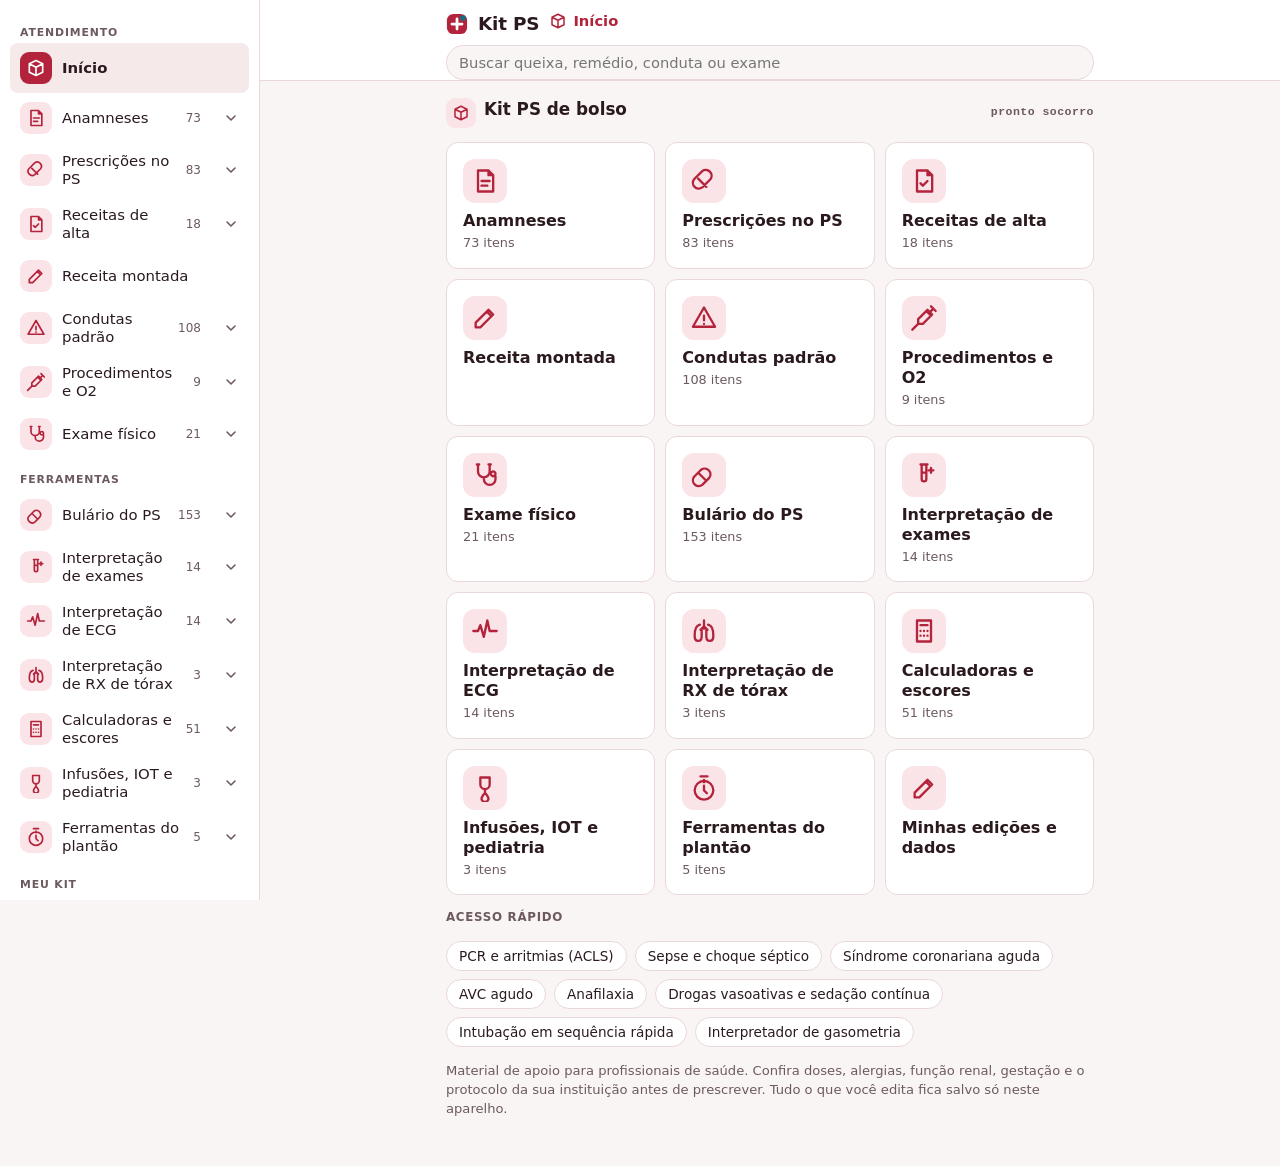
==== index.html @ 7ef032c7 "SOAP de sutura, retirada de pontos e evoluções com drenos, sondas e tubos Co-Authored-By: Claude Opu" ====
<!doctype html>
<html lang="pt-BR">
<head>
<meta charset="utf-8">
<meta name="viewport" content="width=device-width,initial-scale=1,viewport-fit=cover">
<title>Kit PS de bolso</title>
<meta name="description" content="Anamneses, prescrições, condutas, exames e calculadoras para o pronto socorro">
<meta name="theme-color" content="#b4233c">
<link rel="manifest" href="manifest.webmanifest">
<link rel="icon" href="icons/icon-192.png" type="image/png">
<link rel="apple-touch-icon" href="icons/apple-touch-icon.png">
<meta name="apple-mobile-web-app-capable" content="yes">
<meta name="mobile-web-app-capable" content="yes">
<meta name="apple-mobile-web-app-title" content="Kit PS">
<meta name="apple-mobile-web-app-status-bar-style" content="default">
<style>:root{box-sizing:border-box;padding-top:env(safe-area-inset-top,0px);padding-bottom:env(safe-area-inset-bottom,0px)}html{scroll-padding-top:env(safe-area-inset-top,0px)}body{margin:0;padding:0}img{max-width:100%}
.upd{position:fixed;left:50%;bottom:calc(84px + env(safe-area-inset-bottom,0px));transform:translateX(-50%);z-index:30;border:0;border-radius:999px;background:var(--accent);color:var(--accent-fg);font:600 .9rem var(--f-ui);padding:10px 18px;box-shadow:0 4px 14px rgb(0 0 0/.25);cursor:pointer}</style>
</head>
<body>
<style>
/* Layout: menu lateral de seções (gaveta no celular, fixo no PC) + abas internas em chips; paleta vermelha (pronto socorro) com destaque azul-petróleo */
:root{
  --bg:#faf5f5; --surface:#ffffff; --sunk:#f5e9ea; --line:#ead7d9;
  --fg:#2a1a1d; --muted:#6c5a5e; --accent:#b4233c; --accent-fg:#ffffff; --accent-soft:#fbe4e7; --accent2:#0b7285; --accent2-soft:#dcf1f4;
  --ok:#1f7a3a; --ok-soft:#dff1e4; --warn:#93600a; --warn-soft:#f8ecd3; --bad:#a3262a; --bad-soft:#f7dede;
  --f-ui: system-ui, -apple-system, "Segoe UI", Roboto, "Helvetica Neue", Arial, sans-serif;
  --f-mono: ui-monospace, "SF Mono", Menlo, Consolas, "Roboto Mono", monospace;
  --r:12px;
}
@media (prefers-color-scheme: dark){:root:not([data-theme="light"]){
  --bg:#1a1214; --surface:#22181b; --sunk:#2e2125; --line:#463338;
  --fg:#f6eced; --muted:#bfa9ad; --accent:#ff8597; --accent-fg:#2a0d13; --accent-soft:#4a2028; --accent2:#66d9e8; --accent2-soft:#163a40;
  --ok:#6fcf8a; --ok-soft:#163423; --warn:#e6b45a; --warn-soft:#3a2c12; --bad:#f08a8a; --bad-soft:#3d1a1b; color-scheme:dark}}
:root[data-theme="dark"]{
  --bg:#1a1214; --surface:#22181b; --sunk:#2e2125; --line:#463338;
  --fg:#f6eced; --muted:#bfa9ad; --accent:#ff8597; --accent-fg:#2a0d13; --accent-soft:#4a2028; --accent2:#66d9e8; --accent2-soft:#163a40;
  --ok:#6fcf8a; --ok-soft:#163423; --warn:#e6b45a; --warn-soft:#3a2c12; --bad:#f08a8a; --bad-soft:#3d1a1b; color-scheme:dark}

*{box-sizing:border-box}
[hidden]{display:none!important}
body{background:var(--bg);color:var(--fg);font-family:var(--f-ui);font-size:15px;line-height:1.45;-webkit-text-size-adjust:100%}
body::before{content:"";position:fixed;inset:0 0 auto;height:env(safe-area-inset-top,0px);z-index:10;background:var(--surface)}
.wrap{max-width:680px;margin:0 auto;padding-left:max(16px,env(safe-area-inset-left,0px));padding-right:max(16px,env(safe-area-inset-right,0px))}
header{position:sticky;top:env(safe-area-inset-top,0px);z-index:5;background:var(--surface);border-bottom:1px solid var(--line)}
header .wrap{padding-block:10px 0;display:grid;gap:8px}
.top{display:flex;align-items:center;justify-content:space-between;gap:8px 12px;flex-wrap:wrap}
.rx{margin:0;white-space:pre-wrap;font:13px/1.5 var(--f-mono);background:var(--bg);border:1px solid var(--line);border-radius:8px;padding:10px 12px;overflow-x:auto}
.rxcard h3{margin:0;font-size:.95rem}
.rec{font-size:.82rem;background:var(--accent-soft);color:var(--fg);border-radius:8px;padding:8px 12px}
h1{margin:0;font-size:1.15rem;letter-spacing:-.01em}
h1 small{font-weight:500;color:var(--muted);font-size:.8rem;margin-left:6px}
.search{position:relative}
.search input{padding:8px 12px;border-radius:999px;font-size:.92rem;background:var(--bg)}
#qres{position:absolute;left:0;right:0;top:calc(100% + 4px);background:var(--surface);border:1px solid var(--line);border-radius:var(--r);box-shadow:0 8px 24px rgb(0 0 0/.18);max-height:60vh;overflow-y:auto;z-index:8;display:grid}
.qr{display:grid;grid-template-columns:auto 1fr;gap:2px 8px;align-items:baseline;text-align:left;border:0;border-bottom:1px solid var(--line);background:none;color:var(--fg);font:inherit;padding:9px 12px;cursor:pointer}
.qr:hover,.qr:focus-visible{background:var(--accent-soft)}
.qr.none{display:block;color:var(--muted);font-size:.88rem;cursor:default}
.qs{font:700 .66rem var(--f-ui);text-transform:uppercase;letter-spacing:.06em;color:var(--accent);white-space:nowrap}
.ql{font-weight:600;font-size:.92rem}
.qd{grid-column:2;font-size:.78rem;color:var(--muted)}
.favs{padding-bottom:0;align-items:center}
.favlbl{color:var(--accent2);font-size:1rem;flex:none}
.chip.fav{border-color:var(--accent2)}
.chip.fav[aria-selected="true"]{background:var(--accent2);border-color:var(--accent2);color:#fff}
.ctag{font:700 .62rem var(--f-ui);text-transform:uppercase;letter-spacing:.05em;opacity:.7;margin-right:5px}
.star{margin-left:auto;border:1px solid var(--line);background:var(--surface);color:var(--accent2);font:600 .78rem var(--f-ui);padding:4px 10px;border-radius:999px;cursor:pointer}
.star[aria-pressed="true"]{background:var(--accent2-soft);border-color:var(--accent2)}
.star span{color:var(--fg)}
.menu-btn{flex:none;width:40px;height:40px;border:1px solid var(--line);border-radius:10px;background:var(--surface);display:grid;place-content:center;gap:4px;cursor:pointer}
.menu-btn span{display:block;width:18px;height:2px;background:var(--fg);border-radius:2px}
.ttl{display:flex;align-items:baseline;gap:10px;min-width:0;flex:1}
.sec-name{font-weight:600;font-size:.92rem;color:var(--accent);white-space:nowrap;overflow:hidden;text-overflow:ellipsis}
.top{justify-content:flex-start}
.menu{position:fixed;top:0;bottom:0;left:0;width:min(300px,86vw);background:var(--surface);border-right:1px solid var(--line);z-index:30;overflow-y:auto;padding:calc(12px + env(safe-area-inset-top,0px)) 10px calc(16px + env(safe-area-inset-bottom,0px)) max(10px,env(safe-area-inset-left,0px));transform:translateX(-105%);transition:transform .22s ease;box-shadow:4px 0 24px rgb(0 0 0/.18)}
.menu-h{font-weight:700;font-size:1.05rem;padding:6px 10px 4px}
.menu-bg{position:fixed;inset:0;background:rgb(0 0 0/.35);z-index:29;opacity:0;pointer-events:none;transition:opacity .2s}
body.menu-open .menu{transform:none}
body.menu-open .menu-bg{opacity:1;pointer-events:auto}
.mg{font:700 .68rem var(--f-ui);text-transform:uppercase;letter-spacing:.08em;color:var(--muted);padding:14px 10px 4px}
.mi{display:flex;align-items:center;gap:10px;width:100%;border:0;background:none;color:var(--fg);font:500 .93rem var(--f-ui);padding:9px 10px;border-radius:8px;cursor:pointer;text-align:left}
.mi:hover{background:var(--sunk)}
.mi[aria-current="true"]{background:var(--sunk);color:var(--fg);font-weight:700}
.mic{width:32px;height:32px;display:grid;place-items:center;flex:none;border-radius:9px;background:var(--accent-soft);color:var(--accent)}
.mi[aria-current="true"] .mic{background:var(--accent);color:var(--accent-fg)}
.logo{display:inline-grid;align-self:center}
.sec-name{display:inline-flex;align-items:center;gap:6px;min-width:0}
.sec-name span{overflow:hidden;text-overflow:ellipsis}
.ttl h1{white-space:nowrap}
.sec-name svg{flex:none}
.hic{display:inline-grid;place-items:center;width:30px;height:30px;border-radius:9px;background:var(--accent-soft);color:var(--accent);margin-right:8px;vertical-align:-7px}
.mrow{display:flex;align-items:center;gap:2px}
.mrow .mi{flex:1;min-width:0}
.mx{flex:none;width:36px;height:36px;border:0;background:none;color:var(--muted);border-radius:8px;cursor:pointer;display:grid;place-items:center}
.mx:hover{background:var(--sunk)}
.mx svg{transition:transform .15s}
.mx[aria-expanded="true"] svg{transform:rotate(180deg)}
.msub{display:grid;gap:1px;padding:2px 0 8px 52px}
.msi{border:0;background:none;color:var(--fg);font:400 .86rem var(--f-ui);text-align:left;padding:6px 8px;border-radius:7px;cursor:pointer;line-height:1.3}
.msi:hover{background:var(--sunk)}
.msi[aria-current="true"]{background:var(--accent-soft);color:var(--accent);font-weight:600}
.msi .ctag{display:inline-block;min-width:34px}
select.chip.pick{appearance:none;-webkit-appearance:none;background:var(--accent-soft);color:var(--accent);border-color:transparent;font-weight:600;padding-right:12px;max-width:9.5em}
.mn{margin-left:auto;font-size:.75rem;color:var(--muted);font-variant-numeric:tabular-nums}
@media (min-width:1000px){
  .menu{transform:none;box-shadow:none;width:260px;top:0}
  .menu-bg,.menu-btn{display:none}
  header,main{margin-left:260px}
  .menu-h{display:none}
}
@media print{.menu,.menu-bg{display:none!important}header,main{margin-left:0!important}}
.chips{display:flex;gap:6px;overflow-x:auto;padding-bottom:10px;scrollbar-width:none;margin-inline:-4px;padding-inline:4px}
.chips::-webkit-scrollbar{display:none}
.chip{flex:none;border:1px solid var(--line);background:var(--surface);color:var(--fg);font:500 .85rem var(--f-ui);padding:6px 12px;border-radius:999px;cursor:pointer;white-space:nowrap}
.chip[aria-selected="true"]{background:var(--accent);border-color:var(--accent);color:var(--accent-fg)}
button:focus-visible,input:focus-visible,textarea:focus-visible,select:focus-visible,label:focus-within{outline:2px solid var(--accent);outline-offset:2px}

main .wrap{padding-block:16px 48px;display:grid;gap:16px}
.panel{display:grid;gap:14px}
.ph{display:flex;align-items:baseline;justify-content:space-between;gap:10px;flex-wrap:wrap}
h2{margin:0;font-size:1.05rem;text-wrap:balance}
.code{font:600 .72rem var(--f-mono);color:var(--muted);letter-spacing:.04em}
.note{color:var(--muted);font-size:.82rem;margin:0}
.card{background:var(--surface);border:1px solid var(--line);border-radius:var(--r);padding:14px;display:grid;gap:12px}

textarea.soap{width:100%;min-height:60vh;resize:vertical;border:1px solid var(--line);border-radius:var(--r);background:var(--surface);color:var(--fg);font:13.5px/1.55 var(--f-mono);padding:12px}.rxadj{grid-column:2;display:grid;gap:4px;font-size:.84rem;line-height:1.4}.rxint .chip.tag,.rxadj .chip.tag{white-space:nowrap}#bnav{display:none}
@media (max-width:999px){body.has-bnav #bnav{display:flex;position:fixed;left:0;right:0;bottom:0;z-index:6;background:var(--surface);border-top:1px solid var(--line);padding-bottom:env(safe-area-inset-bottom,0px)}#bnav button{flex:1;min-width:0;border:0;background:none;color:var(--muted);display:grid;justify-items:center;gap:1px;padding:7px 2px 6px;font:600 .68rem var(--f-ui);cursor:pointer}#bnav small{font-size:.68rem;white-space:nowrap;overflow:hidden;text-overflow:ellipsis;max-width:100%}#bnav button[aria-current="page"]{color:var(--accent)}body.has-bnav main{padding-bottom:70px}body.has-bnav .sticky-bar{bottom:58px}}
.seg{display:inline-flex;border:1px solid var(--line);border-radius:999px;overflow:hidden;flex:none}.seg button{border:0;background:none;padding:6px 14px;font:600 .85rem var(--f-ui);color:var(--fg);cursor:pointer}.seg [aria-selected="true"]{background:var(--accent);color:var(--accent-fg)}
.inig{display:grid;grid-template-columns:repeat(2,minmax(0,1fr));gap:10px}@media (min-width:700px){.inig{grid-template-columns:repeat(3,minmax(0,1fr))}}
.init{display:grid;gap:4px;justify-items:start;align-content:start;text-align:left;padding:16px;border:1px solid var(--line);border-radius:var(--r);background:var(--surface);color:var(--fg);cursor:pointer;min-height:122px;font:inherit}.init b{font-size:1rem;line-height:1.25}.init small{color:var(--muted);font-size:.8rem;line-height:1.3}.inii{color:var(--accent);background:var(--accent-soft);border-radius:12px;padding:8px;display:inline-grid;margin-bottom:4px}.inil{display:grid;gap:6px}
.card.gd>.lbl-row{position:sticky;top:var(--hh,0px);z-index:2;background:var(--surface);margin:-14px -14px 0;padding:12px 14px 8px;border-radius:var(--r) var(--r) 0 0}
.card.gd.acc>.lbl-row>span{cursor:pointer}.card.gd.acc>.lbl-row>span::before{content:'▾ ';color:var(--muted)}.card.gd.acc-x>.lbl-row>span::before{content:'▸ '}.card.gd.acc-x>:not(.lbl-row){display:none}.card.gd.acc-x>.lbl-row{position:static}
.soapnav{position:sticky;top:var(--hh,0px);z-index:3;display:flex;gap:6px;background:var(--bg);padding:6px 0}.soapnav button{flex:1;max-width:64px;border:1px solid var(--line);border-radius:999px;background:var(--surface);font:700 .9rem var(--f-ui);padding:6px 0;color:var(--fg);cursor:pointer}.soapnav button[aria-current="true"]{background:var(--accent);color:var(--accent-fg);border-color:var(--accent)}.soapnav button:disabled{opacity:.35}
@media print{#bnav,.soapnav,.accbar{display:none!important}.card.gd.acc-x>:not(.lbl-row){display:revert}}
.soap.efn{min-height:80px;resize:none;overflow:hidden}
.bar{display:flex;gap:8px;flex-wrap:wrap;align-items:center}
.btn{border:1px solid var(--line);background:var(--surface);color:var(--fg);font:600 .88rem var(--f-ui);padding:9px 14px;border-radius:8px;cursor:pointer}
.btn.primary{background:var(--accent);border-color:var(--accent);color:var(--accent-fg)}
.btn.small{padding:6px 10px;font-size:.8rem}
.sticky-bar{position:sticky;bottom:0;background:var(--bg);padding-block:8px calc(8px + env(safe-area-inset-bottom,0px))}

.grid2{display:grid;grid-template-columns:repeat(auto-fit,minmax(140px,1fr));gap:10px}
.field{display:grid;gap:4px;min-width:0}
.field label,.lbl{font-size:.74rem;font-weight:600;color:var(--muted);text-transform:uppercase;letter-spacing:.06em}
input,select{width:100%;font:500 1rem var(--f-ui);color:var(--fg);background:var(--bg);border:1px solid var(--line);border-radius:8px;padding:9px 10px;min-width:0}
.inline{display:flex;gap:6px}
.inline input{flex:1}
.sexo{display:flex;gap:6px}
.sexo label{flex:1}

.result{border-radius:var(--r);padding:14px;display:grid;gap:6px;background:var(--sunk)}
.result .big{font-size:1.9rem;font-weight:700;font-variant-numeric:tabular-nums;letter-spacing:-.02em;line-height:1.1}
.result .big small{font-size:.9rem;font-weight:600;color:var(--muted);margin-left:4px}
.result .sub{font-size:.9rem}
.pill{display:inline-block;font:700 .78rem var(--f-ui);padding:3px 9px;border-radius:999px;background:var(--surface);border:1px solid currentColor}
.ok{color:var(--ok)} .warn{color:var(--warn)} .bad{color:var(--bad)}
.result.ok{background:var(--ok-soft)} .result.warn{background:var(--warn-soft)} .result.bad{background:var(--bad-soft)}
.result.ok,.result.warn,.result.bad{color:var(--fg)}
.rows{display:grid;gap:4px;font-size:.9rem;font-variant-numeric:tabular-nums}
.rows div{display:flex;justify-content:space-between;gap:12px;border-bottom:1px dashed var(--line);padding-block:3px}
.rows div span:first-child{color:var(--muted)}
.alert{border-left:4px solid var(--bad);background:var(--bad-soft);padding:10px 12px;border-radius:6px;font-size:.9rem}
.ex{font:600 .7rem var(--f-ui);text-transform:uppercase;letter-spacing:.08em;color:var(--warn)}

.q{border:1px solid var(--line);background:var(--surface);border-radius:var(--r);padding:12px;margin:0;display:grid;gap:8px}
.q legend{padding:0;font-size:.92rem;font-weight:500;float:left;width:100%}
.q legend b{color:var(--muted);font-variant-numeric:tabular-nums;margin-right:4px}
.opts{display:grid;grid-template-columns:repeat(auto-fit,minmax(118px,1fr));gap:6px;clear:both}
.opt{position:relative}
.opt input{position:absolute;opacity:0;inset:0;width:100%;height:100%;margin:0;cursor:pointer}
.opt span{display:block;border:1px solid var(--line);border-radius:8px;padding:7px 8px;font-size:.8rem;line-height:1.25;background:var(--bg);height:100%}
.opt span i{font-style:normal;font-family:var(--f-mono);color:var(--muted);margin-right:4px}
.opt input:checked+span{background:var(--accent);border-color:var(--accent);color:var(--accent-fg)}
.opt input:checked+span i{color:inherit}
.soft .opt input:checked+span{background:var(--accent-soft);color:var(--fg);border-color:var(--accent)}
.soft .opt span{padding-left:34px;position:relative}
.soft .opt span::before{content:'';position:absolute;left:10px;top:9px;width:14px;height:14px;border:2px solid var(--muted);border-radius:4px}
.soft .opt input:checked+span::before{background:var(--accent);border-color:var(--accent)}
.opt input:focus-visible+span{outline:2px solid var(--accent);outline-offset:2px}
.scale{width:100%;border-collapse:collapse;font-size:.84rem;font-variant-numeric:tabular-nums}
.scale td{padding:5px 6px;border-top:1px solid var(--line);vertical-align:top}
.scale td:first-child{white-space:nowrap;font-weight:600;width:1%}
.scale tr.on td{background:var(--accent-soft)}
details{font-size:.86rem;color:var(--muted)}
details summary{cursor:pointer;font-weight:600;color:var(--fg)}
.toast{position:fixed;left:50%;bottom:calc(20px + env(safe-area-inset-bottom,0px));transform:translateX(-50%);background:var(--fg);color:var(--bg);padding:9px 16px;border-radius:999px;font-weight:600;font-size:.88rem;z-index:20;opacity:0;transition:opacity .2s;pointer-events:none}
.toast.on{opacity:1}
footer{color:var(--muted);font-size:.78rem}
.flow{display:grid;gap:0;counter-reset:st}
.node{background:var(--surface);border:1px solid var(--line);border-radius:var(--r);padding:12px 14px;display:grid;gap:6px;font-size:.9rem}
.node h3{margin:0;font-size:.95rem}
.node.step h3::before{counter-increment:st;content:counter(st);display:inline-grid;place-items:center;width:22px;height:22px;border-radius:50%;background:var(--accent);color:var(--accent-fg);font-size:.75rem;margin-right:8px;vertical-align:1px}
.node.dec{border-style:dashed;border-color:var(--warn);background:var(--warn-soft)}
.node.dec h3{color:var(--fg)}
.node.goal{background:var(--ok-soft);border-color:var(--ok)}
.node ul{margin:0;padding-left:18px;display:grid;gap:3px}
.arrow{justify-self:center;width:2px;height:22px;background:var(--line);position:relative}
.arrow::after{content:"";position:absolute;left:50%;bottom:-1px;transform:translateX(-50%);border:6px solid transparent;border-top-color:var(--line);border-bottom:0}
.arrow:has(span){height:34px}
.arrow span{position:absolute;left:10px;top:50%;transform:translateY(-50%);width:min(280px,calc(50vw - 36px));font:600 .72rem/1.2 var(--f-ui);color:var(--muted)}
.branch{display:grid;grid-template-columns:repeat(auto-fit,minmax(180px,1fr));gap:8px}
.branch .node{font-size:.85rem;align-content:start}
.tag{font:700 .68rem var(--f-ui);text-transform:uppercase;letter-spacing:.06em}
.tag.ok{color:var(--ok)} .tag.warn{color:var(--warn)} .tag.bad{color:var(--bad)}
.node.bad{background:var(--bad-soft);border-color:var(--bad);color:var(--fg)} .node.bad h3{color:var(--bad)}
.branch .node.br-bad{border-left:4px solid var(--bad)} .branch .node.br-warn{border-left:4px solid var(--warn)} .branch .node.br-ok{border-left:4px solid var(--ok)}
.node .sub{color:var(--muted);font-size:.82rem}
.edtag{display:inline-block;margin-left:8px;padding:1px 7px;border-radius:999px;background:var(--accent2-soft);color:var(--accent2);font:700 .66rem var(--f-ui);text-transform:uppercase;letter-spacing:.05em;vertical-align:2px}
.edf{display:grid;gap:10px}
.edf textarea,textarea.nota{width:100%;resize:vertical;border:1px solid var(--line);border-radius:8px;background:var(--bg);color:var(--fg);font:13.5px/1.5 var(--f-mono);padding:10px}
textarea.nota{font-family:var(--f-ui);font-size:.9rem}
.btn svg{vertical-align:-2px}
.btn.danger{color:var(--bad);border-color:var(--bad)}
.lbl-row{display:flex;justify-content:space-between;align-items:center;gap:8px}
.lbl-row .btn{text-transform:none;letter-spacing:0}
.edlist{display:grid;gap:6px}
.edrow{display:grid;grid-template-columns:auto 1fr auto;gap:10px;align-items:center;text-align:left;background:var(--bg);border:1px solid var(--line);border-radius:8px;padding:8px 10px;color:var(--fg);font:500 .88rem var(--f-ui);cursor:pointer}
.edrow .edtag{margin:0}
.pdt td:first-child{white-space:normal;width:38%}
.gl{margin:0;padding-left:18px;display:grid;gap:4px;font-size:.9rem}
.gsvg img.ofoto{width:100%;max-width:420px;height:auto;display:block;margin:0 auto;border-radius:8px;background:#fff}
.dmg{display:grid;grid-template-columns:repeat(auto-fill,minmax(230px,1fr));gap:12px;align-items:start}.dmg .rxf{margin:0}.rxf.dmf img.ofoto{max-width:100%;background:#fff}.rxf.dmf figcaption{max-width:none}.rxf{margin:0 0 14px}.rxf img.ofoto{max-width:460px;background:#000}.rxf figcaption{font-size:12.5px;color:var(--muted);margin:6px auto 0;max-width:460px;line-height:1.4;text-align:center}.rxf figcaption b{color:var(--fg);font-weight:600}.gsvg svg{width:100%;max-width:420px;height:auto;display:block;margin:0 auto;color:var(--fg)}
.gsvg svg.ecg{max-width:640px;border-radius:6px}
.toc .tocl{display:flex;flex-wrap:wrap;gap:6px}
.toc .chip{flex:0 1 auto;max-width:100%;white-space:normal;text-align:left;line-height:1.3;font-size:.82rem;padding:5px 11px}
.totop{position:fixed;right:max(16px,env(safe-area-inset-right,0px));bottom:calc(80px + env(safe-area-inset-bottom,0px));z-index:6;width:44px;height:44px;border-radius:50%;border:0;background:var(--accent);color:var(--accent-fg);display:grid;place-items:center;cursor:pointer;box-shadow:0 4px 14px rgba(0,0,0,.25)}
.totop:focus-visible{outline:3px solid var(--accent-soft);outline-offset:2px}
.atsheet{background:#fff;color:#111;padding:28px 24px;font:15px/1.6 Georgia,'Times New Roman',serif;gap:22px}
.ath{text-align:center;font-weight:700;text-transform:uppercase;letter-spacing:.04em;font-size:.85rem}
.att{text-align:center;font-weight:700;letter-spacing:.06em}
.atb{white-space:normal;text-align:justify}
.atf{text-align:center}
.rxsheet{display:none}
.chip.tag{font-size:.74rem;padding:3px 9px;cursor:default;white-space:normal}
.chip.tag.ok{border-color:var(--ok);color:var(--ok)}.chip.tag.warn{border-color:var(--warn);color:var(--warn)}.chip.tag.bad{border-color:var(--bad);color:var(--bad)}
.farmb{gap:4px}
details.ea{margin:6px 0 2px;font-size:.88em;border:1px solid var(--warn-soft);border-radius:8px;padding:4px 8px}
details.ea summary{cursor:pointer;font-weight:600;color:var(--warn)}
.ea-i{padding:5px 0;border-top:1px dashed var(--warn-soft);line-height:1.4}
.ea-i:first-of-type{border-top:0}
.ea-w{color:var(--bad)}
@media (hover:hover) and (pointer:fine){.chips{scrollbar-width:thin;scrollbar-color:var(--line) transparent;padding-bottom:8px}.chips::-webkit-scrollbar{display:block;height:8px}.chips::-webkit-scrollbar-thumb{background:var(--line);border-radius:8px}.chips::-webkit-scrollbar-track{background:transparent}}
.side{display:none}
.sdh{font:700 .68rem var(--f-ui);text-transform:uppercase;letter-spacing:.08em;color:var(--muted);padding:4px 8px 8px}
@media (min-width:1180px){body.hasside .side{display:grid;align-content:start;gap:1px;position:fixed;top:0;right:0;bottom:0;width:240px;overflow-y:auto;background:var(--surface);border-left:1px solid var(--line);padding:16px 10px;z-index:6}
 body.hasside header,body.hasside main{margin-right:240px}}
@media print{.side{display:none!important}}
.rxp{white-space:pre-wrap;font:14px/1.65 var(--f-mono);min-height:40vh}
textarea.soap.rxta{min-height:0;overflow:hidden}
.srxv{margin:0;padding-bottom:4px;flex-wrap:wrap;overflow:visible}
.srxv .chip{flex:0 1 auto;max-width:100%;white-space:normal;text-align:left}
.rxpac{display:flex;gap:8px;align-items:flex-end}.rxpac span{flex:1;border-bottom:1px solid #111;height:1.2em}
.mi[data-s="urg"] .mic{background:var(--bad-soft);color:var(--bad)}
.mi[data-s="urg"][aria-current="true"] .mic{background:var(--bad);color:#fff}
.rxb-btn{margin-left:6px!important}#rxb-n{background:var(--accent2);color:#fff;border-radius:999px;padding:0 6px;font-size:.72rem;line-height:1.5}.rxbi{display:grid;grid-template-columns:auto 1fr;gap:4px 8px;align-items:start;margin:6px 0}.rxbi>b{padding-top:8px}.rxbb{grid-column:2;display:flex;gap:6px}.rxpg{display:grid;gap:22px}.rxpg+.rxpg{break-before:page;margin-top:40px}
.cons-btn{margin-left:auto;flex:none;display:inline-flex;align-items:center;gap:6px;border:1px solid var(--line);background:var(--surface);color:var(--accent);font:600 .82rem var(--f-ui);padding:7px 11px;border-radius:999px;cursor:pointer}
#cons-n{background:var(--accent2);color:#fff;border-radius:999px;padding:0 6px;font-size:.72rem;line-height:1.5}
.cs-it{grid-template-columns:1fr auto}
@media (max-width:420px){.cons-btn span{display:none}.cons-btn{padding:7px 9px}}
.lnk{background:none;border:0;padding:0;color:var(--accent);font:600 .84rem var(--f-ui);text-align:left;cursor:pointer;text-decoration:underline;text-underline-offset:2px}
.out{font-weight:600}
.sec-h{margin:6px 0 0;font-size:.8rem;text-transform:uppercase;letter-spacing:.06em;color:var(--muted)}
@media print{@page{margin:8mm}body{background:#fff}body::before,header,.toast{display:none!important}main .wrap>section>*:not(#sheet){display:none!important}#sheet{border:0!important;padding:0!important}#sheet.rxsheet{display:grid!important}.dzhead{display:none!important}main .wrap>.dzc>section>*:not(#sheet){display:none!important}#sheet.fit1>svg{max-height:279mm;width:auto!important;max-width:100%;margin:0 auto}main .wrap{padding:0!important;max-width:none}}
@media (prefers-reduced-motion:reduce){*{transition:none!important}}
:root{--g-cv:#c92a2a;--g-endo:#d9480f;--g-resp:#1971c2;--g-renal:#0c8599;--g-dig:#8d6e00;--g-inf:#2b8a3e;--g-neuro:#4263eb;--g-osteo:#5f6b78;--g-pele:#a0522d;--g-mental:#862e9c;--g-mulher:#c2255c;--g-crianca:#c98a00;--g-idoso:#087f5b;--g-geral:#868e96;}
@media (prefers-color-scheme: dark){:root:not([data-theme="light"]){--g-cv:#ff8787;--g-endo:#ffa94d;--g-resp:#74c0fc;--g-renal:#66d9e8;--g-dig:#e3c35a;--g-inf:#8ce99a;--g-neuro:#91a7ff;--g-osteo:#b8c4d0;--g-pele:#e8a77f;--g-mental:#e599f7;--g-mulher:#f783ac;--g-crianca:#ffd43b;--g-idoso:#63e6be;--g-geral:#adb5bd;}}
:root[data-theme="dark"]{--g-cv:#ff8787;--g-endo:#ffa94d;--g-resp:#74c0fc;--g-renal:#66d9e8;--g-dig:#e3c35a;--g-inf:#8ce99a;--g-neuro:#91a7ff;--g-osteo:#b8c4d0;--g-pele:#e8a77f;--g-mental:#e599f7;--g-mulher:#f783ac;--g-crianca:#ffd43b;--g-idoso:#63e6be;--g-geral:#adb5bd;}
[data-g="cv"]{--g:var(--g-cv)}[data-g="endo"]{--g:var(--g-endo)}[data-g="resp"]{--g:var(--g-resp)}[data-g="renal"]{--g:var(--g-renal)}[data-g="dig"]{--g:var(--g-dig)}[data-g="inf"]{--g:var(--g-inf)}[data-g="neuro"]{--g:var(--g-neuro)}[data-g="osteo"]{--g:var(--g-osteo)}[data-g="pele"]{--g:var(--g-pele)}[data-g="mental"]{--g:var(--g-mental)}[data-g="mulher"]{--g:var(--g-mulher)}[data-g="crianca"]{--g:var(--g-crianca)}[data-g="idoso"]{--g:var(--g-idoso)}[data-g="geral"]{--g:var(--g-geral)}
.chip[data-g]::before,.msi[data-g]::before{content:"";display:inline-block;width:8px;height:8px;border-radius:50%;background:var(--g);margin-right:6px;vertical-align:1px}
.chip[data-g][aria-selected="true"]::before{box-shadow:0 0 0 2px var(--accent-fg)}
.cgl{flex:none;align-self:center;font:700 .66rem var(--f-ui);text-transform:uppercase;letter-spacing:.06em;color:var(--g);padding:0 2px 0 8px;border-left:3px solid var(--g);margin-left:4px;white-space:nowrap}
.sgh{font:700 .64rem var(--f-ui);text-transform:uppercase;letter-spacing:.06em;color:var(--g);padding:10px 8px 2px}
.mi[data-g] .mic{background:var(--accent-soft);background:color-mix(in srgb,var(--g) 16%,transparent);color:var(--g)}
.mi[data-g][aria-current="true"] .mic{background:var(--g);color:var(--surface)}
.ph[data-g]{border-left:5px solid var(--g);padding-left:10px}
.ph[data-g] .hic{background:var(--accent-soft);background:color-mix(in srgb,var(--g) 16%,transparent);color:var(--g)}
.gtag{font:700 .68rem var(--f-ui);text-transform:uppercase;letter-spacing:.05em;color:var(--g);flex-basis:100%;order:3;margin-top:-6px}
.chip.ordb{font-weight:700}
.farmb .chip.tag{white-space:normal;max-width:100%;text-align:left}
.dzt{display:flex;flex-wrap:wrap;gap:6px;margin-top:10px}.dzt .chip{white-space:normal;text-align:left}
.dzhead{margin-bottom:6px}
@media(max-width:999px){.sticky-bar{flex-wrap:nowrap;overflow-x:auto}.sticky-bar .btn{flex:none}}
.lbre{background:none;border:0;color:var(--acc,#5b4bd6);text-decoration:underline;font:inherit;font-size:.85em;padding:0 2px;cursor:pointer}.lbrf{display:flex;gap:6px;margin-top:4px;flex-wrap:wrap}.lbrf input{width:72px}.lblk{display:block;margin-top:4px;background:none;border:0;padding:0;color:var(--bad,#c92a2a);font:inherit;font-size:.85em;font-weight:600;text-align:left;cursor:pointer;text-decoration:underline}
.encd{background:#fff;color:#111;border:1px solid var(--line,#ddd);border-radius:12px;padding:14px;margin-top:12px}.encd h3{margin:0 0 8px;font-size:1.05rem}.encd .eh{font-weight:700;margin:10px 0 4px;font-size:.9rem}.encd .eg{display:flex;flex-wrap:wrap;gap:6px 14px}.encd .ef{display:flex;gap:6px;align-items:flex-end;flex:1 1 180px}.encd .ef span{font-size:.85rem;white-space:nowrap}.encd .ef input{flex:1;min-width:80px;border:0;border-bottom:1px solid #555;border-radius:0;background:transparent;color:#111;padding:2px 0}.encd .ec{display:flex;gap:6px;align-items:center;font-size:.85rem}.encd .ebody{display:flex;gap:14px;flex-wrap:wrap;margin-top:8px}.encd .ebody svg{max-width:100%;height:auto}

.pcrgrid{display:grid;grid-template-columns:repeat(3,1fr);gap:8px;text-align:center}
.pcrbig{font:700 clamp(1.4rem,7vw,2.2rem) var(--f-mono);font-variant-numeric:tabular-nums}
.pcrbig.alert{color:var(--accent)}
.pcrbtns{display:grid;grid-template-columns:repeat(auto-fit,minmax(150px,1fr));gap:8px}
.pcrbtns .btn{padding:14px 10px}

</style>

<header>
  <div class="wrap">
    <div class="top">
      <button class="menu-btn" id="menu-btn" type="button" aria-label="Abrir menu" aria-expanded="false" aria-controls="menu"><span></span><span></span><span></span></button>
      <div class="ttl"><span class="logo" aria-hidden="true"><svg viewBox="0 0 24 24" width="22" height="22"><rect x="1" y="1" width="22" height="22" rx="7" fill="var(--accent)"/><path d="M12 6.5v11M6.5 12h11" stroke="#fff" stroke-width="3" stroke-linecap="round"/><circle cx="18.5" cy="5.5" r="3" fill="var(--accent2)"/></svg></span><h1>Kit PS</h1><span class="sec-name" id="sec-name"></span></div>
    </div>
    <div class="search"><input id="q" type="search" placeholder="Buscar queixa, remédio, conduta ou exame" aria-label="Buscar no kit" autocomplete="off"><div id="qres" hidden role="listbox"></div></div>
    <div class="chips favs" id="favs" hidden aria-label="Favoritos"></div>
    <div class="chips" id="chips" role="tablist" aria-label="Itens da seção"></div>
  </div>
</header>
<div class="menu-bg" id="menu-bg"></div>
<aside class="side" id="side" aria-label="Itens desta seção"></aside>
<nav class="menu" id="menu" aria-label="Menu"><div class="menu-h">Kit PS</div><div id="menu-list"></div></nav>

<main>
  <div class="wrap" id="main"></div>
</main>
<button id="totop" class="totop" type="button" aria-label="Voltar ao topo" title="Voltar ao topo" hidden><svg width="22" height="22" viewBox="0 0 24 24" fill="none" stroke="currentColor" stroke-width="2.4" stroke-linecap="round" stroke-linejoin="round" aria-hidden="true"><path d="M12 19V5 M5 12l7-7 7 7"/></svg></button>
<div class="toast" id="toast" role="status" aria-live="polite"></div>

<script>
(function(){
/* Kit PS: utilidades e registros. Os arquivos de conteúdo (anamneses.js, prescricoes.js, condutas.js, exames.js, calculadoras.js) preenchem os registros abaixo. */
"use strict";
const $=s=>document.querySelector(s);
const store={get(k){try{return localStorage.getItem(k)}catch(e){return null}},set(k,v){try{localStorage.setItem(k,v)}catch(e){}},del(k){try{localStorage.removeItem(k)}catch(e){}}};
const fmt=(n,d=1)=>n.toLocaleString('pt-BR',{minimumFractionDigits:d,maximumFractionDigits:d});
const nf=(n,d=0)=>n.toLocaleString('pt-BR',{maximumFractionDigits:d});
const num=v=>{if(v==null)return NaN;v=String(v).trim().replace(',','.');return v===''?NaN:Number(v)};
const esc=s=>String(s).replace(/[&<>"]/g,c=>({'&':'&amp;','<':'&lt;','>':'&gt;','"':'&quot;'}[c]));
const norm=s=>String(s).toLowerCase().normalize('NFD').replace(/[̀-ͯ]/g,'');
const strip=s=>String(s).replace(/<[^>]+>/g,'').replace(/&lt;/g,'<').replace(/&gt;/g,'>').replace(/&amp;/g,'&');

function toast(msg){const t=$('#toast');t.textContent=msg;t.classList.add('on');clearTimeout(t._h);t._h=setTimeout(()=>t.classList.remove('on'),1600)}
function copy(text,ta){
  const done=()=>toast('Copiado');
  const fallback=()=>{const el=ta||Object.assign(document.createElement('textarea'),{value:text});if(!ta){el.style.position='fixed';el.style.opacity='0';document.body.appendChild(el)}el.focus();el.select();let ok=false;try{ok=document.execCommand('copy')}catch(e){}if(!ta)el.remove();toast(ok?'Copiado':'Não consegui copiar: selecione e copie')};
  if(navigator.clipboard&&navigator.clipboard.writeText){navigator.clipboard.writeText(text).then(done,fallback)}else fallback();
}
function confirm2(btn,fn){if(btn.dataset.c){delete btn.dataset.c;btn.textContent=btn.dataset.l;fn()}else{btn.dataset.l=btn.textContent;btn.dataset.c=1;btn.textContent='Toque de novo para confirmar';setTimeout(()=>{if(btn.isConnected&&btn.dataset.c){delete btn.dataset.c;btn.textContent=btn.dataset.l}},3000)}}

/* Registros de conteúdo */
const AN={};   // anamneses: {t, code, g, body, rel}
const RX={};   // prescrições: {t, g, tipo:'h'|'a', rec, items:[{t, rx, n}], rel}
const CD={};   // condutas: {t, g, src, k, sec:[{h, intro, li, rows, alert}], rel}
const EX={};   // interpretação de exames: mesmo formato das condutas, ou {render}
const SC={};   // escores: {t, code, g, kind:'ck'|'q', ck|q, lv(t,v), note}
const NC={};   // cálculos numéricos: {t, code, g, f:[...], calc(v), note, tbl}
const FN={};   // telas especiais: {t, g, render(m)}

/* Grupos por sistema (cor da etiqueta) */
const GRP={cv:['Cardio','Cardiovascular'],resp:['Resp.','Respiratório'],neuro:['Neuro','Neurológico'],dig:['Digest.','Digestivo'],renal:['Renal','Renal, eletrólitos e ácido-base'],endo:['Endócrino','Endócrino e metabólico'],inf:['Infecção','Infecções e sepse'],osteo:['Trauma','Trauma, dor e pele'],mental:['Psiq./Tox.','Psiquiatria e intoxicações'],mulher:['Obstetrícia','Gestação e saúde da mulher'],crianca:['Pediatria','Pediatria'],geral:['Geral','Geral']};
const GORD=Object.keys(GRP);

/* Anamneses de admissão no PS: modelo editável por queixa. Campos entre colchetes para preencher. */
const AN_ID=`IDENTIFICAÇÃO: [nome], [ ] anos, [sexo], natural e procedente de [ ]. Acompanhante: [ ]. Chegada: [demanda espontânea / SAMU / transferência de __].
CLASSIFICAÇÃO DE RISCO: [vermelho / laranja / amarelo / verde / azul]`;
const AN_ANT=`ANTECEDENTES
Comorbidades: [nega / ]
Medicações de uso contínuo: [ ]
Alergias: [nega alergias medicamentosas]
Cirurgias / internações prévias: [nega / ]
Hábitos: tabagismo [nega / __ anos-maço], etilismo [nega / ], outras drogas [nega / ]
[Mulher em idade fértil: DUM __ | possibilidade de gestação: __]
Última refeição: [ ]`;
const AN_SV=`Sinais vitais: PA [ ]x[ ] mmHg | FC [ ] bpm | FR [ ] irpm | SpO2 [ ]% em [ar ambiente] | Tax [ ] °C | HGT [ ] mg/dL | Dor [ ]/10
Geral: [BEG], [corado, hidratado, acianótico, anictérico, afebril], [lúcido e orientado], Glasgow [15].`;
const AN_FIM=`Paciente e acompanhante orientados sobre a conduta, cientes e de acordo.`;
const an=(qp,hda,ef,hd,cd)=>`${AN_ID}

QP: "${qp}"

HDA: ${hda}

${AN_ANT}

EXAME FÍSICO
${AN_SV}
${ef}

HIPÓTESES DIAGNÓSTICAS
${hd}

CONDUTA
${cd}
${AN_FIM}`;
const EF_CV='ACV: RCR 2T, BNF, sem sopros. Pulsos periféricos [presentes e simétricos]. TEC [< 3 s]. Sem turgência jugular.';
const EF_AR='AR: MV+ bilateralmente, sem RA. Sem esforço respiratório.';
const EF_ABD='ABD: plano, RHA+, flácido, indolor à palpação, sem massas ou visceromegalias, sem sinais de irritação peritoneal.';
const EF_MMII='MMII: sem edema, panturrilhas livres.';
const EF_NEU='NEURO: lúcido, orientado em tempo e espaço, pupilas isocóricas e fotorreagentes, sem déficits focais, sem rigidez de nuca.';

Object.assign(AN,{
an_geral:{g:'geral',t:'Admissão geral',code:'modelo base',body:an('[ ]',
`Paciente refere [sintoma] há [ ] [horas/dias], de início [súbito/progressivo], [características]. Fatores de melhora: [ ]. Fatores de piora: [ ]. Sintomas associados: [ ]. Nega [ ]. Uso de medicações para o quadro: [ ].`,
`${EF_CV}\n${EF_AR}\n${EF_ABD}\n${EF_MMII}\n${EF_NEU}`,
'1. [ ]',
`- [Medicação sintomática]
- Exames: [ ]
- Reavaliação após medicação / resultados`)},

an_dtor:{g:'cv',t:'Dor torácica',code:'R07 · I20–I21',rel:[['heart','HEART'],['ecg_ps','ECG na emergência'],['cd_sca','Conduta SCA'],['rx_sca','Prescrição SCA'],['ex_trop','Troponina'],['wells_tep','Wells TEP']],body:an('Dor no peito',
`Paciente refere dor torácica há [ ] [minutos/horas], de início [súbito/progressivo] [em repouso/aos esforços], localizada em [região retroesternal/precordial/ ], tipo [aperto/queimação/pontada/rasgando], intensidade [ ]/10, com irradiação para [MSE/mandíbula/dorso/não irradia], duração [contínua/intermitente, episódios de __ min]. Fatores de piora: [esforço/respiração/movimento/palpação]. Melhora com [repouso/nitrato/posição/não melhora]. Sintomas associados: [dispneia/sudorese/náuseas/vômitos/síncope/palpitações]. [Episódios prévios semelhantes: __.]
Nega febre, tosse, trauma torácico. Nega dor em panturrilha, imobilização, cirurgia recente ou viagem longa.
Fatores de risco CV: [HAS / DM / dislipidemia / tabagismo / obesidade / DAC prévia / história familiar de DAC precoce]. Uso de cocaína: [nega].`,
`${EF_CV}
PA em ambos os membros superiores: MSD [ ]x[ ] / MSE [ ]x[ ] mmHg.
${EF_AR}
${EF_ABD}
${EF_MMII}
ECG (realizado em [ ] min da chegada): [ritmo sinusal, FC __ bpm, sem alterações isquêmicas agudas / supra de ST em __ / infra de ST em __ / BRE novo].`,
`1. Dor torácica a esclarecer: [SCA sem supra de ST / IAM com supra de ST / dor torácica de baixo risco / TEP / dissecção de aorta / pericardite / musculoesquelética / DRGE]
HEART: [ ] pontos ([baixo/moderado/alto] risco)`,
`- Monitorização cardíaca contínua, oximetria, acesso venoso periférico
- ECG seriado (repetir em 15–30 min ou se nova dor)
- Troponina [na chegada e com __ h]
- [AAS 300 mg mastigado] [se SCA provável e sem contraindicação]
- [Nitrato SL se dor e PAS > 90 mmHg, sem uso de iPDE5]
- Exames: hemograma, função renal, eletrólitos, coagulograma, RX de tórax
- Reavaliação com resultados`)},

an_disp:{g:'resp',t:'Dispneia',code:'R06',rel:[['cd_asma','Asma'],['cd_dpoc','DPOC'],['cd_eap','EAP'],['cd_tep','TEP'],['ex_gaso','Gasometria'],['curb65','CURB-65']],body:an('Falta de ar',
`Paciente refere dispneia há [ ] [horas/dias], de início [súbito/progressivo], [aos grandes/médios/pequenos esforços/em repouso], [com ortopneia (__ travesseiros) / dispneia paroxística noturna]. Associada a [tosse seca/produtiva com expectoração __/sibilância/dor torácica pleurítica/febre/edema de MMII/palpitações]. [Hemoptise: nega.]
Fatores desencadeantes: [infecção respiratória / exposição a alérgenos / má adesão / excesso de sal ou líquidos / ]. Uso de broncodilatador de resgate: [__ jatos nas últimas 24 h, sem melhora].
[Asma/DPOC: crises prévias, internações __, IOT prévia __, uso de corticoide oral recente __.]
Nega dor em panturrilha, imobilização, cirurgia recente.`,
`ACV: [RCR 2T, BNF, sem sopros / B3 / ritmo irregular]. Turgência jugular [ausente/presente a 45°].
AR: [MV+ bilateralmente, sem RA / sibilos difusos / crepitantes em bases / MV abolido em __]. Esforço respiratório: [ausente / uso de musculatura acessória / tiragem / fala entrecortada].
${EF_ABD}
MMII: [sem edema / edema __+/4+ até __], panturrilhas [livres].`,
`1. Dispneia aguda: [asma exacerbada / DPOC exacerbado / IC descompensada (EAP) / pneumonia / TEP / pneumotórax / ansiedade]`,
`- Cabeceira elevada, oximetria, monitorização
- O2 [cateter nasal __ L/min / máscara] para SpO2 [92–96% (88–92% se DPOC)]
- [Medicação conforme causa]
- Exames: gasometria arterial, hemograma, PCR, função renal, eletrólitos, [BNP], [D-dímero], [troponina], RX de tórax, ECG
- Reavaliação em 1 h`)},

an_abd:{g:'dig',t:'Dor abdominal',code:'R10',rel:[['alvarado','Alvarado'],['cd_pancr','Pancreatite'],['ex_hep','Enzimas hepáticas e pancreáticas'],['rx_sint','Sintomáticos']],body:an('Dor na barriga',
`Paciente refere dor abdominal há [ ] [horas/dias], de início [súbito/insidioso], localizada em [epigástrio/hipocôndrio D/mesogástrio/FID/FIE/hipogástrio/difusa], [com migração de __ para __], tipo [cólica/queimação/contínua], intensidade [ ]/10, irradiação para [dorso/em faixa/região lombar/genitais/não irradia].
Associada a [náuseas/vômitos (__ episódios, aspecto __)/febre/hiporexia/diarreia/parada de eliminação de flatos e fezes/icterícia/colúria/acolia/disúria/hematúria]. Último hábito intestinal: [ ]. Relação com alimentação: [ ].
[Mulher: DUM __, atraso menstrual __, corrimento __, sangramento vaginal __.]
Cirurgias abdominais prévias: [ ]. Uso de AINE/álcool: [ ].`,
`${EF_CV}
${EF_AR}
ABD: [plano/distendido], RHA [presentes/diminuídos/aumentados/metálicos], [flácido/tenso], doloroso à palpação [superficial/profunda] em [ ], [sem/com] defesa, DB [negativo/positivo], Murphy [ ], Rovsing [ ], psoas [ ], Giordano [negativo] bilateralmente. [Massas/hérnias: ].
[Toque retal / exame ginecológico: ]`,
`1. Dor abdominal a esclarecer: [apendicite / colecistite / pancreatite / cólica biliar / cólica renal / obstrução intestinal / úlcera perfurada / diverticulite / gastroenterite / gravidez ectópica / DIP]
Alvarado: [ ] pontos`,
`- Jejum [até definição diagnóstica]
- Acesso venoso, analgesia, antiemético
- Exames: hemograma, PCR, função renal, eletrólitos, TGO, TGP, FA, GGT, bilirrubinas, amilase, lipase, EAS, [beta-hCG], [lactato]
- Imagem: [USG de abdome / TC de abdome com contraste / RX de abdome agudo]
- [Avaliação da cirurgia geral]
- Reavaliação após analgesia`)},

an_cef:{g:'neuro',t:'Cefaleia',code:'R51 · G43',rel:[['cd_cef','Conduta cefaleia'],['rx_cef','Prescrição cefaleia'],['ex_lcr','Líquor']],body:an('Dor de cabeça',
`Paciente refere cefaleia há [ ] [horas/dias], de início [súbito, intensidade máxima em < 1 min / gradual], localização [holocraniana/frontal/temporal/occipital/unilateral __], tipo [pulsátil/em peso/pressão/pontada], intensidade [ ]/10. Associada a [náuseas/vômitos/fotofobia/fonofobia/aura visual/febre/rigidez de nuca/alteração visual/déficit neurológico/convulsão/alteração de consciência].
[Cefaleia prévia semelhante: sim, diagnóstico de __ / nunca teve dor assim (pior dor da vida).] Uso de analgésicos: [__, __ dias por mês].
Sinais de alarme: [nega início súbito, febre, rigidez de nuca, déficit focal, papiledema, piora com Valsalva, início após 50 anos, imunossupressão, câncer, gestação/puerpério, trauma, uso de anticoagulante].`,
`${EF_CV}
${EF_AR}
NEURO: Glasgow [15], pupilas [isocóricas e fotorreagentes], força [preservada e simétrica], sensibilidade [preservada], marcha [normal], coordenação [preservada], pares cranianos [sem alterações], sinais meníngeos [ausentes (rigidez de nuca, Kernig, Brudzinski)]. Fundo de olho: [ ].`,
`1. Cefaleia [primária: enxaqueca sem aura / tensional / em salvas] [secundária a investigar: HSA / meningite / AVC / crise hipertensiva / abuso de analgésico]`,
`- Analgesia: [dipirona + metoclopramida EV]
- [TC de crânio sem contraste se sinal de alarme]
- [Punção lombar se suspeita de HSA com TC normal após 6 h ou de meningite]
- Reavaliação após medicação`)},

an_avc:{g:'neuro',t:'Déficit neurológico agudo (AVC)',code:'I63 · I61 · G45',rel:[['nihss','NIHSS'],['cd_avc','Conduta AVC'],['rx_avc','Trombólise'],['abcd2','ABCD2'],['glasgow','Glasgow']],body:an('[Fraqueza em um lado do corpo / boca torta / dificuldade para falar]',
`Paciente [trazido por __] com [hemiparesia __ / desvio de rima / disartria / afasia / alteração visual / ataxia / vertigem / rebaixamento] de início [súbito].
ÚLTIMA VEZ VISTO BEM: [hora __:__] (ictus [presenciado/ao acordar]). Tempo até a chegada: [ ] min.
Evolução: [estável / melhorando / piorando / flutuante]. Convulsão no início: [nega]. Cefaleia: [nega]. Trauma: [nega]. Vômitos: [ ].
Uso de anticoagulante: [nega / __, última dose __]. AVC, cirurgia, sangramento ou trauma nos últimos 3 meses: [nega].
Fatores de risco: [HAS / DM / FA / tabagismo / AVC prévio / dislipidemia]. Funcionalidade prévia (mRS): [ ].`,
`${EF_CV} Ritmo [regular/irregular].
${EF_AR}
NEURO: Glasgow [ ]. NIHSS: [ ] pontos. Pupilas [ ]. [Descrição do déficit: força MSD __/5, MSE __/5, MID __/5, MIE __/5; paralisia facial __; linguagem __; campo visual __; desvio do olhar __; ataxia __; sensibilidade __; negligência __.]
HGT: [ ] mg/dL (afastar hipoglicemia).`,
`1. AVC isquêmico agudo [território __] / AVC hemorrágico / AIT
2. [Fonte provável: FA / aterosclerose de grandes artérias / pequenos vasos]`,
`- Ativado protocolo de AVC às [ ]
- TC de crânio sem contraste [+ angio-TC] imediata
- Glicemia, hemograma, coagulograma (TP/INR, TTPa), função renal, eletrólitos, troponina, ECG
- PA: [< 185x110 mmHg se candidato a trombólise / < 220x120 se não]
- [Trombólise: alteplase 0,9 mg/kg (máx. 90 mg) / tenecteplase 0,25 mg/kg] ou [contraindicada por __]
- [Trombectomia: avaliar se oclusão de grande vaso]
- Jejum, cabeceira 0–30°, avaliação de deglutição antes de dieta
- Vaga em unidade de AVC / UTI`)},

an_sinc:{g:'cv',t:'Síncope',code:'R55',rel:[['cd_sinc','Conduta síncope'],['ecg_ps','ECG na emergência']],body:an('Desmaiou',
`Paciente refere perda transitória da consciência há [ ], com duração de [ ] [segundos/minutos], com recuperação [espontânea e completa / lenta, com confusão pós-evento].
Antes do evento: [em pé por tempo prolongado / ambiente quente / dor / emoção / micção-tosse / ao levantar / durante esforço / deitado / sem pródromos]. Pródromos: [escurecimento visual, sudorese, náuseas, calor / palpitações / dor torácica / nenhum].
Durante: [palidez / abalos breves / liberação esfincteriana / mordedura de língua lateral] (relato de [testemunha]). Trauma associado: [ ].
Episódios prévios: [ ]. História familiar de morte súbita < 40 anos: [nega]. Medicações: [anti-hipertensivos, diuréticos, antiarrítmicos, drogas que alargam QT].`,
`${EF_CV}
PA deitado [ ]x[ ] / em pé após 3 min [ ]x[ ] mmHg, FC [ ] / [ ] bpm.
${EF_AR}
${EF_ABD}
${EF_NEU}
ECG: [ritmo sinusal, PR __ ms, QRS __ ms, QTc __ ms, sem pré-excitação, sem padrão de Brugada, sem BAV].`,
`1. Síncope [reflexa (vasovagal) / ortostática / cardiogênica (arritmia / estrutural) / a esclarecer]
Risco: [baixo / alto (sinais de alto risco: __)]`,
`- Monitorização, ECG
- Exames: hemograma, eletrólitos, glicemia, função renal, [troponina], [beta-hCG]
- [Alta com orientações se baixo risco / observação e investigação se alto risco]`)},

an_febre:{g:'inf',t:'Febre e suspeita de sepse',code:'R50 · A41',rel:[['qsofa','qSOFA'],['cd_sepse','Conduta sepse'],['rx_sepse','Antibióticos na sepse'],['ex_lact','Lactato']],body:an('Febre',
`Paciente refere febre há [ ] dias, aferida em [ ] °C, [com/sem] calafrios. Foco provável: [tosse produtiva/dispneia (respiratório) / disúria, polaciúria, dor lombar (urinário) / dor abdominal, diarreia (abdominal) / lesão de pele, celulite / cefaleia, rigidez de nuca / ferida operatória / cateter / sem foco aparente].
Associada a [mal-estar, mialgia, hiporexia, rebaixamento, oligúria, tontura].
Imunossupressão: [nega / quimioterapia, corticoide, HIV, transplante]. Internação ou antibiótico nos últimos 90 dias: [nega]. Dispositivos: [ ]. Viagem / exposição: [ ]. [Dengue/arboviroses no território: __.]`,
`${EF_CV} TEC [ ] s. Pele [quente/fria, rendilhado __].
${EF_AR}
${EF_ABD}
${EF_NEU}
Pele e partes moles: [sem lesões / ]. Diurese: [ ].
qSOFA: [ ] (FR ≥ 22 / PAS ≤ 100 / alteração do nível de consciência).`,
`1. [Sepse / choque séptico / infecção sem disfunção orgânica] de foco [ ]
2. [Disfunções: __]`,
`- Protocolo de sepse aberto às [ ]
- Lactato, hemoculturas (2 pares), culturas do foco, gasometria, hemograma, PCR, função renal, eletrólitos, bilirrubinas, coagulograma, EAS/urocultura, RX de tórax
- Antibiótico em até 1 hora: [ ]
- Cristaloide 30 mL/kg se hipotensão ou lactato ≥ 4 mmol/L
- [Noradrenalina se PAM < 65 mmHg após volume]
- Reavaliar volemia, perfusão e lactato`)},

an_conv:{g:'neuro',t:'Crise convulsiva',code:'R56 · G40 · G41',rel:[['cd_conv','Conduta crise e estado de mal'],['rx_conv','Prescrição crise convulsiva'],['glasgow','Glasgow']],body:an('Teve uma convulsão',
`Paciente [trazido por __] após episódio de [abalos tônico-clônicos generalizados / crise focal __ / ausência] há [ ], com duração de [ ] min, [com/sem] liberação esfincteriana e mordedura de língua, seguido de [confusão pós-ictal por __ min]. Número de crises: [ ]. Recuperou a consciência entre as crises: [sim/não].
[Epilepsia conhecida em uso de __, adesão __, última crise __ / primeira crise.]
Possíveis desencadeantes: [privação de sono / álcool ou abstinência / febre / suspensão de medicação / drogas / trauma / hipoglicemia / gestação].
Nega cefaleia intensa, febre, trauma craniano. [Gestante: __ semanas (pensar em eclâmpsia).]`,
`${EF_CV}
${EF_AR}
NEURO: Glasgow [ ], [pós-ictal / recuperado], pupilas [ ], déficit focal [ausente / paresia de Todd __], sinais meníngeos [ausentes]. Língua: [ ]. Sinais de trauma: [ ].
HGT: [ ] mg/dL.`,
`1. [Crise epiléptica provocada / não provocada / estado de mal epiléptico]
2. [Epilepsia com baixo nível sérico / má adesão / 1ª crise a esclarecer]`,
`- Decúbito lateral, aspirar vias aéreas, O2, monitorização, acesso venoso
- HGT; se < 70: glicose 50% 50 mL EV + tiamina
- [Diazepam 10 mg EV se crise > 5 min]
- Exames: glicemia, eletrólitos (Na, Ca, Mg), função renal, hemograma, CPK, [nível sérico de anticonvulsivante], [toxicológico], [beta-hCG]
- [TC de crânio se 1ª crise, déficit focal, trauma, anticoagulação, febre, imunossupressão]
- Observação até recuperação completa`)},

an_trauma:{g:'osteo',t:'Trauma (ATLS)',code:'T07 · V89',rel:[['cd_trauma','Conduta trauma'],['glasgow','Glasgow'],['ccthead','Canadian CT Head'],['parkland','Parkland']],body:`${AN_ID}

QP: "[ ]"

MECANISMO DO TRAUMA: [colisão carro x __ / motocicleta / atropelamento / queda de __ m / agressão / FAB / FAF] há [ ]. [Uso de capacete/cinto: __. Ejeção: __. Óbito no local: __. Velocidade estimada: __.] Atendimento pré-hospitalar: [ ].
AMPLE: Alergias [ ] | Medicações [ ] (anticoagulante: [ ]) | Passado médico/gestação [ ] | Última refeição [ ] | Eventos/ambiente [ ].

AVALIAÇÃO PRIMÁRIA (XABCDE)
X: hemorragia exsanguinante [ausente / controlada com __]
A: via aérea [pérvia, fala normal], coluna cervical [protegida com colar]
B: FR [ ] irpm, SpO2 [ ]%, MV [+ bilateralmente sem RA], expansibilidade [simétrica], traqueia [centrada], [sem enfisema subcutâneo]
C: PA [ ]x[ ] mmHg, FC [ ] bpm, TEC [ ] s, pele [ ], sangramento externo [ ], pelve [estável], FAST [negativo / positivo em __]
D: Glasgow [ ] (AO [ ] RV [ ] RM [ ]), pupilas [isocóricas e fotorreagentes], movimenta os 4 membros [sim], HGT [ ]
E: [despido, aquecido], lesões: [ ]

AVALIAÇÃO SECUNDÁRIA
Cabeça e face: [ ]
Pescoço: [sem dor à palpação da linha média, sem crepitação]
Tórax: [ ]
Abdome: [ ]
Pelve e períneo: [ ]
Dorso (rolamento em bloco): [ ]
Extremidades: [deformidades, pulsos distais, perfusão]
Neurológico: [ ]

HIPÓTESES DIAGNÓSTICAS
1. Politrauma / trauma [ ] por [ ]
2. [TCE leve/moderado/grave] [fratura de __] [ ]

CONDUTA
- Monitorização, O2, 2 acessos venosos calibrosos, aquecimento
- [Ácido tranexâmico 1 g EV em 10 min se sangramento importante em até 3 h]
- Exames: tipagem e prova cruzada, hemograma, coagulograma, gasometria, lactato, função renal, [beta-hCG], [álcool]
- Imagem: [RX de tórax e pelve na sala / TC de crânio / TC de coluna cervical / TC de tórax e abdome]
- Analgesia: [ ]
- Profilaxia antitetânica: [ ]
- Avaliação de [cirurgia geral / ortopedia / neurocirurgia]
${AN_FIM}`},

an_intox:{g:'mental',t:'Intoxicação exógena',code:'T36–T65 · X60–X69',rel:[['cd_intox','Conduta intoxicações'],['rx_antid','Antídotos']],body:an('[Tomou remédios / ingeriu __]',
`Paciente [trazido por __] após [ingestão / exposição] de [substância(s), apresentação e quantidade estimada: __] há [ ] horas, [intencional (tentativa de suicídio) / acidental / uso recreativo]. Embalagens trazidas: [sim/não].
Sintomas desde então: [sonolência/agitação/vômitos/sudorese/salivação/tremores/convulsão/palpitações/ ].
Coingestão de álcool: [ ]. Tentativas prévias: [ ]. Acompanhamento psiquiátrico: [ ]. Ideação suicida atual: [ ]. CIATox contatado: [sim, protocolo __ / não].`,
`${EF_CV}
${EF_AR}
${EF_ABD}
NEURO: Glasgow [ ], pupilas [mióticas/midriáticas/isocóricas], [agitação/sedação], [mioclonias/hiperreflexia/clônus].
Toxíndrome: [colinérgica (miose, sialorreia, broncorreia, bradicardia) / anticolinérgica (midríase, pele seca e quente, retenção urinária, delírio) / simpaticomimética (midríase, sudorese, taquicardia, hipertensão) / opioide (miose, bradipneia, rebaixamento) / sedativo-hipnótica / serotoninérgica / nenhuma].
Pele: [ ]. Temperatura: [ ].`,
`1. Intoxicação exógena por [ ] [intencional]
2. [Tentativa de suicídio]`,
`- Monitorização, ECG (QRS, QTc), HGT
- Contato com CIATox: 0800 722 6001
- [Carvão ativado 1 g/kg VO/SNG se até 1–2 h da ingestão, via aérea protegida e substância adsorvível]
- [Antídoto: __]
- Exames: gasometria, eletrólitos, função renal e hepática, CPK, [paracetamolemia 4 h], [nível sérico de __], [beta-hCG]
- Notificação compulsória (SINAN)
- Avaliação da psiquiatria após estabilização; vigilância contínua (risco de suicídio)`)},

an_has:{g:'cv',t:'Pressão alta (crise hipertensiva)',code:'I10 · I16',rel:[['cd_has','Conduta crise hipertensiva'],['rx_has','Prescrição crise hipertensiva']],body:an('Pressão alta',
`Paciente refere [PA elevada aferida em __ / cefaleia / tontura / dor torácica / dispneia / alteração visual / déficit neurológico] há [ ]. PA de [ ]x[ ] mmHg.
HAS conhecida há [ ] anos, em uso de [ ], adesão [boa/irregular, última dose __]. Uso de AINE, descongestionante, corticoide, cocaína/anfetamina: [nega]. Suspensão abrupta de clonidina/betabloqueador: [nega].
Lesão aguda de órgão-alvo: nega dor torácica, dispneia, déficit neurológico, confusão, convulsão, alteração visual importante, oligúria. [Gestante/puérpera: __.]`,
`PA: [ ]x[ ] mmHg (MSD) | [ ]x[ ] mmHg (MSE) — 2ª medida após repouso: [ ]x[ ]
${EF_CV}
${EF_AR}
${EF_ABD}
${EF_MMII}
${EF_NEU}
Fundo de olho: [ ].`,
`1. [PA elevada sem lesão aguda de órgão-alvo (urgência hipertensiva) / emergência hipertensiva: __ / pseudocrise (dor, ansiedade)]
2. HAS [não controlada]`,
`- Repouso em ambiente calmo, tratar dor e ansiedade, reaferir em 30 min
- [Sem lesão de órgão-alvo: reintroduzir/ajustar anti-hipertensivo oral, sem meta de queda rápida]
- [Emergência: anti-hipertensivo EV conforme o órgão-alvo, UTI]
- Exames: [ECG, função renal, eletrólitos, EAS, troponina, TC de crânio conforme quadro]
- Retorno à UBS em até 7 dias para ajuste`)},

an_dm:{g:'endo',t:'Hiperglicemia (CAD e EHH)',code:'E10.1 · E11.0',rel:[['cd_cad','Conduta CAD e EHH'],['rx_cad','Prescrição CAD'],['angap','Ânion gap'],['nacorr','Sódio corrigido'],['ex_gaso','Gasometria']],body:an('Glicose alta',
`Paciente com DM [tipo 1/tipo 2] há [ ] anos, em uso de [insulina NPH __ UI / regular __ / ADO __], refere há [ ] dias [poliúria, polidipsia, perda de peso, náuseas, vômitos, dor abdominal, astenia, sonolência, confusão]. HGT na chegada: [ ] mg/dL [HI].
Desencadeante provável: [infecção (__) / suspensão de insulina / abertura do quadro / IAM / AVC / pancreatite / uso de corticoide / iSGLT2 (CAD euglicêmica)].`,
`${EF_CV}
Hidratação: [desidratado __+/4+], mucosas [secas], TEC [ ] s.
AR: [MV+, sem RA], respiração [normal / Kussmaul], hálito [cetônico].
${EF_ABD}
${EF_NEU}`,
`1. [Cetoacidose diabética leve/moderada/grave / estado hiperglicêmico hiperosmolar / hiperglicemia sem crise]
2. Fator precipitante: [ ]`,
`- Monitorização, 2 acessos venosos, HGT de 1/1 h
- Exames: gasometria venosa, Na, K, Cl, Mg, P, ureia, creatinina, glicemia, cetonemia/cetonúria, hemograma, EAS, osmolaridade, [lipase], [troponina], ECG, culturas se febre
- SF 0,9% 1.000–1.500 mL na 1ª hora
- Insulina regular EV contínua 0,1 UI/kg/h após K ≥ 3,3
- Reposição de K conforme o nível
- Tratar fator precipitante; vaga em UTI se CAD grave`)},

an_hipo:{g:'endo',t:'Hipoglicemia',code:'E16.2',rel:[['cd_hipo','Conduta hipoglicemia']],body:an('Mal-estar / desmaio',
`Paciente [trazido por __] com [sudorese, tremores, palpitações, fome, confusão, rebaixamento, convulsão] há [ ]. HGT na chegada: [ ] mg/dL.
Em uso de [insulina __ / sulfonilureia __]. Causa provável: [jejum / erro de dose / exercício / álcool / piora da função renal / infecção]. Episódios prévios: [ ].`,
`${EF_CV}
${EF_AR}
${EF_ABD}
NEURO: Glasgow [ ], [sem déficits focais após correção].`,
`1. Hipoglicemia [leve/grave] por [ ]`,
`- Consciente e deglutindo: 15 g de carboidrato VO, repetir HGT em 15 min
- Rebaixado: glicose 50% 40–60 mL EV (ou glicose 25%/10%) + [tiamina 100 mg EV se etilista/desnutrido]
- Após correção: alimentação e manutenção com SG 10% se sulfonilureia ou insulina de longa ação
- HGT de 1/1 h por [ ] h
- Ajuste do esquema antes da alta`)},

an_resp:{g:'resp',t:'Crise asmática / DPOC exacerbado',code:'J45 · J44.1',rel:[['cd_asma','Conduta asma'],['cd_dpoc','Conduta DPOC'],['rx_asma','Prescrição asma'],['rx_dpoc','Prescrição DPOC']],body:an('Falta de ar e chiado',
`Paciente com [asma / DPOC] refere piora da dispneia há [ ] [horas/dias], com [sibilância, tosse, aumento da expectoração, mudança da cor do escarro para __, febre]. Fala [frases completas / frases curtas / palavras].
Uso de broncodilatador de resgate: [__ jatos nas últimas 24 h, sem melhora]. Tratamento de manutenção: [ ], adesão [ ]. Desencadeante: [IVAS / exposição / má adesão / ].
Exacerbações no último ano: [ ]. Internações / UTI / IOT prévias: [ ]. Corticoide oral recente: [ ]. Tabagismo: [ ].`,
`${EF_CV}
AR: [sibilos difusos / tórax silencioso], MV [ ], uso de musculatura acessória [ ], tiragem [ ], FR [ ] irpm. [PFE: __ L/min (__% do previsto).]
${EF_ABD}
${EF_MMII}
NEURO: [lúcido / sonolento / agitado].`,
`1. [Exacerbação de asma leve-moderada / grave / ameaçadora à vida] / [DPOC exacerbado [com/sem] insuficiência respiratória]
2. [Desencadeante: __]`,
`- O2 para SpO2 [93–95% asma / 88–92% DPOC]
- Broncodilatador: salbutamol [+ ipratrópio]
- Corticoide sistêmico
- [Sulfato de magnésio se grave]
- [Gasometria se grave ou DPOC]
- [RX de tórax se suspeita de pneumonia, pneumotórax ou sem melhora]
- Reavaliar após cada ciclo e em 1 h`)},

an_icc:{g:'cv',t:'Insuficiência cardíaca descompensada',code:'I50',rel:[['cd_eap','Conduta EAP e IC aguda'],['rx_eap','Prescrição EAP'],['ex_bnp','BNP']],body:an('Falta de ar e inchaço',
`Paciente com IC [FE reduzida / preservada] (última FE __% em __), refere piora da dispneia há [ ] dias, [ortopneia (__ travesseiros), DPN, edema de MMII, ganho de __ kg, oligúria, tosse noturna].
Fator de descompensação: [má adesão a medicação / excesso de sal ou líquidos / infecção / FA / isquemia / HAS não controlada / AINE / piora renal].
Medicações: [ ].`,
`ACV: [RCR / ritmo irregular], [B3], sopro [ ], turgência jugular [a 45°], refluxo hepatojugular [ ].
AR: [crepitantes em bases até __ / derrame pleural __].
${EF_ABD} [Hepatomegalia: __. Ascite: __.]
MMII: edema [ ]+/4+ até [ ], [frios / quentes].
Perfil hemodinâmico: [quente e úmido / frio e úmido / quente e seco / frio e seco].`,
`1. IC descompensada perfil [B — quente e úmido / C — frio e úmido / L / A]
2. Fator de descompensação: [ ]`,
`- Cabeceira elevada, O2 se SpO2 < 90%, [VNI se desconforto]
- Furosemida [ ] mg EV
- [Nitroglicerina EV se PAS > 110 mmHg]
- Balanço hídrico, peso diário, restrição hídrica [ ]
- Exames: ECG, troponina, BNP/NT-proBNP, função renal, eletrólitos, hemograma, RX de tórax
- [Ecocardiograma]`)},

an_aler:{g:'osteo',t:'Alergia e anafilaxia',code:'T78.2 · T78.3 · L50',rel:[['cd_anaf','Conduta anafilaxia'],['rx_anaf','Prescrição anafilaxia']],body:an('Alergia',
`Paciente refere [placas avermelhadas pruriginosas / inchaço em __ / falta de ar / chiado / rouquidão / dor abdominal / vômitos / tontura / desmaio] iniciado há [ ] min/h, após [medicamento __ / alimento __ / picada de inseto / látex / sem desencadeante identificado].
Episódios prévios: [ ]. Uso de IECA: [ ] (angioedema por bradicinina). Medicações já usadas: [ ].`,
`${EF_CV}
Pele: [urticas difusas / angioedema de lábios, língua, pálpebras / eritema]. Voz: [normal / rouca], estridor [ausente].
AR: [MV+ sem RA / sibilos].
${EF_ABD}
${EF_NEU}`,
`1. [Anafilaxia (critérios: __) / urticária aguda / angioedema [histaminérgico / por IECA]]
2. Desencadeante: [ ]`,
`- [Anafilaxia: adrenalina 0,5 mg IM na face anterolateral da coxa, repetir a cada 5–15 min se necessário]
- Decúbito com MMII elevados, O2, monitorização, acesso venoso, [SF 0,9% 1.000 mL rápido se hipotensão]
- Anti-histamínico e corticoide como adjuvantes
- Observação por no mínimo [6–12] h após anafilaxia
- Alta com orientação sobre o alérgeno, prescrição de anti-histamínico e encaminhamento ao alergista`)},

an_colrenal:{g:'renal',t:'Cólica renal',code:'N23 · N20',rel:[['rx_colica','Prescrição cólica renal'],['ex_eas','EAS']],body:an('Dor nas costas',
`Paciente refere dor em [flanco/região lombar D/E] há [ ] horas, de início súbito, tipo cólica, intensidade [ ]/10, com irradiação para [flanco anterior / FID / FIE / região inguinal / testículo / grande lábio]. Associada a [náuseas, vômitos, hematúria, disúria, polaciúria, inquietação].
Nega febre e calafrios. Episódios prévios de litíase: [ ]. Rim único / transplante: [nega].`,
`${EF_CV}
${EF_AR}
ABD: [flácido, sem sinais de irritação peritoneal], Giordano [positivo à D/E]. [Sem massa pulsátil abdominal.]`,
`1. Cólica renal [D/E] provável por nefrolitíase
2. [Afastar: pielonefrite obstrutiva / aneurisma de aorta (> 60 anos) / apendicite / gravidez ectópica]`,
`- Analgesia: [dipirona + cetoprofeno EV], [opioide se refratário]
- Antiemético se necessário
- Exames: EAS, hemograma, função renal, [beta-hCG], [urocultura]
- Imagem: [TC de abdome sem contraste / USG de vias urinárias]
- [Alta com analgesia + tansulosina se cálculo distal ≤ 10 mm, sem infecção e dor controlada]
- Urgência urológica se febre com obstrução, rim único obstruído, IRA ou dor refratária`)},

an_hd:{g:'dig',t:'Hemorragia digestiva',code:'K92',rel:[['gbs','Glasgow-Blatchford'],['cd_hda','Conduta HDA'],['rx_hda','Prescrição HDA']],body:an('[Vômito com sangue / fezes pretas]',
`Paciente refere [hematêmese (__ episódios, volume estimado __) / vômitos em borra de café / melena / hematoquezia] há [ ]. Associado a [tontura, síncope, dispneia, dor epigástrica, fraqueza].
Uso de AINE / AAS / anticoagulante / antiagregante: [ ]. Etilismo: [ ]. Hepatopatia conhecida: [ ]. Varizes ou HDA prévia: [ ]. Úlcera prévia: [ ].`,
`${EF_CV} TEC [ ] s. Mucosas [hipocoradas __+/4+].
${EF_AR}
ABD: [flácido, doloroso em epigástrio], [estigmas de hepatopatia: ascite, circulação colateral, aranhas vasculares, ginecomastia, eritema palmar].
Toque retal: [melena / sangue vivo / fezes normais].
${EF_NEU}`,
`1. Hemorragia digestiva [alta / baixa] [varicosa / não varicosa], [com/sem] instabilidade hemodinâmica
Glasgow-Blatchford: [ ]`,
`- Monitorização, 2 acessos calibrosos, jejum
- Cristaloide guiado por perfusão; transfusão se Hb < 7 g/dL (< 8 se coronariopata)
- Omeprazol 80 mg EV
- [Suspeita de varizes: terlipressina + ceftriaxona]
- Exames: tipagem, hemograma, coagulograma, função renal, ureia, eletrólitos, função hepática
- EDA em até 24 h (até 12 h se varicosa ou instável)`)},

an_gea:{g:'dig',t:'Diarreia, vômitos e desidratação',code:'A09 · E86',rel:[['rx_gea','Prescrição GEA'],['rx_alta_gea','Receita de alta GEA']],body:an('Diarreia e vômitos',
`Paciente refere [diarreia (__ episódios/dia, [líquida/pastosa], [com/sem] sangue ou muco) / vômitos (__ episódios)] há [ ] dias, associada a [dor abdominal em cólica, febre, náuseas, hiporexia].
Aceitação de líquidos: [ ]. Diurese: [ ]. Contactantes com quadro semelhante: [ ]. Alimento suspeito: [ ]. Viagem: [ ]. Uso recente de antibiótico: [ ].`,
`${EF_CV} TEC [ ] s.
Hidratação: [hidratado / desidratado __+/4+ (mucosas secas, olhos fundos, sinal da prega)].
${EF_AR}
ABD: [plano, RHA aumentados, flácido, levemente doloroso difusamente, sem sinais de irritação peritoneal].
${EF_NEU}`,
`1. Gastroenterite aguda [viral provável / bacteriana / disentérica]
2. [Desidratação leve/moderada/grave]`,
`- Hidratação [oral com SRO / venosa: SF 0,9% __ mL]
- Antiemético [ondansetrona]
- [Exames se desidratação grave, idoso, comorbidade: função renal, eletrólitos, hemograma]
- Reavaliação após hidratação e teste de aceitação oral`)},

an_itu:{g:'renal',t:'Infecção urinária e pielonefrite',code:'N39.0 · N10',rel:[['rx_pielo','Prescrição pielonefrite'],['rx_alta_itu','Receitas de alta ITU'],['ex_eas','EAS']],body:an('Ardência para urinar',
`Paciente refere [disúria, polaciúria, urgência, dor suprapúbica, hematúria] há [ ] dias, [com/sem] febre (até __ °C), calafrios, dor lombar [D/E], náuseas e vômitos.
Corrimento vaginal: [nega]. ITU de repetição: [ ]. Antibiótico recente: [ ]. Sonda / cálculo / alteração anatômica: [ ]. [Gestante: __.]`,
`${EF_CV}
${EF_AR}
ABD: [flácido, doloroso em hipogástrio], Giordano [positivo à D/E / negativo].
${EF_NEU}`,
`1. [Cistite não complicada / pielonefrite aguda [sem/com] critérios de gravidade / ITU complicada]`,
`- EAS e urocultura com antibiograma [antes do antibiótico]
- [Hemograma, PCR, função renal]
- Antibiótico: [ ]
- Analgesia e antiemético
- [USG de vias urinárias se sem melhora em 48–72 h, suspeita de obstrução ou sepse]`)},

an_pele:{g:'osteo',t:'Celulite, erisipela e abscesso',code:'L03 · L02 · A46',rel:[['rx_pele','Prescrição pele'],['rx_alta_pele','Receitas de alta pele']],body:an('Perna vermelha e inchada',
`Paciente refere [vermelhidão, calor, edema e dor] em [ ] há [ ] dias, com progressão [ ], [com/sem] febre e calafrios. Porta de entrada: [intertrigo/tínea interdigital / ferida / picada / úlcera / não identificada]. [Ponto de flutuação / drenagem de pus: __.]
DM: [ ]. Insuficiência venosa / linfedema: [ ]. Episódios prévios: [ ].`,
`${EF_CV}
${EF_AR}
Lesão: placa eritematosa [de bordas bem delimitadas e elevadas (erisipela) / mal delimitada (celulite)] em [ ], medindo [ ] cm, [quente, edemaciada, dolorosa], [flutuação __], [bolhas __], [necrose __], [crepitação __]. Limites marcados com caneta às [ ].
Linfangite / linfonodomegalia: [ ]. Tínea interdigital: [ ].
Sinais de fasceíte necrosante (dor desproporcional, bolhas hemorrágicas, crepitação, anestesia da pele, toxemia): [ausentes].`,
`1. [Erisipela / celulite / abscesso cutâneo] em [ ] [com/sem] critérios de gravidade`,
`- [Abscesso: drenagem]
- Antibiótico [oral / EV]: [ ]
- Elevação do membro, analgesia, tratar a porta de entrada
- Reavaliação em 48–72 h`)},

an_lomb:{g:'osteo',t:'Lombalgia',code:'M54.5',rel:[['rx_lomb','Prescrição lombalgia']],body:an('Dor nas costas',
`Paciente refere dor lombar há [ ] dias, de início [após esforço/súbito/insidioso], [com/sem] irradiação para [MID/MIE abaixo do joelho], intensidade [ ]/10, piora com [movimento/tosse], melhora com [repouso].
Sinais de alarme: nega febre, perda de peso, câncer prévio, trauma importante, uso de corticoide, imunossupressão, uso de droga EV, dor noturna que não melhora com repouso, anestesia em sela, retenção ou incontinência urinária/fecal, déficit motor progressivo, idade > 50 anos com 1º episódio.`,
`${EF_CV}
${EF_ABD} [Sem massa pulsátil.]
Coluna: [dor à palpação da musculatura paravertebral lombar, sem dor à percussão das apófises espinhosas]. Lasègue [negativo/positivo a __°]. Força, sensibilidade e reflexos de MMII [preservados / alterados em __]. Sensibilidade em sela [preservada].`,
`1. Lombalgia aguda [mecânica inespecífica / com radiculopatia L__–S__]
2. [Sem sinais de alarme]`,
`- Analgesia: [ ]
- [Alta com AINE por curto período + relaxante muscular + calor local, manter atividade conforme tolerância]
- Retorno se sinais de alarme
- Exames de imagem [não indicados na ausência de sinais de alarme]`)},

an_psiq:{g:'mental',t:'Agitação psicomotora',code:'R45.1 · F',rel:[['cd_agit','Conduta agitação'],['rx_agit','Prescrição agitação'],['ciwa','CIWA-Ar']],body:an('[Agitado / agressivo]',
`Paciente [trazido por __] com [agitação, agressividade, heteroagressividade, alucinações, delírio persecutório, fala desorganizada, insônia] há [ ].
Diagnóstico psiquiátrico prévio: [ ], em uso de [ ], adesão [ ]. Uso de álcool / drogas (última dose __): [ ]. Ideação suicida / homicida: [ ].
Causas orgânicas a afastar: [febre, trauma craniano, hipoglicemia, abstinência alcoólica, intoxicação, infecção, distúrbio metabólico, delirium em idoso].`,
`${AN_SV.replace('Geral: [BEG], [corado, hidratado, acianótico, anictérico, afebril], [lúcido e orientado], Glasgow [15].','')}
EXAME PSÍQUICO: aparência [ ], atitude [hostil/colaborativa], consciência [vígil], orientação [ ], atenção [ ], humor/afeto [ ], pensamento (curso/forma/conteúdo) [ ], sensopercepção [alucinações __], juízo crítico [ ], psicomotricidade [agitada].
Risco: [baixo/moderado/alto] para auto e heteroagressão.
${EF_NEU}`,
`1. Agitação psicomotora por [surto psicótico / mania / intoxicação / abstinência / delirium / transtorno de personalidade]`,
`- Abordagem verbal, ambiente calmo, equipe de segurança
- [Contenção química: __]
- [Contenção mecânica com prescrição e reavaliação a cada 15–30 min, se indispensável]
- HGT, sinais vitais, [exames para causa orgânica]
- Avaliação da psiquiatria`)},

an_ped:{g:'crianca',t:'Febre na criança',code:'R50 · pediatria',rel:[['pedi','Doses pediátricas'],['rx_ped','Prescrição pediátrica']],body:`IDENTIFICAÇÃO: [nome], [ ] anos e [ ] meses, [sexo], peso [ ] kg. Acompanhante: [mãe / pai / ]. Informante: [ ].

QP: "Febre"

HDA: Mãe refere febre há [ ] dias, máxima de [ ] °C, [com/sem] calafrios, que [cede/não cede] com antitérmico ([__] a cada __ h). Associada a [coriza, tosse, dor de garganta, otalgia, vômitos (__ x/dia), diarreia (__ x/dia), exantema, irritabilidade, sonolência, recusa alimentar, dificuldade para respirar]. Diurese [preservada / diminuída]. Aceitação alimentar e de líquidos: [ ].
Sinais de alarme: [nega convulsão, letargia, gemência, petéquias, rigidez de nuca, fontanela abaulada, desidratação].

ANTECEDENTES
Gestação e parto: [ ]. Doenças prévias e internações: [ ]. Alergias: [nega]. Medicações: [ ]. Vacinas: [em dia conforme caderneta]. Creche / escola: [ ]. Contatos doentes: [ ].

EXAME FÍSICO
Peso [ ] kg | FC [ ] bpm | FR [ ] irpm | SpO2 [ ]% | Tax [ ] °C | TEC [ ] s
Geral: [BEG, ativo e reativo, corado, hidratado, acianótico, anictérico, eupneico].
Oroscopia: [ ]. Otoscopia: [ ]. Rinoscopia: [ ].
AR: [MV+ sem RA, sem tiragens].
ACV: [RCR 2T, BNF, sem sopros].
ABD: [plano, flácido, indolor, sem visceromegalias].
Pele: [sem exantema, sem petéquias].
Neuro: [ativo, sem sinais meníngeos, fontanela normotensa].

HIPÓTESES DIAGNÓSTICAS
1. [IVAS / faringoamigdalite / OMA / pneumonia / ITU / GEA / arbovirose / febre sem sinais localizatórios]

CONDUTA
- Antitérmico: [dipirona / paracetamol / ibuprofeno] na dose por peso
- [Exames: hemograma, PCR, EAS e urocultura (sonda/jato médio), RX de tórax conforme quadro]
- [Antibiótico: __]
- Orientações de sinais de alarme e retorno em [48 h / se piora]
${AN_FIM}`},

an_evol:{g:'geral',t:'Evolução e reavaliação',code:'evolução no PS',body:`EVOLUÇÃO — [data] [hora]

S: Paciente refere [melhora/piora/manutenção] de [sintoma] após [medicação/conduta]. [Aceitando dieta. Diurese presente. Evacuações __.] Nega [ ].

O: PA [ ]x[ ] mmHg | FC [ ] bpm | FR [ ] irpm | SpO2 [ ]% em [ ] | Tax [ ] °C | HGT [ ] | Dor [ ]/10
[BEG, lúcido, orientado, corado, hidratado, eupneico.]
[Exame dirigido: ]
Exames: [Hb __ | Leuco __ | Plaq __ | PCR __ | Ur __ | Cr __ | Na __ | K __ | Trop __ | Lactato __ | Gaso: pH __ pCO2 __ HCO3 __ BE __]
Imagem: [ ]

A: [Diagnóstico] — [estável / em melhora / sem melhora / piora].

P:
- [Manter / ajustar conduta]
- [Alta com orientações / observação / internação em __ / vaga solicitada na CERCON às __ / avaliação de __]`},

an_alta:{g:'geral',t:'Nota de alta do PS',code:'sumário de alta',body:`NOTA DE ALTA — [data] [hora]

Paciente [nome], [ ] anos, admitido(a) às [ ] com quadro de [ ].
Durante a permanência: [medicações realizadas, exames e resultados relevantes].
Evoluiu com [melhora clínica], sinais vitais estáveis (PA [ ]x[ ] | FC [ ] | SpO2 [ ]% | Tax [ ]), [aceitando dieta via oral, deambulando, dor controlada].

Diagnóstico: [ ] (CID-10 [ ])

Conduta na alta:
- Receita: [ ]
- Orientações sobre sinais de alarme: [ ]
- Retorno ao PS se [ ]
- Acompanhamento na UBS em [ ] dias [com exames __]
- [Encaminhamento para __]
- [Atestado de __ dias]

Paciente e acompanhante orientados, compreenderam e concordaram com a conduta.`}
});

/* Acréscimos: meningite, abdome agudo, IVAS, pediatria respiratória, faringite, tireotoxicose, peçonhentos */
const AN_PED_ID=`IDENTIFICAÇÃO: [nome], [ ] anos e [ ] meses, [sexo], peso [ ] kg. Acompanhante/informante: [ ].
CLASSIFICAÇÃO DE RISCO: [ ]`;
const AN_PED_ANT=`ANTECEDENTES
Gestação e parto: [termo/prematuro de __ semanas], peso ao nascer [ ]. Internações prévias: [ ]. Sibilância prévia: [ ].
Doenças crônicas (cardiopatia, doença pulmonar, imunodeficiência): [nega]. Alergias: [nega]. Medicações: [ ].
Vacinas: [em dia conforme caderneta]. Creche/escola: [ ]. Contatos com quadro semelhante: [ ]. Tabagismo passivo: [ ].`;
Object.assign(AN,{
an_menin:{g:'neuro',t:'Meningite (suspeita)',code:'G00–G03 · A39',rel:[['cd_menin','Conduta meningite'],['rx_menin','Prescrição meningite'],['ex_lcr','Líquor'],['glasgow','Glasgow']],body:an('Febre e dor de cabeça',
`Paciente refere febre há [ ] [horas/dias] (até __ °C), associada a cefaleia [holocraniana, intensa], [rigidez/dor na nuca, vômitos, fotofobia, sonolência, confusão, convulsão, manchas na pele (petéquias/púrpura)]. Evolução: [rápida, em __ horas].
Pródromos: [IVAS, otite, sinusite __]. Contato com caso de meningite: [ ]. Imunossupressão (HIV, corticoide, quimioterapia, esplenectomia, etilismo): [nega]. TCE ou neurocirurgia recente / fístula liquórica: [nega]. Vacinas (meningocócica, pneumocócica, Hib): [ ]. Viagem / aglomeração: [ ].`,
`${EF_CV} TEC [ ] s.
${EF_AR}
${EF_ABD}
NEURO: Glasgow [ ], [orientado / confuso / sonolento], pupilas [ ], déficit focal [ausente], rigidez de nuca [presente/ausente], Kernig [ ], Brudzinski [ ]. Fundo de olho: [sem papiledema].
Pele: [sem lesões / petéquias e púrpura em __ (meningococcemia)]. Sinais de choque: [ ].`,
`1. Meningite [bacteriana provável / viral provável / meningococcemia] — [com/sem] sinais de gravidade`,
`- Precaução de gotículas
- Hemoculturas e exames gerais; NÃO atrasar o antibiótico
- Dexametasona 10 mg EV 15–20 min antes ou junto com a 1ª dose do antibiótico
- Ceftriaxona 2 g EV de 12/12 h [+ ampicilina se > 50 anos / imunossuprimido]
- [TC de crânio antes da punção se déficit focal, papiledema, convulsão, imunossupressão ou Glasgow < 10]
- Punção lombar: citologia, bioquímica, Gram, cultura, látex/PCR
- Notificação imediata à vigilância; quimioprofilaxia dos contatos íntimos`)},

an_abdag:{g:'dig',t:'Abdome agudo',code:'R10.0',rel:[['cd_abdag','Conduta abdome agudo'],['rx_abdag','Prescrição abdome agudo'],['alvarado','Alvarado'],['an_abd','Dor abdominal (modelo geral)']],body:an('Dor na barriga forte',
`Paciente refere dor abdominal há [ ] [horas/dias], de início [súbito/progressivo], inicialmente em [ ] e atualmente em [ ], tipo [cólica/contínua/em facada], intensidade [ ]/10, [que piora com movimento e tosse (peritonite)].
Associada a [náuseas/vômitos (__ episódios, [alimentar/bilioso/fecaloide])/febre/parada de eliminação de flatos e fezes há __/distensão/diarreia/hematoquezia/icterícia/síncope].
[Mulher: DUM __, atraso __, sangramento vaginal __, uso de DIU __.]
Cirurgias abdominais prévias: [ ]. Hérnias: [ ]. FA / doença vascular (isquemia mesentérica): [ ]. Uso de AINE, corticoide, anticoagulante: [ ]. Litíase biliar conhecida: [ ]. Etilismo: [ ].`,
`${EF_CV} TEC [ ] s.
${EF_AR}
ABD: [plano/distendido], [cicatrizes __], RHA [ausentes/diminuídos/aumentados/metálicos], timpanismo [ ], [flácido/defesa voluntária/abdome em tábua], dor à palpação em [ ], DB [positiva em __], Murphy [ ], Blumberg [ ], Rovsing [ ], psoas/obturador [ ], Giordano [ ], Jobert (perda da macicez hepática) [ ], massa pulsátil [ ], hérnias [redutíveis/encarceradas].
Toque retal: [ampola vazia / fezes / sangue / dor]. [Exame ginecológico: ]`,
`1. Abdome agudo [inflamatório (apendicite/colecistite/diverticulite/pancreatite) / obstrutivo / perfurativo / vascular / hemorrágico]
2. [Sepse de foco abdominal: sim/não]`,
`- Jejum, acesso venoso calibroso, monitorização
- Analgesia (não atrasa diagnóstico) e antiemético
- [SNG aberta em frasco se obstrução ou vômitos incoercíveis] [Sonda vesical se instável]
- Exames: hemograma, PCR, Ur, Cr, Na, K, TGO, TGP, FA, GGT, bilirrubinas, lipase, lactato, gasometria, EAS, beta-hCG, coagulograma, tipagem
- Imagem: [RX de abdome agudo (3 incidências) / USG / TC de abdome com contraste]
- [Antibiótico: __]
- Avaliação da cirurgia geral [urgente]`)},

an_ivas:{g:'resp',t:'IVAS e resfriado comum',code:'J00 · J06 · J11',rel:[['cd_ivas','Conduta IVAS'],['rx_alta_ivas','Receita de alta IVAS'],['an_farin','Faringoamigdalite']],body:an('Gripe / resfriado',
`Paciente refere há [ ] dias [coriza, obstrução nasal, espirros, dor de garganta, tosse (seca/produtiva), rouquidão, febre (até __ °C), mialgia, cefaleia, mal-estar].
Nega dispneia, dor torácica, sonolência, desidratação, piora após melhora inicial. [Dor facial/secreção purulenta > 10 dias: __.] [Otalgia: __.]
Grupo de risco para influenza (≥ 60 anos, gestante/puérpera, doença crônica, imunossupressão, obesidade IMC ≥ 40, indígena, < 5 anos): [ ]. Vacina da gripe [em dia / não vacinado]. Contatos doentes: [ ]. Teste para COVID-19/influenza: [ ].`,
`${EF_CV}
${EF_AR}
Oroscopia: [hiperemia leve de orofaringe, sem exsudato]. Rinoscopia: [mucosa hiperemiada, secreção hialina]. Otoscopia: [normal]. Linfonodos cervicais: [ ].
SpO2 [ ]% em ar ambiente.`,
`1. [Resfriado comum / síndrome gripal / IVAS viral]
2. [Sem sinais de síndrome respiratória aguda grave]`,
`- Sintomáticos, hidratação, lavagem nasal com SF 0,9%
- [Oseltamivir se síndrome gripal em grupo de risco (idealmente até 48 h, mas indicado mesmo após)]
- Antibiótico não indicado
- Afastamento e cuidados para não transmitir (máscara, higiene das mãos)
- Retorno se falta de ar, febre > 3 dias, piora após melhora, sonolência`)},

an_farin:{g:'inf',t:'Faringoamigdalite',code:'J02 · J03',rel:[['mcisaac','McIsaac (Centor)'],['cd_farin','Conduta faringoamigdalite'],['rx_alta_resp','Receitas de alta'],['rx_ped','Pediatria']],body:an('Dor de garganta',
`Paciente refere dor de garganta há [ ] dias, [com/sem] febre (até __ °C), odinofagia, [dificuldade para engolir saliva, trismo, voz abafada (de "batata quente"), sialorreia], [cefaleia, dor abdominal, náuseas (comuns na criança)].
Tosse: [ausente/presente]. Coriza, rouquidão, conjuntivite, aftas: [ ] (sugerem vírus). Exantema áspero: [ ]. Contato com caso de estreptococo: [ ]. Episódios no último ano: [ ]. Alergia à penicilina: [nega].`,
`${EF_CV}
Oroscopia: amígdalas [hipertrofiadas grau __], [hiperemiadas], [com exsudato purulento], [petéquias em palato], úvula [centrada], [abaulamento peritonsilar __], trismo [ausente].
Linfonodos cervicais anteriores: [aumentados e dolorosos].
${EF_AR}
${EF_ABD} [Esplenomegalia: __ (mononucleose).]`,
`1. Faringoamigdalite [bacteriana provável (estreptocócica) / viral]
McIsaac: [ ] pontos
2. [Sem complicação supurativa (abscesso periamigdaliano)]`,
`- Analgesia e antitérmico
- [Antibiótico: amoxicilina 10 dias ou penicilina benzatina dose única]
- [Teste rápido para estreptococo, se disponível]
- [Abscesso periamigdaliano: punção/drenagem e otorrino]
- Retorno se piora, dificuldade para engolir saliva ou abrir a boca`)},

an_tireo:{g:'endo',t:'Tireotoxicose / tempestade tireoidiana',code:'E05.5',rel:[['burch','Burch-Wartofsky'],['cd_tireo','Conduta tempestade tireoidiana'],['rx_tireo','Prescrição tempestade tireoidiana']],body:an('Coração acelerado',
`Paciente refere [palpitações, tremores, sudorese, intolerância ao calor, perda de peso, diarreia, agitação, insônia, febre, dispneia, confusão] há [ ].
Hipertireoidismo conhecido: [Graves / bócio nodular / tireoidite] em uso de [metimazol/PTU __], adesão [irregular/suspendeu há __]. Desencadeante: [infecção / cirurgia / trauma / parto / contraste iodado / amiodarona / iodo radioativo recente / suspensão de antitireoidiano / CAD].`,
`${EF_CV} Ritmo [regular/irregular (FA)], FC [ ] bpm. [Sinais de IC: estase jugular, crepitantes, edema __.]
${EF_AR}
${EF_ABD} [Icterícia: __.]
Tireoide: [bócio difuso / nódulo __], [sopro]. Olhos: [exoftalmia, retração palpebral].
NEURO: [agitado / delirium / sonolento], tremor fino de extremidades. Pele: [quente e úmida].
Temperatura: [ ] °C. Burch-Wartofsky: [ ] pontos.`,
`1. [Tempestade tireoidiana / tireotoxicose iminente / tireotoxicose sem crise]
2. Desencadeante: [ ]`,
`- Monitorização, UTI se tempestade
- Betabloqueador: propranolol
- Antitireoidiano: PTU (ou metimazol)
- Iodo (lugol) 1 hora após o antitireoidiano
- Hidrocortisona
- Resfriamento, paracetamol (evitar AAS)
- TSH, T4 livre, T3, hemograma, eletrólitos, função hepática, glicemia, ECG, culturas
- Tratar o desencadeante`)},

an_bronq:{g:'crianca',t:'Bronquiolite',code:'J21',rel:[['cd_bronq','Conduta bronquiolite'],['rx_bronq','Prescrição bronquiolite']],body:`${AN_PED_ID}

QP: "Cansaço e chiado"

HDA: Mãe refere que há [ ] dias iniciou com coriza, obstrução nasal e tosse, evoluindo há [ ] dias com [cansaço, respiração rápida, chiado, gemência, pausas respiratórias (apneia)]. Febre: [ ] (até __ °C). Aceitação alimentar: [ ]% do habitual (mamadas: [ ]). Diurese: [preservada / diminuída, __ fraldas/dia]. Vômitos: [ ]. Episódios prévios de sibilância: [nenhum (1º episódio)].

${AN_PED_ANT}

EXAME FÍSICO
Peso [ ] kg | FC [ ] bpm | FR [ ] irpm | SpO2 [ ]% em [ar ambiente] | Tax [ ] °C | TEC [ ] s
Geral: [ativo e reativo / irritado / hipoativo], [hidratado / desidratado __], [acianótico].
Respiratório: [batimento de asa de nariz], [tiragem subcostal / intercostal / de fúrcula], [gemência], MV [ ], [sibilos expiratórios difusos], [crepitantes finos difusos], [tempo expiratório prolongado].
ACV: [RCR 2T, BNF, sem sopros].
ABD: [flácido, sem visceromegalias].
Oroscopia/otoscopia: [ ].

HIPÓTESES DIAGNÓSTICAS
1. Bronquiolite viral aguda [leve / moderada / grave]
2. [Fatores de risco: prematuridade, < 3 meses, cardiopatia, doença pulmonar crônica, imunodeficiência]

CONDUTA
- Aspiração/lavagem nasal com SF 0,9% antes das mamadas
- [O2 se SpO2 < 90–92%]
- [Hidratação: oral fracionada / SNG / EV]
- Sem broncodilatador, corticoide ou antibiótico de rotina
- [Internação: __ / Alta com orientações e retorno em 24–48 h]
${AN_FIM}`},

an_crupe:{g:'crianca',t:'Crupe (laringite viral)',code:'J05.0',rel:[['westley','Westley'],['cd_crupe','Conduta crupe'],['rx_crupe','Prescrição crupe']],body:`${AN_PED_ID}

QP: "Tosse de cachorro"

HDA: Mãe refere que há [ ] dias iniciou coriza e febre baixa, evoluindo [à noite / há __ horas] com tosse rouca ("de cachorro"/"latido"), rouquidão e [ruído ao respirar (estridor) ao chorar / em repouso], [dificuldade para respirar], [agitação].
Nega engasgo ou início súbito durante alimentação/brincadeira (corpo estranho). Nega sialorreia, dificuldade para engolir, posição em tripé, toxemia (epiglotite/traqueíte). Episódios prévios: [ ].

${AN_PED_ANT}

EXAME FÍSICO
Peso [ ] kg | FC [ ] bpm | FR [ ] irpm | SpO2 [ ]% | Tax [ ] °C
Geral: [ativo, reativo, corado, hidratado, acianótico].
Respiratório: estridor inspiratório [ausente / à agitação / em repouso], retrações [ausentes / leves / moderadas / graves], entrada de ar [normal / diminuída], MV [ ].
Nível de consciência: [normal / agitado / desorientado]. Cianose: [ausente].
Westley: [ ] pontos.
Oroscopia (sem forçar abaixador se suspeita de epiglotite): [ ].

HIPÓTESES DIAGNÓSTICAS
1. Laringotraqueíte viral aguda (crupe) [leve / moderada / grave]

CONDUTA
- Manter a criança calma, no colo do responsável
- Dexametasona [0,15–0,6] mg/kg [VO/IM] dose única
- [Nebulização com adrenalina se estridor em repouso]
- [Observação 2–4 h após adrenalina]
- [Alta se sem estridor em repouso, com orientações / internação se moderado-grave persistente]
${AN_FIM}`},

an_pecon:{g:'mental',t:'Acidente por animal peçonhento',code:'T63 · X20–X29',rel:[['cd_ofid','Conduta: serpentes'],['cd_aracn','Conduta: escorpião, aranhas e outros'],['rx_pecon','Soroterapia']],body:an('Picada de [cobra / escorpião / aranha / lagarta / abelha]',
`Paciente refere [picada/mordida] por [serpente / escorpião / aranha / lagarta (taturana) / abelhas] há [ ] [horas], em [local do corpo], às [hora], em [zona rural / domicílio / __]. Animal [trazido / fotografado / descrito como __].
Sintomas locais: [dor, edema, eritema, equimose, bolhas, sangramento local, parestesia, placa marmórea (aranha marrom)]. Progressão do edema: [ ].
Sintomas sistêmicos: [sangramento (gengival, hematúria, hematêmese) / urina escura / ptose palpebral, visão turva ou dupla, "fácies miastênica" / dor muscular / sudorese, vômitos, sialorreia, agitação, priapismo (crianças - escorpião, armadeira) / dispneia / diarreia, bradicardia, hipotensão].
Medidas antes da chegada: [torniquete, sucção, incisão, substâncias no local: __]. Soro já recebido: [ ]. Vacina antitetânica: [ ].`,
`${EF_CV}
${EF_AR}
${EF_ABD}
NEURO: [sem ptose, sem oftalmoplegia, sem fraqueza / ptose palpebral bilateral, oftalmoplegia, diplopia, dificuldade para deglutir].
Local da picada: [marcas de presas __], edema até [ ] (segmentos acometidos: __), [equimose], [bolhas], [necrose], [sangramento], [sinais de síndrome compartimental].
Sangramentos sistêmicos: [ ]. Diurese e cor da urina: [ ].
Tempo de coagulação (TC): [ ] min [normal ≤ 10 min / incoagulável > 30 min].`,
`1. Acidente [botrópico / crotálico / laquético / elapídico / escorpiônico / por Phoneutria / por Loxosceles / por Lonomia / por abelhas] — [leve / moderado / grave]
2. [Complicações: __]`,
`- Repouso, membro elevado e estendido; retirar anéis e adornos; não usar torniquete
- Limpeza do local; analgesia; [lidocaína 2% sem vaso no local (escorpião)]
- Exames: TC (tempo de coagulação), hemograma, coagulograma, CPK, Ur, Cr, eletrólitos, EAS
- Soroterapia: [__ ampolas de soro __ EV] (ver tabela), com adrenalina e material de via aérea à beira-leito
- Profilaxia antitetânica conforme esquema
- Hidratação: diurese 1–2 mL/kg/h (crotálico: prevenir IRA por rabdomiólise)
- Notificação compulsória (SINAN); CIATox 0800 722 6001
- Observação mínima de [6–12 h (escorpião/aranha) / 24 h ou mais (serpentes)]`)}
});

/* Prescrições do PS. tipo 'h' = prescrição hospitalar (sala de medicação / observação); tipo 'a' = receita de alta.
   Doses para adulto com função renal e hepática normais, salvo indicação. */
const RS='Receita simples',RA='Receita simples em 2 vias (antibiótico: retenção na farmácia), validade 10 dias',RCE='Receita de Controle Especial em 2 vias',RH='Prescrição hospitalar';

Object.assign(RX,{
/* ---------- Prescrições hospitalares ---------- */
rx_sint:{tipo:'h',g:'geral',t:'Analgesia, antieméticos e sintomáticos',rec:RH,items:[
 {t:'Analgesia simples',rx:`1. Dipirona 1 g (2 mL) + água destilada 8 mL — EV lento, agora e de 6/6 h se dor ou febre
   ou Paracetamol 750 mg — VO, de 6/6 h se dor ou febre`,n:'Dipirona: cuidado com hipotensão se infundida rápido. Alergia à dipirona: paracetamol. Paracetamol máximo 4 g/dia (2 g/dia em hepatopata ou etilista).'},
 {t:'AINE injetável',rx:`1. Cetoprofeno 100 mg + SF 0,9% 100 mL — EV em 20 min, agora e de 12/12 h se dor
   ou Tenoxicam 20 mg + água destilada 2 mL — EV lento, 1 vez ao dia`,n:'Evitar em DRC, IRA, desidratação, úlcera péptica, sangramento, anticoagulação, IC descompensada, gestação (3º trimestre) e asma induzida por AINE. Máximo 200 mg/dia de cetoprofeno.'},
 {t:'Opioide fraco',rx:`1. Tramadol 100 mg (2 mL) + SF 0,9% 100 mL — EV em 30 min, de 8/8 h se dor intensa`,n:'Associar antiemético (náusea é comum). Dose máxima 400 mg/dia (300 mg/dia no idoso > 75 anos). Diminui o limiar convulsivo e soma risco serotoninérgico com ISRS.'},
 {t:'Morfina (dor intensa)',rx:`1. Morfina 10 mg/mL — diluir 1 ampola em 9 mL de água destilada (1 mg/mL)
   Fazer 2 a 4 mL (2–4 mg) EV lento; repetir 2 mg a cada 5–10 min até controle da dor (máx. 0,1 mg/kg por vez)
2. Naloxona 0,4 mg/mL — 1 ampola disponível à beira-leito`,n:'Monitorizar FR, SpO2 e sedação. Idoso, DRC e hepatopata: começar com 1 mg. Cuidado em hipotensão. Para infarto de VD e hipotensão, evitar.'},
 {t:'Antieméticos',rx:`1. Ondansetrona 8 mg (4 mL) + SF 0,9% 50 mL — EV em 15 min, agora e de 8/8 h se náusea ou vômito
   ou Metoclopramida 10 mg (2 mL) + SF 0,9% 50 mL — EV em 15 min, de 8/8 h se náusea ou vômito
   ou Bromoprida 10 mg (2 mL) + SF 0,9% 50 mL — EV em 15 min, de 8/8 h se náusea ou vômito`,n:'Ondansetrona prolonga o QT. Metoclopramida e bromoprida: risco de distonia e acatisia (tratar com biperideno 5 mg IM ou difenidramina); evitar em Parkinson e obstrução intestinal. Gestante: metoclopramida ou dimenidrinato.'},
 {t:'Cólica abdominal',rx:`1. Escopolamina 20 mg (1 mL) + SF 0,9% 100 mL — EV em 20 min, agora e de 8/8 h se cólica
   ou Escopolamina 20 mg + dipirona 2,5 g (1 ampola de 5 mL) + SF 0,9% 100 mL — EV em 20 min`,n:'Evitar em glaucoma de ângulo fechado, retenção urinária e taquiarritmias. Não usar para mascarar abdome agudo: examinar antes.'},
 {t:'Proteção gástrica e dispepsia',rx:`1. Omeprazol 40 mg + diluente próprio — EV lento, 1 vez ao dia
2. Hidróxido de alumínio + magnésio — 10 mL VO, se queimação`,n:'IBP profilático só se houver indicação (jejum prolongado com risco, ventilação mecânica, coagulopatia, AINE + corticoide).'},
 {t:'Febre alta refratária',rx:`1. Dipirona 1 g EV de 6/6 h (fixo)
2. Paracetamol 750 mg VO de 6/6 h, intercalado com a dipirona
3. Compressas mornas`,n:'Investigar foco. Febre com instabilidade: abrir protocolo de sepse.'},
 {t:'Hidratação venosa de manutenção (adulto)',rx:`1. SF 0,9% 500 mL + SG 5% 500 mL + KCl 19,1% 10 mL — EV em 12 h (manter 2 fases/dia)
   ou SG 5% 1.000 mL + NaCl 20% 20 mL + KCl 19,1% 10 mL — EV de 12/12 h`,n:'Manutenção: cerca de 25–30 mL/kg/dia de água, 1 mEq/kg/dia de Na e K. Não usar KCl se oligúria ou K > 5. Rever eletrólitos diariamente.'}]},

rx_sca:{tipo:'h',g:'cv',t:'Síndrome coronariana aguda',rec:RH,rel:[['cd_sca','Conduta SCA'],['heart','HEART'],['ecg_ps','ECG']],items:[
 {t:'SCA sem supra de ST (dupla antiagregação + anticoagulação)',rx:`1. Dieta zero até a avaliação, depois hipossódica e branda
2. AAS 100 mg — 3 comprimidos (300 mg) VO mastigados agora; depois 100 mg VO 1 vez ao dia no almoço
3. Clopidogrel 75 mg — 4 comprimidos (300 mg) VO agora; depois 75 mg VO 1 vez ao dia
   ou Ticagrelor 90 mg — 2 comprimidos (180 mg) VO agora; depois 90 mg VO de 12/12 h
4. Enoxaparina 1 mg/kg — SC de 12/12 h (≥ 75 anos: 0,75 mg/kg de 12/12 h; ClCr < 30: 1 mg/kg 1 vez ao dia)
5. Atorvastatina 80 mg — VO 1 vez ao dia à noite
6. Mononitrato/dinitrato de isossorbida 5 mg — SL se dor, até 3 vezes com intervalo de 5 min (se PAS > 90 mmHg)
7. Metoprolol (succinato) 25 mg — VO 1 vez ao dia, se FC > 60, PAS > 100 e sem sinais de IC ou choque
8. Monitorização cardíaca contínua; ECG seriado; troponina seriada
9. O2 se SpO2 < 90%`,n:'Nitrato contraindicado se uso de sildenafila/vardenafila nas últimas 24 h (tadalafila 48 h), infarto de VD ou PAS < 90. Ticagrelor: não associar a anticoagulante oral. Se estratégia invasiva precoce, discutir o 2º antiagregante com a hemodinâmica.'},
 {t:'IAM com supra de ST: preparo para angioplastia',rx:`1. AAS 100 mg — 3 comprimidos (300 mg) VO mastigados agora
2. Clopidogrel 75 mg — 8 comprimidos (600 mg) VO agora
   ou Ticagrelor 90 mg — 2 comprimidos (180 mg) VO agora
3. Heparina não fracionada 5.000 UI/mL — 70 a 100 UI/kg EV em bolus na sala de hemodinâmica (conforme protocolo do serviço)
4. Atorvastatina 80 mg — VO agora
5. Morfina 2 mg EV se dor refratária a nitrato
6. Acionar hemodinâmica: porta-balão < 90 min (< 120 min se transferência)`,n:'Se angioplastia não for possível em até 120 min do diagnóstico: fibrinólise (próximo item), idealmente em < 30 min da chegada.'},
 {t:'IAM com supra de ST: fibrinólise com tenecteplase',rx:`1. AAS 100 mg — 3 comprimidos (300 mg) VO mastigados agora
2. Clopidogrel 75 mg — 4 comprimidos (300 mg) VO agora (≥ 75 anos: 75 mg, sem ataque)
3. Tenecteplase — EV em bolus único em 5–10 s, conforme o peso:
   < 60 kg: 30 mg | 60–69 kg: 35 mg | 70–79 kg: 40 mg | 80–89 kg: 45 mg | ≥ 90 kg: 50 mg
   (≥ 75 anos: metade da dose)
4. Enoxaparina 30 mg EV em bolus + 1 mg/kg SC de 12/12 h (máx. 100 mg nas 2 primeiras doses SC)
   ≥ 75 anos: sem bolus; 0,75 mg/kg SC de 12/12 h (máx. 75 mg nas 2 primeiras)
5. Atorvastatina 80 mg — VO agora
6. ECG 60–90 min após: critérios de reperfusão (queda do supra ≥ 50%, alívio da dor, arritmia de reperfusão)`,n:'Sem reperfusão em 60–90 min: angioplastia de resgate. Com sucesso: cateterismo em 2–24 h. Alternativa: alteplase 15 mg EV em bolus + 0,75 mg/kg em 30 min (máx. 50 mg) + 0,5 mg/kg em 60 min (máx. 35 mg). Contraindicações absolutas: AVCh prévio, AVCi < 3 meses, neoplasia do SNC, sangramento ativo, suspeita de dissecção de aorta, TCE ou cirurgia intracraniana < 2 meses.'}]},

rx_has:{tipo:'h',g:'cv',t:'Crise hipertensiva',rec:RH,rel:[['cd_has','Conduta crise hipertensiva'],['drogas','Drogas vasoativas']],items:[
 {t:'PA elevada sem lesão de órgão-alvo (urgência)',rx:`1. Repouso em local calmo por 30 min e reaferir a PA
2. Tratar dor e ansiedade se presentes
3. Tomar agora a medicação anti-hipertensiva de uso habitual, se não tomou
4. Se mantiver PA ≥ 180x110 mmHg: Captopril 25 mg VO (repetir em 1 h se necessário)
   ou Clonidina 0,100 mg VO (repetir em 1 h, máx. 0,6 mg)
5. Reaferir PA em 1 h. Meta: reduzir gradualmente em 24–48 h, não normalizar no PS`,n:'Não usar nifedipino de ação rápida SL (risco de isquemia). Alta com ajuste do esquema e retorno à UBS em até 7 dias.'},
 {t:'Emergência hipertensiva: nitroprussiato',rx:`1. Nitroprussiato de sódio 50 mg (2 mL) + SG 5% 248 mL (200 mcg/mL) — EV em bomba de infusão, frasco e equipo fotoprotegidos
   Iniciar 0,3 mcg/kg/min (70 kg: ~6 mL/h) e titular a cada 5 min até a meta; máx. 10 mcg/kg/min
2. PAM: reduzir no máximo 20–25% na 1ª hora, depois 160x100 mmHg em 2–6 h
3. PA invasiva ou não invasiva de 5/5 min durante a titulação`,n:'Usar com cautela em IRA/DRC e por mais de 48 h (toxicidade por cianeto/tiocianato). Exceções de meta: dissecção de aorta (PAS < 120 em 20 min), AVC (ver conduta), pré-eclâmpsia.'},
 {t:'Emergência hipertensiva: nitroglicerina (SCA ou EAP)',rx:`1. Nitroglicerina 50 mg (10 mL) + SG 5% 240 mL (200 mcg/mL) — EV em bomba de infusão
   Iniciar 5–10 mcg/min (1,5–3 mL/h) e aumentar 10 mcg/min a cada 3–5 min até alívio dos sintomas ou PA alvo; máx. 200 mcg/min`,n:'Contraindicada com inibidor da PDE-5 recente, infarto de VD, PAS < 90. Cefaleia é comum. Usar frasco de vidro ou bolsa sem PVC.'},
 {t:'Dissecção de aorta',rx:`1. Metoprolol 5 mg (5 mL) — EV lento em 2 min; repetir a cada 5 min até FC < 60 bpm (máx. 15 mg)
   ou Esmolol: 500 mcg/kg EV em 1 min, depois 50–300 mcg/kg/min
2. Após betabloqueio, se PAS > 120 mmHg: Nitroprussiato (ver item acima)
3. Morfina para dor
4. Angio-TC de aorta e avaliação da cirurgia vascular/cardíaca imediata`,n:'Meta: FC < 60 bpm e PAS 100–120 mmHg em 20 min. Betabloqueio antes do vasodilatador (evita taquicardia reflexa).'},
 {t:'Pré-eclâmpsia grave / eclâmpsia',rx:`1. Sulfato de magnésio — esquema de Zuspan:
   Ataque: MgSO4 50% 8 mL (4 g) + água destilada 12 mL — EV em 15–20 min
   Manutenção: MgSO4 50% 10 mL (5 g) + SG 5% 490 mL — EV a 100 mL/h (1 g/h) em bomba, por 24 h após o parto ou a última crise
2. Hidralazina 20 mg/mL — diluir 1 ampola em 19 mL de água destilada (1 mg/mL)
   Fazer 5 mL (5 mg) EV se PA ≥ 160x110; repetir 5 mg a cada 20 min (máx. 30 mg)
   ou Nifedipino 10 mg VO, repetir a cada 20–30 min (máx. 30 mg)
3. Gluconato de cálcio 10% 10 mL à beira-leito (antídoto do magnésio)
4. Sonda vesical de demora; diurese horária; reflexo patelar e FR de 1/1 h`,n:'Suspender o magnésio se reflexo patelar abolido, FR < 16 irpm ou diurese < 25 mL/h. Insuficiência renal: manter só ataque ou reduzir manutenção. Avaliação obstétrica imediata.'}]},

rx_eap:{tipo:'h',g:'cv',t:'Edema agudo de pulmão / IC descompensada',rec:RH,rel:[['cd_eap','Conduta EAP']],items:[
 {t:'EAP hipertensivo / IC perfil quente e úmido',rx:`1. Cabeceira elevada a 45°, pernas pendentes
2. O2 para SpO2 ≥ 90%; VNI (CPAP 5–10 cmH2O ou BiPAP) se desconforto respiratório
3. Dinitrato de isossorbida 5 mg — SL, repetir a cada 5 min se PAS > 110 mmHg (até 3 doses)
4. Furosemida 20 mg (2 mL) — 40 mg EV (2 ampolas) em bolus; se já usa furosemida, dose EV de 1 a 2,5 vezes a dose oral diária
5. Nitroglicerina EV em bomba se PAS > 110 mmHg (ver crise hipertensiva)
6. Sonda vesical ou controle de diurese; meta > 100–150 mL/h nas primeiras 6 h
7. Balanço hídrico, peso diário, restrição hídrica 1–1,5 L/dia
8. Profilaxia de TEV: enoxaparina 40 mg SC 1 vez ao dia`,n:'Diurese < 100 mL/h em 2 h: dobrar a dose de furosemida. Hipotensão ou má perfusão (frio e úmido): inotrópico (dobutamina) e UTI; não usar nitrato. Morfina não é rotina.'}]},

rx_fa:{tipo:'h',g:'cv',t:'Fibrilação atrial e taquiarritmias',rec:RH,rel:[['cd_fa','Conduta FA'],['cha2ds2','CHA2DS2-VASc'],['acls','PCR e arritmias']],items:[
 {t:'FA com resposta ventricular alta, estável (controle de FC)',rx:`1. Metoprolol 5 mg (5 mL) — EV lento em 2 min; repetir a cada 5 min se necessário (máx. 15 mg)
   ou Diltiazem 25 mg — 0,25 mg/kg EV em 2 min (70 kg: ~17,5 mg); repetir 0,35 mg/kg após 15 min se necessário
2. Depois: metoprolol (tartarato) 25–50 mg VO de 12/12 h
3. Anticoagulação conforme CHA2DS2-VASc: enoxaparina 1 mg/kg SC de 12/12 h até definir anticoagulante oral`,n:'Evitar betabloqueador EV e diltiazem em IC com FE reduzida descompensada, hipotensão ou pré-excitação (WPW). Nesses casos: amiodarona ou digoxina (IC). Meta inicial FC < 110 bpm.'},
 {t:'FA com IC ou FE reduzida',rx:`1. Amiodarona 150 mg (3 mL) + SG 5% 100 mL — EV em 10–20 min
   Depois amiodarona 900 mg (6 ampolas) + SG 5% 500 mL — EV a 1 mg/min por 6 h (33 mL/h), depois 0,5 mg/min por 18 h (17 mL/h)
   ou Deslanosídeo 0,4 mg EV lento (digitálico), repetir 0,2 mg após 2–4 h se necessário`,n:'Amiodarona pode reverter a FA: se FA > 48 h e sem anticoagulação, há risco de embolia. Diluir só em SG 5%. Flebite em acesso periférico: preferir veia calibrosa.'},
 {t:'Cardioversão química da FA < 48 h (estável)',rx:`1. Amiodarona 300 mg + SG 5% 250 mL — EV em 1 h, depois 900 mg em 24 h
   ou Propafenona 600 mg VO dose única (sem cardiopatia estrutural, após betabloqueador ou bloqueador de canal de cálcio)
2. Enoxaparina 1 mg/kg SC antes da cardioversão`,n:'FA > 48 h ou tempo indeterminado: anticoagular 3 semanas antes ou ecocardiograma transesofágico. Instável (hipotensão, dor torácica isquêmica, EAP, rebaixamento): cardioversão elétrica sincronizada.'},
 {t:'Taquicardia supraventricular paroxística',rx:`1. Manobra vagal modificada (Valsalva em semirreclinado, depois deitar com pernas elevadas)
2. Adenosina 6 mg (2 mL) — EV rápido em veia calibrosa seguido de flush de 20 mL de SF; se não reverter: 12 mg; pode repetir 12 mg
3. Se refratária: metoprolol 5 mg EV ou diltiazem 0,25 mg/kg EV`,n:'Avisar o paciente sobre a sensação de mal-estar transitório da adenosina. Evitar em asma grave. Instável: cardioversão sincronizada 50–100 J.'}]},

rx_tev:{tipo:'h',g:'cv',t:'TEP e TVP',rec:RH,rel:[['cd_tep','Conduta TEP'],['wells_tep','Wells TEP'],['wells_tvp','Wells TVP']],items:[
 {t:'Anticoagulação plena (enoxaparina)',rx:`1. Enoxaparina 1 mg/kg — SC de 12/12 h
   (ClCr < 30: 1 mg/kg 1 vez ao dia; obesidade grave: ajustar com anti-Xa se disponível)
2. Hemograma e plaquetas a cada 2–3 dias`,n:'Contraindicações: sangramento ativo, plaquetas < 50 mil, cirurgia/AVC hemorrágico recente. Instável ou candidato a trombólise: preferir heparina não fracionada.'},
 {t:'Heparina não fracionada em bomba',rx:`1. Heparina 5.000 UI/mL — 80 UI/kg EV em bolus
2. Heparina 25.000 UI (5 mL) + SF 0,9% 245 mL (100 UI/mL) — EV em bomba a 18 UI/kg/h
3. TTPa 6 h após o início e a cada 6 h após cada ajuste; meta TTPa 1,5–2,5 vezes o controle`,n:'Preferir em DRC grave, alto risco de sangramento, possibilidade de procedimento ou trombólise. Antídoto: protamina 1 mg para cada 100 UI de heparina das últimas 2–3 h.'},
 {t:'TEP de alto risco (com choque): trombólise',rx:`1. Alteplase 100 mg — EV em 2 h (ou 0,6 mg/kg em 15 min, máx. 50 mg, na PCR/peri-PCR)
2. Suspender heparina durante a infusão; reiniciar quando TTPa < 2 vezes o controle
3. Noradrenalina se hipotensão; evitar expansão volêmica excessiva (> 500 mL)`,n:'Avaliar contraindicações (sangramento, AVC, cirurgia recente). Discutir com UTI.'},
 {t:'TVP/TEP de baixo risco: anticoagulante oral',rx:`1. Rivaroxabana 15 mg — VO de 12/12 h com alimento por 21 dias; depois 20 mg VO 1 vez ao dia
   ou Apixabana 10 mg VO de 12/12 h por 7 dias; depois 5 mg VO de 12/12 h`,n:'Não usar em gestante, SAF, ClCr < 30 (rivaroxabana < 15), hepatopatia grave. Duração mínima 3 meses. Ver também receitas de alta.'}]},

rx_avc:{tipo:'h',g:'neuro',t:'AVC isquêmico agudo',rec:RH,rel:[['cd_avc','Conduta AVC'],['nihss','NIHSS']],items:[
 {t:'Trombólise com alteplase',rx:`1. Alteplase 0,9 mg/kg (máx. 90 mg)
   10% da dose EV em bolus em 1 min; restante EV em bomba em 60 min
   (ex.: 70 kg = 63 mg: 6,3 mg em bolus + 56,7 mg em 1 h)
2. Manter PA < 180x105 mmHg por 24 h (antes da trombólise: < 185x110)
3. Sinais vitais e escala neurológica: 15/15 min nas 2 primeiras horas, 30/30 min até 6 h, 1/1 h até 24 h
4. Jejum; não puncionar artéria nem passar SNG ou sonda vesical nas primeiras 24 h, se possível
5. Sem antiagregante ou anticoagulante por 24 h; TC de controle em 24 h`,n:'Janela: até 4,5 h do último momento visto bem. Piora neurológica, cefaleia intensa, vômitos ou hipertensão aguda: parar a infusão e fazer TC urgente. Angioedema orolingual pode ocorrer (sobretudo com IECA).'},
 {t:'Trombólise com tenecteplase',rx:`1. Tenecteplase 0,25 mg/kg (máx. 25 mg) — EV em bolus único em 5 s
   (ex.: 70 kg = 17,5 mg)
2. Mesmos cuidados de PA, monitorização e restrições da alteplase`,n:'Atenção: a dose do AVC (0,25 mg/kg, máx. 25 mg) é diferente da dose do IAM.'},
 {t:'Controle de PA antes e após trombólise',rx:`1. Metoprolol 5 mg EV lento, repetir a cada 10 min se PA > 185x110 (máx. 15 mg)
   ou Nitroprussiato 0,3–3 mcg/kg/min em bomba (ver crise hipertensiva)
2. Sem trombólise: tratar só se PA > 220x120 mmHg, reduzindo 15% nas primeiras 24 h`,n:'Evitar hipotensão. Tratar febre (> 37,5 °C) e manter glicemia 140–180 mg/dL.'},
 {t:'AVC isquêmico sem trombólise',rx:`1. AAS 100 mg — 3 comprimidos (300 mg) VO agora (após TC sem sangramento e teste de deglutição), depois 100 mg/dia
2. AVC menor (NIHSS ≤ 3) ou AIT de alto risco: AAS + clopidogrel 300 mg de ataque, depois 75 mg/dia por 21 dias
3. Atorvastatina 40–80 mg VO à noite
4. Cabeceira a 0–30°, avaliação fonoaudiológica antes de dieta oral
5. Profilaxia de TEV: enoxaparina 40 mg SC 1 vez ao dia após 24 h`,n:'Se FA: anticoagulação após 1–14 dias, conforme o tamanho do infarto.'}]},

rx_asma:{tipo:'h',g:'resp',t:'Crise asmática',rec:RH,rel:[['cd_asma','Conduta asma'],['rx_alta_resp','Receitas de alta respiratórias']],items:[
 {t:'Crise leve a moderada',rx:`1. Salbutamol spray 100 mcg/jato — 4 a 10 jatos com espaçador a cada 20 min na 1ª hora
   ou Nebulização: fenoterol 10 gotas + ipratrópio 40 gotas + SF 0,9% 3–5 mL com O2 a 6–8 L/min — a cada 20 min, 3 vezes
2. Prednisona 20 mg — 2 comprimidos (40 mg) VO agora
3. O2 para SpO2 93–95%
4. Reavaliar após 1 h (FR, uso de musculatura, fala, SpO2, PFE)`,n:'Ipratrópio somado ao beta-2 na 1ª hora em crises moderadas a graves. Spray com espaçador é tão eficaz quanto nebulização e dá menos taquicardia.'},
 {t:'Crise grave',rx:`1. O2 para SpO2 93–95%
2. Salbutamol spray 100 mcg/jato 10 jatos com espaçador + ipratrópio spray 20 mcg/jato 4–8 jatos a cada 20 min na 1ª hora
   ou Nebulização: fenoterol 10 gotas + ipratrópio 40 gotas + SF 0,9% 3 mL a cada 20 min
3. Metilprednisolona 125 mg — EV agora
   ou Hidrocortisona 200 mg — EV agora
4. Sulfato de magnésio 50% 4 mL (2 g) + SF 0,9% 100 mL — EV em 20 min
5. Gasometria arterial; RX de tórax
6. Monitorização contínua; avaliar UTI`,n:'Sinais de iminência de parada (sonolência, confusão, tórax silencioso, bradicardia, pCO2 normal ou alta): preparar IOT (cetamina é a indução preferida).'}]},

rx_dpoc:{tipo:'h',g:'resp',t:'DPOC exacerbado',rec:RH,rel:[['cd_dpoc','Conduta DPOC']],items:[
 {t:'Exacerbação de DPOC',rx:`1. O2 por cateter nasal 1–2 L/min, alvo SpO2 88–92%
2. Nebulização: fenoterol 10 gotas + ipratrópio 40 gotas + SF 0,9% 3–5 mL com ar comprimido — a cada 20 min, 3 vezes, depois de 4/4 h
   ou Salbutamol spray 4–8 jatos + ipratrópio spray 4–8 jatos com espaçador
3. Prednisona 40 mg VO 1 vez ao dia por 5 dias
   ou Metilprednisolona 40 mg EV 1 vez ao dia (se não tolera VO)
4. Antibiótico se escarro purulento ou VNI/IOT:
   Amoxicilina + clavulanato 875/125 mg VO de 12/12 h por 5–7 dias
   ou Ceftriaxona 1 g EV 1 vez ao dia (internado) ± azitromicina 500 mg/dia
5. Gasometria arterial
6. VNI (BiPAP) se pH < 7,35 e pCO2 > 45 mmHg`,n:'Não usar O2 em alto fluxo sem necessidade (risco de hipercapnia). Nebulizar com ar comprimido em retentores de CO2.'}]},

rx_anaf:{tipo:'h',g:'osteo',t:'Anafilaxia e alergia',rec:RH,rel:[['cd_anaf','Conduta anafilaxia']],items:[
 {t:'Anafilaxia',rx:`1. Adrenalina 1 mg/mL — 0,5 mL (0,5 mg) IM na face anterolateral da coxa, agora
   Repetir a cada 5–15 min se não melhorar (criança: 0,01 mg/kg, máx. 0,3–0,5 mg)
2. Decúbito dorsal com MMII elevados (gestante: decúbito lateral esquerdo; dispneia: sentado)
3. O2 6–10 L/min por máscara
4. SF 0,9% 1.000 mL EV rápido se hipotensão (criança: 20 mL/kg); repetir conforme resposta
5. Adjuvantes (não substituem a adrenalina):
   Prometazina 25 mg/mL — 2 mL (50 mg) IM ou difenidramina 50 mg EV lento
   Hidrocortisona 200 mg EV ou metilprednisolona 125 mg EV
6. Broncoespasmo persistente: salbutamol spray 4–8 jatos ou fenoterol nebulizado
7. Refratária (após 2 doses IM e volume): adrenalina 1 mg + SF 0,9% 100 mL (10 mcg/mL) EV em bomba a 0,1 mcg/kg/min, titulando
8. Em uso de betabloqueador e refratária: glucagon 1–5 mg EV em 5 min`,n:'Observação mínima de 6 h (12–24 h se grave, bifásica prévia, asma ou precisou de mais de 1 dose de adrenalina). Alta com receita de anti-histamínico e encaminhamento ao alergista.'},
 {t:'Urticária aguda e angioedema sem anafilaxia',rx:`1. Prometazina 25 mg/mL — 2 mL (50 mg) IM
   ou Dexclorfeniramina 2 mg VO
2. Hidrocortisona 100–200 mg EV ou dexametasona 4–10 mg EV/IM se extenso
3. Observar 1–2 h`,n:'Angioedema sem urticária em usuário de IECA: bradicinina, não responde a anti-histamínico/corticoide/adrenalina como na alergia. Suspender o IECA e vigiar a via aérea; considerar plasma fresco ou icatibanto se grave.'}]},

rx_colica:{tipo:'h',g:'renal',t:'Cólica renal',rec:RH,rel:[['an_colrenal','Anamnese'],['rx_alta_uro','Receita de alta']],items:[
 {t:'Cólica renal',rx:`1. Dipirona 1 g (2 mL) + água destilada 8 mL — EV lento agora
2. Cetoprofeno 100 mg + SF 0,9% 100 mL — EV em 20 min agora (se função renal normal)
3. Ondansetrona 8 mg EV se náusea
4. Se dor persistente após 30–60 min: Tramadol 100 mg + SF 0,9% 100 mL EV em 30 min
   ou Morfina 2–4 mg EV (ver analgesia)
5. Hidratação apenas para corrigir desidratação (sem hiper-hidratação)`,n:'AINE é o analgésico de 1ª linha. Evitar AINE em DRC, gestante e se TFG desconhecida em idoso. Escopolamina não tem benefício comprovado na cólica renal.'}]},

rx_cef:{tipo:'h',g:'neuro',t:'Cefaleia e enxaqueca',rec:RH,rel:[['cd_cef','Conduta cefaleia']],items:[
 {t:'Crise de enxaqueca no PS',rx:`1. Dipirona 1 g (2 mL) + água destilada 8 mL — EV lento
2. Metoclopramida 10 mg (2 mL) + SF 0,9% 100 mL — EV em 15 min
3. Dexametasona 10 mg — EV (reduz recorrência em 72 h)
4. Se sem melhora em 1 h: Cetoprofeno 100 mg + SF 0,9% 100 mL EV em 20 min
   ou Sumatriptano 6 mg SC (sem doença coronariana/cerebrovascular, HAS não controlada, gestação)
5. Refratária: Clorpromazina 0,1 mg/kg (máx. 25 mg) + SF 0,9% 100 mL — EV em 30 min, após 500 mL de SF 0,9%`,n:'Evitar opioide na enxaqueca (piora resposta e cronifica). Clorpromazina: risco de hipotensão postural, deixar o paciente deitado. Enxaqueca > 72 h (estado de mal): dexametasona + bloqueio do nervo occipital maior.'},
 {t:'Cefaleia tensional',rx:`1. Dipirona 1 g EV ou VO
   ou Ibuprofeno 600 mg VO / Cetoprofeno 100 mg EV`,n:'Sem sinais de alarme não precisa de exame de imagem.'}]},

rx_vert:{tipo:'h',g:'neuro',t:'Vertigem',rec:RH,rel:[['cd_vert','Conduta vertigem']],items:[
 {t:'Crise de vertigem (síndrome vestibular aguda ou VPPB)',rx:`1. Dimenidrinato 30 mg + piridoxina 50 mg (1 ampola de 10 mL) + SF 0,9% 100 mL — EV em 20 min, de 6/6 h se necessário
   ou Dimenidrinato 50 mg + piridoxina 50 mg (1 ampola de 1 mL) — IM
2. Ondansetrona 8 mg EV se náusea persistente
3. Se refratária: Diazepam 5 mg EV lento ou VO
4. Hidratação se vômitos`,n:'Sintomáticos vestibulares só por até 3 dias (atrasam a compensação). VPPB: manobra de Epley. HINTS sugestivo de AVC (impulso cefálico normal, nistagmo que muda de direção, skew deviation) ou déficit neurológico: imagem e protocolo de AVC.'}]},

rx_gea:{tipo:'h',g:'dig',t:'Gastroenterite e desidratação',rec:RH,rel:[['an_gea','Anamnese'],['rx_alta_gea','Receita de alta']],items:[
 {t:'Desidratação leve a moderada',rx:`1. Terapia de reidratação oral: SRO 50–100 mL/kg em 4 h, em pequenos volumes
2. Ondansetrona 8 mg EV ou 8 mg VO (comprimido orodispersível)
3. Escopolamina 20 mg + SF 0,9% 100 mL EV se cólica
4. Dipirona 1 g EV se dor ou febre
5. Teste de aceitação oral após medicação`,n:'Tentar hidratação oral primeiro. Sinais de alarme: sangue nas fezes com febre alta, idoso, imunossuprimido, desidratação grave, abdome agudo.'},
 {t:'Desidratação grave (adulto)',rx:`1. SF 0,9% ou Ringer lactato 20–30 mL/kg (1.000–2.000 mL) — EV rápido; reavaliar após cada 500 mL
2. Depois: manutenção e reposição de perdas (SF 0,9% 500 mL + SG 5% 500 mL de 8/8 h)
3. Ondansetrona 8 mg EV de 8/8 h
4. Função renal, eletrólitos, gasometria venosa
5. Repor K conforme exame (não repor se oligúria)`,n:'Cuidado com hidratação rápida em IC, DRC e idosos frágeis: reavaliar ausculta e diurese a cada etapa.'}]},

rx_hda:{tipo:'h',g:'dig',t:'Hemorragia digestiva alta',rec:RH,rel:[['cd_hda','Conduta HDA'],['gbs','Glasgow-Blatchford']],items:[
 {t:'HDA não varicosa',rx:`1. Dieta zero; cabeceira elevada; 2 acessos venosos calibrosos
2. Ringer lactato ou SF 0,9% 500 mL EV rápido se instável; reavaliar
3. Omeprazol 80 mg EV em bolus; depois 40 mg EV de 12/12 h (ou 8 mg/h em bomba)
4. Concentrado de hemácias se Hb < 7 g/dL (< 8 se doença cardiovascular ou instabilidade)
5. Suspender AAS/AINE/anticoagulante; reverter anticoagulação se sangramento grave
6. EDA em até 24 h (até 12 h se instável após ressuscitação)`,n:'Metoclopramida 10 mg EV ou eritromicina 250 mg EV 30–120 min antes da EDA melhora a visualização.'},
 {t:'HDA varicosa (suspeita em hepatopata)',rx:`1. Dieta zero; 2 acessos calibrosos; proteção de via aérea se rebaixado ou hematêmese volumosa
2. Terlipressina 1 mg/5 mL — 2 mg EV de 4/4 h (1 mg se < 50 kg); após controle, 1 mg de 4/4 h, por 2–5 dias
   ou Octreotida 50 mcg EV em bolus + 50 mcg/h em bomba
3. Ceftriaxona 1 g EV 1 vez ao dia por 7 dias (profilaxia de PBE)
4. Omeprazol 80 mg EV até a EDA
5. Transfusão restritiva: Hb alvo 7–8 g/dL (evitar hipervolemia)
6. Lactulose 20 mL VO/SNG de 8/8 h (prevenção de encefalopatia)
7. EDA em até 12 h`,n:'Terlipressina: cuidado em coronariopatia e doença arterial periférica (isquemia). Sangramento incontrolável: balão de Sengstaken-Blakemore como ponte.'}]},

rx_panc:{tipo:'h',g:'dig',t:'Pancreatite aguda',rec:RH,rel:[['cd_pancr','Conduta pancreatite']],items:[
 {t:'Pancreatite aguda leve a moderada',rx:`1. Dieta oral com baixo teor de gordura assim que tolerar (não manter jejum prolongado)
2. Ringer lactato — 10 mL/kg EV em 1 h se hipovolemia; depois 1,5 mL/kg/h; reavaliar em 12 h (evitar hidratação agressiva)
3. Dipirona 1 g EV de 6/6 h fixo
4. Tramadol 100 mg EV de 8/8 h se dor ou Morfina 2–4 mg EV de 4/4 h se dor intensa
5. Ondansetrona 8 mg EV de 8/8 h se náusea
6. Enoxaparina 40 mg SC 1 vez ao dia
7. Exames: hemograma, Ur, Cr, eletrólitos, Ca, glicemia, TGO, TGP, bilirrubinas, triglicerídeos, PCR, gasometria; USG de abdome (litíase)`,n:'Antibiótico profilático não é indicado. Pancreatite biliar com colangite: CPRE em 24 h. Avaliar gravidade (falência orgânica > 48 h = grave).'}]},

rx_cad:{tipo:'h',g:'endo',t:'Cetoacidose e estado hiperosmolar',rec:RH,rel:[['cd_cad','Conduta CAD'],['angap','Ânion gap'],['nacorr','Sódio corrigido']],items:[
 {t:'Cetoacidose diabética (adulto)',rx:`1. Dieta zero inicialmente; monitorização; 2 acessos venosos
2. SF 0,9% 1.000–1.500 mL EV na 1ª hora (15–20 mL/kg)
   Depois 250–500 mL/h: SF 0,45% se Na corrigido normal ou alto; SF 0,9% se Na corrigido baixo
3. Quando glicemia < 200 mg/dL: SG 5% + SF 0,45% (ou SG 5% 500 mL + NaCl 20% 10 mL) a 150–250 mL/h
4. Potássio:
   K < 3,3: KCl 19,1% 10–20 mL (25–50 mEq) em SF 0,9% 500 mL — EV em 1–2 h ANTES da insulina
   K 3,3–5,2: KCl 19,1% 8–12 mL (20–30 mEq) em cada litro de soro
   K > 5,2: não repor; dosar de 2/2 h
5. Insulina regular 100 UI + SF 0,9% 100 mL (1 UI/mL) — EV em bomba a 0,1 UI/kg/h (ou 0,14 UI/kg/h sem bolus)
   Meta de queda da glicemia 50–75 mg/dL/h; se cair menos de 10% na 1ª h, dar bolus 0,14 UI/kg
   Quando glicemia < 200 mg/dL: reduzir para 0,02–0,05 UI/kg/h e manter glicemia 150–200 mg/dL
6. Bicarbonato apenas se pH < 6,9: NaHCO3 8,4% 100 mL + água destilada 400 mL + KCl 19,1% 8 mL — EV em 2 h
7. HGT de 1/1 h; Na, K, Cl, glicemia e gasometria venosa de 2/2 h a 4/4 h; fósforo e magnésio
8. Tratar fator precipitante`,n:'Resolução: glicemia < 200 + 2 de: HCO3 ≥ 15, pH venoso > 7,3, ânion gap ≤ 12. Transição: insulina SC (NPH + regular) e manter a bomba por mais 2 h. CAD euglicêmica com iSGLT2: usar soro glicosado desde o início.'},
 {t:'Estado hiperglicêmico hiperosmolar',rx:`1. SF 0,9% 1.000–1.500 mL EV na 1ª hora; depois conforme Na corrigido e diurese (geralmente 250–500 mL/h)
2. Potássio como na CAD
3. Insulina regular EV em bomba 0,05–0,1 UI/kg/h, iniciada após a hidratação inicial (a hidratação sozinha já reduz a glicemia)
4. Quando glicemia < 300 mg/dL: SG 5% + SF 0,45% e reduzir insulina para 0,02–0,05 UI/kg/h, manter glicemia 250–300 mg/dL
5. Osmolaridade: queda de no máximo 3–8 mOsm/kg/h; Na corrigido não cair mais que 10 mEq/L/24 h
6. Enoxaparina 40 mg SC (alto risco de trombose)`,n:'Cuidado com edema cerebral por queda rápida da osmolaridade. Idosos: buscar IAM, AVC e infecção.'}]},

rx_hipo:{tipo:'h',g:'endo',t:'Hipoglicemia',rec:RH,rel:[['cd_hipo','Conduta hipoglicemia']],items:[
 {t:'Hipoglicemia',rx:`Consciente: 15 g de carboidrato VO (1 copo de suco ou 1 colher de sopa de açúcar); repetir HGT em 15 min
Rebaixado ou sem via oral:
1. Tiamina 100 mg EV antes, se etilista ou desnutrido (não atrasar a glicose)
2. Glicose 50% — 40–60 mL (20–30 g) EV em veia calibrosa (criança: glicose 10% 2–5 mL/kg)
   Sem acesso venoso: glucagon 1 mg IM ou SC
3. HGT após 15 min; repetir se < 70 mg/dL
4. Manutenção: SG 10% 500 mL EV a 80–100 mL/h, se sulfonilureia ou insulina de longa ação
5. HGT de 1/1 h até estabilizar, depois de 2/2 h`,n:'Hipoglicemia por sulfonilureia: observação mínima de 24 h; refratária: octreotida 50 mcg SC de 6/6–8/8 h. Glucagon não funciona em etilista/desnutrido (sem glicogênio).'}]},

rx_ele:{tipo:'h',g:'renal',t:'Distúrbios do potássio e sódio',rec:RH,rel:[['cd_k','Conduta hipercalemia'],['cd_na','Conduta hiponatremia'],['nadef','Correção do sódio']],items:[
 {t:'Hipercalemia (K ≥ 6,0 ou alteração no ECG)',rx:`1. Monitorização cardíaca; ECG
2. Gluconato de cálcio 10% 10 mL (1 g) + SF 0,9% 100 mL — EV em 5–10 min se alteração no ECG; repetir em 5 min se persistir (até 3 vezes)
3. Insulina regular 10 UI + glicose 50% 50 mL (25 g) — EV em 15–30 min (se glicemia > 250 mg/dL, sem glicose); HGT de 1/1 h por 6 h
4. Beta-2 inalatório: salbutamol 10–20 mg nebulizado ou fenoterol 10 gotas em SF 0,9% 5 mL
5. Bicarbonato de sódio 8,4% 100 mL EV em 30 min, se acidose metabólica
6. Furosemida 40–80 mg EV, se não hipovolêmico e com diurese
7. Poliestirenossulfonato de cálcio 30 g VO de 8/8 h
8. Diálise se refratária, IRA oligúrica ou K > 7 com insuficiência renal
9. Repetir K em 2 h; suspender IECA, BRA, espironolactona, AINE, suplemento de K`,n:'O cálcio estabiliza a membrana mas não baixa o K (efeito de 30–60 min). Insulina e beta-2 baixam 0,5–1 mEq/L em 30–60 min.'},
 {t:'Hipocalemia',rx:`Leve (3,0–3,4) sem sintomas: KCl xarope 6% 15 mL VO de 8/8 h (ou KCl 600 mg 2 comprimidos de 8/8 h)
Moderada a grave (< 3,0) ou sintomática:
1. KCl 19,1% 10 mL (25 mEq) + SF 0,9% 500 mL — EV em 2–3 h (máx. 10 mEq/h em veia periférica; 20 mEq/h em central com monitor)
2. Sulfato de magnésio 10% 10 mL (1 g) + SF 0,9% 100 mL EV em 1 h, se Mg baixo
3. Repetir K em 4–6 h`,n:'Concentração máxima em veia periférica: 40 mEq/L (até 60 mEq/L em situações selecionadas). Evitar soro glicosado na diluição (a glicose baixa mais o K).'},
 {t:'Hiponatremia grave sintomática',rx:`1. Preparo de NaCl 3%: SF 0,9% 890 mL + NaCl 20% 110 mL (513 mEq/L)
2. NaCl 3% 150 mL — EV em 20 min (criança: 2 mL/kg); repetir até 2 vezes, dosando Na a cada bolus
3. Meta: subir 4–6 mEq/L nas primeiras horas ou até cessar os sintomas
4. Limite: não subir mais que 8–10 mEq/L em 24 h (8 se alcoolismo, desnutrição, hipocalemia, cirrose)
5. Na de 4/4 h; diurese horária`,n:'Sintomas graves: convulsão, rebaixamento, vômitos persistentes, sofrimento respiratório. Se correção exceder o limite: SG 5% 3–6 mL/kg ± desmopressina 2 mcg EV (relowering). Ver calculadora de correção de sódio.'}]},

rx_conv:{tipo:'h',g:'neuro',t:'Crise convulsiva e estado de mal',rec:RH,rel:[['cd_conv','Conduta crise convulsiva']],items:[
 {t:'Crise > 5 min ou crises repetidas',rx:`0–5 min: decúbito lateral, aspirar, O2, HGT, acesso venoso
1. Diazepam 10 mg (2 mL) — EV lento (2–5 mg/min), sem diluir; repetir 1 vez em 5 min se persistir
   Sem acesso venoso: Midazolam 10 mg IM (≥ 40 kg; 5 mg se 13–40 kg)
2. Se HGT < 70: tiamina 100 mg EV + glicose 50% 50 mL EV
3. Persistindo após 2 doses de benzodiazepínico (10–20 min), escolher um:
   Fenitoína 20 mg/kg (ampola 250 mg/5 mL) em SF 0,9% 250 mL — EV a no máximo 50 mg/min (idoso/cardiopata 25 mg/min), com monitorização; ex.: 70 kg = 1.400 mg em 30–40 min
   ou Levetiracetam 60 mg/kg (máx. 4.500 mg) em SF 0,9% 100 mL — EV em 15 min
   ou Ácido valproico 40 mg/kg (máx. 3.000 mg) — EV em 10 min (evitar em hepatopata e gestante)
   ou Fenobarbital 20 mg/kg — EV a 50–100 mg/min (causa depressão respiratória)
4. Manutenção: fenitoína 100 mg EV de 8/8 h após 8–12 h`,n:'Fenitoína: só em SF (precipita em glicose), não fazer IM, risco de hipotensão, bradicardia e flebite. Eclâmpsia: sulfato de magnésio. Estado de mal refratário (> 30–40 min): IOT e midazolam ou propofol contínuo na UTI.'}]},

rx_agit:{tipo:'h',g:'mental',t:'Agitação psicomotora',rec:RH,rel:[['cd_agit','Conduta agitação']],items:[
 {t:'Agitação psicótica ou maníaca',rx:`1. Abordagem verbal e oferta de medicação VO primeiro: Haloperidol 5 mg VO ou Risperidona 2 mg VO
2. Se recusar ou agitação grave:
   Haloperidol 5 mg (1 mL) + Prometazina 50 mg (2 mL) — IM na mesma seringa
   ou Haloperidol 5 mg + Midazolam 5 mg (1 mL) — IM
   ou Olanzapina 10 mg IM (não associar a benzodiazepínico parenteral)
3. Reavaliar em 30–60 min; pode repetir 1 vez
4. Sinais vitais de 15/15 min na 1ª hora; ECG assim que possível (QTc)`,n:'Distonia aguda por haloperidol: biperideno 5 mg IM. Evitar haloperidol em intoxicação por estimulantes, abstinência alcoólica, Parkinson e QT longo.'},
 {t:'Agitação por intoxicação por estimulantes ou abstinência',rx:`1. Midazolam 5–10 mg IM ou EV lento (repetir se necessário)
   ou Diazepam 10 mg EV lento, repetir a cada 10 min até sedação leve`,n:'Hipertermia, rigidez e rabdomiólise: resfriar, hidratar, dosar CPK.'},
 {t:'Delirium no idoso',rx:`1. Tratar a causa (infecção, retenção urinária, dor, fecaloma, medicação, hipóxia, distúrbio metabólico)
2. Medidas não farmacológicas: acompanhante, orientação, óculos e aparelho auditivo, luz e sono
3. Se agitação com risco: Haloperidol 0,5–1 mg VO ou IM; repetir em 30–60 min (máx. 5 mg/dia)
   ou Quetiapina 12,5–25 mg VO à noite (Parkinson/demência com corpos de Lewy)`,n:'Evitar benzodiazepínico no delirium (piora), exceto abstinência alcoólica.'},
 {t:'Abstinência alcoólica',rx:`1. Tiamina 100–300 mg EV ou IM 1 vez ao dia (antes de soro glicosado)
2. Diazepam 10–20 mg VO de 1/1 h se CIWA-Ar ≥ 10 (ou 10 mg EV lento se não tolera VO), até sedação leve
   Hepatopata grave ou idoso: Lorazepam 2 mg VO de 1/1 h
3. Hidratação; repor Mg, K, P
4. CIWA-Ar de 1/1 h até < 10 por 24 h`,n:'Wernicke (confusão, ataxia, oftalmoplegia): tiamina 500 mg EV de 8/8 h por 3 dias. Delirium tremens: doses altas de benzodiazepínico e UTI.'}]},

rx_sepse:{tipo:'h',g:'inf',t:'Sepse: antibiótico empírico por foco',rec:RH,rel:[['cd_sepse','Conduta sepse'],['qsofa','qSOFA']],items:[
 {t:'Pacote da 1ª hora',rx:`1. Lactato sérico (repetir em 2–4 h se > 2)
2. Hemoculturas: 2 amostras de sítios diferentes, antes do antibiótico (sem atrasá-lo)
3. Antibiótico de amplo espectro em até 1 h (ver foco)
4. Se hipotensão ou lactato ≥ 4: Ringer lactato ou SF 0,9% 30 mL/kg EV em até 3 h (70 kg: ~2.000 mL)
5. Se PAM < 65 mmHg durante ou após o volume: Noradrenalina (ver drogas vasoativas), meta PAM ≥ 65 mmHg
6. Sonda vesical; diurese horária (meta ≥ 0,5 mL/kg/h)`,n:'Reavaliar volemia após cada 500 mL (ausculta, SpO2, perfusão, USG). Hidrocortisona 50 mg EV de 6/6 h se choque com noradrenalina ≥ 0,25 mcg/kg/min.'},
 {t:'Pneumonia comunitária grave',rx:`1. Ceftriaxona 2 g — EV 1 vez ao dia (ou 1 g de 12/12 h)
2. Azitromicina 500 mg — EV 1 vez ao dia (ou claritromicina 500 mg EV de 12/12 h)
   Alternativa: Levofloxacino 750 mg EV 1 vez ao dia (monoterapia)`,n:'Fator de risco para Pseudomonas ou MRSA (colonização prévia, internação com antibiótico EV nos últimos 90 dias): piperacilina-tazobactam ± vancomicina.'},
 {t:'Foco urinário',rx:`1. Ceftriaxona 1–2 g — EV 1 vez ao dia
   Hospitalização recente, sonda ou ESBL prévio: Piperacilina-tazobactam 4,5 g EV de 6/6 h ou Ertapenem 1 g EV 1 vez ao dia`,n:'Obstrução (cálculo, hiperplasia prostática) com infecção: desobstrução urgente.'},
 {t:'Foco abdominal',rx:`1. Ceftriaxona 2 g EV 1 vez ao dia + Metronidazol 500 mg EV de 8/8 h
   Grave ou hospitalar: Piperacilina-tazobactam 4,5 g EV de 6/6 h
2. Avaliação cirúrgica para controle do foco`,n:''},
 {t:'Pele e partes moles grave / fasceíte necrosante',rx:`1. Oxacilina 2 g EV de 4/4 h (ou cefazolina 2 g EV de 8/8 h)
   Fasceíte: Piperacilina-tazobactam 4,5 g EV de 6/6 h + Clindamicina 600–900 mg EV de 8/8 h + Vancomicina se risco de MRSA
2. Cirurgia de urgência (desbridamento) se fasceíte`,n:''},
 {t:'Meningite bacteriana',rx:`1. Dexametasona 10 mg EV de 6/6 h por 4 dias — 1ª dose 15–20 min antes ou junto com o antibiótico
2. Ceftriaxona 2 g EV de 12/12 h
3. > 50 anos, imunossuprimido, etilista ou gestante: + Ampicilina 2 g EV de 4/4 h
4. Pós-neurocirurgia ou TCE penetrante: Vancomicina + Cefepime 2 g EV de 8/8 h
5. Isolamento respiratório (gotículas) por 24 h`,n:'Não atrasar o antibiótico pela TC ou punção. TC antes da punção se: déficit focal, papiledema, convulsão nova, imunossupressão, Glasgow < 10.'},
 {t:'Sem foco definido / hospitalar / neutropenia',rx:`1. Piperacilina-tazobactam 4,5 g EV de 6/6 h
   ou Meropeném 1 g EV de 8/8 h (ESBL conhecido ou choque com uso prévio de antibiótico)
2. + Vancomicina 25–30 mg/kg EV de ataque (máx. 3 g), depois 15–20 mg/kg de 12/12 h se risco de MRSA (cateter, pele, colonização)
3. Neutropenia febril: Cefepime 2 g EV de 8/8 h (alternativa)`,n:'Ajustar todas as doses pela função renal após a 1ª dose. Descalonar com culturas em 48–72 h.'}]},

rx_pac:{tipo:'h',g:'resp',t:'Pneumonia (internação em enfermaria)',rec:RH,rel:[['curb65','CURB-65'],['rx_alta_resp','Receitas de alta']],items:[
 {t:'PAC em enfermaria',rx:`1. Dieta livre conforme aceitação; cabeceira elevada
2. Ceftriaxona 1 g — EV de 12/12 h (ou 2 g 1 vez ao dia)
3. Azitromicina 500 mg — VO ou EV 1 vez ao dia por 3–5 dias
4. Dipirona 1 g EV de 6/6 h se febre ou dor
5. O2 se SpO2 < 92%
6. Enoxaparina 40 mg SC 1 vez ao dia
7. Fisioterapia respiratória`,n:'Duração total 5–7 dias. Trocar para VO (amoxicilina + clavulanato) após 48–72 h de estabilidade clínica. Aspiração: amoxicilina-clavulanato ou ceftriaxona (sem necessidade de cobrir anaeróbio de rotina).'}]},

rx_pielo:{tipo:'h',g:'renal',t:'Pielonefrite',rec:RH,rel:[['an_itu','Anamnese'],['rx_alta_itu','Receitas de alta']],items:[
 {t:'Pielonefrite com necessidade de antibiótico EV',rx:`1. Ceftriaxona 1 g — EV agora e 1 vez ao dia
2. Dipirona 1 g EV de 6/6 h se dor ou febre
3. Ondansetrona 8 mg EV de 8/8 h se náusea
4. Hidratação conforme aceitação
5. Urocultura e hemograma antes do antibiótico`,n:'Gestante: internar, ceftriaxona 1 g/dia. Trocar para VO após 48 h afebril, conforme antibiograma, completando 7 (quinolona) a 10–14 dias (betalactâmico).'}]},

rx_pele:{tipo:'h',g:'osteo',t:'Celulite, erisipela e abscesso',rec:RH,rel:[['an_pele','Anamnese'],['rx_alta_pele','Receitas de alta']],items:[
 {t:'Erisipela/celulite com antibiótico EV',rx:`1. Cefazolina 1–2 g — EV de 8/8 h
   ou Oxacilina 2 g — EV de 4/4 h (celulite purulenta)
   ou Penicilina G cristalina 2–4 milhões UI EV de 4/4 h (erisipela)
   Alergia grave a betalactâmico: Clindamicina 600 mg EV de 8/8 h
2. Elevação do membro; marcar limites da lesão
3. Analgesia com dipirona
4. Tratar porta de entrada (tínea interdigital: antifúngico tópico)`,n:'Critérios de EV: sinais sistêmicos, progressão rápida, imunossupressão, falha do antibiótico oral, face/órbita. Diabético com úlcera infectada: cobrir gram-negativos e anaeróbios (amoxicilina-clavulanato ou ceftriaxona + metronidazol / clindamicina).'},
 {t:'Drenagem de abscesso',rx:`1. Lidocaína 2% sem vasoelevador — infiltrar a pele sobre o abscesso
2. Incisão, drenagem, lavagem com SF 0,9%; dreno de Penrose ou gaze se cavidade grande
3. Antibiótico só se celulite extensa, sinais sistêmicos, imunossupressão ou área difícil de drenar:
   Sulfametoxazol + trimetoprima 800/160 mg — 1 a 2 comprimidos VO de 12/12 h por 5–7 dias`,n:'Retorno em 24–48 h para curativo.'}]},

rx_antid:{tipo:'h',g:'mental',t:'Intoxicações: antídotos',rec:RH,rel:[['cd_intox','Conduta intoxicações']],items:[
 {t:'Opioide',rx:`1. Naloxona 0,4 mg/mL — 0,4 mg EV (ou IM/SC/intranasal 2 mg); repetir a cada 2–3 min até FR ≥ 12 (máx. 10 mg)
   Dependente de opioide: começar com 0,04–0,1 mg EV
2. Se recorrência: infusão de 2/3 da dose eficaz por hora`,n:'A naloxona dura 30–90 min: observar no mínimo 4–6 h (mais com metadona ou liberação prolongada).'},
 {t:'Benzodiazepínico',rx:`1. Suporte ventilatório
2. Flumazenil 0,2 mg EV em 30 s; repetir 0,2 mg a cada 1 min (máx. 1 mg)`,n:'Evitar em usuário crônico de benzodiazepínico, coingestão de tricíclico ou pró-convulsivante e epilepsia (risco de convulsão).'},
 {t:'Paracetamol',rx:`N-acetilcisteína EV (esquema de 21 h):
1. 150 mg/kg em SG 5% 200 mL — EV em 1 h
2. 50 mg/kg em SG 5% 500 mL — EV em 4 h
3. 100 mg/kg em SG 5% 1.000 mL — EV em 16 h
Oral (se EV indisponível): 140 mg/kg de ataque, depois 70 mg/kg de 4/4 h por 17 doses`,n:'Indicar pelo nomograma de Rumack-Matthew (paracetamolemia ≥ 4 h). Ingestão > 150 mg/kg (ou > 7,5–10 g) sem nível disponível: iniciar NAC. Melhor benefício até 8 h.'},
 {t:'Organofosforado / carbamato (síndrome colinérgica)',rx:`1. Descontaminação da pele (retirar roupas, lavar com água e sabão); proteção da equipe
2. Atropina 0,25 mg/mL ou 0,5 mg/mL — 1–2 mg EV; dobrar a dose a cada 5 min até secar as secreções brônquicas (atropinização)
3. Manutenção: 10–20% da dose total de ataque por hora em bomba
4. Pralidoxima 30 mg/kg EV em 30 min, depois 8–10 mg/kg/h (se disponível; organofosforado)
5. Diazepam para convulsão`,n:'Alvo da atropinização: pulmões limpos, FC > 80, PAS > 80, pupilas sem miose, pele seca. Taquicardia não é contraindicação.'},
 {t:'Tricíclicos (QRS > 100 ms)',rx:`1. Bicarbonato de sódio 8,4% — 1–2 mEq/kg (1–2 mL/kg) EV em bolus; repetir até QRS < 100 ms
2. Manutenção: NaHCO3 8,4% 150 mL + SG 5% 850 mL a 150–250 mL/h, alvo pH 7,45–7,55
3. Benzodiazepínico para convulsão; evitar fenitoína e antiarrítmico classe IA/IC`,n:''},
 {t:'Betabloqueador / bloqueador de canal de cálcio',rx:`1. Atropina 1 mg EV (efeito limitado)
2. Gluconato de cálcio 10% 30 mL (3 g) EV em 10 min (ou cloreto de cálcio 10% 10 mL em veia central); repetir
3. Glucagon 3–5 mg EV em 2 min; repetir; manutenção 2–5 mg/h
4. Insulina em alta dose: 1 UI/kg EV em bolus + 0,5–1 UI/kg/h, com glicose 25–50 g/h e K monitorizado
5. Noradrenalina/adrenalina conforme PA`,n:'Emulsão lipídica 20% 1,5 mL/kg em bolus para casos refratários com drogas lipofílicas.'},
 {t:'Outros antídotos',rx:`Varfarina com sangramento grave: Vitamina K 10 mg EV lento + complexo protrombínico 25–50 UI/kg (ou plasma 15 mL/kg)
Heparina: Protamina 1 mg para cada 100 UI de heparina (máx. 50 mg)
Metanol / etilenoglicol: Etanol 10% EV (ataque 8 mL/kg, manutenção 1–2 mL/kg/h) ou fomepizol; hemodiálise
Cianeto (incêndio): Hidroxocobalamina 5 g EV em 15 min
Metemoglobinemia: Azul de metileno 1% 1–2 mg/kg EV em 5 min
Sulfonilureia: Glicose + Octreotida 50 mcg SC de 6/6 h
Anestésico local (toxicidade): Emulsão lipídica 20% 1,5 mL/kg em 1 min + 0,25 mL/kg/min
Isoniazida: Piridoxina 1 g para cada grama ingerido (máx. 5 g) EV`,n:'Dúvidas: CIATox 0800 722 6001 (24 h).'},
 {t:'Descontaminação',rx:`1. Carvão ativado 1 g/kg (máx. 50 g) diluído em 250 mL de água ou SF — VO ou por SNG, dose única
   Idealmente até 1 h da ingestão (até 2–4 h em liberação prolongada)
2. Múltiplas doses (0,5 g/kg de 4/4 h) para carbamazepina, fenobarbital, dapsona, quinino, teofilina`,n:'Não usar carvão em: via aérea desprotegida, cáusticos, hidrocarbonetos, ferro, lítio, álcoois, íleo/obstrução. Lavagem gástrica não é rotina.'}]},

rx_tetano:{tipo:'h',g:'osteo',t:'Profilaxia do tétano e raiva',rec:RH,rel:[['cd_trauma','Trauma']],items:[
 {t:'Profilaxia do tétano em ferimentos',rx:`Ferimento limpo e superficial:
- Vacina (dT) se esquema incompleto/desconhecido ou última dose há > 10 anos
Ferimento de risco (profundo, sujo, corpo estranho, queimadura, mordedura, esmagamento):
- Vacina (dT) se esquema incompleto/desconhecido ou última dose há > 5 anos
- + Imunoglobulina antitetânica 250 UI IM (ou soro antitetânico 5.000 UI IM) se esquema incompleto ou desconhecido
1. Vacina dupla adulto (dT) 0,5 mL — IM no deltoide
2. Limpeza do ferimento com SF 0,9% e desbridamento`,n:'Vacina e imunoglobulina em locais diferentes. Completar esquema de 3 doses na UBS.'},
 {t:'Mordedura de animal: cuidado local e antibiótico',rx:`1. Lavar abundantemente com água e sabão; não suturar se possível (exceto face, após limpeza)
2. Amoxicilina + clavulanato 875/125 mg VO de 12/12 h por 3–5 dias (profilaxia) ou 7–10 dias (infecção)
3. Profilaxia de raiva conforme o protocolo do MS (animal, tipo de exposição, observação do animal por 10 dias)
4. Notificação (SINAN)`,n:'Ver o fluxo de profilaxia antirrábica da secretaria. Soro/imunoglobulina antirrábica quando indicado deve ser infiltrado no ferimento.'}]},

/* ---------- Receitas de alta ---------- */
rx_alta_sint:{tipo:'a',g:'geral',t:'Sintomáticos (alta)',rec:RS,items:[
 {t:'Dor ou febre',rx:`Uso oral
1. Dipirona 500 mg ...... 20 comprimidos
   Tomar 1 a 2 comprimidos de 6 em 6 horas, se dor ou febre.
2. Paracetamol 750 mg ...... 20 comprimidos
   Tomar 1 comprimido de 6 em 6 horas, se dor ou febre persistente (pode intercalar com a dipirona).`,n:'Paracetamol máximo 4 g/dia (2–3 g em hepatopata, etilista ou idoso frágil).'},
 {t:'Anti-inflamatório por curto período',rx:`Uso oral
1. Ibuprofeno 600 mg ...... 15 comprimidos
   Tomar 1 comprimido de 8 em 8 horas, após as refeições, por até 5 dias.
   ou Naproxeno 500 mg: 1 comprimido de 12 em 12 horas por até 5 dias.`,n:'Evitar em DRC, úlcera, anticoagulados, IC, gestação, idoso frágil.'},
 {t:'Náusea e vômitos',rx:`Uso oral
1. Ondansetrona 8 mg (comprimido orodispersível) ...... 10 comprimidos
   Dissolver 1 comprimido na boca de 8 em 8 horas, se náusea ou vômito.
   ou Metoclopramida 10 mg: 1 comprimido de 8 em 8 horas, 30 min antes das refeições, se náusea.`,n:''},
 {t:'Cólica abdominal',rx:`Uso oral
1. Escopolamina 10 mg + dipirona 250 mg ...... 20 comprimidos
   Tomar 1 a 2 comprimidos de 8 em 8 horas, se cólica.`,n:''},
 {t:'Dor moderada a forte (opioide fraco)',rx:`Uso oral
1. Tramadol 50 mg ...... 15 cápsulas
   Tomar 1 cápsula de 8 em 8 horas, se dor forte, por até 5 dias.`,rec:RCE,n:'Receita de Controle Especial em 2 vias. Associar laxativo se uso > 3 dias. Pode causar náusea e tontura.'}]},

rx_alta_itu:{tipo:'a',g:'renal',t:'Infecção urinária (alta)',rec:RA,items:[
 {t:'Cistite não complicada (mulher não gestante)',rx:`Uso oral
1. Nitrofurantoína 100 mg ...... 20 cápsulas
   Tomar 1 cápsula de 6 em 6 horas por 5 dias.
   ou Fosfomicina trometamol 3 g ...... 1 envelope
   Dissolver em meio copo de água e tomar em dose única, à noite, após esvaziar a bexiga.
2. Fenazopiridina 200 mg ...... 6 comprimidos
   Tomar 1 comprimido de 8 em 8 horas por até 2 dias, se ardência. (A urina fica alaranjada.)`,n:'Nitrofurantoína não é indicada se TFG < 30 ou pielonefrite.'},
 {t:'Pielonefrite sem gravidade (alta)',rx:`Uso oral
1. Ciprofloxacino 500 mg ...... 14 comprimidos
   Tomar 1 comprimido de 12 em 12 horas por 7 dias.
2. Dipirona 500 mg ...... 20 comprimidos
   Tomar 1 a 2 comprimidos de 6 em 6 horas, se dor ou febre.`,n:'Fazer ceftriaxona 1 g EV/IM antes da alta se resistência a quinolona > 10% na região. Retorno em 48–72 h se febre persistir. Alternativa: sulfametoxazol + trimetoprima 800/160 mg 12/12 h por 14 dias (se sensível).'},
 {t:'Cistite na gestação',rx:`Uso oral
1. Cefalexina 500 mg ...... 28 cápsulas
   Tomar 1 cápsula de 6 em 6 horas por 7 dias.`,n:'Alternativas: nitrofurantoína 100 mg 6/6 h por 7 dias (evitar no fim da gestação), fosfomicina dose única. Urocultura de controle.'}]},

rx_alta_resp:{tipo:'a',g:'resp',t:'Respiratório (alta)',rec:RA,items:[
 {t:'Pneumonia comunitária sem comorbidade',rx:`Uso oral
1. Amoxicilina 500 mg ...... 21 cápsulas
   Tomar 1 cápsula de 8 em 8 horas por 7 dias.
   ou Azitromicina 500 mg: 1 comprimido por dia por 5 dias (alergia à penicilina).`,n:'Retorno em 48–72 h para reavaliação.'},
 {t:'Pneumonia comunitária com comorbidade',rx:`Uso oral
1. Amoxicilina 875 mg + clavulanato de potássio 125 mg ...... 14 comprimidos
   Tomar 1 comprimido de 12 em 12 horas por 7 dias.
2. Azitromicina 500 mg ...... 5 comprimidos
   Tomar 1 comprimido por dia por 5 dias.`,n:'Alternativa: levofloxacino 750 mg 1x/dia por 5 dias. Comorbidades: DPOC, DM, IC, DRC, hepatopatia, etilismo, imunossupressão.'},
 {t:'Faringoamigdalite bacteriana',rx:`Uso oral
1. Amoxicilina 500 mg ...... 30 cápsulas
   Tomar 1 cápsula de 8 em 8 horas por 10 dias.
   ou Uso intramuscular: Benzilpenicilina benzatina 1.200.000 UI, dose única.`,n:'Alergia não anafilática: cefalexina 500 mg 6/6 h por 10 dias; anafilática: azitromicina 500 mg/dia por 5 dias ou clindamicina.'},
 {t:'Sinusite bacteriana / otite média aguda',rx:`Uso oral
1. Amoxicilina 500 mg ...... 21 cápsulas
   Tomar 1 cápsula de 8 em 8 horas por 7 dias.
Uso nasal
2. Soro fisiológico 0,9% ...... 1 frasco
   Lavar as narinas com 10 mL em cada lado, 3 a 4 vezes ao dia.`,n:'Sinusite bacteriana só se > 10 dias, piora após melhora inicial ou febre alta com secreção purulenta ≥ 3 dias.'},
 {t:'Asma após crise',rx:`Uso oral
1. Prednisona 20 mg ...... 10 comprimidos
   Tomar 2 comprimidos pela manhã por 5 dias.
Uso inalatório
2. Salbutamol 100 mcg/jato (spray) ...... 1 frasco
   Fazer 2 a 4 jatos com espaçador de 4 em 4 horas, se falta de ar ou chiado.
3. Budesonida + formoterol 200/6 mcg ...... 1 frasco
   Fazer 1 inalação de 12 em 12 horas e enxaguar a boca após.`,n:'Toda alta de crise asmática deve sair com corticoide inalatório de manutenção e retorno à UBS em até 1 semana.'},
 {t:'DPOC após exacerbação',rx:`Uso oral
1. Prednisona 20 mg ...... 10 comprimidos
   Tomar 2 comprimidos pela manhã por 5 dias.
2. Amoxicilina 875 mg + clavulanato de potássio 125 mg ...... 14 comprimidos
   Tomar 1 comprimido de 12 em 12 horas por 7 dias (se escarro purulento).
Uso inalatório
3. Salbutamol 100 mcg/jato + ipratrópio (ou fenoterol + ipratrópio spray) ...... 1 frasco
   Fazer 2 jatos com espaçador de 6 em 6 horas, se falta de ar.`,n:'Rever tratamento de manutenção (LAMA ± LABA) na UBS.'}]},

rx_alta_pele:{tipo:'a',g:'osteo',t:'Pele e partes moles (alta)',rec:RA,items:[
 {t:'Erisipela / celulite',rx:`Uso oral
1. Cefalexina 500 mg ...... 28 cápsulas
   Tomar 1 cápsula de 6 em 6 horas por 7 dias.
2. Dipirona 500 mg ...... 20 comprimidos
   Tomar 1 a 2 comprimidos de 6 em 6 horas, se dor ou febre.
Orientação: manter a perna elevada; tratar frieira entre os dedos.`,n:'Erisipela: alternativa amoxicilina 500 mg 8/8 h. Alergia: clindamicina 300 mg 6/6 h. Reavaliar em 48–72 h.'},
 {t:'Abscesso drenado / suspeita de MRSA',rx:`Uso oral
1. Sulfametoxazol 800 mg + trimetoprima 160 mg ...... 14 comprimidos
   Tomar 1 comprimido de 12 em 12 horas por 7 dias.`,n:'Associar cefalexina se celulite extensa ao redor (SMX-TMP cobre mal o estreptococo).'},
 {t:'Herpes-zóster',rx:`Uso oral
1. Aciclovir 400 mg ...... 70 comprimidos
   Tomar 2 comprimidos (800 mg) 5 vezes ao dia por 7 dias.
   ou Valaciclovir 500 mg: 2 comprimidos (1 g) de 8 em 8 horas por 7 dias.
2. Dipirona 500 mg ...... 20 comprimidos
   Tomar 1 a 2 comprimidos de 6 em 6 horas, se dor.`,n:'Melhor benefício até 72 h do início das lesões. Zóster oftálmico: avaliação oftalmológica. Ajustar dose na DRC.'},
 {t:'Urticária aguda',rx:`Uso oral
1. Loratadina 10 mg ...... 10 comprimidos
   Tomar 1 comprimido por dia por 10 dias (pode tomar até 2 vezes ao dia se coceira intensa).
2. Prednisona 20 mg ...... 6 comprimidos
   Tomar 2 comprimidos pela manhã por 3 dias (se extensa).`,n:'Afastar o desencadeante. Após anafilaxia: encaminhar ao alergista e orientar sinais de alarme.'}]},

rx_alta_gea:{tipo:'a',g:'dig',t:'Gastroenterite (alta)',rec:RS,items:[
 {t:'Gastroenterite aguda',rx:`Uso oral
1. Sais para reidratação oral ...... 6 envelopes
   Dissolver 1 envelope em 1 litro de água filtrada e beber aos goles após cada evacuação ou vômito.
2. Ondansetrona 8 mg (orodispersível) ...... 10 comprimidos
   Dissolver 1 comprimido na boca de 8 em 8 horas, se vômito.
3. Escopolamina 10 mg ...... 10 comprimidos
   Tomar 1 comprimido de 8 em 8 horas, se cólica.
4. Racecadotrila 100 mg ...... 9 cápsulas
   Tomar 1 cápsula de 8 em 8 horas, se diarreia, por até 3 dias.`,n:'Evitar loperamida se febre ou sangue nas fezes. Disenteria com febre: ciprofloxacino 500 mg 12/12 h por 3 dias ou azitromicina 500 mg/dia por 3 dias.'}]},

rx_alta_uro:{tipo:'a',g:'renal',t:'Cólica renal (alta)',rec:RS,items:[
 {t:'Nefrolitíase com cálculo distal ≤ 10 mm',rx:`Uso oral
1. Tansulosina 0,4 mg ...... 30 cápsulas
   Tomar 1 cápsula por dia até a eliminação do cálculo (até 4 semanas).
2. Cetoprofeno 100 mg ...... 10 comprimidos
   Tomar 1 comprimido de 12 em 12 horas por até 5 dias, se dor.
3. Dipirona 500 mg ...... 20 comprimidos
   Tomar 1 a 2 comprimidos de 6 em 6 horas, se dor.`,n:'Tansulosina pode causar tontura ao levantar. Retornar se febre, vômitos que impedem medicação, dor refratária ou redução da urina.'}]},

rx_alta_dor:{tipo:'a',g:'osteo',t:'Dor musculoesquelética e cefaleia (alta)',rec:RS,rel:[['an_lomb','Lombalgia']],items:[
 {t:'Lombalgia aguda',rx:`Uso oral
1. Ibuprofeno 600 mg ...... 15 comprimidos
   Tomar 1 comprimido de 8 em 8 horas, após as refeições, por até 5 dias.
2. Ciclobenzaprina 5 mg ...... 10 comprimidos
   Tomar 1 a 2 comprimidos à noite, se contratura, por até 7 dias.
3. Dipirona 500 mg ...... 20 comprimidos
   Tomar 1 a 2 comprimidos de 6 em 6 horas, se dor.
Orientação: calor local 20 minutos 3 vezes ao dia; manter atividades conforme a dor permitir.`,n:'Ciclobenzaprina dá sono; evitar em idoso.'},
 {t:'Enxaqueca',rx:`Uso oral
1. Naproxeno 500 mg ...... 10 comprimidos
   Tomar 1 comprimido no início da crise; pode repetir em 12 horas.
2. Sumatriptano 50 mg ...... 4 comprimidos
   Tomar 1 comprimido no início da crise; pode repetir após 2 horas (máx. 200 mg/dia).
3. Metoclopramida 10 mg ...... 10 comprimidos
   Tomar 1 comprimido junto com o analgésico, se náusea.`,n:'Evitar analgésico > 10 dias/mês (cefaleia por uso excessivo). Se ≥ 4 crises/mês: profilaxia na UBS.'},
 {t:'Gota (crise aguda)',rx:`Uso oral
1. Colchicina 0,5 mg ...... 20 comprimidos
   Tomar 2 comprimidos agora e 1 comprimido após 1 hora; depois 1 comprimido de 12 em 12 horas até melhorar.
   ou Prednisona 20 mg: 2 comprimidos ao dia por 5 dias.
   ou Naproxeno 500 mg: 1 comprimido de 12 em 12 horas por 5–7 dias.`,n:'Não iniciar nem suspender alopurinol durante a crise. Colchicina: reduzir em DRC; diarreia é sinal de toxicidade.'},
 {t:'Vertigem (alta)',rx:`Uso oral
1. Dimenidrinato 50 mg + piridoxina 10 mg ...... 9 comprimidos
   Tomar 1 comprimido de 8 em 8 horas, se tontura, por até 3 dias.
   ou Meclizina 25 mg: 1 comprimido de 12 em 12 horas por até 3 dias.`,n:'Uso curto. VPPB: manobra de reposição e exercícios de Brandt-Daroff.'}]},

rx_alta_tev:{tipo:'a',g:'cv',t:'Anticoagulação (alta)',rec:RS,items:[
 {t:'TVP / TEP de baixo risco',rx:`Uso oral
1. Rivaroxabana 15 mg ...... 42 comprimidos
   Tomar 1 comprimido de 12 em 12 horas, com alimento, por 21 dias.
2. Rivaroxabana 20 mg ...... 30 comprimidos
   Após os 21 dias, tomar 1 comprimido por dia, com alimento.
   ou Apixabana 5 mg: 2 comprimidos de 12 em 12 horas por 7 dias, depois 1 comprimido de 12 em 12 horas.`,n:'Orientar sinais de sangramento. Duração mínima 3 meses. Rivaroxabana e apixabana estão no componente especializado conforme o protocolo; confira acesso antes da alta (alternativa: varfarina com ponte de enoxaparina).'}]},

rx_ped:{tipo:'a',g:'crianca',t:'Pediatria (alta)',rec:RS,rel:[['pedi','Doses pediátricas']],items:[
 {t:'Febre e dor (por peso)',rx:`Uso oral
1. Dipirona 500 mg/mL (gotas) ...... 1 frasco
   Dar __ gotas (1 gota/kg, máx. 40 gotas) de 6 em 6 horas, se febre ou dor.
2. Paracetamol 200 mg/mL (gotas) ...... 1 frasco
   Dar __ gotas (1 gota/kg, máx. 35 gotas) de 6 em 6 horas, se febre persistente.`,n:'Use a calculadora de doses pediátricas para dose em mg e mL. O número de gotas por mL varia entre fabricantes: confira a bula do produto.'},
 {t:'Amoxicilina (OMA, faringite, pneumonia)',rx:`Uso oral
1. Amoxicilina 250 mg/5 mL (suspensão) ...... __ frascos
   Dar __ mL de 8 em 8 horas por __ dias. (50 mg/kg/dia; OMA e pneumonia: até 80–90 mg/kg/dia)`,n:'Calcule em Doses pediátricas.'}]}
});

/* Condutas padrão no PS: resumo para consulta rápida. Formato: sec:[{h, intro, li, rows, alert}] */
Object.assign(CD,{
acls:{g:'cv',t:'PCR e arritmias (ACLS)',src:'AHA 2020/2023',k:'parada cardiorrespiratoria rcp acls fv tv assistolia aesp choque desfibrilacao bradicardia taquicardia',rel:[['drogas','Drogas vasoativas'],['iot','Intubação']],sec:[
 {h:'RCP de alta qualidade',li:['Compressões 100–120/min, profundidade 5–6 cm, retorno completo do tórax, mínimo de interrupções (< 10 s)','Sem via aérea avançada: 30 compressões : 2 ventilações. Com via aérea avançada: compressões contínuas e 1 ventilação a cada 6 s (10/min)','Trocar quem comprime a cada 2 min (a cada checagem de ritmo)','Capnografia: EtCO2 < 10 mmHg indica RCP de baixa qualidade; aumento súbito (> 35–40) sugere RCE']},
 {h:'Ritmo chocável (FV / TV sem pulso)',li:['Choque: bifásico 120–200 J (ou carga máxima); monofásico 360 J','RCP 2 min logo após o choque, sem checar pulso','Adrenalina 1 mg EV/IO a cada 3–5 min (após o 2º choque)','Amiodarona 300 mg EV em bolus após o 3º choque; 2ª dose 150 mg (ou lidocaína 1–1,5 mg/kg, depois 0,5–0,75 mg/kg)','FV refratária: considerar trocar a posição das pás (anteroposterior)']},
 {h:'Ritmo não chocável (assistolia / AESP)',li:['Adrenalina 1 mg EV/IO o mais rápido possível, depois a cada 3–5 min','RCP 2 min entre as checagens','Assistolia: protocolo da linha reta (checar cabos, aumentar ganho, trocar derivação)','Buscar e tratar causas reversíveis (5H e 5T)']},
 {h:'5H e 5T',rows:[['Hipovolemia','Volume, hemoderivados'],['Hipóxia','Via aérea, O2'],['H+ (acidose)','Ventilação; bicarbonato se acidose grave conhecida, hipercalemia ou tricíclico'],['Hipo/hipercalemia','Hipercalemia: gluconato de cálcio 10% 30 mL, bicarbonato, insulina + glicose'],['Hipotermia','Reaquecimento'],['Tensão no tórax (pneumotórax)','Descompressão com agulha no 4º–5º EIC linha axilar média ou toracostomia'],['Tamponamento','Pericardiocentese guiada por USG'],['Toxinas','Antídoto específico'],['Trombose pulmonar','Alteplase 50 mg EV em bolus; manter RCP 60–90 min'],['Trombose coronária','Cateterismo após RCE']]},
 {h:'Após o retorno da circulação',li:['Via aérea avançada, SpO2 92–98%, PaCO2 35–45 mmHg','PAS ≥ 90 / PAM ≥ 65 mmHg (volume e noradrenalina)','ECG de 12 derivações: supra de ST → cateterismo de urgência','Controle de temperatura 32–37,5 °C por ≥ 24 h, evitar febre','Glicemia 140–180; tratar convulsão; prognóstico neurológico só após 72 h']},
 {h:'Bradicardia com pulso (FC < 50 e instável)',intro:'Instabilidade: hipotensão, alteração aguda da consciência, choque, dor torácica isquêmica, IC aguda.',li:['Atropina 1 mg EV a cada 3–5 min (máx. 3 mg)','Se ineficaz: marca-passo transcutâneo ou dopamina 5–20 mcg/kg/min ou adrenalina 2–10 mcg/min','BAV de alto grau / BAVT: atropina costuma não funcionar; preparar marca-passo','Buscar causas: hipercalemia, isquemia (IAM inferior), betabloqueador, BCC, digoxina']},
 {h:'Taquicardia com pulso',li:['Instável (hipotensão, rebaixamento, choque, dor torácica, IC): cardioversão elétrica sincronizada, com sedação se possível','Cargas sincronizadas: QRS estreito regular 50–100 J; FA 120–200 J; QRS largo regular 100 J; flutter 50–100 J','QRS largo irregular instável (FV/TV polimórfica): desfibrilação (não sincronizada)','Estável QRS estreito regular: manobra vagal → adenosina 6 mg → 12 mg → 12 mg','Estável QRS largo: amiodarona 150 mg EV em 10 min (repetir); adenosina só se regular e monomórfica','Torsades de pointes: sulfato de magnésio 2 g EV em 5–10 min']}]},

cd_sca:{g:'cv',t:'Síndrome coronariana aguda',src:'SBC · ESC 2023 · AHA',k:'iam infarto angina supra st troponina dor toracica',rel:[['rx_sca','Prescrição SCA'],['heart','HEART'],['ecg_ps','ECG'],['ex_trop','Troponina']],sec:[
 {h:'Primeiros 10 minutos',li:['ECG em até 10 min da chegada; repetir se dor persistente ou recorrente (a cada 15–30 min)','Monitorização, acesso venoso, O2 só se SpO2 < 90%','AAS 300 mg mastigado se não houver contraindicação','Troponina na chegada (ultrassensível: repetir em 1–3 h conforme o protocolo)','Derivações V7–V8 (IAM posterior) e V3R–V4R (VD) se IAM inferior ou infra de V1–V3']},
 {h:'Critérios de IAM com supra de ST',li:['Supra de ST novo no ponto J em 2 derivações contíguas: ≥ 1 mm (exceto V2–V3)','V2–V3: ≥ 2 mm em homens ≥ 40 anos, ≥ 2,5 mm em homens < 40 anos, ≥ 1,5 mm em mulheres','Equivalentes: BRE novo com clínica de isquemia (critérios de Sgarbossa), IAM posterior (infra de V1–V3 com R ampla), supra em aVR com infra difuso (lesão de TCE/multiarterial), De Winter','Conduta: reperfusão. Angioplastia primária se porta-balão < 90 min (< 120 min com transferência); senão fibrinólise em < 30 min']},
 {h:'SCA sem supra: estratificação',li:['Muito alto risco (cateterismo < 2 h): instabilidade hemodinâmica, choque, dor refratária, arritmia grave, complicação mecânica, IC aguda, infra de ST > 1 mm em ≥ 6 derivações com supra em aVR','Alto risco (cateterismo < 24 h): troponina subindo (IAM sem supra), alteração dinâmica de ST/T, GRACE > 140','Demais: estratégia invasiva seletiva, teste funcional ou angio-TC','HEART ≤ 3 com troponinas negativas: baixo risco, alta com seguimento ambulatorial']},
 {h:'Contraindicações à fibrinólise',rows:[['Absolutas','AVC hemorrágico prévio; AVC isquêmico < 3 meses; neoplasia ou malformação do SNC; sangramento ativo (exceto menstrual); suspeita de dissecção de aorta; TCE ou face < 3 meses; cirurgia intracraniana ou medular < 2 meses'],['Relativas','PAS > 180 ou PAD > 110 não controlada; AVC isquêmico > 3 meses; RCP traumática ou > 10 min; cirurgia de grande porte < 3 semanas; sangramento interno < 4 semanas; gestação; anticoagulação oral; úlcera ativa']]},
 {h:'Atenção',li:['Infarto de VD (supra em V4R): evitar nitrato e morfina; volume se hipotenso','Uso de cocaína: benzodiazepínico; evitar betabloqueador na fase aguda','Dissecção de aorta antes de antiagregar/anticoagular: dor rasgando irradiada ao dorso, diferença de PA entre braços, alargamento de mediastino']}]},

cd_tep:{g:'cv',t:'TEP e TVP',src:'ESC 2019 · ACCP',k:'tromboembolismo pulmonar trombose venosa profunda d-dimero wells perc anticoagulacao',rel:[['wells_tep','Wells TEP'],['perc','PERC'],['wells_tvp','Wells TVP'],['rx_tev','Prescrição'],['ex_ddim','D-dímero']],sec:[
 {h:'Suspeita de TEP: fluxo',li:['Instável (choque ou PAS < 90 por > 15 min): ECO à beira-leito; disfunção de VD + sem outra causa → tratar como TEP de alto risco (trombólise) e angio-TC quando possível','Estável: probabilidade clínica (Wells ou julgamento)','Baixa probabilidade: PERC; se PERC negativo (todos os 8 critérios ausentes), TEP afastado','Probabilidade baixa/intermediária: D-dímero (ajustado pela idade > 50 anos: idade × 10 ng/mL). Negativo: afasta','Alta probabilidade ou D-dímero positivo: angio-TC de tórax (ou cintilografia V/Q se contraste contraindicado; USG de MMII positivo em suspeita de TEP também confirma)','Alta probabilidade: iniciar anticoagulação enquanto aguarda a imagem, se baixo risco de sangramento']},
 {h:'Estratificação após confirmar',rows:[['Alto risco','Choque/hipotensão → trombólise (alteplase 100 mg em 2 h) ou embolectomia'],['Intermediário-alto','sPESI ≥ 1 + disfunção de VD na imagem + troponina positiva → anticoagulação plena, monitorização em UTI; trombólise de resgate se instabilizar'],['Intermediário-baixo','sPESI ≥ 1 com só um ou nenhum dos marcadores → internação e anticoagulação'],['Baixo','sPESI 0 → considerar alta precoce com DOAC']]},
 {h:'sPESI (1 ponto cada)',li:['Idade > 80 anos','Câncer','Doença cardiopulmonar crônica','FC ≥ 110 bpm','PAS < 100 mmHg','SpO2 < 90%']},
 {h:'TVP',li:['Wells TVP ≤ 1 (improvável): D-dímero; negativo afasta','Wells ≥ 2 ou D-dímero positivo: USG Doppler venoso (compressão)','Tratamento: DOAC ou enoxaparina → varfarina; mínimo 3 meses','TVP distal isolada sem sintomas graves: pode repetir USG em 1 semana em vez de anticoagular']}]},

cd_eap:{g:'cv',t:'EAP e IC aguda',src:'SBC 2021 · ESC 2021',k:'edema agudo pulmao insuficiencia cardiaca descompensada perfil hemodinamico',rel:[['rx_eap','Prescrição EAP'],['drogas','Drogas vasoativas'],['ex_bnp','BNP']],sec:[
 {h:'Perfil hemodinâmico (Stevenson)',rows:[['Quente e úmido (B, o mais comum)','Diurético + vasodilatador'],['Frio e úmido (C)','Inotrópico (dobutamina) ± vasopressor se PAS < 90; diurético após melhorar perfusão; UTI'],['Quente e seco (A)','Compensado: ajustar medicação oral'],['Frio e seco (L)','Volume com cautela (250 mL), reavaliar']]},
 {h:'Sinais',li:['Congestão (úmido): ortopneia, DPN, estase jugular, crepitantes, edema, hepatomegalia, B3, refluxo hepatojugular','Baixo débito (frio): extremidades frias, pressão de pulso estreita, oligúria, sonolência, hipotensão, lactato alto']},
 {h:'EAP hipertensivo',li:['Sentar, O2, VNI precoce (CPAP/BiPAP) — reduz IOT','Nitrato: SL e depois nitroglicerina EV em doses altas, titulando rápido','Furosemida 40–80 mg EV (ou 1–2,5 × a dose oral habitual)','Buscar causa: SCA (ECG, troponina), arritmia, crise hipertensiva, valvopatia aguda, infecção, má adesão']},
 {h:'Choque cardiogênico',li:['Noradrenalina se PAS < 90 (preferida para manter PAM ≥ 65)','Dobutamina 2,5–10 mcg/kg/min para baixo débito','ECG: IAM → hemodinâmica de emergência','Ecocardiograma: complicação mecânica, tamponamento']}]},

cd_fa:{g:'cv',t:'Fibrilação atrial no PS',src:'SBC · ESC 2024',k:'fa flutter resposta ventricular cardioversao anticoagulacao frequencia ritmo',rel:[['rx_fa','Prescrição FA'],['cha2ds2','CHA2DS2-VASc'],['hasbled','HAS-BLED']],sec:[
 {h:'Decisão',li:['Instável (hipotensão, IC aguda, isquemia, rebaixamento): cardioversão elétrica sincronizada 120–200 J bifásico, com sedação','Estável: controle de frequência (meta < 110 bpm) e tratar o gatilho (sepse, hipovolemia, tireotoxicose, TEP, álcool, dor)','Controle de ritmo no PS se FA < 48 h (ou anticoagulado ≥ 3 semanas, ou ECO transesofágico sem trombo)','Pré-excitação (WPW, QRS largo e irregular muito rápido): NÃO usar betabloqueador, BCC, digoxina ou adenosina; procainamida ou cardioversão']},
 {h:'Controle de frequência',rows:[['FE preservada','Metoprolol EV ou diltiazem EV'],['FE reduzida / IC','Amiodarona EV ou digitálico; betabloqueador oral com cautela'],['DPOC/asma grave','Diltiazem']]},
 {h:'Anticoagulação',li:['CHA2DS2-VASc ≥ 2 (homem) ou ≥ 3 (mulher): anticoagular; 1 (homem) / 2 (mulher): considerar','Cardioversão: anticoagular antes (enoxaparina ou DOAC) e manter por ≥ 4 semanas depois, qualquer que seja o escore','HAS-BLED alto não contraindica: indica corrigir fatores modificáveis','Prótese mecânica ou estenose mitral moderada a grave: varfarina (não DOAC)']}]},

cd_has:{g:'cv',t:'Crise hipertensiva',src:'SBC · Diretriz Brasileira de HAS 2020',k:'urgencia emergencia hipertensiva pressao alta lesao orgao alvo',rel:[['rx_has','Prescrição'],['an_has','Anamnese']],sec:[
 {h:'Classificação',rows:[['Emergência','PA elevada (geralmente ≥ 180x120) + lesão aguda de órgão-alvo → anti-hipertensivo EV, UTI'],['Urgência / PA elevada sem lesão aguda','Sem lesão de órgão-alvo → medicação oral, redução gradual em 24–48 h, seguimento ambulatorial'],['Pseudocrise','PA elevada por dor, ansiedade, abstinência → tratar a causa']]},
 {h:'Lesões de órgão-alvo e meta',rows:[['Encefalopatia hipertensiva','Reduzir PAM 20–25% em 1 h (nitroprussiato)'],['AVC isquêmico','Sem trombólise: tratar só se > 220x120 (reduzir 15% em 24 h). Com trombólise: < 185x110 antes e < 180x105 por 24 h'],['AVC hemorrágico','PAS 140–160 mmHg em 1 h (evitar < 130)'],['SCA','Nitroglicerina EV; betabloqueador se sem IC'],['EAP','Nitroglicerina EV + furosemida + VNI'],['Dissecção de aorta','FC < 60 e PAS 100–120 em 20 min: betabloqueador EV primeiro, depois nitroprussiato'],['Pré-eclâmpsia/eclâmpsia','PA < 160x110 (meta 140–150x90–100): hidralazina ou nifedipino + sulfato de magnésio'],['Simpaticomimética (cocaína)','Benzodiazepínico; nitroglicerina/nitroprussiato; evitar betabloqueador isolado']]},
 {h:'Investigação conforme quadro',li:['ECG, troponina, função renal, eletrólitos, EAS (proteinúria, hematúria), hemograma (hemólise)','Fundo de olho (hemorragias, exsudatos, papiledema)','TC de crânio se sintomas neurológicos','RX de tórax / angio-TC se suspeita de dissecção']}]},

cd_sinc:{g:'cv',t:'Síncope',src:'ESC 2018 · Canadian Syncope Risk Score',k:'desmaio perda consciencia vasovagal ortostatica arritmia',rel:[['an_sinc','Anamnese'],['ecg_ps','ECG']],sec:[
 {h:'Sinais de alto risco (internar / investigar)',li:['Síncope ao esforço ou deitado','Palpitação antes do evento; sem pródromo','Dor torácica, dispneia, cefaleia súbita, dor abdominal','Cardiopatia estrutural, IC, coronariopatia conhecida','História familiar de morte súbita < 40 anos','PAS < 90 persistente; anemia grave (Hb < 9); sangramento','ECG: BAV 2º Mobitz II ou 3º grau, bradicardia sinusal < 40, pausas > 3 s, TV, QRS ≥ 120 ms, pré-excitação, QTc > 460 ms, padrão de Brugada, onda épsilon, isquemia aguda']},
 {h:'Baixo risco (alta com orientação)',li:['Pródromo típico (calor, sudorese, náusea, escurecimento visual) com gatilho (dor, ficar em pé muito tempo, ambiente quente, emoção, micção)','Ao levantar (ortostática) com causa identificável','Exame físico e ECG normais','Orientar hidratação, contramanobras (cruzar pernas, apertar as mãos), rever medicação hipotensora']},
 {h:'Exames',li:['ECG de 12 derivações em todos','Glicemia capilar; hemograma e eletrólitos conforme quadro','Beta-hCG em mulher em idade fértil','Troponina, BNP, ECO, Holter: conforme suspeita (não rotina)','Hipotensão ortostática: queda de PAS ≥ 20 ou PAD ≥ 10 mmHg em 3 min em pé']}]},

cd_avc:{g:'neuro',t:'AVC agudo',src:'AHA/ASA 2019 · MS Linha de Cuidado do AVC',k:'acidente vascular cerebral isquemico hemorragico trombolise trombectomia ait',rel:[['nihss','NIHSS'],['rx_avc','Trombólise'],['abcd2','ABCD2'],['an_avc','Anamnese']],sec:[
 {h:'Na chegada (porta-agulha < 60 min)',li:['Hora do último momento visto bem (não a hora em que foi encontrado)','Glicemia capilar (hipoglicemia simula AVC)','NIHSS','TC de crânio sem contraste imediata (± angio-TC para oclusão de grande vaso)','Exames sem atrasar a trombólise: só a glicemia é obrigatória antes; INR/plaquetas se uso de anticoagulante ou suspeita de coagulopatia']},
 {h:'Trombólise EV (até 4,5 h)',li:['Alteplase 0,9 mg/kg (máx. 90 mg): 10% em bolus, restante em 1 h','Tenecteplase 0,25 mg/kg (máx. 25 mg) em bolus','PA < 185x110 antes e < 180x105 por 24 h','Sem antitrombóticos por 24 h; TC de controle em 24 h']},
 {h:'Principais contraindicações à trombólise',li:['Hemorragia na TC ou hipodensidade extensa (> 1/3 da ACM)','TCE grave ou AVC isquêmico nos últimos 3 meses','Hemorragia intracraniana prévia, neoplasia intracraniana, MAV','Cirurgia intracraniana ou medular < 3 meses','Sangramento gastrointestinal < 21 dias; sangramento ativo','Plaquetas < 100 mil, INR > 1,7, TTPa elevado, enoxaparina plena < 24 h, DOAC < 48 h (salvo exames específicos normais)','Glicemia < 50 mg/dL (corrigir e reavaliar)','Endocardite infecciosa; dissecção de aorta']},
 {h:'Trombectomia mecânica',li:['Oclusão de grande vaso (carótida interna, ACM M1/M2, basilar) até 6 h','Até 24 h em pacientes selecionados por imagem (mismatch)','Fazer trombólise antes se elegível, sem atrasar a transferência']},
 {h:'AVC hemorrágico',li:['PAS alvo 140–160 mmHg','Reverter anticoagulação: varfarina (vitamina K + complexo protrombínico), dabigatrana (idarucizumabe), heparina (protamina)','Neurocirurgia: hematoma cerebelar > 3 cm, hidrocefalia, deterioração','Cabeceira a 30°, normoglicemia, normotermia, tratar convulsão']},
 {h:'AIT',li:['ABCD2 ≥ 4, estenose carotídea, FA ou déficit motor/fala: investigação em até 24 h','AAS + clopidogrel por 21 dias (AIT alto risco / AVC menor), estatina, controle de PA']}]},

cd_cef:{g:'neuro',t:'Cefaleia no PS',src:'SBCe · ACEP',k:'dor de cabeca enxaqueca hemorragia subaracnoidea sinais de alarme snoop',rel:[['rx_cef','Prescrição'],['an_cef','Anamnese'],['ex_lcr','Líquor']],sec:[
 {h:'Sinais de alarme (SNOOP)',rows:[['S — Sistêmicos','Febre, perda de peso, câncer, HIV, imunossupressão, gestação/puerpério'],['N — Neurológicos','Déficit focal, confusão, convulsão, papiledema, rigidez de nuca'],['O — Onset (início)','Súbito (trovoada: máximo em < 1 min)'],['O — Older','Início após 50 anos'],['P — Padrão','Mudança de padrão, progressiva, piora com Valsalva/decúbito, desencadeada por esforço/tosse/sexo, posicional']]},
 {h:'Suspeita de hemorragia subaracnoidea',li:['TC sem contraste em até 6 h do início: sensibilidade ~100% (normal afasta, com interpretação adequada)','Após 6 h e TC normal: punção lombar (xantocromia, hemácias que não clareiam) ou angio-TC','Regra de Ottawa: ≥ 40 anos, dor/rigidez cervical, perda de consciência presenciada, início ao esforço, trovoada, flexão cervical limitada → investigar']},
 {h:'Tratamento da enxaqueca no PS',li:['Dipirona EV + metoclopramida EV; dexametasona 10 mg reduz recorrência','AINE EV como alternativa ou associação','Sumatriptano SC se sem contraindicação','Refratária: clorpromazina EV (após SF) ou bloqueio do nervo occipital maior','Evitar opioide']}]},

cd_conv:{g:'neuro',t:'Crise convulsiva e estado de mal',src:'AES 2016 · Neurocritical Care Society',k:'epilepsia convulsao estado de mal epileptico benzodiazepinico fenitoina',rel:[['rx_conv','Prescrição'],['an_conv','Anamnese']],sec:[
 {h:'Linha do tempo',rows:[['0–5 min','ABC, decúbito lateral, O2, monitorização, HGT, acesso venoso'],['5–20 min','Benzodiazepínico: diazepam 10 mg EV (repetir 1 vez) ou midazolam 10 mg IM'],['20–40 min','2ª linha: fenitoína 20 mg/kg, levetiracetam 60 mg/kg ou valproato 40 mg/kg'],['> 40 min (refratário)','IOT + midazolam ou propofol em infusão contínua, UTI, EEG contínuo']]},
 {h:'Exames',li:['Glicemia, Na, Ca, Mg, função renal e hepática, hemograma, CPK, gasometria, lactato (transitoriamente alto após crise)','Nível sérico de anticonvulsivante se em uso','Toxicológico e beta-hCG conforme o caso','TC de crânio: 1ª crise, déficit focal, trauma, anticoagulação, febre, imunossupressão, câncer, crise prolongada','Punção lombar se febre ou suspeita de infecção do SNC (após imagem)']},
 {h:'1ª crise provocada x não provocada',li:['Provocada (hipoglicemia, hiponatremia, abstinência, droga, febre na criança): tratar a causa; geralmente sem anticonvulsivante','Não provocada com exame normal e recuperação completa: alta com orientações, EEG e imagem ambulatorial, encaminhar à neurologia','Orientar: não dirigir, não nadar sozinho, evitar alturas até avaliação']}]},

cd_vert:{g:'neuro',t:'Vertigem aguda',src:'HINTS · AAO-HNS',k:'tontura vppb neurite vestibular hints avc posterior epley dix hallpike',rel:[['rx_vert','Prescrição']],sec:[
 {h:'Tipos',rows:[['Episódica desencadeada (segundos, ao mudar de posição)','VPPB → Dix-Hallpike e manobra de Epley'],['Episódica espontânea (minutos a horas)','Enxaqueca vestibular, Ménière, AIT vertebrobasilar'],['Contínua aguda (dias) com nistagmo','Neurite vestibular x AVC de circulação posterior → HINTS']]},
 {h:'HINTS (em vertigem contínua com nistagmo)',intro:'Qualquer achado central = suspeitar AVC (sensibilidade maior que a da RM nas primeiras 48 h, quando feito por examinador treinado).',rows:[['Impulso cefálico','Normal (olho fica no alvo) = CENTRAL; com sacada corretiva = periférico'],['Nistagmo','Muda de direção com o olhar ou vertical = CENTRAL; horizontal unidirecional = periférico'],['Skew (teste de cobertura)','Desvio vertical = CENTRAL']]},
 {h:'Sinais de alarme',li:['Déficit neurológico, disartria, diplopia, ataxia de marcha (não consegue ficar em pé sem apoio)','Cefaleia ou cervicalgia súbita (dissecção vertebral)','Surdez súbita associada','Fatores de risco vascular com HINTS central']}]},

cd_sepse:{g:'inf',t:'Sepse e choque séptico',src:'Surviving Sepsis Campaign 2021 · ILAS',k:'infeccao choque septico lactato qsofa antibiotico noradrenalina',rel:[['rx_sepse','Antibióticos'],['qsofa','qSOFA'],['ex_lact','Lactato'],['drogas','Noradrenalina']],sec:[
 {h:'Definições',li:['Sepse: infecção + disfunção orgânica (aumento de ≥ 2 pontos no SOFA)','Choque séptico: vasopressor para PAM ≥ 65 + lactato > 2 mmol/L após volume adequado','Triagem: qSOFA ≥ 2 ou SIRS ou NEWS alterado → abrir protocolo (qSOFA não deve ser usado isolado para afastar)']},
 {h:'Disfunções orgânicas (ILAS)',li:['PAS < 90 ou PAM < 65 mmHg','Lactato > 2 mmol/L (ou acima do valor de referência)','Rebaixamento de consciência, agitação, delirium','SpO2 < 90% com necessidade de O2 / PaO2/FiO2 < 300','Diurese < 0,5 mL/kg/h ou creatinina > 2 mg/dL','Plaquetas < 100 mil ou INR > 1,5 / TTPa > 60 s','Bilirrubina > 2 mg/dL']},
 {h:'Pacote da 1ª hora',li:['Lactato','Hemoculturas antes do antibiótico','Antibiótico de amplo espectro','Cristaloide 30 mL/kg se hipotensão ou lactato ≥ 4 (reavaliar responsividade a volume)','Vasopressor (noradrenalina) se PAM < 65 durante ou após volume — pode iniciar em veia periférica calibrosa']},
 {h:'Depois',li:['Repetir lactato em 2–4 h se inicial > 2','Reavaliar perfusão: TEC, diurese, consciência, lactato','Controle do foco (drenagem, retirada de cateter, cirurgia) em até 6–12 h','Hidrocortisona 200 mg/dia se dose de noradrenalina ≥ 0,25 mcg/kg/min por ≥ 4 h','Vasopressina 0,03 UI/min se noradrenalina alta (0,25–0,5 mcg/kg/min)','Meta de glicemia 140–180 mg/dL; profilaxia de TEV e de úlcera de estresse']}]},

cd_dengue:{g:'inf',t:'Dengue: classificação e hidratação',src:'MS 2024 · Dengue: diagnóstico e manejo clínico',k:'dengue arbovirose chikungunya zika plaquetas hematocrito sinais de alarme grupo a b c d',rel:[['ex_hemo','Hemograma']],sec:[
 {h:'Grupos',rows:[['A','Sem sinal de alarme, sem condição especial, sem risco social, prova do laço negativa → hidratação oral 60 mL/kg/dia em casa'],['B','Sem sinal de alarme, com sangramento espontâneo de pele ou prova do laço positiva ou condição especial (gestante, < 2 anos, > 65 anos, comorbidades) → hemograma obrigatório; hidratação oral enquanto aguarda'],['C','Com sinal de alarme → SF 0,9% 10 mL/kg na 1ª hora, internação, reavaliar'],['D','Choque ou disfunção grave → SF 0,9% 20 mL/kg em 20 min (até 3 vezes), UTI']]},
 {h:'Sinais de alarme',li:['Dor abdominal intensa e contínua','Vômitos persistentes','Acúmulo de líquidos (ascite, derrame pleural, pericárdico)','Hipotensão postural ou lipotimia','Hepatomegalia > 2 cm','Sangramento de mucosa','Letargia ou irritabilidade','Aumento progressivo do hematócrito']},
 {h:'Grupo B: o que fazer',li:['Hemograma: hematócrito normal → tratar como A com retorno diário','Hematócrito aumentado > 10% ou plaquetas < 100 mil → hidratação oral supervisionada e reavaliação'],intro:''},
 {h:'Grupo C',li:['SF 0,9% 10 mL/kg na 1ª hora; reavaliar (clínica e hematócrito em 2 h)','Sem melhora: repetir até 3 vezes; se melhora, manutenção 25 mL/kg em 6 h, depois 25 mL/kg em 8 h','Persistência: conduzir como grupo D']},
 {h:'Grupo D',li:['SF 0,9% 20 mL/kg em 20 min, repetir até 3 vezes','Hematócrito subindo com choque persistente: albumina 0,5–1 g/kg','Hematócrito caindo com choque: investigar hemorragia, concentrado de hemácias','Vasopressor e UTI']},
 {h:'Medicações',li:['Paracetamol ou dipirona para dor e febre','NÃO usar AAS, AINE (ibuprofeno, diclofenaco, nimesulida, cetoprofeno) nem corticoide','Notificação compulsória']}]},

cd_trauma:{g:'osteo',t:'Trauma: avaliação inicial',src:'ATLS 10ª ed.',k:'politrauma xabcde atls choque hemorragico fast tce coluna cervical',rel:[['an_trauma','Anamnese'],['glasgow','Glasgow'],['ccthead','Canadian CT Head'],['nexus','NEXUS'],['parkland','Parkland'],['rx_tetano','Tétano']],sec:[
 {h:'XABCDE',rows:[['X','Hemorragia exsanguinante: compressão direta, torniquete'],['A','Via aérea com proteção da coluna cervical; IOT se Glasgow ≤ 8, via aérea ameaçada, incapacidade de oxigenar'],['B','Pneumotórax hipertensivo (descompressão), aberto (curativo de 3 pontas), hemotórax maciço (drenagem), tórax instável'],['C','2 acessos calibrosos, controlar sangramento, FAST, pelve (cinta pélvica), ácido tranexâmico'],['D','Glasgow, pupilas, déficit focal, glicemia'],['E','Expor e prevenir hipotermia']]},
 {h:'Choque hemorrágico',rows:[['Classe I (< 15%)','FC normal, PA normal'],['Classe II (15–30%)','FC 100–120, PA normal, pressão de pulso diminuída'],['Classe III (30–40%)','FC 120–140, PA baixa, confusão → hemoderivados'],['Classe IV (> 40%)','FC > 140, PA muito baixa, letárgico → protocolo de transfusão maciça']]},
 {h:'Ressuscitação',li:['Cristaloide no máximo 1 L aquecido; depois hemoderivados (hemácias:plasma:plaquetas 1:1:1)','Hipotensão permissiva (PAS 80–90) até controle do sangramento, exceto TCE (PAS ≥ 100–110)','Ácido tranexâmico 1 g EV em 10 min (até 3 h do trauma) + 1 g em 8 h','Evitar a tríade letal: hipotermia, acidose, coagulopatia (cálcio)']},
 {h:'TCE',li:['Leve (Glasgow 13–15): Canadian CT Head para decidir TC','Moderado (9–12) e grave (≤ 8): TC, neurocirurgia; grave → IOT','Evitar hipotensão (PAS < 100) e hipóxia (SpO2 < 90)','Anticoagulado com TCE: TC mesmo se leve; reverter se sangramento']}]},

cd_anaf:{g:'osteo',t:'Anafilaxia',src:'WAO 2020 · ASBAI',k:'alergia choque anafilatico adrenalina urticaria angioedema',rel:[['rx_anaf','Prescrição']],sec:[
 {h:'Critérios (provável anafilaxia)',li:['Início agudo de sintomas de pele/mucosa (urticária, prurido, angioedema) + comprometimento respiratório OU hipotensão/disfunção orgânica OU sintomas gastrointestinais graves','OU após exposição a alérgeno provável: hipotensão, broncoespasmo ou acometimento laríngeo, mesmo sem pele']},
 {h:'Tratamento',li:['Adrenalina IM 0,01 mg/kg (máx. 0,5 mg adulto / 0,3 mg criança) na coxa — PRIMEIRA medida, sem atraso','Repetir a cada 5–15 min se necessário','Posição: deitado com pernas elevadas; não levantar bruscamente','Volume: SF 1–2 L rápido no adulto se hipotensão','Anti-histamínico e corticoide são adjuvantes (não previnem reação bifásica de forma comprovada)','Refratária: adrenalina EV em infusão; glucagon se betabloqueador']},
 {h:'Alta',li:['Observar 6–12 h (24 h se grave)','Anti-histamínico oral por 3–5 dias; corticoide opcional','Orientar evitar o desencadeante; encaminhar ao alergista','Prescrever adrenalina autoinjetável quando disponível']}]},

cd_asma:{g:'resp',t:'Crise asmática',src:'GINA 2024 · SBPT',k:'asma broncoespasmo exacerbacao sibilancia salbutamol magnesio',rel:[['rx_asma','Prescrição'],['rx_alta_resp','Receita de alta']],sec:[
 {h:'Gravidade',rows:[['Leve a moderada','Fala frases, prefere sentar, sem musculatura acessória, FR aumentada, FC 100–120, SpO2 90–95%, PFE > 50%'],['Grave','Fala palavras, sentado inclinado, agitado, musculatura acessória, FR > 30, FC > 120, SpO2 < 90%, PFE ≤ 50%'],['Risco de vida','Sonolência, confusão, tórax silencioso, cianose, bradicardia, hipotensão, pCO2 normal ou alta']]},
 {h:'Tratamento',li:['Beta-2 de curta: salbutamol 4–10 jatos com espaçador a cada 20 min na 1ª hora','Ipratrópio associado nas crises moderadas a graves','Corticoide sistêmico na 1ª hora: prednisona 40–50 mg VO (equivalente EV se não tolera)','O2 para SpO2 93–95%','Sulfato de magnésio 2 g EV em 20 min nas crises graves','Não usar aminofilina de rotina nem sedativos']},
 {h:'Após 1 hora',li:['Boa resposta (PFE > 60–80%, SpO2 > 94% em ar ambiente): alta com corticoide oral 5–7 dias + corticoide inalatório + plano escrito + retorno em 1 semana','Resposta parcial: manter tratamento e reavaliar; internar se não melhora em 4 h','Grave sem melhora ou sinais de risco de vida: UTI, considerar VNI com cautela, IOT com cetamina']}]},

cd_dpoc:{g:'resp',t:'DPOC exacerbado',src:'GOLD 2025',k:'dpoc enfisema bronquite cronica exacerbacao vni hipercapnia',rel:[['rx_dpoc','Prescrição'],['ex_gaso','Gasometria']],sec:[
 {h:'Avaliação',li:['Gasometria arterial: acidose respiratória (pH < 7,35 com pCO2 > 45) indica VNI','RX de tórax (pneumonia, pneumotórax, congestão)','ECG, troponina e BNP conforme quadro; afastar TEP se piora sem causa']},
 {h:'Tratamento',li:['O2 controlado: SpO2 88–92%','Broncodilatador de curta (beta-2 + anticolinérgico)','Prednisona 40 mg por 5 dias','Antibiótico se: aumento de purulência + (dispneia ou volume) ou necessidade de VNI/IOT; 5–7 dias','VNI: pH 7,25–7,35 e pCO2 > 45; falha em 1–2 h ou pH < 7,25 com rebaixamento → IOT']},
 {h:'Internação',li:['Sintomas graves, insuficiência respiratória, cianose ou edema novos','Falha do tratamento inicial, comorbidade grave, sem suporte em casa']}]},

cd_cad:{g:'endo',t:'CAD e estado hiperosmolar',src:'ADA 2024 · SBD',k:'cetoacidose diabetica hiperglicemia hiperosmolar insulina potassio',rel:[['rx_cad','Prescrição'],['angap','Ânion gap'],['nacorr','Sódio corrigido'],['osm','Osmolaridade']],sec:[
 {h:'Diagnóstico',rows:[['CAD','Glicemia ≥ 200 (ou DM conhecido) + cetonemia ≥ 3 mmol/L ou cetonúria ≥ 2+ + pH < 7,3 e/ou HCO3 < 18'],['Leve','pH 7,25–7,30, HCO3 15–18, alerta'],['Moderada','pH 7,00–7,24, HCO3 10–15, alerta ou sonolento'],['Grave','pH < 7,00, HCO3 < 10, estupor ou coma'],['EHH','Glicemia > 600, osmolaridade efetiva > 300 (geralmente > 320), pH > 7,3, HCO3 ≥ 15, cetose leve']]},
 {h:'Pilares',li:['Volume: SF 0,9% 1–1,5 L na 1ª hora; depois conforme Na corrigido','Potássio ANTES/junto com insulina: não iniciar insulina se K < 3,3','Insulina regular EV 0,1 UI/kg/h','Glicose no soro quando glicemia < 200 (CAD) ou < 300 (EHH), mantendo a insulina até resolver a acidose','Bicarbonato só se pH < 6,9','Fósforo só se < 1 mg/dL ou disfunção cardíaca/respiratória']},
 {h:'Critérios de resolução e transição',li:['CAD: glicemia < 200 + 2 de: HCO3 ≥ 15, pH venoso > 7,3, ânion gap ≤ 12','EHH: osmolaridade normal e consciência recuperada','Insulina SC (basal + rápida) 1–2 h antes de desligar a bomba; dose total ~0,5–0,8 UI/kg/dia (ou retomar esquema prévio)']},
 {h:'Fatores precipitantes',li:['Infecção (o mais comum), omissão de insulina, abertura de DM1','IAM, AVC, pancreatite, trauma, álcool, drogas','Medicações: corticoide, tiazídico, antipsicótico atípico, iSGLT2 (CAD euglicêmica)']}]},

cd_hipo:{g:'endo',t:'Hipoglicemia',src:'ADA · SBD',k:'hipoglicemia glicose insulina sulfonilureia',rel:[['rx_hipo','Prescrição']],sec:[
 {h:'Níveis',rows:[['Nível 1','< 70 mg/dL'],['Nível 2','< 54 mg/dL'],['Nível 3 (grave)','Alteração mental/física que exige ajuda de outra pessoa, qualquer valor']]},
 {h:'Tratamento',li:['Consciente: regra dos 15 (15 g de carboidrato, reavaliar em 15 min)','Inconsciente: glicose 50% 40–60 mL EV ou glucagon 1 mg IM','Tiamina antes da glicose em etilista/desnutrido (sem atrasar a glicose)','Sulfonilureia ou insulina de ação longa: observar ≥ 24 h, soro glicosado de manutenção']},
 {h:'Alta',li:['Causa identificada e corrigida, alimentando-se, glicemias estáveis','Revisar esquema (reduzir dose, trocar sulfonilureia por droga sem risco de hipoglicemia)','Orientar reconhecimento e tratamento; retorno à UBS']}]},

cd_k:{g:'renal',t:'Hipercalemia e hipocalemia',src:'KDIGO · UK Kidney Association 2023',k:'potassio hipercalemia hipocalemia ecg gluconato calcio insulina',rel:[['rx_ele','Prescrição'],['ecg_ps','ECG']],sec:[
 {h:'Hipercalemia: gravidade',rows:[['Leve','5,5–5,9 mEq/L'],['Moderada','6,0–6,4 mEq/L'],['Grave','≥ 6,5 mEq/L ou qualquer valor com alteração no ECG']]},
 {h:'ECG da hipercalemia (em ordem)',li:['Onda T apiculada (em tenda)','Achatamento ou perda da onda P, PR longo','QRS alargado','Bradicardia, ritmo idioventricular, onda sinusoidal, FV/assistolia']},
 {h:'Tratamento em 3 passos',rows:[['1. Estabilizar membrana','Gluconato de cálcio 10% 30 mL em 10 min (se ECG alterado ou K ≥ 6,5)'],['2. Desviar K para dentro da célula','Insulina 10 UI + glicose 25 g; beta-2 inalatório; bicarbonato se acidose'],['3. Remover K do corpo','Diurético de alça, resina (poliestirenossulfonato), diálise']]},
 {h:'Hipocalemia',li:['Repor Mg junto (hipomagnesemia impede correção do K)','Cada 10 mEq de KCl aumenta ~0,1 mEq/L o K sérico (déficit varia)','Via oral sempre que possível; EV se < 3,0 com sintomas, arritmia ou sem VO','ECG: onda U, infra de ST, QT(U) longo, arritmias']}]},

cd_na:{g:'renal',t:'Hiponatremia e hipernatremia',src:'European Guideline 2014 · Adrogué-Madias',k:'sodio hiponatremia hipernatremia salina hipertonica desmielinizacao',rel:[['rx_ele','Prescrição'],['nadef','Correção do sódio'],['osm','Osmolaridade'],['aguafree','Déficit de água livre']],sec:[
 {h:'Hiponatremia: primeiro passo',li:['Sintomas graves (vômitos, convulsão, rebaixamento, sofrimento respiratório): NaCl 3% 150 mL em 20 min, repetir até alvo de +5 mEq/L','Sintomas moderados (náusea, confusão, cefaleia): NaCl 3% 150 mL uma vez, investigar','Assintomática crônica: tratar a causa; restrição hídrica se SIADH']},
 {h:'Classificação (osmolaridade sérica e volemia)',rows:[['Hipertônica/isotônica','Hiperglicemia (Na corrigido), manitol, pseudo-hiponatremia'],['Hipovolêmica','Diarreia, vômitos, diurético (tiazídico), insuficiência adrenal → SF 0,9%'],['Euvolêmica','SIADH, hipotireoidismo, insuficiência adrenal, polidipsia, potomania → restrição hídrica'],['Hipervolêmica','IC, cirrose, síndrome nefrótica, DRC → restrição hídrica e diurético']]},
 {h:'Segurança da correção',li:['Máximo 8–10 mEq/L em 24 h (8 se alto risco: Na < 120, alcoolismo, desnutrição, hipocalemia, cirrose)','Dosar Na a cada 2–4 h no início','Risco de desmielinização osmótica se corrigir rápido','Atenção à poliúria aquosa ao corrigir a causa (hipovolemia, suspensão de tiazídico): pode subir o Na muito rápido']},
 {h:'Hipernatremia',li:['Geralmente déficit de água (idoso sem acesso à água, diabetes insípido, perdas)','Calcular o déficit de água livre e repor com SG 5% ou água por SNG','Reduzir no máximo 10–12 mEq/L em 24 h se crônica (> 48 h)','Hipovolemia associada: corrigir primeiro com SF 0,9%']}]},

cd_hda:{g:'dig',t:'Hemorragia digestiva',src:'ACG 2021 · Baveno VII',k:'hda hdb hematemese melena varizes ulcera endoscopia',rel:[['rx_hda','Prescrição'],['gbs','Glasgow-Blatchford']],sec:[
 {h:'Avaliação inicial',li:['Estabilidade hemodinâmica, 2 acessos calibrosos, tipagem','Glasgow-Blatchford 0–1: baixo risco, pode ter EDA ambulatorial','Suspeita de varizes: hepatopatia, etilismo, estigmas → terlipressina + ceftriaxona antes da EDA','Ureia desproporcionalmente alta em relação à creatinina sugere HDA']},
 {h:'Transfusão',li:['Restritiva: Hb < 7 g/dL (meta 7–9)','Doença cardiovascular: Hb < 8 g/dL','Plaquetas < 50 mil com sangramento ativo: transfundir','Anticoagulado: suspender e reverter se grave']},
 {h:'HDB',li:['Hematoquezia com instabilidade: pensar em HDA volumosa → EDA primeiro','Estável: colonoscopia após preparo','Causas comuns: doença diverticular, angiodisplasia, hemorroidas, neoplasia, colite isquêmica']}]},

cd_pancr:{g:'dig',t:'Pancreatite aguda',src:'ACG 2024 · Atlanta revisada',k:'pancreatite lipase amilase hidratacao biliar alcoolica',rel:[['rx_panc','Prescrição'],['ex_hep','Enzimas']],sec:[
 {h:'Diagnóstico (2 de 3)',li:['Dor abdominal típica (epigástrica em faixa, irradiada ao dorso)','Lipase ou amilase ≥ 3 vezes o limite superior','Imagem compatível (TC só se dúvida diagnóstica ou após 72 h se má evolução)']},
 {h:'Gravidade (Atlanta)',rows:[['Leve','Sem falência orgânica nem complicação local'],['Moderada','Falência orgânica transitória (< 48 h) ou complicação local'],['Grave','Falência orgânica persistente (> 48 h)']]},
 {h:'Tratamento',li:['Hidratação moderada guiada por metas (Ringer lactato), evitar agressiva','Analgesia adequada (opioide pode ser usado)','Dieta oral precoce assim que tolerar (em 24–48 h)','Sem antibiótico profilático','USG para litíase; colecistectomia na mesma internação se biliar leve','CPRE em 24 h se colangite']},
 {h:'Causas',li:['Biliar e álcool (mais comuns)','Hipertrigliceridemia (> 1.000 mg/dL), hipercalcemia, medicações, pós-CPRE, trauma, autoimune, tumor']}]},

cd_agit:{g:'mental',t:'Agitação psicomotora',src:'ABP · Projeto BETA',k:'agitacao agressividade contencao surto psicotico haloperidol midazolam',rel:[['rx_agit','Prescrição'],['an_psiq','Anamnese']],sec:[
 {h:'Passos',li:['Segurança da equipe e do paciente; retirar objetos perigosos','Afastar causas orgânicas (hipoglicemia, hipóxia, intoxicação, abstinência, TCE, infecção, delirium)','Abordagem verbal (desescalada): tom calmo, oferecer escolhas, escuta','Oferecer medicação VO antes da IM','Contenção química IM se risco iminente','Contenção mecânica só como último recurso, com prescrição, registro, monitorização a cada 15–30 min e retirada assim que possível']},
 {h:'Escolha da medicação',rows:[['Psicose/mania','Haloperidol + prometazina IM ou haloperidol + midazolam IM; olanzapina IM'],['Intoxicação por estimulantes / abstinência','Benzodiazepínico'],['Delirium (idoso)','Tratar causa; haloperidol em dose baixa'],['Intoxicação alcoólica','Evitar benzodiazepínico se rebaixado; haloperidol se necessário']]}]},

cd_intox:{g:'mental',t:'Intoxicações: abordagem',src:'CIATox · ABRACIT',k:'intoxicacao exogena envenenamento antidoto carvao toxindrome',rel:[['rx_antid','Antídotos'],['an_intox','Anamnese']],sec:[
 {h:'Abordagem',li:['ABCDE; glicemia capilar; ECG (QRS > 100 ms, QTc longo)','Identificar substância, dose, hora, via; coingestão; intenção','CIATox: 0800 722 6001 (24 h)','Descontaminação: carvão ativado até 1 h (selecionados)','Antídoto específico quando indicado','Notificação compulsória; avaliação psiquiátrica se tentativa de suicídio']},
 {h:'Toxíndromes',rows:[['Colinérgica (organofosforado, carbamato)','Miose, sialorreia, lacrimejamento, broncorreia, bradicardia, diarreia, fasciculações → atropina'],['Anticolinérgica (tricíclico, anti-histamínico, atropina)','Midríase, pele seca e quente, rubor, retenção urinária, íleo, delirium, taquicardia → suporte, benzodiazepínico'],['Simpaticomimética (cocaína, anfetamina)','Midríase, sudorese, taquicardia, hipertensão, hipertermia, agitação → benzodiazepínico'],['Opioide','Miose, bradipneia, rebaixamento → naloxona'],['Sedativo-hipnótica (benzodiazepínico, barbitúrico, álcool)','Rebaixamento com sinais vitais pouco alterados → suporte'],['Serotoninérgica (ISRS, tramadol, linezolida)','Clônus, hiperreflexia, hipertermia, agitação, diarreia → suspender, benzodiazepínico, ciproeptadina']]}]},

cd_queim:{g:'osteo',t:'Queimaduras',src:'MS · ABA · ATLS',k:'queimadura parkland superficie corporal regra dos nove hidratacao',rel:[['parkland','Parkland']],sec:[
 {h:'Profundidade',rows:[['1º grau','Eritema, dor, sem bolhas — não entra no cálculo de SCQ'],['2º grau superficial','Bolhas, leito rosado, muito doloroso'],['2º grau profundo','Leito pálido/mosqueado, menos doloroso'],['3º grau','Branco ou carbonizado, seco, indolor']]},
 {h:'Regra dos nove (adulto)',rows:[['Cabeça e pescoço','9%'],['Cada membro superior','9%'],['Tronco anterior','18%'],['Tronco posterior','18%'],['Cada membro inferior','18%'],['Períneo','1%'],['Palma da mão do paciente (com dedos)','≈ 1%']]},
 {h:'Conduta',li:['Interromper a queimadura; água corrente em temperatura ambiente por até 20 min (não gelo)','Via aérea: queimadura de face, vibrissas queimadas, escarro carbonáceo, rouquidão, estridor → IOT precoce','Hidratação se SCQ ≥ 20% (2º e 3º graus): Parkland (Ringer lactato) com meta de diurese 0,5 mL/kg/h (1 mL/kg/h em criança)','Analgesia potente; profilaxia de tétano','Inalação de fumaça: O2 100% (monóxido de carbono); hidroxocobalamina se suspeita de cianeto','Encaminhar a centro de queimados: > 10% SCQ de 2º/3º grau, 3º grau, face, mãos, pés, genitais, articulações, elétrica, química, inalatória, criança/idoso']}]}
});

/* Interpretação de exames no PS. Mesmo formato das condutas. A gasometria tem interpretador (FN gasocalc em calculadoras.js). */
Object.assign(EX,{
ex_gaso:{g:'renal',t:'Gasometria arterial: passo a passo',src:'Fisiologia ácido-base · fórmula de Winter',k:'gasometria ph pco2 bicarbonato acidose alcalose anion gap delta',rel:[['gasocalc','Interpretador de gasometria'],['angap','Ânion gap']],sec:[
 {h:'Valores normais',rows:[['pH','7,35–7,45'],['pCO2','35–45 mmHg'],['HCO3','22–26 mEq/L'],['BE','−2 a +2'],['pO2','80–100 mmHg (em ar ambiente)'],['SatO2','> 95%'],['Ânion gap','8–12 mEq/L (sem K)'],['Lactato','< 2 mmol/L']]},
 {h:'1. pH: acidemia ou alcalemia?',li:['pH < 7,35: acidemia','pH > 7,45: alcalemia','pH normal com pCO2 e HCO3 alterados: distúrbio misto']},
 {h:'2. Qual o distúrbio primário?',rows:[['Acidose metabólica','pH ↓ e HCO3 ↓'],['Acidose respiratória','pH ↓ e pCO2 ↑'],['Alcalose metabólica','pH ↑ e HCO3 ↑'],['Alcalose respiratória','pH ↑ e pCO2 ↓']]},
 {h:'3. A compensação é adequada?',rows:[['Acidose metabólica','pCO2 esperada = 1,5 × HCO3 + 8 (± 2) (Winter). Acima: acidose respiratória associada; abaixo: alcalose respiratória associada'],['Alcalose metabólica','pCO2 esperada = 0,7 × HCO3 + 21 (± 2)'],['Acidose respiratória','Aguda: HCO3 sobe 1 para cada 10 de pCO2. Crônica: sobe 3,5–4'],['Alcalose respiratória','Aguda: HCO3 cai 2 para cada 10 de pCO2. Crônica: cai 4–5']]},
 {h:'4. Acidose metabólica: ânion gap',intro:'AG = Na − (Cl + HCO3). Corrigir pela albumina: AG + 2,5 × (4 − albumina).',rows:[['AG aumentado (> 12)','Cetoacidose (DM, álcool, jejum), lactato (choque, sepse, metformina), insuficiência renal, intoxicação (metanol, etilenoglicol, salicilato) — lembrar GOLDMARK'],['AG normal (hiperclorêmica)','Diarreia, fístula, acidose tubular renal, excesso de SF 0,9%, acetazolamida, ureterossigmoidostomia']]},
 {h:'5. Delta-delta (se AG aumentado)',li:['Δ/Δ = (AG − 12) / (24 − HCO3)','< 1: acidose de AG normal associada','1–2: acidose de AG aumentado pura','> 2: alcalose metabólica associada (ou acidose respiratória crônica)']},
 {h:'Oxigenação',li:['Relação P/F = pO2 / FiO2 (FiO2 em decimal). > 400 normal; < 300 hipoxemia leve; < 200 moderada; < 100 grave (SDRA)','FiO2 aproximada com cateter nasal: 21% + 4% por L/min','Gradiente A-a = (FiO2 × 713 − pCO2/0,8) − pO2; normal ≈ idade/4 + 4. Aumentado: distúrbio V/Q, shunt, difusão; normal com hipoxemia: hipoventilação']},
 {h:'Gasometria venosa',li:['pH venoso ≈ 0,03–0,05 menor que o arterial; HCO3 semelhante','pCO2 venosa ≈ 4–6 mmHg maior: útil para triagem (pCO2 venosa normal afasta hipercapnia)','Suficiente para seguir CAD e acidose metabólica; não serve para avaliar oxigenação']}]},

ex_ira:{g:'renal',t:'Função renal e IRA',src:'KDIGO 2012',k:'creatinina ureia lesao renal aguda ira kdigo pre renal necrose tubular',rel:[['cg','Cockcroft-Gault'],['cd_k','Potássio']],sec:[
 {h:'Critérios de IRA (KDIGO)',li:['Aumento da creatinina ≥ 0,3 mg/dL em 48 h, ou','Aumento ≥ 1,5 vez a basal nos últimos 7 dias, ou','Diurese < 0,5 mL/kg/h por 6 h']},
 {h:'Estágios',rows:[['1','Cr 1,5–1,9 × basal ou +0,3; diurese < 0,5 mL/kg/h por 6–12 h'],['2','Cr 2,0–2,9 × basal; diurese < 0,5 mL/kg/h por ≥ 12 h'],['3','Cr ≥ 3 × basal ou ≥ 4,0 ou diálise; diurese < 0,3 mL/kg/h por ≥ 24 h ou anúria ≥ 12 h']]},
 {h:'Pré-renal x renal',rows:[['Relação ureia/creatinina','> 40 (ureia em mg/dL) sugere pré-renal ou HDA'],['FENa','< 1% pré-renal; > 2% necrose tubular (sem diurético)'],['FEUreia','< 35% pré-renal (útil em uso de diurético)'],['EAS','Cilindros granulosos (NTA), hemáticos (glomerulonefrite), leucocitários (nefrite intersticial)']]},
 {h:'Indicações de diálise de urgência (AEIOU)',li:['A: acidose metabólica grave refratária (pH < 7,1)','E: eletrólitos — hipercalemia refratária','I: intoxicação dialisável (lítio, metanol, salicilato, etilenoglicol)','O: overload — hipervolemia refratária (EAP)','U: uremia sintomática (pericardite, encefalopatia, sangramento)']},
 {h:'Conduta inicial',li:['Avaliar volemia; USG de vias urinárias (obstrução); sonda vesical se retenção','Suspender nefrotóxicos (AINE, aminoglicosídeo, contraste, IECA/BRA na fase aguda) e ajustar doses','Corrigir hipovolemia com cristaloide; evitar hiper-hidratação']}]},

ex_hemo:{g:'geral',t:'Hemograma no PS',src:'Referências laboratoriais adulto',k:'hemograma anemia leucocitose leucopenia plaquetopenia neutrofilia desvio',rel:[['cd_dengue','Dengue']],sec:[
 {h:'Série vermelha',rows:[['Hb normal','Homem 13–17; mulher 12–15,5 g/dL'],['Hb < 7 (ou < 8 cardiopata)','Considerar transfusão'],['VCM < 80','Microcítica: ferropriva, talassemia, doença crônica'],['VCM > 100','Macrocítica: B12/folato, álcool, hepatopatia, hipotireoidismo, medicações (MTX, hidroxiureia)'],['Queda aguda de Hb','Hemorragia (Hb pode demorar a cair), hemólise (LDH ↑, bilirrubina indireta ↑, haptoglobina ↓, reticulócitos ↑)']]},
 {h:'Leucócitos',rows:[['Leucocitose com neutrofilia e desvio (bastões > 10%)','Infecção bacteriana; também estresse, corticoide, pós-crise convulsiva'],['> 25–30 mil','Infecção grave, C. difficile, reação leucemoide; > 50–100 mil pensar em leucemia (blastos?)'],['Leucopenia / neutropenia < 1.000 (< 500 grave)','Neutropenia febril = emergência: antibiótico em até 1 h'],['Linfocitose atípica','Viroses (mononucleose, dengue, CMV)'],['Eosinofilia','Parasitose, alergia, drogas (DRESS), insuficiência adrenal']]},
 {h:'Plaquetas',rows:[['< 150 mil','Plaquetopenia'],['< 50 mil','Risco de sangramento em procedimentos'],['< 20 mil','Risco de sangramento espontâneo'],['< 10 mil','Transfusão profilática'],['Causas no PS','Dengue, sepse/CIVD, hiperesplenismo (cirrose), PTI, PTT/SHU (esquizócitos + hemólise + IRA), HIT (queda > 50% 5–10 dias após heparina), medicações, pseudoplaquetopenia (EDTA: colher em citrato)']]}]},

ex_trop:{g:'cv',t:'Troponina',src:'4ª Definição Universal de IAM · ESC 2023',k:'troponina ultrassensivel infarto lesao miocardica delta',rel:[['cd_sca','SCA'],['heart','HEART']],sec:[
 {h:'Conceitos',li:['Lesão miocárdica: troponina acima do percentil 99 do kit','IAM: lesão miocárdica AGUDA (subida e/ou queda) + evidência de isquemia (sintoma, ECG, imagem)','Sempre interpretar com o valor de referência do kit do seu laboratório (varia entre ensaios e por sexo)']},
 {h:'Protocolos rápidos (troponina ultrassensível)',li:['0/1 h ou 0/2 h conforme o ensaio validado','Muito baixa na chegada (com dor > 3 h) ou baixa e sem delta: descarta IAM','Alta na chegada ou delta significativo: confirma','Zona intermediária: repetir em 3 h e estratificar','Troponina convencional: repetir em 3–6 h']},
 {h:'Elevação sem SCA tipo 1',li:['IAM tipo 2 (desequilíbrio oferta/demanda): taquiarritmia, anemia, hipotensão, crise hipertensiva, hipoxemia','Miocardite, pericardite, Takotsubo, contusão cardíaca','TEP, IC descompensada, sepse, AVC/HSA','DRC (valores basais cronicamente altos: o delta é o que importa)']}]},

ex_ddim:{g:'cv',t:'D-dímero',src:'ESC 2019 · ADJUST-PE',k:'d-dimero tep tvp idade ajustado',rel:[['cd_tep','TEP'],['wells_tep','Wells TEP']],sec:[
 {h:'Como usar',li:['Só em probabilidade clínica baixa ou intermediária (ou TEP improvável)','Negativo: afasta TEP/TVP; positivo: NÃO confirma (precisa de imagem)','Alta probabilidade: não pedir; ir direto à imagem']},
 {h:'Ponto de corte',rows:[['Padrão','< 500 ng/mL (FEU) = negativo'],['Ajustado pela idade (> 50 anos)','Idade × 10 ng/mL (ex.: 78 anos → < 780)'],['YEARS','Sem critérios YEARS (sinais de TVP, hemoptise, TEP como diagnóstico mais provável): corte de 1.000 ng/mL']]},
 {h:'Aumenta sem trombose',li:['Idade, gestação, câncer, infecção, cirurgia ou trauma recente, inflamação, IRA/DRC, CIVD, dissecção de aorta']}]},

ex_lact:{g:'inf',t:'Lactato',src:'SSC 2021',k:'lactato hiperlactatemia sepse choque perfusao',rel:[['cd_sepse','Sepse']],sec:[
 {h:'Interpretação',rows:[['< 2 mmol/L','Normal'],['2–4 mmol/L','Hiperlactatemia: hipoperfusão possível; repetir em 2–4 h'],['≥ 4 mmol/L','Alto risco; ressuscitação volêmica (30 mL/kg)'],['Conversão','mg/dL ÷ 9 = mmol/L (ex.: 36 mg/dL = 4 mmol/L)']]},
 {h:'Causas não ligadas à hipoperfusão',li:['Convulsão recente, exercício intenso','Metformina, salbutamol/adrenalina (beta-2), propofol, linezolida, álcool','Hepatopatia (menor depuração), deficiência de tiamina, neoplasia','Garrote prolongado na coleta']},
 {h:'Uso',li:['Clareamento (queda ≥ 10–20% em 2 h) indica boa resposta','Associar a TEC e clínica para guiar ressuscitação']}]},

ex_hep:{g:'dig',t:'Enzimas hepáticas, bilirrubinas e pancreáticas',src:'ACG',k:'tgo tgp ast alt fosfatase alcalina ggt bilirrubina amilase lipase hepatite colestase',rel:[['cd_pancr','Pancreatite']],sec:[
 {h:'Padrões',rows:[['Hepatocelular','TGO/TGP muito elevadas (> 5–10 × LSN), FA pouco alterada'],['Colestático','FA e GGT elevadas, bilirrubina direta ↑; USG para dilatação de vias biliares'],['Misto','Ambos'],['Bilirrubina indireta isolada','Hemólise, Gilbert']]},
 {h:'Pistas',rows:[['TGO/TGP > 1.000','Hepatite viral aguda, isquêmica (choque), medicamentosa (paracetamol), coledocolitíase aguda (sobe e cai rápido)'],['TGO/TGP > 2','Álcool (geralmente < 300–400)'],['FA ↑ com GGT normal','Origem óssea, gestação'],['Colangite (Charcot)','Febre + icterícia + dor em hipocôndrio D → antibiótico e CPRE']]},
 {h:'Amilase e lipase',li:['Lipase ≥ 3 × LSN: mais específica para pancreatite','Amilase também sobe em parotidite, perfuração/isquemia intestinal, gravidez ectópica rota, DRC, macroamilasemia','O nível não se correlaciona com a gravidade']},
 {h:'Insuficiência hepática aguda',li:['Coagulopatia (INR ≥ 1,5) + encefalopatia em paciente sem hepatopatia prévia, < 26 semanas','Pensar em paracetamol (NAC mesmo sem nível), hepatites, medicamentos; avaliar centro de transplante']}]},

ex_coag:{g:'geral',t:'Coagulograma',src:'Referências gerais',k:'tp inr ttpa coagulograma fibrinogenio anticoagulante varfarina heparina reversao',rel:[['rx_antid','Reversão de anticoagulantes']],sec:[
 {h:'Exames',rows:[['TP / INR','Via extrínseca (fatores VII, X, V, II, fibrinogênio). Alterado: varfarina, hepatopatia, deficiência de vitamina K, CIVD'],['TTPa','Via intrínseca. Alterado: heparina não fracionada, hemofilia, anticoagulante lúpico, CIVD'],['Fibrinogênio','< 150 mg/dL: consumo (CIVD, hemorragia maciça) → crioprecipitado se < 150–200 com sangramento'],['Plaquetas','Ver hemograma']]},
 {h:'INR elevado por varfarina',rows:[['INR 4,5–10 sem sangramento','Suspender 1–2 doses; vitamina K 2,5 mg VO se fator de risco para sangramento'],['INR > 10 sem sangramento','Suspender; vitamina K 2,5–5 mg VO'],['Sangramento maior (qualquer INR)','Vitamina K 10 mg EV + complexo protrombínico (ou plasma 15 mL/kg)']]},
 {h:'DOAC',li:['Rivaroxabana/apixabana: TP pode estar normal mesmo com efeito; anti-Xa calibrado se disponível','Dabigatrana: TTPa e tempo de trombina','Reversão em sangramento grave: complexo protrombínico (ou andexanete), idarucizumabe para dabigatrana']}]},

ex_eas:{g:'renal',t:'EAS (urina tipo 1)',src:'Referências gerais',k:'eas urina tipo 1 nitrito leucocito esterase hematuria proteinuria cilindros itu',rel:[['an_itu','ITU'],['rx_alta_itu','Receitas ITU']],sec:[
 {h:'ITU',li:['Nitrito positivo: alta especificidade (bactérias gram-negativas)','Esterase leucocitária e leucocitúria (> 10/campo ou > 10.000/mL): sensibilidade alta','Sintomas típicos de cistite na mulher: pode tratar sem EAS','Bacteriúria assintomática: NÃO tratar (exceto gestante e antes de procedimento urológico)','Urocultura: pielonefrite, gestante, homem, ITU complicada ou recorrente, falha terapêutica']},
 {h:'Outros achados',rows:[['Hematúria','Litíase, ITU, neoplasia (idoso, tabagista), glomerulopatia (hemácias dismórficas, cilindros hemáticos)'],['Proteinúria','Glomerulopatia, pré-eclâmpsia na gestante (> 20 semanas)'],['Cetonúria','CAD, jejum, vômitos'],['Glicosúria','Hiperglicemia, iSGLT2'],['Cilindros granulosos','Necrose tubular aguda'],['Mioglobina (sangue + sem hemácias)','Rabdomiólise']]}]},

ex_lcr:{g:'neuro',t:'Líquor (LCR)',src:'Referências gerais',k:'liquor lcr puncao lombar meningite hemorragia subaracnoidea xantocromia',rel:[['rx_sepse','Meningite'],['cd_cef','Cefaleia']],sec:[
 {h:'Padrões',rows:[['Normal','Límpido; células < 5/mm³; proteína 15–45 mg/dL; glicose > 60% da sérica'],['Bacteriana','Turvo; 1.000–5.000 células, predomínio de neutrófilos; proteína > 100–200; glicose < 40% da sérica; lactato > 3,5'],['Viral','Límpido; 10–500 células, linfócitos (neutrófilos no início); proteína normal ou pouco ↑; glicose normal'],['Tuberculosa / fúngica','Linfócitos; proteína muito ↑; glicose baixa; ADA ↑ (TB); tinta da China/antígeno criptocócico'],['HSA','Hemácias que não diminuem do 1º ao 4º tubo; xantocromia após 12 h']]},
 {h:'Antes da punção',li:['TC se: déficit focal, papiledema, convulsão nova, imunossupressão, Glasgow < 10','Não atrasar antibiótico na suspeita de meningite bacteriana','Plaquetas < 50 mil ou INR > 1,5: corrigir antes']}]},

ex_pleural:{g:'resp',t:'Líquido pleural e ascítico',src:'Critérios de Light · AASLD',k:'derrame pleural light exsudato transudato empiema ascite gasa pbe',rel:[],sec:[
 {h:'Derrame pleural: critérios de Light (exsudato se ≥ 1)',li:['Proteína pleural / sérica > 0,5','LDH pleural / sérica > 0,6','LDH pleural > 2/3 do limite superior do LDH sérico']},
 {h:'Derrame parapneumônico',rows:[['pH < 7,2, glicose < 60, LDH > 1.000 ou pus/gram positivo','Complicado/empiema → drenagem torácica'],['ADA > 40 com linfócitos','Tuberculose pleural']]},
 {h:'Ascite',rows:[['GASA = albumina sérica − albumina do líquido','≥ 1,1: hipertensão portal (cirrose, IC); < 1,1: carcinomatose, TB, pancreatite, nefrótica'],['PBE','Neutrófilos ≥ 250/mm³ → ceftriaxona 2 g/dia (ou cefotaxima) + albumina 1,5 g/kg no D1 e 1 g/kg no D3'],['Bacteriana secundária','Proteína > 1 g/dL, glicose < 50, LDH alta, múltiplos germes → TC, cirurgia']]}]},

ex_bnp:{g:'cv',t:'BNP e NT-proBNP',src:'ESC 2021',k:'bnp nt-probnp insuficiencia cardiaca dispneia',rel:[['cd_eap','IC aguda']],sec:[
 {h:'Dispneia aguda: afastar IC',rows:[['BNP < 100 pg/mL','IC improvável'],['NT-proBNP < 300 pg/mL','IC improvável'],['NT-proBNP alto (por idade)','> 450 (< 50 anos), > 900 (50–75), > 1.800 (> 75): IC provável']]},
 {h:'Interferências',li:['Sobem: idade, DRC, FA, TEP, sepse, SCA','Mais baixos: obesidade, EAP instantâneo, pericardite constritiva','Sacubitril-valsartana eleva o BNP (usar NT-proBNP)']}]},

ex_ck:{g:'osteo',t:'CPK e rabdomiólise',src:'Referências gerais',k:'cpk ck rabdomiolise mioglobinuria hidratacao',rel:[['ex_ira','IRA']],sec:[
 {h:'Diagnóstico',li:['CPK > 5 × LSN (geralmente > 1.000 U/L) com contexto (esforço, trauma, imobilização, convulsão, drogas, estatina, hipertermia)','Urina escura; EAS com sangue positivo sem hemácias','Risco de IRA maior se CPK > 5.000–15.000']},
 {h:'Tratamento',li:['Hidratação vigorosa com cristaloide: alvo de diurese 200–300 mL/h (≈ 3 mL/kg/h)','Monitorizar K, Ca, P, função renal; síndrome compartimental','Bicarbonato e manitol não têm benefício comprovado de rotina','Hipercalemia refratária ou IRA grave: diálise']}]},

ecg_ps:{g:'cv',t:'ECG na emergência',src:'SBC · AHA',k:'ecg eletrocardiograma supra st bloqueio arritmia qt brugada wellens',rel:[['acls','Arritmias'],['cd_sca','SCA'],['cd_k','Hipercalemia'],['qtc','QTc']],sec:[
 {h:'Leitura sistemática',li:['Ritmo e FC (300 ÷ quadrados grandes entre R)','Eixo (DI e aVF)','PR (120–200 ms), QRS (< 120 ms), QTc (< 450 H / < 460 M)','Ondas P, QRS (Q patológica, sobrecargas, bloqueios), ST, T','Comparar com ECG anterior']},
 {h:'Isquemia: localização do supra',rows:[['Anterosseptal','V1–V4 (DA)'],['Lateral','DI, aVL, V5–V6 (circunflexa / diagonal)'],['Inferior','DII, DIII, aVF (CD ou circunflexa); fazer V3R/V4R'],['Posterior','Infra de V1–V3 com R ampla; supra em V7–V9'],['aVR com infra difuso','Lesão de tronco/multiarterial ou isquemia subendocárdica difusa']]},
 {h:'Padrões que não podem passar',rows:[['Wellens','T bifásica ou profundamente invertida em V2–V3 sem dor: estenose crítica da DA → não fazer teste de esforço'],['De Winter','Infra ascendente do ST em V1–V6 com T alta e simétrica: equivalente de IAM anterior'],['Sgarbossa (BRE / marca-passo)','Supra concordante ≥ 1 mm; infra concordante ≥ 1 mm em V1–V3; supra discordante proporcional (≥ 25% do S)'],['Hipercalemia','T apiculada, P achatada, QRS largo'],['Brugada tipo 1','Supra de ST em V1–V2 em cúpula com T negativa'],['Pré-excitação (WPW)','PR curto, onda delta'],['QT longo','QTc > 500 ms: risco de torsades → suspender drogas, repor K e Mg'],['Pericardite','Supra difuso côncavo + infra de PR (exceto aVR)'],['TEP','Taquicardia sinusal (mais comum), S1Q3T3, BRD novo, T invertida V1–V4']]},
 {h:'Bloqueios atrioventriculares',rows:[['1º grau','PR > 200 ms, todas as P conduzem'],['2º grau Mobitz I','PR aumenta até uma P bloqueada (geralmente benigno)'],['2º grau Mobitz II','PR fixo com P bloqueadas súbitas → marca-passo'],['3º grau (BAVT)','P e QRS dissociados → marca-passo']]}]}
});

/* Escores (SC), cálculos numéricos (NC) e telas especiais (FN): gasometria, drogas em infusão, intubação e doses pediátricas. */
const opts=(...o)=>o.map((x,i)=>Array.isArray(x)?x:[x,i]);
Object.assign(SC,{
heart:{g:'cv',t:'HEART (dor torácica)',code:'Six AJ 2008',kind:'q',q:[
 {q:'História',o:[['Pouco suspeita',0],['Moderadamente suspeita',1],['Muito suspeita',2]]},
 {q:'ECG',o:[['Normal',0],['Alteração inespecífica de repolarização (BRE, HVE, marca-passo, digital)',1],['Infra de ST significativo',2]]},
 {q:'Idade',o:[['< 45 anos',0],['45–64 anos',1],['≥ 65 anos',2]]},
 {q:'Fatores de risco (HAS, DM, dislipidemia, tabagismo, obesidade, história familiar)',o:[['Nenhum',0],['1 ou 2',1],['≥ 3 ou doença aterosclerótica conhecida',2]]},
 {q:'Troponina inicial',o:[['≤ limite normal',0],['1 a 3 vezes o limite',1],['> 3 vezes o limite',2]]}],
 lv:t=>t<=3?['ok','Baixo risco','MACE em 6 semanas ~1,7%. Com troponinas seriadas negativas: alta com seguimento ambulatorial.']:t<=6?['warn','Risco moderado','MACE ~12–17%. Observação, troponina seriada e investigação (teste funcional/angio-TC ou cateterismo).']:['bad','Alto risco','MACE ~50–65%. Estratégia invasiva precoce.'],
 note:'Não usar em IAM com supra de ST ou instabilidade (conduta imediata).'},
wells_tep:{g:'cv',t:'Wells para TEP',code:'Wells 2000',kind:'ck',ck:[['Sinais clínicos de TVP (edema e dor à palpação de veias profundas)',3],['TEP é o diagnóstico mais provável',3],['FC > 100 bpm',1.5],['Imobilização ≥ 3 dias ou cirurgia nas últimas 4 semanas',1.5],['TVP ou TEP prévios',1.5],['Hemoptise',1],['Câncer ativo (tratamento nos últimos 6 meses ou paliativo)',1]],
 lv:t=>t<=4?['ok','TEP improvável (≤ 4)','Baixa probabilidade (< 2): aplicar PERC. Improvável: D-dímero; negativo afasta.']:['bad','TEP provável (> 4)','Angio-TC de tórax. Considerar anticoagular enquanto aguarda, se baixo risco de sangramento.'],note:'Três níveis: < 2 baixa, 2–6 intermediária, > 6 alta probabilidade.'},
perc:{g:'cv',t:'PERC (afastar TEP)',code:'Kline 2004',kind:'ck',ck:[['Idade ≥ 50 anos',1],['FC ≥ 100 bpm',1],['SpO2 < 95% em ar ambiente',1],['Hemoptise',1],['Uso de estrogênio (ACO, TRH)',1],['TVP ou TEP prévios',1],['Edema unilateral de membro inferior',1],['Cirurgia ou trauma com internação nas últimas 4 semanas',1]],
 lv:t=>t===0?['ok','PERC negativo','Se a probabilidade clínica é BAIXA (< 15%), TEP está afastado sem exames.']:['warn','PERC positivo','Não afasta TEP: seguir com D-dímero ou imagem conforme Wells.'],note:'Só vale em pacientes de baixa probabilidade pré-teste.',unit:' critério(s)'},
wells_tvp:{g:'cv',t:'Wells para TVP',code:'Wells 2003',kind:'ck',ck:[['Câncer ativo',1],['Paralisia, paresia ou imobilização gessada recente de MMII',1],['Acamado > 3 dias ou cirurgia de grande porte nas últimas 12 semanas',1],['Dor à palpação no trajeto do sistema venoso profundo',1],['Edema de toda a perna',1],['Panturrilha > 3 cm maior que a outra (10 cm abaixo da tuberosidade tibial)',1],['Edema depressível só na perna sintomática',1],['Veias superficiais colaterais (não varicosas)',1],['TVP prévia documentada',1],['Diagnóstico alternativo tão ou mais provável',-2]],
 lv:t=>t>=2?['bad','TVP provável (≥ 2)','USG Doppler venoso.']:['ok','TVP improvável (< 2)','D-dímero; negativo afasta. Positivo: USG.']},
curb65:{g:'resp',t:'CURB-65 (pneumonia)',code:'BTS',kind:'ck',ck:[['Confusão mental (nova)',1],['Ureia > 50 mg/dL',1],['FR ≥ 30 irpm',1],['PAS < 90 ou PAD ≤ 60 mmHg',1],['Idade ≥ 65 anos',1]],
 lv:t=>t<=1?['ok','Baixo risco','Mortalidade < 3%. Tratamento ambulatorial (se sem hipoxemia, comorbidade descompensada ou problema social).']:t===2?['warn','Risco intermediário','Mortalidade ~9%. Internação ou observação.']:['bad','Grave','Mortalidade 15–40%. Internação; considerar UTI se 4–5.'],note:'Sem ureia: CRB-65 (0 ambulatorial; ≥ 1 avaliar internação). Hipoxemia (SpO2 < 92%) indica internação independentemente do escore.'},
qsofa:{g:'inf',t:'qSOFA',code:'Sepsis-3',kind:'ck',ck:[['FR ≥ 22 irpm',1],['PAS ≤ 100 mmHg',1],['Alteração do nível de consciência (Glasgow < 15)',1]],
 lv:t=>t>=2?['bad','qSOFA positivo','Maior risco de morte: investigar disfunção orgânica, lactato, abrir protocolo de sepse.']:['ok','qSOFA < 2','Não afasta sepse: use também SIRS, NEWS e julgamento clínico.']},
glasgow:{g:'neuro',t:'Escala de coma de Glasgow',code:'Glasgow-P (2018)',kind:'q',q:[
 {q:'Abertura ocular',o:[['Espontânea',4],['Ao som (chamado)',3],['À pressão',2],['Nenhuma',1]]},
 {q:'Resposta verbal',o:[['Orientado',5],['Confuso',4],['Palavras',3],['Sons',2],['Nenhuma',1]]},
 {q:'Resposta motora',o:[['Obedece a comandos',6],['Localiza estímulo',5],['Flexão normal (retirada)',4],['Flexão anormal (decorticação)',3],['Extensão (descerebração)',2],['Nenhuma',1]]},
 {q:'Reatividade pupilar (opcional, Glasgow-P)',o:[['Ambas reagem',0],['Uma não reage',-1],['Nenhuma reage',-2]]}],
 lv:t=>t>=13?['ok','TCE leve / alteração leve','13–15.']:t>=9?['warn','Moderado','9–12. TC de crânio, observação, neurocirurgia.']:['bad','Grave (≤ 8)','Proteger via aérea (IOT).'],note:'Glasgow-P = Glasgow − pontos de reatividade pupilar (vai de 1 a 15). Não pontuar resposta não testável (intubado: registrar "T").'},
nihss:{g:'neuro',t:'NIHSS',code:'NIH Stroke Scale',kind:'q',q:[
 {q:'1a. Nível de consciência',o:[['Alerta',0],['Sonolento (desperta com estímulo leve)',1],['Estupor (só com estímulo repetido/doloroso)',2],['Coma / só reflexos',3]]},
 {q:'1b. Perguntas (mês e idade)',o:[['Ambas corretas',0],['Uma correta',1],['Nenhuma',2]]},
 {q:'1c. Comandos (abrir e fechar olhos, apertar a mão)',o:[['Ambos corretos',0],['Um correto',1],['Nenhum',2]]},
 {q:'2. Olhar conjugado',o:[['Normal',0],['Paralisia parcial',1],['Desvio forçado',2]]},
 {q:'3. Campos visuais',o:[['Sem perda',0],['Hemianopsia parcial',1],['Hemianopsia completa',2],['Bilateral / cegueira',3]]},
 {q:'4. Paralisia facial',o:[['Normal',0],['Menor (apagamento do sulco)',1],['Parcial (face inferior)',2],['Completa',3]]},
 {q:'5a. Motor do braço esquerdo (90° sentado / 45° deitado, 10 s)',o:[['Sem queda',0],['Queda antes de 10 s, sem tocar a cama',1],['Algum esforço contra a gravidade',2],['Sem esforço contra a gravidade',3],['Nenhum movimento',4]]},
 {q:'5b. Motor do braço direito',o:[['Sem queda',0],['Queda antes de 10 s, sem tocar a cama',1],['Algum esforço contra a gravidade',2],['Sem esforço contra a gravidade',3],['Nenhum movimento',4]]},
 {q:'6a. Motor da perna esquerda (30°, 5 s)',o:[['Sem queda',0],['Queda antes de 5 s, sem tocar a cama',1],['Algum esforço contra a gravidade',2],['Sem esforço contra a gravidade',3],['Nenhum movimento',4]]},
 {q:'6b. Motor da perna direita',o:[['Sem queda',0],['Queda antes de 5 s, sem tocar a cama',1],['Algum esforço contra a gravidade',2],['Sem esforço contra a gravidade',3],['Nenhum movimento',4]]},
 {q:'7. Ataxia de membros',o:[['Ausente',0],['Em um membro',1],['Em dois membros',2]]},
 {q:'8. Sensibilidade',o:[['Normal',0],['Perda leve a moderada',1],['Perda grave ou total',2]]},
 {q:'9. Linguagem',o:[['Normal',0],['Afasia leve a moderada',1],['Afasia grave',2],['Mutismo / afasia global',3]]},
 {q:'10. Disartria',o:[['Normal',0],['Leve a moderada',1],['Grave / ininteligível',2]]},
 {q:'11. Extinção e negligência',o:[['Nenhuma',0],['Em uma modalidade',1],['Profunda / mais de uma modalidade',2]]}],
 lv:t=>t===0?['ok','Sem déficit mensurável','']:t<=4?['warn','AVC menor (1–4)','Trombólise se déficit incapacitante. Dupla antiagregação se não trombolisado (NIHSS ≤ 3).']:t<=15?['bad','AVC moderado (5–15)','Avaliar trombólise e oclusão de grande vaso.']:t<=20?['bad','Moderado a grave (16–20)','Alta chance de oclusão de grande vaso: angio-TC, trombectomia.']:['bad','Grave (21–42)','Alta chance de oclusão de grande vaso; risco de transformação hemorrágica.']},
cha2ds2:{g:'cv',t:'CHA2DS2-VASc',code:'FA não valvar',kind:'ck',ck:[['Insuficiência cardíaca / disfunção de VE',1],['Hipertensão',1],['Idade ≥ 75 anos',2],['Diabetes',1],['AVC, AIT ou tromboembolismo prévio',2],['Doença vascular (IAM, DAP, placa aórtica)',1],['Idade 65–74 anos',1],['Sexo feminino',1]],
 lv:t=>t<=1?['ok','Baixo','Homem 0 / mulher 1: sem anticoagulação. Homem 1: considerar.']:t===2?['warn','Intermediário','Homem 2: anticoagular. Mulher 2 (1 fator além do sexo): considerar.']:['bad','Alto','Anticoagulação oral indicada.'],note:'ESC 2024 propõe o CHA2DS2-VA (sem o sexo): anticoagular com ≥ 2, considerar com 1.'},
hasbled:{g:'cv',t:'HAS-BLED',code:'risco de sangramento',kind:'ck',ck:[['Hipertensão não controlada (PAS > 160)',1],['Função renal alterada (diálise, transplante, Cr ≥ 2,3)',1],['Função hepática alterada (cirrose ou bilirrubina > 2 × e TGO/TGP > 3 ×)',1],['AVC prévio',1],['Sangramento prévio ou predisposição',1],['INR lábil',1],['Idade > 65 anos',1],['Drogas (antiagregante, AINE)',1],['Álcool (≥ 8 doses/semana)',1]],
 lv:t=>t>=3?['warn','Alto risco de sangramento (≥ 3)','Não contraindica anticoagular: corrigir fatores modificáveis e seguir de perto.']:['ok','Risco baixo a moderado','']},
abcd2:{g:'neuro',t:'ABCD2 (AIT)',code:'Johnston 2007',kind:'q',q:[
 {q:'Idade ≥ 60 anos',o:[['Não',0],['Sim',1]]},
 {q:'PA ≥ 140x90 na avaliação',o:[['Não',0],['Sim',1]]},
 {q:'Clínica',o:[['Outros sintomas',0],['Distúrbio de fala sem fraqueza',1],['Fraqueza unilateral',2]]},
 {q:'Duração',o:[['< 10 min',0],['10–59 min',1],['≥ 60 min',2]]},
 {q:'Diabetes',o:[['Não',0],['Sim',1]]}],
 lv:t=>t<=3?['ok','Baixo risco','AVC em 2 dias ~1%. Investigação ambulatorial rápida (< 1 semana).']:t<=5?['warn','Risco moderado','AVC em 2 dias ~4%. Investigar em 24 h.']:['bad','Alto risco','AVC em 2 dias ~8%. Internar/investigar imediatamente.'],note:'Hoje se recomenda investigar todo AIT rapidamente, independente do escore.'},
ccthead:{g:'neuro',t:'Canadian CT Head Rule',code:'TCE leve (Glasgow 13–15)',kind:'ck',ck:[['ALTO RISCO: Glasgow < 15 duas horas após o trauma',10],['ALTO RISCO: suspeita de fratura aberta ou com afundamento',10],['ALTO RISCO: sinal de fratura de base (hemotímpano, olhos de guaxinim, Battle, fístula liquórica)',10],['ALTO RISCO: vômitos ≥ 2 episódios',10],['ALTO RISCO: idade ≥ 65 anos',10],['MÉDIO RISCO: amnésia retrógrada ≥ 30 min',1],['MÉDIO RISCO: mecanismo perigoso (atropelamento, ejeção, queda > 1 m ou 5 degraus)',1]],
 lv:t=>t>=10?['bad','Alto risco: TC indicada','Risco de intervenção neurocirúrgica.']:t>=1?['warn','Médio risco: TC indicada','Risco de lesão cerebral na TC.']:['ok','Sem critérios','TC não necessária pela regra (se aplicável).'],unit:'',note:'Aplicável a ≥ 16 anos com perda de consciência, amnésia ou desorientação presenciadas e Glasgow 13–15. NÃO se aplica a: anticoagulados, convulsão pós-trauma, trauma penetrante, déficit focal, gestante.'},
nexus:{g:'osteo',t:'NEXUS (coluna cervical)',code:'Hoffman 2000',kind:'ck',ck:[['Dor à palpação da linha média cervical posterior',1],['Déficit neurológico focal',1],['Alteração do nível de consciência',1],['Intoxicação (álcool/drogas)',1],['Lesão dolorosa que distrai',1]],
 lv:t=>t===0?['ok','Sem critérios NEXUS','Dispensa imagem da coluna cervical.']:['warn','Imagem indicada','TC de coluna cervical (preferida em adultos).'],unit:' critério(s)'},
alvarado:{g:'dig',t:'Alvarado (apendicite)',code:'Alvarado 1986',kind:'ck',ck:[['Dor migratória para FID',1],['Anorexia',1],['Náuseas ou vômitos',1],['Dor à palpação da FID',2],['Descompressão brusca positiva',1],['Febre ≥ 37,3 °C',1],['Leucocitose > 10.000',2],['Desvio à esquerda (neutrofilia > 75%)',1]],
 lv:t=>t<=4?['ok','Baixa probabilidade','Considerar outros diagnósticos; observar.']:t<=6?['warn','Intermediária','Imagem (USG ou TC) e avaliação cirúrgica.']:['bad','Alta probabilidade','Avaliação cirúrgica.']},
ciwa:{g:'mental',t:'CIWA-Ar (abstinência alcoólica)',code:'Sullivan 1989',kind:'q',q:[
 {q:'Náuseas e vômitos',o:opts(['Nenhum',0],['Náusea leve sem vômito',1],['Náusea intermitente com ânsia',4],['Náusea constante, vômitos frequentes',7])},
 {q:'Tremor (braços estendidos)',o:opts(['Nenhum',0],['Não visível, sentido nos dedos',1],['Moderado com braços estendidos',4],['Intenso mesmo sem estender',7])},
 {q:'Sudorese',o:opts(['Nenhuma',0],['Palmas úmidas',1],['Gotas na testa',4],['Sudorese profusa',7])},
 {q:'Ansiedade',o:opts(['Calmo',0],['Levemente ansioso',1],['Moderadamente ansioso, reservado',4],['Pânico, equivalente a delírio',7])},
 {q:'Agitação',o:opts(['Atividade normal',0],['Um pouco acima do normal',1],['Inquieto, mexendo-se',4],['Anda de um lado para outro',7])},
 {q:'Alterações táteis (coceira, formigamento, insetos)',o:opts(['Nenhuma',0],['Muito leve',1],['Moderada',3],['Alucinações graves a contínuas',6])},
 {q:'Alterações auditivas',o:opts(['Nenhuma',0],['Muito leve',1],['Moderada',3],['Alucinações graves a contínuas',6])},
 {q:'Alterações visuais (luz, cores)',o:opts(['Nenhuma',0],['Muito leve',1],['Moderada',3],['Alucinações graves a contínuas',6])},
 {q:'Cefaleia / cabeça pesada',o:opts(['Nenhuma',0],['Muito leve',1],['Moderada',3],['Muito intensa',6])},
 {q:'Orientação',o:opts(['Orientado',0],['Incerto da data',1],['Erra a data por ≤ 2 dias',2],['Erra a data por > 2 dias',3],['Desorientado no lugar ou pessoa',4])}],
 lv:t=>t<=9?['ok','Abstinência leve (< 10)','Sem necessidade de benzodiazepínico; reavaliar de 4/4 h.']:t<=18?['warn','Moderada (10–18)','Diazepam conforme sintoma; reavaliar de 1/1 h.']:['bad','Grave (≥ 19)','Diazepam em doses repetidas, considerar UTI.'],note:'Escala simplificada nas âncoras (0, 1, 4, 7). Pontuação máxima 67.'}
});

/* ---------- Cálculos numéricos ---------- */
const TBWF=(sx,age)=>sx==='F'?(age>=65?0.45:0.5):(age>=65?0.5:0.6);
Object.assign(NC,{
angap:{g:'renal',t:'Ânion gap e delta-delta',code:'AG = Na − (Cl + HCO3)',f:[{k:'na',l:'Na (mEq/L)',v:'138'},{k:'cl',l:'Cl (mEq/L)',v:'104'},{k:'hco3',l:'HCO3 (mEq/L)',v:'12'},{k:'alb',l:'Albumina (g/dL) — opcional',v:''}],
 calc:v=>{if(!(v.na>0&&v.cl>0&&v.hco3>0))return null;const ag=v.na-(v.cl+v.hco3),agc=v.alb>0?ag+2.5*(4-v.alb):ag,dd=v.hco3<24?(agc-12)/(24-v.hco3):null;
  const hi=agc>12;return {cls:hi?'warn':'ok',big:fmt(agc,1)+' <small>mEq/L'+(v.alb>0?' (corrigido)':'')+'</small>',sub:[hi?'<b>Ânion gap aumentado</b>: cetoacidose, lactato, IRA, intoxicações (metanol, etilenoglicol, salicilato).':'<b>Ânion gap normal</b>: se acidose, pensar em diarreia, ATR, excesso de SF 0,9%.',v.alb>0?'AG sem correção: '+fmt(ag,1):'Albumina baixa mascara AG alto: informe a albumina.',dd!=null&&hi?`Delta-delta: <b>${fmt(dd,2)}</b> — ${dd<1?'acidose de AG normal associada':dd<=2?'acidose de AG aumentado pura':'alcalose metabólica associada'}`:''].filter(Boolean),line:`Ânion gap ${fmt(agc,1)} mEq/L${v.alb>0?' (corrigido pela albumina)':''}${dd!=null&&hi?', delta-delta '+fmt(dd,2):''}.`}}},
nacorr:{g:'endo',t:'Sódio corrigido pela glicemia',code:'Katz / Hillier',f:[{k:'na',l:'Na medido (mEq/L)',v:'130'},{k:'gl',l:'Glicemia (mg/dL)',v:'600'}],
 calc:v=>{if(!(v.na>0&&v.gl>0))return null;const d=Math.max(0,v.gl-100)/100,k=v.na+1.6*d,h=v.na+2.4*d;return {cls:'',big:fmt(h,1)+' <small>mEq/L (Hillier, fator 2,4)</small>',sub:['Katz (fator 1,6): <b>'+fmt(k,1)+'</b> mEq/L','Na corrigido normal ou alto na CAD/EHH: hidratar com SF 0,45%; baixo: SF 0,9%.'],line:`Na corrigido: ${fmt(h,1)} mEq/L (Hillier) / ${fmt(k,1)} (Katz).`}}},
osm:{g:'renal',t:'Osmolaridade plasmática',code:'2 Na + glicose/18 + ureia/6',f:[{k:'na',l:'Na (mEq/L)',v:'140'},{k:'gl',l:'Glicemia (mg/dL)',v:'100'},{k:'ur',l:'Ureia (mg/dL)',v:'30'},{k:'om',l:'Osmolalidade medida (opcional)',v:''}],
 calc:v=>{if(!(v.na>0&&v.gl>0))return null;const ef=2*v.na+v.gl/18,tot=ef+(v.ur>0?v.ur/6:0),gap=v.om>0?v.om-tot:null;
  return {cls:ef>320?'bad':ef>295?'warn':'ok',big:fmt(tot,0)+' <small>mOsm/kg</small>',sub:['Efetiva (tonicidade): <b>'+fmt(ef,0)+'</b> mOsm/kg '+(ef>320?'— compatível com estado hiperosmolar':''),'Normal 275–295.',gap!=null?`Gap osmolar: <b>${fmt(gap,0)}</b> ${gap>10?'— aumentado: pensar em metanol, etilenoglicol, etanol, manitol':'(normal < 10)'}`:''].filter(Boolean),line:`Osmolaridade calculada ${fmt(tot,0)} mOsm/kg (efetiva ${fmt(ef,0)}).`}}},
nadef:{g:'renal',t:'Correção do sódio (Adrogué-Madias)',code:'variação do Na por litro infundido',f:[{k:'kg',l:'Peso (kg)',v:'70'},{k:'age',l:'Idade (anos)',v:'60'},{k:'sx',l:'Sexo',o:[['M','Masculino'],['F','Feminino']]},{k:'na',l:'Na atual (mEq/L)',v:'118'},{k:'sol',l:'Solução',o:[['513','NaCl 3% (513 mEq/L)'],['154','SF 0,9% (154)'],['130','Ringer lactato (130)'],['77','SF 0,45% (77)'],['0','SG 5% / água livre (0)']]},{k:'alvo',l:'Variação desejada em 24 h (mEq/L)',v:'8'}],
 calc:v=>{if(!(v.kg>0&&v.na>0))return null;const tbw=TBWF(v.sx,v.age||0)*v.kg,inf=+v.sol,dl=(inf-v.na)/(tbw+1);if(Math.abs(dl)<0.01)return {cls:'warn',big:'0 <small>mEq/L por litro</small>',sub:['Esta solução não altera o Na.'],line:''};
  const alvo=Math.abs(v.alvo||8),L=alvo/Math.abs(dl),ok=(dl>0&&v.na<135)||(dl<0&&v.na>145);
  return {cls:ok?'':'warn',big:(dl>0?'+':'')+fmt(dl,1)+' <small>mEq/L por litro</small>',sub:[`Água corporal total estimada: ${fmt(tbw,1)} L.`,`Para variar ${fmt(alvo,0)} mEq/L: <b>${fmt(L*1000,0)} mL</b> em 24 h (≈ ${fmt(L*1000/24,0)} mL/h).`,'Não inclui perdas (diurese, que pode acelerar a correção). Dosar Na a cada 2–4 h. Limite 8–10 mEq/L/24 h na hiponatremia; 10–12 na hipernatremia.'],line:`Adrogué-Madias: ${(dl>0?'+':'')}${fmt(dl,1)} mEq/L por litro; ${fmt(L*1000,0)} mL em 24 h para ${fmt(alvo,0)} mEq/L.`}}},
aguafree:{g:'renal',t:'Déficit de água livre',code:'hipernatremia',f:[{k:'kg',l:'Peso (kg)',v:'60'},{k:'age',l:'Idade (anos)',v:'80'},{k:'sx',l:'Sexo',o:[['F','Feminino'],['M','Masculino']]},{k:'na',l:'Na atual (mEq/L)',v:'160'}],
 calc:v=>{if(!(v.kg>0&&v.na>145))return v.na>0?{cls:'ok',big:'Sem déficit',sub:['Na ≤ 145 mEq/L.'],line:''}:null;const tbw=TBWF(v.sx,v.age||0)*v.kg,d=tbw*(v.na/140-1);
  return {cls:'warn',big:fmt(d,1)+' <small>litros</small>',sub:['Repor em 48–72 h (crônica) com SG 5% ou água via SNG, além das perdas diárias.','Reduzir o Na no máximo 10–12 mEq/L em 24 h. Use Adrogué-Madias para o ritmo.'],line:`Déficit de água livre: ${fmt(d,1)} L.`}}},
cg:{g:'renal',t:'Clearance de creatinina (Cockcroft-Gault)',code:'ajuste de doses',f:[{k:'age',l:'Idade (anos)',v:'70'},{k:'kg',l:'Peso (kg)',v:'70'},{k:'cr',l:'Creatinina (mg/dL)',v:'1,2'},{k:'sx',l:'Sexo',o:[['M','Masculino'],['F','Feminino']]}],
 calc:v=>{if(!(v.age>0&&v.kg>0&&v.cr>0))return null;const c=(140-v.age)*v.kg/(72*v.cr)*(v.sx==='F'?0.85:1);return {cls:c<30?'bad':c<60?'warn':'ok',big:fmt(c,0)+' <small>mL/min</small>',sub:[c<15?'Muito reduzido: evitar nefrotóxicos; ajustar todas as drogas.':c<30?'< 30: ajustar enoxaparina (1 mg/kg/dia), evitar nitrofurantoína, rivaroxabana com cautela.':c<60?'30–59: ajustar várias drogas (antibióticos, DOAC).':'Sem ajuste para a maioria das drogas.','Superestima em idosos sarcopênicos e não vale em IRA (creatinina não estável).'],line:`ClCr (Cockcroft-Gault): ${fmt(c,0)} mL/min.`}}},
cacorr:{g:'renal',t:'Cálcio corrigido pela albumina',code:'Ca + 0,8 × (4 − albumina)',f:[{k:'ca',l:'Cálcio total (mg/dL)',v:'7,8'},{k:'alb',l:'Albumina (g/dL)',v:'2,5'}],
 calc:v=>{if(!(v.ca>0&&v.alb>0))return null;const c=v.ca+0.8*(4-v.alb);return {cls:c<8.5||c>10.5?'warn':'ok',big:fmt(c,1)+' <small>mg/dL</small>',sub:['Normal 8,5–10,5 mg/dL. Prefira cálcio iônico quando disponível.',c>12?'Hipercalcemia moderada a grave: SF 0,9% 200–300 mL/h, zoledronato, calcitonina.':c<7.5?'Hipocalcemia importante: gluconato de cálcio EV se sintomas ou QT longo.':''].filter(Boolean),line:`Cálcio corrigido: ${fmt(c,1)} mg/dL.`}}},
parkland:{g:'osteo',t:'Parkland (queimados)',code:'4 mL × kg × %SCQ',f:[{k:'kg',l:'Peso (kg)',v:'70'},{k:'scq',l:'% de superfície corporal queimada (2º e 3º graus)',v:'30'},{k:'h',l:'Horas desde a queimadura',v:'1'}],
 calc:v=>{if(!(v.kg>0&&v.scq>0))return null;const tot=4*v.kg*v.scq,h1=tot/2,rest=Math.max(0.5,8-(v.h||0));return {cls:'',big:fmt(tot,0)+' <small>mL de Ringer lactato em 24 h</small>',sub:[`Metade (<b>${fmt(h1,0)} mL</b>) nas primeiras 8 h do momento da queimadura: faltam ${fmt(rest,1)} h → <b>${fmt(h1/rest,0)} mL/h</b>.`,`Restante (${fmt(h1,0)} mL) nas 16 h seguintes: <b>${fmt(h1/16,0)} mL/h</b>.`,'Titular pela diurese: 0,5 mL/kg/h no adulto (1 mL/kg/h na criança; 1–1,5 mL/kg/h na queimadura elétrica). Fórmula atual do ATLS: 2 mL/kg/% no adulto.'],line:`Parkland: ${fmt(tot,0)} mL de RL em 24 h (${fmt(h1,0)} mL nas primeiras 8 h).`}}},
gotas:{g:'geral',t:'Gotejamento',code:'macro e microgotas',f:[{k:'v',l:'Volume (mL)',v:'500'},{k:'h',l:'Tempo (horas)',v:'6'}],
 calc:v=>{if(!(v.v>0&&v.h>0))return null;const mlh=v.v/v.h;return {cls:'',big:fmt(mlh,0)+' <small>mL/h</small>',sub:[`Macrogotas: <b>${fmt(v.v/(3*v.h),0)}</b> gotas/min (20 gotas = 1 mL)`,`Microgotas: <b>${fmt(mlh,0)}</b> microgotas/min (60 = 1 mL)`],line:`${fmt(v.v,0)} mL em ${fmt(v.h,1)} h: ${fmt(mlh,0)} mL/h = ${fmt(v.v/(3*v.h),0)} gotas/min.`}}},
gbs:{g:'dig',t:'Glasgow-Blatchford (HDA)',code:'Blatchford 2000',f:[{k:'ur',l:'Ureia (mg/dL)',v:'40'},{k:'hb',l:'Hemoglobina (g/dL)',v:'12'},{k:'sx',l:'Sexo',o:[['M','Masculino'],['F','Feminino']]},{k:'pas',l:'PAS (mmHg)',v:'110'},{k:'fc',l:'FC ≥ 100 bpm',o:[['0','Não'],['1','Sim']]},{k:'mel',l:'Melena',o:[['0','Não'],['1','Sim']]},{k:'sin',l:'Síncope',o:[['0','Não'],['2','Sim']]},{k:'hep',l:'Hepatopatia',o:[['0','Não'],['2','Sim']]},{k:'ic',l:'Insuficiência cardíaca',o:[['0','Não'],['2','Sim']]}],
 calc:v=>{if(!(v.ur>0&&v.hb>0&&v.pas>0))return null;let s=0;const u=v.ur;s+=u>=150?6:u>=60?4:u>=48?3:u>=39?2:0;
  s+=v.sx==='M'?(v.hb<10?6:v.hb<12?3:v.hb<13?1:0):(v.hb<10?6:v.hb<12?1:0);s+=v.pas<90?3:v.pas<100?2:v.pas<110?1:0;s+=+v.fc+ +v.mel+ +v.sin+ +v.hep+ +v.ic;
  return {cls:s<=1?'ok':s<=7?'warn':'bad',big:s+' <small>pontos</small>',sub:[s<=1?'<b>Baixo risco</b>: pode ser manejado ambulatorialmente com EDA eletiva.':s<=7?'Risco intermediário: internação e EDA em 24 h.':'Alto risco: necessidade provável de intervenção (transfusão, endoscopia terapêutica).'],line:`Glasgow-Blatchford: ${s} pontos.`}}}
});

/* ---------- Telas especiais ---------- */
function fieldsHTML(f,pre){return `<div class="grid2">${f.map(x=>x.o?`<div class="field"><label for="${pre}-${x.k}">${esc(x.l)}</label><select id="${pre}-${x.k}">${x.o.map(o=>`<option value="${o[0]}"${o[0]===x.v?' selected':''}>${esc(o[1])}</option>`).join('')}</select></div>`:`<div class="field"><label for="${pre}-${x.k}">${esc(x.l)}</label><input id="${pre}-${x.k}" inputmode="decimal" value="${x.v||''}"></div>`).join('')}</div>`}
function readF(f,pre){const v={};f.forEach(x=>{const e=$('#'+pre+'-'+x.k);v[x.k]=x.o?e.value:num(e.value)});return v}

/* Gasometria: interpretador */
FN.gasocalc={g:'renal',t:'Interpretador de gasometria',code:'arterial',k:'gasometria interpretar acidose alcalose winter',render(m){
  const F=[{k:'ph',l:'pH',v:'7,25'},{k:'pco2',l:'pCO2 (mmHg)',v:'28'},{k:'hco3',l:'HCO3 (mEq/L)',v:'12'},{k:'na',l:'Na (mEq/L)',v:'138'},{k:'cl',l:'Cl (mEq/L)',v:'104'},{k:'alb',l:'Albumina (g/dL) — opcional',v:''},{k:'po2',l:'pO2 (mmHg) — opcional',v:''},{k:'fio2',l:'FiO2 (%) — opcional',v:'21'}];
  m.innerHTML=`<section class="panel"><div class="ph"><h2>Interpretador de gasometria</h2><span class="code">passo a passo automático</span></div>
   <div class="card">${fieldsHTML(F,'gs')}<p class="ex">Exemplo: substitua pelos dados do paciente</p></div>${resultBox('gs-r')}${copyBtn()}
   <p class="note">Ferramenta de apoio: confira com a clínica. Distúrbios triplos podem não ser identificados.</p></section>`;
  let line='';const upd=()=>{const v=readF(F,'gs'),r=$('#gs-r');if(!(v.ph>6.5&&v.ph<8&&v.pco2>0&&v.hco3>0)){r.className='result';r.innerHTML='<div class="sub">Preencha pH, pCO2 e HCO3.</div>';line='';return}
   const L=[];let prim='',cls='warn';const ac=v.ph<7.35,al=v.ph>7.45;
   if(ac){const me=v.hco3<22,re=v.pco2>45;prim=me&&re?'misto_ac':me?'met_ac':re?'resp_ac':'ind'}
   else if(al){const me=v.hco3>26,re=v.pco2<35;prim=me&&re?'misto_al':me?'met_al':re?'resp_al':'ind'}
   else{prim=(v.pco2<35&&v.hco3<22)||(v.pco2>45&&v.hco3>26)?'misto_n':'normal'}
   const N={met_ac:'Acidose metabólica',resp_ac:'Acidose respiratória',misto_ac:'Acidose mista (metabólica + respiratória)',met_al:'Alcalose metabólica',resp_al:'Alcalose respiratória',misto_al:'Alcalose mista (metabólica + respiratória)',misto_n:'pH normal com pCO2 e HCO3 alterados: distúrbio misto compensando-se',normal:'Gasometria sem distúrbio ácido-base',ind:'Valores incoerentes: confira pH, pCO2 e HCO3'};
   if(prim==='normal')cls='ok';if(/misto|ac/.test(prim)&&v.ph<7.2)cls='bad';
   if(prim==='met_ac'){const e=1.5*v.hco3+8;L.push(`Compensação (Winter): pCO2 esperada <b>${fmt(e-2,0)}–${fmt(e+2,0)}</b> mmHg → ${v.pco2>e+2?'<b>acidose respiratória associada</b>':v.pco2<e-2?'<b>alcalose respiratória associada</b>':'compensação adequada'}.`)}
   if(prim==='met_al'){const e=0.7*v.hco3+21;L.push(`pCO2 esperada <b>${fmt(e-2,0)}–${fmt(e+2,0)}</b> mmHg → ${v.pco2>e+2?'acidose respiratória associada':v.pco2<e-2?'alcalose respiratória associada':'compensação adequada'}.`)}
   if(prim==='resp_ac'){const d=(v.pco2-40)/10;L.push(`HCO3 esperado: aguda <b>${fmt(24+d,0)}</b>, crônica <b>${fmt(24+3.5*d,0)}</b> mEq/L → ${v.hco3<24+d-2?'acidose metabólica associada':v.hco3>24+4*d+2?'alcalose metabólica associada':v.hco3<24+2*d?'padrão de distúrbio agudo':'padrão de distúrbio crônico'}.`)}
   if(prim==='resp_al'){const d=(40-v.pco2)/10;L.push(`HCO3 esperado: aguda <b>${fmt(24-2*d,0)}</b>, crônica <b>${fmt(24-4.5*d,0)}</b> mEq/L → ${v.hco3<24-5*d-2?'acidose metabólica associada':v.hco3>24-2*d+2?'alcalose metabólica associada':v.hco3>24-3*d?'padrão agudo':'padrão crônico'}.`)}
   if(v.na>0&&v.cl>0){const ag=v.na-(v.cl+v.hco3),agc=v.alb>0?ag+2.5*(4-v.alb):ag;L.push(`Ânion gap${v.alb>0?' corrigido':''}: <b>${fmt(agc,1)}</b> ${agc>12?'(aumentado)':'(normal)'}`);
    if(agc>12&&v.hco3<24){const dd=(agc-12)/(24-v.hco3);L.push(`Delta-delta: <b>${fmt(dd,2)}</b> → ${dd<1?'acidose de AG normal associada':dd<=2?'acidose de AG aumentado pura':'alcalose metabólica associada'}`)}
    else if(agc>12&&!/met_ac|misto_ac/.test(prim))L.push('AG aumentado mesmo sem acidemia: há acidose metabólica oculta.');
    if(/met_ac|misto_ac/.test(prim))L.push(agc>12?'Causas de AG alto: cetoacidose, lactato, IRA, metanol, etilenoglicol, salicilato.':'AG normal: diarreia, ATR, excesso de SF 0,9%.')}
   if(v.po2>0&&v.fio2>0){const fi=v.fio2/100,pf=v.po2/fi,aa=fi*713-v.pco2/0.8-v.po2;L.push(`P/F: <b>${fmt(pf,0)}</b> ${pf<100?'(grave)':pf<200?'(moderada)':pf<300?'(leve)':'(normal)'} · gradiente A-a: <b>${fmt(aa,0)}</b> mmHg`)}
   r.className='result '+cls;r.innerHTML=`<div class="big" style="font-size:1.15rem">${N[prim]}</div>${L.map(x=>`<div class="sub">${x}</div>`).join('')}`;
   line=`Gasometria: pH ${fmt(v.ph,2)}, pCO2 ${fmt(v.pco2,0)}, HCO3 ${fmt(v.hco3,1)}. ${N[prim]}. `+L.map(x=>strip(x)).join(' ')};
  m.querySelectorAll('input,select').forEach(e=>{e.oninput=upd;e.onchange=upd});upd();bindCopy(()=>line)}};

/* Drogas em infusão contínua */
const DRG=[
 {id:'nora',n:'Noradrenalina',dil:'4 ampolas (4 mg/4 mL cada = 16 mg) + SG 5% 234 mL = 250 mL',c:64,cu:'mcg',u:'mcg/kg/min',min:0.05,max:1,ini:0.1,note:'Vasopressor de 1ª escolha no choque. Pode iniciar em veia periférica calibrosa por curto período, vigiando extravasamento.'},
 {id:'adre',n:'Adrenalina',dil:'4 ampolas (1 mg/mL) + SG 5% 246 mL = 250 mL',c:16,cu:'mcg',u:'mcg/kg/min',min:0.05,max:1,ini:0.05,note:'Choque refratário, anafilaxia refratária, bradicardia (2–10 mcg/min).'},
 {id:'dobu',n:'Dobutamina',dil:'1 ampola (250 mg/20 mL) + SF 0,9% 230 mL = 250 mL',c:1000,cu:'mcg',u:'mcg/kg/min',min:2.5,max:20,ini:5,note:'Choque cardiogênico/baixo débito. Pode causar taquicardia, arritmia e hipotensão.'},
 {id:'vaso',n:'Vasopressina',dil:'1 ampola (20 UI/mL) + SF 0,9% 99 mL = 100 mL',c:0.2,cu:'UI',u:'UI/min',min:0.01,max:0.04,ini:0.03,fixed:1,note:'Dose fixa 0,03 UI/min (associada à noradrenalina).'},
 {id:'ntg',n:'Nitroglicerina',dil:'50 mg (10 mL) + SG 5% 240 mL = 250 mL',c:200,cu:'mcg',u:'mcg/min',min:5,max:200,ini:10,fixed:1,note:'SCA, EAP, crise hipertensiva. Frasco de vidro / equipo sem PVC.'},
 {id:'nipride',n:'Nitroprussiato de sódio',dil:'50 mg (2 mL) + SG 5% 248 mL = 250 mL (fotoproteger)',c:200,cu:'mcg',u:'mcg/kg/min',min:0.3,max:10,ini:0.3,note:'Emergência hipertensiva. Toxicidade por cianeto em uso prolongado ou doses altas.'},
 {id:'amio',n:'Amiodarona (manutenção)',dil:'900 mg (6 ampolas) + SG 5% 500 mL',c:1.8,cu:'mg',u:'mg/min',min:0.5,max:1,ini:1,fixed:1,note:'1 mg/min por 6 h, depois 0,5 mg/min por 18 h.'},
 {id:'mida',n:'Midazolam',dil:'150 mg (3 ampolas de 50 mg/10 mL) + SF 0,9% 120 mL = 150 mL',c:1,cu:'mg',u:'mg/kg/h',min:0.02,max:0.2,ini:0.05,note:'Sedação contínua. Acumula em DRC, idosos e obesos.'},
 {id:'fenta',n:'Fentanil',dil:'Puro: 50 mcg/mL (ampolas de 10 mL)',c:50,cu:'mcg',u:'mcg/kg/h',min:0.5,max:5,ini:1,note:'Analgesia contínua (analgossedação).'},
 {id:'propo',n:'Propofol 1%',dil:'Puro: 10 mg/mL',c:10,cu:'mg',u:'mg/kg/h',min:0.3,max:4,ini:1,note:'Hipotensão; síndrome de infusão do propofol em doses > 4 mg/kg/h por > 48 h. Trocar equipo a cada 12 h.'},
 {id:'ceta',n:'Cetamina',dil:'500 mg (10 mL) + SF 0,9% 90 mL = 100 mL',c:5,cu:'mg',u:'mg/kg/h',min:0.1,max:2,ini:0.3,note:'Analgesia (0,1–0,3 mg/kg/h) ou sedação (até 1–2 mg/kg/h). Mantém PA e broncodilata.'},
 {id:'dex',n:'Dexmedetomidina',dil:'2 ampolas (200 mcg/2 mL) + SF 0,9% 96 mL = 100 mL',c:4,cu:'mcg',u:'mcg/kg/h',min:0.2,max:1.4,ini:0.4,note:'Sedação leve, delirium agitado. Bradicardia e hipotensão.'},
 {id:'insu',n:'Insulina regular',dil:'100 UI + SF 0,9% 100 mL',c:1,cu:'UI',u:'UI/kg/h',min:0.02,max:0.14,ini:0.1,note:'CAD/EHH. HGT de 1/1 h.'},
 {id:'hep',n:'Heparina não fracionada',dil:'25.000 UI (5 mL) + SF 0,9% 245 mL = 250 mL',c:100,cu:'UI',u:'UI/kg/h',min:10,max:30,ini:18,note:'Ajustar pelo TTPa (1,5–2,5 × controle).'}];
FN.drogas={g:'cv',t:'Drogas vasoativas e sedação contínua',code:'diluição padrão e mL/h',k:'droga vasoativa noradrenalina adrenalina dobutamina vasopressina nitroglicerina nitroprussiato midazolam fentanil propofol cetamina dexmedetomidina insulina heparina bomba infusao ml/h',render(m){
  const st={kg:store.get('kitps:kg')||'70'};
  m.innerHTML=`<section class="panel"><div class="ph"><h2>Drogas vasoativas e sedação contínua</h2><span class="code">diluição padrão → mL/h</span></div>
   <div class="card"><div class="grid2"><div class="field"><label for="dg-kg">Peso (kg)</label><input id="dg-kg" inputmode="decimal" value="${esc(st.kg)}"></div></div></div>
   <div id="dg-l"></div>
   <p class="note">Diluições comuns no Brasil; confira o padrão da sua instituição e a concentração da ampola disponível. Dose → mL/h = dose × peso (se por kg) × 60 (se por minuto) ÷ concentração.</p></section>`;
  const draw=()=>{const kg=num($('#dg-kg').value);store.set('kitps:kg',$('#dg-kg').value);
   $('#dg-l').innerHTML=DRG.map(d=>{const per=d.u.includes('/kg'),min=d.u.endsWith('/min');const ml=x=>x*(per?kg:1)*(min?60:1)/d.c;const dose=y=>y*d.c/((per?kg:1)*(min?60:1));
    const rows=[d.min,d.ini,d.max].filter((x,i,a)=>a.indexOf(x)===i).sort((a,b)=>a-b);
    return `<article class="card rxcard" id="dg-${d.id}"><h3>${esc(d.n)}</h3><p class="note" style="color:var(--fg)">${esc(d.dil)} → <b>${String(d.c).replace('.',',')} ${d.cu}/mL</b></p>
     ${per&&!(kg>0)?'<p class="note">Informe o peso.</p>':`<table class="scale"><tbody>${rows.map(x=>`<tr><td>${String(x).replace('.',',')} ${d.u}${x===d.ini?' (início)':x===d.min?' (mínima)':' (máxima usual)'}</td><td><b>${fmt(ml(x),1)} mL/h</b></td></tr>`).join('')}</tbody></table>
     <div class="grid2" style="margin-top:8px"><div class="field"><label for="dg-${d.id}-d">Dose (${d.u})</label><input id="dg-${d.id}-d" data-d="${d.id}" inputmode="decimal" placeholder="ex.: ${String(d.ini).replace('.',',')}"></div><div class="field"><label for="dg-${d.id}-m">ou vazão (mL/h)</label><input id="dg-${d.id}-m" data-m="${d.id}" inputmode="decimal"></div></div><div class="sub" id="dg-${d.id}-o"></div>`}
     <p class="note">${esc(d.note)}</p></article>`}).join('');
   m.querySelectorAll('[data-d]').forEach(i=>i.oninput=()=>{const d=DRG.find(x=>x.id===i.dataset.d),per=d.u.includes('/kg'),mi=d.u.endsWith('/min'),x=num(i.value),o=$('#dg-'+d.id+'-o');if(!(x>0)){o.textContent='';return}const v=x*(per?kg:1)*(mi?60:1)/d.c;$('#dg-'+d.id+'-m').value='';o.innerHTML=`→ <b>${fmt(v,1)} mL/h</b>${x>d.max?' · acima da dose máxima usual':''}`});
   m.querySelectorAll('[data-m]').forEach(i=>i.oninput=()=>{const d=DRG.find(x=>x.id===i.dataset.m),per=d.u.includes('/kg'),mi=d.u.endsWith('/min'),x=num(i.value),o=$('#dg-'+d.id+'-o');if(!(x>0)){o.textContent='';return}const v=x*d.c/((per?kg:1)*(mi?60:1));$('#dg-'+d.id+'-d').value='';o.innerHTML=`→ <b>${fmt(v,v<1?3:2)} ${d.u}</b>`});
  };$('#dg-kg').oninput=draw;draw()}};

/* Intubação em sequência rápida */
FN.iot={g:'resp',t:'Intubação em sequência rápida',code:'doses por peso',k:'iot intubacao sequencia rapida etomidato cetamina propofol succinilcolina rocuronio fentanil ventilacao mecanica peso predito',render(m){
  const F=[{k:'kg',l:'Peso real (kg)',v:store.get('kitps:kg')||'70'},{k:'alt',l:'Altura (cm)',v:'170'},{k:'sx',l:'Sexo',o:[['M','Masculino'],['F','Feminino']]}];
  m.innerHTML=`<section class="panel"><div class="ph"><h2>Intubação em sequência rápida</h2><span class="code">doses por peso</span></div>
   <div class="card">${fieldsHTML(F,'io')}</div><div id="io-o"></div>
   <div class="card gd"><div class="lbl">Os 7 Ps</div><ul class="gl"><li><b>Preparação</b>: material (laringoscópio, tubos 7,0–8,0, bougie, aspirador, máscara laríngea), monitor, acesso venoso, drogas aspiradas, plano B e C</li><li><b>Pré-oxigenação</b>: O2 a 100% por 3–5 min (máscara com reservatório ou VNI); cateter nasal 15 L/min durante a laringoscopia (oxigenação apneica)</li><li><b>Pré-tratamento / otimização</b>: corrigir hipotensão antes (volume, noradrenalina); fentanil se HIC ou dissecção</li><li><b>Paralisia com indução</b>: indutor seguido imediatamente do bloqueador</li><li><b>Posicionamento</b>: rampa (orelha na altura do esterno); sem ventilar com bolsa, salvo SpO2 &lt; 93%</li><li><b>Passagem do tubo</b>: confirmar com capnografia (padrão-ouro) e ausculta</li><li><b>Pós-intubação</b>: fixar, RX de tórax, analgesia e sedação contínua, ventilação protetora</li></ul></div>
   <p class="note">Contraindicações da succinilcolina: hipercalemia ou risco (DRC com K alto, queimado/trauma/imobilização > 24–72 h, rabdomiólise), doença neuromuscular, história de hipertermia maligna. Nesses casos usar rocurônio.</p></section>`;
  const D=[['Fentanil (opcional, 3 min antes)',1,3,'mcg',50,'50 mcg/mL','HIC, dissecção de aorta, SCA. Evitar no choque.'],
   ['Etomidato',0.3,0.3,'mg',2,'2 mg/mL','Estabilidade hemodinâmica. Supressão adrenal transitória.'],
   ['Cetamina',1,2,'mg',50,'50 mg/mL','Choque (usar 0,5–1 mg/kg), asma. Broncodilatador, mantém PA.'],
   ['Propofol',1,2,'mg',10,'10 mg/mL','Hipotensão: evitar no instável; idoso 0,5–1 mg/kg.'],
   ['Midazolam (alternativa)',0.1,0.3,'mg',5,'5 mg/mL','Início lento, hipotensão; evitar como 1ª escolha.'],
   ['Succinilcolina',1.5,1.5,'mg',10,'100 mg diluída em 10 mL = 10 mg/mL','Início 45–60 s, duração 6–10 min.'],
   ['Rocurônio',1.2,1.2,'mg',10,'10 mg/mL','Início 60 s, duração 45–70 min. Reversão: sugamadex 16 mg/kg.']];
  const upd=()=>{const v=readF(F,'io');if(!(v.kg>0)){$('#io-o').innerHTML='';return}store.set('kitps:kg',String(v.kg).replace('.',','));
   const pp=v.alt>0?(v.sx==='F'?45.5:50)+0.91*(v.alt-152.4):null;
   $('#io-o').innerHTML=`<table class="scale pdt"><tbody>${D.map(d=>{const a=d[1]*v.kg,b=d[2]*v.kg;const mg=a===b?fmt(a,0):fmt(a,0)+'–'+fmt(b,0),ml=a===b?fmt(a/d[4],1):fmt(a/d[4],1)+'–'+fmt(b/d[4],1);return `<tr><td><b>${d[0]}</b><br><small>${String(d[1]).replace('.',',')}${d[1]!==d[2]?'–'+String(d[2]).replace('.',','):''} ${d[3]}/kg · ${d[5]}</small></td><td><b>${mg} ${d[3]}</b> = ${ml} mL<br><small>${d[6]}</small></td></tr>`}).join('')}</tbody></table>
    ${pp?`<div class="result"><div class="big">${fmt(pp*6,0)} <small>mL de volume corrente (6 mL/kg de peso predito)</small></div><div class="sub">Peso predito: <b>${fmt(pp,1)} kg</b>. Ajuste inicial: VC 6–8 mL/kg, FR 16–20 (asma/DPOC 10–12), PEEP 5, FiO2 100% e reduzir para SpO2 92–96%, pressão de platô &lt; 30 cmH2O. Gasometria em 30 min.</div></div>`:''}`};
  m.querySelectorAll('input,select').forEach(e=>{e.oninput=upd;e.onchange=upd});upd()}};

/* Doses pediátricas: c = [rótulo, mg/mL, gotas/mL], r = receita (mg/kg, intervalo, complemento), f = dose por faixa de peso. */
const PD=[
 {n:'Dipirona',a:15,b:25,d:'mg/kg/dose de 6/6 h',mx:1000,c:[['500 mg/mL gotas',500,20],['50 mg/mL solução oral',50]],note:'Máx. 1 g/dose. Evitar abaixo de 3 meses ou 5 kg.',r:[20,'de 6/6 h','se dor ou febre']},
 {n:'Paracetamol',a:10,b:15,d:'mg/kg/dose de 6/6 h',mx:750,c:[['200 mg/mL gotas',200,15],['32 mg/mL suspensão',32]],note:'Máx. 75 mg/kg/dia.',r:[15,'de 6/6 h','se dor ou febre']},
 {n:'Ibuprofeno',a:5,b:10,d:'mg/kg/dose de 6/6–8/8 h',mx:400,c:[['50 mg/mL gotas',50,10],['100 mg/mL gotas',100]],note:'Acima de 6 meses. Evitar na dengue, varicela e desidratação.',r:[10,'de 8/8 h','se dor ou febre, após alimentação']},
 {n:'Amoxicilina',a:25,b:30,d:'mg/kg/dose de 8/8 h (75–90 mg/kg/dia na OMA/pneumonia)',mx:1000,c:[['250 mg/5 mL suspensão',50],['400 mg/5 mL suspensão',80]],note:'Máx. 1 g/dose. Faringite: 50 mg/kg/dia por 10 dias.',r:[30,'de 8/8 h','por 10 dias']},
 {n:'Amoxicilina + clavulanato',a:22.5,b:45,d:'mg/kg/dose de 12/12 h (de amoxicilina)',mx:875,c:[['400 + 57 mg/5 mL suspensão',80],['250 + 62,5 mg/5 mL suspensão (8/8 h)',50]],note:'Diarreia é comum.',r:[45,'de 12/12 h','por 10 dias']},
 {n:'Azitromicina',a:10,b:10,d:'mg/kg/dose 1 vez ao dia por 3–5 dias',mx:500,c:[['200 mg/5 mL suspensão',40]],note:'Máx. 500 mg/dia. Coqueluche: 10 mg/kg no 1º dia e 5 mg/kg do 2º ao 5º.',r:[10,'1 vez ao dia','por 3 dias']},
 {n:'Cefalexina',a:12.5,b:25,d:'mg/kg/dose de 6/6 h',mx:1000,c:[['250 mg/5 mL suspensão',50]],note:'50–100 mg/kg/dia.',r:[12.5,'de 6/6 h','por 7 dias']},
 {n:'Cefuroxima',a:15,b:15,d:'mg/kg/dose de 12/12 h',mx:500,c:[['250 mg/5 mL suspensão',50]],note:'Sinusite, OMA (alergia não grave à penicilina), ITU.',r:[15,'de 12/12 h','após as refeições, por 10 dias']},
 {n:'Claritromicina',a:7.5,b:7.5,d:'mg/kg/dose de 12/12 h',mx:500,c:[['250 mg/5 mL suspensão',50],['125 mg/5 mL suspensão',25]],note:'Alternativa na alergia à penicilina.',r:[7.5,'de 12/12 h','por 7 dias']},
 {n:'Sulfametoxazol + trimetoprima',a:4,b:5,d:'mg/kg/dose de trimetoprima de 12/12 h',mx:160,c:[['200 + 40 mg/5 mL suspensão (8 mg/mL de TMP)',8]],note:'Dose calculada pela trimetoprima. Acima de 2 meses.',r:[4,'de 12/12 h','por 7 dias']},
 {n:'Metronidazol',a:5,b:10,d:'mg/kg/dose de 8/8 h (giardíase 5; amebíase 10–15)',mx:500,c:[['40 mg/mL suspensão',40]],note:'Gosto ruim; dar com alimento.',r:[5,'de 8/8 h','por 7 dias']},
 {n:'Prednisolona',a:1,b:2,d:'mg/kg/dia 1 vez ao dia',mx:40,c:[['3 mg/mL solução oral',3],['1 mg/mL solução oral',1]],note:'Asma: 3–5 dias.',r:[1,'1 vez ao dia','pela manhã, por 5 dias']},
 {n:'Dexametasona (laringite)',a:0.15,b:0.6,d:'mg/kg dose única (VO/IM/EV)',mx:10,c:[['4 mg/mL injetável',4],['0,1 mg/mL elixir',0.1]],note:'Laringite viral: 0,15–0,6 mg/kg.'},
 {n:'Ondansetrona',a:0.15,b:0.15,d:'mg/kg/dose de 8/8 h',mx:8,c:[['2 mg/mL injetável',2],['4 mg/5 mL solução oral',0.8]],note:'Acima de 6 meses.',r:[0.15,'de 8/8 h','se vômitos, por até 3 dias'],ri:1},
 {n:'Dexclorfeniramina',a:0.05,b:0.05,d:'mg/kg/dose de 8/8 h',mx:2,c:[['2 mg/5 mL solução oral',0.4]],note:'Acima de 2 anos. Dá sono.',r:[0.05,'de 8/8 h','se coceira, por 5 dias']},
 {n:'Hidroxizina',a:0.5,b:0.7,d:'mg/kg/dose de 8/8 h (2 mg/kg/dia)',mx:25,c:[['2 mg/mL solução oral',2]],note:'Dá sono.',r:[0.5,'de 8/8 h','se coceira, por 5 dias']},
 {n:'Loratadina',d:'5 mg (< 30 kg) ou 10 mg (≥ 30 kg) 1 vez ao dia',c:[['1 mg/mL xarope',1]],note:'Acima de 2 anos.',f:kg=>{const mg=kg<30?5:10;return {ds:mg+' mg = '+mg+' mL',rx:['Loratadina 1 mg/mL xarope',`${mg} mL 1 vez ao dia, por 5 dias`]}}},
 {n:'Oseltamivir',d:'≥ 1 ano: ≤ 15 kg 30 mg; 15–23 kg 45 mg; 23–40 kg 60 mg; > 40 kg 75 mg, de 12/12 h por 5 dias (< 1 ano: 3 mg/kg)',c:[['6 mg/mL suspensão',6]],note:'Sem suspensão: abrir a cápsula de 30, 45 ou 75 mg e misturar em alimento pastoso.',f:kg=>{const mg=kg<=15?30:kg<=23?45:kg<=40?60:75;return {ds:`${mg} mg = ${fmt(mg/6,1)} mL (se ≥ 1 ano)`,rx:['Oseltamivir 6 mg/mL suspensão',`${fmt(mg/6,1)} mL de 12/12 h, por 5 dias`]}}},
 {n:'Albendazol',d:'400 mg dose única (1–2 anos: 200 mg)',c:[['40 mg/mL suspensão',40]],note:'Repetir em 15 dias se necessário.',f:()=>({ds:'400 mg = 10 mL',rx:['Albendazol 40 mg/mL suspensão','10 mL em dose única; repetir em 15 dias']})},
 {n:'Ivermectina',d:'200 mcg/kg dose única (só ≥ 15 kg)',c:[],note:'Escabiose: repetir em 7 dias.',f:kg=>{if(kg<15)return {ds:'Não usar abaixo de 15 kg'};const cp=kg<25?'½':kg<36?'1':kg<51?'1 e ½':kg<66?'2':'2 e ½';return {ds:cp+' comprimido de 6 mg',rx:['Ivermectina 6 mg',`${cp} comprimido em dose única, em jejum; repetir em 7 dias`]}}},
 {n:'Diazepam (crise convulsiva)',a:0.3,b:0.5,d:'mg/kg (EV 0,2–0,3; retal 0,5)',mx:10,c:[['5 mg/mL',5]],note:'Máx. 10 mg.'},
 {n:'Midazolam (crise, IM/intranasal)',a:0.2,b:0.2,d:'mg/kg',mx:10,c:[['5 mg/mL',5]],note:'Máx. 10 mg.'},
 {n:'Adrenalina (anafilaxia IM)',a:0.01,b:0.01,d:'mg/kg IM',mx:0.5,c:[['1 mg/mL',1]],note:'Máx. 0,3 mg (< 30 kg) / 0,5 mg.'},
 {n:'Salbutamol spray 100 mcg',a:0.5,b:0.5,d:'jato/kg (1 jato a cada 2 kg) a cada 20 min',mx:10,c:[],note:'Mínimo 4, máximo 10 jatos, com espaçador.',u:'jatos'},
 {n:'SF 0,9% (expansão)',a:20,b:20,d:'mL/kg em 10–20 min',mx:1000,c:[],note:'Reavaliar após cada bolus.',u:'mL'},
 {n:'Glicose 10% (hipoglicemia)',a:2,b:5,d:'mL/kg EV',mx:250,c:[],note:'Equivale a 0,2–0,5 g/kg.',u:'mL'}];
const r1=x=>x<2?Math.round(x*10)/10:Math.round(x*2)/2;
function pdRx(p,kg){if(p.f){const o=p.f(kg);return o.rx?`Uso oral\n1. ${o.rx[0]} ———— 1 frasco\nTomar ${o.rx[1]}.`:''}
  if(!p.r)return '';const c=p.c[p.ri||0],mg=Math.min(p.r[0]*kg,p.mx),ml=r1(mg/c[1]);
  const q=c[2]?`${Math.round(mg/c[1]*c[2])} gotas`:`${fmt(ml,1)} mL`;
  return `Uso oral\n1. ${p.n} ${c[0]} ———— 1 frasco\nTomar ${q} ${p.r[1]}, ${p.r[2]}.`}
FN.pedi={g:'crianca',t:'Doses pediátricas',code:'por peso',k:'pediatria crianca dose peso dipirona paracetamol ibuprofeno amoxicilina azitromicina prednisolona ondansetrona cefuroxima claritromicina oseltamivir loratadina albendazol ivermectina metronidazol gotas ml receita',render(m){
  m.innerHTML=`<section class="panel"><div class="ph"><h2>Doses pediátricas</h2><span class="code">por peso</span></div>
   <div class="card"><div class="grid2"><div class="field"><label for="pd-kg">Peso (kg)</label><input id="pd-kg" inputmode="decimal" value="${esc(store.get('kitps:pkg')||'15')}"></div></div></div><div id="pd-o"></div>
   <p class="note">“+ Receita” leva a dose sugerida para a Receita montada, onde dá para editar. Confira a idade mínima, a concentração do produto disponível e o número de gotas por mL, que varia entre fabricantes.</p></section>`;
  const upd=()=>{const kg=num($('#pd-kg').value);store.set('kitps:pkg',$('#pd-kg').value);if(!(kg>0)){$('#pd-o').innerHTML='';return}
   $('#pd-o').innerHTML=`<table class="scale pdt"><tbody>${PD.map((p,i)=>{const rx=pdRx(p,kg),btn=rx?`<br><button class="btn small" type="button" data-pdrx="${i}" style="margin-top:4px">+ Receita</button>`:'';
    if(p.f)return `<tr><td><b>${p.n}</b><br><small>${p.d}</small></td><td><b>${esc(p.f(kg).ds)}</b><br><small>${p.note}</small>${btn}</td></tr>`;
    const a=Math.min(p.a*kg,p.mx),b=Math.min(p.b*kg,p.mx),u=p.u||'mg',f1=x=>fmt(x,x<10?1:0);
    let ds=a===b?f1(a):f1(a)+'–'+f1(b);if(u==='jatos')ds=String(Math.max(4,Math.min(10,Math.round(a))));
    const rg=(k,dg)=>a===b?fmt(a/k,dg):fmt(a/k,dg)+'–'+fmt(b/k,dg);
    return `<tr><td><b>${p.n}</b><br><small>${String(p.a).replace('.',',')}${p.a!==p.b?'–'+String(p.b).replace('.',','):''} ${p.d}</small></td><td><b>${ds} ${u}</b>${p.c.map(c=>`<br><small>${c[0]}: ${rg(c[1],1)} mL${c[2]?` (${a===b?Math.round(a/c[1]*c[2]):Math.round(a/c[1]*c[2])+'–'+Math.round(b/c[1]*c[2])} gotas)`:''}</small>`).join('')}<br><small>${p.note}</small>${btn}</td></tr>`}).join('')}</tbody></table>`;
   $('#pd-o').querySelectorAll('[data-pdrx]').forEach(b=>b.onclick=()=>rxbAdd(pdRx(PD[+b.dataset.pdrx],kg)))};
  $('#pd-kg').oninput=upd;upd()}};

/* Trazido do Kit APS de bolso: exame físico (ilustrações e fotos), ECG (traçados desenhados) e RX de tórax (imagens do Campana, cap. 6). */
/* Exame físico: ilustrações esquemáticas próprias (SVG inline, currentColor) */
const SVGT=(vb,body)=>`<svg viewBox="${vb}" fill="none" stroke="currentColor" stroke-width="1.6" stroke-linecap="round" stroke-linejoin="round" font-family="system-ui,sans-serif" role="img">${body}</svg>`;
const DOT=(x,y,l,dx=10,dy=4,c='var(--accent)',fs=11)=>`<circle cx="${x}" cy="${y}" r="6" style="fill:${c}" stroke="none"/><text x="${x+dx}" y="${y+dy}" font-size="${fs}" fill="currentColor" stroke="none">${l}</text>`;
const LEG='<path d="M85 8 L195 8 Q192 80 178 130 Q172 150 175 170 Q170 220 162 255 Q168 275 185 295 Q190 308 170 310 L128 310 Q118 305 122 290 L124 258 Q115 220 108 170 Q110 150 104 130 Q88 80 85 8 Z" opacity=".6"/>';
const LBL=(x,y,ly,t)=>{const [a,b]=t.split('|');return `<path d="M${x} ${y} L204 ${ly}" opacity=".45" stroke-width="1"/><text x="208" y="${ly+4}" font-size="10.5" fill="currentColor" stroke="none">${a}</text>${b?`<text x="208" y="${ly+17}" font-size="10" style="fill:var(--muted)" stroke="none">${b}</text>`:''}`};
const OFOTO={o_spurling:'<img class="ofoto" src="[data-uri]" width="504" height="462" alt="Foto da manobra, do resumo de ortopedia" loading="lazy">',o_adson:'<img class="ofoto" src="[data-uri]" width="501" height="569" alt="Foto da manobra, do resumo de ortopedia" loading="lazy">',o_schober:'<img class="ofoto" src="[data-uri]" width="560" height="329" alt="Foto da manobra, do resumo de ortopedia" loading="lazy">',lasegue:'<img class="ofoto" src="[data-uri]" width="560" height="314" alt="Foto da manobra, do resumo de ortopedia" loading="lazy">',o_neer:'<img class="ofoto" src="[data-uri]" width="504" height="428" alt="Foto da manobra, do resumo de ortopedia" loading="lazy">',o_hawkins:'<img class="ofoto" src="[data-uri]" width="456" height="491" alt="Foto da manobra, do resumo de ortopedia" loading="lazy">',o_yocum:'<img class="ofoto" src="[data-uri]" width="299" height="168" alt="Foto da manobra, do resumo de ortopedia" loading="lazy">',o_speed:'<img class="ofoto" src="[data-uri]" width="482" height="465" alt="Foto da manobra, do resumo de ortopedia" loading="lazy">',o_yergason:'<img class="ofoto" src="[data-uri]" width="525" height="464" alt="Foto da manobra, do resumo de ortopedia" loading="lazy">',o_jobe:'<img class="ofoto" src="[data-uri]" width="520" height="484" alt="Foto da manobra, do resumo de ortopedia" loading="lazy">',o_patte:'<img class="ofoto" src="[data-uri]" width="450" height="443" alt="Foto da manobra, do resumo de ortopedia" loading="lazy">',o_gerber:'<img class="ofoto" src="[data-uri]" width="502" height="500" alt="Foto da manobra, do resumo de ortopedia" loading="lazy">',o_gaenslen:'<img class="ofoto" src="[data-uri]" width="473" height="319" alt="Foto da manobra, do resumo de ortopedia" loading="lazy">',o_patrick:'<img class="ofoto" src="[data-uri]" width="471" height="358" alt="Foto da manobra, do resumo de ortopedia" loading="lazy">',o_lachman:'<img class="ofoto" src="[data-uri]" width="560" height="368" alt="Foto da manobra, do resumo de ortopedia" loading="lazy">',o_gaveta:'<img class="ofoto" src="[data-uri]" width="560" height="339" alt="Foto da manobra, do resumo de ortopedia" loading="lazy">',o_mcmurray:'<img class="ofoto" src="[data-uri]" width="560" height="331" alt="Foto da manobra, do resumo de ortopedia" loading="lazy">',o_apley:'<img class="ofoto" src="[data-uri]" width="560" height="362" alt="Foto da manobra, do resumo de ortopedia" loading="lazy">',o_phalen:'<img class="ofoto" src="[data-uri]" width="560" height="298" alt="Foto da manobra, do resumo de ortopedia" loading="lazy">'};
const EFSVG={
 cv:SVGT('-75 0 450 260','<path d="M70 20 Q150 0 230 20 L250 240 Q150 260 50 240 Z" opacity=".5"/><path d="M150 18 V170" opacity=".6"/><path d="M95 60 Q150 75 205 60 M85 95 Q150 110 215 95 M80 130 Q150 145 220 130 M78 165 Q150 180 222 165" opacity=".25"/>'
  +DOT(132,62,'Aórtico (2º EIC D)',-152,5,undefined,15)+DOT(168,62,'Pulmonar (2º EIC E)',10,5,undefined,15)+DOT(166,96,'Aórtico acessório (3º EIC E)',10,5,undefined,15)+DOT(150,140,'Tricúspide (4º–5º EIC E, BEE)',-218,5,undefined,15)+DOT(200,160,'Mitral (5º EIC E, LHC)',10,5,undefined,15)),
 abd:SVGT('0 0 300 250','<rect x="40" y="15" width="220" height="220" rx="30" opacity=".5"/><path d="M113 15 V235 M187 15 V235 M40 88 H260 M40 162 H260" opacity=".4" stroke-dasharray="4 4"/>'
  +[['Hipocôndrio D',76,55],['Epigástrio',150,55],['Hipocôndrio E',224,55],['Flanco D',76,128],['Mesogástrio',150,128],['Flanco E',224,128],['Fossa ilíaca D',76,200],['Hipogástrio',150,200],['Fossa ilíaca E',224,200]].map(r=>`<text x="${r[1]}" y="${r[2]}" font-size="9" text-anchor="middle" fill="currentColor" stroke="none">${r[0]}</text>`).join('')
  +'<circle style="fill:var(--accent2)" cx="92" cy="178" r="5" stroke="none"/><text style="fill:var(--accent2)" x="100" y="174" font-size="9.5" stroke="none">McBurney</text>'),
 resp:SVGT('0 0 300 250','<path d="M70 20 Q150 0 230 20 L248 230 Q150 250 52 230 Z" opacity=".5"/><path d="M150 15 V235" opacity=".5" stroke-dasharray="3 4"/><path d="M95 40 L120 70 M205 40 L180 70" opacity=".35"/>'
  +[[112,70],[188,70],[108,110],[192,110],[104,150],[196,150],[100,190],[200,190]].map((p,i)=>`<circle style="fill:var(--accent)" cx="${p[0]}" cy="${p[1]}" r="9" stroke="none"/><text x="${p[0]}" y="${p[1]+4}" font-size="10" text-anchor="middle" fill="#fff" stroke="none">${i+1}</text>`).join('')
  +'<text x="150" y="246" font-size="11" text-anchor="middle" fill="currentColor" stroke="none">Dorso: compare sempre um lado com o outro</text>'),
 oto:SVGT('0 0 460 470','<defs><radialGradient id="otc" cx="50%" cy="50%" r="50%"><stop offset="70%" stop-color="#f2b7ae"/><stop offset="100%" stop-color="#c8655a"/></radialGradient><radialGradient id="otm" cx="55%" cy="55%" r="60%"><stop offset="0%" stop-color="#d9d3dc"/><stop offset="70%" stop-color="#b9adb9"/><stop offset="100%" stop-color="#cdb3b5"/></radialGradient><linearGradient id="otl" x1="0" y1="0" x2="1" y2="1"><stop offset="0%" stop-color="#fff" stop-opacity=".95"/><stop offset="100%" stop-color="#fff" stop-opacity=".25"/></linearGradient><radialGradient id="otr" cx="50%" cy="45%" r="60%"><stop offset="0%" stop-color="#f0c27a"/><stop offset="55%" stop-color="#d9534f"/><stop offset="100%" stop-color="#a8322e"/></radialGradient><radialGradient id="ote" cx="50%" cy="50%" r="60%"><stop offset="0%" stop-color="#e8cf98"/><stop offset="100%" stop-color="#c79a55"/></radialGradient></defs><circle cx="230" cy="150" r="126" fill="#1f1a1a" stroke="none"/><circle cx="230" cy="150" r="118" fill="url(#otc)" stroke="none"/><ellipse cx="234" cy="152" rx="96" ry="100" fill="none" stroke="#f6e9e4" stroke-width="5" opacity=".85"/><ellipse cx="234" cy="152" rx="93" ry="97" fill="url(#otm)" stroke="none"/><path d="M262 80 Q233 68 196 70 Q222 52 262 52 Q300 52 306 70 Q286 70 262 80 Z" fill="#e7a9a4" stroke="none" opacity=".95"/><path d="M196 70 Q232 68 262 80 Q286 70 306 70" fill="none" stroke="#f3e6df" stroke-width="2"/><path d="M201 98 Q205 114 210 128" fill="none" stroke="#efe0bf" stroke-width="5" opacity=".45"/><path d="M263 80 L238 158" fill="none" stroke="#f3e8c9" stroke-width="7"/><path d="M263 80 L238 158" fill="none" stroke="#d6c08c" stroke-width="1.2" opacity=".7"/><circle cx="263" cy="80" r="6" fill="#f6eed6" stroke="#d6c08c" stroke-width="1"/><circle cx="238" cy="158" r="4.5" fill="#e9dcb8" stroke="none"/><path d="M242 164 L292 220 L264 236 Z" fill="url(#otl)" stroke="none"/><path d="M286 62 L350 36" stroke-width="1" opacity=".55"/><text x="354" y="40" font-size="11.5" font-weight="400" text-anchor="start" fill="currentColor" stroke="none">pars flácida</text><path d="M268 80 L350 66" stroke-width="1" opacity=".55"/><text x="354" y="70" font-size="11.5" font-weight="400" text-anchor="start" fill="currentColor" stroke="none">processo lateral</text><path d="M252 118 L350 98" stroke-width="1" opacity=".55"/><text x="354" y="102" font-size="11.5" font-weight="400" text-anchor="start" fill="currentColor" stroke="none">cabo do martelo</text><text x="362" y="154" font-size="12" font-weight="700" text-anchor="start" fill="var(--accent)" stroke="none">ANTERIOR</text><path d="M240 160 L350 186" stroke-width="1" opacity=".55"/><text x="354" y="190" font-size="11.5" font-weight="400" text-anchor="start" fill="currentColor" stroke="none">umbo</text><path d="M274 220 L350 232" stroke-width="1" opacity=".55"/><text x="354" y="236" font-size="11.5" font-weight="400" text-anchor="start" fill="currentColor" stroke="none">triângulo luminoso</text><path d="M206 112 L110 92" stroke-width="1" opacity=".55"/><text x="106" y="96" font-size="11.5" font-weight="400" text-anchor="end" fill="currentColor" stroke="none">bigorna (por</text><text x="106" y="110" font-size="11.5" font-weight="400" text-anchor="end" fill="currentColor" stroke="none">transparência)</text><text x="98" y="154" font-size="12" font-weight="700" text-anchor="end" fill="var(--accent)" stroke="none">POSTERIOR</text><path d="M185 196 L110 200" stroke-width="1" opacity=".55"/><text x="106" y="204" font-size="11.5" font-weight="400" text-anchor="end" fill="currentColor" stroke="none">pars tensa</text><path d="M160 222 L110 240" stroke-width="1" opacity=".55"/><text x="106" y="244" font-size="11.5" font-weight="400" text-anchor="end" fill="currentColor" stroke="none">ânulo</text><text x="230" y="16" font-size="12" font-weight="700" text-anchor="middle" fill="var(--accent)" stroke="none">SUPERIOR</text><text x="230" y="292" font-size="12" font-weight="700" text-anchor="middle" fill="var(--accent)" stroke="none">INFERIOR</text><text x="230" y="312" font-size="11" font-weight="400" text-anchor="middle" fill="currentColor" stroke="none">MT direita normal: cone de luz às 5 h (esquerda: 7 h)</text><circle cx="80" cy="382" r="50" fill="#1f1a1a" stroke="none"/><circle cx="80" cy="382" r="46" fill="url(#otc)" stroke="none"/><ellipse cx="82" cy="383" rx="36" ry="38" fill="url(#otm)" stroke="#f6e9e4" stroke-width="2"/><path d="M93 355 L83 386" stroke="#f3e8c9" stroke-width="3.5"/><path d="M85 389 L104 411 L93 417 Z" fill="#fff" opacity=".85" stroke="none"/><circle cx="230" cy="382" r="50" fill="#1f1a1a" stroke="none"/><circle cx="230" cy="382" r="46" fill="#c95a50" stroke="none"/><ellipse cx="232" cy="383" rx="38" ry="40" fill="url(#otr)" stroke="#e98f86" stroke-width="2"/><path d="M243 356 L234 384" stroke="#f3e8c9" stroke-width="2" opacity=".25"/><ellipse cx="226" cy="376" rx="14" ry="10" fill="#f4d9a0" opacity=".55" stroke="none"/><circle cx="380" cy="382" r="50" fill="#1f1a1a" stroke="none"/><circle cx="380" cy="382" r="46" fill="url(#otc)" stroke="none"/><ellipse cx="382" cy="383" rx="36" ry="38" fill="url(#ote)" stroke="#f6e9e4" stroke-width="2"/><path d="M393 355 L383 386" stroke="#f3e8c9" stroke-width="3.5"/><path d="M350 392 Q382 384 414 392" fill="none" stroke="#8a6630" stroke-width="1.6"/><circle cx="366" cy="402" r="5" fill="none" stroke="#fff7e6" stroke-width="1.2"/><circle cx="380" cy="408" r="3.5" fill="none" stroke="#fff7e6" stroke-width="1.2"/><circle cx="396" cy="401" r="4.5" fill="none" stroke="#fff7e6" stroke-width="1.2"/><text x="80" y="448" font-size="11.5" font-weight="700" text-anchor="middle" fill="currentColor" stroke="none">Normal</text><text x="80" y="462" font-size="10.5" font-weight="400" text-anchor="middle" fill="var(--muted)" stroke="none">cone de luz</text><text x="230" y="448" font-size="11.5" font-weight="700" text-anchor="middle" fill="currentColor" stroke="none">Otite média aguda</text><text x="230" y="462" font-size="10.5" font-weight="400" text-anchor="middle" fill="var(--muted)" stroke="none">abaulada, vermelha</text><text x="380" y="448" font-size="11.5" font-weight="700" text-anchor="middle" fill="currentColor" stroke="none">Otite com efusão</text><text x="380" y="462" font-size="10.5" font-weight="400" text-anchor="middle" fill="var(--muted)" stroke="none">líquido e bolhas</text>'),
 o_spurling:SVGT('0 0 220 155','<rect x="133" y="53" width="34" height="97" rx="12" fill="#dbe4ee" stroke="#8fa3b8" stroke-width="1.5"/><circle cx="150" cy="40" r="11" fill="#cf9468" stroke="none"/><path d="M139 39 a11 11 0 0 1 22 0 q-11 -5 -22 0z" fill="#b0b6bd" stroke="none"/><path d="M110 150 L110 92" stroke="#e6b08a" stroke-width="30" fill="none" stroke-linecap="round" stroke-linejoin="round" opacity="1"/><path d="M96 98 L78 140" stroke="#e6b08a" stroke-width="11" fill="none" stroke-linecap="round" stroke-linejoin="round" opacity="1"/><path d="M124 98 L142 140" stroke="#e6b08a" stroke-width="11" fill="none" stroke-linecap="round" stroke-linejoin="round" opacity="1"/><path d="M110 80 L114 72" stroke="#e6b08a" stroke-width="9" fill="none" stroke-linecap="round" stroke-linejoin="round" opacity="1"/><circle cx="118" cy="60" r="13" fill="#e6b08a" stroke="none"/><path d="M105 59 a13 13 0 0 1 26 0 q-13 -5 -26 0z" fill="#6b5b53" stroke="none"/><path d="M140 62 L124 46 L114 44" stroke="#8fa3b8" stroke-width="15.5" fill="none" stroke-linecap="round" stroke-linejoin="round" opacity="1"/><path d="M140 62 L124 46 L114 44" stroke="#dbe4ee" stroke-width="13" fill="none" stroke-linecap="round" stroke-linejoin="round" opacity="1"/><circle cx="114" cy="44" r="5" fill="#cf9468" stroke="none"/><path d="M160 64 L140 46 L122 44" stroke="#8fa3b8" stroke-width="15.5" fill="none" stroke-linecap="round" stroke-linejoin="round" opacity="1"/><path d="M160 64 L140 46 L122 44" stroke="#dbe4ee" stroke-width="13" fill="none" stroke-linecap="round" stroke-linejoin="round" opacity="1"/><circle cx="121" cy="45" r="5" fill="#cf9468" stroke="none"/><path d="M117 16 L117 36" stroke="#e2694f" stroke-width="2.6" fill="none" stroke-linecap="round"/><path d="M117 36 L114.0 29.7 L120.0 29.7 Z" fill="#e2694f" stroke="none"/><path d="M128 100 L136 108 L132 116 L140 124 L136 132 L144 140" stroke="#7c3aed" stroke-width="2.2" fill="none" stroke-linejoin="round"/>'),
 o_adson:SVGT('0 0 220 155','<rect x="179" y="57" width="34" height="93" rx="12" fill="#dbe4ee" stroke="#8fa3b8" stroke-width="1.5"/><circle cx="196" cy="44" r="11" fill="#cf9468" stroke="none"/><path d="M185 43 a11 11 0 0 1 22 0 q-11 -5 -22 0z" fill="#b0b6bd" stroke="none"/><path d="M90 150 L90 92" stroke="#e6b08a" stroke-width="30" fill="none" stroke-linecap="round" stroke-linejoin="round" opacity="1"/><path d="M76 98 L66 140" stroke="#e6b08a" stroke-width="11" fill="none" stroke-linecap="round" stroke-linejoin="round" opacity="1"/><path d="M104 96 L150 118 L186 126" stroke="#e6b08a" stroke-width="11" fill="none" stroke-linecap="round" stroke-linejoin="round" opacity="1"/><circle cx="96" cy="62" r="13" fill="#e6b08a" stroke="none"/><path d="M83 61 a13 13 0 0 1 26 0 q-13 -5 -26 0z" fill="#6b5b53" stroke="none"/><path d="M76.9 51.0 A22 22 0 0 1 107.0 42.9" stroke="#e2694f" stroke-width="2.6" fill="none" stroke-linecap="round"/><path d="M107.0 42.9 L100.0 42.4 L103.1 37.1 Z" fill="#e2694f" stroke="none"/><path d="M186 66 L186 110 L186 124" stroke="#8fa3b8" stroke-width="15.5" fill="none" stroke-linecap="round" stroke-linejoin="round" opacity="1"/><path d="M186 66 L186 110 L186 124" stroke="#dbe4ee" stroke-width="13" fill="none" stroke-linecap="round" stroke-linejoin="round" opacity="1"/><circle cx="186" cy="126" r="6" fill="#cf9468" stroke="none"/><circle cx="182" cy="128" r="3" fill="#e2694f" stroke="none"/><text x="30" y="30" font-size="10" font-weight="700" text-anchor="start" fill="#e2694f" stroke="none">inspira fundo</text>'),
 o_schober:SVGT('0 0 220 155','<path d="M30 40 q22 -10 44 0 l4 90 q-26 8 -52 0z" fill="#e6b08a" stroke="none"/><circle cx="44" cy="118" r="3" fill="#e2694f" stroke="none"/><circle cx="60" cy="118" r="3" fill="#e2694f" stroke="none"/><path d="M52 118 V70" stroke="#e2694f" stroke-width="2" stroke-dasharray="3 3"/><circle cx="52" cy="70" r="3" fill="#e2694f" stroke="none"/><text x="52" y="148" font-size="10" font-weight="400" text-anchor="middle" fill="currentColor" stroke="none">em pé: 10 cm</text><path d="M120 130 q4 -50 34 -70 q24 -14 50 0" stroke="#e6b08a" stroke-width="30" fill="none" stroke-linecap="round"/><circle cx="128" cy="118" r="3" fill="#e2694f" stroke="none"/><path d="M128 118 Q130 84 150 66" stroke="#e2694f" stroke-width="2" stroke-dasharray="3 3" fill="none"/><circle cx="150" cy="66" r="3" fill="#e2694f" stroke="none"/><text x="162" y="148" font-size="10" font-weight="400" text-anchor="middle" fill="currentColor" stroke="none">flexão: ≥ 15 cm</text>'),
 o_patrick:SVGT('0 0 230 135','<rect x="115" y="31" width="34" height="73" rx="12" fill="#dbe4ee" stroke="#8fa3b8" stroke-width="1.5"/><circle cx="132" cy="18" r="11" fill="#cf9468" stroke="none"/><path d="M121 17 a11 11 0 0 1 22 0 q-11 -5 -22 0z" fill="#b0b6bd" stroke="none"/><rect x="10" y="104" width="210" height="8" rx="3" fill="#c3ccd5" stroke="none"/><path d="M20 112 v22 M210 112 v22" stroke="#c3ccd5" stroke-width="5"/><circle cx="28" cy="92" r="11" fill="#e6b08a" stroke="none"/><path d="M17 91 a11 11 0 0 1 22 0 q-11 -5 -22 0z" fill="#6b5b53" stroke="none"/><path d="M40 96 L120 96" stroke="#e6b08a" stroke-width="24" fill="none" stroke-linecap="round" stroke-linejoin="round" opacity="1"/><path d="M120 98 L200 98" stroke="#e6b08a" stroke-width="11" fill="none" stroke-linecap="round" stroke-linejoin="round" opacity="1"/><path d="M120 96 L150 62 L168 94" stroke="#e6b08a" stroke-width="11" fill="none" stroke-linecap="round" stroke-linejoin="round" opacity="1"/><path d="M142 40 L150 52 L152 60" stroke="#8fa3b8" stroke-width="15.5" fill="none" stroke-linecap="round" stroke-linejoin="round" opacity="1"/><path d="M142 40 L150 52 L152 60" stroke="#dbe4ee" stroke-width="13" fill="none" stroke-linecap="round" stroke-linejoin="round" opacity="1"/><circle cx="152" cy="62" r="6" fill="#cf9468" stroke="none"/><path d="M122 40 L112 70 L110 86" stroke="#8fa3b8" stroke-width="15.5" fill="none" stroke-linecap="round" stroke-linejoin="round" opacity="1"/><path d="M122 40 L112 70 L110 86" stroke="#dbe4ee" stroke-width="13" fill="none" stroke-linecap="round" stroke-linejoin="round" opacity="1"/><circle cx="110" cy="88" r="6" fill="#cf9468" stroke="none"/><path d="M162 32 L160 52" stroke="#e2694f" stroke-width="2.6" fill="none" stroke-linecap="round"/><path d="M160 52 L157.6 45.4 L163.7 46.0 Z" fill="#e2694f" stroke="none"/>'),
 o_gaenslen:SVGT('0 0 230 140','<rect x="183" y="47" width="34" height="93" rx="12" fill="#dbe4ee" stroke="#8fa3b8" stroke-width="1.5"/><circle cx="200" cy="34" r="11" fill="#cf9468" stroke="none"/><path d="M189 33 a11 11 0 0 1 22 0 q-11 -5 -22 0z" fill="#b0b6bd" stroke="none"/><rect x="10" y="92" width="150" height="8" rx="3" fill="#c3ccd5" stroke="none"/><path d="M20 100 v22 M150 100 v22" stroke="#c3ccd5" stroke-width="5"/><circle cx="28" cy="80" r="11" fill="#e6b08a" stroke="none"/><path d="M17 79 a11 11 0 0 1 22 0 q-11 -5 -22 0z" fill="#6b5b53" stroke="none"/><path d="M40 84 L130 84" stroke="#e6b08a" stroke-width="24" fill="none" stroke-linecap="round" stroke-linejoin="round" opacity="1"/><path d="M130 82 L104 52 L80 64" stroke="#e6b08a" stroke-width="11" fill="none" stroke-linecap="round" stroke-linejoin="round" opacity="1"/><path d="M70 24 L84 52 L88 60" stroke="#8fa3b8" stroke-width="15.5" fill="none" stroke-linecap="round" stroke-linejoin="round" opacity="1"/><path d="M70 24 L84 52 L88 60" stroke="#dbe4ee" stroke-width="13" fill="none" stroke-linecap="round" stroke-linejoin="round" opacity="1"/><circle cx="88" cy="62" r="6" fill="#cf9468" stroke="none"/><path d="M132 88 L176 118 L214 122" stroke="#e6b08a" stroke-width="11" fill="none" stroke-linecap="round" stroke-linejoin="round" opacity="1"/><path d="M190 56 L186 96 L182 112" stroke="#8fa3b8" stroke-width="15.5" fill="none" stroke-linecap="round" stroke-linejoin="round" opacity="1"/><path d="M190 56 L186 96 L182 112" stroke="#dbe4ee" stroke-width="13" fill="none" stroke-linecap="round" stroke-linejoin="round" opacity="1"/><circle cx="182" cy="114" r="6" fill="#cf9468" stroke="none"/><path d="M196 96 L198 128" stroke="#e2694f" stroke-width="2.6" fill="none" stroke-linecap="round"/><path d="M198 128 L194.6 121.9 L200.6 121.5 Z" fill="#e2694f" stroke="none"/>'),
 o_neer:SVGT('0 0 220 155','<rect x="123" y="47" width="34" height="103" rx="12" fill="#dbe4ee" stroke="#8fa3b8" stroke-width="1.5"/><circle cx="140" cy="34" r="11" fill="#cf9468" stroke="none"/><path d="M129 33 a11 11 0 0 1 22 0 q-11 -5 -22 0z" fill="#b0b6bd" stroke="none"/><path d="M80 150 L80 92" stroke="#e6b08a" stroke-width="30" fill="none" stroke-linecap="round" stroke-linejoin="round" opacity="1"/><circle cx="80" cy="62" r="13" fill="#e6b08a" stroke="none"/><path d="M67 61 a13 13 0 0 1 26 0 q-13 -5 -26 0z" fill="#6b5b53" stroke="none"/><path d="M66 98 L58 140" stroke="#e6b08a" stroke-width="11" fill="none" stroke-linecap="round" stroke-linejoin="round" opacity="1"/><path d="M94 96 L104 50 L106 20" stroke="#e6b08a" stroke-width="11" fill="none" stroke-linecap="round" stroke-linejoin="round" opacity="1"/><circle cx="106" cy="16" r="5" fill="#cf9468" stroke="none"/><path d="M130 56 L118 36 L108 22" stroke="#8fa3b8" stroke-width="15.5" fill="none" stroke-linecap="round" stroke-linejoin="round" opacity="1"/><path d="M130 56 L118 36 L108 22" stroke="#dbe4ee" stroke-width="13" fill="none" stroke-linecap="round" stroke-linejoin="round" opacity="1"/><circle cx="108" cy="20" r="5.5" fill="#cf9468" stroke="none"/><path d="M132 64 L110 86 L98 96" stroke="#8fa3b8" stroke-width="15.5" fill="none" stroke-linecap="round" stroke-linejoin="round" opacity="1"/><path d="M132 64 L110 86 L98 96" stroke="#dbe4ee" stroke-width="13" fill="none" stroke-linecap="round" stroke-linejoin="round" opacity="1"/><circle cx="96" cy="96" r="6" fill="#cf9468" stroke="none"/><path d="M151.1 85.9 A58 58 0 0 0 104.1 38.9" stroke="#e2694f" stroke-width="2.6" fill="none" stroke-linecap="round"/><path d="M104.1 38.9 L110.8 37.0 L109.8 43.0 Z" fill="#e2694f" stroke="none"/><text x="60" y="22" font-size="9.5" font-weight="700" text-anchor="middle" fill="#e2694f" stroke="none">polegar para baixo</text>'),
 o_hawkins:SVGT('0 0 220 155','<rect x="153" y="53" width="34" height="97" rx="12" fill="#dbe4ee" stroke="#8fa3b8" stroke-width="1.5"/><circle cx="170" cy="40" r="11" fill="#cf9468" stroke="none"/><path d="M159 39 a11 11 0 0 1 22 0 q-11 -5 -22 0z" fill="#b0b6bd" stroke="none"/><path d="M70 150 L70 92" stroke="#e6b08a" stroke-width="30" fill="none" stroke-linecap="round" stroke-linejoin="round" opacity="1"/><circle cx="70" cy="62" r="13" fill="#e6b08a" stroke="none"/><path d="M57 61 a13 13 0 0 1 26 0 q-13 -5 -26 0z" fill="#6b5b53" stroke="none"/><path d="M56 98 L48 140" stroke="#e6b08a" stroke-width="11" fill="none" stroke-linecap="round" stroke-linejoin="round" opacity="1"/><path d="M84 96 L124 92 L126 58" stroke="#e6b08a" stroke-width="11" fill="none" stroke-linecap="round" stroke-linejoin="round" opacity="1"/><circle cx="126" cy="54" r="5" fill="#cf9468" stroke="none"/><path d="M160 62 L140 58 L130 56" stroke="#8fa3b8" stroke-width="15.5" fill="none" stroke-linecap="round" stroke-linejoin="round" opacity="1"/><path d="M160 62 L140 58 L130 56" stroke="#dbe4ee" stroke-width="13" fill="none" stroke-linecap="round" stroke-linejoin="round" opacity="1"/><circle cx="128" cy="57" r="5.5" fill="#cf9468" stroke="none"/><path d="M160 68 L136 90 L124 94" stroke="#8fa3b8" stroke-width="15.5" fill="none" stroke-linecap="round" stroke-linejoin="round" opacity="1"/><path d="M160 68 L136 90 L124 94" stroke="#dbe4ee" stroke-width="13" fill="none" stroke-linecap="round" stroke-linejoin="round" opacity="1"/><circle cx="122" cy="93" r="6" fill="#cf9468" stroke="none"/><path d="M124.0 60.0 A32 32 0 0 1 155.5 86.4" stroke="#e2694f" stroke-width="2.6" fill="none" stroke-linecap="round"/><path d="M155.5 86.4 L151.4 80.7 L157.4 79.7 Z" fill="#e2694f" stroke="none"/>'),
 o_yocum:SVGT('0 0 220 155','<rect x="143" y="53" width="34" height="97" rx="12" fill="#dbe4ee" stroke="#8fa3b8" stroke-width="1.5"/><circle cx="160" cy="40" r="11" fill="#cf9468" stroke="none"/><path d="M149 39 a11 11 0 0 1 22 0 q-11 -5 -22 0z" fill="#b0b6bd" stroke="none"/><path d="M90 150 L90 92" stroke="#e6b08a" stroke-width="30" fill="none" stroke-linecap="round" stroke-linejoin="round" opacity="1"/><circle cx="90" cy="62" r="13" fill="#e6b08a" stroke="none"/><path d="M77 61 a13 13 0 0 1 26 0 q-13 -5 -26 0z" fill="#6b5b53" stroke="none"/><path d="M76 98 L68 140" stroke="#e6b08a" stroke-width="11" fill="none" stroke-linecap="round" stroke-linejoin="round" opacity="1"/><path d="M104 96 L118 74 L84 90" stroke="#e6b08a" stroke-width="11" fill="none" stroke-linecap="round" stroke-linejoin="round" opacity="1"/><circle cx="82" cy="91" r="5" fill="#cf9468" stroke="none"/><path d="M150 62 L134 66 L122 70" stroke="#8fa3b8" stroke-width="15.5" fill="none" stroke-linecap="round" stroke-linejoin="round" opacity="1"/><path d="M150 62 L134 66 L122 70" stroke="#dbe4ee" stroke-width="13" fill="none" stroke-linecap="round" stroke-linejoin="round" opacity="1"/><circle cx="120" cy="72" r="6" fill="#cf9468" stroke="none"/><path d="M118 110 L118 82" stroke="#e2694f" stroke-width="2.6" fill="none" stroke-linecap="round"/><path d="M118 82 L121.0 88.3 L115.0 88.3 Z" fill="#e2694f" stroke="none"/>'),
 o_speed:SVGT('0 0 220 155','<rect x="181" y="43" width="34" height="107" rx="12" fill="#dbe4ee" stroke="#8fa3b8" stroke-width="1.5"/><circle cx="198" cy="30" r="11" fill="#cf9468" stroke="none"/><path d="M187 29 a11 11 0 0 1 22 0 q-11 -5 -22 0z" fill="#b0b6bd" stroke="none"/><path d="M60 150 L60 92" stroke="#e6b08a" stroke-width="30" fill="none" stroke-linecap="round" stroke-linejoin="round" opacity="1"/><circle cx="60" cy="62" r="13" fill="#e6b08a" stroke="none"/><path d="M47 61 a13 13 0 0 1 26 0 q-13 -5 -26 0z" fill="#6b5b53" stroke="none"/><path d="M46 98 L38 140" stroke="#e6b08a" stroke-width="11" fill="none" stroke-linecap="round" stroke-linejoin="round" opacity="1"/><path d="M74 96 L120 80 L166 66" stroke="#e6b08a" stroke-width="11" fill="none" stroke-linecap="round" stroke-linejoin="round" opacity="1"/><circle cx="170" cy="64" r="5" fill="#cf9468" stroke="none"/><path d="M164 58 q6 -4 12 0" stroke="#cf9468" stroke-width="3" fill="none"/><path d="M186 52 L176 56 L168 58" stroke="#8fa3b8" stroke-width="15.5" fill="none" stroke-linecap="round" stroke-linejoin="round" opacity="1"/><path d="M186 52 L176 56 L168 58" stroke="#dbe4ee" stroke-width="13" fill="none" stroke-linecap="round" stroke-linejoin="round" opacity="1"/><circle cx="167" cy="59" r="6" fill="#cf9468" stroke="none"/><path d="M186 36 L180 58" stroke="#e2694f" stroke-width="2.6" fill="none" stroke-linecap="round"/><path d="M180 58 L178.7 51.1 L184.6 52.7 Z" fill="#e2694f" stroke="none"/><path d="M146 94 L146 74" stroke="#7c3aed" stroke-width="2.6" fill="none" stroke-linecap="round"/><path d="M146 74 L149.0 80.3 L143.0 80.3 Z" fill="#7c3aed" stroke="none"/><text x="130" y="112" font-size="9.5" font-weight="700" text-anchor="middle" fill="#e2694f" stroke="none">palma para cima</text>'),
 o_yergason:SVGT('0 0 220 155','<rect x="169" y="73" width="34" height="77" rx="12" fill="#dbe4ee" stroke="#8fa3b8" stroke-width="1.5"/><circle cx="186" cy="60" r="11" fill="#cf9468" stroke="none"/><path d="M175 59 a11 11 0 0 1 22 0 q-11 -5 -22 0z" fill="#b0b6bd" stroke="none"/><path d="M70 150 L70 92" stroke="#e6b08a" stroke-width="30" fill="none" stroke-linecap="round" stroke-linejoin="round" opacity="1"/><circle cx="70" cy="62" r="13" fill="#e6b08a" stroke="none"/><path d="M57 61 a13 13 0 0 1 26 0 q-13 -5 -26 0z" fill="#6b5b53" stroke="none"/><path d="M56 98 L48 140" stroke="#e6b08a" stroke-width="11" fill="none" stroke-linecap="round" stroke-linejoin="round" opacity="1"/><path d="M84 98 L92 128 L140 128" stroke="#e6b08a" stroke-width="11" fill="none" stroke-linecap="round" stroke-linejoin="round" opacity="1"/><circle cx="144" cy="128" r="5" fill="#cf9468" stroke="none"/><path d="M176 82 L164 110 L150 128" stroke="#8fa3b8" stroke-width="15.5" fill="none" stroke-linecap="round" stroke-linejoin="round" opacity="1"/><path d="M176 82 L164 110 L150 128" stroke="#dbe4ee" stroke-width="13" fill="none" stroke-linecap="round" stroke-linejoin="round" opacity="1"/><circle cx="148" cy="128" r="6" fill="#cf9468" stroke="none"/><path d="M133.0 122.5 A16 16 0 0 1 163.0 122.5" stroke="#e2694f" stroke-width="2.6" fill="none" stroke-linecap="round"/><path d="M163.0 122.5 L158.0 117.6 L163.7 115.5 Z" fill="#e2694f" stroke="none"/>'),
 o_jobe:SVGT('0 0 220 155','<path d="M110 150 L110 92" stroke="#e6b08a" stroke-width="30" fill="none" stroke-linecap="round" stroke-linejoin="round" opacity="1"/><circle cx="110" cy="62" r="13" fill="#e6b08a" stroke="none"/><path d="M97 61 a13 13 0 0 1 26 0 q-13 -5 -26 0z" fill="#6b5b53" stroke="none"/><path d="M96 96 L52 100 L18 104" stroke="#e6b08a" stroke-width="11" fill="none" stroke-linecap="round" stroke-linejoin="round" opacity="1"/><path d="M124 96 L168 100 L202 104" stroke="#e6b08a" stroke-width="11" fill="none" stroke-linecap="round" stroke-linejoin="round" opacity="1"/><circle cx="16" cy="104" r="5" fill="#cf9468" stroke="none"/><circle cx="204" cy="104" r="5" fill="#cf9468" stroke="none"/><path d="M12 112 l4 -4 4 4" stroke="#cf9468" stroke-width="2.5" fill="none"/><path d="M200 112 l4 -4 4 4" stroke="#cf9468" stroke-width="2.5" fill="none"/><path d="M36 72 L38 94" stroke="#e2694f" stroke-width="2.6" fill="none" stroke-linecap="round"/><path d="M38 94 L34.4 88.0 L40.5 87.4 Z" fill="#e2694f" stroke="none"/><path d="M184 72 L182 94" stroke="#e2694f" stroke-width="2.6" fill="none" stroke-linecap="round"/><path d="M182 94 L179.5 87.4 L185.6 88.0 Z" fill="#e2694f" stroke="none"/><text x="110" y="22" font-size="9.5" font-weight="700" text-anchor="middle" fill="#e2694f" stroke="none">abdução 90°, polegares para baixo</text>'),
 o_patte:SVGT('0 0 220 155','<rect x="159" y="53" width="34" height="97" rx="12" fill="#dbe4ee" stroke="#8fa3b8" stroke-width="1.5"/><circle cx="176" cy="40" r="11" fill="#cf9468" stroke="none"/><path d="M165 39 a11 11 0 0 1 22 0 q-11 -5 -22 0z" fill="#b0b6bd" stroke="none"/><path d="M70 150 L70 92" stroke="#e6b08a" stroke-width="30" fill="none" stroke-linecap="round" stroke-linejoin="round" opacity="1"/><circle cx="70" cy="62" r="13" fill="#e6b08a" stroke="none"/><path d="M57 61 a13 13 0 0 1 26 0 q-13 -5 -26 0z" fill="#6b5b53" stroke="none"/><path d="M56 98 L48 140" stroke="#e6b08a" stroke-width="11" fill="none" stroke-linecap="round" stroke-linejoin="round" opacity="1"/><path d="M84 96 L124 96 L124 58" stroke="#e6b08a" stroke-width="11" fill="none" stroke-linecap="round" stroke-linejoin="round" opacity="1"/><circle cx="124" cy="54" r="5" fill="#cf9468" stroke="none"/><path d="M166 62 L146 56 L129 55" stroke="#8fa3b8" stroke-width="15.5" fill="none" stroke-linecap="round" stroke-linejoin="round" opacity="1"/><path d="M166 62 L146 56 L129 55" stroke="#dbe4ee" stroke-width="13" fill="none" stroke-linecap="round" stroke-linejoin="round" opacity="1"/><circle cx="127" cy="55" r="6" fill="#cf9468" stroke="none"/><path d="M166 70 L140 92 L126 98" stroke="#8fa3b8" stroke-width="15.5" fill="none" stroke-linecap="round" stroke-linejoin="round" opacity="1"/><path d="M166 70 L140 92 L126 98" stroke="#dbe4ee" stroke-width="13" fill="none" stroke-linecap="round" stroke-linejoin="round" opacity="1"/><circle cx="124" cy="97" r="6" fill="#cf9468" stroke="none"/><path d="M137.7 58.4 A40 40 0 0 0 98.3 65.4" stroke="#e2694f" stroke-width="2.6" fill="none" stroke-linecap="round"/><path d="M98.3 65.4 L101.2 59.0 L105.1 63.7 Z" fill="#e2694f" stroke="none"/>'),
 o_gerber:SVGT('0 0 220 155','<rect x="19" y="73" width="34" height="77" rx="12" fill="#dbe4ee" stroke="#8fa3b8" stroke-width="1.5"/><circle cx="36" cy="60" r="11" fill="#cf9468" stroke="none"/><path d="M25 59 a11 11 0 0 1 22 0 q-11 -5 -22 0z" fill="#b0b6bd" stroke="none"/><path d="M84 40 q26 -8 52 0 l6 100 q-32 8 -64 0z" fill="#e6b08a" stroke="none"/><circle cx="110" cy="26" r="13" fill="#e6b08a" stroke="none"/><path d="M97 25 a13 13 0 0 1 26 0 q-13 -5 -26 0z" fill="#6b5b53" stroke="none"/><path d="M86 48 L76 90 L100 118" stroke="#e6b08a" stroke-width="11" fill="none" stroke-linecap="round" stroke-linejoin="round" opacity="1"/><circle cx="104" cy="118" r="5" fill="#cf9468" stroke="none"/><path d="M46 82 L74 108 L96 122" stroke="#8fa3b8" stroke-width="15.5" fill="none" stroke-linecap="round" stroke-linejoin="round" opacity="1"/><path d="M46 82 L74 108 L96 122" stroke="#dbe4ee" stroke-width="13" fill="none" stroke-linecap="round" stroke-linejoin="round" opacity="1"/><circle cx="98" cy="122" r="6" fill="#cf9468" stroke="none"/><path d="M110 124 L140 132" stroke="#e2694f" stroke-width="2.6" fill="none" stroke-linecap="round"/><path d="M140 132 L133.1 133.3 L134.7 127.4 Z" fill="#e2694f" stroke="none"/>'),
 o_phalen:SVGT('0 0 220 145','<path d="M20 60 L70 72" stroke="#e6b08a" stroke-width="14" fill="none" stroke-linecap="round" stroke-linejoin="round" opacity="1"/><path d="M200 60 L150 72" stroke="#e6b08a" stroke-width="14" fill="none" stroke-linecap="round" stroke-linejoin="round" opacity="1"/><path d="M70 72 L104 112" stroke="#e6b08a" stroke-width="12" fill="none" stroke-linecap="round" stroke-linejoin="round" opacity="1"/><path d="M150 72 L116 112" stroke="#e6b08a" stroke-width="12" fill="none" stroke-linecap="round" stroke-linejoin="round" opacity="1"/><path d="M108 62 v54" stroke="#e2694f" stroke-width="1.5" stroke-dasharray="3 3"/><path d="M98 118 L94 126 L100 132 L96 140" stroke="#7c3aed" stroke-width="2.2" fill="none" stroke-linejoin="round"/><text x="110" y="30" font-size="10" font-weight="700" text-anchor="middle" fill="#e2694f" stroke="none">Phalen: dorso com dorso, 60 s</text>'),
 o_tinel:SVGT('0 0 220 130','<path d="M20 90 L120 90" stroke="#e6b08a" stroke-width="18" fill="none" stroke-linecap="round" stroke-linejoin="round" opacity="1"/><ellipse cx="150" cy="90" rx="28" ry="16" fill="#e6b08a" stroke="none"/><path d="M170 82 L200 78" stroke="#e6b08a" stroke-width="7" fill="none" stroke-linecap="round" stroke-linejoin="round" opacity="1"/><path d="M172 90 L206 90" stroke="#e6b08a" stroke-width="7" fill="none" stroke-linecap="round" stroke-linejoin="round" opacity="1"/><path d="M170 98 L202 102" stroke="#e6b08a" stroke-width="7" fill="none" stroke-linecap="round" stroke-linejoin="round" opacity="1"/><rect x="112" y="40" width="10" height="34" rx="3" fill="#b0b6bd" stroke="none"/><rect x="104" y="30" width="26" height="12" rx="4" fill="#8fa3b8" stroke="none"/><path d="M117 60 L117 78" stroke="#e2694f" stroke-width="2.6" fill="none" stroke-linecap="round"/><path d="M117 78 L114.0 71.7 L120.0 71.7 Z" fill="#e2694f" stroke="none"/><path d="M180 70 L186 64 L192 70 L198 64" stroke="#7c3aed" stroke-width="2.2" fill="none" stroke-linejoin="round"/>'),
 o_finkelstein:SVGT('0 0 220 135','<path d="M20 80 L110 80" stroke="#e6b08a" stroke-width="18" fill="none" stroke-linecap="round" stroke-linejoin="round" opacity="1"/><rect x="108" y="64" width="40" height="34" rx="12" fill="#e6b08a" stroke="none"/><path d="M118 70 q14 6 24 0" stroke="#cf9468" stroke-width="3" fill="none"/><path d="M155.1 63.6 A48 48 0 0 1 146.8 110.9" stroke="#e2694f" stroke-width="2.6" fill="none" stroke-linecap="round"/><path d="M146.8 110.9 L148.5 104.1 L153.2 108.0 Z" fill="#e2694f" stroke="none"/><circle cx="112" cy="68" r="5" fill="none" stroke="#7c3aed" stroke-width="2"/>'),
 o_lachman:SVGT('0 0 230 135','<rect x="148" y="27" width="34" height="77" rx="12" fill="#dbe4ee" stroke="#8fa3b8" stroke-width="1.5"/><circle cx="165" cy="14" r="11" fill="#cf9468" stroke="none"/><path d="M154 13 a11 11 0 0 1 22 0 q-11 -5 -22 0z" fill="#b0b6bd" stroke="none"/><rect x="10" y="104" width="210" height="8" rx="3" fill="#c3ccd5" stroke="none"/><path d="M20 112 v22 M210 112 v22" stroke="#c3ccd5" stroke-width="5"/><circle cx="28" cy="92" r="11" fill="#e6b08a" stroke="none"/><path d="M17 91 a11 11 0 0 1 22 0 q-11 -5 -22 0z" fill="#6b5b53" stroke="none"/><path d="M40 96 L120 96" stroke="#e6b08a" stroke-width="24" fill="none" stroke-linecap="round" stroke-linejoin="round" opacity="1"/><path d="M120 96 L160 84 L204 96" stroke="#e6b08a" stroke-width="11" fill="none" stroke-linecap="round" stroke-linejoin="round" opacity="1"/><path d="M155 36 L148 62 L148 78" stroke="#8fa3b8" stroke-width="15.5" fill="none" stroke-linecap="round" stroke-linejoin="round" opacity="1"/><path d="M155 36 L148 62 L148 78" stroke="#dbe4ee" stroke-width="13" fill="none" stroke-linecap="round" stroke-linejoin="round" opacity="1"/><circle cx="148" cy="82" r="6" fill="#cf9468" stroke="none"/><path d="M175 36 L180 70 L178 88" stroke="#8fa3b8" stroke-width="15.5" fill="none" stroke-linecap="round" stroke-linejoin="round" opacity="1"/><path d="M175 36 L180 70 L178 88" stroke="#dbe4ee" stroke-width="13" fill="none" stroke-linecap="round" stroke-linejoin="round" opacity="1"/><circle cx="176" cy="90" r="6" fill="#cf9468" stroke="none"/><path d="M178 110 L178 80" stroke="#e2694f" stroke-width="2.6" fill="none" stroke-linecap="round"/><path d="M178 80 L181.0 86.3 L175.0 86.3 Z" fill="#e2694f" stroke="none"/><text x="112" y="70" font-size="10" font-weight="700" text-anchor="middle" fill="#e2694f" stroke="none">15–30°</text>'),
 o_gaveta:SVGT('0 0 230 135','<rect x="191" y="43" width="34" height="61" rx="12" fill="#dbe4ee" stroke="#8fa3b8" stroke-width="1.5"/><circle cx="208" cy="30" r="11" fill="#cf9468" stroke="none"/><path d="M197 29 a11 11 0 0 1 22 0 q-11 -5 -22 0z" fill="#b0b6bd" stroke="none"/><rect x="10" y="104" width="210" height="8" rx="3" fill="#c3ccd5" stroke="none"/><path d="M20 112 v22 M210 112 v22" stroke="#c3ccd5" stroke-width="5"/><circle cx="28" cy="92" r="11" fill="#e6b08a" stroke="none"/><path d="M17 91 a11 11 0 0 1 22 0 q-11 -5 -22 0z" fill="#6b5b53" stroke="none"/><path d="M40 96 L120 96" stroke="#e6b08a" stroke-width="24" fill="none" stroke-linecap="round" stroke-linejoin="round" opacity="1"/><path d="M120 96 L160 56 L178 100" stroke="#e6b08a" stroke-width="11" fill="none" stroke-linecap="round" stroke-linejoin="round" opacity="1"/><path d="M178 100 L196 100" stroke="#e6b08a" stroke-width="8" fill="none" stroke-linecap="round" stroke-linejoin="round" opacity="1"/><path d="M198 52 L178 58 L166 64" stroke="#8fa3b8" stroke-width="15.5" fill="none" stroke-linecap="round" stroke-linejoin="round" opacity="1"/><path d="M198 52 L178 58 L166 64" stroke="#dbe4ee" stroke-width="13" fill="none" stroke-linecap="round" stroke-linejoin="round" opacity="1"/><circle cx="166" cy="64" r="6" fill="#cf9468" stroke="none"/><path d="M198 58 L186 76 L174 82" stroke="#8fa3b8" stroke-width="15.5" fill="none" stroke-linecap="round" stroke-linejoin="round" opacity="1"/><path d="M198 58 L186 76 L174 82" stroke="#dbe4ee" stroke-width="13" fill="none" stroke-linecap="round" stroke-linejoin="round" opacity="1"/><circle cx="172" cy="82" r="6" fill="#cf9468" stroke="none"/><path d="M164 40 L184 32" stroke="#e2694f" stroke-width="2.6" fill="none" stroke-linecap="round"/><path d="M184 32 L179.3 37.2 L177.0 31.5 Z" fill="#e2694f" stroke="none"/><path d="M176 30 L154 42" stroke="#7c3aed" stroke-width="2.6" fill="none" stroke-linecap="round"/><path d="M154 42 L158.1 36.3 L161.0 41.7 Z" fill="#7c3aed" stroke="none"/>'),
 o_mcmurray:SVGT('0 0 230 135','<rect x="143" y="23" width="34" height="81" rx="12" fill="#dbe4ee" stroke="#8fa3b8" stroke-width="1.5"/><circle cx="160" cy="10" r="11" fill="#cf9468" stroke="none"/><path d="M149 9 a11 11 0 0 1 22 0 q-11 -5 -22 0z" fill="#b0b6bd" stroke="none"/><rect x="10" y="104" width="210" height="8" rx="3" fill="#c3ccd5" stroke="none"/><path d="M20 112 v22 M210 112 v22" stroke="#c3ccd5" stroke-width="5"/><circle cx="28" cy="92" r="11" fill="#e6b08a" stroke="none"/><path d="M17 91 a11 11 0 0 1 22 0 q-11 -5 -22 0z" fill="#6b5b53" stroke="none"/><path d="M40 96 L120 96" stroke="#e6b08a" stroke-width="24" fill="none" stroke-linecap="round" stroke-linejoin="round" opacity="1"/><path d="M120 96 L146 50 L118 80" stroke="#e6b08a" stroke-width="11" fill="none" stroke-linecap="round" stroke-linejoin="round" opacity="1"/><circle cx="116" cy="82" r="5" fill="#cf9468" stroke="none"/><path d="M150 32 L124 62 L116 78" stroke="#8fa3b8" stroke-width="15.5" fill="none" stroke-linecap="round" stroke-linejoin="round" opacity="1"/><path d="M150 32 L124 62 L116 78" stroke="#dbe4ee" stroke-width="13" fill="none" stroke-linecap="round" stroke-linejoin="round" opacity="1"/><path d="M170 32 L156 46 L148 52" stroke="#8fa3b8" stroke-width="15.5" fill="none" stroke-linecap="round" stroke-linejoin="round" opacity="1"/><path d="M170 32 L156 46 L148 52" stroke="#dbe4ee" stroke-width="13" fill="none" stroke-linecap="round" stroke-linejoin="round" opacity="1"/><circle cx="146" cy="52" r="6" fill="#cf9468" stroke="none"/><path d="M106.7 77.9 A12 12 0 1 1 106.7 86.1" stroke="#e2694f" stroke-width="2.6" fill="none" stroke-linecap="round"/><path d="M106.7 86.1 L111.7 91.0 L106.0 93.1 Z" fill="#e2694f" stroke="none"/><path d="M150 64 L196 92" stroke="#7c3aed" stroke-width="2.6" fill="none" stroke-linecap="round"/><path d="M196 92 L189.0 91.3 L192.2 86.1 Z" fill="#7c3aed" stroke="none"/>'),
 o_apley:SVGT('0 0 230 135','<rect x="185" y="23" width="34" height="81" rx="12" fill="#dbe4ee" stroke="#8fa3b8" stroke-width="1.5"/><circle cx="202" cy="10" r="11" fill="#cf9468" stroke="none"/><path d="M191 9 a11 11 0 0 1 22 0 q-11 -5 -22 0z" fill="#b0b6bd" stroke="none"/><rect x="10" y="104" width="210" height="8" rx="3" fill="#c3ccd5" stroke="none"/><path d="M20 112 v22 M210 112 v22" stroke="#c3ccd5" stroke-width="5"/><circle cx="28" cy="92" r="11" fill="#e6b08a" stroke="none"/><path d="M17 91 a11 11 0 0 1 22 0 q-11 -5 -22 0z" fill="#6b5b53" stroke="none"/><path d="M20 86 h0" /><path d="M40 96 L160 96" stroke="#e6b08a" stroke-width="24" fill="none" stroke-linecap="round" stroke-linejoin="round" opacity="1"/><path d="M160 96 L160 46" stroke="#e6b08a" stroke-width="11" fill="none" stroke-linecap="round" stroke-linejoin="round" opacity="1"/><circle cx="160" cy="42" r="5" fill="#cf9468" stroke="none"/><path d="M190 32 L172 36 L162 38" stroke="#8fa3b8" stroke-width="15.5" fill="none" stroke-linecap="round" stroke-linejoin="round" opacity="1"/><path d="M190 32 L172 36 L162 38" stroke="#dbe4ee" stroke-width="13" fill="none" stroke-linecap="round" stroke-linejoin="round" opacity="1"/><circle cx="160" cy="38" r="6" fill="#cf9468" stroke="none"/><path d="M160 8 L160 28" stroke="#e2694f" stroke-width="2.6" fill="none" stroke-linecap="round"/><path d="M160 28 L157.0 21.7 L163.0 21.7 Z" fill="#e2694f" stroke="none"/><path d="M146.8 35.2 A14 14 0 0 1 172.1 33.0" stroke="#7c3aed" stroke-width="2.6" fill="none" stroke-linecap="round"/><path d="M172.1 33.0 L166.3 29.1 L171.6 26.0 Z" fill="#7c3aed" stroke="none"/>'),
 mama:SVGT('0 0 300 230','<circle cx="150" cy="115" r="85" opacity=".6"/><circle style="fill:var(--accent-soft);stroke:var(--accent)" cx="150" cy="115" r="10"/><path d="M150 30 V200 M65 115 H235" opacity=".4" stroke-dasharray="4 4"/><path style="stroke:var(--accent2)" d="M75 75 Q40 40 30 20"/>'
  +'<text x="98" y="78" font-size="11" text-anchor="middle" fill="currentColor" stroke="none">QSE</text><text x="202" y="78" font-size="11" text-anchor="middle" fill="currentColor" stroke="none">QSI</text><text x="98" y="160" font-size="11" text-anchor="middle" fill="currentColor" stroke="none">QIE</text><text x="202" y="160" font-size="11" text-anchor="middle" fill="currentColor" stroke="none">QII</text><text style="fill:var(--accent2)" x="14" y="16" font-size="10" stroke="none">prolongamento axilar</text><text x="150" y="224" font-size="11" text-anchor="middle" fill="currentColor" stroke="none">Mama direita, vista de frente</text>'),
 lasegue:SVGT('-45 0 390 170','<path d="M20 140 H280" opacity=".4"/><circle cx="40" cy="122" r="10"/><path d="M50 128 H150"/><path d="M150 128 L250 132" opacity=".35" stroke-dasharray="4 4"/><path d="M150 128 L230 60" stroke-width="2.4"/><path d="M230 60 l14 -4" stroke-width="2.4"/><path style="stroke:var(--accent)" d="M190 128 A40 40 0 0 0 182 102"/><text style="fill:var(--accent)" x="196" y="112" font-size="11" stroke="none">30–70°</text><path d="M95 128 l-4 12 M120 128 l-3 12" opacity=".5"/><text x="150" y="162" font-size="11" text-anchor="middle" fill="currentColor" stroke="none">Elevar a perna estendida: positivo se dor irradiada abaixo do joelho</text>'),
 dix:SVGT('-10 0 350 190','<path d="M10 120 H140" opacity=".4"/><circle cx="40" cy="58" r="10"/><path style="stroke:var(--accent)" d="M35 58 l-6 -4"/><path d="M40 68 V100 M40 100 H85 M85 100 V120 M40 78 L62 90"/><text style="fill:var(--accent)" x="70" y="40" font-size="10" stroke="none">cabeça 45° para o lado</text><path style="stroke:var(--accent)" d="M150 85 l20 0 m-6 -5 l6 5 -6 5"/>'
  +'<path d="M185 130 H310" opacity=".4"/><circle cx="196" cy="140" r="10"/><path d="M206 132 H290 M290 132 V150" /><path d="M188 130 L180 120" opacity=".4"/><text style="fill:var(--accent)" x="240" y="172" font-size="10" text-anchor="middle" stroke="none">deitar rápido, cabeça 20–30° pendente</text><text x="160" y="186" font-size="10" text-anchor="middle" fill="currentColor" stroke="none">Observar nistagmo por 30–60 s; repetir do outro lado</text>'),
 pe:SVGT('0 0 220 300','<path d="M110 20 C150 20 165 60 160 110 C156 160 168 200 160 245 C152 285 70 290 62 250 C55 210 70 170 64 120 C58 70 70 20 110 20 Z" opacity=".6"/>'
  +DOT(96,48,'hálux',14,4)+DOT(80,110,'1ª',-26,4)+DOT(112,104,'3ª',-6,-10)+DOT(146,112,'5ª',10,4)+'<text x="110" y="292" font-size="11" text-anchor="middle" fill="currentColor" stroke="none">Hálux e cabeças metatarsais (1ª, 3ª, 5ª)</text>'),
 ulc:SVGT('0 0 340 340','<path d="M104 10 L152 10 Q156 100 148 192 Q160 214 200 222 L296 236 Q314 246 300 258 L98 258 Q78 250 84 226 Q94 210 100 192 Q98 150 88 100 Q84 50 104 10 Z" opacity=".6"/>'
  +'<path style="fill:var(--accent-soft);stroke:var(--accent)" d="M95 132 H151 L149 192 Q130 202 100 194 Z" opacity=".9"/><circle cx="124" cy="206" r="6" opacity=".6"/>'
  +[[300,246],[232,226],[149,80],[86,236]].map(p=>`<circle cx="${p[0]}" cy="${p[1]}" r="6" style="fill:var(--bad)" stroke="none"/>`).join('')
  +[[262,258],[292,256]].map(p=>`<circle cx="${p[0]}" cy="${p[1]}" r="6" style="fill:var(--accent)" stroke="none"/>`).join('')
  +'<circle cx="118" cy="258" r="6" style="fill:var(--accent2)" stroke="none"/>'
  +'<path d="M118 210 L60 214" opacity=".45" stroke-width="1"/><text x="56" y="218" font-size="10" text-anchor="end" fill="currentColor" stroke="none">maléolo</text>'
  +'<rect x="20" y="276" width="14" height="10" rx="2" style="fill:var(--accent-soft);stroke:var(--accent)"/><text x="40" y="285" font-size="11" fill="currentColor" stroke="none">Venosa: polaina, acima do maléolo medial</text>'
  +'<circle cx="27" cy="300" r="6" style="fill:var(--bad)" stroke="none"/><text x="40" y="304" font-size="11" fill="currentColor" stroke="none">Arterial: dedos, dorso, calcanhar, pré-tibial</text>'
  +'<circle cx="27" cy="317" r="6" style="fill:var(--accent)" stroke="none"/><text x="40" y="321" font-size="11" fill="currentColor" stroke="none">Neuropática: planta, cabeças metatarsais</text>'
  +'<circle cx="27" cy="334" r="6" style="fill:var(--accent2)" stroke="none"/><text x="40" y="338" font-size="11" fill="currentColor" stroke="none">Pressão: calcâneo (e sacro, trocânter)</text>'),
 ven:SVGT('0 0 360 336',LEG+'<path style="stroke:var(--accent2)" d="M112 28 Q100 90 112 140 Q122 200 128 262" stroke-width="2.6" stroke-dasharray="5 4"/>'
  +'<path style="stroke:var(--accent)" d="M82 48 H198" stroke-width="5" opacity=".7"/>'
  +'<circle cx="112" cy="28" r="6" style="fill:var(--accent2)" stroke="none"/>'+[[126,270],[134,276],[142,272],[150,278]].map(p=>`<circle cx="${p[0]}" cy="${p[1]}" r="3" style="fill:var(--accent2)" stroke="none"/>`).join('')
  +LBL(112,28,24,'Junção safeno-femoral')+LBL(198,48,56,'Garrote (Trendelenburg)')+LBL(108,110,120,'Safena magna|(face medial)')+LBL(118,200,190,'Pigmentação ocre|e úlcera venosa')+LBL(150,278,262,'Coroa flebectásica')
  +'<text x="180" y="332" font-size="10" text-anchor="middle" fill="currentColor" stroke="none">Examinar em pé · perna direita, vista de frente</text>'),
 pulsos:SVGT('0 0 360 336',LEG+'<circle cx="140" cy="145" r="12" opacity=".35"/>'
  +[[140,22],[140,158],[124,262],[152,290]].map(p=>`<circle cx="${p[0]}" cy="${p[1]}" r="6" style="fill:var(--accent)" stroke="none"/>`).join('')
  +LBL(140,22,24,'Femoral|abaixo do lig. inguinal')+LBL(140,158,150,'Poplíteo|atrás do joelho fletido')+LBL(124,262,236,'Tibial posterior|atrás do maléolo medial')+LBL(152,290,290,'Pedioso|dorso, lateral ao hálux')
  +'<text x="180" y="332" font-size="10" text-anchor="middle" fill="currentColor" stroke="none">Graduar: 0 ausente · 1+ diminuído · 2+ normal</text>')
};
EFSVG.reflexos=SVGT('0 0 400 730',`<defs><marker id="rfa" viewBox="0 0 10 10" refX="8" refY="5" markerWidth="5" markerHeight="5" orient="auto-start-reverse"><path d="M0 0L10 5L0 10z" fill="#e8590c" stroke="none"/></marker></defs><g transform="translate(0 0)"><rect x="2" y="2" width="191" height="171" rx="12" fill="#fff8f0" stroke="#e9ecef"/><text x="97.5" y="20" text-anchor="middle" font-size="12" font-weight="700" fill="currentColor" stroke="none">MORO</text><ellipse cx="97" cy="98" rx="19" ry="25" fill="#f6d2b8" stroke="currentColor" stroke-width="1.6"/><path d="M84 84 L46 62M110 84 L148 62" stroke="#f6d2b8" stroke-width="9"/><path d="M84 84 L46 62M110 84 L148 62" stroke="currentColor" stroke-width="1.4" stroke-dasharray="0"/><circle cx="43" cy="60" r="6" fill="#f6d2b8" stroke="currentColor" stroke-width="1.6"/><circle cx="151" cy="60" r="6" fill="#f6d2b8" stroke="currentColor" stroke-width="1.6"/><path d="M37 55l-5-4M38 61l-7 0M41 66l-4 5M157 55l5-4M156 61l7 0M153 66l4 5" stroke-width="1.3"/><path d="M88 120 L76 146M106 120 L118 146" stroke="#f6d2b8" stroke-width="10"/><path d="M88 120 L76 146M106 120 L118 146" stroke="currentColor" stroke-width="1.2"/><circle cx="97" cy="60" r="15" fill="#f6d2b8" stroke="currentColor" stroke-width="1.6"/><path d="M90 57l4 2M104 57l-4 2" stroke-width="1.3"/><ellipse cx="97" cy="66" rx="3.5" ry="3" fill="#c2255c" stroke-width="1.2"/><path d="M58 84 q-14 -6 -22 -22" stroke="#e8590c" stroke-width="2.2" fill="none" marker-end="url(#rfa)"/><path d="M136 84 q14 -6 22 -22" stroke="#e8590c" stroke-width="2.2" fill="none" marker-end="url(#rfa)"/><text x="97.5" y="165" text-anchor="middle" font-size="10" fill="#495057" stroke="none">some aos 4–6 meses</text></g><g transform="translate(205 0)"><rect x="2" y="2" width="191" height="171" rx="12" fill="#fff8f0" stroke="#e9ecef"/><text x="97.5" y="20" text-anchor="middle" font-size="12" font-weight="700" fill="currentColor" stroke="none">BUSCA (PROCURA)</text><path d="M30 150 q10 -50 50 -55 l20 0 q20 10 10 55z" fill="#f6d2b8" stroke="currentColor" stroke-width="1.6"/><circle cx="82" cy="78" r="30" fill="#f6d2b8" stroke="currentColor" stroke-width="1.6"/><path d="M108 70 q8 8 4 18 q-3 4 -8 3" fill="#f6d2b8" stroke="currentColor" stroke-width="1.6"/><path d="M96 70q3 2 6 0M104 92q-4 3 -8 1" stroke-width="1.3"/><ellipse cx="104" cy="94" rx="3" ry="2.5" fill="#c2255c" stroke-width="1.1"/><path d="M190 100 L118 96 q-8 0 -8 6 q0 6 8 6 L190 114" fill="#e9b996" stroke="currentColor" stroke-width="1.6"/><path d="M64 42 q24 -14 46 2" stroke="#e8590c" stroke-width="2.2" fill="none" marker-end="url(#rfa)"/><text x="97.5" y="165" text-anchor="middle" font-size="10" fill="#495057" stroke="none">some aos 3–4 meses</text></g><g transform="translate(0 185)"><rect x="2" y="2" width="191" height="171" rx="12" fill="#fff8f0" stroke="#e9ecef"/><text x="97.5" y="20" text-anchor="middle" font-size="12" font-weight="700" fill="currentColor" stroke="none">SUCÇÃO</text><path d="M30 150 q10 -50 50 -55 l20 0 q20 10 10 55z" fill="#f6d2b8" stroke="currentColor" stroke-width="1.6"/><circle cx="82" cy="78" r="30" fill="#f6d2b8" stroke="currentColor" stroke-width="1.6"/><path d="M108 70 q8 8 4 18 q-3 4 -8 3" fill="#f6d2b8" stroke="currentColor" stroke-width="1.6"/><path d="M90 64q3 3 7 0" stroke-width="1.3"/><path d="M190 86 L116 88 q-6 1 -6 5 q0 4 6 5 L190 102" fill="#e9b996" stroke="currentColor" stroke-width="1.6"/><path d="M118 108 q6 4 12 0M118 76 q6 -4 12 0" stroke="#e8590c" stroke-width="1.8"/><text x="150" y="128" font-size="11" fill="#e8590c" stroke="none" text-anchor="middle">suga ritmado</text><text x="97.5" y="165" text-anchor="middle" font-size="10" fill="#495057" stroke="none">vira voluntária aos 4–6 meses</text></g><g transform="translate(205 185)"><rect x="2" y="2" width="191" height="171" rx="12" fill="#fff8f0" stroke="#e9ecef"/><text x="97.5" y="20" text-anchor="middle" font-size="12" font-weight="700" fill="currentColor" stroke="none">PREENSÃO PALMAR</text><path d="M190 70 L60 74 q-10 1 -10 9 q0 9 10 9 L190 96" fill="#e9b996" stroke="currentColor" stroke-width="1.6"/><path d="M40 130 q-8 -30 8 -48 l24 -6 q14 2 14 14 l-2 30 q-4 14 -22 14z" fill="#f6d2b8" stroke="currentColor" stroke-width="1.6"/><path d="M52 82 q8 -14 18 -8 q8 -10 16 -2 q8 -8 14 4 l-2 16" fill="#f6d2b8" stroke="currentColor" stroke-width="1.5"/><path d="M60 92 q4 -6 10 -2M72 92 q4 -6 10 -2M84 94 q4 -6 8 -1" stroke-width="1.2"/><path d="M30 150 l14 -24 M52 152 l4 -22" stroke="#f6d2b8" stroke-width="12"/><path d="M120 112 q-20 14 -40 6" stroke="#e8590c" stroke-width="2.2" fill="none" marker-end="url(#rfa)"/><text x="140" y="138" font-size="10" fill="#e8590c" stroke="none" text-anchor="middle">pressão na palma</text><text x="97.5" y="165" text-anchor="middle" font-size="10" fill="#495057" stroke="none">some aos 4–6 meses</text></g><g transform="translate(0 370)"><rect x="2" y="2" width="191" height="171" rx="12" fill="#fff8f0" stroke="#e9ecef"/><text x="97.5" y="20" text-anchor="middle" font-size="12" font-weight="700" fill="currentColor" stroke="none">PREENSÃO PLANTAR</text><path d="M70 150 q-22 -40 -10 -90 q8 -28 34 -28 q26 0 32 30 q8 40 -12 88z" fill="#f6d2b8" stroke="currentColor" stroke-width="1.6"/><path d="M66 48 q0 -6 6 -6" stroke-width="1.6"/><path d="M80 40 q0 -6 6 -6" stroke-width="1.6"/><path d="M94 37 q0 -6 6 -6" stroke-width="1.6"/><path d="M108 40 q0 -6 6 -6" stroke-width="1.6"/><path d="M120 48 q0 -6 6 -6" stroke-width="1.6"/><ellipse cx="96" cy="56" rx="22" ry="9" fill="#e9b996" stroke="currentColor" stroke-width="1.6"/><path d="M118 56 L176 66 L176 80 L116 64" fill="#e9b996" stroke="currentColor" stroke-width="1.6"/><text x="150" y="112" font-size="10" fill="#e8590c" stroke="none" text-anchor="middle">dedos fletem</text><path d="M140 100 q-10 -24 -28 -40" stroke="#e8590c" stroke-width="2.2" fill="none" marker-end="url(#rfa)"/><text x="97.5" y="165" text-anchor="middle" font-size="10" fill="#495057" stroke="none">some aos 12–15 meses</text></g><g transform="translate(205 370)"><rect x="2" y="2" width="191" height="171" rx="12" fill="#fff8f0" stroke="#e9ecef"/><text x="97.5" y="20" text-anchor="middle" font-size="12" font-weight="700" fill="currentColor" stroke="none">CUTÂNEO-PLANTAR</text><path d="M70 150 q-22 -40 -10 -90 q8 -28 34 -28 q26 0 32 30 q8 40 -12 88z" fill="#f6d2b8" stroke="currentColor" stroke-width="1.6"/><ellipse cx="72" cy="30" rx="8" ry="10" fill="#f6d2b8" stroke="currentColor" stroke-width="1.6" transform="rotate(-25 72 30)"/><ellipse cx="92" cy="26" rx="5" ry="7" fill="#f6d2b8" stroke="currentColor" stroke-width="1.6" transform="rotate(-10 92 26)"/><ellipse cx="106" cy="28" rx="5" ry="7" fill="#f6d2b8" stroke="currentColor" stroke-width="1.6" transform="rotate(12 106 28)"/><ellipse cx="118" cy="34" rx="5" ry="7" fill="#f6d2b8" stroke="currentColor" stroke-width="1.6" transform="rotate(28 118 34)"/><ellipse cx="128" cy="44" rx="5" ry="7" fill="#f6d2b8" stroke="currentColor" stroke-width="1.6" transform="rotate(42 128 44)"/><path d="M112 140 q16 -40 12 -76 q-4 -10 -30 -10" stroke="#e8590c" stroke-width="2.4" stroke-dasharray="5 4" fill="none" marker-end="url(#rfa)"/><path d="M58 38 l-14 -16" stroke="#e8590c" stroke-width="2.2" fill="none" marker-end="url(#rfa)"/><text x="156" y="112" font-size="10" fill="#e8590c" stroke="none" text-anchor="middle">hálux sobe</text><text x="156" y="125" font-size="10" fill="#e8590c" stroke="none" text-anchor="middle">dedos abrem</text><text x="97.5" y="165" text-anchor="middle" font-size="10" fill="#495057" stroke="none">em extensão até 12–18 meses</text></g><g transform="translate(0 555)"><rect x="2" y="2" width="191" height="171" rx="12" fill="#fff8f0" stroke="#e9ecef"/><text x="97.5" y="20" text-anchor="middle" font-size="12" font-weight="700" fill="currentColor" stroke="none">MARCHA REFLEXA</text><path d="M20 150 H175" stroke="#adb5bd" stroke-width="2"/><ellipse cx="97" cy="88" rx="17" ry="24" fill="#f6d2b8" stroke="currentColor" stroke-width="1.6"/><circle cx="97" cy="48" r="14" fill="#f6d2b8" stroke="currentColor" stroke-width="1.6"/><path d="M91 46q2 2 4 0M99 46q2 2 4 0M94 54q3 2 6 0" stroke-width="1.3"/><path d="M84 76 L44 40 L34 50 L78 88z" fill="#e9b996" stroke="currentColor" stroke-width="1.6"/><path d="M110 76 L150 40 L160 50 L116 88z" fill="#e9b996" stroke="currentColor" stroke-width="1.6"/><path d="M90 110 L80 128 L84 150M104 110 L118 122 L124 136" stroke="#f6d2b8" stroke-width="10"/><path d="M90 110 L80 128 L84 150M104 110 L118 122 L124 136" stroke="currentColor" stroke-width="1.2"/><path d="M78 150 h12M120 138 h12" stroke-width="2"/><path d="M134 128 q14 -6 18 8" stroke="#e8590c" stroke-width="2.2" fill="none" marker-end="url(#rfa)"/><text x="97.5" y="165" text-anchor="middle" font-size="10" fill="#495057" stroke="none">some aos 2 meses</text></g><g transform="translate(205 555)"><rect x="2" y="2" width="191" height="171" rx="12" fill="#fff8f0" stroke="#e9ecef"/><text x="97.5" y="20" text-anchor="middle" font-size="12" font-weight="700" fill="currentColor" stroke="none">TÔNICO-CERVICAL (RTCA)</text><ellipse cx="97" cy="98" rx="19" ry="25" fill="#f6d2b8" stroke="currentColor" stroke-width="1.6"/><path d="M110 84 L160 84M84 84 L66 66 L82 50" stroke="#f6d2b8" stroke-width="9"/><path d="M110 84 L160 84M84 84 L66 66 L82 50" stroke="currentColor" stroke-width="1.2"/><circle cx="164" cy="84" r="6" fill="#f6d2b8" stroke="currentColor" stroke-width="1.6"/><circle cx="84" cy="48" r="5.5" fill="#f6d2b8" stroke="currentColor" stroke-width="1.6"/><path d="M106 120 L124 146M88 120 L80 132 L92 146" stroke="#f6d2b8" stroke-width="10"/><path d="M106 120 L124 146M88 120 L80 132 L92 146" stroke="currentColor" stroke-width="1.2"/><circle cx="104" cy="58" r="15" fill="#f6d2b8" stroke="currentColor" stroke-width="1.6"/><path d="M110 56q2 2 4 0M106 66q3 2 5 0" stroke-width="1.3"/><path d="M122 44 q14 2 18 14" stroke="#e8590c" stroke-width="2.2" fill="none" marker-end="url(#rfa)"/><text x="97.5" y="165" text-anchor="middle" font-size="10" fill="#495057" stroke="none">some aos 3–4 meses</text></g>`);
Object.assign(EX,{
 ef_geral:{s:'Geral',t:'Ectoscopia e sinais vitais',src:'semiologia',k:'exame fisico geral ectoscopia sinais vitais pressao arterial tecnica',sec:[
  {h:'Técnica',li:['Estado geral, nível de consciência, fácies, postura e marcha ao entrar na sala','Mucosas: coradas ou hipocoradas (graduar +/4+), úmidas ou secas; cianose, icterícia (esclera, sob luz natural)','Edema: cacifo na região pré-tibial e maleolar, graduar +/4+','PA: repouso de 5 min, sentado, braço na altura do coração, manguito com bolsa cobrindo 80% do braço; 2–3 medidas e usar a média; na 1ª consulta medir nos dois braços','Circunferência abdominal: ponto médio entre a última costela e a crista ilíaca, ao final da expiração']},
  {h:'Achados alterados',rows:[['PA diferente &gt; 15 mmHg entre os braços','Usar o braço de maior valor; investigar doença arterial (e dissecção se dor).'],['Queda de PAS ≥ 20 ou PAD ≥ 10 em pé (1–3 min)','Hipotensão ortostática: revisar medicamentos, hidratação, disautonomia.'],['Mucosas hipocoradas','Hemograma.'],['Icterícia','Bilirrubinas, enzimas hepáticas, hemograma.']]},
  {h:'Texto normal',normal:'BEG, LOTE, corado(a), hidratado(a), acianótico(a), anictérico(a), afebril, eupneico(a) em ar ambiente.\nPA [ ]x[ ] mmHg | FC [ ] bpm | FR [ ] irpm | Tax [ ] °C | SpO2 [ ]% em ar ambiente\nPeso [ ] kg | Altura [ ] m | IMC [ ] kg/m² | CA [ ] cm'}]},
 ef_cv:{s:'Cardiovascular',t:'Aparelho cardiovascular',src:'semiologia',k:'exame cardiovascular ausculta cardiaca focos sopro ictus pulsos edema estase jugular',sec:[
  {h:'Focos de ausculta',svg:EFSVG.cv,li:['Ausculte com o diafragma (sons agudos) e a campânula (B3, B4, estenose mitral)','Foco mitral em decúbito lateral esquerdo; foco aórtico com a pessoa sentada, inclinada para frente, em expiração','Ictus: 5º EIC E na linha hemiclavicular, 1–2 polpas digitais','Estase jugular: cabeceira a 45°, medir acima do ângulo de Louis (&gt; 3–4 cm é anormal); refluxo hepatojugular','Pulsos: radiais, femorais, poplíteos, pediosos e tibiais posteriores; comparar os lados','Sopros: tempo (sistólico/diastólico), foco, irradiação, intensidade 1 a 6']},
  {h:'Achados alterados',rows:[['Ritmo irregularmente irregular','Fibrilação atrial: ECG, CHA₂DS₂-VASc.'],['Sopro sistólico aórtico irradiado para carótidas','Estenose aórtica: ecocardiograma; se síncope, angina ou dispneia, prioridade.'],['Sopro sistólico mitral irradiado para axila','Insuficiência mitral: ecocardiograma.'],['B3, estase jugular, estertores, edema','Insuficiência cardíaca congestiva: BNP/eco, diurético.'],['Ictus desviado para baixo e para fora','Cardiomegalia: ECG, Rx, eco.'],['Pulsos pediosos ausentes, pele fria, sem pelos','Doença arterial periférica: índice tornozelo-braquial.'],['Edema unilateral com dor na panturrilha','TVP: Wells.']]},
  {h:'Texto normal',normal:'Ictus não visível, palpável no 5º EIC E na LHC, 1 polpa digital. RCR em 2T, BNF, sem sopros. Sem estase jugular a 45°. Pulsos periféricos palpáveis e simétricos. TEC < 3 s. Sem edema de MMII.'}]},
 ef_resp:{s:'Respiratório',t:'Aparelho respiratório',src:'semiologia',k:'exame respiratorio ausculta pulmonar murmurio estertores sibilos fremito percussao',sec:[
  {h:'Sequência',svg:EFSVG.resp,li:['Inspeção: padrão e frequência respiratória, tiragem, uso de musculatura acessória, formato do tórax, baqueteamento digital','Palpação: expansibilidade (mãos nas bases) e frêmito toracovocal ("trinta e três")','Percussão: som claro pulmonar; macicez (consolidação, derrame), hipersonoridade/timpanismo (enfisema, pneumotórax)','Ausculta: de cima para baixo, comparando os lados, com respiração pela boca; anterior, lateral e posterior']},
  {h:'Achados alterados',rows:[['Estertores finos localizados + FTV aumentado + febre','Pneumonia (CURB-65, Rx se disponível).'],['Macicez + FTV e MV abolidos','Derrame pleural: Rx e encaminhar.'],['Timpanismo + MV abolido + dispneia súbita','Pneumotórax: urgência.'],['Sibilos difusos','Asma, DPOC, bronquiolite, congestão.'],['Estertores finos bibasais "em velcro"','Fibrose pulmonar (ou congestão): Rx, TC, pneumologia.'],['Estridor','Obstrução alta (crupe, corpo estranho, anafilaxia): urgência.']]},
  {h:'Texto normal',normal:'Tórax simétrico, eupneico(a), sem uso de musculatura acessória. Expansibilidade preservada. FTV preservado e simétrico. Som claro pulmonar à percussão. MV presente bilateralmente, sem ruídos adventícios.'}]},
 ef_abd:{s:'Abdome',t:'Abdome',src:'semiologia',k:'exame abdome abdominal palpacao blumberg murphy giordano rovsing psoas hepatimetria ascite baco',sec:[
  {h:'Regiões e sequência',svg:EFSVG.abd,li:['Ordem: inspeção, ausculta, percussão e palpação (a ausculta antes, para não alterar os ruídos)','Palpação superficial e depois profunda, começando longe da dor','Fígado: hepatimetria 6–12 cm na LHC; borda à inspiração profunda','Baço: posição de Schuster (decúbito lateral direito); espaço de Traube','Ascite: macicez móvel de decúbito, piparote']},
  {h:'Sinais e o que sugerem',rows:[['Blumberg (dor à descompressão brusca)','Irritação peritoneal: abdome agudo, encaminhar.'],['Rovsing, psoas, obturador, dor em McBurney','Apendicite.'],['Murphy (parada da inspiração à palpação do hipocôndrio D)','Colecistite aguda.'],['Giordano (punho-percussão lombar dolorosa)','Pielonefrite ou litíase.'],['Massa pulsátil periumbilical','Aneurisma de aorta: USG; se dor, urgência.'],['Hepatomegalia','Enzimas, USG; pensar em esteatose, ICC, álcool, hepatites.']]},
  {h:'Texto normal',normal:'Abdome plano, RHA presentes, timpânico à percussão, flácido, indolor à palpação superficial e profunda, sem massas ou visceromegalias palpáveis. Blumberg e Murphy negativos. Giordano negativo bilateralmente.'}]},
 ef_neuro:{s:'Neurológico',t:'Exame neurológico',src:'semiologia',k:'exame neurologico forca reflexos babinski romberg coordenacao pares cranianos meningeos glasgow',sec:[
  {h:'Roteiro rápido',li:['Estado mental: consciência (Glasgow), orientação, linguagem','Pares cranianos: pupilas e reflexo fotomotor, movimentos oculares, mímica facial, língua e palato','Força (0 a 5): manobras de Mingazzini e Barré; comparar os lados','Reflexos: bicipital (C5–6), tricipital (C7), patelar (L4), aquileu (S1); cutâneo-plantar (Babinski)','Sensibilidade tátil, dolorosa e vibratória; coordenação: índex-nariz, calcanhar-joelho, movimentos alternados','Romberg (pés juntos, olhos fechados) e marcha; sinais meníngeos: rigidez de nuca, Kernig, Brudzinski']},
  {h:'Achados alterados',rows:[['Déficit súbito: face caída, braço que cai, fala alterada','AVC: SAMU 192, anotar a hora do início, glicemia capilar.'],['Babinski (extensão do hálux)','Lesão do trato piramidal.'],['Romberg positivo','Ataxia sensitiva (B12, neuropatia, tabes) ou vestibular.'],['Ataxia, dismetria e nistagmo','Lesão cerebelar: investigar com urgência se aguda.'],['Rigidez de nuca com febre','Meningite: urgência.'],['Tremor de repouso, rigidez, bradicinesia','Parkinsonismo: revisar medicamentos (metoclopramida, antipsicóticos), neurologia.']]},
  {h:'Texto normal',normal:'Vígil, orientado(a) em tempo e espaço, Glasgow 15. Pupilas isocóricas e fotorreagentes. Pares cranianos sem alterações. Força grau V nos 4 membros, tônus preservado. Reflexos profundos presentes e simétricos (2+), cutâneo-plantar em flexão bilateral. Sensibilidade preservada. Coordenação sem alterações. Romberg negativo. Marcha atípica. Sem sinais meníngeos.'}]},
 ef_cp:{s:'Cabeça e pescoço',t:'Cabeça e pescoço: oroscopia, otoscopia, linfonodos, tireoide',src:'semiologia',k:'otoscopia membrana timpanica otite oroscopia amigdala linfonodo tireoide rinoscopia',sec:[
  {h:'Otoscopia',svg:EFSVG.oto,li:['Tracionar o pavilhão para cima e para trás no adulto (para baixo e para trás na criança) e usar o maior espéculo que caiba','Segurar o otoscópio como uma caneta, com a mão apoiada na cabeça da pessoa','Normal: membrana íntegra, translúcida, cinza-perolada, cabo do martelo visível, triângulo luminoso anteroinferior']},
  {h:'Achados alterados',rows:[['MT abaulada, opaca e hiperemiada, com otalgia','Otite média aguda (amoxicilina; ver Doses pediátricas).'],['MT opaca, retraída, nível líquido, sem dor','Otite média com efusão: observar 3 meses.'],['Conduto edemaciado, dor ao tracionar o pavilhão','Otite externa: gotas otológicas, evitar água.'],['Amígdalas com exsudato','Centor/McIsaac.'],['Linfonodo &gt; 1 cm, endurecido, fixo, supraclavicular ou por mais de 4–6 semanas','Investigar (hemograma, sorologias, imagem, biópsia).'],['Nódulo de tireoide','TSH e USG de tireoide.']]},
  {h:'Texto normal',normal:'Oroscopia: mucosas úmidas e coradas, amígdalas grau [ ], sem hiperemia ou exsudato. Otoscopia: CAE pérvio, MT íntegras, translúcidas, com triângulo luminoso presente bilateralmente. Rinoscopia anterior: mucosa rósea, sem secreção. Linfonodos cervicais não palpáveis. Tireoide de tamanho normal, sem nódulos palpáveis.'}]},
 ef_pele:{s:'Pele',t:'Pele e anexos',src:'semiologia dermatológica',k:'pele lesao dermatologico macula papula placa nodulo vesicula hanseniase sensibilidade abcde',sec:[
  {h:'Tipos de lesões de pele (foto)',svg:'<img class="ofoto" src="[data-uri]" width="347" height="447" alt="Tipos de lesões de pele: mácula, mancha, pápula, placa, nódulo, vesícula, bolha, pústula, urtica, escama, crosta, fissura, erosão, úlcera, escoriação, cicatriz" loading="lazy">'},{h:'Lesões elementares',intro:'Primeiro diga o tipo de lesão, depois cor, tamanho, forma, limites, número e distribuição.',svg:SVGT('0 0 400 528','<defs><radialGradient id="lsk" cx="50%" cy="40%" r="70%"><stop offset="0%" stop-color="#f6d2b8"/><stop offset="100%" stop-color="#e2ab88"/></radialGradient></defs><g transform="translate(0,0)"><text x="50" y="14" font-size="10.5" font-weight="700" text-anchor="middle" fill="currentColor" stroke="none">MÁCULA</text><rect x="8" y="20" width="84" height="66" rx="8" fill="url(#lsk)" stroke="none"/><g transform="translate(8,20)" stroke="none"><path d="M36 28 q8 -6 14 0 q6 6 0 12 q-8 6 -14 0 q-5 -6 0 -12z" fill="#a8704a" opacity=".85"/></g><text x="50" y="102" font-size="9" text-anchor="middle" fill="currentColor" stroke="none">Plana, só muda a cor,</text><text x="50" y="114" font-size="9" text-anchor="middle" fill="currentColor" stroke="none">até 1 cm</text></g><g transform="translate(100,0)"><text x="50" y="14" font-size="10.5" font-weight="700" text-anchor="middle" fill="currentColor" stroke="none">MANCHA (PATCH)</text><rect x="8" y="20" width="84" height="66" rx="8" fill="url(#lsk)" stroke="none"/><g transform="translate(8,20)" stroke="none"><path d="M16 22 q18 -12 40 -4 q16 8 10 24 q-10 14 -32 10 q-22 -4 -18 -30z" fill="#c98663" opacity=".75"/></g><text x="50" y="102" font-size="9" text-anchor="middle" fill="currentColor" stroke="none">Plana, só muda a cor,</text><text x="50" y="114" font-size="9" text-anchor="middle" fill="currentColor" stroke="none">maior que 1 cm</text></g><g transform="translate(200,0)"><text x="50" y="14" font-size="10.5" font-weight="700" text-anchor="middle" fill="currentColor" stroke="none">PÁPULA</text><rect x="8" y="20" width="84" height="66" rx="8" fill="url(#lsk)" stroke="none"/><g transform="translate(8,20)" stroke="none"><ellipse cx="42" cy="40" rx="12" ry="5" fill="#000" opacity=".12"/><path d="M30 38 q12 -18 24 0z" fill="#d56b5c"/><ellipse cx="38" cy="31" rx="3" ry="2" fill="#fff" opacity=".6"/></g><text x="50" y="102" font-size="9" text-anchor="middle" fill="currentColor" stroke="none">Elevada, sólida,</text><text x="50" y="114" font-size="9" text-anchor="middle" fill="currentColor" stroke="none">até 1 cm</text></g><g transform="translate(300,0)"><text x="50" y="14" font-size="10.5" font-weight="700" text-anchor="middle" fill="currentColor" stroke="none">PLACA</text><rect x="8" y="20" width="84" height="66" rx="8" fill="url(#lsk)" stroke="none"/><g transform="translate(8,20)" stroke="none"><path d="M14 26 q28 -10 56 0 l2 18 q-30 10 -60 0z" fill="#d98a78"/><path d="M14 26 q28 -10 56 0 q-28 8 -56 0z" fill="#e7a596"/><path d="M24 26 l6 -2 M40 22 l7 1 M54 25 l6 -1 M32 29 l5 0" stroke="#fff" stroke-width="1.5" opacity=".8"/></g><text x="50" y="102" font-size="9" text-anchor="middle" fill="currentColor" stroke="none">Elevada, topo plano,</text><text x="50" y="114" font-size="9" text-anchor="middle" fill="currentColor" stroke="none">maior que 1 cm</text></g><g transform="translate(0,132)"><text x="50" y="14" font-size="10.5" font-weight="700" text-anchor="middle" fill="currentColor" stroke="none">NÓDULO</text><rect x="8" y="20" width="84" height="66" rx="8" fill="url(#lsk)" stroke="none"/><g transform="translate(8,20)" stroke="none"><ellipse cx="44" cy="48" rx="22" ry="7" fill="#000" opacity=".16"/><path d="M22 46 q22 -40 44 0z" fill="#d9a080"/><ellipse cx="36" cy="30" rx="6" ry="4" fill="#fff" opacity=".45"/></g><text x="50" y="102" font-size="9" text-anchor="middle" fill="currentColor" stroke="none">Sólido, profundo,</text><text x="50" y="114" font-size="9" text-anchor="middle" fill="currentColor" stroke="none">1 a 3 cm</text></g><g transform="translate(100,132)"><text x="50" y="14" font-size="10.5" font-weight="700" text-anchor="middle" fill="currentColor" stroke="none">VESÍCULA</text><rect x="8" y="20" width="84" height="66" rx="8" fill="url(#lsk)" stroke="none"/><g transform="translate(8,20)" stroke="none"><ellipse cx="42" cy="38" rx="11" ry="4" fill="#000" opacity=".1"/><path d="M31 37 q11 -18 22 0z" fill="#f6efe0" opacity=".85"/><ellipse cx="38" cy="30" rx="3" ry="2" fill="#fff"/></g><text x="50" y="102" font-size="9" text-anchor="middle" fill="currentColor" stroke="none">Bolha pequena com</text><text x="50" y="114" font-size="9" text-anchor="middle" fill="currentColor" stroke="none">líquido claro, &lt; 1 cm</text></g><g transform="translate(200,132)"><text x="50" y="14" font-size="10.5" font-weight="700" text-anchor="middle" fill="currentColor" stroke="none">BOLHA (BULA)</text><rect x="8" y="20" width="84" height="66" rx="8" fill="url(#lsk)" stroke="none"/><g transform="translate(8,20)" stroke="none"><ellipse cx="42" cy="46" rx="24" ry="8" fill="#000" opacity=".12"/><path d="M18 44 q24 -40 48 0z" fill="#f2d27a" opacity=".8"/><ellipse cx="32" cy="28" rx="7" ry="4" fill="#fff" opacity=".8"/></g><text x="50" y="102" font-size="9" text-anchor="middle" fill="currentColor" stroke="none">Bolha com líquido,</text><text x="50" y="114" font-size="9" text-anchor="middle" fill="currentColor" stroke="none">maior que 1 cm</text></g><g transform="translate(300,132)"><text x="50" y="14" font-size="10.5" font-weight="700" text-anchor="middle" fill="currentColor" stroke="none">PÚSTULA</text><rect x="8" y="20" width="84" height="66" rx="8" fill="url(#lsk)" stroke="none"/><g transform="translate(8,20)" stroke="none"><circle cx="42" cy="34" r="16" fill="#e07a6a" opacity=".55"/><path d="M33 37 q9 -14 18 0z" fill="#f4e3a0"/><circle cx="42" cy="32" r="3" fill="#fffbe6"/></g><text x="50" y="102" font-size="9" text-anchor="middle" fill="currentColor" stroke="none">Elevada com</text><text x="50" y="114" font-size="9" text-anchor="middle" fill="currentColor" stroke="none">pus (amarelo)</text></g><g transform="translate(0,264)"><text x="50" y="14" font-size="10.5" font-weight="700" text-anchor="middle" fill="currentColor" stroke="none">URTICA (HABÃO)</text><rect x="8" y="20" width="84" height="66" rx="8" fill="url(#lsk)" stroke="none"/><g transform="translate(8,20)" stroke="none"><circle cx="42" cy="33" r="25" fill="#e6847a" opacity=".45"/><path d="M24 30 q6 -14 18 -10 q14 -6 20 6 q8 10 -4 18 q-10 8 -22 2 q-16 -4 -12 -16z" fill="#f6cdbf"/></g><text x="50" y="102" font-size="9" text-anchor="middle" fill="currentColor" stroke="none">Edema elevado que</text><text x="50" y="114" font-size="9" text-anchor="middle" fill="currentColor" stroke="none">some em até 24 h</text></g><g transform="translate(100,264)"><text x="50" y="14" font-size="10.5" font-weight="700" text-anchor="middle" fill="currentColor" stroke="none">ESCAMA</text><rect x="8" y="20" width="84" height="66" rx="8" fill="url(#lsk)" stroke="none"/><g transform="translate(8,20)" stroke="none"><path d="M14 18 q28 -8 56 2 l0 28 q-28 8 -56 0z" fill="#e3a39a" opacity=".6"/><path d="M20 24 l12 -3 l3 6 l-12 2z M38 22 l14 -2 l2 7 l-13 2z M24 36 l14 -3 l2 6 l-14 3z M44 34 l14 -2 l1 6 l-13 2z M30 46 l12 -2 l1 5 l-12 2z" fill="#fbf7f2"/></g><text x="50" y="102" font-size="9" text-anchor="middle" fill="currentColor" stroke="none">Lâminas soltas da</text><text x="50" y="114" font-size="9" text-anchor="middle" fill="currentColor" stroke="none">camada córnea</text></g><g transform="translate(200,264)"><text x="50" y="14" font-size="10.5" font-weight="700" text-anchor="middle" fill="currentColor" stroke="none">CROSTA</text><rect x="8" y="20" width="84" height="66" rx="8" fill="url(#lsk)" stroke="none"/><g transform="translate(8,20)" stroke="none"><path d="M20 30 q10 -16 28 -10 q20 2 18 18 q-4 14 -24 12 q-26 -2 -22 -20z" fill="#b5651d"/><path d="M28 30 q8 -6 14 -2 q8 2 12 8" stroke="#e3b04b" stroke-width="3" fill="none"/><circle cx="34" cy="38" r="3" fill="#7a3e12"/></g><text x="50" y="102" font-size="9" text-anchor="middle" fill="currentColor" stroke="none">Secreção seca (soro,</text><text x="50" y="114" font-size="9" text-anchor="middle" fill="currentColor" stroke="none">pus ou sangue)</text></g><g transform="translate(300,264)"><text x="50" y="14" font-size="10.5" font-weight="700" text-anchor="middle" fill="currentColor" stroke="none">FISSURA</text><rect x="8" y="20" width="84" height="66" rx="8" fill="url(#lsk)" stroke="none"/><g transform="translate(8,20)" stroke="none"><path d="M18 46 l12 -8 l8 4 l10 -12 l8 2 l10 -12" stroke="#e2a08c" stroke-width="7" fill="none"/><path d="M18 46 l12 -8 l8 4 l10 -12 l8 2 l10 -12" stroke="#a83a2e" stroke-width="2.5" fill="none"/></g><text x="50" y="102" font-size="9" text-anchor="middle" fill="currentColor" stroke="none">Rachadura linear</text><text x="50" y="114" font-size="9" text-anchor="middle" fill="currentColor" stroke="none">profunda na pele</text></g><g transform="translate(0,396)"><text x="50" y="14" font-size="10.5" font-weight="700" text-anchor="middle" fill="currentColor" stroke="none">EROSÃO</text><rect x="8" y="20" width="84" height="66" rx="8" fill="url(#lsk)" stroke="none"/><g transform="translate(8,20)" stroke="none"><path d="M20 30 q12 -14 30 -8 q18 6 14 20 q-8 12 -26 8 q-22 -4 -18 -20z" fill="#e8786a"/><path d="M26 30 q12 -8 26 -4" stroke="#fff" stroke-width="2" opacity=".5" fill="none"/></g><text x="50" y="102" font-size="9" text-anchor="middle" fill="currentColor" stroke="none">Perda superficial,</text><text x="50" y="114" font-size="9" text-anchor="middle" fill="currentColor" stroke="none">só da epiderme</text></g><g transform="translate(100,396)"><text x="50" y="14" font-size="10.5" font-weight="700" text-anchor="middle" fill="currentColor" stroke="none">ÚLCERA</text><rect x="8" y="20" width="84" height="66" rx="8" fill="url(#lsk)" stroke="none"/><g transform="translate(8,20)" stroke="none"><ellipse cx="42" cy="34" rx="24" ry="17" fill="#8e2f25"/><ellipse cx="42" cy="35" rx="19" ry="12" fill="#c9483a"/><ellipse cx="44" cy="36" rx="10" ry="6" fill="#e9c46a"/></g><text x="50" y="102" font-size="9" text-anchor="middle" fill="currentColor" stroke="none">Perda profunda,</text><text x="50" y="114" font-size="9" text-anchor="middle" fill="currentColor" stroke="none">atinge a derme</text></g><g transform="translate(200,396)"><text x="50" y="14" font-size="10.5" font-weight="700" text-anchor="middle" fill="currentColor" stroke="none">ESCORIAÇÃO</text><rect x="8" y="20" width="84" height="66" rx="8" fill="url(#lsk)" stroke="none"/><g transform="translate(8,20)" stroke="none"><path d="M16 20 l50 22 M20 32 l40 18 M28 16 l44 20" stroke="#c0392b" stroke-width="2.5" opacity=".8"/></g><text x="50" y="102" font-size="9" text-anchor="middle" fill="currentColor" stroke="none">Arranhão linear</text><text x="50" y="114" font-size="9" text-anchor="middle" fill="currentColor" stroke="none">(coçar, trauma)</text></g><g transform="translate(300,396)"><text x="50" y="14" font-size="10.5" font-weight="700" text-anchor="middle" fill="currentColor" stroke="none">CICATRIZ</text><rect x="8" y="20" width="84" height="66" rx="8" fill="url(#lsk)" stroke="none"/><g transform="translate(8,20)" stroke="none"><path d="M14 36 q30 -10 58 -2" stroke="#f7e1d3" stroke-width="9" fill="none"/><path d="M14 36 q30 -10 58 -2" stroke="#e9b9a3" stroke-width="2" fill="none"/><path d="M24 28 l2 12 M36 26 l2 12 M48 25 l2 12 M60 27 l2 12" stroke="#e9b9a3" stroke-width="1.5"/></g><text x="50" y="102" font-size="9" text-anchor="middle" fill="currentColor" stroke="none">Tecido fibroso</text><text x="50" y="114" font-size="9" text-anchor="middle" fill="currentColor" stroke="none">de reparação</text></g>')},
  {h:'Como descrever uma lesão',li:['Tipo: mácula (plana), pápula (&lt; 1 cm elevada), placa (&gt; 1 cm), nódulo, vesícula, bolha, pústula, úlcera, crosta, escama, liquenificação','Cor, tamanho (em cm), forma, limites, superfície, número e distribuição (localizada, simétrica, em dermátomo)','Lesões pigmentadas: ABCDE e sinal do patinho feio (ver Melanoma)','Mancha hipocrômica, eritematosa ou área dormente: testar sensibilidade térmica, dolorosa e tátil (hanseníase)']},
  {h:'Achados alterados',rows:[['Lesão com alteração de sensibilidade','Suspeita de hanseníase: avaliar nervos, baciloscopia, notificar.'],['Lesão pigmentada assimétrica, irregular ou que mudou','Ver Melanoma; encaminhar à dermatologia com prioridade.'],['Úlcera em perna','Venosa (maléolo medial, edema, dermatite ocre) x arterial (pé, dolorosa, pulsos ausentes): ITB antes de compressão.']]},
  {h:'Texto normal',normal:'Pele íntegra, normocorada, hidratada, sem lesões. Fâneros sem alterações.'}]},
 ef_mama:{s:'Mamas',t:'Exame das mamas',src:'semiologia · INCA',k:'mama exame clinico das mamas nodulo descarga papilar axila quadrantes',sec:[
  {h:'Técnica',svg:EFSVG.mama,li:['Inspeção estática (braços ao longo do corpo) e dinâmica (mãos na cintura pressionando e braços elevados): assimetria, retrações, abaulamentos, pele em casca de laranja','Palpação em decúbito dorsal, braço sob a cabeça, com as polpas digitais em movimentos circulares, cobrindo toda a mama e o prolongamento axilar','Axilas, fossas supra e infraclaviculares sentada','Expressão mamilar só se houver queixa de descarga']},
  {h:'Achados alterados',rows:[['Nódulo endurecido, irregular, aderido','Mamografia diagnóstica e USG; encaminhar à mastologia com prioridade.'],['Retração de pele ou mamilo, casca de laranja','Suspeita de câncer: investigar com prioridade.'],['Descarga espontânea, uniductal, sanguinolenta ou cristalina','Investigar (mamografia, USG).'],['Descarga bilateral, multiductal, à expressão','Geralmente benigna: revisar medicamentos, prolactina e TSH se láctea.']]},
  {h:'Texto normal',normal:'Mamas simétricas, sem abaulamentos ou retrações, mamilos sem alterações. À palpação, sem nódulos ou espessamentos. Sem descarga papilar. Axilas e fossas supraclaviculares livres.'}]},
 ef_gin:{s:'Ginecológico',t:'Exame ginecológico',src:'semiologia · INCA',k:'ginecologico especular preventivo citopatologico colo toque bimanual vulva',sec:[
  {h:'Técnica',li:['Explicar, pedir consentimento, oferecer acompanhante; posição ginecológica','Inspeção da vulva e do períneo','Espéculo do tamanho adequado, introduzido oblíquo e girado; visualizar paredes, conteúdo e colo','Coleta do citopatológico: espátula de Ayre na ectocérvice (giro de 360°) e escova na endocérvice; lâmina identificada e fixada logo','Toque bimanual: colo (mobilização dolorosa?), útero (posição, volume, mobilidade) e anexos']},
  {h:'Achados alterados',rows:[['Dor à mobilização do colo + febre ou dor pélvica','Doença inflamatória pélvica: tratar e reavaliar em 72 h.'],['Lesão visível no colo','Encaminhar à colposcopia independente do citopatológico.'],['Útero aumentado e irregular','Mioma: USG transvaginal.'],['Massa anexial','USG transvaginal; urgência se dor intensa (torção) ou atraso menstrual (gestação ectópica).']]},
  {h:'Texto normal',normal:'Vulva e períneo sem lesões. Ao exame especular: paredes vaginais íntegras, conteúdo fisiológico, colo epitelizado, sem lesões visíveis. Coletado citopatológico [sim/não]. Toque bimanual: colo fibroelástico, indolor à mobilização, útero em AVF, de volume normal, anexos não palpáveis.'}]},
 ef_ped:{s:'Lactente',t:'Exame físico do lactente',src:'semiologia pediátrica · Caderneta da Criança',k:'exame fisico crianca lactente recem-nascido fontanela reflexo vermelho ortolani barlow moro testiculos',sec:[
  {h:'Pontos que não podem faltar',li:['Peso, comprimento e perímetro cefálico nas curvas da Caderneta','Fontanelas: anterior fecha entre 9 e 18 meses; abaulada (hipertensão intracraniana) ou deprimida (desidratação)','Reflexo vermelho com oftalmoscópio a 50 cm, em ambiente escuro','Pulsos femorais (coarctação de aorta) e ausculta cardíaca','Quadril: Ortolani e Barlow até 3 meses; depois, limitação da abdução e assimetria de pregas','Genitália: testículos na bolsa, hipospádia, aderência de pequenos lábios','Reflexos primitivos: Moro e preensão palmar somem até 4–6 meses']},
  {h:'Achados alterados',rows:[['Reflexo vermelho ausente, assimétrico ou leucocoria','Oftalmologia com urgência (catarata congênita, retinoblastoma).'],['Pulsos femorais fracos ou ausentes','Cardiologia pediátrica (coarctação).'],['Ortolani ou Barlow positivos','USG de quadril e ortopedia.'],['Testículo fora da bolsa após 6 meses','Cirurgia pediátrica.'],['PC fora de −2 a +2 escores-z ou crescendo rápido','Investigar (microcefalia, hidrocefalia).']]},
  {h:'Texto normal',normal:'BEG, ativo(a), reativo(a), corado(a), hidratado(a), acianótico(a), anictérico(a). Fontanela anterior normotensa, [ ] x [ ] cm. Reflexo vermelho presente bilateralmente. ACV: RCR 2T, BNF, sem sopros; pulsos femorais palpáveis. AR: MV+ sem RA. Abdome flácido, sem visceromegalias. Genitália típica, testículos tópicos. Ortolani e Barlow negativos. Reflexos primitivos presentes e simétricos.'}]},
 efp_cerv:{s:'Coluna cervical',t:'Coluna cervical: radiculopatia e desfiladeiro torácico',src:'semiologia ortopédica',k:'cervical cervicalgia pescoco radiculopatia spurling adson desfiladeiro toracico costela cervical braquialgia',sec:[
  {h:'Spurling',svg:(OFOTO.o_spurling||EFSVG.o_spurling),li:['Paciente sentado; extensão e rotação da cabeça para o lado afetado e compressão axial no topo da cabeça','<b>Positivo:</b> reproduz ou piora a dor irradiada para o braço: radiculopatia cervical']},
  {h:'Adson',svg:(OFOTO.o_adson||EFSVG.o_adson),li:['Braço abduzido e estendido, palpar o pulso radial; paciente inspira fundo, estende e roda o pescoço para o lado afetado','<b>Positivo:</b> pulso radial diminui ou some, com dor e formigamento no 4º e 5º dedos (C8–T1) e palidez: síndrome do desfiladeiro torácico']},
  {h:'Sinais de alarme',li:['Fraqueza progressiva, alteração de marcha, sinais de mielopatia (hiper-reflexia, Hoffmann)','Febre, perda de peso, câncer, trauma: imagem e encaminhamento']},
  {h:'Texto normal',normal:'Coluna cervical sem deformidades, sem dor à palpação, mobilidade preservada. Spurling negativo bilateralmente. Adson negativo. Força, reflexos e sensibilidade em MMSS preservados.'}]},
 efp_osteo:{s:'Roteiro osteoarticular',t:'Exame osteoarticular: roteiro',src:'semiologia ortopédica',k:'exame osteoarticular ortopedia reumatologia inspecao amplitude movimento adm goniometro palpacao flogose',sec:[
  {h:'1. Inspeção estática',li:['Região despida; comparar sempre um lado com o outro','Trofismo: atrofias (ex.: escápula alada, nervo torácico longo)','Pele: manchas café com leite, hematomas','Deformidades: pé plano, desvio ulnar (artrite reumatoide), nódulos, aumento de volume']},
  {h:'2. Inspeção dinâmica',li:['Observar desde a entrada: como levanta, marcha, posições antálgicas, equilíbrio','Pedir para simular o movimento que dói','Andar na ponta dos pés (S1) e nos calcanhares (L5) na lombociatalgia']},
  {h:'3. Amplitude de movimento',li:['Ativa: o paciente move sozinho','Passiva: o examinador move. Passiva preservada com ativa limitada = dor; ambas limitadas = restrição mecânica (ex.: ombro congelado)','Contra resistência: força e dor tendínea','Goniômetro para quantificar em graus']},
  {h:'4. Palpação',li:['Pontos ósseos, referências anatômicas, musculatura (contraturas) e interlinhas articulares','Sinais flogísticos (calor, rubor), edema e derrame articular']},
  {h:'5. Manobras por região',li:['Coluna cervical: Spurling, Adson','Lombar e sacroilíacas: Lasègue, Schöber, Patrick, Gaenslen','Ombro: Neer, Hawkins, Yocum, Jobe, Patte, Gerber, Speed, Yergason','Punho: Phalen, Tinel, Finkelstein','Joelho: Lachman, gaveta, McMurray, Apley']}]},
 efp_lomb:{s:'Lombalgia',t:'Lombalgia, ciática e sacroilíacas',src:'semiologia ortopédica',k:'lombalgia lasegue ciatica radiculopatia l4 l5 s1 dermatomos schober sacroiliaca patrick faber gaenslen espondiloartrite exame',sec:[
  {h:'Lasègue',svg:(OFOTO.lasegue||EFSVG.lasegue),li:['Decúbito dorsal; elevar a perna estendida segurando o calcanhar','<b>Positivo:</b> dor irradiada abaixo do joelho (choque, formigamento) entre 30° e 70°. Lasègue cruzado (dor ao elevar a perna sadia) é muito específico para hérnia discal']},
  {h:'Schöber modificado',svg:(OFOTO.o_schober||EFSVG.o_schober),li:['Em pé, pés juntos: marcar a linha das covinhas lombares (EIPS) e 10 cm acima; pedir para fletir o tronco sem dobrar os joelhos','<b>Positivo:</b> a distância aumenta menos de 5 cm: perda de mobilidade lombar (espondiloartrite, contratura grave)']},
  {h:'Patrick (FABER)',svg:(OFOTO.o_patrick||EFSVG.o_patrick),li:['Decúbito dorsal, tornozelo sobre o joelho oposto (forma um “4”); pressionar o joelho fletido para baixo e estabilizar a crista ilíaca oposta','<b>Positivo:</b> dor na sacroilíaca do lado da perna dobrada. Dor anterior, na virilha, sugere quadril (coxofemoral)']},
  {h:'Gaenslen',svg:(OFOTO.o_gaenslen||EFSVG.o_gaenslen),li:['Na beira da maca: uma perna fletida contra o peito, a outra pendente para fora; forçar a perna pendente para baixo','<b>Positivo:</b> dor na sacroilíaca do lado da perna pendente']},
  {h:'Raiz acometida',rows:[['L4','Fraqueza para estender o joelho; reflexo patelar diminuído; sensibilidade na face medial da perna.'],['L5','Fraqueza para estender o hálux e andar nos calcanhares; sensibilidade no dorso do pé.'],['S1','Fraqueza para andar na ponta dos pés; reflexo aquileu diminuído; sensibilidade na borda lateral e planta do pé.'],['Anestesia em sela, retenção urinária','Síndrome da cauda equina: urgência.']]},
  {h:'Lombalgia mecânica aguda',li:['Sem sinais de alarme (idade avançada, febre, perda de peso, trauma grave, déficit neurológico, câncer), o exame clínico basta','Raio-X ou ressonância não são indicados na fase aguda: hérnias assintomáticas são comuns e levam a intervenções desnecessárias']},
  {h:'Texto normal',normal:'Coluna lombar sem deformidades, sem dor à palpação de processos espinhosos, contratura paravertebral [ausente]. Mobilidade preservada (Schöber [ ] cm). Lasègue negativo bilateralmente. Patrick e Gaenslen negativos. Força preservada em MMII (L4, L5, S1), reflexos patelar e aquileu presentes e simétricos, sensibilidade preservada.'}]},
 efp_ombro:{s:'Ombro doloroso',t:'Ombro doloroso',src:'semiologia ortopédica',k:'ombro dor manguito rotador neer hawkins yocum jobe patte gerber speed yergason capsulite tendinite bursite impacto biceps',sec:[
  {h:'Antes das manobras',li:['Inspeção: atrofia, escápula alada (nervo torácico longo), assimetria','ADM ativa e passiva: passiva preservada com ativa limitada = dor ou lesão de tendão; ambas limitadas, sobretudo a rotação externa = capsulite adesiva (ombro congelado), comum no DM','Arco doloroso: dor entre 60° e 120° de abdução (impacto, supraespinal)']},
  {h:'Neer (impacto)',svg:(OFOTO.o_neer||EFSVG.o_neer),li:['Estabilizar a escápula e elevar passivamente o braço à frente, com rotação interna (polegar para baixo)','<b>Positivo:</b> dor anterior ou lateral no ombro: impacto subacromial (bursite, tendinite)']},
  {h:'Hawkins (impacto)',svg:(OFOTO.o_hawkins||EFSVG.o_hawkins),li:['Ombro e cotovelo fletidos a 90°; o examinador força a rotação interna','<b>Positivo:</b> dor: impacto subacromial']},
  {h:'Yocum (impacto)',svg:(OFOTO.o_yocum||EFSVG.o_yocum),li:['Mão do paciente no ombro oposto; ele eleva o cotovelo contra a resistência do examinador','<b>Positivo:</b> dor: impacto subacromial']},
  {h:'Jobe (supraespinal)',svg:(OFOTO.o_jobe||EFSVG.o_jobe),li:['Braços abduzidos a 90° e 30° à frente, polegares para baixo (“empty can”); paciente eleva contra resistência','<b>Positivo:</b> dor = tendinopatia; fraqueza = possível rotura do supraespinal']},
  {h:'Patte (infraespinal)',svg:(OFOTO.o_patte||EFSVG.o_patte),li:['Braço abduzido a 90° e cotovelo a 90°; paciente faz rotação externa contra resistência','<b>Positivo:</b> dor ou fraqueza: infraespinal']},
  {h:'Gerber, lift-off (subescapular)',svg:(OFOTO.o_gerber||EFSVG.o_gerber),li:['Dorso da mão nas costas, na altura da lombar; paciente afasta a mão das costas contra resistência','<b>Positivo:</b> não consegue afastar ou dor: subescapular']},
  {h:'Speed, palm-up (bíceps)',svg:(OFOTO.o_speed||EFSVG.o_speed),li:['Braço estendido à frente, cotovelo reto, palma para cima; paciente eleva contra resistência','<b>Positivo:</b> dor no sulco bicipital: tendinite da cabeça longa do bíceps']},
  {h:'Yergason (bíceps)',svg:(OFOTO.o_yergason||EFSVG.o_yergason),li:['Cotovelo fletido a 90° junto ao corpo, antebraço pronado; paciente faz supinação contra resistência','<b>Positivo:</b> dor no sulco bicipital: tendinite do bíceps']},
  {h:'Quando pedir imagem ou ortopedia',li:['Fraqueza importante após trauma ou idade acima de 60 anos: possível rotura do manguito, USG e ortopedia','Sem melhora após 6–12 semanas de tratamento clínico e fisioterapia']},
  {h:'Texto normal',normal:'Ombro [D/E] sem deformidades ou atrofias, sem dor à palpação. ADM ativa e passiva preservada. Arco doloroso ausente. Testes de Neer, Hawkins, Yocum, Jobe, Patte, Gerber, Speed e Yergason negativos.'}]},
 efp_joelho:{s:'Joelho',t:'Joelho',src:'semiologia ortopédica · regra de Ottawa',k:'joelho lachman gaveta mcmurray apley menisco ligamento cruzado derrame ottawa marcha anserina',sec:[
  {h:'Lachman (LCA)',svg:(OFOTO.o_lachman||EFSVG.o_lachman),li:['Decúbito dorsal, joelho fletido a 15–30°; uma mão estabiliza o fêmur e a outra puxa a tíbia para a frente','<b>Positivo:</b> deslocamento anterior maior que o lado são, sem parada firme: lesão do ligamento cruzado anterior (principal teste)']},
  {h:'Gaveta anterior e posterior',svg:(OFOTO.o_gaveta||EFSVG.o_gaveta),li:['Joelho a 90°, pé apoiado na maca (examinador senta sobre o pé); puxar a tíbia para a frente e empurrar para trás','<b>Positivo:</b> anteriorização excessiva = LCA; posteriorização = LCP']},
  {h:'McMurray (menisco)',svg:(OFOTO.o_mcmurray||EFSVG.o_mcmurray),li:['Joelho totalmente fletido, dedos na interlinha articular; rodar a tíbia (interna e externa) enquanto estende o joelho','<b>Positivo:</b> estalido ou dor na interlinha: lesão meniscal (medial com rotação externa, lateral com interna)']},
  {h:'Apley (menisco)',svg:(OFOTO.o_apley||EFSVG.o_apley),li:['Decúbito ventral, joelho a 90°; comprimir o calcanhar para baixo e rodar a tíbia','<b>Positivo:</b> dor na interlinha: lesão meniscal']},
  {h:'Outros achados',rows:[['Dor à palpação da interlinha ou na marcha anserina (andar agachado, “de pato”)','Sugere lesão meniscal quando as manobras são difíceis.'],['Derrame (sinal da tecla ou da ondulação)','Lesão intra-articular, artrose agudizada, gota, infecção (febre: puncionar/urgência).'],['Estresse em valgo e varo a 30°','Ligamentos colaterais medial e lateral.'],['Dor à compressão patelar','Síndrome femoropatelar.']]},
  {h:'Raio-X após trauma (Ottawa)',li:['Idade ≥ 55 anos','Dor isolada na patela ou na cabeça da fíbula','Incapaz de fletir até 90°','Incapaz de dar 4 passos logo após o trauma e na consulta']},
  {h:'Texto normal',normal:'Joelho [D/E] sem edema, derrame ou sinais flogísticos. ADM preservada, sem crepitação. Lachman e gavetas negativos, McMurray e Apley negativos, estresse em varo e valgo estável.'}]},
 efp_vert:{s:'Vertigem',t:'Exame na vertigem',src:'AAO-HNS · HINTS',k:'vertigem dix-hallpike epley head roll hints nistagmo tontura vppb',sec:[
  {h:'Dix-Hallpike',svg:EFSVG.dix,li:['Sentado na maca, virar a cabeça 45° para o lado testado','Deitar rápido com a cabeça 20–30° abaixo da maca, segurando-a; observar os olhos por 30–60 s','Positivo (VPPB de canal posterior): nistagmo torcional para cima, com latência de segundos e duração &lt; 1 min, que cansa ao repetir']},
  {h:'Manobra de Epley (lado positivo)',li:['1. Posição final do Dix-Hallpike por 30–60 s','2. Girar a cabeça 90° para o outro lado, manter 30–60 s','3. Rolar o corpo para o mesmo lado, olhando para o chão, 30–60 s','4. Sentar devagar; pode repetir 2–3 vezes']},
  {h:'Vertigem contínua: HINTS',rows:[['Impulso cefálico','Alterado (sacada corretiva) sugere periférico; normal em vertigem contínua sugere central.'],['Nistagmo','Horizontal unidirecional: periférico. Muda de direção com o olhar ou vertical: central.'],['Skew (teste de cobertura)','Desvio vertical presente: central.'],['Qualquer achado central ou ataxia intensa','Emergência (suspeita de AVC).']]},
  {h:'Texto normal',normal:'Nistagmo espontâneo ausente. Dix-Hallpike negativo bilateralmente. Head roll negativo. Impulso cefálico normal. Romberg negativo, marcha sem alterações. Exame neurológico sem déficits.'}]},
 efp_tunel:{s:'Punho e mão',t:'Túnel do carpo e punho',src:'semiologia ortopédica',k:'tunel do carpo phalen tinel finkelstein de quervain mao formigamento mediano',sec:[
  {h:'Phalen e Phalen invertido',svg:(OFOTO.o_phalen||EFSVG.o_phalen),li:['Flexão forçada dos punhos (dorso com dorso) por 1 minuto; no invertido, extensão (palma com palma)','<b>Positivo:</b> formigamento no território do mediano (polegar, indicador, médio e metade do anelar), poupando o mínimo: túnel do carpo']},
  {h:'Tinel',svg:EFSVG.o_tinel,li:['Percutir com o dedo ou martelo sobre o nervo mediano, na face anterior do punho','<b>Positivo:</b> choque no território do mediano: túnel do carpo']},
  {h:'Finkelstein',svg:EFSVG.o_finkelstein,li:['Polegar fechado dentro da mão e desvio ulnar do punho','<b>Positivo:</b> dor no processo estiloide radial: tenossinovite de De Quervain']},
  {h:'Gravidade',rows:[['Atrofia tenar, fraqueza para abduzir o polegar','Túnel do carpo avançado: eletroneuromiografia e cirurgia.'],['Sintomas no 4º e 5º dedos','Pensar em nervo ulnar (cotovelo) ou desfiladeiro torácico (ver Coluna cervical).']]},
  {h:'Texto normal',normal:'Punhos e mãos sem edema ou deformidades, sem atrofias. Phalen e Tinel negativos bilateralmente. Finkelstein negativo. Força e sensibilidade preservadas.'}]},
 efp_pe:{s:'Pé diabético',t:'Pé diabético',src:'IWGDF · SBD',k:'pe diabetico monofilamento diapasao neuropatia pulsos itb ulcera calosidade',sec:[
  {h:'Monofilamento 10 g',svg:EFSVG.pe,li:['Mostrar antes na mão da pessoa; depois, olhos fechados','Aplicar perpendicular à pele até curvar, por cerca de 2 s, nos 4 pontos (hálux, 1ª, 3ª e 5ª cabeças metatarsais), evitando calos','Perda da sensibilidade em qualquer ponto = neuropatia (perda da sensibilidade protetora)','Diapasão 128 Hz na falange distal do hálux; reflexo aquileu; pulsos pediosos e tibiais posteriores']},
  {h:'Risco e seguimento (IWGDF)',rows:[['0: sem perda de sensibilidade e sem doença arterial','Exame anual.'],['1: perda de sensibilidade ou doença arterial','A cada 6–12 meses; orientar calçados e autoexame.'],['2: perda de sensibilidade + doença arterial ou deformidade','A cada 3–6 meses; calçado adequado, podologia.'],['3: úlcera ou amputação prévia, ou DRC terminal','A cada 1–3 meses; equipe especializada.'],['Úlcera ativa, pé quente e edemaciado (Charcot) ou isquemia','Encaminhar com prioridade; infecção grave: urgência.']]},
  {h:'Texto normal',normal:'Pés com pele íntegra, sem calosidades, fissuras ou micoses, unhas sem alterações, sem deformidades. Monofilamento 10 g: sensível nos 4 pontos bilateralmente. Diapasão 128 Hz: vibração presente. Reflexo aquileu presente. Pulsos pediosos e tibiais posteriores palpáveis e simétricos.'}]},
 efp_ulc:{s:'Úlceras',t:'Úlceras e feridas crônicas',src:'WOCN · NPIAP 2016 · IWGDF · protocolos de feridas da APS',k:'ulcera ferida curativo lesao por pressao escara venosa arterial neuropatica wagner push braden cobertura esfacelo necrose granulacao exsudato',rel:[['push','Escala PUSH'],['braden','Escala de Braden'],['itb','Calculadora ITB'],['efp_ven','Insuficiência venosa'],['efp_art','Insuficiência arterial'],['efp_pe','Pé diabético']],sec:[
  {h:'Onde costuma aparecer cada tipo',svg:EFSVG.ulc,li:['<b>Venosa:</b> terço distal da perna, sobretudo acima do maléolo medial (região da polaina)','<b>Arterial:</b> dedos, dorso do pé, calcanhar, maléolo lateral e região pré-tibial','<b>Neuropática (pé diabético):</b> planta, cabeças metatarsais, hálux, áreas de calo','<b>Lesão por pressão:</b> sobre proeminências ósseas (sacro, calcâneo, trocânter, ísquio, maléolos)']},
  {h:'Como descrever a ferida',li:['Localização e tempo de evolução','Tamanho: maior comprimento (sentido cabeça-pé) × maior largura perpendicular × profundidade, em cm; fotografar com régua','Leito: % de granulação (vermelho vivo), esfacelo (amarelo, aderido), necrose (preta ou marrom, seca ou úmida), epitelização (rosa, nas bordas)','Exsudato: ausente, pouco, moderado ou abundante; seroso, sanguinolento, purulento','Bordas: regulares ou irregulares, aderidas, maceradas, descoladas (solapamento), hiperqueratose','Pele ao redor: eritema, edema, maceração, dermatite ocre, eczema, calor','Odor (após limpeza), dor (0–10), sinais de infecção, exposição de tendão ou osso']},
  {h:'Diferenciar pelo exame',rows:[['Venosa','Rasa, bordas irregulares, leito com granulação ou fibrina, muito exsudato. Pele com hiperpigmentação ocre, eczema, lipodermatoesclerose, edema e varizes. Pulsos presentes. Dor que melhora com a perna elevada.'],['Arterial','Profunda, “em saca-bocado”, bordas regulares, leito pálido ou necrótico, pouco exsudato. Pele fria, brilhante, sem pelos, pulsos diminuídos ou ausentes, enchimento capilar &gt; 2 s. Dor intensa que piora com a perna elevada e à noite.'],['Neuropática','Indolor, sobre área de pressão plantar, com calo ao redor (hiperqueratose). Pé quente, pulsos presentes, monofilamento alterado.'],['Mista','Sinais venosos com ITB entre 0,5 e 0,8: compressão só reduzida e com especialista.'],['Atípica (pensar em outras causas)','Localização incomum, não cicatriza em 3 meses de tratamento adequado, bordas elevadas ou vegetantes: biópsia (carcinoma, pioderma gangrenoso, vasculite, hanseníase).']]},
  {h:'Lesão por pressão: estágios (NPIAP)',rows:[['Estágio 1','Pele íntegra com eritema que não embranquece à digitopressão.'],['Estágio 2','Perda parcial da pele: leito vermelho-rosado úmido ou bolha íntegra/rompida, sem esfacelo.'],['Estágio 3','Perda total da pele, gordura visível, pode ter esfacelo, sem osso, tendão ou músculo expostos.'],['Estágio 4','Perda total com exposição de fáscia, músculo, tendão, cartilagem ou osso.'],['Não classificável','Leito coberto por esfacelo ou escara que impede ver a profundidade.'],['Tissular profunda','Área vermelho-escura, marrom ou púrpura persistente, ou bolha com sangue.']]},
  {h:'Pé diabético: classificação de Wagner',rows:[['Grau 0','Sem úlcera, pé de risco (deformidade, calo).'],['Grau 1','Úlcera superficial.'],['Grau 2','Úlcera profunda até tendão, cápsula ou osso, sem abscesso.'],['Grau 3','Úlcera profunda com abscesso, osteomielite ou artrite séptica: encaminhar com urgência.'],['Grau 4','Gangrena localizada (dedos, antepé): urgência vascular.'],['Grau 5','Gangrena de todo o pé: urgência.']]},
  {h:'Infecção (IWGDF/IDSA)',rows:[['Sem infecção','Sem sinais inflamatórios ou purulência: não usar antibiótico.'],['Leve','2 ou mais: edema ou endurecimento, eritema de 0,5 a 2 cm ao redor, dor ou sensibilidade, calor, secreção purulenta. Antibiótico oral 1–2 semanas (cefalexina 500 mg 6/6 h ou amoxicilina-clavulanato 875/125 mg 12/12 h).'],['Moderada','Eritema &gt; 2 cm ou acometendo estruturas profundas (abscesso, osteomielite, fasciíte), sem sinais sistêmicos: avaliar no mesmo dia, raio-X, discutir internação.'],['Grave','Com sinais sistêmicos (febre, FC &gt; 90, FR &gt; 20, leucocitose): urgência.'],['Osso palpável com a sonda (probe-to-bone) ou exposto','Osteomielite provável: raio-X e encaminhar.']]},
  {h:'Cobertura conforme o leito',rows:[['Limpeza','Soro fisiológico 0,9% morno em jato (seringa 20 mL, agulha 40×12) em toda troca; secar só a pele ao redor.'],['Granulação, pouco exsudato','Ácidos graxos essenciais (AGE), hidrocoloide ou espuma; manter úmido.'],['Esfacelo','Hidrogel ou papaína 4–10%; desbridamento instrumental conservador se capacitado.'],['Muito exsudato','Alginato de cálcio ou espuma; proteger a pele ao redor (creme barreira).'],['Infectada ou colonizada crítica','Cobertura com prata ou PHMB, trocas mais frequentes; antibiótico sistêmico só se infecção clínica.'],['Necrose seca em membro isquêmico','Não desbridar nem umedecer: manter seca e encaminhar ao vascular.'],['Úlcera venosa','Compressão é o tratamento principal (se ITB ≥ 0,8): bota de Unna ou bandagem multicamadas, trocar a cada 5–7 dias.']]},
  {h:'Texto para o O do SOAP',normal:'Úlcera em [terço distal medial da perna D], medindo [ ] × [ ] cm, profundidade [superficial / __ cm], bordas [regulares, aderidas], leito com [__% granulação, __% esfacelo, sem necrose], exsudato [pouco, seroso], sem odor fétido. Pele perilesional [com hiperpigmentação ocre, sem eritema ou calor]. Sem exposição de tendão ou osso. Pulsos pediosos e tibiais posteriores [palpáveis]. ITB [ ]. Escala PUSH: [ ].'}]},
 efp_ven:{s:'Insuf. venosa',t:'Insuficiência venosa crônica',src:'SBACV · ESVS 2022 · CEAP 2020',k:'insuficiencia venosa varizes ceap edema dermatite ocre lipodermatoesclerose trendelenburg perthes meia de compressao ulcera venosa',rel:[['rx_ven','Receitas: meia e diosmina'],['efp_ulc','Úlceras'],['itb','Calculadora ITB'],['wells_tvp','Wells TVP'],['efp_art','Insuficiência arterial']],sec:[
  {h:'Anamnese',li:['Peso, dor, cansaço e queimação nas pernas, piores no fim do dia e no calor, que melhoram com elevação','Edema vespertino, cãibras noturnas, prurido, pernas inquietas','Fatores: gestações, obesidade, ortostatismo prolongado, história familiar, TVP prévia (síndrome pós-trombótica)','Sinais de alarme: edema unilateral súbito e doloroso (TVP), sangramento de variz, tromboflebite (cordão endurecido, quente e doloroso)']},
  {h:'Exame (paciente em pé, pernas expostas da virilha aos pés)',svg:EFSVG.ven,li:['Inspeção: telangiectasias, veias reticulares, varizes (≥ 3 mm), coroa flebectásica no tornozelo, edema, hiperpigmentação ocre, eczema, lipodermatoesclerose (pele endurecida, “garrafa invertida”), atrofia branca, úlcera aberta ou cicatrizada','Palpação: cacifo, temperatura, dor no trajeto venoso, cordões endurecidos; medir a circunferência da panturrilha bilateral','Pulsos distais sempre (antes de prescrever compressão) e ITB se pulsos fracos ou fatores de risco','Sinal de Stemmer (não consegue pinçar a pele do dorso do 2º dedo): sugere linfedema']},
  {h:'Testes clínicos',rows:[['Brodie-Trendelenburg','Deitado, elevar a perna para esvaziar as veias, garrotear a coxa abaixo da virilha e pôr de pé: enchimento rápido após soltar o garrote indica refluxo da junção safeno-femoral; enchimento rápido com o garrote, refluxo de perfurantes.'],['Perthes','Garrote na coxa, paciente caminha: varizes que esvaziam indicam sistema profundo pérvio; se pioram e doem, suspeitar obstrução profunda.'],['Schwartz (percussão)','Percutir a variz embaixo e sentir a onda na safena acima: veia insuficiente.'],['Na prática','O Doppler venoso (eco-Doppler) confirma o refluxo e é solicitado quando há indicação de tratamento intervencionista.']]},
  {h:'Classificação clínica CEAP e conduta',rows:[['C0','Sem sinais visíveis (podem existir sintomas). MEV.'],['C1','Telangiectasias ou veias reticulares (&lt; 3 mm). Estético; MEV.'],['C2','Varizes (≥ 3 mm). MEV, meia 20–30 mmHg se sintomas; encaminhar se sintomas refratários ou complicações.'],['C3','Edema de origem venosa. Meia 20–30 ou 30–40 mmHg, elevação, exercícios de panturrilha.'],['C4a','Pigmentação ocre ou eczema. Compressão, hidratar a pele, corticoide tópico no eczema; encaminhar ao vascular.'],['C4b','Lipodermatoesclerose ou atrofia branca. Compressão e encaminhar (alto risco de úlcera).'],['C4c','Coroa flebectásica.'],['C5','Úlcera venosa cicatrizada. Meia 30–40 mmHg contínua para evitar recidiva.'],['C6','Úlcera venosa ativa. Curativo + compressão (bota de Unna ou multicamadas) se ITB ≥ 0,8; encaminhar ao vascular.'],['Sufixo r','Recorrente (ex.: C2r, C6r).']]},
  {h:'Tratamento na APS',li:['Elevar as pernas 30 min 3–4 vezes ao dia, caminhar, exercitar a panturrilha, perder peso, evitar ficar muito tempo parado em pé ou sentado','Meia elástica de compressão graduada (3/4 ou 7/8), colocar ao acordar: 20–30 mmHg (C2–C3) ou 30–40 mmHg (C4–C6)','Não comprimir se ITB &lt; 0,5 ou doença arterial grave; ITB 0,5–0,8: compressão reduzida com especialista','Flebotônicos para sintomas e edema: diosmina + hesperidina 1.000 mg/dia, por 2–3 meses, reavaliando','Encaminhar ao vascular: C4b em diante, úlcera, varicorragia, tromboflebite de repetição ou próxima da junção safeno-femoral, sintomas que limitam apesar da compressão']},
  {h:'Diagnósticos diferenciais do edema',rows:[['TVP','Edema unilateral agudo, dor, empastamento da panturrilha: aplicar Wells TVP.'],['Linfedema','Edema duro, Stemmer positivo, acomete o dorso do pé.'],['Insuficiência cardíaca, renal ou hepática, hipotireoidismo','Edema bilateral simétrico com outros sinais sistêmicos.'],['Medicamentos','Anlodipino e outros BCC, pioglitazona, AINE, corticoide, pregabalina/gabapentina.'],['Lipedema','Mulher, gordura simétrica dolorosa nas pernas, poupando os pés.'],['Celulite','Unilateral, eritema, calor, febre (mais raro bilateral: pensar em dermatite de estase).']]},
  {h:'Texto para o O do SOAP',normal:'Membros inferiores (ortostatismo): [varizes em trajeto de safena magna à D/E], [telangiectasias], [edema +/4+ em tornozelos, depressível], [hiperpigmentação ocre em terço distal medial bilateral]. Sem lipodermatoesclerose, sem úlceras. Panturrilhas livres, sem empastamento, circunferência [ ] cm D / [ ] cm E. Pulsos pediosos e tibiais posteriores palpáveis e simétricos. Classificação CEAP: [C2/C3].'}]},
 efp_art:{s:'Insuf. arterial',t:'Doença arterial periférica',src:'SBACV · ESC/ESVS 2024 · AHA/ACC 2024',k:'doenca arterial periferica dap claudicacao intermitente pulsos itb indice tornozelo braquial fontaine rutherford buerger isquemia aguda cilostazol',rel:[['itb','Calculadora ITB'],['efp_ulc','Úlceras'],['efp_pe','Pé diabético'],['rcv','Risco CV'],['efp_ven','Insuficiência venosa']],sec:[
  {h:'Anamnese',li:['Claudicação intermitente: dor, cãibra ou cansaço na panturrilha (ou coxa e nádega) ao caminhar, que passa em até 10 min de repouso; anotar a distância','Dor em repouso: no pé, pior à noite e deitado, melhora com a perna pendente (dorme sentado)','Feridas que não cicatrizam, mudança de cor dos dedos','Fatores: tabagismo, diabetes, HAS, dislipidemia, DRC, idade ≥ 65, doença coronariana ou carotídea']},
  {h:'Exame',svg:EFSVG.pulsos,li:['Inspeção: palidez, cianose, rarefação de pelos, unhas espessas, pele fina e brilhante, atrofia muscular, úlceras e gangrena (dedos, calcanhar)','Temperatura comparando os dois lados com o dorso da mão','Pulsos: femoral (abaixo do ligamento inguinal), poplíteo (fossa poplítea com o joelho levemente fletido), tibial posterior (atrás do maléolo medial) e pedioso (dorso do pé, lateral ao tendão do hálux). Graduar: 0 ausente, 1+ diminuído, 2+ normal','Enchimento capilar no hálux: &gt; 2 s alterado','Ausculta de sopro femoral e abdominal','Teste de Buerger: elevar a perna a 45° por 1–2 min (palidez = isquemia) e depois deixar pendente (rubor tardio e demorado = isquemia grave)']},
  {h:'ITB (índice tornozelo-braquial)',li:['Repouso deitado por 5–10 min; manguito no braço e logo acima do maléolo','Medir a PAS com Doppler portátil (ou pela palpação, menos preciso) nos 2 braços, na tibial posterior e na pediosa de cada lado','ITB de cada perna = maior PAS do tornozelo daquele lado ÷ maior PAS braquial','Use a calculadora de ITB para fazer a conta e interpretar']},
  {h:'Interpretação do ITB',rows:[['&gt; 1,40','Artérias incompressíveis (calcificadas: diabetes, DRC). Não exclui DAP: índice hálux-braquial ou Doppler arterial.'],['1,00–1,40','Normal.'],['0,91–0,99','Limítrofe: repetir após exercício se sintomas.'],['0,70–0,90','DAP leve.'],['0,40–0,69','DAP moderada.'],['&lt; 0,40','DAP grave: risco de isquemia crítica.']]},
  {h:'Classificação de Fontaine e Rutherford',rows:[['Fontaine I · Rutherford 0','Assintomático (ITB alterado). Tratar fatores de risco.'],['Fontaine IIa · Rutherford 1','Claudicação leve (&gt; 200 m). Tratamento clínico e caminhada.'],['Fontaine IIb · Rutherford 2–3','Claudicação moderada a grave (&lt; 200 m). Tratamento clínico; encaminhar se limita a vida apesar dele.'],['Fontaine III · Rutherford 4','Dor isquêmica em repouso: encaminhar com prioridade (isquemia crônica que ameaça o membro).'],['Fontaine IV · Rutherford 5–6','Úlcera ou gangrena: encaminhar com prioridade; infecção ou gangrena úmida, urgência.']]},
  {h:'Tratamento na APS',li:['Parar de fumar (o principal), caminhar 30–45 min pelo menos 3 vezes por semana até a dor moderada, parar e retomar','AAS 100 mg/dia (ou clopidogrel 75 mg) se sintomático ou revascularizado','Estatina de alta intensidade (atorvastatina 40–80 mg ou rosuvastatina 20–40 mg), meta de LDL &lt; 55','PA &lt; 130/80 (IECA/BRA), controle glicêmico, cuidado diário dos pés','Cilostazol 100 mg 12/12 h para claudicação que limita (contraindicado na insuficiência cardíaca); reavaliar em 3 meses','Não usar meia de compressão se ITB &lt; 0,5']},
  {h:'Isquemia aguda: emergência',li:['Início súbito dos 6 P: dor (pain), palidez, ausência de pulso, parestesia, paralisia e frio (poiquilotermia)','Pensar em embolia (fibrilação atrial) ou trombose sobre placa','Acionar o SAMU ou encaminhar à emergência vascular imediatamente; não elevar o membro; heparina conforme orientação da regulação']},
  {h:'Texto para o O do SOAP',normal:'Membros inferiores com pele de coloração e temperatura normais e simétricas, pelos preservados, sem úlceras ou lesões tróficas. Pulsos femorais, poplíteos, tibiais posteriores e pediosos 2+ e simétricos. Enchimento capilar < 2 s. Sem sopros femorais. Buerger negativo. ITB: D [ ] / E [ ].'}]}
});
const EF_IDS=["ef_geral", "ef_cv", "ef_resp", "ef_abd", "ef_neuro", "ef_cp", "ef_pele", "ef_mama", "ef_gin", "ef_ped", "ef_reflex", "efp_osteo", "efp_cerv", "efp_lomb", "efp_ombro", "efp_joelho", "efp_vert", "efp_tunel", "efp_pe", "efp_ulc", "efp_ven", "efp_art"];
Object.entries({"ef_geral": "geral", "ef_cv": "cv", "ef_resp": "resp", "ef_abd": "dig", "ef_neuro": "neuro", "ef_cp": "geral", "ef_pele": "osteo", "ef_mama": "mulher", "ef_gin": "mulher", "ef_ped": "crianca", "ef_reflex": "neuro", "efp_osteo": "osteo", "efp_cerv": "osteo", "efp_lomb": "osteo", "efp_ombro": "osteo", "efp_joelho": "osteo", "efp_vert": "neuro", "efp_tunel": "osteo", "efp_pe": "endo", "efp_ulc": "osteo", "efp_ven": "cv", "efp_art": "cv"}).forEach(([k,g])=>{if(EX[k])EX[k].g=g});
/* ECG: traçados desenhados em papel milimetrado (25 mm/s, 10 mm/mV). Cada onda é uma gaussiana ['g',t,dp,mm]
   ou um patamar ['b',t1,t2,mm,suavização], com t em ms a partir do pico do QRS do batimento */
const EW=(c,t)=>{let y=0;for(const k of c){if(k[0]==='g'){const d=(t-k[1])/k[2];if(d>-5&&d<5)y+=k[3]*Math.exp(-d*d/2)}else{const s=x=>1/(1+Math.exp(-x));y+=k[3]*s((t-k[1])/k[4])*s((k[2]-t)/k[4])}}return y};
function ECGS(P,o={}){
  const H=o.h||26,B=o.base||16,W=P.reduce((a,p)=>a+p.ms/40,0),F=o.fs||Math.max(1.9,Math.min(3,W/22)),f2=(F*0.87).toFixed(2);let g='',tr='',x0=0;
  for(let x=0;x<=W+1e-6;x++)g+=`<path d="M${x} 0V${H}" stroke-width="${x%5?0.05:0.13}" opacity="${x%5?0.35:0.7}"/>`;
  for(let y=0;y<=H;y++)g+=`<path d="M0 ${y}H${W}" stroke-width="${y%5?0.05:0.13}" opacity="${y%5?0.35:0.7}"/>`;
  P.forEach((p,i)=>{let d='';
    for(let t=0;t<=p.ms;t+=2){let v=p.f?p.f(t):0;for(const b of p.b)v+=EW(b[1],t-b[0]);const y=Math.min(H-0.3,Math.max(0.3,B-v));d+=(t?'L':'M')+(x0+t/40).toFixed(2)+' '+y.toFixed(2)}
    tr+=`<path d="${d}" style="stroke:var(--fg)" stroke-width="0.32" fill="none" stroke-linejoin="round"/>`;
    if(p.lab)tr+=`<rect x="${x0+0.5}" y="0.5" width="${(p.lab.length*F*0.58+1.2).toFixed(2)}" height="${(F*1.35).toFixed(2)}" rx="0.8" style="fill:var(--surface)" opacity="0.85"/><text x="${x0+1.1}" y="${(F*1.12).toFixed(2)}" font-size="${F}" style="fill:var(--fg)">${p.lab}</text>`;
    if(i)tr+=`<path d="M${x0} 0V${H}" style="stroke:var(--fg)" stroke-width="0.35"/>`;
    x0+=p.ms/40});
  (o.ann||[]).forEach(a=>{const x1=a[0]/40,x2=a[1]/40,y=a[2];tr+=`<path d="M${x1} ${y}H${x2}M${x1} ${y-1}V${y+1}M${x2} ${y-1}V${y+1}" style="stroke:var(--accent)" stroke-width="0.3"/><text x="${(x1+x2)/2}" y="${y-1.2}" font-size="${f2}" text-anchor="middle" style="fill:var(--accent)" font-weight="600">${a[3]}</text>`});
  (o.lbl||[]).forEach(a=>{tr+=`<text x="${a[0]/40}" y="${a[1]}" font-size="${f2}" text-anchor="middle" style="fill:var(--accent)" font-weight="600">${a[2]}</text>`});
  return `<svg class="ecg" viewBox="0 0 ${W} ${H}" role="img" font-family="system-ui,sans-serif"><g style="stroke:var(--accent2)">${g}</g>${tr}</svg>`;
}
const EB=(t0,dt,n,c)=>Array.from({length:n},(_,i)=>[t0+i*dt,c]);
const EP=['g',-165,20,1.5],EQ=[['g',-22,6,-1],['g',0,9,11],['g',20,7,-2.5]],ET=['g',260,40,3],EN=[EP,...EQ,ET];
const ENP=o=>[['g',-o,20,1.5],...EQ,ET];
const ESV=[['g',0,24,11],['g',60,30,-3],['g',240,45,-4]];
const ONE=(lab,c,ms=760,t=300)=>({lab,ms,b:[[t,c]]});
const ECGSVG={
 normal:ECGS([{lab:'DII',ms:1100,b:[[420,EN]]}],{h:22,base:15,ann:[[210,380,20,'PR'],[380,460,4,'QRS'],[380,770,20,'QT']],lbl:[[255,11.5,'P'],[690,9.5,'T'],[515,13.6,'ST']]}),
 sinusal:ECGS([{lab:'DII',ms:3000,b:EB(250,860,4,EN)}]),
 taqsin:ECGS([{lab:'DII',ms:3000,b:EB(230,500,6,EN)}]),
 bradsin:ECGS([{lab:'DII',ms:3000,b:EB(300,1400,3,EN)}]),
 fa:ECGS([{lab:'DII',ms:3000,f:t=>0.32*(Math.sin(t/17)+Math.sin(t/29+1.3)+Math.sin(t/11+.4)),b:[150,610,1010,1580,1850,2480,2790].map(t=>[t,[...EQ,['g',250,40,2.2]]])}]),
 flutter:ECGS([{lab:'DII',ms:3000,f:t=>{const p=((t+60)%200)/200;return p<0.78?1.2-3.2*p:-1.3+(p-0.78)/0.22*2.5},b:EB(300,800,4,[...EQ,['g',240,40,1]])}]),
 tsv:ECGS([{lab:'DII',ms:3000,b:EB(150,330,9,[...EQ,['g',170,30,2.2]])}]),
 tv:ECGS([{lab:'DII',ms:3000,b:EB(150,330,9,[['g',0,28,11],['g',75,35,-7]])}],{h:30,base:17}),
 fv:ECGS([{lab:'DII',ms:3000,b:[],f:t=>4.2*Math.sin(t/36)*(0.55+0.45*Math.sin(t/260+0.5))+1.4*Math.sin(t/21+1)}],{h:26,base:13}),
 esv:ECGS([{lab:'DII',ms:3200,b:[[300,EN],[1150,EN],[1600,ESV],[2850,EN]]}],{h:30,base:17,lbl:[[1600,2.6,'ESV']]}),
 bav1:ECGS([{lab:'DII',ms:3000,b:EB(400,950,3,ENP(330))}],{ann:[[975,1310,22.5,'PR > 200 ms']]}),
 mob1:ECGS([{lab:'DII',ms:3300,b:[[150+200,ENP(200)],[950+290,ENP(290)],[1750+360,ENP(360)],[2550+165,[EP]]]}],{lbl:[[2600,23,'P bloqueada']]}),
 mob2:ECGS([{lab:'DII',ms:3300,b:[[150+210,ENP(210)],[950+210,ENP(210)],[1750+165,[EP]],[2550+210,ENP(210)]]}],{lbl:[[1800,23,'P bloqueada']]}),
 bav21:ECGS([{lab:'DII',ms:3000,b:[[100+200,ENP(200)],[700+165,[EP]],[1300+200,ENP(200)],[1900+165,[EP]],[2500+200,ENP(200)]]}]),
 bavt:ECGS([{lab:'DII',ms:3200,b:[...EB(265,700,5,[EP]),[600,[['g',0,22,9],['g',50,25,-3],['g',290,50,-3]]],[2250,[['g',0,22,9],['g',50,25,-3],['g',290,50,-3]]]]}],{h:26,base:16}),
 mp:ECGS([{lab:'DII',ms:3000,b:EB(250,860,4,[['g',-45,2,12],['g',10,24,-8],['g',70,25,3],['g',290,50,4]])}],{h:30,base:17}),
 sobat:ECGS([ONE('DII normal',EN),ONE('DII SAE',[['g',-200,18,1.3],['g',-135,18,1.4],...EQ,ET]),ONE('DII SAD',[['g',-160,16,3.3],...EQ,ET])],{h:22,base:15}),
 sobv1:ECGS([ONE('V1 normal',[['g',-180,14,1],['g',-140,14,-0.5],['g',-10,6,2],['g',10,8,-8],['g',260,40,1]]),ONE('V1 SAE',[['g',-195,14,1],['g',-140,22,-1.7],['g',-10,6,2],['g',10,8,-8],['g',260,40,1]]),ONE('V1 SAD',[['g',-175,15,2.4],['g',-135,14,-0.3],['g',-10,6,2],['g',10,8,-8],['g',260,40,1]])],{h:24,base:12}),
 sve:ECGS([ONE('V1',[['g',-180,18,1],['g',-15,6,1.5],['g',8,10,-17],['b',40,180,1.2,20],['g',250,45,2]],900,330),ONE('V5',[EP,['g',-20,6,-0.5],['g',0,10,19],['g',22,6,-1],['b',40,170,-1.5,20],['g',250,50,-4]],900,330)],{h:44,base:22,lbl:[[340,42.5,'S profunda'],[1300,42.5,'R alta + strain']]}),
 svd:ECGS([ONE('V1',[['g',-180,18,1.4],['g',-5,9,10],['g',22,7,-3],['b',40,170,-1,20],['g',250,45,-3]],900,330),ONE('V6',[EP,['g',-5,9,4],['g',22,10,-8],['g',260,40,2]],900,330)],{h:28,base:15}),
 brd:ECGS([ONE('V1',[['g',-190,18,1],['g',-35,7,3],['g',-8,9,-3.5],['g',35,14,9],['g',275,45,-2.5]],900,330),ONE('V6',[['g',-190,20,1.5],['g',-25,9,11],['g',35,20,-3],['g',275,45,2.5]],900,330)],{h:26,base:16,lbl:[[480,3,'rSR′'],[1270,20.5,'S empastada']]}),
 bre:ECGS([ONE('V1',[['g',-200,18,1],['g',-50,6,0.8],['g',10,28,-12],['b',90,200,1.5,25],['g',280,45,3.5]],900,330),ONE('V6',[['g',-200,20,1.5],['g',-25,16,9],['g',35,16,10],['b',95,200,-1.5,25],['g',280,45,-3]],900,330)],{h:30,base:15,lbl:[[330,29,'QS largo'],[1270,29,'R larga e entalhada']]}),
 bdas:ECGS([ONE('DI',[EP,['g',-20,6,-1],['g',0,9,8],['g',20,6,-0.5],['g',260,40,2]]),ONE('DII',[EP,['g',-15,6,2.5],['g',10,8,-6],['g',260,40,1]]),ONE('aVF',[EP,['g',-15,6,2],['g',10,9,-8],['g',260,40,0.6]])],{h:24,base:13}),
 isq1:ECGS([ONE('Normal',EN),ONE('Supra de ST',[EP,['g',-22,6,-0.5],['g',0,9,10],['g',18,7,-1],['b',35,230,4,18],['g',210,50,3]]),ONE('Infra de ST',[EP,...EQ,['b',35,190,-2,12],['g',270,35,2]])],{h:22,base:14}),
 isq2:ECGS([ONE('T invertida',[EP,...EQ,['g',260,38,-4]]),ONE('Onda Q',[EP,['g',-12,13,-5],['g',14,9,7],['g',30,6,-1],['g',260,40,-1.5]]),ONE('Wellens (V2)',[['g',-180,18,1],['g',-5,7,3],['g',18,9,-8],['b',35,150,0.8,15],['g',215,28,2.2],['g',300,30,-3]])],{h:24,base:14}),
 isq3:ECGS([ONE('Pericardite',[['g',-165,20,1.5],['b',-115,-45,-0.9,8],...EQ,['b',35,210,2,25],['g',250,45,2.5]]),ONE('R. precoce',[EP,...EQ,['g',30,8,1.6],['b',35,200,1.5,25],['g',260,40,4.5]]),ONE('Brugada (V1)',[['g',-180,18,1],['g',-15,6,1.5],['g',5,7,-5],['g',50,45,4.5],['g',240,40,-2.5]])],{h:22,base:14}),
 k:ECGS([ONE('Hiper K',[EP,...EQ,['g',250,22,9]]),ONE('K grave',[['g',-190,30,0.5],['g',0,25,8],['g',55,25,-4],['g',260,30,8]]),ONE('Hipo K',[EP,...EQ,['b',40,190,-0.8,20],['g',230,40,1],['g',410,40,2]],760,250)],{h:24,base:15,lbl:[[2180,11,'U']]}),
 pad:ECGS([ONE('WPW',[['g',-115,20,1.5],['g',-40,16,3.5],['g',0,9,9],['g',22,6,-1.5],['g',260,40,2.5]]),ONE('Hipotermia',[EP,...EQ,['g',42,10,4],ET]),ONE('Digital',[EP,['g',-22,6,-1],['g',0,9,11],['g',20,7,-1.5],['b',30,220,-2,35],['g',260,35,1]])],{h:22,base:14,lbl:[[170,18,'delta'],[1170,9,'J']]}),
 tep:ECGS([ONE('DI',[EP,['g',0,9,6],['g',22,8,-5],['g',260,40,2]]),ONE('DIII',[EP,['g',-15,8,-3],['g',8,9,6],['g',260,40,-2.5]]),ONE('V1',[['g',-180,18,1],['g',-35,7,2],['g',-8,9,-3],['g',30,12,5],['g',270,40,-2.5]])],{h:22,base:13}),
 qt:ECGS([{lab:'DII',ms:1400,b:[[300,EN],[1150,EN]]}],{h:22,base:14,ann:[[260,690,19,'QT'],[300,1150,3.4,'RR']]}),
 hex:SVGT('-135 -128 270 256',(()=>{const R=88,pt=(a,r=R)=>[(r*Math.cos(a*Math.PI/180)).toFixed(1),(r*Math.sin(a*Math.PI/180)).toFixed(1)];
   const sec=(a1,a2,c)=>{const p1=pt(a1),p2=pt(a2);return `<path d="M0 0L${p1[0]} ${p1[1]}A${R} ${R} 0 0 1 ${p2[0]} ${p2[1]}Z" style="fill:var(${c})" stroke="none"/>`};
   const lead=(a,l)=>{const p=pt(a,R+4),q=pt(a+180,R),t=pt(a,R+20);return `<path d="M${q[0]} ${q[1]}L${p[0]} ${p[1]}" opacity=".45" stroke-width="1"/><text x="${t[0]}" y="${(+t[1]+4).toFixed(1)}" font-size="11" text-anchor="middle" fill="currentColor" stroke="none" font-weight="600">${l}</text>`};
   const tx=(a,r,l,c)=>{const p=pt(a,r);return `<text x="${p[0]}" y="${p[1]}" font-size="10" text-anchor="middle" style="fill:var(${c})" stroke="none" font-weight="600">${l}</text>`};
   return sec(-30,90,'--ok-soft')+sec(-90,-30,'--warn-soft')+sec(90,180,'--warn-soft')+sec(180,270,'--bad-soft')+`<circle r="${R}" opacity=".5"/>`
    +lead(0,'DI 0°')+lead(60,'DII +60°')+lead(120,'DIII +120°')+lead(90,'aVF +90°')+lead(-30,'aVL −30°')+lead(-150,'aVR −150°')
    +tx(30,52,'Normal','--ok')+tx(-62,58,'Desvio E','--warn')+tx(135,56,'Desvio D','--warn')+tx(-135,56,'Extremo','--bad')})())
};
/* ECG: guias de interpretação (usa ECGSVG) e calculadoras */
Object.assign(EX,{
 ecg_passo:{s:'Passo a passo',t:'ECG: passo a passo da leitura',src:'SBC 2022 (análise e laudo do ECG) · ECG na prática (Coelho e Valente, 2024)',k:'ecg eletrocardiograma interpretacao leitura passo a passo laudo papel quadradinho frequencia cardiaca ritmo sinusal derivacoes paredes',rel:[['fcecg','FC pelo ECG'],['eixo','Calcular eixo'],['qtc','Calcular QTc'],['ecg_taqui','Taquiarritmias'],['ecg_isq','Isquemia']],sec:[
  {h:'Antes de ler',li:['O ECG se interpreta junto com a clínica: o mesmo supra de ST é infarto em quem tem dor típica e pode ser só repolarização de SVE em hipertenso sem dor','Compare sempre com um ECG anterior, se houver','Confira a técnica: velocidade de 25 mm/s e calibração de 10 mm/mV (o pulso de calibração tem 10 mm de altura; N/2 = metade)','Artefatos: tremor, interferência elétrica, eletrodo solto','Troca dos eletrodos dos braços: DI todo negativo (P, QRS e T) com aVR positivo. Dextrocardia faz o mesmo, mas com perda de R de V1 a V6']},
  {h:'O papel',svg:ECGSVG.normal,rows:[['1 quadradinho (horizontal)','1 mm = 40 ms'],['1 quadradão (horizontal)','5 mm = 200 ms; 5 quadradões = 1 segundo'],['1 quadradinho (vertical)','1 mm = 0,1 mV'],['2 quadradões (vertical)','10 mm = 1 mV']]},
  {h:'Roteiro de leitura',li:['<b>1. Ritmo:</b> sinusal? Regular ou irregular?','<b>2. Frequência cardíaca</b>','<b>3. Onda P:</b> presente, morfologia, duração e amplitude (sobrecargas atriais)','<b>4. Intervalo PR:</b> 120–200 ms','<b>5. QRS:</b> duração (bloqueios), eixo, amplitude (sobrecargas), progressão de R de V1 a V6, ondas Q','<b>6. Segmento ST:</b> supra ou infra, medido no ponto J','<b>7. Onda T:</b> polaridade, simetria, amplitude','<b>8. Intervalo QT corrigido</b>','<b>9. Onda U</b>, se presente','<b>10. Conclusão:</b> diagnóstico + comparação com ECG anterior']},
  {h:'Método dos 4 passos (prioridade clínica)',rows:[['Passo 1: arritmias','Taqui ou bradiarritmia? É o que pode exigir conduta imediata.'],['Passo 2: isquemia','Supra de ST, infra de ST, alterações de T, ondas Q e padrões de alto risco (Wellens, De Winter, aVR).'],['Passo 3: QT corrigido','Longo (risco de torsades) ou curto.'],['Passo 4: padrões típicos','Sobrecargas, bloqueios de ramo, distúrbios do potássio e do cálcio, TEP, pericardite, WPW, Brugada, marcapasso, efeito digitálico.']]},
  {h:'Valores normais (adulto)',rows:[['Onda P','Duração ≤ 120 ms e amplitude ≤ 2,5 mm; positiva em DI, DII e aVF.'],['Intervalo PR','120–200 ms. Curto: pré-excitação; longo: BAV de 1º grau.'],['QRS','&lt; 120 ms (110–119: atraso ou bloqueio incompleto).'],['Eixo do QRS','Entre −30° e +90°.'],['Onda Q','Normal: &lt; 40 ms e &lt; 25% do R (pequenas em DI, aVL, V5 e V6).'],['Progressão de R','R cresce de V1 a V6, com transição (R = S) em V3–V4.'],['Segmento ST','Isoelétrico; pequeno supra em V2–V3 pode ser normal.'],['Onda T','Positiva em DI, DII e V3–V6, negativa em aVR. Pode ser negativa em DIII, aVL, aVF e V1.'],['QTc','Até 450 ms (homem) e 470 ms (mulher).']]},
  {h:'Frequência cardíaca',li:['Ritmo regular: 300 ÷ número de quadradões entre dois R, ou 1500 ÷ número de quadradinhos','Sequência rápida (R sobre linha grossa): 300, 150, 100, 75, 60, 50','Ritmo irregular (FA): conte os QRS na tira longa de 10 s e multiplique por 6','Normal: 50–100 bpm. Abaixo de 50, bradicardia; acima de 100, taquicardia']},
  {h:'Ritmo sinusal',svg:ECGSVG.sinusal,li:['Onda P positiva em DI, DII e aVF e negativa em aVR','Uma P antes de cada QRS, com PR constante','Arritmia sinusal: variação do RR com a respiração, normal em jovens']},
  {h:'Derivações e paredes',rows:[['DII, DIII, aVF','Parede inferior (coronária direita; às vezes circunflexa). No IAM inferior, fazer V3R e V4R (VD).'],['DI, aVL, V5, V6','Parede lateral (circunflexa ou diagonal).'],['V1, V2','Septal.'],['V3, V4','Anterior (descendente anterior).'],['V1 a V6 + DI e aVL','Anterior extensa (descendente anterior proximal).'],['V7, V8, V9','Posterior (lateral): suspeitar se infra de ST em V1–V3 com R ampla.'],['aVR','Supra em aVR com infra difuso: tronco da coronária esquerda, multiarterial ou isquemia difusa.']]},
  {h:'Modelo de laudo',normal:'ECG de 12 derivações: ritmo sinusal, FC [ ] bpm. Onda P de morfologia normal. PR [ ] ms. QRS [ ] ms, eixo elétrico entre 0° e +90° (normal). QTc [ ] ms. Sem sobrecargas de câmaras, sem distúrbios de condução. Segmento ST e onda T sem alterações. Conclusão: ECG dentro dos limites da normalidade.'}]},
 ecg_taqui:{s:'Taquiarritmias',t:'ECG: taquiarritmias e extrassístoles',src:'SBC 2022 · AHA ACLS 2020 · ECG na prática',k:'ecg taquicardia taquiarritmia fibrilacao atrial fa flutter tsv taquicardia supraventricular tv taquicardia ventricular fv extrassistole qrs largo estreito adenosina manobra vagal',rel:[['chads','CHA₂DS₂-VASc'],['hasbled','HAS-BLED'],['ecg_bradi','Bradiarritmias'],['ecg_passo','Passo a passo']],sec:[
  {h:'Primeiro: está estável?',li:['Instabilidade: hipotensão, rebaixamento da consciência, dor torácica isquêmica, congestão pulmonar ou choque','Instável: SAMU 192, monitorar, O2, acesso venoso; cardioversão elétrica sincronizada onde houver','Sem pulso (TV ou FV): RCP e desfibrilação imediatas','Estável: ECG de 12 derivações e classificar pelo QRS e pela regularidade']},
  {h:'Algoritmo pelo QRS',rows:[['QRS estreito (&lt; 120 ms) e regular','Taquicardia sinusal, TSV por reentrada (nodal ou por via acessória), flutter 2:1 (FC fixa perto de 150), taquicardia atrial.'],['QRS estreito e irregular','Fibrilação atrial, flutter com condução variável, taquicardia atrial multifocal (DPOC).'],['QRS largo (≥ 120 ms) e regular','TV até prova em contrário (TSV com aberrância é a exceção). Em dúvida, tratar como TV.'],['QRS largo e irregular','FA com bloqueio de ramo, FA pré-excitada (WPW) ou TV polimórfica (torsades).']]},
  {h:'Taquicardia sinusal',svg:ECGSVG.taqsin,li:['P sinusal antes de cada QRS, FC &gt; 100 (raramente acima de 220 − idade)','Tratar a causa: febre, dor, desidratação, anemia, hipertireoidismo, TEP, ansiedade, cafeína, salbutamol']},
  {h:'Fibrilação atrial',svg:ECGSVG.fa,li:['RR irregularmente irregular, sem onda P, linha de base com ondas f finas ou grosseiras','Estável com FC alta: controlar a FC (metoprolol 25–50 mg 12/12 h ou diltiazem; digoxina se IC com FE reduzida); meta inicial &lt; 110 em repouso','Anticoagular conforme CHA₂DS₂-VASc (ver calculadora); avaliar sangramento com HAS-BLED','Início há menos de 48 h, sintomas importantes ou instabilidade: serviço de urgência','Investigar: TSH, eletrólitos, função renal, ecocardiograma; álcool, apneia do sono, HAS']},
  {h:'Flutter atrial',svg:ECGSVG.flutter,li:['Ondas F em “dente de serra” a cerca de 300 por minuto, melhor vistas em DII, DIII e aVF','Condução 2:1 (FC 150) é a mais comum: desconfie de taquicardia regular fixa em 150','Conduta parecida com a da FA (controle de FC e anticoagulação); encaminhar à cardiologia (ablação)']},
  {h:'TSV paroxística (reentrada)',svg:ECGSVG.tsv,li:['Regular, QRS estreito, FC 150–250, início e fim súbitos','P não visível ou retrógrada logo após o QRS (pseudo-r′ em V1, pseudo-S em DII)','Estável: manobra vagal modificada (Valsalva soprando uma seringa de 10 mL por 15 s, depois deitar e elevar as pernas)','Adenosina 6 mg IV em bolus rápido com flush de 20 mL de SF, depois 12 mg (em ambiente monitorado)','Após reverter: ECG em ritmo sinusal (procurar pré-excitação) e encaminhar à cardiologia']},
  {h:'Taquicardia ventricular',svg:ECGSVG.tv,li:['QRS largo, regular, FC 100–250','Favorecem TV: dissociação AV, batimentos de captura ou fusão, concordância precordial (todos positivos ou negativos de V1 a V6), eixo extremo, cardiopatia ou infarto prévio','Emergência: SAMU. Sem pulso: RCP e desfibrilação']},
  {h:'Fibrilação ventricular',svg:ECGSVG.fv,li:['Ondas caóticas, sem QRS identificável','Parada cardíaca: RCP e desfibrilar imediatamente']},
  {h:'Extrassístoles',svg:ECGSVG.esv,rows:[['Ventricular (ESV)','Precoce, QRS largo e bizarro sem P antes, T oposta ao QRS, pausa compensatória.'],['Supraventricular (ESSV)','P precoce com morfologia diferente, QRS estreito igual ao de base.'],['Bigeminismo, trigeminismo','Uma extrassístole a cada 1 ou 2 batimentos normais.'],['Isoladas, sem sintomas e sem cardiopatia','Benignas: reduzir cafeína, álcool e estimulantes; checar K, Mg e TSH.'],['Frequentes, sintomáticas, em salvas, ou com cardiopatia ou síncope','Holter, ecocardiograma e cardiologia; betabloqueador para sintomas.']]}]},
 ecg_bradi:{s:'Bradiarritmias',t:'ECG: bradiarritmias e bloqueios AV',src:'SBC 2022 · AHA ACLS 2020 · ECG na prática',k:'ecg bradicardia bradiarritmia bav bloqueio atrioventricular primeiro grau mobitz wenckebach bavt total marcapasso atropina',rel:[['ecg_taqui','Taquiarritmias'],['ecg_passo','Passo a passo']],sec:[
  {h:'Primeiro: está estável?',li:['FC &lt; 50 com hipotensão, síncope, confusão, dor torácica ou congestão: instável, SAMU','Atropina 1 mg IV a cada 3–5 min (máx. 3 mg) enquanto aguarda; marcapasso transcutâneo onde houver','Revisar causas: betabloqueador, verapamil ou diltiazem, digoxina, amiodarona, ivabradina, donepezila; hipercalemia, hipotireoidismo, hipotermia, IAM inferior, apneia do sono']},
  {h:'Bradicardia sinusal',svg:ECGSVG.bradsin,li:['Ritmo sinusal com FC &lt; 50','Comum em atletas, no sono e com betabloqueador','Sintomática (tontura, síncope, cansaço) ou pausas &gt; 3 s: Holter e cardiologia (doença do nó sinusal)']},
  {h:'BAV de 1º grau',svg:ECGSVG.bav1,li:['PR &gt; 200 ms constante, toda P é conduzida','Geralmente benigno: revisar medicamentos que lentificam o nó AV']},
  {h:'BAV de 2º grau Mobitz I (Wenckebach)',svg:ECGSVG.mob1,li:['PR aumenta progressivamente até uma P não ser conduzida; depois o ciclo recomeça','Em geral no nó AV e benigno (vagal, sono, atletas, medicamentos, IAM inferior)','Assintomático: observar e revisar medicamentos']},
  {h:'BAV de 2º grau Mobitz II',svg:ECGSVG.mob2,li:['PR constante com P bloqueada de repente, sem aumento prévio','Bloqueio abaixo do nó (His-Purkinje), QRS muitas vezes largo','Risco de evoluir para BAVT: encaminhar com prioridade (marcapasso); sintomático, urgência']},
  {h:'BAV 2:1 e avançado',svg:ECGSVG.bav21,li:['Uma P conduzida a cada duas: não dá para dizer se é Mobitz I ou II','QRS largo ou 2 ou mais P seguidas bloqueadas (BAV avançado): tratar como grave e encaminhar com prioridade']},
  {h:'BAV total (3º grau)',svg:ECGSVG.bavt,li:['P e QRS sem relação (dissociação AV): PP regular, RR regular e mais lento','Escape estreito (juncional, 40–60 bpm) ou largo (ventricular, 20–40 bpm)','Urgência: SAMU ou emergência para marcapasso; atropina pode não funcionar no escape largo']},
  {h:'Ritmo de marcapasso',svg:ECGSVG.mp,li:['Espícula vertical antes do QRS (estimulação ventricular: QRS largo, com padrão de BRE quando o eletrodo está no VD); espícula antes da P na estimulação atrial','Espícula sem QRS depois (falha de captura) ou espículas fora de hora (falha de sensibilidade): encaminhar ao serviço de marcapasso','Paciente com marcapasso e síncope ou FC abaixo da programada: urgência']}]},
 ecg_eixo:{s:'Eixo',t:'ECG: eixo elétrico do QRS',src:'SBC 2022 · ECG na prática',k:'ecg eixo eletrico desvio para esquerda direita hexaxial di avf quadrante isodifasica',rel:[['eixo','Calcular eixo'],['ecg_bloq','Bloqueios divisionais'],['ecg_sobrec','Sobrecargas']],sec:[
  {h:'Método rápido: DI e aVF',svg:ECGSVG.hex,rows:[['DI positivo e aVF positivo','Normal (0° a +90°).'],['DI positivo e aVF negativo','Olhe DII: positivo = 0° a −30° (normal); negativo = desvio para a esquerda (além de −30°).'],['DI negativo e aVF positivo','Desvio para a direita (+90° a +180°).'],['DI negativo e aVF negativo','Desvio extremo (−90° a ±180°, “terra de ninguém”).']]},
  {h:'Refinando o ângulo',li:['Positivo ou negativo = soma da parte acima e da parte abaixo da linha de base no QRS','Ache a derivação isodifásica (positivo ≈ negativo): o eixo é perpendicular a ela, do lado da derivação mais positiva','Exemplo: aVL isodifásico e DII positivo: eixo em +60°','Pares perpendiculares: DI e aVF, DII e aVL, DIII e aVR']},
  {h:'Causas',rows:[['Desvio para a esquerda (além de −30°)','Bloqueio divisional anterossuperior (o mais comum), SVE, IAM inferior antigo, WPW, marcapasso de VD, hipercalemia.'],['Desvio para a direita (além de +90°)','SVD (hipertensão pulmonar, DPOC, TEP), bloqueio divisional posteroinferior, IAM lateral, dextrocardia, troca de eletrodos. Pode ser normal em crianças e jovens longilíneos.'],['Desvio extremo','TV, hipercalemia grave, ritmo de marcapasso, troca de eletrodos.']]}]},
 ecg_sobrec:{s:'Sobrecargas',t:'ECG: sobrecargas atriais e ventriculares',src:'SBC 2022 · ECG na prática',k:'ecg sobrecarga hipertrofia sae sad sve svd sokolow cornell peguero strain p mitrale p pulmonale morris',rel:[['sve','Calcular critérios de SVE'],['ecg_eixo','Eixo'],['ecg_bloq','Bloqueios']],sec:[
  {h:'Sobrecarga atrial em DII',svg:ECGSVG.sobat,rows:[['Normal','P ≤ 120 ms e ≤ 2,5 mm.'],['Átrio esquerdo (SAE)','P com duração ≥ 120 ms, muitas vezes bífida (“P mitrale”). Causas: HAS, valvopatia mitral ou aórtica, disfunção do VE, FA prévia.'],['Átrio direito (SAD)','P com amplitude &gt; 2,5 mm, pontiaguda (“P pulmonale”). Causas: DPOC, hipertensão pulmonar, TEP, valvopatia tricúspide, cardiopatias congênitas.'],['Biatrial','P alta e larga ao mesmo tempo.']]},
  {h:'Sobrecarga atrial em V1',svg:ECGSVG.sobv1,rows:[['Normal','P bifásica: parte positiva (AD) &lt; 1,5 mm; parte negativa (AE) &lt; 1 mm e &lt; 40 ms.'],['SAE: índice de Morris','Parte negativa ≥ 1 mm de profundidade e ≥ 40 ms (cabe um quadradinho inteiro).'],['SAD','Parte positiva ≥ 1,5 mm. Na FA, o sinal de Peñaloza-Tranchesi (QRS pequeno em V1 que dobra em V2) sugere SAD.']]},
  {h:'Sobrecarga do ventrículo esquerdo (SVE)',svg:ECGSVG.sve,rows:[['Sokolow-Lyon','S de V1 + R de V5 ou V6 (o maior) &gt; 35 mm.'],['Cornell','R de aVL + S de V3 &gt; 28 mm (homem) ou &gt; 20 mm (mulher).'],['Peguero-Lo Presti (o mais sensível)','S mais profunda de qualquer derivação + S de V4 ≥ 28 mm (homem) ou ≥ 23 mm (mulher).'],['R de aVL','&gt; 11 mm sozinho já sugere SVE.'],['Padrão strain','Infra de ST com T invertida e assimétrica em V5, V6, DI e aVL: “alteração de repolarização secundária à SVE”.'],['Pode imitar','Supra de ST em V1–V3 (sem espelho inferior, com strain lateral): diferencial de IAM. Q estreitas inferolaterais: pensar em cardiomiopatia hipertrófica.'],['Na APS','Em hipertenso, SVE é lesão de órgão-alvo: alto risco CV, intensificar o tratamento, considerar ecocardiograma.']]},
  {h:'Sobrecarga do ventrículo direito (SVD)',svg:ECGSVG.svd,rows:[['R ampla em V1','R &gt; 7 mm ou R/S &gt; 1 em V1 (o critério principal).'],['Desvio do eixo para a direita','QRS negativo em DI e positivo em aVF.'],['S profunda em V5 e V6','S de V5 ou V6 &gt; 7–10 mm.'],['Strain de VD','Infra de ST com T invertida de V1 a V3.'],['Diferenciais da R ampla em V1','BRD, IAM posterior, WPW, dextrocardia, cardiomiopatia hipertrófica, criança.']]}]},
 ecg_bloq:{s:'Bloqueios de ramo',t:'ECG: bloqueios de ramo e divisionais',src:'SBC 2022 · ECG na prática',k:'ecg bloqueio de ramo direito esquerdo brd bre divisional anterossuperior bdas bdasd posteroinferior bdpi bifascicular rsr orelha de coelho sgarbossa',rel:[['ecg_eixo','Eixo'],['ecg_isq','Isquemia e Sgarbossa'],['ecg_bradi','Bloqueios AV']],sec:[
  {h:'Regra rápida: olhe V1',li:['QRS ≥ 120 ms (3 quadradinhos) = bloqueio de ramo completo','V1 com QRS predominantemente positivo (R′): <b>ramo direito</b>','V1 predominantemente negativo (QS ou rS largo): <b>ramo esquerdo</b>','Dica: como a seta do carro, para a direita a alavanca sobe (BRD positivo), para a esquerda desce (BRE negativo)','QRS 110–119 ms com a mesma morfologia: bloqueio incompleto (atraso de condução)']},
  {h:'Bloqueio de ramo direito (BRD)',svg:ECGSVG.brd,li:['QRS ≥ 120 ms','V1: rSR′ (“orelha de coelho”), com T negativa','V5, V6, DI e aVL: onda S larga e empastada','Isolado e assintomático é comum e geralmente benigno (pode ser normal)','Novo, com dispneia súbita: pensar em TEP. Com BDAS: bifascicular']},
  {h:'Bloqueio de ramo esquerdo (BRE)',svg:ECGSVG.bre,li:['QRS ≥ 120 ms','V1: QS ou rS largo; V5, V6, DI e aVL: R larga e entalhada, sem onda q','ST e T opostos ao QRS (secundários)','Quase sempre indica doença cardíaca: ecocardiograma (cardiomiopatia, HAS, valvopatia aórtica, isquemia)','Impede analisar SVE e isquemia pelos critérios habituais. BRE novo ou presumido novo com dor torácica: tratar como síndrome coronariana (critérios de Sgarbossa)']},
  {h:'Bloqueio divisional anterossuperior (BDAS)',svg:ECGSVG.bdas,li:['Eixo além de −45° (desvio para a esquerda)','rS em DII, DIII e aVF, com S de DIII maior que S de DII','qR em DI e aVL','QRS &lt; 120 ms (se não houver BRD associado)','Isolado é frequente e benigno; investigar HAS e cardiopatia']},
  {h:'Outros',rows:[['Bloqueio divisional posteroinferior (BDPI)','Eixo além de +90°, rS em DI e aVL, qR em DII, DIII e aVF. Raro: só após excluir SVD, biotipo longilíneo e IAM lateral.'],['Bifascicular (BRD + BDAS ou BDPI)','Risco de BAV total: síncope ou pré-síncope é urgência; assintomático, cardiologia.'],['Bifascicular + BAV de 1º grau','Chamado de “trifascicular”: encaminhar com prioridade.'],['BRE alternando com BRD','Doença grave do sistema de condução: urgência.']]}]},
 ecg_isq:{s:'Isquemia',t:'ECG: isquemia, lesão e necrose',src:'SBC 2022 · 4ª Definição Universal de IAM · ECG na prática',k:'ecg isquemia infarto iam supra de st infra de st onda t invertida onda q area inativa wellens de winter avr sgarbossa pericardite repolarizacao precoce brugada',rel:[['u_tor','Urgência: dor torácica'],['ecg_passo','Derivações e paredes'],['rcv','Risco CV']],sec:[
  {h:'Supra de ST (lesão)',svg:ECGSVG.isq1,li:['Medir no ponto J (fim do QRS) em relação à linha PR','≥ 1 mm em 2 derivações contíguas (exceto V2–V3)','Em V2–V3: ≥ 2 mm em homens ≥ 40 anos; ≥ 2,5 mm em homens &lt; 40; ≥ 1,5 mm em mulheres','Imagem em espelho (infra nas derivações opostas) reforça o infarto','Com dor torácica: IAM com supra, SAMU e reperfusão (ver Urgência: dor torácica)']},
  {h:'Infra de ST e onda T',svg:ECGSVG.isq2,li:['Infra horizontal ou descendente ≥ 0,5 mm em 2 derivações contíguas: isquemia subendocárdica (SCA sem supra)','Infra de V1 a V3 com R ampla: pensar em IAM posterior, fazer V7–V9','T invertida simétrica ≥ 1 mm em 2 contíguas com R proeminente: isquemia','T hiperaguda (alta, larga e simétrica): fase muito precoce do IAM','Diferenciais: strain de SVE, bloqueios de ramo, efeito digitálico, hipocalemia, pós-taquicardia']},
  {h:'Onda Q patológica (área inativa)',li:['Q ≥ 40 ms ou ≥ 25% da altura do R, em 2 derivações contíguas','Complexos QS de V1 a V3, ou ausência de progressão de R','Indica infarto prévio: prevenção secundária (AAS, estatina de alta intensidade, betabloqueador, IECA/BRA) e ecocardiograma','Q estreitas inferolaterais com SVE: cardiomiopatia hipertrófica']},
  {h:'Padrões de alto risco',rows:[['Wellens','Fora da dor, T bifásica (positiva-negativa) ou profundamente invertida em V2–V3, sem Q: lesão crítica da descendente anterior proximal. Não fazer teste de esforço; encaminhar com urgência.'],['De Winter','Infra de ST ascendente no ponto J com T alta e simétrica de V1 a V6: equivalente de IAM com supra.'],['Supra em aVR + infra difuso','Supra em aVR com infra em 6 ou mais derivações: tronco da coronária esquerda, multiarterial ou isquemia difusa grave.'],['BRE com dor (Sgarbossa)','Supra de ST ≥ 1 mm concordante com o QRS; infra ≥ 1 mm concordante em V1–V3; supra discordante ≥ 25% da S (critério de Smith).'],['IAM posterior','Infra de V1 a V3 com R ampla e T positiva: V7–V9 com supra ≥ 0,5 mm.']]},
  {h:'Diferenciais do supra de ST',svg:ECGSVG.isq3,rows:[['Pericardite','Supra difuso e côncavo, infra do PR (supra do PR em aVR), sem imagem em espelho e sem Q; dor pleurítica que melhora sentado, atrito.'],['Repolarização precoce','Jovem, supra côncavo com entalhe no ponto J, T altas, estável em ECGs seriados.'],['Brugada tipo 1','Supra ≥ 2 mm em V1–V2 em cúpula, descendente, com T negativa: risco de morte súbita, encaminhar à cardiologia; febre pode desmascarar.'],['Outros','SVE, BRE, hipercalemia, aneurisma de VE (supra persistente com Q após IAM), Takotsubo, ritmo de marcapasso.']]}]},
 ecg_qt:{s:'QT',t:'ECG: intervalo QT',src:'SBC 2022 · AHA · CredibleMeds · ECG na prática',k:'ecg qt qtc longo curto bazett fridericia framingham torsades medicamentos prolongam',rel:[['qtc','Calcular QTc'],['ecg_padroes','Distúrbios eletrolíticos']],sec:[
  {h:'Como medir',svg:ECGSVG.qt,li:['Do início do QRS ao fim da onda T, em DII ou V5 (onde a T termina mais nítida)','Fim da T: onde a tangente à descida da T cruza a linha de base; não incluir a onda U','Medir o RR anterior ao QT medido (ou usar a FC)','Corrigir pela FC: Bazett superestima com FC alta; prefira Fridericia ou Framingham (use a calculadora)']},
  {h:'Valores',rows:[['Normal','QTc 350–450 ms no homem, até 470 ms na mulher, até 460 ms na criança.'],['Longo','Acima do normal; &gt; 500 ms: risco alto de torsades de pointes.'],['Aumento &gt; 60 ms após iniciar um remédio','Risco alto mesmo com QTc &lt; 500.'],['Curto','QTc &lt; 350 ms; &lt; 330 ms: risco, pensar em QT curto congênito, hipercalcemia, efeito digitálico.']]},
  {h:'Remédios comuns na APS que prolongam o QT',li:['Antibióticos: azitromicina, claritromicina, eritromicina, levofloxacino, ciprofloxacino, moxifloxacino, fluconazol','Antieméticos e procinéticos: ondansetrona, domperidona, bromoprida e metoclopramida (em altas doses)','Psicotrópicos: haloperidol, clorpromazina, quetiapina, risperidona, citalopram e escitalopram (dose dependente), tricíclicos (amitriptilina, nortriptilina), lítio','Outros: metadona, hidroxicloroquina, amiodarona, sotalol, tamoxifeno','O risco aumenta com hipocalemia, hipomagnesemia, bradicardia, sexo feminino, idade avançada, IC, DRC e associação de remédios']},
  {h:'Conduta',li:['QTc &gt; 500 ms ou aumento &gt; 60 ms: suspender ou trocar o remédio, corrigir K (manter &gt; 4) e Mg','QT longo sem causa, síncope ou história familiar de morte súbita: cardiologia (QT longo congênito)','Torsades de pointes: emergência, sulfato de magnésio 2 g IV']}]},
 ecg_padroes:{s:'Padrões típicos',t:'ECG: eletrólitos, TEP, WPW e outros padrões',src:'SBC 2022 · ECG na prática',k:'ecg hipercalemia hipocalemia potassio calcio tep s1q3t3 wpw pre-excitacao onda delta hipotermia osborn digital digitalico baixa voltagem derrame pericardico dpoc davd epsilon',rel:[['ecg_isq','Isquemia'],['ecg_qt','QT'],['wells_tep','Wells TEP']],sec:[
  {h:'Potássio',svg:ECGSVG.k,rows:[['Hipercalemia, em sequência','T apiculada, estreita e simétrica → PR longo e P achatada → QRS largo → padrão sinusoidal, FV ou assistolia.'],['Conduta na hipercalemia','K ≥ 6,5 ou qualquer alteração no ECG: emergência. Gluconato de cálcio 10% 10 mL IV em 2–3 min (estabiliza a membrana), insulina regular 10 UI + glicose 50% 50 mL IV, salbutamol inalatório; transferir.'],['Hipocalemia','T achatada, onda U proeminente, infra de ST, QT(U) longo, extrassístoles. Repor K e Mg; abaixo de 2,5 ou com arritmia, urgência.']]},
  {h:'Cálcio',rows:[['Hipercalcemia','QT curto por encurtamento do ST.'],['Hipocalcemia','QT longo por alongamento do ST (a T é normal).']]},
  {h:'Pré-excitação, hipotermia e digital',svg:ECGSVG.pad,rows:[['WPW (pré-excitação)','PR &lt; 120 ms, onda delta (início empastado do QRS), QRS largo, ST-T secundários. Encaminhar à cardiologia (ablação). Em FA pré-excitada, não usar adenosina, verapamil, diltiazem, betabloqueador ou digoxina.'],['Hipotermia','Onda J de Osborn (corcova no fim do QRS), bradicardia, QT longo, tremor na linha de base.'],['Efeito digitálico','Infra de ST “em colher” (em pá), T achatada, QT curto: esperado em quem usa digoxina.'],['Intoxicação digitálica','Náusea, visão amarelada, confusão + ESV bigeminadas, taquicardia atrial com BAV, TV bidirecional, bradiarritmias: suspender, dosar digoxina e K, urgência.']]},
  {h:'Tromboembolismo pulmonar',svg:ECGSVG.tep,li:['Taquicardia sinusal é o achado mais comum','S1Q3T3: S em DI, Q e T invertida em DIII (pouco sensível)','BRD novo, T invertida de V1 a V4, desvio do eixo para a direita, SAD','ECG normal não afasta TEP: use Wells e a clínica']},
  {h:'Outros padrões',rows:[['Baixa voltagem','QRS &lt; 5 mm em todas as derivações do plano frontal e &lt; 10 mm nas precordiais: derrame pericárdico, obesidade, DPOC, hipotireoidismo, amiloidose.'],['Alternância elétrica','QRS que alterna de altura a cada batimento + baixa voltagem + taquicardia: tamponamento cardíaco, emergência.'],['DPOC','Baixa voltagem, P pulmonale, desvio para a direita, progressão lenta de R.'],['Cardiomiopatia arritmogênica do VD','Onda épsilon (entalhe após o QRS) e T invertida de V1 a V3 em jovem com palpitação ou síncope: cardiologia.'],['Brugada','Ver Isquemia, diferenciais do supra.']]}]}
});

Object.assign(NC,{
 fcecg:{t:'Frequência cardíaca pelo ECG',code:'25 mm/s · 1 quadradinho = 40 ms',f:[{k:'q',l:'Quadradinhos (1 mm) entre dois R seguidos',v:'20'},{k:'c',l:'Ou, se irregular: nº de QRS na tira de 10 s',v:''}],
  calc:v=>{const fc=v.c>0?v.c*6:v.q>0?1500/v.q:0;if(!fc)return null;const cls=fc<50||fc>100?(fc<40||fc>150?'bad':'warn'):'ok';
   return {cls,big:`${nf(fc,0)} <small>bpm</small>`,sub:[v.c>0?'Ritmo irregular: QRS em 10 s × 6.':`RR = ${nf(v.q*40,0)} ms (${nf(v.q,0)} quadradinhos × 40 ms).`,fc<50?'Bradicardia: ver bradiarritmias.':fc>100?'Taquicardia: ver taquiarritmias.':'FC normal (50–100 bpm).'],
    line:`FC pelo ECG: ${nf(fc,0)} bpm.`}}},
 eixo:{t:'Eixo elétrico do QRS',code:'método DI + aVF (+ DII)',f:[{k:'di',l:'QRS em DI',o:[['p','Positivo'],['n','Negativo'],['i','Isodifásico']]},{k:'avf',l:'QRS em aVF',o:[['p','Positivo'],['n','Negativo'],['i','Isodifásico']]},{k:'dii',l:'QRS em DII',o:[['p','Positivo'],['n','Negativo'],['i','Isodifásico']]}],
  calc:v=>{const k=v.di+v.avf;let r;
   if(k==='pp')r=['ok','Normal','0° a +90°',''];
   else if(k==='pn')r=v.dii==='p'?['ok','Normal','0° a −30°','Leve desvio, ainda normal.']:v.dii==='i'?['warn','Limite','≈ −30°','No limite da normalidade.']:['warn','Desvio para a esquerda','−30° a −90°','Pensar em BDAS (se além de −45° com rS em DII, DIII e aVF), SVE, IAM inferior antigo.'];
   else if(k==='np')r=['warn','Desvio para a direita','+90° a +180°','Pensar em SVD, BDPI, TEP, DPOC, IAM lateral, troca de eletrodos; pode ser normal em jovem longilíneo.'];
   else if(k==='nn')r=['bad','Desvio extremo','−90° a ±180°','Pensar em TV, hipercalemia grave, marcapasso, troca de eletrodos.'];
   else if(k==='ip')r=['ok','Normal','≈ +90°','Perpendicular a DI.'];else if(k==='in')r=['bad','Desvio extremo/esquerda','≈ −90°',''];
   else if(k==='pi')r=['ok','Normal','≈ 0°','Perpendicular a aVF.'];else if(k==='ni')r=['warn','Desvio para a direita','≈ ±180°',''];
   else r=['warn','Indeterminado','—','QRS isodifásico em todas: eixo indeterminado (pode ocorrer em DPOC).'];
   return {cls:r[0],big:`${r[2]} <small>${r[1]}</small>`,sub:r[3]?[r[3]]:[],line:`Eixo elétrico do QRS: ${r[2]} (${r[1].toLowerCase()}).`}}},
 qtc:{t:'QT corrigido (QTc)',code:'Bazett · Fridericia · Framingham',f:[{k:'qt',l:'QT medido (ms)',v:'400'},{k:'fc',l:'Frequência cardíaca (bpm)',v:'75'},{k:'sx',l:'Sexo',o:[['f','Feminino'],['m','Masculino']]}],
  calc:v=>{if(!(v.qt>0&&v.fc>0))return null;const rr=60/v.fc,b=v.qt/Math.sqrt(rr),fr=v.qt/Math.cbrt(rr),fm=v.qt+154*(1-rr),lim=v.sx==='m'?450:470;
   const q=fr,cls=q>500||q<330?'bad':q>lim||q<350?'warn':'ok';
   return {cls,big:`${nf(fr,0)} <small>ms (Fridericia)</small>`,sub:[`Bazett: <b>${nf(b,0)} ms</b> · Framingham: <b>${nf(fm,0)} ms</b>`,q>500?'<b>QTc &gt; 500 ms:</b> risco alto de torsades. Suspender remédios que prolongam o QT, corrigir K e Mg.':q>lim?`QTc longo (normal até ${lim} ms): revisar remédios e eletrólitos.`:q<350?'QTc curto: pensar em hipercalcemia, efeito digitálico, QT curto congênito.':`Normal (até ${lim} ms).`,v.fc>100||v.fc<60?'Com FC fora de 60–100, Bazett erra mais: use Fridericia ou Framingham.':''].filter(Boolean),
    line:`QTc ${nf(fr,0)} ms (Fridericia), ${nf(b,0)} ms (Bazett); QT ${nf(v.qt,0)} ms, FC ${nf(v.fc,0)} bpm.`}}},
 sve:{t:'Critérios de sobrecarga do VE',code:'Sokolow-Lyon · Cornell · Peguero-Lo Presti',f:[{k:'sv1',l:'S de V1 (mm)',v:'14'},{k:'rv5',l:'R de V5 (mm)',v:'22'},{k:'rv6',l:'R de V6 (mm)',v:'18'},{k:'ravl',l:'R de aVL (mm)',v:'8'},{k:'sv3',l:'S de V3 (mm)',v:'15'},{k:'sv4',l:'S de V4 (mm)',v:'10'},{k:'sd',l:'S mais profunda de qualquer derivação (mm)',v:'15'},{k:'sx',l:'Sexo',o:[['m','Masculino'],['f','Feminino']]}],
  calc:v=>{const z=x=>x>0?x:0,m=v.sx==='m';const so=z(v.sv1)+Math.max(z(v.rv5),z(v.rv6)),co=z(v.ravl)+z(v.sv3),pe=z(v.sd)+z(v.sv4);if(!(so||co||pe))return null;
   const L=[['Sokolow-Lyon',so,so>35,'&gt; 35'],['Cornell',co,co>(m?28:20),'&gt; '+(m?28:20)],['Peguero-Lo Presti',pe,pe>=(m?28:23),'≥ '+(m?28:23)],['R de aVL',z(v.ravl),z(v.ravl)>11,'&gt; 11']];
   const pos=L.filter(x=>x[2]);
   return {cls:pos.length?'warn':'ok',big:pos.length?`SVE <small>${pos.length} critério(s)</small>`:'Sem SVE <small>pelos critérios</small>',
    sub:[...L.map(x=>`${x[0]}: <b>${nf(x[1],0)} mm</b> (${x[3]}) ${x[2]?'✔':''}`),pos.length?'Em hipertenso: lesão de órgão-alvo. Considerar ecocardiograma.':'O ECG tem baixa sensibilidade: ecocardiograma se a suspeita clínica for forte.'],
    line:`Critérios de SVE: Sokolow ${nf(so,0)} mm, Cornell ${nf(co,0)} mm, Peguero ${nf(pe,0)} mm${pos.length?' (positivo: '+pos.map(x=>x[0]).join(', ')+')':' (negativos)'}.`}},
  note:'Medidas com calibração N (10 mm/mV). No Peguero, se a S mais profunda for a própria V4, some o dobro de S de V4. Bloqueio de ramo esquerdo invalida os critérios.'}
});
const RXTI={"pneumonia_pa": "[data-uri]", "pneumonia_perfil": "[data-uri]", "intersticial": "[data-uri]", "dpoc_pa": "[data-uri]", "dpoc_perfil": "[data-uri]", "fibroatel": "[data-uri]", "atelectasia": "[data-uri]", "derrame_pa": "[data-uri]", "derrame_perfil": "[data-uri]", "ptx_interst": "[data-uri]", "ptx": "[data-uri]"};
/* RX de tórax: leitura sistemática, padrões, exemplos (imagens do Campana, cap. 6) e condutas na APS */
const RXTSRC='Campana ÁO. Exame clínico: sintomas e sinais em clínica médica. Rio de Janeiro: Guanabara Koogan, 2010';
const rxtf=(k,cap,fig,pg)=>`<figure class="rxf"><img class="ofoto" loading="lazy" src="${RXTI[k]}" alt="${cap.replace(/<[^>]+>/g,'')}"><figcaption><b>${cap}</b><br>Fonte: ${RXTSRC}, fig. ${fig}, p. ${pg}.</figcaption></figure>`;
const RXTB={"tb_lsd": "[data-uri]", "tb_cav": "[data-uri]", "tb_miliar": "[data-uri]", "tb_seq": "[data-uri]", "tb_derr": "[data-uri]", "tb_cav2": "[data-uri]"};
const rxtb=(k,cap,cred,url)=>`<figure class="rxf"><img class="ofoto" loading="lazy" src="${RXTB[k]}" alt="${cap.replace(/<[^>]+>/g,'')}"><figcaption><b>${cap}</b><br>Fonte: ${cred} (${url}). Licença CC BY-NC-SA, imagem convertida para tons de cinza e reduzida.</figcaption></figure>`;
Object.assign(EX,{
 rxt_passo:{s:'Passo a passo',t:'RX de tórax: leitura sistemática',src:'Campana, Exame clínico (2010), cap. 6 · roteiro ABCDE de leitura do RX de tórax',k:'rx raio x radiografia radiograma torax leitura sistematica passo a passo abcde qualidade tecnica rotacao inspiracao penetracao ict indice cardiotoracico silhueta laudo',rel:[['rxt_pad','Padrões'],['rxt_ex','Exemplos com imagens'],['rxt_aps','Quando pedir']],sec:[
  {h:'Antes de ler',li:['Confira nome, data e lado (marcador D/E). Compare sempre com um RX anterior, se houver','Leia junto com a clínica e o exame físico do tórax','<b>PA em pé, em inspiração profunda</b> é a incidência padrão. <b>AP</b> (no leito) aumenta a área cardíaca: não avalie cardiomegalia no AP','<b>Perfil</b> localiza lesões, mostra o espaço retroesternal e os seios costofrênicos posteriores (derrame pequeno aparece antes no perfil que no PA)']},
  {h:'Qualidade técnica',rows:[['Rotação','Extremidades mediais das clavículas equidistantes dos processos espinhosos. A rotação muda o tamanho do mediastino e a densidade dos campos'],['Inspiração','9 a 10 arcos costais posteriores (ou 6 anteriores) acima da cúpula direita. Inspiração ruim simula cardiomegalia e opacidade nas bases'],['Penetração','Corpos vertebrais vistos tenuemente atrás do coração. Muito branco: pouco penetrado (simula opacidade); muito preto: hiperpenetrado (esconde lesões)'],['Enquadramento','Ápices, seios costofrênicos e paredes laterais incluídos']]},
  {h:'Roteiro ABCDE',rows:[['<b>A</b>: vias aéreas','Traqueia centrada, carina e brônquios principais. Desvio para o lado da lesão (atelectasia, fibrose) ou para o lado oposto (derrame volumoso, pneumotórax hipertensivo)'],['<b>B</b>: ossos e partes moles','Costelas (fraturas, lesões líticas), clavículas, coluna, enfisema subcutâneo, sombras mamárias'],['<b>C</b>: coração e mediastino','Índice cardiotorácico &lt; 0,5 no PA. Contornos cardíacos, botão aórtico, alargamento do mediastino. Hilos: o esquerdo costuma ser um pouco mais alto que o direito'],['<b>D</b>: diafragma','Cúpula direita 1 a 2 cm mais alta que a esquerda, contornos nítidos, seios costofrênicos agudos. Ar livre sob o diafragma = pneumoperitônio'],['<b>E</b>: campos pulmonares (e o resto)','Compare direita e esquerda, faixa por faixa, de cima para baixo: opacidades, hipertransparências, linha pleural, nódulos, trama vascular até a periferia']]},
  {h:'Áreas escondidas (olhe duas vezes)',li:['Ápices (atrás das clavículas e 1ª costela): TB, tumor de Pancoast, pneumotórax pequeno','Atrás do coração: pneumonia de lobo inferior esquerdo, hérnia de hiato','Atrás das cúpulas e nos seios costofrênicos posteriores (ver no perfil)','Hilos: linfonodomegalia, massa','Abaixo do diafragma: ar livre, bolha gástrica']},
  {h:'Sinal da silhueta',intro:'Duas estruturas de mesma densidade, encostadas, perdem o contorno entre si. A borda que some diz onde está a lesão.',rows:[['Borda cardíaca direita apagada','Lobo médio'],['Borda cardíaca esquerda apagada','Língula'],['Cúpula diafragmática apagada','Lobo inferior (ou derrame)'],['Botão aórtico apagado','Lobo superior esquerdo (segmento apicoposterior)'],['Opacidade sobre o coração com a borda cardíaca nítida','Lesão posterior: lobo inferior']]},
  {h:'Modelo de laudo',normal:'RX de tórax PA e perfil: boa técnica (sem rotação, inspiração e penetração adequadas). Traqueia centrada. Arcabouço ósseo e partes moles sem alterações. Área cardíaca normal (ICT < 0,5). Mediastino e hilos de aspecto habitual. Cúpulas diafragmáticas regulares, seios costofrênicos livres. Campos pulmonares com transparência preservada, sem opacidades, nódulos ou pneumotórax. Conclusão: RX de tórax sem alterações.'}]},
 rxt_pad:{s:'Padrões',t:'RX de tórax: principais padrões e correlação com o exame físico',src:'Campana, Exame clínico (2010), cap. 6 (síndromes pulmonares)',k:'rx torax padroes consolidacao broncograma aereo atelectasia derrame pleural pneumotorax intersticial reticular hiperinsuflacao nodulo massa cavitacao cardiomegalia congestao kerley sindromes pulmonares ftv macicez',rel:[['rxt_ex','Exemplos com imagens'],['rxt_passo','Passo a passo'],['ef_resp','Exame do aparelho respiratório']],sec:[
  {h:'Três perguntas diante de uma alteração',li:['<b>Branco ou preto?</b> Branco = densidade de água, partes moles ou osso (opacidade). Preto = ar (hipertransparência)','<b>Onde?</b> Lobo ou segmento (use o sinal da silhueta e o perfil), uni ou bilateral','<b>E o volume?</b> Aumentado empurra o mediastino para o outro lado (derrame, pneumotórax hipertensivo); reduzido puxa para o mesmo lado (atelectasia, fibrose)']},
  {h:'Padrões no RX',rows:[['Consolidação (alveolar)','Opacidade não homogênea, limites imprecisos, <b>broncograma aéreo</b>, volume preservado. Pneumonia, edema, hemorragia'],['Atelectasia','Opacidade homogênea <b>com redução de volume</b> (desvio de traqueia e mediastino para o lado, elevação da cúpula), sem broncograma. Obstrução por secreção, tumor ou corpo estranho'],['Derrame pleural','Velamento homogêneo das bases com menisco (curva de Damoiseau), apaga seio costofrênico e cúpula. O volumoso empurra o mediastino'],['Pneumotórax','Linha pleural visceral fina, sem trama vascular além dela. Hipertensivo desvia o mediastino (diagnóstico clínico, não espere o RX)'],['Intersticial','Linhas reticulares, micronódulos, faveolamento, volumes pulmonares reduzidos'],['Hiperinsuflação (DPOC)','Cúpulas rebaixadas e retificadas, mais de 10 arcos posteriores, coração em gota, hipertransparência, diâmetro anteroposterior e espaço retroesternal aumentados no perfil'],['Nódulo ou massa','Opacidade arredondada: nódulo &lt; 3 cm, massa ≥ 3 cm'],['Cavitação','Lesão com ar no interior e parede própria. TB, abscesso, neoplasia'],['Cardiomegalia e congestão','ICT &gt; 0,5 no PA; cefalização da trama, linhas B de Kerley, edema peri-hilar em asa de borboleta, derrame bilateral']]},
  {h:'Correlação com o exame físico',rows:[['Condensação','Expansibilidade ↓ local, FTV ↑, macicez ou submacicez, MV substituído por som brônquico, crepitações, ausculta da voz ↑'],['Atelectasia','Expansibilidade ↓, FTV ↓ ou abolido, macicez, MV ↓ ou abolido, retração do hemitórax'],['Derrame pleural (barreira)','Expansibilidade ↓, FTV ↓ ou abolido, macicez, MV ↓ ou abolido, ausculta da voz ↓ (egofonia no limite superior)'],['Pneumotórax','Expansibilidade ↓, FTV ↓ ou abolido, hipertimpanismo, MV ↓ ou abolido'],['Hiperinsuflação','Tórax globoso, expansibilidade ↓ global, FTV ↓ global, hipersonoridade, MV ↓ global, sibilos e roncos'],['Doença intersticial','Taquipneia, expansibilidade ↓, crepitações finas em velcro nas bases, baqueteamento digital'],['Fibroatelectasia','Retração local, FTV ↑, macicez, crepitações grossas, ausculta da voz ↑']]}]},
 rxt_ex:{s:'Exemplos com imagens',t:'RX de tórax: exemplos das principais doenças',src:'Imagens: '+RXTSRC+', cap. 6 · TB: Radiopaedia.org e Eurorad (CC BY-NC-SA)',k:'rx torax exemplos imagens radiografia tuberculose tb miliar cavitacao cavidade sequela granuloma pleural pneumonia consolidacao atelectasia derrame pleural pneumotorax dpoc enfisema hiperinsuflacao doenca intersticial fibrose bronquiectasia fibroatelectasia campana',rel:[['rxt_pad','Padrões'],['rxt_passo','Passo a passo'],['curb65','CURB-65'],['ex_espiro','Espirometria'],['tb','Tuberculose']],sec:[
  {h:'Pneumonia (consolidação)',svg:rxtf('pneumonia_pa','Pneumonia: opacidade não homogênea na base direita com broncograma aéreo (seta)','6.18A',107)+rxtf('pneumonia_perfil','Perfil: opacidade borrando a coluna torácica inferior, com broncograma aéreo (seta)','6.18B',108),li:['Opacidade não homogênea, limites imprecisos, <b>broncograma aéreo</b>, volume preservado','No perfil, a coluna torácica inferior fica mais branca em vez de escurecer de cima para baixo (sinal da coluna): pense em lobo inferior','Na APS, a PAC do adulto estável é diagnóstico clínico (CURB-65): o RX ajuda se houver dúvida, gravidade, falha do tratamento ou imunossupressão','RX de controle em 6 a 8 semanas só se os sintomas persistirem ou houver risco de neoplasia (mais de 50 anos, tabagismo)']},
  {h:'Atelectasia',svg:rxtf('atelectasia','Atelectasia do lobo superior direito: opacidade homogênea sem broncograma, com redução de volume (seta 1). Condensação à esquerda (seta 2)','6.25',115),li:['Opacidade homogênea <b>com perda de volume</b>: traqueia e mediastino puxados para o lado, cisura deslocada, cúpula elevada','Sem broncograma aéreo (o brônquio está obstruído)','Em adulto, sobretudo tabagista, atelectasia lobar pede investigação de lesão endobrônquica (TC e broncoscopia): encaminhe']},
  {h:'Derrame pleural',svg:rxtf('derrame_pa','Derrame pleural: opacificação homogênea dos 2/3 inferiores do hemitórax esquerdo, apagando a silhueta cardíaca e a cúpula','6.27A',117)+rxtf('derrame_perfil','Perfil: velamento homogêneo dos 2/3 inferiores (seta)','6.27B',117),li:['Velamento homogêneo com menisco côncavo (curva de Damoiseau), apaga o seio costofrênico','Pequenos volumes aparecem primeiro no seio costofrênico posterior, no perfil','Bilateral e com cardiomegalia: pense em insuficiência cardíaca','Unilateral com febre: parapneumônico. Unilateral em jovem: TB. Em idoso com perda de peso: neoplasia','Derrame unilateral sem causa clara ou volumoso: encaminhar para toracocentese']},
  {h:'Pneumotórax',svg:rxtf('ptx','Pneumotórax à direita (seta) com parênquima pulmonar normal','6.29B',120)+rxtf('ptx_interst','Doença intersticial com pneumotórax à esquerda: ar entre a pleura visceral e a parietal (seta)','6.29A',119),li:['Procure a <b>linha pleural visceral</b> (fina e branca) e a ausência de trama vascular além dela, sobretudo nos ápices','Espontâneo primário: homem jovem, longilíneo, tabagista, com dor torácica e dispneia súbitas','Secundário: DPOC, doença intersticial, TB','Conduta: encaminhar para urgência. Hipotensão, desvio de traqueia e hipertimpanismo = pneumotórax hipertensivo, SAMU 192']},
  {h:'DPOC (hiperinsuflação)',svg:rxtf('dpoc_pa','DPOC: coração em gota, cúpulas rebaixadas e retificadas (setas)','6.22A',112)+rxtf('dpoc_perfil','Perfil: aumento do diâmetro anteroposterior e retificação do diafragma','6.22B',113),li:['Cúpulas rebaixadas e retificadas, hipertransparência, coração em gota, espaço retroesternal aumentado','O RX <b>não diagnostica</b> DPOC (o diagnóstico é a espirometria: VEF1/CVF &lt; 0,70 pós-broncodilatador)','Serve para excluir outras causas de dispneia, ver bolhas e avaliar exacerbações (pneumonia, pneumotórax, IC)']},
  {h:'Doença pulmonar intersticial',svg:rxtf('intersticial','Doença intersticial: volumes pulmonares reduzidos, pequenos nódulos (seta) e linhas reticulares','6.20A',110),li:['Reticulado e micronódulos, predomínio basal e periférico, volumes reduzidos','Clínica: dispneia progressiva, tosse seca, crepitações em velcro nas bases, baqueteamento','O RX pode ser normal no início: TC de alta resolução','Pergunte sobre exposição ocupacional, medicamentos (amiodarona, metotrexato, nitrofurantoína) e doença reumatológica. Encaminhe à pneumologia']},
  {h:'Fibroatelectasia e bronquiectasias',svg:rxtf('fibroatel','A: fibroatelectasia paracardíaca direita (seta), brônquios dilatados com paredes espessadas e redução de volume. B: broncografia com brônquios dilatados e deformados','6.24A e B',114),li:['Sequela de infecção (TB, pneumonias de repetição, coqueluche e sarampo na infância)','Opacidade com redução de volume e imagens tubulares ou anelares (brônquios dilatados com parede espessa)','Clínica: tosse produtiva crônica, infecções de repetição, hemoptise','A TC de tórax confirma (a broncografia da imagem B não se usa mais)']},
  {h:'Tuberculose pulmonar',svg:rxtb('tb_lsd','TB pós-primária: consolidação no lobo superior esquerdo e dois granulomas calcificados à esquerda (baciloscopia e cultura positivas)','caso cortesia de Assoc Prof Frank Gaillard, Radiopaedia.org, rID 12569','radiopaedia.org/cases/tuberculosis-left-upper-lobe-3')+rxtb('tb_cav','TB com cavitação: consolidação no lobo inferior direito com cavidade no segmento apical (superior) e pequenos nódulos mal definidos no terço médio do pulmão esquerdo, em homem de 20 anos','Eurorad, caso 4210','eurorad.org/case/4210')+rxtb('tb_cav2','TB avançada: consolidações no lobo superior e no segmento superior do lobo inferior direito (seta); à esquerda, nível hidroaéreo com pneumotórax (ponta de seta). Homem de 28 anos com 1 ano de perda de peso, febre e tosse','Eurorad, caso 12749','eurorad.org/case/12749')+rxtb('tb_miliar','TB miliar: incontáveis micronódulos de 2 a 4 mm espalhados pelos dois pulmões, em paciente em uso de adalimumabe (imunobiológico anti-TNF)','caso cortesia de Assoc Prof Frank Gaillard, Radiopaedia.org, rID 15435','radiopaedia.org/cases/miliary-tuberculosis-2')+rxtb('tb_derr','TB pleural: derrame pleural volumoso à esquerda com desvio do mediastino, em mulher jovem com febre de origem obscura','Eurorad, caso 10096','eurorad.org/case/10096')+rxtb('tb_seq','Sequela de TB tratada: nódulos calcificados bilaterais (granulomas cicatrizados), espessamento pleural apical esquerdo e bolhas na base esquerda','caso cortesia de Dr Callum Smith, Radiopaedia.org, rID 51543','radiopaedia.org/cases/bilateral-pulmonary-nodules-tuberculous-granulomas-1'),li:['<b>Pós-primária (reativação, a forma do adulto):</b> consolidações e cavidades nos segmentos apicais e posteriores dos lobos superiores e no segmento superior dos lobos inferiores','<b>Cavidade</b> = doença ativa e bacilífera até prova em contrário: escarro (TRM-TB e baciloscopia), máscara e notificação','<b>Miliar:</b> micronódulos difusos e uniformes (grão de painço). Pense em imunossuprimidos (HIV, anti-TNF, corticoide) e crianças. É grave: encaminhar','<b>Pleural:</b> derrame unilateral em jovem com febre e emagrecimento. Encaminhar para toracocentese (ADA no líquido) e biópsia pleural','<b>Sequela:</b> nódulos calcificados, fibrose e retração apical, bronquiectasias, espessamento pleural. Não confunda com doença ativa: compare com RX antigos e peça escarro se houver sintomas','<b>Primária (criança):</b> linfonodomegalia hilar ou mediastinal, consolidação e, às vezes, derrame','Rastreio de ILTB antes de imunobiológicos (como nos casos com adalimumabe): PT ou IGRA e RX de tórax','RX normal não exclui TB, principalmente em PVHIV']},
  {h:'Sobre as imagens',li:['Radiografias das doenças gerais reproduzidas do livro '+RXTSRC+', capítulo 6 (Exame do tórax)','Radiografias de tuberculose: casos do Radiopaedia.org e do Eurorad (Sociedade Europeia de Radiologia), sob licença Creative Commons BY-NC-SA (uso não comercial, com atribuição), obtidos pelo COVID-19 Image Data Collection (Cohen et al., github.com/ieee8023/covid-chestxray-dataset)','Cada imagem traz a origem; as de TB foram convertidas para tons de cinza e reduzidas, e seguem a mesma licença']}]}
});
['ecg_passo','ecg_taqui','ecg_bradi','ecg_eixo','ecg_sobrec','ecg_bloq','ecg_isq','ecg_qt','ecg_padroes'].forEach(k=>EX[k].g='cv');['rxt_passo','rxt_pad','rxt_ex'].forEach(k=>EX[k].g='resp');['fcecg','eixo','qtc','sve'].forEach(k=>NC[k].g='cv');

/* Lesões ambientais (out/2026): queimaduras, afogamento e lesão elétrica (inclui raio). */

/* ---------- Anamneses ---------- */
Object.assign(AN,{
an_queim:{g:'osteo',t:'Queimadura',code:'T20–T32 · X00–X19',rel:[['cd_queim','Conduta queimaduras'],['rx_queim','Prescrição'],['parkland','Hidratação do queimado']],body:an('Se queimou',
`Paciente [trazido por __] com queimadura por [chama / líquido quente (escaldadura) / contato com superfície quente / química (agente: __) / elétrica / explosão] há [ ] h, ocorrida em [ambiente fechado / aberto].
Mecanismo: [ ]. Roupas incendiadas: [ ]. Tempo de exposição: [ ]. Medidas antes da chegada: [resfriamento com água por __ min / pasta de dente, manteiga, pó de café (não recomendados) / nenhuma].
Inalação: [ambiente fechado, perda de consciência, rouquidão, tosse com escarro escuro, dispneia, estridor: nega / __].
Trauma associado (queda, explosão, fuga): [ ]. Dor [ ]/10.
Peso: [ ] kg. Vacina antitetânica: [ ]. Em criança/idoso/vulnerável: história compatível com o padrão da lesão? [ ] (pensar em maus-tratos).`,
`${EF_CV}
${EF_AR}
${EF_ABD}
${EF_NEU}
VIA AÉREA: [sem queimadura de face, vibrissas preservadas, sem fuligem em orofaringe, voz normal, sem estridor].
QUEIMADURAS: [descrever local, profundidade e extensão]
- 1º grau (eritema): [locais], não entra no cálculo
- 2º grau superficial (bolhas, leito rosado e doloroso): [locais]
- 2º grau profundo (leito pálido, menos doloroso): [locais]
- 3º grau (branco/carbonizado, indolor): [locais]
SCQ (2º e 3º graus): [ ]% pela [regra dos nove / Lund-Browder / palma da mão]. Circunferencial: [não / membro __, tórax]. Áreas especiais (face, mãos, pés, genitais/períneo, grandes articulações): [ ].
Perfusão distal das extremidades queimadas: [preservada].`,
`1. Queimadura de [2º/3º] grau por [agente], [ ]% SCQ, acometendo [ ]
2. [Lesão inalatória / intoxicação por CO: suspeita]
3. [Pequeno / médio / grande queimado]`,
`- [O2 100% em máscara não reinalante se suspeita de inalação/CO]
- [Acesso venoso calibroso em pele íntegra; Ringer lactato pela fórmula (meta de diurese __ mL/h)]
- [Sonda vesical de demora para controle de diurese]
- Analgesia; profilaxia antitetânica [conforme cartão]
- [Limpeza e curativo com sulfadiazina de prata 1%]
- [Exames: hemograma, eletrólitos, função renal, gasometria com lactato, carboxi-hemoglobina, CPK, ECG]
- [Contato com centro de queimados / regulação]`)},

an_afog:{g:'resp',t:'Afogamento',code:'T75.1 · W65–W74',rel:[['cd_afog','Conduta afogamento'],['rx_afog','Prescrição']],body:an('Se afogou',
`Paciente [trazido por __] após afogamento em [piscina / mar / rio / lago / banheira / balde] há [ ] min/h. Tempo estimado de submersão: [ ] min. Água [doce / salgada], temperatura [fria / ambiente].
Resgate por [ ]; ao resgate: [consciente / inconsciente], [respirava / não respirava], [tinha pulso / PCR]. RCP no local: [não / sim, por __ min, com retorno da circulação em __ min]. Vômitos: [ ].
Sintomas atuais: [tosse, espuma em boca/nariz, dispneia, dor torácica, confusão, sonolência, convulsão].
Circunstância: [mergulho em água rasa (risco de trauma raquimedular) / uso de álcool ou drogas / convulsão, síncope ou arritmia prévia (pode ter causado o afogamento) / tentativa de autoextermínio / criança sem supervisão].`,
`AR: [MV+ bilateralmente, sem RA / estertores em __ campos / espuma em vias aéreas], FR [ ] irpm, SpO2 [ ]%, esforço respiratório [ ].
${EF_CV}
${EF_ABD}
NEURO: Glasgow [ ], pupilas [ ]. [Sem déficits focais].
Temperatura central/axilar: [ ] °C ([normotermia / hipotermia leve 32–35 °C / moderada 28–32 °C / grave < 28 °C]).
Coluna cervical: [sem dor ou déficit (não há indicação de imobilização se não houve mergulho ou trauma)].
Classificação de Szpilman: grau [resgate / 1 / 2 / 3 / 4 / 5 / 6].`,
`1. Afogamento grau [ ] de Szpilman
2. [Hipotermia __]
3. [Pneumonite aspirativa / SDRA]`,
`- [O2 por __ (meta SpO2 ≥ 92%) / VNI / IOT com PEEP]
- [Aquecimento: retirar roupas molhadas, cobertores, fluidos aquecidos]
- [Gasometria arterial, lactato, eletrólitos, glicemia, função renal, CPK, hemograma, RX de tórax, ECG]
- [Observação por no mínimo 6–8 h / internação / UTI]`)},

an_eletr:{g:'osteo',t:'Choque elétrico e raio',code:'T75.0 · T75.4 · W85–W87 · X33',rel:[['cd_eletr','Conduta lesão elétrica'],['rx_eletr','Prescrição']],body:an('Levou choque',
`Paciente [trazido por __] após choque elétrico há [ ] h, por [rede doméstica 127/220 V (baixa voltagem) / rede de alta tensão ≥ 1.000 V / raio], corrente [alternada / contínua], ao [ ].
Mecanismo: [contato com fio / tomada / equipamento / arco voltaico / raio direto ou indireto]. Tempo de contato: [ ]. Ficou "preso" à fonte (tetania): [ ]. Arremessado ou queda: [não / sim, altura __ m].
Perda de consciência: [ ]. PCR/RCP no local: [ ]. Sintomas: [palpitação, dor torácica, dispneia, dor muscular, fraqueza, parestesias, urina escura, alteração visual ou auditiva].
Gestante: [não / sim, __ semanas: avaliar o feto].`,
`${EF_CV} Ritmo [regular].
${EF_AR}
${EF_ABD}
NEURO: Glasgow [ ], pupilas [ ], força e sensibilidade [ ] (pesquisar déficits periféricos e medulares).
LESÕES: ponto de entrada em [ ] e de saída em [ ], [ ]% SCQ. Queimaduras por arco/chama: [ ]. Figuras de Lichtenberg (raio): [ ].
Compartimentos dos membros: [flácidos / tensos, dor à extensão passiva]. Pulsos distais: [ ].
Otoscopia (raio/explosão): [membranas timpânicas íntegras]. Olhos: [ ].
Coluna e trauma associado: [ ].
ECG: [ritmo sinusal, sem alterações / __].`,
`1. Lesão elétrica por [baixa / alta voltagem / raio]
2. [Queimadura de __ grau em pontos de entrada/saída]
3. [Rabdomiólise / arritmia / síndrome compartimental: suspeita]`,
`- ECG [e monitorização cardíaca por 24 h, se indicada]
- [CPK, mioglobina/EAS (sangue no fita sem hemácias), eletrólitos, função renal, troponina]
- [Hidratação com Ringer lactato para diurese 1–1,5 mL/kg/h se rabdomiólise ou alta voltagem]
- [Avaliação da cirurgia/ortopedia se síndrome compartimental]
- Profilaxia antitetânica [conforme cartão]`)}
});

/* ---------- Prescrições ---------- */
Object.assign(RX,{
rx_queim:{tipo:'h',g:'osteo',t:'Queimaduras',rec:RH,rel:[['cd_queim','Conduta queimaduras'],['parkland','Hidratação do queimado']],items:[
 {t:'Grande queimado adulto: hidratação (ATLS)',rx:`1. Dieta zero; cabeceira a 30°
2. O2 conforme SpO2 (100% em máscara não reinalante se suspeita de inalação/CO)
3. Ringer lactato — 2 mL × peso (kg) × %SCQ (2º e 3º graus) nas primeiras 24 h, EV
   Metade nas primeiras 8 h contadas do momento da queimadura; metade nas 16 h seguintes
   (ex.: 70 kg e 30%: 4.200 mL/24 h → 262 mL/h nas 8 primeiras horas e 131 mL/h nas 16 seguintes)
4. Sonda vesical de demora; diurese horária. Meta: 0,5 mL/kg/h (30–50 mL/h no adulto)
   Diurese abaixo da meta: aumentar a infusão em 1/3; acima de 1 mL/kg/h: reduzir 1/3
5. Morfina 10 mg/mL — 1 mL + 9 mL de AD (1 mg/mL): 2 a 4 mL EV a cada 5–10 min até controle da dor
6. Dipirona 1 g — 1 ampola EV de 6/6 h
7. Omeprazol 40 mg EV 1x/dia (profilaxia de úlcera de estresse)
8. Profilaxia antitetânica conforme esquema vacinal
9. Aquecer o ambiente; cobrir com lençóis limpos e secos`,n:'Fórmula de Parkland clássica usa 4 mL/kg/%; o ATLS 10ª ed. recomenda iniciar com 2 mL e titular pela diurese. Não usar antibiótico profilático sistêmico nem corticoide.'},
 {t:'Criança queimada (≥ 10% SCQ): hidratação',rx:`1. Ringer lactato — 3 mL × peso (kg) × %SCQ nas primeiras 24 h, EV
   Metade nas primeiras 8 h; metade nas 16 h seguintes
   (ex.: 20 kg e 20%: 1.200 mL/24 h → 75 mL/h nas 8 primeiras horas e 38 mL/h depois)
2. MAIS soro de manutenção com glicose 5% (Holliday-Segar) se < 30 kg
   (ex.: 20 kg = 1.500 mL/dia ≈ 62 mL/h)
3. Glicemia capilar de 4/4 h
4. Sonda vesical; meta de diurese 1 mL/kg/h
5. Morfina 0,05–0,1 mg/kg EV lento (dose máx. inicial 4 mg), repetir conforme dor
6. Dipirona 15–25 mg/kg EV de 6/6 h`,n:'Hidratação venosa no adulto se SCQ ≥ 20%, na criança se ≥ 10% (MS). Pesar a criança.'},
 {t:'Pequeno queimado: analgesia e curativo no PS',rx:`1. Dipirona 1 g — 1 ampola EV ou Tramadol 50 mg EV em 100 mL de SF 0,9% se dor intensa
   (criança: dipirona 15–25 mg/kg)
2. Resfriar com água corrente em temperatura ambiente por até 20 min (se < 3 h da queimadura); não usar gelo
3. Limpeza com água e clorexidina degermante 2% ou sabão neutro; enxaguar com SF 0,9%
4. Bolhas: manter íntegras as pequenas; desbridar as rotas ou grandes e tensas
5. Sulfadiazina de prata 1% creme em camada fina + gaze + atadura (não usar na face)
   Face: vaselina sólida ou hidratante, sem oclusão
6. Profilaxia antitetânica conforme esquema vacinal`,n:'Sulfadiazina evitada em gestante a termo, RN < 2 meses e alergia a sulfa: usar curativo com hidrocoloide, alginato ou vaselina.'},
 {t:'Inalação de fumaça, monóxido de carbono e cianeto',rx:`1. O2 100% em máscara não reinalante 15 L/min (ou via IOT) até carboxi-hemoglobina < 3–5% e sem sintomas
2. IOT precoce se: estridor, rouquidão progressiva, queimadura de face extensa, fuligem em orofaringe com desconforto, Glasgow ≤ 8
   Usar tubo calibroso (≥ 8,0 no adulto)
3. Suspeita de cianeto (incêndio em local fechado + lactato > 8 mmol/L, coma, choque):
   Hidroxocobalamina 5 g EV em 15 min (criança 70 mg/kg); pode repetir 5 g
4. Gasometria arterial com lactato e carboxi-hemoglobina; ECG; troponina`,n:'A oximetria de pulso é falsamente normal na intoxicação por CO. Considerar câmara hiperbárica: COHb > 25% (> 15% na gestante), perda de consciência, déficit neurológico, isquemia miocárdica.'}]},

rx_alta_queim:{tipo:'a',g:'osteo',t:'Queimadura (alta)',rec:RS,rel:[['cd_queim','Conduta queimaduras']],items:[
 {t:'Pequeno queimado: curativo domiciliar',rx:`USO TÓPICO
1. Sulfadiazina de prata 1% creme ———— 1 bisnaga
   Lavar a ferida com água corrente e sabão neutro, secar com cuidado e aplicar camada fina 1 vez ao dia. Cobrir com gaze e atadura.

USO ORAL
2. Dipirona 500 mg ———— 1 caixa
   Tomar 1 a 2 comprimidos de 6/6 h se dor.
3. Paracetamol 750 mg ———— 1 caixa
   Tomar 1 comprimido de 6/6 h se dor persistente, intercalando com a dipirona.

ORIENTAÇÕES
- Não estourar bolhas; não usar pasta de dente, manteiga, pó de café ou gelo
- Manter o membro elevado
- Retornar à unidade em 24–48 h para troca do curativo
- Retornar antes se febre, secreção purulenta, vermelhidão que se espalha ou piora da dor
- Após cicatrizar: hidratante e protetor solar na área por 6 a 12 meses`,n:'Face: vaselina ou hidratante em vez de sulfadiazina. Criança: dipirona 15–25 mg/kg e paracetamol 10–15 mg/kg/dose.'}]},

rx_afog:{tipo:'h',g:'resp',t:'Afogamento',rec:RH,rel:[['cd_afog','Conduta afogamento']],items:[
 {t:'Grau 2 (pouca espuma, estertores em alguns campos)',rx:`1. Dieta oral após melhora
2. O2 por cateter nasal 5 L/min; meta SpO2 ≥ 92%
3. Aquecimento: retirar roupas molhadas, cobertores
4. Monitorização: SpO2, FC, FR, PA
5. RX de tórax, gasometria arterial
6. Observação por 6 a 24 h; alta se assintomático, SpO2 normal em ar ambiente e exame normal`,n:'Graus resgate e 1 (tosse sem espuma, ausculta normal) podem ser liberados após avaliação, sem necessidade de O2.'},
 {t:'Graus 3 e 4 (edema pulmonar ± hipotensão)',rx:`1. Dieta zero; cabeceira a 30°
2. O2 15 L/min em máscara não reinalante; VNI (CPAP/BiPAP) se consciente e colaborativo
3. IOT se SpO2 < 92% com O2, Glasgow ≤ 8 ou esforço importante. VM protetora:
   VC 6 mL/kg de peso predito, PEEP inicial 5–10 cmH2O (titular), platô ≤ 30
4. Hipotensão (grau 4): Ringer lactato ou SF 0,9% 500 mL EV (criança 10–20 mL/kg) aquecido; reavaliar
   Persistindo: Noradrenalina 4 mg/4 mL — 4 ampolas + 234 mL de SG 5% (64 mcg/mL), iniciar 0,05–0,1 mcg/kg/min
5. Sonda nasogástrica aberta (distensão gástrica por água deglutida)
6. Aquecimento ativo se hipotermia (fluidos aquecidos a 38–42 °C, manta térmica)
7. Exames: gasometria com lactato, eletrólitos, glicemia, função renal, CPK, hemograma, RX de tórax, ECG
8. Internação em UTI`,n:'Não usar diurético para o edema pulmonar, nem corticoide. Antibiótico só se pneumonia (febre persistente, infiltrado novo após 48 h) ou água muito contaminada. Não é preciso tratar diferente água doce e salgada.'}]},

rx_eletr:{tipo:'h',g:'osteo',t:'Lesão elétrica',rec:RH,rel:[['cd_eletr','Conduta lesão elétrica']],items:[
 {t:'Alta voltagem ou rabdomiólise',rx:`1. Monitorização cardíaca contínua por 24 h
2. Ringer lactato — 4 mL × peso (kg) × %SCQ nas primeiras 24 h (metade nas primeiras 8 h)
   Se pigmentúria (urina escura): aumentar até diurese de 1–1,5 mL/kg/h (≈ 100 mL/h no adulto) até a urina clarear
3. Sonda vesical de demora; diurese horária
4. Morfina 10 mg/mL — 1 mL + 9 mL de AD (1 mg/mL): 2 a 4 mL EV a cada 5–10 min se dor
5. Dipirona 1 g — 1 ampola EV de 6/6 h
6. Profilaxia antitetânica conforme esquema vacinal
7. Curativo das queimaduras de entrada e saída com sulfadiazina de prata 1%
8. Exames: ECG seriado, CPK de 6/6–12/12 h, eletrólitos (K), função renal, EAS, troponina se alteração no ECG ou dor torácica, gasometria
9. Avaliar compartimentos dos membros de 2/2 h (dor, tensão, parestesia)`,n:'A extensão da queimadura cutânea subestima a lesão muscular profunda: guiar a hidratação pela diurese. Fasciotomia/escarotomia pela cirurgia se síndrome compartimental.'},
 {t:'Baixa voltagem, assintomático',rx:`1. ECG de 12 derivações
2. Exame das lesões de entrada e saída; curativo se necessário
3. Profilaxia antitetânica conforme esquema vacinal
4. Alta se ECG normal, sem perda de consciência, sem queimaduras significativas e sem outras lesões`,n:'Não precisa de monitorização nem enzimas se assintomático com ECG normal após choque doméstico (< 1.000 V).'}]}
});

/* ---------- Condutas ---------- */
Object.assign(CD,{
cd_queim:{g:'osteo',t:'Queimaduras',src:'ATLS 10ª ed. · MS Cartilha para tratamento de emergência das queimaduras 2012 · ABA',k:'queimadura queimado parkland superficie corporal regra dos nove lund browder hidratacao inalacao monoxido carbono cianeto escarotomia quimica escaldadura',rel:[['parkland','Hidratação do queimado'],['rx_queim','Prescrição'],['rx_alta_queim','Receita de alta'],['an_queim','Anamnese'],['cd_eletr','Lesão elétrica']],sec:[
 {h:'Atendimento inicial (XABCDE)',li:['Interromper a queimadura: retirar roupas e adornos; resfriar com água corrente em temperatura ambiente por até 20 min (não gelo; cuidado com hipotermia em grandes áreas e crianças)','A: via aérea. IOT precoce se estridor, rouquidão progressiva, queimadura profunda de face/pescoço, fuligem em orofaringe com sintomas, SCQ > 40–50%, Glasgow ≤ 8. O edema piora nas primeiras 24 h','B: O2 100% se suspeita de inalação ou CO. Queimadura circunferencial de tórax restringindo a ventilação: escarotomia','C: 2 acessos calibrosos (de preferência em pele íntegra). Hipotensão precoce não é da queimadura: procurar trauma associado','D: rebaixamento sugere CO, cianeto, TCE ou hipóxia','E: estimar profundidade e % SCQ; manter aquecido']},
 {h:'Profundidade',rows:[['1º grau','Eritema, dor, sem bolhas. Não entra no cálculo de SCQ'],['2º grau superficial','Bolhas, leito rosado e úmido, muito doloroso. Cicatriza em 2–3 semanas'],['2º grau profundo','Leito pálido ou mosqueado, menos doloroso. Pode precisar de enxerto'],['3º grau','Branco nacarado ou carbonizado, seco, endurecido, indolor. Precisa de enxerto']]},
 {h:'Extensão (% SCQ)',rows:[['Adulto: regra dos nove','Cabeça e pescoço 9% · cada MS 9% · tronco anterior 18% · tronco posterior 18% · cada MI 18% · períneo 1%'],['Lactente (< 1 ano)','Cabeça 18% · cada MS 9% · tronco anterior 18% · posterior 18% · cada MI 14%'],['Criança > 1 ano','A cada ano, cabeça −1% e cada MI +0,5%, até chegar ao adulto (≈ 10 anos). Mais preciso: tabela de Lund-Browder'],['Queimaduras pequenas ou esparsas','Palma da mão do paciente (com os dedos) ≈ 1%']]},
 {h:'Hidratação',li:['Indicada se SCQ (2º e 3º graus) ≥ 20% no adulto ou ≥ 10% na criança','Ringer lactato. ATLS: 2 mL/kg/% no adulto, 3 mL/kg/% na criança, 4 mL/kg/% na lesão elétrica (Parkland clássica: 4 mL/kg/%)','Metade nas primeiras 8 h contadas da hora da queimadura (não da chegada); metade nas 16 h seguintes','Criança < 30 kg: acrescentar soro de manutenção com glicose','A fórmula é só o ponto de partida: titular pela diurese. Meta 0,5 mL/kg/h no adulto, 1 mL/kg/h na criança < 30 kg, 1–1,5 mL/kg/h na lesão elétrica com pigmentúria','Evitar hiperidratação (síndrome compartimental abdominal, edema pulmonar)']},
 {h:'Inalação, CO e cianeto',li:['Suspeitar: incêndio em ambiente fechado, queimadura de face, vibrissas queimadas, escarro carbonáceo, rouquidão','CO: cefaleia, náuseas, confusão, coma. SpO2 falsamente normal: dosar carboxi-hemoglobina na gasometria. O2 100% reduz a meia-vida do CO de ~4–5 h para ~1 h','Câmara hiperbárica (se disponível): COHb > 25% (> 15% em gestante), perda de consciência, déficit neurológico, isquemia miocárdica','Cianeto: lactato > 8 mmol/L, acidose grave, choque ou coma após incêndio fechado → hidroxocobalamina 5 g EV em 15 min (criança 70 mg/kg)']},
 {h:'Cuidados com a ferida',li:['Limpeza com água e clorexidina degermante 2% ou sabão neutro','Bolhas pequenas íntegras podem ser mantidas; desbridar bolhas rotas, grandes ou tensas','Sulfadiazina de prata 1% (exceto face, gestante a termo, RN < 2 meses, alergia a sulfa). Face: vaselina, sem oclusão','Escarotomia se queimadura circunferencial de membro com perda de pulso/perfusão ou de tórax restringindo a ventilação','Profilaxia antitetânica. Sem antibiótico profilático sistêmico']},
 {h:'Queimadura química',li:['Retirar roupas contaminadas e escovar o pó seco antes de molhar','Irrigação abundante com água corrente por 20–30 min ou mais (álcalis: até normalizar o pH da pele)','Não tentar neutralizar com ácido ou base (reação exotérmica)','Olhos: irrigar com SF 0,9% por no mínimo 30 min (álcalis: até 1–2 h), checar pH, avaliação oftalmológica','Ácido fluorídrico: gluconato de cálcio gel 2,5% tópico; risco de hipocalcemia grave']},
 {h:'Grande queimado e transferência (MS)',li:['Grande queimado: 2º grau > 20% SCQ no adulto (> 10% em < 12 anos) ou 3º grau > 10% no adulto (> 5% em < 12 anos)','Também: queimadura de face, mãos, pés, períneo/genitais, grandes articulações; circunferencial; elétrica; química; inalatória; politrauma ou comorbidade grave associada','Encaminhar a centro de referência em queimados pela regulação, após estabilização (via aérea, acessos, hidratação iniciada, SVD, analgesia)','Criança ou idoso com lesão incompatível com a história: notificar suspeita de maus-tratos']}]},

cd_afog:{g:'resp',t:'Afogamento',src:'Szpilman 1997 · SOBRASAM · AHA 2020/ERC 2021 (afogamento)',k:'afogamento submersao szpilman espuma hipotermia rcp piscina mar agua',rel:[['rx_afog','Prescrição'],['an_afog','Anamnese']],sec:[
 {h:'Classificação de Szpilman',rows:[['Resgate','Sem tosse nem espuma. Avaliar e liberar no local'],['Grau 1','Tosse sem espuma; ausculta normal. Repouso, aquecimento, sem O2. Liberar'],['Grau 2','Pouca espuma em boca/nariz; estertores em alguns campos. O2 5 L/min por cateter; observar 6–24 h'],['Grau 3','Muita espuma; edema pulmonar agudo; pulso radial presente, sem hipotensão. O2 15 L/min em máscara, VNI ou IOT; UTI'],['Grau 4','Edema pulmonar agudo com hipotensão. O2/VM, volume, vasopressor se necessário; UTI'],['Grau 5','Parada respiratória com pulso. Ventilar até respirar; depois tratar como grau 4'],['Grau 6','PCR. RCP começando pelas ventilações; ACLS']]},
 {h:'PCR por afogamento',li:['A causa é hipóxia: começar com 5 ventilações de resgate (ERC) e manter ventilação de boa qualidade com O2 (ABC)','IOT precoce; aspirar espuma só o necessário, sem interromper ventilação','Não fazer manobra de Heimlich nem tentar "drenar" a água','Ritmo mais comum: assistolia/AESP','Iniciar RCP se submersão < 1 h (ou duração desconhecida); não iniciar se rigidez cadavérica ou decomposição','Hipotermia grave: manter RCP prolongada e aquecer ativamente ("ninguém está morto até estar quente e morto"); se < 30 °C, adiar drogas e espaçar desfibrilação conforme ACLS']},
 {h:'Após o resgate',li:['Coluna cervical: imobilizar só se mergulho em água rasa, trauma evidente ou mecanismo de alto impacto','Hipotermia: retirar roupas molhadas, aquecimento passivo/ativo, fluidos aquecidos','VM protetora com PEEP (o edema é por lesão do surfactante, não por sobrecarga)','Não usar diurético, corticoide ou antibiótico profilático','Água doce x salgada: na prática não muda a conduta','Pesquisar a causa do afogamento: convulsão, síncope, arritmia (QT longo), IAM, trauma, álcool/drogas, autoextermínio, negligência infantil']},
 {h:'Exames',li:['Graus 2 a 6: gasometria arterial com lactato, RX de tórax, eletrólitos, glicemia, função renal, CPK, hemograma, ECG','TC de crânio/coluna se trauma ou rebaixamento sem causa clara','Alcoolemia e toxicológico conforme história']},
 {h:'Alta',li:['Resgate e grau 1: alta após avaliação','Grau 2: observar 6–24 h; alta se assintomático, SpO2 normal em ar ambiente e ausculta normal','Orientar sinais de piora em 24 h (dispneia, tosse persistente, febre)']}]},

cd_eletr:{g:'osteo',t:'Lesão elétrica e raio',src:'ATLS 10ª ed. · AHA 2020 (situações especiais) · MS',k:'choque eletrico queimadura eletrica alta voltagem raio fulguracao rabdomiolise arritmia mioglobinuria sindrome compartimental lichtenberg',rel:[['rx_eletr','Prescrição'],['an_eletr','Anamnese'],['cd_queim','Queimaduras']],sec:[
 {h:'Classificação',rows:[['Baixa voltagem (< 1.000 V)','Rede doméstica. Lesões em geral leves; risco de FV com corrente alternada'],['Alta voltagem (≥ 1.000 V)','Rede de transmissão. Lesão profunda grave (músculo, nervo, vaso) com pele pouco lesada, rabdomiólise, síndrome compartimental, trauma por queda/arremesso'],['Raio','Corrente contínua de altíssima voltagem e curta duração: assistolia/parada respiratória, queimaduras superficiais, figuras de Lichtenberg, rotura timpânica, queratoparalisia']]},
 {h:'Avaliação',li:['Garantir que a fonte foi desligada antes de tocar no paciente','XABCDE; tratar como politrauma (queda, arremesso, contrações tetânicas: fraturas e luxações, inclusive luxação posterior do ombro)','ECG em todos','Procurar pontos de entrada e saída; examinar compartimentos e pulsos distais','A % SCQ subestima a lesão interna']},
 {h:'Monitorização cardíaca por 24 h se',li:['Alta voltagem ou raio','Perda de consciência','ECG inicial alterado ou arritmia','Dor torácica ou troponina elevada','Doença cardíaca prévia','Baixa voltagem, assintomático e ECG normal: alta sem monitorização nem enzimas']},
 {h:'Rabdomiólise e rim',li:['Dosar CPK, K, Cr, EAS (sangue na fita sem hemácias = mioglobina)','Ringer lactato 4 mL/kg/% SCQ como ponto de partida','Se pigmentúria: diurese 1–1,5 mL/kg/h (≈ 100 mL/h no adulto) até a urina clarear','Alcalinização com bicarbonato e manitol: sem benefício comprovado, só conforme protocolo local','Vigiar hipercalemia']},
 {h:'Síndrome compartimental',li:['Dor desproporcional, dor à extensão passiva, tensão do compartimento, parestesia; pulso ausente é sinal tardio','Medir pressão compartimental se disponível','Fasciotomia de urgência pela cirurgia; escarotomia se queimadura circunferencial']},
 {h:'Raio: particularidades',li:['Triagem reversa em múltiplas vítimas: priorizar as que estão em PCR (parada respiratória prolongada após retorno do ritmo é comum)','RCP e ventilação prolongadas; pupilas fixas e dilatadas não indicam morte','Otoscopia e avaliação oftalmológica; seguimento para catarata tardia']},
 {h:'Situações especiais',li:['Gestante: avaliar vitalidade fetal (CTG/USG) mesmo com choque de baixa voltagem','Criança que mordeu fio: queimadura de comissura labial; risco de sangramento da artéria labial em 5–14 dias (orientar compressão e retorno)','Sequelas tardias: neuropatia, catarata, alterações cognitivas']}]}
});

/* ---------- Calculadora: hidratação do queimado (substitui a Parkland fixa em 4 mL) ---------- */
NC.parkland={g:'osteo',t:'Hidratação do queimado (Parkland/ATLS)',code:'mL × kg × %SCQ',f:[{k:'tp',l:'Paciente',o:[['a','Adulto: 2 mL/kg/% (ATLS)'],['a4','Adulto: 4 mL/kg/% (Parkland clássica)'],['c','Criança: 3 mL/kg/% (ATLS)'],['e','Lesão elétrica: 4 mL/kg/%']],v:'a'},{k:'kg',l:'Peso (kg)',v:'70'},{k:'scq',l:'% de superfície corporal queimada (2º e 3º graus)',v:'30'},{k:'h',l:'Horas desde a queimadura',v:'1'}],
 calc:v=>{if(!(v.kg>0&&v.scq>0))return null;const ml={a:2,a4:4,c:3,e:4}[v.tp]||2,tot=ml*v.kg*v.scq,h1=tot/2,rest=Math.max(0.5,8-(v.h||0)),kid=v.tp==='c';
  const meta=kid?'1 mL/kg/h':v.tp==='e'?'1–1,5 mL/kg/h se pigmentúria (até a urina clarear)':'0,5 mL/kg/h';
  const hs=v.kg<=10?v.kg*100:v.kg<=20?1000+(v.kg-10)*50:1500+(v.kg-20)*20;
  const sub=[`Metade (<b>${fmt(h1,0)} mL</b>) nas primeiras 8 h contadas da queimadura: faltam ${fmt(rest,1)} h → <b>${fmt(h1/rest,0)} mL/h</b>.`,`Restante (${fmt(h1,0)} mL) nas 16 h seguintes: <b>${fmt(h1/16,0)} mL/h</b>.`,`Titular pela diurese: meta <b>${meta}</b> (${fmt((kid?1:0.5)*v.kg,0)} mL/h para ${fmt(v.kg,0)} kg).`];
  if(kid&&v.kg<30)sub.push(`Criança < 30 kg: somar soro de manutenção com glicose 5% (Holliday-Segar): <b>${fmt(hs/24,0)} mL/h</b> (${fmt(hs,0)} mL/dia).`);
  if(!kid&&v.scq<20||kid&&v.scq<10)sub.push('SCQ abaixo do limiar de hidratação venosa formal (≥ 20% no adulto, ≥ 10% na criança).');
  return {cls:'',big:fmt(tot,0)+' <small>mL de Ringer lactato em 24 h</small>',sub,line:`Hidratação do queimado (${ml} mL/kg/%): ${fmt(tot,0)} mL de RL em 24 h (${fmt(h1,0)} mL nas primeiras 8 h).`}}};

/* Clínica e cardio (out/2026): IRA, rabdomiólise, doença falciforme, insuficiência adrenal, coma mixedematoso, hipercalcemia,
   cirrose descompensada/encefalopatia hepática, delirium, abstinência alcoólica/Wernicke, sedação paliativa, bradiarritmias, pericardite/tamponamento. */

/* ---------- Anamneses ---------- */
Object.assign(AN,{
an_ira:{g:'renal',t:'Lesão renal aguda',code:'N17',rel:[['cd_ira','Conduta LRA'],['rx_ira','Prescrição'],['ex_ira','Função renal']],body:an('Está urinando pouco',
`Paciente [encaminhado / trazido] por [redução do volume urinário há __ dias / creatinina elevada em exame (__ mg/dL; basal __ mg/dL em __) / edema / dispneia / náuseas e vômitos / confusão].
Diurese: [ ] mL/dia ou [ ] vezes ao dia; urina [escura / espumosa / com sangue]. Sede, tontura ao levantar: [ ].
Perdas: [vômitos, diarreia, febre, baixa ingesta, sangramento]. Infecção recente: [ ].
Medicações e exposições: [AINE, IECA/BRA, diurético, metformina, aminoglicosídeo, vancomicina, contraste iodado há __ dias, outros nefrotóxicos].
Obstrução: [jato fraco, gotejamento, dor suprapúbica, cólica renal, HPB, neoplasia pélvica].
Trauma muscular, exercício extenuante, imobilização prolongada, convulsão, uso de drogas: [ ] (rabdomiólise). Sintomas urêmicos (prurido, soluço, sonolência, dor torácica): [ ].`,
`ESTADO GERAL: [hidratado / desidratado __+/4+], [eupneico / dispneico]. Peso: [ ] kg.
${EF_CV} Turgência jugular [ ]. Atrito pericárdico [ ].
AR: [MV+ bilateralmente, sem RA / crepitações em bases].
ABD: [ ]. Globo vesical: [ausente / presente]. Punho-percussão lombar [ ].
MMII: edema [ ]/4+. Massas musculares: [dor, edema].
NEURO: [ ]. Asterixis: [ ].`,
`1. Lesão renal aguda KDIGO [1/2/3], provavelmente [pré-renal / renal (NTA, nefrite intersticial, glomerular) / pós-renal]
2. [Rabdomiólise / hipercalemia / acidose metabólica / hipervolemia]`,
`- [Sondagem vesical de alívio para afastar obstrução / USG de rins e vias urinárias]
- [Expansão volêmica com __ / furosemida __]
- Suspender nefrotóxicos [ ]; ajustar doses ao clearance
- [Ureia, creatinina, Na, K, gasometria, EAS, Na e creatinina urinários (FeNa), CPK, hemograma]
- Balanço hídrico e diurese horária; peso diário
- [Avaliação da nefrologia: indicação de diálise __]`)},

an_falc:{g:'geral',t:'Doença falciforme em crise',code:'D57.0',rel:[['cd_falc','Conduta falciforme'],['rx_falc','Prescrição']],body:an('Crise de dor',
`Paciente com doença falciforme [HbSS / HbSC / Sβ-talassemia], com dor em [membros / coluna / tórax / abdome] há [ ] h, intensidade [ ]/10, [semelhante / diferente] das crises habituais. Analgesia em casa: [ ] às [ ] h, sem melhora.
Fatores desencadeantes: [frio, desidratação, infecção, esforço, estresse].
Febre: [ ]. Tosse, dispneia, dor torácica: [ ] (síndrome torácica aguda). Palidez, cansaço, aumento do baço: [ ] (sequestro / crise aplásica).
Sinais neurológicos (fraqueza, fala, convulsão, cefaleia intensa): [ ]. Priapismo: [ ] (há __ h).
Hb basal: [ ] g/dL. Uso de hidroxiureia: [ ]. Transfusões prévias e aloimunização: [ ]. Última internação: [ ]. Vacinas e penicilina profilática (criança): [ ].`,
`${EF_CV}
${EF_AR} SpO2 [ ]% em ar ambiente.
ABD: [ ]. Baço: [não palpável / palpável a __ cm do RCE]. Fígado [ ].
Mucosas [coradas / hipocoradas __+/4+], [anictéricas / ictéricas __+/4+].
MMII: [úlceras maleolares: ]. Articulações: [ ].
${EF_NEU}`,
`1. Doença falciforme em crise [vaso-oclusiva / síndrome torácica aguda / sequestro esplênico / crise aplásica / AVC]
2. [Febre em paciente com asplenia funcional]`,
`- Analgesia em até 30–60 min da chegada (morfina) e reavaliação a cada 30 min
- [Hidratação: __]
- [O2 se SpO2 < 95%]
- [Hemograma com reticulócitos, LDH, bilirrubinas, hemocultura, RX de tórax, tipagem]
- [Ceftriaxona __ se febre]
- [Espirometria de incentivo]`)},

an_hepat:{g:'dig',t:'Cirrose descompensada',code:'K72.9 · K74.6 · K65.2',rel:[['cd_hepat','Conduta cirrose descompensada'],['rx_hepat','Prescrição']],body:an('Está confuso / barriga inchada',
`Paciente com cirrose hepática por [álcool / hepatite B / C / esteatose / __], Child-Pugh [ ], com [confusão mental / sonolência / inversão do sono / aumento do volume abdominal / icterícia / febre / dor abdominal / redução da diurese / sangramento] há [ ] dias.
Precipitantes: [infecção, sangramento digestivo (melena, hematêmese), constipação (última evacuação __), uso de diurético, desidratação, benzodiazepínico/opioide, abuso de álcool recente, não adesão à lactulose].
Medicações: [propranolol, espironolactona, furosemida, lactulose, rifaximina, norfloxacino].
Último consumo de álcool: [ ]. Paracenteses prévias: [ ]. Episódios prévios de encefalopatia, PBE, HDA varicosa: [ ].`,
`ESTADO GERAL: [ ], [ictérico __+/4+], [hidratado / desidratado].
Estigmas: [aranhas vasculares, eritema palmar, ginecomastia, circulação colateral].
${EF_CV}
${EF_AR}
ABD: [globoso, ascite (piparote __ / macicez móvel)], [doloroso / indolor], [sem sinais de irritação peritoneal]. Hérnia umbilical [ ].
NEURO: Glasgow [ ]; orientação [ ]; asterixis [presente / ausente]. Encefalopatia West Haven grau [ ].
Toque retal: [fezes __, sem melena].`,
`1. Cirrose hepática [etiologia] descompensada por [encefalopatia hepática grau __ / ascite / PBE / síndrome hepatorrenal / HDA]
2. Fator precipitante: [ ]`,
`- [Lactulose __]
- [Paracentese diagnóstica (celularidade, albumina, cultura em frasco de hemocultura) / de alívio com albumina]
- [Ceftriaxona 2 g/dia se PBE ou HDA]
- Suspender diurético [se LRA, hiponatremia grave ou encefalopatia]; evitar benzodiazepínico
- [Hemograma, TAP/INR, albumina, bilirrubinas, Na, K, ureia, creatinina, glicemia, EAS, urocultura, hemocultura, RX de tórax]`)},

an_delir:{g:'neuro',t:'Delirium / confusão aguda',code:'F05',rel:[['cd_delir','Conduta delirium'],['rx_delir','Prescrição'],['qat4','4AT']],body:an('Está confuso',
`Paciente [idoso], trazido por [familiar __] por [confusão mental / agitação / sonolência / fala desconexa / alucinações] de início [agudo, há __ h/dias], com [flutuação ao longo do dia / piora à noite].
Estado cognitivo basal: [independente / demência __ (CDR/estágio)]; funcionalidade habitual: [ ].
Possíveis causas: febre, tosse, disúria, dor, constipação (última evacuação __), retenção urinária, queda/trauma, pouca ingesta, perda de peso.
Medicações novas ou alteradas: [benzodiazepínico, anticolinérgico, opioide, antidepressivo, antiparkinsoniano, corticoide, anti-histamínico]. Álcool e abstinência: [ ].
Óculos/aparelho auditivo: [ ]. Mudança de ambiente/internação recente: [ ].`,
`${EF_CV}
${EF_AR}
${EF_ABD} Globo vesical: [ ].
Toque retal: [fecaloma ausente].
NEURO: Glasgow [ ]; nível de consciência [alerta / sonolento / hiperalerta]; atenção (meses de trás para frente) [ ]; orientação [ ]; sinais focais [ausentes]; rigidez de nuca [ ].
Pele: [desidratação, lesões por pressão].
4AT: [ ] pontos.`,
`1. Delirium [hiperativo / hipoativo / misto]
2. Provável causa: [ITU / pneumonia / medicamento __ / retenção urinária / constipação / distúrbio hidroeletrolítico / dor]`,
`- Tratar a causa; revisar e suspender medicações deletérias
- Medidas não farmacológicas: acompanhante, orientação, óculos e aparelho auditivo, luz de dia, sono à noite, evitar contenção e sondas desnecessárias
- [Haloperidol 0,5–1 mg só se agitação com risco]
- [Hemograma, eletrólitos (Na, Ca), glicemia, ureia, creatinina, EAS, urocultura, RX de tórax, ECG, gasometria; TC de crânio se trauma, anticoagulação ou sinal focal]`)},

an_etil:{g:'mental',t:'Abstinência alcoólica',code:'F10.3 · F10.4 · E51.2',rel:[['cd_etil','Conduta abstinência'],['rx_etil','Prescrição'],['ciwa','CIWA-Ar']],body:an('Parou de beber',
`Paciente etilista há [ ] anos, consumo de [__ doses/dia de cachaça/cerveja/__], última dose há [ ] h.
Sintomas: [tremor, sudorese, ansiedade, insônia, náuseas/vômitos, palpitação, alucinações visuais/táteis/auditivas, confusão, desorientação, convulsão (há __ h, número __)].
Abstinências prévias: [ ]; delirium tremens prévio: [ ]; convulsões prévias: [ ].
Uso de outras substâncias: [benzodiazepínico, cocaína/crack, tabaco]. Trauma/queda recente: [ ].
Sintomas de Wernicke: [confusão, ataxia, diplopia/alteração da movimentação ocular]. Alimentação: [ ].
Comorbidades: [cirrose, pancreatite, HDA, epilepsia].`,
`ESTADO GERAL: [ ], [hidratado / desidratado], [sudoreico], tremor [ausente / leve / grosseiro].
${EF_CV}
${EF_AR}
ABD: [ ]. Estigmas de hepatopatia [ ].
NEURO: Glasgow [ ]; orientação [ ]; alucinações [ ]; nistagmo/oftalmoparesia [ ]; marcha/ataxia [ ]; sinais focais [ ]. Sinais de trauma craniano [ ].
CIWA-Ar: [ ] pontos.`,
`1. Síndrome de abstinência alcoólica [leve / moderada / grave / delirium tremens / com convulsão]
2. [Encefalopatia de Wernicke: suspeita]
3. [Distúrbio hidroeletrolítico / hepatopatia]`,
`- Tiamina antes de qualquer glicose
- [Diazepam conforme CIWA-Ar]
- Hidratação; reposição de Mg, K, P; glicemia capilar
- [Hemograma, eletrólitos com Mg e P, glicemia, função hepática, TAP, lipase, ureia, creatinina, CPK; TC de crânio se trauma, convulsão nova/focal ou rebaixamento]`)},

an_bradi:{g:'cv',t:'Bradicardia sintomática',code:'R00.1 · I44.2',rel:[['cd_bradi','Conduta bradiarritmias'],['rx_bradi','Prescrição'],['ecg_bradi','ECG: bradiarritmias']],body:an('Coração lento / desmaio',
`Paciente com [tontura / pré-síncope / síncope / dispneia / dor torácica / fadiga / confusão] há [ ] h/dias. FC aferida em casa: [ ].
Medicações: [betabloqueador, verapamil/diltiazem, digoxina, amiodarona, ivabradina, clonidina, donepezila] (dose, mudança recente).
Sintomas de IAM: [ ]. Hipotireoidismo: [ ]. Doença renal (hipercalemia): [ ]. Intoxicação: [ ]. Doença de Chagas: [ ]. Apneia do sono, atleta: [ ].
Marca-passo/CDI prévio: [ ].`,
`${EF_CV} FC [ ] bpm, [regular / irregular]. Sinais de baixo débito: [hipotensão, alteração mental, extremidades frias, TEC > 3 s].
${EF_AR}
${EF_ABD}
${EF_NEU}
ECG: [bradicardia sinusal / BAV 1º grau / BAV 2º grau Mobitz I / Mobitz II / BAV 2:1 / BAVT com escape de QRS __ / FA de baixa resposta / ritmo juncional], FC [ ], QRS [ ] ms.`,
`1. Bradicardia [ ] [com / sem] instabilidade
2. Causa: [medicamentosa __ / hipercalemia / IAM inferior / degenerativa / Chagas / hipotireoidismo]`,
`- Monitorização, O2 se SpO2 < 94%, acesso venoso, pás de marca-passo posicionadas
- [Atropina 1 mg EV / marca-passo transcutâneo / dopamina ou adrenalina em BIC]
- [K, Mg, Ca, ureia, creatinina, troponina, TSH, nível de digoxina]
- [Avaliação da cardiologia para marca-passo transvenoso/definitivo]`)},

an_peric:{g:'cv',t:'Pericardite / derrame pericárdico',code:'I30 · I31.4',rel:[['cd_peric','Conduta pericardite'],['rx_peric','Prescrição']],body:an('Dor no peito',
`Paciente com dor torácica há [ ] dias, [ventilatório-dependente / em pontada], que [melhora ao inclinar o tronco para frente e piora deitado], irradiada para [trapézio / ombro]. Febre: [ ]. Quadro viral prévio (há __ semanas): [ ].
Dispneia, ortopneia, tontura, síncope: [ ] (tamponamento). Palpitação: [ ].
Causas: [IAM recente / cirurgia cardíaca / doença renal (uremia) / neoplasia / tuberculose / doença autoimune / trauma / uso de anticoagulante]. Episódios prévios: [ ].`,
`${EF_CV} Atrito pericárdico: [ ]. Bulhas: [normo/hipofonéticas]. Turgência jugular: [ ]. Pulso paradoxal (queda da PAS > 10 mmHg na inspiração): [ ].
${EF_AR}
${EF_ABD}
${EF_MMII}
ECG: [supra de ST difuso côncavo + infra de PR / baixa voltagem / alternância elétrica].
POCUS: [derrame pericárdico __ / colapso diastólico do VD / VCI pletórica].`,
`1. Pericardite aguda [viral/idiopática / __] [com / sem] derrame pericárdico
2. [Tamponamento cardíaco]`,
`- [Ibuprofeno + colchicina]
- [Hemograma, PCR, troponina, ureia, creatinina, RX de tórax, ecocardiograma]
- [Internação se alto risco: febre > 38 °C, derrame volumoso, tamponamento, troponina elevada, anticoagulado, imunossuprimido, trauma, sem melhora com AINE em 1 semana]
- [Pericardiocentese de urgência se tamponamento]`)}
});

/* ---------- Prescrições ---------- */
Object.assign(RX,{
rx_ira:{tipo:'h',g:'renal',t:'Lesão renal aguda e rabdomiólise',rec:RH,rel:[['cd_ira','Conduta LRA']],items:[
 {t:'LRA pré-renal (hipovolemia)',rx:`1. Dieta conforme aceitação; [restringir K se hipercalemia]
2. SF 0,9% ou Ringer lactato 500 mL EV em 30 min; reavaliar (PA, FC, diurese, congestão pulmonar) e repetir se necessário
3. Manutenção: Ringer lactato [__] mL/h conforme diurese e volemia
4. Suspender: AINE, IECA/BRA, diuréticos, metformina, outros nefrotóxicos
5. Ajustar doses de antibióticos e outros medicamentos ao clearance
6. Balanço hídrico rigoroso; diurese de 2/2 h; peso diário
7. Ureia, creatinina, Na, K e gasometria diários`,n:'Evitar contraste iodado se possível. Sonda vesical só se obstrução ou necessidade de diurese horária.'},
 {t:'LRA com hipervolemia (congesto)',rx:`1. Restrição hídrica [1.000 mL/dia] e de sal
2. Furosemida 20 mg/2 mL — 1 mg/kg EV (1,5 mg/kg se já usava diurético); avaliar diurese em 2 h
   Diurese < 200 mL em 2 h após a dose: baixa resposta → discutir diálise
3. Manter furosemida 40–80 mg EV de 8/8 a 12/12 h conforme resposta
4. Balanço hídrico rigoroso; peso diário`,n:'Indicações de diálise (AEIOU): acidose grave refratária, eletrólitos (K ≥ 6,5 refratário), intoxicação dialisável, overload (congestão refratária), uremia (encefalopatia, pericardite, sangramento).'},
 {t:'Rabdomiólise',rx:`1. SF 0,9% 1.000 mL EV na 1ª hora (sem sinais de congestão)
2. Depois SF 0,9% ou Ringer lactato 200–300 mL/h, meta de diurese 200–300 mL/h (≈ 3 mL/kg/h) até CPK < 5.000 U/L e urina clara
3. Sonda vesical de demora; diurese horária
4. CPK, K, Ca, P, ureia, creatinina de 12/12 h; ECG se K alterado
5. Suspender estatinas e outros miotóxicos
6. Analgesia sem AINE: Dipirona 1 g EV de 6/6 h`,n:'Bicarbonato e manitol sem benefício comprovado de rotina. Hipocalcemia assintomática não deve ser corrigida (rebote de hipercalcemia na recuperação). Avaliar síndrome compartimental.'}]},

rx_falc:{tipo:'h',g:'geral',t:'Doença falciforme',rec:RH,rel:[['cd_falc','Conduta falciforme']],items:[
 {t:'Crise vaso-oclusiva (adulto)',rx:`1. Dieta livre; estimular ingesta hídrica
2. Morfina 10 mg/mL — 1 mL + 9 mL de AD (1 mg/mL): 0,1 mg/kg EV (máx. 10 mg) em até 30–60 min da chegada
   Reavaliar em 15–30 min; repetir 0,05 mg/kg (máx. 5 mg) a cada 20–30 min até controle da dor
   Depois: morfina fixa de 4/4 h ou analgesia controlada pelo paciente
3. Dipirona 1 g EV de 6/6 h (associada)
4. Ondansetrona 4 mg EV de 8/8 h se náuseas
5. SF 0,9% 500 mL EV em 1 h se desidratado; depois hidratação total (VO + EV) ≈ 1,5 × a manutenção (evitar hiperidratação)
6. O2 se SpO2 < 95% (ou 3% abaixo do basal)
7. Espirometria de incentivo 10 vezes a cada 2 h acordado
8. Enoxaparina 40 mg SC 1x/dia (internados adultos)
9. Hemograma com reticulócitos, LDH, bilirrubinas, ureia, creatinina, RX de tórax se sintomas respiratórios`,n:'Não usar meperidina. Criança: morfina 0,1 mg/kg EV (máx. 5–10 mg) e dipirona 15–25 mg/kg. Não transfundir crise vaso-oclusiva não complicada.'},
 {t:'Febre em doente falciforme',rx:`1. Hemograma, reticulócitos, hemocultura, EAS, urocultura, RX de tórax
2. Ceftriaxona 1 g — 2 g EV 1x/dia (criança 75 mg/kg, máx. 2 g) logo após a hemocultura
3. Se síndrome torácica aguda: + Azitromicina 500 mg VO/EV 1x/dia (criança 10 mg/kg)
4. Se sinais de sepse ou meningite: Vancomicina 15 mg/kg EV de 12/12 h (criança 15 mg/kg 6/6 h)
5. Dipirona 1 g EV de 6/6 h se febre`,n:'Asplenia funcional: risco de sepse fulminante por pneumococo. Febre ≥ 38,5 °C = antibiótico em até 1 h.'},
 {t:'Síndrome torácica aguda',rx:`1. O2 para SpO2 ≥ 95%; VNI se desconforto
2. Ceftriaxona 2 g EV 1x/dia + Azitromicina 500 mg VO/EV 1x/dia
3. Analgesia como na crise vaso-oclusiva (dor torácica limita a ventilação)
4. Espirometria de incentivo de 2/2 h
5. Transfusão simples de concentrado de hemácias se Hb < 9 g/dL (meta Hb ≈ 10 g/dL, não passar de 11)
6. Hipoxemia progressiva, Hb já ≥ 9 ou piora rápida: exsanguineotransfusão (hematologia); UTI
7. Broncodilatador se sibilância`,n:'Diagnóstico: infiltrado novo no RX + febre e/ou sintomas respiratórios ou dor torácica.'}]},

rx_adren:{tipo:'h',g:'endo',t:'Insuficiência adrenal e coma mixedematoso',rec:RH,rel:[['cd_adren','Conduta insuficiência adrenal'],['cd_mixed','Conduta coma mixedematoso']],items:[
 {t:'Crise adrenal',rx:`1. Colher cortisol e ACTH antes (sem atrasar o tratamento)
2. Hidrocortisona 100 mg — 100 mg EV em bolus
   Depois 50 mg EV de 6/6 h (ou 200 mg/24 h em infusão contínua)
   Criança: 50–100 mg/m² EV (≈ 2 mg/kg, máx. 100 mg), depois 50–100 mg/m²/dia de 6/6 h
3. SF 0,9% 1.000 mL EV na 1ª hora; depois conforme volemia (≈ 3–4 L nas primeiras 24 h, cuidado em cardiopatas)
4. Se hipoglicemia: Glicose 50% 40 mL EV (criança SG 10% 2–5 mL/kg) e SG 5% na manutenção
5. Tratar o fator desencadeante (infecção, cirurgia, suspensão abrupta do corticoide)
6. Glicemia capilar de 2/2 h; Na e K de 6/6 h`,n:'Sem hidrocortisona: dexametasona 4 mg EV (não trata a deficiência mineralocorticoide) ou metilprednisolona 40 mg. Reduzir para dose de manutenção em 1–3 dias se estável.'},
 {t:'Coma mixedematoso',rx:`1. UTI; suporte ventilatório (hipercapnia é comum)
2. Hidrocortisona 100 mg EV de 8/8 h ANTES/junto do hormônio tireoidiano (até afastar insuficiência adrenal)
3. Levotiroxina: ataque 200–400 mcg EV (ou 300–500 mcg VO/SNG se não houver EV)
   Depois 1,6 mcg/kg/dia (EV: 75% da dose oral)
   Idoso, coronariopata, baixo peso: ataque menor (100–200 mcg)
4. Aquecimento passivo (cobertores); evitar aquecimento ativo (vasodilatação e choque)
5. Hiponatremia: restrição hídrica; SF 3% se Na < 120 com sintomas
6. Glicemia capilar de 2/2 h; SG 5% se hipoglicemia
7. Tratar desencadeante (infecção, frio, sedativos, suspensão da levotiroxina)`,n:'Colher TSH, T4L e cortisol antes. Liotiroxina (T3) EV pode ser associada onde disponível.'}]},

rx_hcal:{tipo:'h',g:'endo',t:'Hipercalcemia',rec:RH,rel:[['cd_hcal','Conduta hipercalcemia'],['cacorr','Cálcio corrigido']],items:[
 {t:'Hipercalcemia moderada ou grave (Ca corrigido ≥ 12–14 mg/dL ou sintomas)',rx:`1. SF 0,9% 1.000–2.000 mL EV nas primeiras 2 h; depois 200–300 mL/h para diurese de 100–150 mL/h
   (reduzir em cardiopatas e renais)
2. Ácido zoledrônico 4 mg em 100 mL de SF 0,9% EV em ≥ 15 min, dose única
   (ClCr < 30: evitar ou usar denosumabe 120 mg SC)
   ou Pamidronato 60–90 mg EV em 2–4 h
3. Calcitonina de salmão 4 UI/kg SC ou IM de 12/12 h por 48 h (efeito em horas, ponte até o bisfosfonato)
4. Furosemida 20–40 mg EV só se hipervolemia após hidratação
5. Suspender: tiazídico, lítio, cálcio, vitamina D
6. Ca iônico/total, albumina, P, Mg, ureia, creatinina de 12/12 h; ECG (QT curto)`,n:'Linfoma, granulomatose ou intoxicação por vitamina D: prednisona 40–60 mg/dia. Ca > 18 mg/dL com sintomas neurológicos ou insuficiência renal: hemodiálise.'}]},

rx_hepat:{tipo:'h',g:'dig',t:'Cirrose descompensada',rec:RH,rel:[['cd_hepat','Conduta cirrose']],items:[
 {t:'Encefalopatia hepática',rx:`1. Dieta oral normoproteica (1,2–1,5 g/kg/dia) se consciente; SNE se rebaixado e sem proteção de via aérea (IOT se grau 3–4)
2. Lactulose 667 mg/mL — 30 mL VO/SNE de 1/1 h a 2/2 h até a primeira evacuação
   Depois 20–30 mL de 8/8 a 12/12 h, meta 2–3 evacuações pastosas/dia
   Sem VO: enema com 300 mL de lactulose + 700 mL de água, retido por 30–60 min, de 6/6 a 8/8 h
3. Rifaximina 550 mg VO de 12/12 h (recorrência ou associada à lactulose)
4. Corrigir hipocalemia e desidratação; suspender diuréticos se distúrbio eletrolítico ou LRA
5. Evitar benzodiazepínicos e opioides
6. Pesquisar e tratar o precipitante (infecção, HDA, constipação, eletrólitos)`,n:'Se agitação perigosa: haloperidol 0,5–1 mg é preferível a benzodiazepínico.'},
 {t:'Peritonite bacteriana espontânea (PMN ≥ 250/mm³)',rx:`1. Ceftriaxona 1 g — 2 g EV 1x/dia por 5–7 dias
   (infecção hospitalar ou uso recente de antibiótico: piperacilina-tazobactam 4,5 g EV 6/6 h ou meropeném)
2. Albumina 20% — 1,5 g/kg EV no D1 (em até 6 h) e 1 g/kg no D3 (máx. 100 g/dose)
   (ex.: 70 kg: 105 g → 100 g = 10 frascos de 50 mL no D1)
3. Suspender diuréticos e betabloqueador se hipotensão ou LRA
4. Após: profilaxia secundária com norfloxacino 400 mg VO 1x/dia`,n:'Paracentese diagnóstica em todo cirrótico com ascite que interna: celularidade, albumina (GASA), proteína total, cultura em frasco de hemocultura à beira do leito.'},
 {t:'Paracentese de alívio e síndrome hepatorrenal',rx:`Paracentese de alívio:
1. Retirar até a drenagem cessar; se > 5 L, Albumina 20% 6–8 g por litro retirado EV
   (ex.: 8 L → 48–64 g = 5 a 6 frascos de 50 mL)

Síndrome hepatorrenal (LRA sem resposta a volume):
1. Suspender diuréticos, AINE, betabloqueador
2. Albumina 20% 1 g/kg/dia EV (máx. 100 g) por 2 dias
3. Sem melhora: Terlipressina 1 mg EV de 4/4 a 6/6 h (ou 2 mg/24 h em infusão), aumentar até 2 mg 4/4 h se Cr não cair 25% em 3 dias
   + Albumina 20–40 g/dia EV
   (sem terlipressina: noradrenalina 0,5–3 mg/h em UTI)`,n:'Terlipressina: risco de isquemia e sobrecarga pulmonar; evitar se SpO2 < 90%, coronariopatia ou doença vascular grave.'}]},

rx_delir:{tipo:'h',g:'neuro',t:'Delirium',rec:RH,rel:[['cd_delir','Conduta delirium'],['qat4','4AT']],items:[
 {t:'Delirium no idoso',rx:`1. Acompanhante 24 h; luz natural de dia e escuro à noite; óculos e aparelho auditivo
2. Reorientação frequente (relógio, calendário); evitar contenção física, sondas e acessos desnecessários
3. Mobilização precoce; hidratação e dieta com auxílio
4. Suspender: benzodiazepínicos (exceto abstinência), anticolinérgicos (prometazina, hidroxizina, amitriptilina, escopolamina), dimenidrinato
5. Analgesia regular (dor é causa comum): Paracetamol 750 mg VO de 6/6 h
6. Se agitação com risco para si ou para outros:
   Haloperidol 5 mg/mL — 0,5–1 mg (0,1–0,2 mL) IM ou EV, ou 0,5–1 mg VO; repetir em 30–60 min se necessário (máx. ≈ 3–5 mg/dia no idoso)
   ou Quetiapina 25 mg — 12,5–25 mg VO à noite ou de 12/12 h
7. ECG (QTc) antes/depois do antipsicótico`,n:'Parkinson ou demência por corpos de Lewy: evitar haloperidol; quetiapina em dose baixa. Delirium hipoativo: não sedar, só tratar a causa.'}]},

rx_etil:{tipo:'h',g:'mental',t:'Abstinência alcoólica e Wernicke',rec:RH,rel:[['cd_etil','Conduta abstinência'],['ciwa','CIWA-Ar']],items:[
 {t:'Abstinência alcoólica',rx:`1. Tiamina 100 mg/mL — 100–300 mg EV/IM antes de qualquer glicose; manter 100–300 mg/dia
2. Diazepam 10 mg — 10–20 mg VO (ou EV lento) a cada 1 h se CIWA-Ar ≥ 10 (dose guiada por sintomas)
   Reavaliar CIWA-Ar de 1/1 h enquanto ≥ 10; depois de 4/4 h
   Hepatopatia grave ou idoso: Lorazepam 1–2 mg VO a cada 1–2 h
3. SF 0,9% ou Ringer lactato conforme hidratação; SG 5% só depois da tiamina
4. Sulfato de magnésio 10% — 2 g (20 mL) EV em 1 h se Mg baixo
5. Repor K e P conforme exames
6. Ácido fólico 5 mg VO 1x/dia; Complexo B
7. Glicemia capilar de 6/6 h`,n:'Não usar haloperidol isolado (baixa o limiar convulsivo). Convulsão por abstinência: diazepam 10 mg EV; fenitoína não previne.'},
 {t:'Delirium tremens',rx:`1. UTI/sala de emergência; monitorização; leito com grades
2. Diazepam 10 mg EV a cada 5–10 min (até 20 mg por dose) até sedação leve (paciente calmo, desperto ao chamado)
   Midazolam 5 mg EV se diazepam indisponível
3. Refratário (> 200 mg de diazepam em poucas horas): Fenobarbital 10 mg/kg EV em 30 min, ou propofol/dexmedetomidina com IOT
4. Tiamina 500 mg EV de 8/8 h
5. Hidratação vigorosa (perdas por febre, sudorese); eletrólitos; glicemia`,n:'Mortalidade sem tratamento de até 5–15%. Procurar infecção, TCE, pancreatite, HDA.'},
 {t:'Encefalopatia de Wernicke (suspeita)',rx:`1. Tiamina 500 mg em 100 mL de SF 0,9% EV em 30 min de 8/8 h por 3 dias
2. Depois 250 mg EV/IM 1x/dia por mais 3–5 dias, e manter VO 100 mg/dia
3. Sulfato de magnésio se Mg baixo (a tiamina não age sem Mg)`,n:'Tríade clássica (confusão, ataxia, oftalmoparesia) aparece em poucos casos: tratar com 1 sinal em etilista, desnutrido, pós-bariátrica ou hiperêmese.'}]},

rx_paliat:{tipo:'h',g:'geral',t:'Fim de vida e sedação paliativa',rec:RH,rel:[['cd_paliat','Conduta cuidados de fim de vida']],items:[
 {t:'Controle de sintomas no fim de vida',rx:`1. Suspender medicações sem benefício de conforto (estatina, anti-hipertensivo, hipoglicemiante, vitaminas); suspender dieta forçada e exames
2. Dor/dispneia: Morfina 10 mg/mL — 1 mL + 9 mL de AD (1 mg/mL)
   Sem uso prévio de opioide: 2–3 mg SC/EV de 4/4 h + 2 mg de resgate até de 1/1 h
   Em infusão: 10–20 mg/24 h SC/EV (titular pelos resgates)
3. Secreção em vias aéreas (ronco terminal): Butilbrometo de escopolamina 20 mg/mL — 20 mg SC/EV de 6/6 h; mudança de decúbito; evitar aspiração frequente
4. Delirium/agitação: Haloperidol 5 mg/mL — 1–2,5 mg SC/EV de 8/8 h + resgates
5. Náuseas: Haloperidol 0,5–1 mg SC/EV ou Metoclopramida 10 mg SC/EV de 8/8 h
6. Febre/desconforto: Dipirona 1 g SC/EV de 6/6 h se necessário
7. Cuidados de boca (umedecer lábios e mucosa); hidratação por hipodermóclise só se trouxer conforto`,n:'Via subcutânea (hipodermóclise) é a preferida quando não há acesso venoso. Registrar no prontuário a decisão compartilhada com a família.'},
 {t:'Sedação paliativa (sintoma refratário)',rx:`1. Midazolam 5 mg/mL — 2,5–5 mg SC/EV em bolus (idoso/frágil: 1–2,5 mg); repetir a cada 15–30 min até conforto
2. Infusão contínua: Midazolam 50 mg (10 mL) + 40 mL de SF 0,9% (1 mg/mL): iniciar 0,5–1 mg/h SC/EV
   Ajustar 30–50% conforme conforto (faixa usual 1–5 mg/h; até 20 mg/h)
3. Manter opioide se havia dor ou dispneia (não substituir)
4. Refratário ou delirium agitado: Levomepromazina 12,5–25 mg SC/EV ou Fenobarbital (especialista)
5. Avaliar conforto (RASS, expressão facial, respiração) de 1/1 h até estabilizar, depois de 4/4 h`,n:'Indicação: sintoma refratário (dispneia, delirium, dor, sangramento maciço) em paciente com doença em fase final, com consentimento do paciente ou da família. Objetivo é o alívio, não a abreviação da vida.'}]},

rx_bradi:{tipo:'h',g:'cv',t:'Bradicardia sintomática',rec:RH,rel:[['cd_bradi','Conduta bradiarritmias'],['drogas','Drogas vasoativas']],items:[
 {t:'Bradicardia instável (ACLS)',rx:`1. Monitorização; O2 se SpO2 < 94%; acesso venoso; ECG de 12 derivações
2. Atropina 0,5 mg/mL — 1 mg (2 mL) EV em bolus; repetir a cada 3–5 min (máx. 3 mg)
3. Sem resposta: marca-passo transcutâneo e/ou
   Dopamina 50 mg/10 mL — 5 ampolas (250 mg) + 200 mL de SG 5% (1.000 mcg/mL): 5–20 mcg/kg/min
   (70 kg: 5 mcg/kg/min = 21 mL/h)
   ou Adrenalina 1 mg/mL — 4 mL + 246 mL de SF 0,9% (16 mcg/mL): 2–10 mcg/min = 7,5–37,5 mL/h
4. Analgesia/sedação para o marca-passo: Fentanil 50 mcg EV ± Midazolam 1–2 mg EV
5. Tratar causa: hipercalemia (gluconato de cálcio 10% 30 mL EV), intoxicação por betabloqueador/BCC (glucagon, cálcio, insulina em alta dose), digital (anticorpo antidigoxina)
6. Cardiologia: marca-passo transvenoso`,n:'Atropina pouco eficaz em BAV 2º grau Mobitz II e BAVT com QRS largo e em transplantado cardíaco: ir direto para marca-passo/drogas.'}]},

rx_peric:{tipo:'h',g:'cv',t:'Pericardite aguda',rec:RH,rel:[['cd_peric','Conduta pericardite']],items:[
 {t:'Pericardite aguda (baixo risco, alta)',rx:`USO ORAL
1. Ibuprofeno 600 mg ———— 1 comprimido de 8/8 h por 1–2 semanas (depois reduzir 200–400 mg por semana)
   ou AAS 500 mg — 2 comprimidos (1 g) de 8/8 h (preferir no pós-IAM)
2. Colchicina 0,5 mg ———— 1 comprimido de 12/12 h por 3 meses (1x/dia se < 70 kg)
3. Omeprazol 20 mg ———— 1 cápsula em jejum enquanto usar o AINE

ORIENTAÇÕES
- Evitar atividade física intensa até remissão (atleta: no mínimo 3 meses)
- Retornar se febre, falta de ar, desmaio ou piora da dor
- Reavaliação com PCR em 1–2 semanas`,n:'Corticoide só se contraindicação a AINE, doença autoimune ou falha (aumenta recorrência). Colchicina reduz recorrência pela metade.'}]}
});

/* ---------- Condutas ---------- */
Object.assign(CD,{
cd_ira:{g:'renal',t:'Lesão renal aguda e rabdomiólise',src:'KDIGO 2012 · KDIGO 2024 (consenso) · UpToDate',k:'ira lra lesao renal aguda insuficiencia renal creatinina oliguria anuria fena dialise rabdomiolise cpk mioglobina nefrotoxico contraste',rel:[['rx_ira','Prescrição'],['an_ira','Anamnese'],['ex_ira','Função renal'],['cd_k','Potássio'],['cg','Cockcroft-Gault']],sec:[
 {h:'Definição e estágios (KDIGO)',rows:[['Definição','Cr ↑ ≥ 0,3 mg/dL em 48 h, ou ≥ 1,5 × o basal em 7 dias, ou diurese < 0,5 mL/kg/h por 6 h'],['Estágio 1','Cr 1,5–1,9 × basal ou ↑ ≥ 0,3; diurese < 0,5 mL/kg/h por 6–12 h'],['Estágio 2','Cr 2,0–2,9 × basal; diurese < 0,5 mL/kg/h por ≥ 12 h'],['Estágio 3','Cr ≥ 3 × basal ou ≥ 4 mg/dL ou terapia dialítica; diurese < 0,3 mL/kg/h por ≥ 24 h ou anúria ≥ 12 h']]},
 {h:'Causas',rows:[['Pré-renal','Hipovolemia, choque, IC, cirrose, AINE/IECA/BRA. Ureia/Cr > 40, FeNa < 1%, FeUreia < 35% (se em uso de diurético), urina concentrada, sedimento normal'],['Renal','NTA (isquemia, sepse, contraste, aminoglicosídeo, rabdomiólise): FeNa > 2%, cilindros granulosos. Nefrite intersticial (beta-lactâmico, IBP, AINE): leucocitúria, eosinofilia. Glomerulonefrite: hematúria dismórfica, proteinúria, HAS'],['Pós-renal','HPB, neoplasia pélvica, cálculo bilateral/rim único, sonda obstruída. USG com hidronefrose; globo vesical']]},
 {h:'Conduta',li:['Afastar obstrução (sondagem de alívio, USG)','Avaliar volemia: expandir se hipovolêmico; diurético se congesto (não acelera a recuperação, só trata a sobrecarga)','Suspender nefrotóxicos e ajustar todas as doses pelo clearance estimado','Monitorizar K, bicarbonato, Na, ureia e diurese','Evitar contraste iodado se possível; se necessário, hidratação com SF 0,9% antes e depois em pacientes de risco','Não usar dopamina "renal" nem manitol']},
 {h:'Indicações de diálise de urgência (AEIOU)',rows:[['A: acidose','pH < 7,1–7,15 refratário'],['E: eletrólitos','K ≥ 6,5 mEq/L ou com ECG alterado refratário ao tratamento clínico'],['I: intoxicação','Lítio, metanol, etilenoglicol, salicilato, ácido valproico, metformina com acidose grave'],['O: overload','Congestão/EAP refratários a diurético'],['U: uremia','Encefalopatia, pericardite, sangramento urêmico']]},
 {h:'Rabdomiólise',li:['CPK > 5 × o normal (em geral > 1.000 U/L); risco de LRA maior se > 5.000–15.000','Causas: trauma/esmagamento, imobilização, convulsão, exercício extenuante, calor, drogas (cocaína, álcool), estatina, infecção, hipocalemia','Mioglobinúria: urina escura, fita com sangue e sedimento sem hemácias','Hidratação agressiva precoce com cristaloide (meta de diurese 200–300 mL/h) até CPK < 5.000','Vigiar hipercalemia, hiperfosfatemia, hipocalcemia (não corrigir se assintomática), síndrome compartimental']}]},

cd_falc:{g:'geral',t:'Doença falciforme: emergências',src:'MS Doença falciforme: condutas básicas 2012 · ASH 2020',k:'anemia falciforme doenca falciforme crise vaso oclusiva dor sindrome toracica aguda sequestro esplenico crise aplasica priapismo hbss',rel:[['rx_falc','Prescrição'],['an_falc','Anamnese']],sec:[
 {h:'Crise vaso-oclusiva (dor)',li:['Analgesia em até 30–60 min da chegada; acreditar na dor relatada','Opioide EV (morfina) para dor moderada a grave; reavaliar a cada 15–30 min','Hidratação moderada (VO de preferência); evitar hiperidratação (risco de síndrome torácica)','O2 só se hipoxemia; espirometria de incentivo','Não transfundir crise não complicada']},
 {h:'Complicações graves',rows:[['Febre ≥ 38,5 °C','Asplenia funcional: hemocultura e ceftriaxona em até 1 h'],['Síndrome torácica aguda','Infiltrado novo + febre, tosse, dispneia ou dor torácica. O2, ceftriaxona + azitromicina, analgesia, transfusão simples (Hb < 9) ou exsanguineotransfusão (grave)'],['Sequestro esplênico','Queda da Hb ≥ 2 g/dL + aumento do baço, choque hipovolêmico (criança). Transfusão em alíquotas de 5 mL/kg (meta Hb ≈ basal, risco de hiperviscosidade)'],['Crise aplásica','Queda da Hb com reticulócitos baixos (parvovírus B19). Transfusão'],['AVC','Déficit focal, convulsão, cefaleia intensa. TC/RM; exsanguineotransfusão urgente (meta HbS < 30%)'],['Priapismo','> 2–4 h: hidratação, analgesia, urologia (aspiração e irrigação com fenilefrina)']]},
 {h:'Transfusão',li:['Não elevar a Hb acima de 10–11 g/dL (hiperviscosidade)','Concentrado de hemácias fenotipado e leucorreduzido','Investigar aloanticorpos (muitos transfundidos)']}]},

cd_adren:{g:'endo',t:'Insuficiência adrenal aguda',src:'Endocrine Society 2016 · SBEM',k:'insuficiencia adrenal crise adrenal addison hidrocortisona choque refratario hiponatremia hipercalemia corticoide suspensao',rel:[['rx_adren','Prescrição'],['cd_na','Sódio'],['cd_k','Potássio']],sec:[
 {h:'Suspeitar',li:['Choque refratário a volume e vasopressor sem outra causa','Náuseas, vômitos, dor abdominal, fraqueza, confusão, febre','Hiponatremia, hipercalemia (na primária), hipoglicemia, eosinofilia','Hiperpigmentação (Addison)','Uso crônico de corticoide (≥ 5 mg/dia de prednisona por > 3–4 semanas) suspenso ou com estresse agudo (infecção, cirurgia, trauma)']},
 {h:'Conduta',li:['Não atrasar: hidrocortisona 100 mg EV imediata (colher cortisol e ACTH antes, se possível)','Manter 200 mg/24 h (50 mg 6/6 h ou infusão contínua)','SF 0,9% vigoroso; glicose se hipoglicemia','Tratar desencadeante','Após estabilizar: reduzir em 1–3 dias para dose oral; fludrocortisona na primária quando hidrocortisona < 50 mg/dia']},
 {h:'Dose de estresse em quem usa corticoide',rows:[['Doença leve (febre, gripe)','Dobrar ou triplicar a dose habitual por 2–3 dias'],['Vômitos/sem VO','Hidrocortisona 100 mg IM/EV e procurar o PS'],['Cirurgia grande, sepse, trauma','Hidrocortisona 100 mg EV na indução/admissão + 200 mg/24 h']]}]},

cd_mixed:{g:'endo',t:'Coma mixedematoso',src:'ATA 2014 · SBEM',k:'coma mixedematoso hipotireoidismo grave levotiroxina hipotermia hiponatremia hipercapnia',rel:[['rx_adren','Prescrição'],['cd_tireo','Tempestade tireoidiana']],sec:[
 {h:'Quadro',li:['Rebaixamento ou alteração do estado mental','Hipotermia, bradicardia, hipotensão, hipoventilação com hipercapnia','Hiponatremia, hipoglicemia, CPK elevada','Edema não depressível, pele seca, macroglossia, reflexos lentificados','Desencadeantes: infecção, frio, AVC, IAM, sedativos/opioides, suspensão da levotiroxina, amiodarona, lítio']},
 {h:'Conduta',li:['UTI; via aérea e ventilação (IOT se hipercapnia/rebaixamento)','Hidrocortisona 100 mg EV 8/8 h antes da levotiroxina','Levotiroxina 200–400 mcg EV de ataque (VO/SNG 300–500 mcg se não houver EV), depois 1,6 mcg/kg/dia; dose menor em idoso/coronariopata','Aquecimento passivo','Corrigir hiponatremia e hipoglicemia; volume com cautela','Tratar o desencadeante; mortalidade de 25–50%']}]},

cd_hcal:{g:'endo',t:'Hipercalcemia',src:'Endocrine Society · UpToDate',k:'hipercalcemia calcio alto hiperparatireoidismo neoplasia pthrp zoledronato calcitonina bisfosfonato',rel:[['rx_hcal','Prescrição'],['cacorr','Cálcio corrigido']],sec:[
 {h:'Gravidade (Ca total corrigido)',rows:[['Leve','< 12 mg/dL: em geral assintomática'],['Moderada','12–14 mg/dL'],['Grave','> 14 mg/dL ou sintomas (confusão, poliúria, desidratação, vômitos, arritmia, QT curto, LRA)']]},
 {h:'Causas',li:['90%: hiperparatireoidismo primário (ambulatorial, leve) e neoplasia (PTHrP, metástase óssea, mieloma; em geral grave e de início rápido)','Outras: vitamina D, granulomatoses, tiazídico, lítio, imobilização, tireotoxicose','Dosar PTH: alto/normal = hiperparatireoidismo; suprimido = neoplasia ou outra']},
 {h:'Tratamento',rows:[['Hidratação','SF 0,9% vigoroso (o paciente está desidratado pela poliúria); meta diurese 100–150 mL/h'],['Calcitonina','4 UI/kg SC/IM 12/12 h; age em 4–6 h, taquifilaxia em 48 h'],['Bisfosfonato','Zoledronato 4 mg EV (age em 2–4 dias, efeito por semanas). Ajustar/evitar se ClCr < 30'],['Denosumabe','120 mg SC; opção na insuficiência renal'],['Corticoide','Linfoma, granulomatose, vitamina D'],['Diálise','Ca > 18 mg/dL com sintomas neurológicos ou LRA/IC que impeçam hidratação'],['Furosemida','Só após correção da volemia e se sobrecarga']]}]},

cd_hepat:{g:'dig',t:'Cirrose descompensada',src:'EASL 2018 · AASLD 2021 · SBH',k:'cirrose encefalopatia hepatica lactulose ascite paracentese peritonite bacteriana espontanea pbe albumina sindrome hepatorrenal terlipressina asterixis west haven',rel:[['rx_hepat','Prescrição'],['an_hepat','Anamnese'],['cd_hda','HDA']],sec:[
 {h:'Encefalopatia hepática (West Haven)',rows:[['Grau 1','Alteração leve de atenção, euforia/ansiedade, inversão do sono'],['Grau 2','Letargia, desorientação no tempo, comportamento inadequado, asterixis'],['Grau 3','Sonolência mas responde a estímulos, confusão grosseira, desorientação total'],['Grau 4','Coma']]},
 {h:'Encefalopatia: conduta',li:['Diagnóstico clínico; amônia não é necessária (normal fala contra)','Afastar outras causas: hipoglicemia, TCE (coagulopatia), infecção do SNC, intoxicações, Wernicke','Procurar precipitante: infecção (inclusive PBE), HDA, constipação, hipocalemia, desidratação, diurético, sedativos','Lactulose até 2–3 evacuações pastosas/dia; enema se sem VO','Rifaximina associada se recorrente','Grau 3–4: proteger via aérea']},
 {h:'Ascite e PBE',li:['Paracentese diagnóstica em todo cirrótico com ascite internado, febre, dor abdominal, encefalopatia, LRA ou HDA','PBE: PMN ≥ 250/mm³ → ceftriaxona + albumina 1,5 g/kg D1 e 1 g/kg D3 (reduz LRA e mortalidade)','GASA ≥ 1,1 = hipertensão portal','Paracentese de alívio > 5 L: albumina 6–8 g/L retirado','Dieta com 2 g de sódio; espironolactona 100 mg + furosemida 40 mg (proporção 100:40)']},
 {h:'Síndrome hepatorrenal (SHR-LRA)',li:['Cirrose com ascite + LRA (KDIGO) sem resposta a 2 dias de suspensão de diuréticos e albumina 1 g/kg, sem choque, sem nefrotóxicos, sem doença renal estrutural','Tratamento: terlipressina + albumina (ou noradrenalina + albumina em UTI)','Avaliar transplante hepático']},
 {h:'HDA no cirrótico',li:['Ver HDA: octreotide/terlipressina, ceftriaxona 1 g/dia por 7 dias, EDA em até 12 h, transfusão restritiva (Hb 7–8)']}]},

cd_delir:{g:'neuro',t:'Delirium',src:'NICE CG103 2023 · AGS · SCCM PADIS 2018',k:'delirium confusao aguda idoso agitacao haloperidol quetiapina cam 4at hipoativo',rel:[['rx_delir','Prescrição'],['an_delir','Anamnese'],['qat4','4AT'],['cd_agit','Agitação']],sec:[
 {h:'Reconhecer',li:['Início agudo e curso flutuante','Desatenção (não consegue dizer os meses de trás para frente)','Pensamento desorganizado ou alteração do nível de consciência','Hipoativo (sonolento, quieto) é o mais comum e o mais esquecido','Ferramentas: 4AT (≥ 4 = provável delirium) ou CAM']},
 {h:'Causas (procurar sempre)',rows:[['Infecção','ITU, pneumonia, pele, sepse'],['Medicamentos','Benzodiazepínico, opioide, anticolinérgico, anti-histamínico, corticoide, antiparkinsoniano, polifarmácia'],['Metabólico','Na, Ca, glicose, uremia, hipóxia, hipercapnia, desidratação'],['Retenção','Urinária (globo vesical) e fecal (fecaloma)'],['Dor','Fraturas, úlceras, abdome agudo'],['SNC','AVC, TCE/hematoma subdural, convulsão não convulsiva'],['Abstinência','Álcool, benzodiazepínico']]},
 {h:'Tratamento',li:['Tratar a causa','Medidas não farmacológicas (primeira linha): acompanhante, reorientação, óculos/aparelho auditivo, sono, mobilização, hidratação, evitar contenção','Antipsicótico só se agitação com risco ou sofrimento intenso: haloperidol 0,5–1 mg ou quetiapina 12,5–25 mg, menor dose pelo menor tempo','Benzodiazepínico só na abstinência alcoólica/benzodiazepínica','Delirium é emergência médica: aumenta mortalidade']}]},

cd_etil:{g:'mental',t:'Abstinência alcoólica e Wernicke',src:'ASAM 2020 · RCP/NICE · ABEAD',k:'abstinencia alcoolica alcool etilista delirium tremens ciwa diazepam tiamina wernicke korsakoff convulsao',rel:[['rx_etil','Prescrição'],['an_etil','Anamnese'],['ciwa','CIWA-Ar']],sec:[
 {h:'Cronologia',rows:[['6–24 h','Tremor, ansiedade, sudorese, taquicardia, náuseas, insônia'],['12–48 h','Alucinose alcoólica (alucinações com sensório claro); convulsões tônico-clônicas'],['48–96 h','Delirium tremens: confusão, agitação, alucinações, febre, hipertensão, taquicardia, sudorese profusa']]},
 {h:'Tratamento',li:['CIWA-Ar < 10: sintomático, sem benzodiazepínico obrigatório','CIWA-Ar ≥ 10: diazepam guiado por sintomas (10–20 mg a cada 1 h até CIWA < 10)','Lorazepam (ou oxazepam) se hepatopatia grave ou idoso','Delirium tremens: diazepam EV em bolus repetidos até sedação leve; refratário: fenobarbital, propofol/IOT','Tiamina SEMPRE antes de glicose; repor Mg, K, P','Internar: CIWA ≥ 20, DT ou convulsão, comorbidade grave, abstinência complicada prévia, sem suporte']},
 {h:'Encefalopatia de Wernicke',li:['Confusão, ataxia, oftalmoplegia/nistagmo (tríade completa em < 20%)','Tratar com qualquer sinal em população de risco: tiamina 500 mg EV 8/8 h por 3 dias, depois 250 mg/dia por 3–5 dias','Sem tratamento evolui para Korsakoff (amnésia anterógrada, confabulação)']},
 {h:'Na alta',li:['Oferecer tratamento para dependência (CAPS AD)','Naltrexona, acamprosato ou dissulfiram no seguimento ambulatorial','Não prescrever benzodiazepínico para casa sem supervisão']}]},

cd_paliat:{g:'geral',t:'Cuidados de fim de vida e sedação paliativa',src:'ANCP Manual de Cuidados Paliativos 2012 · EAPC 2009 · CFM Res. 1.805/2006',k:'paliativo fim de vida sedacao paliativa morfina midazolam ronco terminal dispneia terminal hipodermoclise conforto',rel:[['rx_paliat','Prescrição']],sec:[
 {h:'Reconhecer a fase final',li:['Doença avançada e progressiva com declínio rápido','Sinais de últimos dias: rebaixamento, ingesta mínima, respiração irregular/apneias, ronco terminal, extremidades frias, oligúria','Conversar com paciente/família: prognóstico, objetivos de cuidado, desejos; registrar no prontuário (diretivas antecipadas, não reanimação se decidido)']},
 {h:'Controle de sintomas',rows:[['Dor e dispneia','Morfina (SC/EV); ventilador/ar no rosto; O2 só se traz conforto'],['Ronco terminal','Escopolamina (butilbrometo), decúbito lateral; evitar aspiração'],['Delirium/agitação','Haloperidol; levomepromazina; midazolam se refratário'],['Náuseas','Haloperidol, metoclopramida'],['Boca seca','Umedecer mucosa e lábios']]},
 {h:'Sedação paliativa',li:['Indicação: sintoma refratário a tratamento adequado, em doença terminal, com consentimento','Midazolam é a 1ª escolha (bolus + infusão SC/EV), titulado até o alívio','Proporcional: o mínimo de sedação que controla o sintoma','Não é eutanásia: a intenção é aliviar sofrimento; não abrevia a sobrevida quando bem feita','Manter cuidados de higiene, conforto e presença da família']}]},

cd_bradi:{g:'cv',t:'Bradiarritmias e marca-passo transcutâneo',src:'AHA ACLS 2020 · ACC/AHA/HRS 2018',k:'bradicardia bradiarritmia bav bloqueio atrioventricular total mobitz atropina marca passo transcutaneo dopamina adrenalina',rel:[['rx_bradi','Prescrição'],['an_bradi','Anamnese'],['ecg_bradi','ECG: bradiarritmias'],['acls','PCR e arritmias']],sec:[
 {h:'Instabilidade (qualquer um)',li:['Hipotensão / choque','Alteração aguda do estado mental','Dor torácica isquêmica','Insuficiência cardíaca aguda','Síncope']},
 {h:'Sequência (ACLS)',li:['Atropina 1 mg EV a cada 3–5 min (máx. 3 mg)','Sem resposta: marca-passo transcutâneo OU dopamina 5–20 mcg/kg/min OU adrenalina 2–10 mcg/min','Preparar marca-passo transvenoso (cardiologia)','Estável: monitorizar, procurar causa, ECG e cardiologia']},
 {h:'Marca-passo transcutâneo: passo a passo',li:['Pás adesivas: anteroposterior (esterno/precórdio + entre as escápulas) ou anterolateral','Ligar o modo marca-passo (demanda); frequência 60–80 bpm','Começar com corrente baixa e aumentar até captura elétrica (espícula seguida de QRS largo e onda T)','Confirmar captura mecânica pelo pulso FEMORAL (o pulso carotídeo confunde com contração muscular) ou POCUS','Ajustar a corrente 10% acima do limiar','Analgesia e sedação: fentanil ± midazolam','É uma ponte: solicitar transvenoso']},
 {h:'Causas reversíveis',rows:[['Medicamentos','Betabloqueador, verapamil/diltiazem, digoxina, amiodarona, clonidina'],['Hipercalemia','Gluconato de cálcio, insulina + glicose'],['IAM inferior','BAV geralmente transitório, responde à atropina'],['Outras','Hipotireoidismo, hipotermia, hipóxia, HIC (Cushing), Chagas, Lyme']]}]},

cd_peric:{g:'cv',t:'Pericardite e tamponamento',src:'ESC 2015 (doenças do pericárdio) · ESC 2025',k:'pericardite derrame pericardico tamponamento beck pulso paradoxal pericardiocentese colchicina atrito',rel:[['rx_peric','Prescrição'],['an_peric','Anamnese'],['ecg_padroes','ECG: padrões']],sec:[
 {h:'Diagnóstico (≥ 2 de 4)',li:['Dor torácica pleurítica que melhora ao inclinar para frente','Atrito pericárdico','ECG: supra de ST difuso côncavo + infra de PR (sem imagem em espelho, exceto aVR e V1)','Derrame pericárdico novo ou que aumenta','Apoio: PCR/VHS elevados, troponina (miopericardite)']},
 {h:'Alto risco: internar',li:['Febre > 38 °C','Início subagudo (dias a semanas)','Derrame volumoso (> 20 mm) ou tamponamento','Sem resposta ao AINE em 1 semana','Miopericardite (troponina elevada)','Imunossupressão, trauma, anticoagulação oral']},
 {h:'Tratamento',li:['AINE em dose alta (ibuprofeno 600 mg 8/8 h ou AAS 1 g 8/8 h) por 1–2 semanas + IBP','Colchicina 0,5 mg 12/12 h (1x/dia se < 70 kg) por 3 meses','Corticoide só em situações específicas','Restrição de esforço até remissão']},
 {h:'Tamponamento cardíaco',li:['Tríade de Beck: hipotensão, turgência jugular, bulhas abafadas','Pulso paradoxal > 10 mmHg; taquicardia; ECG com baixa voltagem/alternância elétrica','POCUS: derrame + colapso diastólico de AD/VD + VCI pletórica sem variação','Conduta: pericardiocentese de urgência guiada por USG (ou drenagem cirúrgica no trauma)','Ponte: volume (500 mL de cristaloide); evitar diurético, vasodilatador e, se possível, ventilação com pressão positiva','Pericardiocentese subxifoide: agulha entre o apêndice xifoide e o rebordo costal esquerdo, 30–45° com a pele, apontando para o ombro esquerdo, aspirando']}]}
});

/* ---------- Escore ---------- */
Object.assign(SC,{
qat4:{g:'neuro',t:'4AT (delirium)',code:'MacLullich 2014',kind:'q',q:[
 {q:'Alerta: o paciente está sonolento ou agitado/hiperativo?',o:[['Normal (totalmente alerta, sem agitação)',0],['Sonolência leve < 10 s após acordar, depois normal',0],['Claramente anormal',4]]},
 {q:'AMT4: idade, data de nascimento, local atual, ano atual',o:[['Nenhum erro',0],['1 erro',1],['2 ou mais erros, ou não testável',2]]},
 {q:'Atenção: "diga os meses do ano de trás para frente, começando por dezembro"',o:[['Diz 7 ou mais meses corretamente',0],['Começa mas acerta < 7, ou recusa',1],['Não testável (sonolento, desatento)',2]]},
 {q:'Mudança aguda ou curso flutuante (atenção, cognição, nas últimas 2 semanas e ainda presente nas últimas 24 h)',o:[['Não',0],['Sim',4]]}],
 lv:t=>t>=4?['bad','Provável delirium (≥ 4)','Procurar e tratar a causa; medidas não farmacológicas.']:t>=1?['warn','Possível comprometimento cognitivo (1–3)','Pode haver demência ou delirium; avaliação mais detalhada.']:['ok','Delirium ou comprometimento cognitivo grave improvável (0)','Repetir se o quadro mudar.']}
});

/* Neuro e ambiente (out/2026): AVC hemorrágico, HSA, Guillain-Barré, crise miastênica, síndrome serotoninérgica,
   síndrome neuroléptica maligna, angioedema por IECA/bradicinina, hipotermia, insolação. */

/* ---------- Anamneses ---------- */
Object.assign(AN,{
an_hsa:{g:'neuro',t:'Cefaleia súbita (HSA)',code:'I60 · R51',rel:[['cd_hsa','Conduta HSA'],['ottawahsa','Ottawa HSA'],['rx_hsa','Prescrição']],body:an('Pior dor de cabeça da vida',
`Paciente com cefaleia de início [súbito, atingindo intensidade máxima em __ (segundos/minutos) / gradual], há [ ] h, [durante esforço / relação sexual / evacuação / em repouso], intensidade [ ]/10, "a pior da vida": [sim/não]. Localização [ ].
Sintomas associados: [perda de consciência transitória, vômitos, rigidez de nuca, fotofobia, convulsão, diplopia, déficit focal, confusão].
Cefaleia sentinela nas últimas semanas: [ ]. Padrão diferente das cefaleias habituais: [ ].
Fatores de risco: [HAS, tabagismo, etilismo, cocaína/anfetamina, história familiar de aneurisma/HSA, rins policísticos, Marfan/Ehlers-Danlos, aneurisma conhecido].
Uso de anticoagulante/antiagregante: [ ]. Trauma: [ ].`,
`${EF_CV}
${EF_AR}
NEURO: Glasgow [ ]; pupilas [isocóricas e fotorreagentes / midríase __ (III par)]; força [ ]; sensibilidade [ ]; pares cranianos [ ]; rigidez de nuca [ausente / presente]; limitação da flexão do pescoço [ ]; fundo de olho [ ].
Hunt-Hess: [ ]. WFNS: [ ].
Ottawa HSA: [critérios presentes: __ / nenhum].`,
`1. Cefaleia súbita (thunderclap) a esclarecer: HSA [suspeita / confirmada, Hunt-Hess __, Fisher __]
2. [Outras: síndrome de vasoconstrição cerebral reversível, dissecção arterial, trombose venosa cerebral, apoplexia hipofisária]`,
`- TC de crânio sem contraste [em até 6 h do início]
- [Punção lombar se TC normal e > 6 h (xantocromia, hemácias)]
- [AngioTC de crânio]
- Analgesia, antiemético, repouso, cabeceira a 30°
- [PAS < 160 mmHg]
- [Nimodipino 60 mg 4/4 h se HSA confirmada]
- Avaliação da neurocirurgia`)},

an_fraq:{g:'neuro',t:'Fraqueza aguda (Guillain-Barré, miastenia)',code:'G61.0 · G70.0',rel:[['cd_gbs','Guillain-Barré'],['cd_miast','Crise miastênica'],['rx_neurom','Prescrição']],body:an('Fraqueza nas pernas',
`Paciente com fraqueza [ascendente, iniciada em membros inferiores / proximal / flutuante, piora ao fim do dia] há [ ] dias, progressiva. Dificuldade para [andar, subir escadas, levantar os braços, pentear o cabelo].
Parestesias / dor lombar ou em membros: [ ]. Sintomas bulbares: [disfagia, engasgos, voz anasalada, disartria, dificuldade para mastigar]. Ptose, diplopia: [ ]. Dispneia, ortopneia, tosse fraca: [ ]. Retenção urinária ou constipação: [ ].
Infecção nas últimas 4 semanas: [diarreia, IVAS, zika/dengue/chikungunya, COVID], vacinação recente: [ ].
Miastenia conhecida: [ ], medicações [piridostigmina __ mg, prednisona __, azatioprina], mudança recente de dose: [ ]. Medicamentos novos (aminoglicosídeo, fluoroquinolona, macrolídeo, magnésio, betabloqueador): [ ]. Timoma: [ ].`,
`${EF_CV} Sinais de disautonomia: [arritmia, PA lábil].
AR: [ ]. FR [ ]. Uso de musculatura acessória / respiração paradoxal: [ ]. Contagem em uma respiração (de 1 até __): [ ]. Tosse: [eficaz / fraca].
NEURO: Glasgow [ ]. Força: MMSS [ ]/5 proximal e [ ]/5 distal; MMII [ ]/5 proximal e [ ]/5 distal. Reflexos [abolidos / hipoativos / normais]. Sensibilidade [ ]. Pares cranianos: [ptose, diplopia, paresia facial bilateral, disfagia]. Fatigabilidade (olhar para cima por 60 s, abdução dos braços): [ ].
Capacidade vital: [ ] mL/kg. PImax: [ ]. PEmax: [ ].`,
`1. [Síndrome de Guillain-Barré / crise miastênica / exacerbação de miastenia]
2. [Insuficiência respiratória neuromuscular: risco]`,
`- Monitorizar CV, PImax e PEmax de 4/4 a 6/6 h (regra 20/30/40)
- [UTI se CV < 20 mL/kg, PImax > −30, PEmax < 40, disfagia ou disautonomia]
- [Imunoglobulina EV 0,4 g/kg/dia por 5 dias / plasmaférese]
- [Punção lombar, ENMG, eletrólitos (K, Mg, P), CPK, TSH, sorologias]
- Profilaxia de TVP; fisioterapia; avaliação da deglutição antes de liberar dieta`)},

an_hipot:{g:'geral',t:'Hipotermia e insolação',code:'T68 · T67.0',rel:[['cd_hipot','Hipotermia'],['cd_calor','Insolação'],['rx_term','Prescrição']],body:an('Encontrado no frio / passou mal no calor',
`Paciente [encontrado em via pública / em casa / após exposição ao frio ou à água fria / após atividade física intensa no calor / em ambiente quente sem ventilação] há [ ] h. Tempo estimado de exposição: [ ].
Sintomas: [tremores, confusão, sonolência, fala arrastada / cefaleia, náuseas, vômitos, cãibras, fraqueza, síncope, convulsão, agitação, cessou a sudorese].
Temperatura medida no local: [ ] °C. Medidas pré-hospitalares: [ ].
Fatores: [idoso, criança, situação de rua, álcool/drogas, desnutrição, hipotireoidismo, sepse, lesão medular, AVC; uso de anticolinérgico, antipsicótico, diurético, betabloqueador; atividade física extenuante, roupa inadequada].`,
`Temperatura CENTRAL [retal / esofágica / vesical]: [ ] °C.
${EF_CV} Ritmo [ ].
${EF_AR}
${EF_ABD}
NEURO: Glasgow [ ], pupilas [ ], tremor [presente / ausente], [ataxia, convulsão].
Pele: [fria e pálida / quente e seca / quente e sudoreica]. Lesões por frio (geladura): [ ]. Sinais de trauma: [ ].
ECG: [bradicardia sinusal, onda J de Osborn, FA, QT longo / taquicardia sinusal].`,
`1. [Hipotermia acidental leve (32–35 °C) / moderada (28–32 °C) / grave (< 28 °C)]
   ou [Insolação (heat stroke) clássica / por esforço / Exaustão pelo calor]
2. [Rabdomiólise / LRA / hepatite / CIVD]`,
`- Monitorização cardíaca contínua; manipulação gentil
- [Aquecimento passivo / ativo externo / ativo interno] ou [Resfriamento imediato por imersão em água gelada / evaporativo, meta < 39 °C em 30 min]
- [Fluidos aquecidos a 38–42 °C / cristaloide frio]
- [Glicemia, gasometria, eletrólitos, CPK, função renal e hepática, coagulograma, hemograma, ECG, TSH]`)}
});

/* ---------- Prescrições ---------- */
Object.assign(RX,{
rx_avch:{tipo:'h',g:'neuro',t:'AVC hemorrágico',rec:RH,rel:[['cd_avch','Conduta AVC hemorrágico'],['ichscore','ICH score']],items:[
 {t:'Hemorragia intraparenquimatosa',rx:`1. Dieta zero até avaliação da deglutição; cabeceira a 30°
2. PA: se PAS 150–220 mmHg, meta PAS ≈ 140 mmHg (faixa 130–150), redução suave em 1 h; não baixar < 130
   Metoprolol 5 mg/5 mL — 5 mg EV em 2–5 min, repetir a cada 10 min (máx. 15 mg)
   ou Nitroprussiato de sódio 50 mg + 250 mL de SG 5% (200 mcg/mL): iniciar 0,3 mcg/kg/min, titular a cada 5 min (70 kg: 6 mL/h)
   ou Esmolol 500 mcg/kg em 1 min, depois 50–200 mcg/kg/min
3. Reverter anticoagulação (ver item abaixo)
4. Glicemia capilar de 4/4 h; meta 140–180 mg/dL
5. Dipirona 1 g EV de 6/6 h se T > 37,5 °C ou dor (manter normotermia)
6. Ondansetrona 8 mg EV de 8/8 h se náusea
7. Profilaxia de TVP: compressão pneumática intermitente (heparina profilática só após 24–48 h e estabilidade do hematoma)
8. Anticonvulsivante só se crise clínica ou eletrográfica: Levetiracetam 500–1.000 mg EV de 12/12 h
9. TC de crânio de controle em 6–24 h ou se piora`,n:'Neurocirurgia: hematoma cerebelar > 3 cm com deterioração, compressão de tronco ou hidrocefalia; hidrocefalia sintomática (DVE). Não transfundir plaquetas em quem usa antiagregante e não vai operar.'},
 {t:'Reversão de anticoagulante',rx:`Varfarina (INR ≥ 1,4):
1. Complexo protrombínico (4 fatores) 25–50 UI/kg EV (INR 2–4: 25; 4–6: 35; > 6: 50 UI/kg)
   ou Plasma fresco congelado 10–15 mL/kg se sem CCP
2. Vitamina K 10 mg EV lento em 30 min (em 100 mL de SF 0,9%)

Dabigatrana: Idarucizumabe 5 g EV (2 frascos de 2,5 g em bolus)
Rivaroxabana/apixabana/edoxabana: Andexanete alfa (se disponível) ou Complexo protrombínico 50 UI/kg EV
Heparina não fracionada: Protamina 1 mg para cada 100 UI de heparina das últimas 2–3 h (máx. 50 mg), EV lento em 10 min
Enoxaparina (< 8 h): Protamina 1 mg para cada 1 mg de enoxaparina (máx. 50 mg)
Trombolítico (< 24 h): Crioprecipitado 10 U + Ácido tranexâmico 1 g EV em 10 min`,n:'Se ingestão de DOAC < 2 h: carvão ativado 50 g VO.'}]},

rx_hsa:{tipo:'h',g:'neuro',t:'Hemorragia subaracnóidea',rec:RH,rel:[['cd_hsa','Conduta HSA']],items:[
 {t:'HSA aneurismática (até o tratamento do aneurisma)',rx:`1. Dieta zero inicialmente; cabeceira a 30°; repouso; ambiente calmo
2. Nimodipino 30 mg — 2 comprimidos (60 mg) VO/SNG de 4/4 h por 21 dias
   (se hipotensão: 30 mg de 2/2 h)
3. PA: manter PAS < 160 mmHg até o tratamento do aneurisma
   Metoprolol 5 mg EV ou nitroprussiato em BIC (titular)
4. SF 0,9% 1.500–2.000 mL/24 h EV (euvolemia; evitar hipovolemia e hiponatremia)
5. Analgesia: Dipirona 1 g EV de 6/6 h + Morfina 2–4 mg EV de 4/4 h se dor intensa (evitar AINE)
6. Ondansetrona 8 mg EV de 8/8 h
7. Laxativo: Lactulose 15 mL VO de 12/12 h (evitar Valsalva)
8. Glicemia capilar de 6/6 h; Na diário
9. Compressão pneumática intermitente para TVP
10. Neurocirurgia/neurorradiologia: tratamento do aneurisma (clipagem ou embolização) em até 24 h`,n:'Anticonvulsivante só se crise. Hidrocefalia aguda (rebaixamento, ventrículos aumentados): DVE. Vasoespasmo (dias 3–14): déficit novo, piora do nível de consciência.'}]},

rx_neurom:{tipo:'h',g:'neuro',t:'Guillain-Barré e crise miastênica',rec:RH,rel:[['cd_gbs','Guillain-Barré'],['cd_miast','Crise miastênica']],items:[
 {t:'Síndrome de Guillain-Barré',rx:`1. Dieta pastosa após avaliação da deglutição (SNE se disfagia)
2. Imunoglobulina humana EV 0,4 g/kg/dia por 5 dias (total 2 g/kg)
   (70 kg: 28 g/dia; iniciar a 0,5 mL/kg/h por 30 min e aumentar se tolerado)
   ou Plasmaférese 5 sessões em 1–2 semanas
3. CV, PImax, PEmax de 6/6 h (de 4/4 h se piora)
4. Monitorização cardíaca (disautonomia); evitar quedas bruscas de PA
5. Enoxaparina 40 mg SC 1x/dia
6. Dor neuropática: Gabapentina 300 mg VO de 8/8 h (titular) ± Dipirona 1 g de 6/6 h
7. Fisioterapia motora e respiratória; mudança de decúbito de 2/2 h`,n:'Corticoide não tem benefício. Notificação compulsória de paralisia flácida aguda em menores de 15 anos.'},
 {t:'Crise miastênica',rx:`1. UTI; dieta zero se disfagia; cabeceira elevada
2. VNI (BiPAP) precoce se hipercapnia ainda sem fadiga extrema; IOT se CV < 15–20 mL/kg, PImax > −20 a −30, fadiga, disfagia com aspiração
   IOT: Rocurônio dose reduzida (0,5 mg/kg); evitar succinilcolina (resistência/resposta imprevisível)
3. Imunoglobulina humana EV 0,4 g/kg/dia por 5 dias ou Plasmaférese (5 sessões)
4. Prednisona 20 mg VO, aumentar até 1 mg/kg/dia (iniciar junto ou após a imunoterapia: pode piorar nos primeiros dias)
5. Piridostigmina: suspender temporariamente se intubado (aumenta secreções); reintroduzir 30–60 mg VO de 6/6 h na melhora
6. Suspender medicações que pioram: aminoglicosídeo, fluoroquinolona, macrolídeo, magnésio EV, betabloqueador, bloqueador neuromuscular
7. Tratar o desencadeante (infecção: preferir ceftriaxona/beta-lactâmicos)`,n:'Crise colinérgica (excesso de piridostigmina: miose, sialorreia, fasciculações, bradicardia) é rara; na dúvida, suspender a piridostigmina e garantir via aérea.'}]},

rx_serot:{tipo:'h',g:'mental',t:'Síndrome serotoninérgica e neuroléptica maligna',rec:RH,rel:[['cd_serot','Conduta']],items:[
 {t:'Síndrome serotoninérgica',rx:`1. Suspender todos os serotoninérgicos (ISRS, IRSN, tramadol, ondansetrona, metoclopramida, linezolida, triptanos, MDMA, lítio, fentanil, meperidina)
2. Diazepam 10 mg EV lento (ou Midazolam 2–5 mg EV), repetir para controlar agitação, tremor e rigidez
3. Ciproeptadina 4 mg — 12 mg VO/SNG de ataque (3 comprimidos macerados), depois 2 mg de 2/2 h até melhora; manutenção 8 mg de 6/6 h
4. SF 0,9% EV para hidratação (meta diurese 1 mL/kg/h); monitorizar CPK
5. Resfriamento externo se hipertermia (antitérmico não ajuda)
6. T > 41 °C: sedação profunda + IOT + bloqueador neuromuscular não despolarizante (rocurônio); UTI`,n:'Evitar contenção física (piora a hipertermia e a acidose). Não usar succinilcolina, haloperidol nem clorpromazina.'},
 {t:'Síndrome neuroléptica maligna',rx:`1. Suspender o antipsicótico (e metoclopramida/prometazina); se suspensão de levodopa/antiparkinsoniano, reiniciar
2. Resfriamento externo; SF 0,9% vigoroso (rabdomiólise)
3. Lorazepam 1–2 mg EV ou Diazepam 10 mg EV de 6/6 a 8/8 h (agitação, catatonia)
4. Formas moderadas/graves: Bromocriptina 2,5 mg VO/SNG de 8/8 h (aumentar até 45 mg/dia)
5. Rigidez grave e hipertermia: Dantroleno 1–2,5 mg/kg EV, repetir até 10 mg/kg/dia
6. CPK, função renal, eletrólitos, gasometria, coagulograma de 12/12 h; UTI
7. Profilaxia de TVP`,n:'Não reintroduzir antipsicótico por pelo menos 2 semanas após a resolução; depois preferir atípico em dose baixa.'}]},

rx_angio:{tipo:'h',g:'resp',t:'Angioedema por IECA / bradicinina',rec:RH,rel:[['cd_angio','Conduta angioedema'],['cd_anaf','Anafilaxia']],items:[
 {t:'Angioedema sem urticária (IECA, hereditário)',rx:`1. Avaliação imediata da via aérea; cabeceira elevada; O2 se necessário
   Língua, assoalho da boca, voz alterada, estridor, disfagia: chamar o profissional de via aérea mais experiente; IOT por fibroscopia acordado; preparar cricotireoidostomia
2. Suspender IECA (definitivamente; também alisquireno, gliptinas e sacubitril)
3. Se dúvida com anafilaxia (urticária, broncoespasmo, hipotensão): Adrenalina 0,5 mg IM (pode ser dada sem prejuízo)
4. Icatibanto 30 mg SC (dose única; repetir em 6 h se necessário) — se disponível
   ou Concentrado de inibidor de C1 esterase 20 UI/kg EV (angioedema hereditário)
   ou Plasma fresco congelado 2 unidades (≈ 10 mL/kg) EV se nada disponível
5. Observação mínima: 6–12 h; UTI se acometimento de língua/laringe`,n:'Anti-histamínico e corticoide não funcionam no angioedema por bradicinina. Pode ocorrer anos após o início do IECA. BRA: risco pequeno de recorrência (usar com cautela).'}]},

rx_term:{tipo:'h',g:'geral',t:'Hipotermia e insolação',rec:RH,rel:[['cd_hipot','Hipotermia'],['cd_calor','Insolação']],items:[
 {t:'Hipotermia moderada a grave',rx:`1. Monitorização contínua; manipulação gentil e horizontal (risco de FV)
2. Retirar roupas molhadas; isolar do chão; cobertores
3. Aquecimento ativo externo: manta de ar forçado aquecido / bolsas aquecidas no tronco (não nos membros)
4. SF 0,9% aquecido a 38–42 °C — 500 mL EV em bolus (criança 20 mL/kg), repetir conforme PA
5. O2 aquecido e umidificado
6. Glicemia capilar; se < 70: Glicose 50% 40 mL EV
7. Tiamina 100 mg EV se etilista/desnutrido
8. Temperatura central contínua (esofágica/retal); meta de aquecimento 1–2 °C/h
9. Gasometria, eletrólitos (K), CPK, coagulograma, TSH, ECG`,n:'Grave (< 28 °C) ou instável: aquecimento interno (lavagem pleural/peritoneal com SF a 40–42 °C) ou ECMO/circulação extracorpórea. Não tratar bradicardia sinusal da hipotermia com atropina/marca-passo.'},
 {t:'Insolação (heat stroke)',rx:`1. Resfriar IMEDIATAMENTE: imersão em água gelada (melhor) ou borrifar água + ventilador + bolsas de gelo em pescoço, axilas e virilhas
   Meta: < 39 °C em 30 min; parar ao chegar em 38,5–39 °C
2. Temperatura central (retal) contínua
3. SF 0,9% 1.000 mL EV em 30 min (frio, se disponível); depois conforme PA e diurese (cuidado com edema pulmonar no idoso)
4. Diazepam 5–10 mg EV se tremores, agitação ou convulsão
5. Glicemia capilar; tratar hipoglicemia
6. Hemograma, eletrólitos, CPK, ureia, creatinina, TGO/TGP, coagulograma, gasometria, lactato, ECG
7. Sonda vesical; diurese horária`,n:'Dipirona e paracetamol não funcionam (não é febre) e podem piorar o fígado. Dantroleno não tem benefício. Complicações: rabdomiólise, LRA, CIVD, insuficiência hepática.'}]}
});

/* ---------- Condutas ---------- */
Object.assign(CD,{
cd_avch:{g:'neuro',t:'AVC hemorrágico',src:'AHA/ASA 2022 (hemorragia intracerebral) · SBDCV',k:'avc hemorragico hemorragia intraparenquimatosa hematoma cerebral reversao anticoagulante ich score pa intensiva neurocirurgia',rel:[['rx_avch','Prescrição'],['ichscore','ICH score'],['cd_avc','AVC isquêmico'],['cd_hsa','HSA'],['glasgow','Glasgow']],sec:[
 {h:'Suspeitar e confirmar',li:['Déficit focal súbito com cefaleia, vômitos, rebaixamento, PA muito elevada: não dá para distinguir de isquêmico sem imagem','TC de crânio sem contraste imediata','AngioTC se < 70 anos, sem HAS, localização lobar ou atípica, HIV/HSA associada (malformação, aneurisma)','Volume do hematoma (ABC/2): maior diâmetro × perpendicular × número de cortes × espessura ÷ 2']},
 {h:'Medidas principais (primeiras horas)',li:['ABC; IOT se Glasgow ≤ 8 ou sem proteção de via aérea','PA: se PAS 150–220, baixar para ~140 (faixa 130–150) em 1 h, de forma suave e mantida; evitar < 130','Reverter anticoagulação o mais rápido possível','Glicemia 140–180, normotermia, cabeceira 30°, Na normal','Sem anticonvulsivante profilático','Profilaxia de TVP mecânica; heparina profilática após 24–48 h se hematoma estável']},
 {h:'Neurocirurgia',li:['Hematoma cerebelar > 3 cm, compressão de tronco ou hidrocefalia → cirurgia','Hidrocefalia com rebaixamento → DVE','Hematoma lobar supratentorial volumoso com deterioração: considerar cirurgia/minimamente invasiva','HIC: cabeceira 30°, sedação, analgesia, salina hipertônica/manitol como ponte']},
 {h:'Prognóstico (ICH score)',rows:[['0','Mortalidade em 30 dias ≈ 0%'],['1','≈ 13%'],['2','≈ 26%'],['3','≈ 72%'],['4','≈ 97%'],['5–6','≈ 100%']]},
 {h:'Ligação',li:['Não limitar suporte nas primeiras 24 h só com base em escore (profecia autorrealizável)']}]},

cd_hsa:{g:'neuro',t:'Hemorragia subaracnóidea',src:'AHA/ASA 2023 (HSA aneurismática) · Ottawa SAH Rule (Perry 2013)',k:'hsa hemorragia subaracnoidea aneurisma cefaleia subita thunderclap pior cefaleia da vida nimodipino xantocromia hunt hess fisher vasoespasmo',rel:[['rx_hsa','Prescrição'],['an_hsa','Anamnese'],['ottawahsa','Ottawa HSA'],['cd_cef','Cefaleia'],['ex_lcr','Líquor']],sec:[
 {h:'Investigação',li:['Ottawa HSA (cefaleia que atinge o máximo em ≤ 1 h, paciente alerta, sem déficit novo, ≥ 15 anos): qualquer critério = investigar','TC sem contraste em até 6 h do início (laudo experiente, aparelho moderno): sensibilidade ≈ 100%; normal → HSA afastada','TC normal após 6 h: punção lombar (hemácias que não diminuem do 1º ao 4º tubo, xantocromia após 12 h) ou angioTC','HSA confirmada: angioTC de crânio (aneurisma)']},
 {h:'Hunt-Hess',rows:[['1','Assintomático ou cefaleia leve, rigidez de nuca leve'],['2','Cefaleia moderada a grave, rigidez de nuca, só déficit de nervo craniano'],['3','Sonolência, confusão, déficit focal leve'],['4','Torpor, hemiparesia moderada a grave'],['5','Coma, descerebração']]},
 {h:'Fisher modificada (risco de vasoespasmo)',rows:[['0','Sem HSA nem hemoventrículo'],['1','HSA fina, sem hemoventrículo'],['2','HSA fina com hemoventrículo'],['3','HSA espessa, sem hemoventrículo'],['4','HSA espessa com hemoventrículo (maior risco)']]},
 {h:'Tratamento',li:['Neurocirurgia/neurorradiologia: excluir o aneurisma (embolização ou clipagem) o mais cedo possível (< 24 h)','PAS < 160 até o tratamento do aneurisma','Nimodipino 60 mg VO 4/4 h por 21 dias (melhora desfecho)','Reverter anticoagulação; analgesia; antiemético; euvolemia; normotermia; glicemia','Hidrocefalia aguda: DVE','Complicações: ressangramento (primeiras 24 h), hidrocefalia, vasoespasmo/isquemia tardia (dias 3–14), hiponatremia (SIADH ou cerebral perdedora de sal), crises']}]},

cd_gbs:{g:'neuro',t:'Síndrome de Guillain-Barré',src:'Diretriz europeia EAN/PNS 2023 · MS',k:'guillain barre polirradiculoneurite fraqueza ascendente arreflexia imunoglobulina plasmaferese dissociacao albumino citologica',rel:[['rx_neurom','Prescrição'],['an_fraq','Anamnese'],['cd_miast','Crise miastênica']],sec:[
 {h:'Quadro',li:['Fraqueza progressiva bilateral, em geral ascendente, com reflexos diminuídos ou abolidos','Pico em até 4 semanas (geralmente 2)','Parestesias, dor lombar/radicular, paresia facial bilateral, disfagia, oftalmoparesia (Miller Fisher: oftalmoplegia, ataxia, arreflexia)','Infecção 1–4 semanas antes (Campylobacter, CMV, EBV, zika, COVID)','Alertas contra o diagnóstico: nível sensitivo, disfunção esfincteriana importante desde o início, assimetria marcada, febre no início → pensar em mielopatia (RM)']},
 {h:'Exames',li:['LCR: proteína alta com celularidade normal (< 50 céls) — pode ser normal na 1ª semana','ENMG','Eletrólitos (K, P, Mg), CPK, glicemia, TSH, HIV, sorologias; RM de coluna se dúvida']},
 {h:'Risco respiratório (regra 20/30/40)',li:['CV < 20 mL/kg, PImax pior que −30 cmH2O, PEmax < 40 cmH2O → UTI e considerar IOT eletiva','Também: progressão rápida, disfagia, tosse ineficaz, disautonomia','Não usar oximetria para decidir: a hipoxemia é tardia']},
 {h:'Tratamento',li:['Imunoglobulina EV 2 g/kg em 5 dias OU plasmaférese, nas primeiras 2 (até 4) semanas em quem não anda sem apoio','Não associar IgIV e plasmaférese; corticoide não ajuda','Suporte: profilaxia de TVP, dor neuropática, disautonomia (monitorização), fisioterapia, prevenção de úlceras']}]},

cd_miast:{g:'neuro',t:'Crise miastênica',src:'MGFA International Consensus 2020 · AAN',k:'miastenia gravis crise miastenica fraqueza bulbar ptose diplopia piridostigmina imunoglobulina plasmaferese insuficiencia respiratoria',rel:[['rx_neurom','Prescrição'],['an_fraq','Anamnese'],['cd_gbs','Guillain-Barré']],sec:[
 {h:'Reconhecer',li:['Insuficiência respiratória ou disfagia grave em paciente com miastenia (ou primeira manifestação)','Fraqueza flutuante que piora com esforço; ptose, diplopia, disfagia, disartria, fraqueza cervical e proximal','Sinais de alerta: voz anasalada, não consegue contar até 20 em uma respiração, tosse fraca, respiração paradoxal','Monitorizar CV, PImax e PEmax (regra 20/30/40)']},
 {h:'Desencadeantes',li:['Infecção (o mais comum), cirurgia, gestação/puerpério','Redução de imunossupressor ou piridostigmina','Medicamentos: aminoglicosídeo, fluoroquinolona, macrolídeo, magnésio, betabloqueador, bloqueador de canal de cálcio, bloqueador neuromuscular, contraste iodado, imunoterapia oncológica (checkpoint)']},
 {h:'Tratamento',li:['UTI; VNI precoce ou IOT (rocurônio em dose menor; evitar succinilcolina)','IgIV 2 g/kg em 2–5 dias ou plasmaférese (mais rápida)','Corticoide (prednisona até 1 mg/kg) em seguida/junto: piora transitória nos primeiros dias','Suspender piridostigmina se intubado; reintroduzir na recuperação','Tratar infecção com antibiótico seguro (beta-lactâmicos)']}]},

cd_serot:{g:'mental',t:'Síndrome serotoninérgica e neuroléptica maligna',src:'Critérios de Hunter (Dunkley 2003) · Boyer & Shannon NEJM 2005 · UpToDate',k:'sindrome serotoninergica neuroleptica maligna hipertermia rigidez clonus hiperreflexia ciproeptadina bromocriptina dantroleno antipsicotico isrs tramadol',rel:[['rx_serot','Prescrição'],['cd_intox','Intoxicações']],sec:[
 {h:'Comparação',rows:[['Início','Serotoninérgica: horas (< 24 h) após dose nova/aumento. Neuroléptica maligna: dias a semanas após início/aumento do antipsicótico'],['Neuromuscular','Serotoninérgica: CLÔNUS (induzível, espontâneo, ocular), hiperreflexia, tremor, mais nos MMII. NMS: rigidez em "cano de chumbo", bradirreflexia'],['Mental','Agitação (SS); rebaixamento, mutismo, catatonia (NMS)'],['Outros','SS: midríase, diarreia, hiperperistaltismo, diaforese. NMS: sialorreia, disautonomia, CPK muito alta, leucocitose'],['Resolução','SS: < 24 h após suspensão. NMS: 1–2 semanas']]},
 {h:'Critérios de Hunter (serotoninérgica)',intro:'Uso de agente serotoninérgico + um dos seguintes:',li:['Clônus espontâneo','Clônus induzível + agitação ou diaforese','Clônus ocular + agitação ou diaforese','Tremor + hiperreflexia','Hipertonia + temperatura > 38 °C + clônus ocular ou induzível']},
 {h:'Diagnóstico diferencial',rows:[['Anticolinérgica','Pele seca e quente, mucosas secas, rubor, retenção urinária, íleo, reflexos normais'],['Hipertermia maligna','Durante anestesia (halogenados, succinilcolina): rigidez, hipercapnia → dantroleno'],['Simpaticomimética','Cocaína/anfetamina: sudorese, midríase, HAS, taquicardia, sem clônus importante'],['Outros','Meningite/encefalite, insolação, tireotoxicose, abstinência alcoólica, catatonia maligna']]},
 {h:'Tratamento',li:['Suspender o agente; suporte; resfriamento; hidratação','Benzodiazepínico para agitação, tremor e rigidez','Serotoninérgica: ciproeptadina; T > 41 °C → sedação, IOT e paralisia não despolarizante','NMS: bromocriptina e/ou dantroleno nas formas moderadas a graves','Antitérmicos não funcionam; evitar contenção física, haloperidol e succinilcolina']}]},

cd_angio:{g:'resp',t:'Angioedema',src:'WAO/EAACI 2021 · AAAAI · UpToDate',k:'angioedema ieca enalapril captopril bradicinina hereditario icatibanto c1 inibidor plasma edema de lingua labio via aerea',rel:[['rx_angio','Prescrição'],['cd_anaf','Anafilaxia'],['rx_anaf','Prescrição anafilaxia']],sec:[
 {h:'Distinguir o mecanismo',rows:[['Histaminérgico (alérgico)','Com urticária/prurido, início em minutos, pode ter broncoespasmo e hipotensão (anafilaxia) → adrenalina, anti-histamínico, corticoide'],['Bradicinina (IECA, hereditário, adquirido)','SEM urticária nem prurido, instalação em horas, dura 2–5 dias; lábios, língua, face, laringe, alças intestinais (dor abdominal) → NÃO responde a adrenalina/anti-histamínico/corticoide']]},
 {h:'Gravidade e destino (localização)',rows:[['Face, lábios','Observação no PS e alta se estável após 6–12 h'],['Palato mole','Observação prolongada / internação'],['Língua, assoalho da boca','UTI; via aérea pode piorar'],['Laringe (rouquidão, estridor, disfagia, sialorreia)','Via aérea definitiva precoce: fibroscopia acordado; preparar cricotireoidostomia']]},
 {h:'Tratamento (bradicinina)',li:['Suspender IECA definitivamente (e gliptinas, sacubitril, alisquireno); contraindicar em alergia no prontuário','Icatibanto 30 mg SC; concentrado de C1-INH 20 UI/kg no hereditário; plasma fresco 2 U se nada disponível','Adrenalina pode ser tentada se dúvida de alergia','Avaliação com nasofibroscopia quando disponível']}]},

cd_hipot:{g:'geral',t:'Hipotermia acidental',src:'ERC 2021 (circunstâncias especiais) · AHA 2020 · Wilderness Medical Society 2019',k:'hipotermia frio temperatura baixa aquecimento osborn onda j pcr hipotermica ecmo geladura',rel:[['rx_term','Prescrição'],['an_hipot','Anamnese'],['cd_afog','Afogamento'],['acls','ACLS']],sec:[
 {h:'Estágios (temperatura central)',rows:[['Leve 32–35 °C','Consciente, tremendo, taquicardia, taquipneia'],['Moderada 28–32 °C','Rebaixamento, para de tremer, bradicardia, FA'],['Grave < 28 °C','Inconsciente, risco alto de FV/assistolia, pupilas podem estar fixas'],['< 24 °C','Alto risco de PCR; ainda pode ser revertida']]},
 {h:'Conduta',li:['Medir temperatura central (esofágica, retal, vesical); termômetro de baixa leitura','Manipular com cuidado e na horizontal (risco de FV)','Leve: aquecimento passivo (retirar roupa molhada, cobertores), bebidas quentes se consciente','Moderada: aquecimento ativo externo (ar forçado) + fluidos aquecidos 38–42 °C','Grave ou instável: aquecimento ativo interno; ECMO/CEC se PCR ou instabilidade','Procurar causa: sepse, hipoglicemia, hipotireoidismo, insuficiência adrenal, intoxicação, TCE, AVC']},
 {h:'PCR na hipotermia',li:['RCP padrão; checar pulso por até 1 min','< 30 °C: até 3 choques; drogas suspensas até > 30 °C','30–35 °C: drogas com o dobro do intervalo','"Ninguém está morto até estar quente e morto": continuar RCP até reaquecer, salvo lesão incompatível com vida','K > 12 mEq/L sugere PCR antes do resfriamento (asfixia): mau prognóstico','Transferir para centro com ECMO quando possível']}]},

cd_calor:{g:'geral',t:'Insolação e doenças pelo calor',src:'Wilderness Medical Society 2019 · ACSM 2023',k:'insolacao heat stroke intermacao exaustao pelo calor hipertermia resfriamento imersao agua gelada caibra calor',rel:[['rx_term','Prescrição'],['an_hipot','Anamnese'],['cd_serot','Síndromes hipertérmicas por drogas']],sec:[
 {h:'Espectro',rows:[['Cãibras e síncope pelo calor','Repouso em local fresco, hidratação oral com eletrólitos'],['Exaustão pelo calor','T < 40 °C, fraqueza, cefaleia, náuseas, taquicardia, SEM disfunção neurológica → repouso, resfriamento, hidratação oral ou EV'],['Insolação (heat stroke)','T central > 40 °C + disfunção do SNC (confusão, convulsão, coma). Clássica (idoso, onda de calor, pele seca) ou por esforço (atleta, militar, trabalhador; pele pode estar suada)']]},
 {h:'Insolação: tratamento',li:['"Resfriar primeiro, transportar depois": cada minuto conta','Imersão em água gelada (2–15 °C): resfria 0,15–0,35 °C/min; melhor método na insolação por esforço','Sem imersão: borrifar água + ventilador; gelo em pescoço, axilas, virilhas; lençóis molhados frios','Parar em 38,5–39 °C (evitar hipotermia de rebote)','Antitérmicos não funcionam; dantroleno sem benefício','Benzodiazepínico para tremor/convulsão; IOT se necessário']},
 {h:'Complicações',li:['Rabdomiólise, LRA, hipercalemia','Insuficiência hepática (TGO/TGP sobem em 24–72 h)','CIVD, hipoglicemia, edema cerebral, SDRA','Internar todos com insolação']}]}
});

/* ---------- Escores ---------- */
Object.assign(SC,{
ottawahsa:{g:'neuro',t:'Ottawa HSA (cefaleia súbita)',code:'Perry 2013',kind:'ck',ck:[
 ['Idade ≥ 40 anos',1],['Dor ou rigidez cervical (queixa)',1],['Perda de consciência testemunhada',1],['Início durante esforço',1],['Cefaleia "em trovoada": pico instantâneo',1],['Limitação da flexão do pescoço ao exame',1]],
 lv:t=>t===0?['ok','Nenhum critério','HSA afastada pela regra (sensibilidade ≈ 100%), se aplicável: ≥ 15 anos, alerta, sem déficit novo, cefaleia que atinge o máximo em ≤ 1 h.']:['bad',`${t} critério(s)`,'Investigar HSA: TC sem contraste (até 6 h: normal afasta); após 6 h, punção lombar ou angioTC.'],unit:' critério(s)',note:'Não se aplica a: déficit neurológico novo, aneurisma/HSA/tumor prévio, cefaleias recorrentes semelhantes (≥ 3 episódios em 6 meses), trauma.'},
ichscore:{g:'neuro',t:'ICH score (AVC hemorrágico)',code:'Hemphill 2001',kind:'q',q:[
 {q:'Glasgow',o:[['13–15',0],['5–12',1],['3–4',2]]},
 {q:'Volume do hematoma (ABC/2)',o:[['< 30 mL',0],['≥ 30 mL',1]]},
 {q:'Inundação ventricular',o:[['Não',0],['Sim',1]]},
 {q:'Origem infratentorial',o:[['Não',0],['Sim',1]]},
 {q:'Idade',o:[['< 80 anos',0],['≥ 80 anos',1]]}],
 lv:t=>{const m=['≈ 0%','≈ 13%','≈ 26%','≈ 72%','≈ 97%','≈ 100%','≈ 100%'][t];return [t<=1?'ok':t<=2?'warn':'bad',`ICH score ${t}`,`Mortalidade em 30 dias ${m}. Não usar isoladamente para limitar suporte nas primeiras 24 h.`]}}
});

/* Infecto (out/2026): COVID-19, malária, leptospirose, neutropenia febril, endocardite, mordedura e raiva, ISTs. */

/* ---------- Anamneses ---------- */
Object.assign(AN,{
an_febviaj:{g:'inf',t:'Febre com exposição (malária, leptospirose)',code:'B50–B54 · A27',rel:[['cd_malaria','Malária'],['cd_lepto','Leptospirose'],['cd_dengue','Dengue']],body:an('Febre',
`Paciente com febre há [ ] dias, [contínua / intermitente com calafrios a cada __ h], associada a [cefaleia, mialgia intensa (panturrilhas), artralgia, dor retro-orbitária, náuseas, vômitos, diarreia, icterícia, sufusão conjuntival, tosse, hemoptise, oligúria, sangramentos, exantema].
Exposições nos últimos 30 dias: viagem para [região amazônica / área endêmica de malária: __, data de retorno __]; contato com enchente, lama, esgoto, água parada, roedores, trabalho rural/limpeza de fossas: [ ]; dengue/arbovirose na região: [ ].
Malária prévia: [ ], tratamento: [ ]. Profilaxia: [ ]. Gestação: [ ].`,
`${EF_CV}
${EF_AR}
ABD: [ ]. Hepatomegalia [ ]. Esplenomegalia [ ]. Dor à palpação de panturrilhas [ ].
Pele e mucosas: [icterícia (rubínica?), sufusão conjuntival, petéquias, palidez].
NEURO: Glasgow [ ], [rigidez de nuca].
Prova do laço (dengue): [ ].`,
`1. Síndrome febril aguda a esclarecer: [malária / leptospirose / dengue / outras]
2. [Sinais de gravidade: __]`,
`- [Gota espessa / teste rápido para malária (resultado em até 2 h)]
- [Hemograma, plaquetas, ureia, creatinina, K, bilirrubinas, TGO/TGP, CPK, coagulograma, gasometria, EAS, RX de tórax]
- [Sorologia/PCR para leptospirose; NS1/sorologia dengue]
- Notificação compulsória
- [Antimicrobiano: __]`)},

an_neutro:{g:'inf',t:'Febre no paciente oncológico',code:'D70 · R50.8',rel:[['cd_neutro','Neutropenia febril'],['rx_neutro','Prescrição'],['mascc','MASCC']],body:an('Febre durante a quimioterapia',
`Paciente com [neoplasia: __], em [quimioterapia: protocolo __, último ciclo em __ (D__ do ciclo)], com febre aferida de [ ] °C há [ ] h. Calafrios relacionados à infusão no cateter: [ ].
Foco: [tosse, dispneia, disúria, diarreia, dor abdominal, mucosite, lesões de pele, dor perianal, cefaleia, dor ou hiperemia no cateter (tipo __)].
Profilaxias em uso: [quinolona, aciclovir, SMX-TMP, fluconazol]. G-CSF: [ ]. Internações e antibióticos nos últimos 3 meses: [ ]. Colonização por multirresistente: [ ].
Neutrófilos do último hemograma: [ ].`,
`ESTADO GERAL: [ ]. ${EF_CV}
${EF_AR}
${EF_ABD}
Cavidade oral: [mucosite grau __]. Pele e local do cateter: [ ]. Região perianal (inspeção, SEM toque retal): [ ].
${EF_NEU}`,
`1. Neutropenia febril [alto / baixo risco, MASCC __]
2. Foco: [ / sem foco definido]`,
`- Antibiótico em até 60 min da chegada
- 2 pares de hemoculturas (1 periférico + 1 de cada lúmen do cateter), urocultura, culturas de foco
- [Hemograma, ureia, creatinina, eletrólitos, função hepática, lactato, PCR, RX de tórax]
- [Cefepima 2 g EV 8/8 h ± vancomicina]
- Isolamento protetor; contato com a oncologia`)},

an_mord:{g:'inf',t:'Mordedura / acidente com animal (raiva)',code:'W54 · W55 · Z20.3',rel:[['cd_raiva','Profilaxia da raiva'],['rx_tetano','Tétano e mordedura']],body:an('Foi mordido',
`Paciente vítima de [mordedura / arranhadura / lambedura] por [cão / gato / morcego / macaco / outro animal silvestre / animal de produção (boi, cavalo, porco) / roedor] há [ ] h, em [local: __], de forma [provocada / não provocada].
Animal: [domiciliado / de rua], [vacinado contra raiva: sim/não/desconhecido], [sadio / com comportamento alterado], [observável por 10 dias / morto / desaparecido]. Outros acidentes com o mesmo animal: [ ].
Lavagem com água e sabão: [ ]. Profilaxia antirrábica prévia: [não / sim, __ doses em __]. Vacina antitetânica: [ ]. Imunossupressão: [ ].`,
`Lesão: [ ] em [região: __], [superficial / profunda], [única / múltipla], [puntiforme / lacerante], [pouco / muito extensa], [acomete mucosa / face / cabeça / pescoço / mãos / pés / polpas digitais].
Sinais de infecção: [ ]. Lesão de tendão, nervo, articulação ou osso: [ ].
Classificação MS: [contato indireto / acidente leve / acidente grave].`,
`1. Acidente por [animal] [leve / grave]
2. [Indicação de profilaxia antirrábica: __]`,
`- Lavar abundantemente com água e sabão; antisséptico
- [Observação do animal por 10 dias / vacina antirrábica D0, D3, D7, D14 / + soro ou imunoglobulina antirrábica infiltrados na lesão]
- [Profilaxia antitetânica]
- [Amoxicilina + clavulanato por 3–5 dias]
- Notificação (SINAN); orientar retorno nas datas da vacina`)},

an_ist:{g:'inf',t:'IST (corrimento, úlcera genital)',code:'A54 · A51 · A60 · N76',rel:[['cd_ist','Conduta ISTs'],['rx_ist','Prescrição']],body:an('Corrimento / ferida nas partes íntimas',
`Paciente com [corrimento uretral / corrimento vaginal / úlcera genital / dor pélvica / disúria / verrugas / prurido] há [ ] dias. Características: [ ].
Úlcera: [única / múltipla], [dolorosa / indolor], [vesículas prévias], [base limpa / purulenta], linfonodos inguinais [ ].
Parcerias sexuais nos últimos 60 dias: [ ]; uso de preservativo: [ ]; relação sem preservativo há [ ] dias; sexo [oral / vaginal / anal]. Parceria com sintomas: [ ].
DUM: [ ]; gestação: [ ]; método contraceptivo: [ ]. Febre, dor abdominal, dispareunia: [ ].
ISTs prévias e tratamentos: [ ]. Status HIV, sífilis, hepatites: [ ]. PrEP: [ ].`,
`${EF_ABD}
Genitália: [corrimento __ (cor, aspecto), úlcera __ cm em __, verrugas, vesículas]. Linfonodos inguinais: [ ].
[Exame especular: colo __, corrimento __; toque: dor à mobilização do colo / anexos __]
Pele e mucosas (sífilis secundária: roséola, lesões palmoplantares, condiloma plano): [ ].`,
`1. [Síndrome do corrimento uretral / vaginal / úlcera genital / DIP]
2. [ ]`,
`- Tratamento sindrômico (PCDT IST)
- Testes rápidos: HIV, sífilis, hepatite B e C
- [Avaliar PEP se exposição < 72 h]
- Convocar e tratar parcerias; preservativo; notificação (sífilis, HIV, hepatites)`)}
});

/* ---------- Prescrições ---------- */
Object.assign(RX,{
rx_covid:{tipo:'h',g:'resp',t:'COVID-19',rec:RH,rel:[['cd_covid','Conduta COVID-19'],['cd_ivas','IVAS, gripe e SRAG']],items:[
 {t:'COVID-19 com hipoxemia (internação)',rx:`1. Dieta conforme aceitação; cabeceira elevada; prona acordado se tolerado
2. O2 para SpO2 92–96%: cateter nasal até 6 L/min → máscara com reservatório → CNAF/VNI → IOT
3. Dexametasona 6 mg EV ou VO 1x/dia por até 10 dias (só se em uso de O2)
4. Enoxaparina 40 mg SC 1x/dia (ajustar peso e função renal)
5. Dipirona 1 g EV de 6/6 h se febre ou dor
6. Glicemia capilar de 6/6 h (corticoide)
7. Precaução respiratória (aerossol para procedimentos)
8. Hemograma, PCR, D-dímero, ureia, creatinina, eletrólitos, TGO/TGP, gasometria, RX ou TC de tórax`,n:'Antibiótico só se suspeita de coinfecção bacteriana. Hipoxemia progressiva com PCR elevada: considerar tocilizumabe ou baricitinibe (protocolo institucional).'},
 {t:'COVID-19 leve com risco de progressão (alta)',rx:`USO ORAL
1. Nirmatrelvir 150 mg + ritonavir 100 mg ———— 1 caixa
   Tomar 2 comprimidos de nirmatrelvir + 1 de ritonavir juntos de 12/12 h por 5 dias (iniciar em até 5 dias dos sintomas)
   ClCr 30–59: 1 comprimido de nirmatrelvir + 1 de ritonavir de 12/12 h
2. Dipirona 500 mg ———— 20 comprimidos
   Tomar 1 a 2 comprimidos de 6/6 h se febre ou dor

ORIENTAÇÕES
- Isolamento conforme orientação vigente; máscara em ambientes compartilhados
- Retornar se falta de ar, SpO2 < 94%, confusão ou piora após o 5º dia`,n:'Indicação (MS): ≥ 65 anos ou imunossuprimidos com sintomas há ≤ 5 dias. Checar interações (ritonavir): estatinas, amiodarona, anticoagulantes, antiarrítmicos, tacrolimo, alguns anticonvulsivantes. Contraindicado se ClCr < 30 ou Child C.'}]},

rx_malaria:{tipo:'h',g:'inf',t:'Malária',rec:RH,rel:[['cd_malaria','Conduta malária']],items:[
 {t:'P. vivax ou P. ovale (adulto ≥ 50 kg)',rx:`1. Cloroquina 150 mg — 4 comprimidos no D1, 3 no D2 e 3 no D3 (10 mg/kg no D1, 7,5 mg/kg no D2 e D3)
2. Primaquina 15 mg — 0,5 mg/kg/dia por 7 dias (ex.: 60 kg = 30 mg = 2 comprimidos/dia; acima de 70 kg, ver tabela do MS)
   ou Tafenoquina 300 mg dose única (≥ 16 anos, G6PD normal), conforme disponibilidade do MS
3. Tomar com alimentos; repetir a dose se vomitar em 30 min
4. Lâmina de verificação de cura (LVC) nos dias 3, 7, 14, 28, 42 e 63`,n:'Dosar G6PD antes da primaquina/tafenoquina quando disponível. Primaquina contraindicada em gestante e < 6 meses: na gestante, cloroquina 300 mg/semana para prevenir recaída até o fim da amamentação, conforme o Guia do MS.'},
 {t:'P. falciparum não complicada',rx:`1. Artemeter 20 mg + lumefantrina 120 mg — 4 comprimidos de 12/12 h por 3 dias (adulto ≥ 35 kg), com alimento gorduroso
   (1ª dose e 2ª dose com 8 h de intervalo no D1)
2. Primaquina 15 mg — dose única no D1 (0,25 mg/kg ≈ 1 comprimido no adulto), efeito gametocitocida
3. LVC nos dias 3, 7, 14, 21, 28 e 42`,n:'Gestante no 1º trimestre: quinina + clindamicina (ver Guia do MS). Notificação compulsória. Esquemas por peso e idade na tabela do MS.'},
 {t:'Malária grave (qualquer espécie)',rx:`1. UTI; glicemia capilar de 2/2 h (hipoglicemia é comum)
2. Artesunato 60 mg — 2,4 mg/kg EV nas horas 0, 12 e 24; depois 1x/dia
   (criança < 20 kg: 3 mg/kg/dose)
   Após 24 h e tolerando VO: completar com artemeter + lumefantrina por 3 dias
3. Hidratação cuidadosa (risco de edema pulmonar); evitar sobrecarga
4. Paracetamol para febre
5. Tratar convulsões (benzodiazepínico), anemia grave (transfusão se Hb < 7), LRA (diálise), acidose
6. Ceftriaxona se suspeita de sepse bacteriana associada`,n:'Gravidade: rebaixamento/convulsão, prostração, hipoglicemia, acidose, anemia grave, LRA, icterícia, hemorragia, choque, edema pulmonar, hiperparasitemia (> 10%).'}]},

rx_lepto:{tipo:'h',g:'inf',t:'Leptospirose',rec:RH,rel:[['cd_lepto','Conduta leptospirose']],items:[
 {t:'Fase precoce (sem sinais de alerta, alta)',rx:`USO ORAL
1. Doxiciclina 100 mg ———— 14 comprimidos
   Tomar 1 comprimido de 12/12 h por 7 dias
   ou Amoxicilina 500 mg ———— 21 cápsulas
   Tomar 1 cápsula de 8/8 h por 7 dias (gestante e criança)
2. Dipirona 500 mg ———— 20 comprimidos
   Tomar 1 a 2 comprimidos de 6/6 h se febre ou dor

ORIENTAÇÕES
- Hidratação oral abundante
- Não usar AAS nem anti-inflamatórios
- Retornar imediatamente se falta de ar, tosse com sangue, urinar pouco, pele/olhos amarelos, sangramentos, tontura`,n:'Criança: amoxicilina 50 mg/kg/dia de 8/8 h por 7 dias. Doxiciclina contraindicada em gestante e < 9 anos.'},
 {t:'Fase tardia / grave (internação)',rx:`1. Penicilina G cristalina 1,5 milhão UI EV de 6/6 h por 7 dias
   ou Ceftriaxona 1–2 g EV 1x/dia por 7 dias
   ou Ampicilina 1 g EV de 6/6 h
2. Hidratação EV cuidadosa (SF 0,9%), guiada por volemia e pulmão (risco de hemorragia pulmonar)
3. Repor K (LRA da leptospirose é não oligúrica e com hipocalemia no início)
4. Diálise precoce se LRA oligúrica, hipercalemia, acidose, uremia
5. Hemograma, plaquetas, ureia, creatinina, K, bilirrubinas, CPK, coagulograma, gasometria, RX de tórax diários`,n:'Hemorragia pulmonar (tosse com sangue, dispneia, infiltrado alveolar, queda de Hb): UTI, VM protetora com PEEP alta.'}]},

rx_neutro:{tipo:'h',g:'inf',t:'Neutropenia febril',rec:RH,rel:[['cd_neutro','Conduta neutropenia febril'],['mascc','MASCC']],items:[
 {t:'Alto risco (internação)',rx:`1. Isolamento protetor; dieta cozida
2. Hemoculturas: 2 pares (periférico + cada lúmen do cateter) ANTES do antibiótico, sem atrasar > 60 min
3. Cefepima 2 g EV de 8/8 h (em até 60 min)
   ou Piperacilina-tazobactam 4,5 g EV de 6/6 h (foco abdominal/perianal)
   ou Meropeném 1 g EV de 8/8 h (choque, colonização por ESBL, uso recente de cefalosporina)
4. + Vancomicina 15–20 mg/kg EV de 12/12 h (ataque 25–30 mg/kg se grave) SE: instabilidade, infecção de cateter ou pele, pneumonia, MRSA, mucosite grave com profilaxia com quinolona
5. Choque: + Amicacina 15 mg/kg EV 1x/dia
6. Dipirona 1 g EV de 6/6 h se febre
7. Hemograma diário; ureia, creatinina, eletrólitos`,n:'Não fazer toque retal nem supositório. Antifúngico empírico se febre persistente por 4–7 dias. Doses para ClCr normal.'},
 {t:'Baixo risco (MASCC ≥ 21), tratamento oral',rx:`1. Primeira dose EV no PS e observação por 4–24 h
2. Amoxicilina 875 mg + clavulanato 125 mg — 1 comprimido VO de 12/12 h
   + Ciprofloxacino 500–750 mg — 1 comprimido VO de 12/12 h
   (alergia a penicilina: ciprofloxacino + clindamicina 300 mg 6/6 h)
3. Retorno ou contato em 24 h; voltar se febre persistente, piora ou intolerância`,n:'Só se: estável, VO possível, sem foco grave, acesso fácil ao hospital, cuidador e concordância da oncologia. Não usar se já em profilaxia com quinolona.'}]},

rx_endoc:{tipo:'h',g:'cv',t:'Endocardite infecciosa',rec:RH,rel:[['cd_endoc','Conduta endocardite']],items:[
 {t:'Tratamento empírico',rx:`1. 3 pares de hemoculturas de punções diferentes (com 30–60 min entre elas se estável) ANTES do antibiótico
2. Valva nativa, comunitária:
   Ampicilina 2 g EV de 4/4 h
   + Oxacilina 2 g EV de 4/4 h
   + Gentamicina 3 mg/kg EV 1x/dia
   (alergia a penicilina ou suspeita de MRSA: Vancomicina 15–20 mg/kg EV de 8/8 a 12/12 h + Gentamicina)
3. Prótese valvar, dispositivo intracardíaco ou nosocomial:
   Vancomicina 15–20 mg/kg EV de 8/8 a 12/12 h + Gentamicina 3 mg/kg/dia + Rifampicina 300 mg VO de 8/8 h (prótese)
4. Ecocardiograma transtorácico (transesofágico se prótese ou TT negativo com alta suspeita)
5. Ureia, creatinina diários (gentamicina/vancomicina); nível sérico de vancomicina`,n:'Ajustar ao agente isolado. Duração em geral 4–6 semanas. Avaliar cirurgia: IC, infecção não controlada (abscesso, febre persistente), vegetação > 10 mm com embolia.'}]},

rx_raiva:{tipo:'h',g:'inf',t:'Profilaxia da raiva',rec:RH,rel:[['cd_raiva','Conduta profilaxia da raiva'],['rx_tetano','Tétano e mordedura']],items:[
 {t:'Vacina e soro antirrábico',rx:`1. Lavar a lesão com água corrente e sabão por 10–15 min; antisséptico (iodopovidona/clorexidina)
2. Vacina antirrábica (Vero) 0,5 mL IM no deltoide (vasto lateral da coxa em < 2 anos)
   Esquema de 4 doses: D0, D3, D7 e D14
   (via intradérmica 0,1 mL em 2 sítios nos mesmos dias, conforme rede)
3. Quando indicado (acidente grave com animal suspeito, morcego, silvestre):
   Soro antirrábico (SAR) 40 UI/kg ou Imunoglobulina humana antirrábica (IGHAR) 20 UI/kg
   Infiltrar a maior quantidade possível ao redor e dentro das lesões; o restante IM em local diferente da vacina
   Até 7 dias após a 1ª dose de vacina
4. Profilaxia antitetânica conforme esquema
5. Evitar sutura; se necessário (face, sangramento), aproximar após infiltrar o soro`,n:'Quem já recebeu esquema completo de pré ou pós-exposição: 2 doses (D0 e D3), sem soro. Imunossuprimido: sempre soro + vacina 5 doses e sorologia.'}]},

rx_ist:{tipo:'h',g:'inf',t:'ISTs (tratamento sindrômico)',rec:RH,rel:[['cd_ist','Conduta ISTs']],items:[
 {t:'Uretrite / cervicite (gonorreia + clamídia)',rx:`1. Ceftriaxona 500 mg IM dose única
2. Azitromicina 500 mg — 2 comprimidos (1 g) VO dose única
3. Tratar parcerias dos últimos 60 dias com o mesmo esquema`,n:'Alternativa à azitromicina: doxiciclina 100 mg 12/12 h por 7 dias (não gestante). Abstinência até 7 dias após o tratamento de ambos.'},
 {t:'Sífilis',rx:`Primária, secundária, latente recente (< 1 ano):
1. Penicilina G benzatina 2,4 milhões UI IM (1,2 milhão em cada glúteo), dose única

Latente tardia (> 1 ano), indeterminada ou terciária:
1. Penicilina G benzatina 2,4 milhões UI IM 1x/semana por 3 semanas (total 7,2 milhões)

Alergia (não gestante): Doxiciclina 100 mg VO de 12/12 h por 15 dias (recente) ou 30 dias (tardia)`,n:'Gestante alérgica: dessensibilização e penicilina. Neurossífilis: penicilina cristalina 18–24 milhões UI/dia por 14 dias. VDRL de controle trimestral.'},
 {t:'Úlcera genital (sem diagnóstico etiológico)',rx:`1. Penicilina G benzatina 2,4 milhões UI IM dose única (sífilis)
2. Azitromicina 500 mg — 2 comprimidos VO dose única (cancroide)
3. Se vesículas/úlceras dolorosas sugestivas de herpes:
   Aciclovir 400 mg — 1 comprimido VO de 8/8 h por 7–10 dias (1º episódio) ou 5 dias (recorrência)`,n:'Úlcera > 4 semanas: investigar donovanose, linfogranuloma, neoplasia.'},
 {t:'Corrimento vaginal',rx:`Vaginose bacteriana: Metronidazol 250 mg — 2 comprimidos VO de 12/12 h por 7 dias
   (ou Metronidazol gel 100 mg/g, 1 aplicador vaginal à noite por 5 dias)
Tricomoníase: Metronidazol 400 mg — 5 comprimidos (2 g) VO dose única (tratar parceria)
Candidíase: Fluconazol 150 mg VO dose única ou Miconazol 2% creme vaginal à noite por 7 dias`,n:'Gestante: metronidazol VO é permitido (inclusive 1º trimestre, conforme PCDT); candidíase na gestante só tópico.'},
 {t:'Doença inflamatória pélvica (ambulatorial)',rx:`1. Ceftriaxona 500 mg IM dose única
2. Doxiciclina 100 mg — 1 comprimido VO de 12/12 h por 14 dias
3. Metronidazol 250 mg — 2 comprimidos VO de 12/12 h por 14 dias
4. Reavaliar em 72 h; tratar parceria (gonorreia + clamídia)`,n:'Internar: gestante, abscesso tubo-ovariano, sem melhora em 72 h, intolerância VO, quadro grave, dúvida diagnóstica com abdome agudo cirúrgico. Retirar DIU não é obrigatório.'}]}
});

/* ---------- Condutas ---------- */
Object.assign(CD,{
cd_covid:{g:'resp',t:'COVID-19 no PS',src:'MS Guia de manejo 2024 · OMS 2023 · IDSA',k:'covid coronavirus sars cov 2 dexametasona nirmatrelvir ritonavir paxlovid oxigenio prona tocilizumabe srag',rel:[['rx_covid','Prescrição'],['cd_ivas','IVAS, gripe e SRAG']],sec:[
 {h:'Gravidade',rows:[['Leve','Sem hipoxemia (SpO2 ≥ 94% em ar ambiente), sem pneumonia grave'],['Moderada','Pneumonia sem hipoxemia'],['Grave','SpO2 < 94%, FR > 30, desconforto, infiltrado > 50%'],['Crítica','SDRA, choque, disfunção orgânica']]},
 {h:'Tratamento por gravidade',rows:[['Leve sem risco','Sintomáticos, isolamento, sinais de alerta'],['Leve com risco (≥ 65 anos, imunossuprimido)','Nirmatrelvir/ritonavir em até 5 dias dos sintomas (checar interações e função renal)'],['Com O2','Dexametasona 6 mg/dia por até 10 dias + profilaxia de TEV'],['O2 em alto fluxo/VNI/VM com inflamação alta','+ Tocilizumabe ou baricitinibe (protocolo)']]},
 {h:'Pontos práticos',li:['Corticoide em paciente SEM O2 piora o desfecho','Antibiótico só se suspeita de coinfecção bacteriana','Prona acordado pode evitar IOT em hipoxêmicos','Testar influenza junto (tratar com oseltamivir se SRAG)','Notificar SRAG']}]},

cd_malaria:{g:'inf',t:'Malária',src:'MS Guia de tratamento da malária no Brasil 2021',k:'malaria plasmodium vivax falciparum gota espessa cloroquina primaquina artemeter lumefantrina artesunato amazonia',rel:[['rx_malaria','Prescrição'],['an_febviaj','Anamnese']],sec:[
 {h:'Suspeitar',li:['Febre em quem esteve em área endêmica (Amazônia Legal, África, Ásia) nos últimos 30 dias (P. vivax pode recair meses depois)','Febre com calafrios, sudorese, cefaleia, mialgia; anemia, plaquetopenia, icterícia, esplenomegalia','Gota espessa ou teste rápido: resultado em até 2 h; repetir se negativo e suspeita persiste']},
 {h:'Sinais de gravidade (internar, artesunato EV)',li:['Prostração, rebaixamento, convulsão','Hipoglicemia, acidose metabólica, lactato alto','Anemia grave (Hb < 7), icterícia, hemorragias','LRA, edema pulmonar/SDRA, choque','Hiperparasitemia (> 10% ou > 100.000/mm³ para falciparum)','Gestante, criança pequena e não imune: maior risco']},
 {h:'Tratamento',rows:[['P. vivax/ovale','Cloroquina 3 dias + primaquina 7 dias (ou tafenoquina dose única)'],['P. falciparum','Artemeter + lumefantrina 3 dias + primaquina dose única'],['Mista','Artemeter + lumefantrina + primaquina 7 dias'],['Grave','Artesunato EV, depois completar com ACT oral']]},
 {h:'Lembretes',li:['Notificação compulsória imediata em área não endêmica','Medicamentos distribuídos pelo MS (rede de referência)','Primaquina: contraindicada em gestante e < 6 meses; risco de hemólise na deficiência de G6PD']}]},

cd_lepto:{g:'inf',t:'Leptospirose',src:'MS Leptospirose: diagnóstico e manejo clínico 2014 · Guia de Vigilância 2023',k:'leptospirose enchente rato weil ictericia rubinica hemorragia pulmonar panturrilha doxiciclina penicilina',rel:[['rx_lepto','Prescrição'],['an_febviaj','Anamnese'],['cd_dengue','Dengue']],sec:[
 {h:'Suspeitar',li:['Febre, cefaleia e mialgia (principalmente panturrilhas) até 30 dias após exposição a enchente, lama, esgoto, roedores, fossas','Sufusão conjuntival é muito sugestiva','Fase tardia (síndrome de Weil): icterícia rubínica + LRA + hemorragias; ou síndrome de hemorragia pulmonar']},
 {h:'Sinais de alerta (internar)',li:['Dispneia, tosse, taquipneia, hemoptise','Oligúria, alteração urinária','Fenômenos hemorrágicos','Hipotensão, alteração do nível de consciência','Vômitos frequentes, arritmias, icterícia']},
 {h:'Exames',li:['Plaquetopenia, leucocitose com desvio, CPK elevada','Bilirrubina direta alta com TGO/TGP pouco elevadas (< 200)','LRA com K normal ou BAIXO (não oligúrica no início)','Sorologia (ELISA IgM) após 7 dias; PCR na 1ª semana']},
 {h:'Tratamento',li:['Iniciar antibiótico na suspeita, sem esperar exame','Precoce: doxiciclina ou amoxicilina 5–7 dias','Grave: penicilina cristalina, ceftriaxona ou ampicilina 7 dias','Diálise precoce; cuidado com volume (hemorragia pulmonar)','Notificação compulsória']}]},

cd_neutro:{g:'inf',t:'Neutropenia febril',src:'IDSA/ASCO 2018 · ESMO 2016 · NCCN',k:'neutropenia febril oncologico quimioterapia febre neutrofilos cefepima piperacilina meropenem vancomicina mascc',rel:[['rx_neutro','Prescrição'],['an_neutro','Anamnese'],['mascc','MASCC'],['cd_sepse','Sepse']],sec:[
 {h:'Definição',li:['Febre: T oral ≥ 38,3 °C uma vez ou ≥ 38 °C por 1 h','Neutropenia: neutrófilos < 500/mm³ ou < 1.000 com queda prevista para < 500 em 48 h','Paciente em QT com febre: tratar como neutropênico até o hemograma chegar']},
 {h:'Conduta',li:['Antibiótico em até 60 min: beta-lactâmico antipseudomonas (cefepima, piperacilina-tazobactam ou meropeném)','Vancomicina não é rotina: só instabilidade, cateter, pele, pneumonia, MRSA, mucosite grave','Classificar risco (MASCC ≥ 21 = baixo risco; candidato a tratamento oral)','Não fazer toque retal','Febre persistente 4–7 dias: pesquisa de fungo (TC de tórax, galactomanana) e antifúngico']}]},

cd_endoc:{g:'cv',t:'Endocardite infecciosa',src:'ESC 2023 · Critérios de Duke-ISCVID 2023 · AHA 2015',k:'endocardite vegetacao sopro hemocultura duke valva protese usuario de drogas embolia ampicilina oxacilina gentamicina',rel:[['rx_endoc','Prescrição'],['cd_sepse','Sepse']],sec:[
 {h:'Suspeitar',li:['Febre + sopro novo, ou febre em quem tem prótese valvar, cardiopatia, endocardite prévia, usuário de drogas EV, hemodiálise, cateter de longa permanência','Fenômenos embólicos: AVC, infarto esplênico/renal, embolia pulmonar séptica (usuário de drogas)','Fenômenos vasculares/imunológicos: petéquias, Janeway, Osler, Roth, glomerulonefrite','Febre sem foco com hemoculturas positivas para S. aureus, estreptococos viridans, enterococo, HACEK']},
 {h:'Critérios de Duke (resumo)',rows:[['Maior 1','Hemoculturas positivas para microrganismo típico (2 amostras separadas) ou persistentemente positivas'],['Maior 2','Imagem: vegetação, abscesso, nova deiscência de prótese (ECO, TC cardíaca, PET)'],['Menores','Predisposição, febre ≥ 38 °C, fenômenos vasculares, fenômenos imunológicos, hemocultura que não preenche critério maior'],['Definitiva','2 maiores, ou 1 maior + 3 menores, ou 5 menores']]},
 {h:'Conduta',li:['3 pares de hemoculturas antes do antibiótico','ECO transtorácico; transesofágico se prótese, TT normal com alta suspeita ou complicação','Empírico conforme valva nativa ou prótese; ajustar pelo agente','Cirurgia: IC por disfunção valvar, infecção não controlada (abscesso, bacteremia persistente), prevenção de embolia (vegetação > 10 mm)','Anticoagulação e AAS não previnem embolia']}]},

cd_raiva:{g:'inf',t:'Profilaxia da raiva (pós-exposição)',src:'MS Nota Técnica 8/2022 · Protocolo de profilaxia antirrábica humana',k:'raiva antirrabica mordedura cao gato morcego vacina soro imunoglobulina profilaxia pos exposicao observacao 10 dias',rel:[['rx_raiva','Prescrição'],['an_mord','Anamnese'],['rx_tetano','Tétano e mordedura']],sec:[
 {h:'Tipo de exposição',rows:[['Contato indireto','Tocar ou dar de comer, lambedura em pele íntegra: não há indicação'],['Leve','Ferimento superficial, pouco extenso, em geral único, em tronco e membros (exceto mãos, pés e polpas digitais); lambedura de pele com lesão superficial'],['Grave','Ferimento em mucosa, cabeça, face, pescoço, mãos, polpas digitais ou planta dos pés; profundo, múltiplo ou extenso; lambedura de mucosa ou de lesão profunda; QUALQUER ferimento por morcego']]},
 {h:'Cão ou gato',rows:[['Sadio e observável por 10 dias','Leve: lavar e observar o animal; sem vacina. Grave: observar e iniciar vacina (D0 e D3); se o animal ficar sadio por 10 dias, encerrar'],['Animal morre, desaparece ou fica doente','Completar vacina (4 doses); se grave, + soro/imunoglobulina'],['Suspeito, raivoso, desaparecido ou morto','Leve: vacina 4 doses. Grave: soro/imunoglobulina + vacina 4 doses']]},
 {h:'Outros animais',rows:[['Morcego e silvestres (macaco, raposa, quati, sagui)','Sempre soro/imunoglobulina + vacina 4 doses, inclusive acidente leve'],['Animais de produção (boi, cavalo, porco, cabra)','Leve: vacina 4 doses. Grave: soro + vacina 4 doses'],['Roedores urbanos, coelhos','Em geral não há indicação']]},
 {h:'Pontos práticos',li:['Lavagem imediata com água e sabão é a medida mais importante','Soro até 7 dias da 1ª dose de vacina, infiltrado na lesão','Esquema prévio completo: só 2 doses (D0 e D3), sem soro','Não suturar se possível; antibiótico profilático (amoxicilina-clavulanato) em mordeduras de risco','Confirmar com o protocolo vigente da secretaria de saúde; notificar no SINAN']}]},

cd_ist:{g:'inf',t:'ISTs: abordagem sindrômica',src:'MS PCDT Atenção integral às pessoas com IST 2022',k:'ist dst corrimento uretral gonorreia clamidia sifilis ulcera genital herpes cancroide vaginose tricomonas candidiase dip doenca inflamatoria pelvica',rel:[['rx_ist','Prescrição'],['an_ist','Anamnese'],['cd_violsex','Violência sexual e PEP']],sec:[
 {h:'Síndromes e tratamento',rows:[['Corrimento uretral / cervicite','Ceftriaxona 500 mg IM + azitromicina 1 g VO dose única'],['Úlcera genital','Benzatina 2,4 milhões UI + azitromicina 1 g; + aciclovir se herpes'],['Corrimento vaginal','Vaginose e tricomoníase: metronidazol; candidíase: fluconazol ou tópico'],['DIP leve/moderada','Ceftriaxona 500 mg IM + doxiciclina + metronidazol 14 dias']]},
 {h:'Em toda consulta de IST',li:['Testes rápidos: HIV, sífilis, hepatites B e C','Avaliar PEP (exposição < 72 h) e indicar PrEP','Vacinar hepatite B e HPV conforme idade','Tratar e convocar parcerias (60 dias); preservativo','Notificação: sífilis (adquirida, gestante, congênita), HIV, hepatites, corrimento uretral (algumas UFs)']},
 {h:'DIP: internar se',li:['Gestante; abscesso tubo-ovariano','Não melhora em 72 h ou intolerância VO','Quadro grave (náuseas, vômitos, febre alta)','Abdome agudo cirúrgico não afastado','Esquema hospitalar: ceftriaxona 1 g EV/dia + doxiciclina + metronidazol, ou clindamicina + gentamicina']}]}
});

/* ---------- Escore ---------- */
Object.assign(SC,{
mascc:{g:'inf',t:'MASCC (neutropenia febril)',code:'Klastersky 2000',kind:'ck',ck:[
 ['Carga de sintomas: nenhum ou leve (5) — marque só uma das duas',5],['Carga de sintomas: moderada (3)',3],['Sem hipotensão (PAS > 90 mmHg)',5],['Sem DPOC ativa',4],['Tumor sólido ou neoplasia hematológica sem infecção fúngica prévia',4],['Sem desidratação com necessidade de fluido EV',3],['Ambulatorial no início da febre',3],['Idade < 60 anos',2]],
 lv:t=>t>=21?['ok',`MASCC ${t}: baixo risco (≥ 21)`,'Candidato a tratamento oral/ambulatorial se demais critérios permitirem.']:['bad',`MASCC ${t}: alto risco (< 21)`,'Internação e antibiótico EV.'],unit:' pontos',note:'Máximo 26 pontos.'}
});

/* Intoxicações específicas (out/2026): paracetamol, organofosforado/carbamato (chumbinho), benzodiazepínico, opioide,
   tricíclico, cocaína/estimulantes, lítio. Complementa cd_intox e rx_antid. */

Object.assign(RX,{
rx_intox2:{tipo:'h',g:'mental',t:'Intoxicações específicas',rec:RH,rel:[['cd_intox','Abordagem'],['rx_antid','Antídotos'],['nac','Acetilcisteína (calculadora)']],items:[
 {t:'Paracetamol: acetilcisteína EV (esquema de 21 h)',rx:`Acetilcisteína 100 mg/mL (ampola 3 mL = 300 mg) — peso máximo para cálculo: 100 kg
1ª bolsa: 150 mg/kg em 200 mL de SG 5% EV em 60 min
2ª bolsa: 50 mg/kg em 500 mL de SG 5% EV em 4 h
3ª bolsa: 100 mg/kg em 1.000 mL de SG 5% EV em 16 h
(ex.: 70 kg: 10,5 g = 105 mL; depois 3,5 g = 35 mL; depois 7 g = 70 mL)
Criança < 40 kg: reduzir o volume de diluente (3 mL/kg, 7 mL/kg e 14 mL/kg)

Exames: paracetamol sérico com ≥ 4 h da ingestão, TGO/TGP, INR, creatinina, glicemia, gasometria com lactato
Ao fim das 21 h: repetir TGO/TGP, INR e paracetamol; manter 100 mg/kg/16 h se TGO/TGP subindo, INR > 2 ou paracetamol detectável`,n:'Iniciar sem esperar o nível se: dose ≥ 150 mg/kg (ou ≥ 7,5–10 g), hora desconhecida, apresentação > 8 h, ou TGO/TGP alteradas. Reação anafilactoide (rubor, broncoespasmo): parar, anti-histamínico, reiniciar mais devagar. VO (se EV indisponível): 140 mg/kg, depois 70 mg/kg de 4/4 h por 17 doses.'},
 {t:'Organofosforado / carbamato (chumbinho)',rx:`1. Equipe com luvas e avental; retirar roupas e lavar a pele com água e sabão
2. O2; aspirar secreções; IOT se insuficiência respiratória (evitar succinilcolina: usar rocurônio)
3. Atropina 0,5 mg/mL — 1–3 mg EV (2–6 mL) em bolus
   Dobrar a dose a cada 5 min até ATROPINIZAÇÃO: pulmões limpos (sem broncorreia), FC > 80, PAS > 80, pupilas não puntiformes, pele seca
   Manutenção: 10–20% da dose total de ataque por hora em BIC; reduzir se delirium, febre, íleo (excesso)
   Criança: 0,02–0,05 mg/kg, dobrando
4. Organofosforado (não no carbamato isolado): Pralidoxima 30 mg/kg EV em 30 min, depois 8 mg/kg/h (onde disponível)
5. Convulsão ou agitação: Diazepam 10 mg EV (criança 0,3 mg/kg)
6. Carvão ativado 1 g/kg VO/SNG se ingestão < 1 h e via aérea protegida
7. Dosar colinesterase plasmática/eritrocitária; monitorar QTc; observar 24–48 h (síndrome intermediária)`,n:'Taquicardia NÃO contraindica atropina: o alvo é secar o pulmão. "Chumbinho" vendido ilegalmente costuma ser aldicarbe (carbamato).'},
 {t:'Tricíclico (amitriptilina, nortriptilina, imipramina)',rx:`1. Monitorização; ECG seriado; acesso venoso
2. QRS > 100 ms, arritmia ventricular ou hipotensão:
   Bicarbonato de sódio 8,4% (1 mEq/mL) — 1–2 mEq/kg EV em bolus (70 kg: 100 mL), repetir a cada 3–5 min até QRS < 100 ms
   Depois: 150 mEq (150 mL de NaHCO3 8,4%) + 850 mL de SG 5% EV a 150–250 mL/h; meta pH 7,45–7,55
3. Hipotensão: SF 0,9% 20 mL/kg; Noradrenalina se refratária
4. Convulsão: Diazepam 10 mg EV ou Midazolam 5–10 mg; NÃO usar fenitoína
5. Carvão ativado 1 g/kg (máx. 50 g) se < 2 h e via aérea protegida
6. IOT se rebaixamento (hiperventilar: evitar acidose)
7. Arritmia refratária: Lidocaína 1–1,5 mg/kg EV; emulsão lipídica 20% 1,5 mL/kg em PCR/instabilidade refratária`,n:'Evitar: flumazenil, fisostigmina, amiodarona, antiarrítmicos classe IA/IC, betabloqueador. Observar no mínimo 6 h com ECG normal antes de liberar.'},
 {t:'Cocaína / estimulantes',rx:`1. Ambiente calmo; monitorização; ECG; temperatura
2. Agitação, taquicardia, HAS, dor torácica: Diazepam 10 mg EV a cada 5–10 min (ou Midazolam 5 mg EV/IM) até controle
3. HAS persistente após benzodiazepínico: Nitroglicerina EV ou Nitroprussiato; Fentolamina se disponível
   Evitar betabloqueador puro na fase aguda
4. Dor torácica: AAS 300 mg mastigado + Nitrato SL + benzodiazepínico; ECG e troponina seriados; cateterismo se IAM com supra
5. Hipertermia: resfriamento externo agressivo; sedação; IOT + paralisia se > 41 °C
6. QRS > 120 ms: Bicarbonato de sódio 8,4% 1–2 mEq/kg EV
7. CPK, eletrólitos, creatinina (rabdomiólise); hidratação`,n:'Body packer assintomático: irrigação intestinal total e cirurgia se sintomas/obstrução. Investigar coingestão (álcool → cocaetileno).'},
 {t:'Lítio',rx:`1. Suspender o lítio; litemia, creatinina, Na, TSH, ECG; repetir litemia de 4/4 a 6/6 h (pode subir por absorção tardia)
2. SF 0,9% 1–2 mL/kg/h (≈ 150–200 mL/h no adulto) para diurese 1–3 mL/kg/h, se sem congestão
3. Comprimidos de liberação prolongada (ingestão aguda): irrigação intestinal total com polietilenoglicol 1–2 L/h via SNG até efluente claro
   Carvão ativado NÃO adsorve lítio
4. Hemodiálise (nefrologia) se:
   - Litemia > 4,0 mEq/L com função renal alterada
   - Rebaixamento, convulsão ou arritmia grave (qualquer nível)
   - Litemia > 5,0 mEq/L, confusão, ou tempo previsto para < 1,0 mEq/L > 36 h
5. Suspender diurético tiazídico, IECA/BRA, AINE`,n:'Intoxicação crônica é mais grave com níveis mais baixos (lítio já no tecido nervoso). Sintomas: tremor grosseiro, ataxia, disartria, confusão, mioclonias, vômitos, diarreia; diabetes insípido nefrogênico.'}]}
});

Object.assign(CD,{
cd_paracet:{g:'mental',t:'Intoxicação por paracetamol',src:'Rumack-Matthew · Consenso EUA/Canadá 2023 · CIATox',k:'paracetamol acetaminofeno tylenol intoxicacao nomograma rumack acetilcisteina nac hepatotoxicidade',rel:[['rx_intox2','Prescrição (NAC)'],['nac','Acetilcisteína (calculadora)'],['cd_intox','Abordagem']],sec:[
 {h:'Dose tóxica',li:['≥ 150 mg/kg ou ≥ 7,5–10 g em adulto (ingestão aguda única)','Risco maior: etilismo crônico, desnutrição, jejum, uso de indutores enzimáticos (carbamazepina, fenitoína, rifampicina, isoniazida)','Fases: 0–24 h assintomático ou náuseas; 24–72 h elevação de TGO/TGP; 72–96 h pico: insuficiência hepática, LRA, encefalopatia']},
 {h:'Nomograma (ingestão aguda única, hora conhecida)',li:['Dosar paracetamol a partir de 4 h da ingestão','Linha de tratamento: 150 mcg/mL em 4 h, caindo pela metade a cada 4 h (75 em 8 h, 37,5 em 12 h, ≈ 19 em 16 h, ≈ 9 em 20 h)','Acima ou sobre a linha → acetilcisteína','Não se aplica a: ingestão repetida/escalonada, hora desconhecida, liberação prolongada, > 24 h → tratar se nível detectável ou TGO/TGP alterada']},
 {h:'Tratamento',li:['Carvão ativado 1 g/kg (máx. 50 g) se < 1–2 h da ingestão','Acetilcisteína (NAC): idealmente em até 8 h (proteção quase total); iniciar mesmo tardiamente','Critérios de transplante (King\'s College): pH < 7,3 após ressuscitação; ou INR > 6,5 + creatinina > 3,4 + encefalopatia grau 3–4','Avaliação psiquiátrica e notificação']}]},

cd_organo:{g:'mental',t:'Organofosforados e carbamatos (chumbinho)',src:'OMS · CIATox · Eddleston Lancet 2008',k:'organofosforado carbamato chumbinho aldicarbe agrotoxico inseticida colinergica atropina pralidoxima miose broncorreia',rel:[['rx_intox2','Prescrição'],['cd_intox','Abordagem']],sec:[
 {h:'Síndrome colinérgica',rows:[['Muscarínica','Miose, sialorreia, lacrimejamento, broncorreia, broncoespasmo, bradicardia, vômitos, diarreia, incontinência urinária, sudorese'],['Nicotínica','Fasciculações, fraqueza, paralisia (inclusive respiratória), taquicardia, HAS, midríase'],['SNC','Agitação, confusão, convulsão, coma']]},
 {h:'Conduta',li:['Descontaminação com proteção da equipe','Atropina em doses crescentes até atropinização (o alvo é secar a broncorreia)','Pralidoxima no organofosforado (se disponível e precoce)','Benzodiazepínico para convulsão','IOT com rocurônio (succinilcolina prolonga o bloqueio)','Síndrome intermediária (24–96 h): fraqueza proximal, de pescoço e respiratória → observar'],},
 {h:'Lembretes',li:['Carbamato (aldicarbe/"chumbinho"): quadro mais curto, oxima em geral não necessária','Notificação compulsória (intoxicação exógena); avaliar tentativa de suicídio','Colinesterase baixa confirma, mas não deve atrasar o tratamento']}]},

cd_tricic:{g:'mental',t:'Antidepressivo tricíclico',src:'CIATox · Goldfrank · AHA 2023 (toxicologia)',k:'triciclico amitriptilina nortriptilina imipramina clomipramina qrs largo bicarbonato intoxicacao antidepressivo',rel:[['rx_intox2','Prescrição'],['cd_intox','Abordagem'],['ecg_ps','ECG']],sec:[
 {h:'Quadro',li:['Anticolinérgico (taquicardia, midríase, pele seca, retenção urinária, íleo, delirium)','Cardiotóxico: QRS > 100 ms (risco de convulsão), > 160 ms (risco de arritmia ventricular); R terminal em aVR > 3 mm; hipotensão','Convulsões, rebaixamento rápido','Dose > 10 mg/kg potencialmente grave']},
 {h:'Conduta',li:['ECG precoce e seriado','Bicarbonato de sódio se QRS > 100 ms, arritmia ou hipotensão; meta pH 7,45–7,55','Benzodiazepínico para convulsão','Hipotensão: volume e noradrenalina','IOT e hiperventilação se rebaixamento','Carvão ativado se via aérea protegida','Evitar flumazenil, fisostigmina, fenitoína, antiarrítmicos IA/IC, amiodarona']}]},

cd_cocaina:{g:'mental',t:'Cocaína e estimulantes',src:'AHA 2008/2023 · Goldfrank',k:'cocaina crack anfetamina ecstasy mdma estimulante simpaticomimetica dor toracica hipertermia agitacao benzodiazepinico',rel:[['rx_intox2','Prescrição'],['cd_agit','Agitação'],['cd_sca','SCA']],sec:[
 {h:'Quadro',li:['Síndrome simpaticomimética: agitação, taquicardia, HAS, midríase, sudorese, hipertermia','Dor torácica (vasoespasmo/IAM), dissecção de aorta, AVC (isquêmico ou hemorrágico), convulsão','Rabdomiólise, LRA, arritmias, QRS largo','MDMA: hiponatremia, síndrome serotoninérgica']},
 {h:'Conduta',li:['Benzodiazepínico é a base do tratamento (agitação, HAS, taquicardia, dor torácica)','Resfriamento agressivo se hipertermia','HAS refratária: nitroglicerina, nitroprussiato, fentolamina; evitar betabloqueador puro na fase aguda','Dor torácica: AAS, nitrato, benzodiazepínico, ECG/troponina seriados','QRS largo: bicarbonato','Pesquisar trauma, AVC, dissecção']}]},

cd_sedat:{g:'mental',t:'Benzodiazepínicos e opioides',src:'CIATox · AHA 2023 (emergências por opioides)',k:'benzodiazepinico clonazepam diazepam opioide morfina tramadol fentanil heroina naloxona flumazenil overdose depressao respiratoria miose',rel:[['rx_antid','Antídotos'],['cd_intox','Abordagem']],sec:[
 {h:'Benzodiazepínico',li:['Sonolência, ataxia, fala arrastada; depressão respiratória grave é rara isoladamente (pior com álcool, opioide, idoso)','Tratamento: suporte (via aérea, ventilação); observação','Flumazenil 0,2 mg EV, repetir 0,2 mg/min até 1 mg: SÓ em intoxicação pura em quem não usa benzodiazepínico cronicamente (ex.: criança, sedação em procedimento)','Contraindicado se uso crônico, epilepsia, coingestão de tricíclico ou pró-convulsivante (precipita convulsão refratária)']},
 {h:'Opioide',li:['Tríade: rebaixamento, bradipneia (FR < 12) e miose','Ventilar com bolsa-válvula-máscara primeiro; depois naloxona','Naloxona 0,4 mg EV (0,04–0,1 mg em dependentes, para evitar abstinência grave) ou 2 mg intranasal/IM; repetir a cada 2–3 min (máx. 10 mg)','Meta: FR ≥ 12 e via aérea protegida, não acordar totalmente','Duração da naloxona 30–90 min: observar 4–6 h (12–24 h com metadona ou liberação prolongada); infusão de 2/3 da dose eficaz por hora se recorrência','Tramadol: pode convulsionar (benzodiazepínico) e causar síndrome serotoninérgica']}]},

cd_litio:{g:'mental',t:'Intoxicação por lítio',src:'EXTRIP 2015 · CIATox',k:'litio carbonato de litio litemia intoxicacao hemodialise tremor ataxia diabetes insipido',rel:[['rx_intox2','Prescrição'],['cd_ira','LRA']],sec:[
 {h:'Tipos',rows:[['Aguda','Sem uso prévio: predomínio GI (vômitos, diarreia); neurotoxicidade tardia; tolera níveis maiores'],['Crônica','Uso regular com desidratação, LRA, IECA/BRA, tiazídico, AINE: neurotoxicidade com níveis pouco elevados (1,5–2,5)'],['Agudo sobre crônico','Mais grave']]},
 {h:'Quadro',li:['Tremor grosseiro, ataxia, disartria, confusão, mioclonias, hiperreflexia, convulsão, coma','Bradicardia, QT longo, alteração de onda T','Poliúria (diabetes insípido nefrogênico), hipotireoidismo, hipercalcemia']},
 {h:'Conduta',li:['Suspender; SF 0,9% para restaurar a volemia e a TFG','Carvão não adsorve; irrigação intestinal total se liberação prolongada','Hemodiálise conforme EXTRIP (nível, função renal, neurotoxicidade)','Litemia seriada (rebote após diálise)','SILENT: sequela neurológica persistente (cerebelar) possível']}]}
});

/* Calculadora de acetilcisteína */
NC.nac={g:'mental',t:'Acetilcisteína (intoxicação por paracetamol)',code:'esquema EV de 21 h + nomograma',f:[{k:'kg',l:'Peso (kg)',v:'70'},{k:'mg',l:'Dose ingerida (mg, opcional)',v:''},{k:'lv',l:'Paracetamol sérico (mcg/mL, opcional)',v:''},{k:'h',l:'Horas desde a ingestão (para o nível)',v:''}],
 calc:v=>{if(!(v.kg>0))return null;const kg=Math.min(v.kg,100),b1=150*kg,b2=50*kg,b3=100*kg,ml=x=>fmt(x/100,1);
  const sub=[`1ª bolsa: <b>${fmt(b1,0)} mg = ${ml(b1)} mL</b> em 200 mL de SG 5% em 60 min (${fmt(200/1,0)} mL/h)`,`2ª bolsa: <b>${fmt(b2,0)} mg = ${ml(b2)} mL</b> em 500 mL de SG 5% em 4 h (${fmt(500/4,0)} mL/h)`,`3ª bolsa: <b>${fmt(b3,0)} mg = ${ml(b3)} mL</b> em 1.000 mL de SG 5% em 16 h (${fmt(1000/16,1)} mL/h)`];
  if(v.kg<40)sub.push('Criança < 40 kg: diluir em 3 mL/kg, 7 mL/kg e 14 mL/kg de SG 5%, respectivamente.');
  if(v.kg>100)sub.push('Peso limitado a 100 kg para o cálculo.');
  let cls='',big=fmt(b1+b2+b3,0)+' <small>mg de NAC em 21 h</small>';
  if(v.mg>0){const d=v.mg/v.kg;sub.unshift(`Dose ingerida: <b>${fmt(d,0)} mg/kg</b> — ${d>=150?'potencialmente tóxica (≥ 150 mg/kg): tratar':'abaixo de 150 mg/kg'}.`);if(d>=150)cls='bad'}
  if(v.lv>0&&v.h>=4&&v.h<=24){const lim=150*Math.pow(2,-(v.h-4)/4),ac=v.lv>=lim;sub.unshift(`Nomograma: linha de tratamento em ${fmt(v.h,1)} h = <b>${fmt(lim,1)} mcg/mL</b>. Nível ${fmt(v.lv,1)} → <b>${ac?'ACIMA: iniciar/manter NAC':'abaixo da linha'}</b>.`);cls=ac?'bad':cls||'ok'}
  else if(v.lv>0)sub.unshift('Nomograma só vale entre 4 e 24 h de ingestão aguda única com hora conhecida.');
  return {cls,big,sub,line:`NAC EV ${fmt(kg,0)} kg: ${fmt(b1,0)} mg em 1 h, ${fmt(b2,0)} mg em 4 h, ${fmt(b3,0)} mg em 16 h.`}}};

/* Pediatria (out/2026): febre sem sinais localizatórios, desidratação/TRO, crise de asma, convulsão febril, CAD pediátrica,
   sepse neonatal, corpo estranho; PECARN. */

Object.assign(AN,{
an_fsf:{g:'crianca',t:'Febre sem sinais localizatórios (criança)',code:'R50.9',rel:[['cd_fsf','Conduta febre sem foco'],['rx_fsf','Prescrição']],body:`IDENTIFICAÇÃO: [nome], [ ] dias / meses de vida, [sexo], peso [ ] kg. Acompanhante/informante: [ ].

QP: "Febre"

HDA: Febre há [ ] h, máxima de [ ] °C (aferida [axilar/retal]), [ ] picos/dia, resposta ao antitérmico [ ]. Estado geral entre os picos: [ativo / hipoativo / irritado].
Aceitação alimentar e de líquidos: [ ]. Diurese: [ ] fraldas/dia. Vômitos, diarreia, tosse, coriza, exantema, choro à micção, urina com odor forte: [ ].
Contatos doentes: [ ]. Vacinas em dia (incluir pneumocócica e Hib, nº de doses): [ ]. Uso de antibiótico nos últimos 7 dias: [ ].
Neonato: idade gestacional [ ] sem, intercorrências no parto, bolsa rota [ ] h, febre materna, GBS materno [ ], herpes materno [ ].

ANTECEDENTES: [prematuridade, internações, ITU prévia, malformação urinária, doença crônica, imunodeficiência].

EXAME FÍSICO
Peso [ ] kg | T [ ] °C | FC [ ] bpm | FR [ ] irpm | SpO2 [ ]% | TEC [ ] s
Estado geral: [bom / regular / toxemiado (letargia, má perfusão, cianose, hipo/hiperventilação)]. Choro [forte / fraco], [consolável / inconsolável].
Fontanela: [normotensa / abaulada]. Oroscopia e otoscopia: [ ]. Pele: [sem exantema / petéquias __].
AR: [ ]. ACV: [ ]. ABD: [ ]. Rigidez de nuca / irritabilidade à manipulação: [ ].

HIPÓTESES DIAGNÓSTICAS
1. Febre sem sinais localizatórios em criança de [ ] [dias/meses]
2. [Risco de infecção bacteriana grave: alto / baixo]

CONDUTA
- [EAS + urocultura por sondagem/punção suprapúbica]
- [Hemograma, PCR, procalcitonina, hemocultura]
- [LCR]
- [Antibiótico: __]
- [Alta com reavaliação em 24 h / internação]
Responsável orientado sobre sinais de alarme, ciente e de acordo.`},

an_desid:{g:'crianca',t:'Diarreia e desidratação (criança)',code:'A09 · E86',rel:[['cd_desid','Conduta desidratação'],['rx_desid','Prescrição']],body:`IDENTIFICAÇÃO: [nome], [ ] anos e [ ] meses, [sexo], peso atual [ ] kg (peso anterior [ ] kg em [ ]). Acompanhante: [ ].

QP: "Diarreia e vômitos"

HDA: Diarreia há [ ] dias, [ ] episódios/dia, [líquida / pastosa], [com / sem] sangue ou muco. Vômitos: [ ] episódios/dia. Febre: [ ]. Dor abdominal: [ ].
Aceitação de líquidos e alimentos: [ ]. Diurese: [ ] (última micção há __ h). Sede: [ ]. Uso de SRO em casa: [ ].
Contatos com diarreia: [ ]. Água/alimento suspeito: [ ]. Viagem: [ ]. Antibiótico recente: [ ].

EXAME FÍSICO
Peso [ ] kg | T [ ] °C | FC [ ] bpm | FR [ ] irpm | TEC [ ] s | Glicemia capilar [ ]
Avaliação do estado de hidratação (MS):
- Estado geral: [bem, alerta / irritado, intranquilo / comatoso, hipotônico]
- Olhos: [normais / fundos / muito fundos]
- Lágrimas: [presentes / ausentes]
- Boca e língua: [úmidas / secas / muito secas]
- Sede: [bebe normal / sedento, bebe rápido / bebe mal ou não consegue]
- Sinal da prega: [desaparece rápido / lentamente / muito lentamente > 2 s]
- Pulso: [cheio / rápido, fraco / muito fraco ou ausente]
- Enchimento capilar: [< 3 s / 3–5 s / > 5 s]
ABD: [ ].

HIPÓTESES DIAGNÓSTICAS
1. Doença diarreica aguda [sem desidratação / com desidratação / desidratação grave]
2. [Disenteria / distúrbio eletrolítico / hipoglicemia]

CONDUTA
- [Plano A / B / C]
- [Ondansetrona se vômitos]
- [Zinco por 10–14 dias]
- [Eletrólitos, gasometria, glicemia, função renal se plano C]
Responsável orientado sobre sinais de alarme, ciente e de acordo.`}
});

Object.assign(RX,{
rx_fsf:{tipo:'h',g:'crianca',t:'Febre sem foco e sepse neonatal',rec:RH,rel:[['cd_fsf','Febre sem foco'],['cd_sepneo','Sepse neonatal']],items:[
 {t:'Neonato (≤ 28 dias) febril',rx:`1. Internação; hemograma, PCR, procalcitonina, hemocultura, EAS + urocultura (sondagem), LCR (celularidade, bioquímica, cultura)
2. Ampicilina 50 mg/kg/dose EV (100 mg/kg/dose se meningite)
   ≤ 7 dias de vida: de 8/8 h; > 7 dias: de 6/6 h
3. + Gentamicina 4 mg/kg/dose EV 1x/dia (≥ 35 semanas)
   ou Cefotaxima 50 mg/kg/dose EV de 8/8 h (6/6 h se meningite) se suspeita de meningite
4. Aciclovir 20 mg/kg/dose EV de 8/8 h se: vesículas, convulsão, LCR com pleocitose sem bactérias, TGO/TGP elevadas, herpes materno
5. Glicemia capilar; manter aquecido; aleitamento ou SG 10% conforme estado`,n:'Evitar ceftriaxona no neonato (desloca bilirrubina; precipita com cálcio EV). Doses para termo; prematuro: ajustar pela idade gestacional.'},
 {t:'Lactente 29–60 dias com marcadores alterados',rx:`1. Hemocultura, EAS + urocultura (sondagem), considerar LCR
2. Ceftriaxona 50 mg/kg EV/IM 1x/dia (100 mg/kg/dia se meningite, máx. 4 g)
3. Paracetamol 10–15 mg/kg/dose VO de 6/6 h se febre
4. Reavaliação em 24–36 h com culturas`,n:'Marcadores alterados (AAP 2021): procalcitonina > 0,5 ng/mL, PCR > 2 mg/dL, neutrófilos > 4.000/mm³, T > 38,5 °C. EAS alterado e marcadores normais: tratar como ITU (cefalexina/cefuroxima VO ou ceftriaxona).'}]},

rx_desid:{tipo:'h',g:'crianca',t:'Desidratação (planos A, B e C)',rec:RH,rel:[['cd_desid','Conduta desidratação']],items:[
 {t:'Plano B (com desidratação): TRO na unidade',rx:`1. Soro de reidratação oral (SRO) 50–100 mL/kg em 4–6 h, em pequenos volumes frequentes (colher/copinho)
   (ex.: 10 kg: 500–1.000 mL em 4–6 h)
2. Se vômitos: Ondansetrona 0,15 mg/kg VO (máx. 4 mg; 8–15 kg: 2 mg; 15–30 kg: 4 mg), dose única, > 6 meses
3. Manter aleitamento materno
4. Reavaliar a cada 1 h; quando hidratado → plano A e alta
5. Sem ganho de peso após 2 h ou vômitos persistentes: gastróclise 20–30 mL/kg/h por SNG`,n:'Falha do plano B ou desidratação grave → plano C.'},
 {t:'Plano C (desidratação grave): hidratação EV (MS 2023)',rx:`FASE RÁPIDA (expansão)
< 5 anos: SF 0,9% 20 mL/kg EV em 30 min; repetir até hidratar (reavaliar após cada etapa)
≥ 5 anos: SF 0,9% 30 mL/kg em 30 min + Ringer lactato 70 mL/kg em 2 h 30 min
RN e cardiopatas: 10 mL/kg por etapa

FASE DE MANUTENÇÃO + REPOSIÇÃO (após hidratada)
Manutenção (Holliday-Segar: até 10 kg 100 mL/kg; 10–20 kg 1.000 + 50 mL/kg acima de 10; > 20 kg 1.500 + 20 mL/kg acima de 20):
   SG 5% + SF 0,9% na proporção 4:1 + KCl 10% 2 mL para cada 100 mL
Reposição de perdas: SG 5% + SF 0,9% 1:1, 50 mL/kg/dia (aumentar se perdas maiores)
Iniciar SRO assim que possível`,n:'Glicemia capilar e eletrólitos na admissão. Só adicionar K após diurese. Hipernatremia (Na > 150): correção lenta (queda ≤ 10–12 mEq/L em 24 h).'},
 {t:'Plano A (alta): receita',rx:`USO ORAL
1. Sais para reidratação oral ———— 10 envelopes
   Diluir 1 envelope em 1 L de água filtrada ou fervida. Oferecer após cada evacuação:
   < 1 ano: 50–100 mL; 1–10 anos: 100–200 mL; > 10 anos: à vontade
2. Sulfato de zinco 4 mg/mL ———— 1 frasco
   < 6 meses: 2,5 mL (10 mg) 1 vez ao dia; ≥ 6 meses: 5 mL (20 mg) 1 vez ao dia, por 10 a 14 dias

ORIENTAÇÕES
- Manter a alimentação habitual e o aleitamento materno
- Retornar se: piora da diarreia, vômitos repetidos, muita sede, recusa de líquidos, sangue nas fezes, febre alta, sonolência, não urina há mais de 6 h`,n:'Antibiótico só se disenteria com comprometimento do estado geral (azitromicina 10 mg/kg/dia por 3 dias ou ceftriaxona), cólera ou giardíase/amebíase confirmadas.'}]},

rx_asmaped:{tipo:'h',g:'crianca',t:'Crise de asma na criança',rec:RH,rel:[['cd_asmaped','Conduta asma na criança'],['cd_asma','Asma no adulto']],items:[
 {t:'Crise leve a moderada',rx:`1. O2 se SpO2 < 94% (meta 94–98%)
2. Salbutamol 100 mcg/jato aerossol com espaçador (e máscara se < 4 anos)
   < 20 kg: 4–6 jatos; ≥ 20 kg: 6–10 jatos, a cada 20 min na 1ª hora (3 ciclos)
   (nebulização se grave: salbutamol 2,5 mg (< 20 kg) a 5 mg (≥ 20 kg) com O2)
3. Prednisolona 3 mg/mL — 1–2 mg/kg VO (máx. 40 mg) na 1ª hora; manter 1x/dia por 3–5 dias
   (vômitos: Metilprednisolona 1–2 mg/kg EV ou Dexametasona 0,3–0,6 mg/kg VO/IM, máx. 16 mg)
4. Reavaliar após cada ciclo (FR, esforço, ausculta, SpO2)`,n:'Alta se: SpO2 ≥ 94% em ar ambiente, sem esforço, estável 1 h após o último broncodilatador, com espaçador e técnica checada, corticoide oral e plano escrito.'},
 {t:'Crise grave',rx:`1. O2 por máscara para SpO2 ≥ 94%; monitorização
2. Salbutamol nebulizado 2,5–5 mg + Brometo de ipratrópio 250 mcg (20 gotas de 0,25 mg/mL; ≥ 6 anos 500 mcg) a cada 20 min por 3 doses
   ou spray: salbutamol 10 jatos + ipratrópio 20 mcg 4–8 jatos
3. Metilprednisolona 1–2 mg/kg EV (máx. 60 mg) ou Hidrocortisona 4–5 mg/kg EV
4. Sulfato de magnésio 50% — 25–50 mg/kg EV (máx. 2 g) diluído em SF 0,9% em 20 min
   (ex.: 20 kg: 1 g = 2 mL de MgSO4 50% em 50 mL de SF)
5. Sem resposta: UTI; salbutamol contínuo; considerar terbutalina EV, VNI; IOT por profissional experiente (cetamina)`,n:'Sinais de gravidade: não consegue falar/mamar, agitação ou sonolência, cianose, SpO2 < 90%, tórax silencioso, uso intenso de musculatura acessória.'}]},

rx_convped:{tipo:'h',g:'crianca',t:'Crise convulsiva na criança',rec:RH,rel:[['cd_convfeb','Convulsão febril'],['cd_conv','Estado de mal (adulto)']],items:[
 {t:'Crise > 5 min (inclui convulsão febril prolongada)',rx:`0–5 min: ABC, O2, decúbito lateral, glicemia capilar (se < 60: SG 10% 2–5 mL/kg EV)
5 min — benzodiazepínico (pode repetir 1 vez em 5–10 min):
   Sem acesso: Midazolam 0,2 mg/kg IM, intranasal ou bucal (máx. 10 mg)
              ou Diazepam 0,5 mg/kg retal (máx. 10–20 mg)
   Com acesso: Diazepam 0,3 mg/kg EV (máx. 10 mg) ou Midazolam 0,15 mg/kg EV
20 min — 2ª linha (se persiste após 2 doses):
   Levetiracetam 60 mg/kg EV em 10 min (máx. 4.500 mg)
   ou Fenitoína 20 mg/kg EV em SF 0,9% a 1 mg/kg/min (máx. 50 mg/min; máx. 1.500 mg)
   ou Fenobarbital 20 mg/kg EV em 20 min
40 min — estado de mal refratário: UTI, IOT, Midazolam 0,2 mg/kg + 0,1–0,4 mg/kg/h`,n:'Convulsão febril não precisa de anticonvulsivante contínuo. Antitérmico não previne recorrência.'}]},

rx_cadped:{tipo:'h',g:'crianca',t:'CAD na criança',rec:RH,rel:[['cd_cadped','Conduta CAD pediátrica']],items:[
 {t:'Cetoacidose diabética pediátrica (ISPAD 2022)',rx:`1. Monitorização; dieta zero; 2 acessos; pesar
2. Expansão: SF 0,9% ou Ringer lactato 10–20 mL/kg EV em 20–30 min (repetir só se choque)
3. Reposição: déficit (leve 5%, moderada 7%, grave 10% do peso) + manutenção, em 24–48 h, com SF 0,9% ou RL
4. Insulina regular 0,05–0,1 UI/kg/h EV em BIC, iniciada 1 h após o início do volume, SEM bolus
   (diluição: 50 UI em 50 mL de SF 0,9% = 1 UI/mL)
5. Potássio: se K < 5,5 e com diurese, 40 mEq/L no soro (KCl 19,1% 16 mL/L ou KCl 10% 30 mL/L)
   K < 3,5: 60 mEq/L e adiar a insulina até K ≥ 3,5
6. Glicemia < 250–300 mg/dL: acrescentar glicose (SG 5–10%) mantendo a insulina; meta glicemia 150–250
7. Glicemia capilar de 1/1 h; Na, K, gasometria de 2/2 a 4/4 h; avaliação neurológica de 1/1 h
8. Bicarbonato NÃO (só se pH < 6,9 com instabilidade ou hipercalemia grave)`,n:'Edema cerebral (cefaleia, bradicardia, HAS, rebaixamento, vômitos, pupilas): Manitol 0,5–1 g/kg EV em 10–15 min ou NaCl 3% 2,5–5 mL/kg em 10–15 min; reduzir o volume; cabeceira 30°; UTI.'}]}
});

Object.assign(CD,{
cd_fsf:{g:'crianca',t:'Febre sem sinais localizatórios',src:'AAP 2021 (lactente febril 8–60 dias) · SBP 2022',k:'febre sem foco febre sem sinais localizatorios lactente neonato procalcitonina infeccao bacteriana grave itu meningite bacteremia oculta',rel:[['rx_fsf','Prescrição'],['an_fsf','Anamnese'],['cd_sepneo','Sepse neonatal'],['cd_menin','Meningite']],sec:[
 {h:'Toxemiado em qualquer idade',li:['Letargia, má perfusão, hipo ou hiperventilação, cianose: hemocultura, urocultura, LCR (se estável), antibiótico EV imediato, internação']},
 {h:'Bem-aparentado: por idade',rows:[['≤ 28 dias','Internar sempre. Hemograma, PCR, procalcitonina, hemocultura, EAS/urocultura, LCR. Ampicilina + gentamicina (ou cefotaxima); aciclovir se risco de herpes'],['29–60 dias','EAS/urocultura, hemocultura, procalcitonina, PCR, neutrófilos. Marcadores normais e EAS normal: alta com reavaliação em 24–36 h (ou observação). Marcadores alterados: considerar LCR e ceftriaxona'],['61–90 dias','Investigar ITU; hemograma/PCR se febre alta ou vacinação incompleta; reavaliar em 24 h'],['3–36 meses','Vacinação completa (pneumo + Hib): risco de bacteremia oculta < 1%. Pesquisar ITU (EAS + urocultura por sondagem) em menina < 2 anos e menino < 1 ano (ou não circuncidado). Hemograma/hemocultura se vacinação incompleta ou T ≥ 39 °C com mau estado']]},
 {h:'Sinais de alarme para os pais',li:['Sonolência, choro fraco ou inconsolável, gemência','Recusa alimentar, vômitos persistentes, menos fraldas molhadas','Manchas roxas na pele, dificuldade para respirar','Febre que persiste > 48–72 h']}]},

cd_desid:{g:'crianca',t:'Diarreia e desidratação na criança',src:'MS Manejo do paciente com diarreia 2023 · OMS · ESPGHAN 2014',k:'diarreia desidratacao criança soro de reidratacao oral sro tro plano a b c ondansetrona zinco gastroclise holliday',rel:[['rx_desid','Prescrição'],['an_desid','Anamnese'],['pedi','Doses pediátricas']],sec:[
 {h:'Classificação (MS)',rows:[['Sem desidratação → plano A','Bem, alerta; olhos normais; lágrimas presentes; boca úmida; bebe normal; prega desaparece rápido; pulso cheio; TEC < 3 s'],['Com desidratação (≥ 2 sinais) → plano B','Irritado; olhos fundos; lágrimas ausentes; boca seca; sedento; prega desaparece lentamente; pulso rápido e fraco; TEC 3–5 s'],['Desidratação grave (≥ 2 sinais, incluindo ≥ 1 *) → plano C','*Comatoso/hipotônico; olhos muito fundos; boca muito seca; *bebe mal ou não consegue; *prega muito lenta (> 2 s); *pulso muito fraco/ausente; *TEC > 5 s']]},
 {h:'Pontos práticos',li:['TRO é o tratamento de escolha mesmo com vômitos (pequenos volumes)','Ondansetrona dose única VO em > 6 meses com vômitos facilita a TRO','Zinco 10–14 dias reduz duração e recorrência','Não usar antidiarreicos (loperamida) nem antieméticos como metoclopramida/bromoprida em criança','Antibiótico só em disenteria com comprometimento sistêmico, cólera, imunossuprimidos','Glicemia capilar em toda criança desidratada grave ou letárgica']}]},

cd_asmaped:{g:'crianca',t:'Crise de asma na criança',src:'GINA 2024 · SBP · PRACTALL',k:'asma crianca crise asmatica salbutamol espacador ipratropio prednisolona sulfato de magnesio bronquiolite sibilancia',rel:[['rx_asmaped','Prescrição'],['cd_bronq','Bronquiolite'],['pedi','Doses pediátricas']],sec:[
 {h:'Gravidade',rows:[['Leve/moderada','Fala frases, prefere sentar, sem agitação, FR aumentada, SpO2 ≥ 92% (≥ 94% ideal), FC aumentada'],['Grave','Fala palavras, sentado inclinado para frente, agitado, musculatura acessória, SpO2 < 92%, FC muito alta (> 140 em 2–5 anos; > 120 em > 5 anos)'],['Risco de vida','Sonolência, confusão, tórax silencioso, cianose, bradicardia, exaustão']]},
 {h:'Tratamento',li:['Salbutamol spray com espaçador = nebulização (ou melhor), 3 ciclos na 1ª hora','Ipratrópio associado nas crises graves (1ª hora)','Corticoide sistêmico precoce (VO tão eficaz quanto EV)','Sulfato de magnésio EV nas crises graves sem resposta','O2 para SpO2 94–98%','Não usar: antibiótico de rotina, mucolítico, sedativo, aminofilina como 1ª linha']},
 {h:'Em < 2 anos com 1º episódio de sibilância',li:['Pensar em bronquiolite (não responde a broncodilatador, não usar corticoide)']}]},

cd_convfeb:{g:'crianca',t:'Convulsão febril',src:'AAP 2011 · SBP · NICE',k:'convulsao febril crise febril crianca simples complexa midazolam diazepam retal puncao lombar',rel:[['rx_convped','Prescrição'],['cd_menin','Meningite'],['cd_conv','Crise convulsiva']],sec:[
 {h:'Definição',li:['Crise com febre (≥ 38 °C) entre 6 meses e 5 anos, sem infecção do SNC, distúrbio metabólico ou crise afebril prévia','Simples: generalizada, < 15 min, não recorre em 24 h (maioria)','Complexa: focal, ≥ 15 min ou recorre em 24 h']},
 {h:'Investigação na simples',li:['Procurar o foco da febre (o mesmo de qualquer criança febril)','Não precisa de EEG, TC/RM nem exames de sangue de rotina','Punção lombar se: sinais meníngeos ou suspeita de meningite; considerar em 6–12 meses com Hib/pneumo incompletos ou desconhecidos; uso prévio de antibiótico (pode mascarar meningite)']},
 {h:'Complexa ou atípica',li:['Observação mais prolongada; considerar LCR, eletrólitos, glicemia, neuroimagem se déficit focal ou rebaixamento persistente','Encaminhar à neuropediatria']},
 {h:'Orientar a família',li:['Recorrência ≈ 30% (maior se 1ª crise < 1 ano, história familiar, febre baixa na crise)','Risco de epilepsia pouco maior que na população geral (simples)','Durante a crise: deitar de lado, não colocar nada na boca, cronometrar; procurar atendimento se > 5 min','Antitérmico dá conforto, mas não previne crise']}]},

cd_cadped:{g:'crianca',t:'CAD na criança',src:'ISPAD 2022 · SBD 2024',k:'cad cetoacidose diabetica crianca pediatrica edema cerebral insulina regular potassio manitol salina hipertonica',rel:[['rx_cadped','Prescrição'],['cd_cad','CAD no adulto']],sec:[
 {h:'Diagnóstico e gravidade',rows:[['Critérios','Glicemia > 200 mg/dL + pH < 7,3 ou HCO3 < 18 + cetonemia ≥ 3 mmol/L ou cetonúria moderada/grande'],['Leve','pH < 7,3 ou HCO3 < 18'],['Moderada','pH < 7,2 ou HCO3 < 10'],['Grave','pH < 7,1 ou HCO3 < 5']]},
 {h:'Princípios',li:['Volume inicial 10–20 mL/kg; repor o déficit em 24–48 h (não precisa ser muito lento: estudo PECARN FLUID não mostrou mais edema cerebral com reposição mais rápida)','Insulina EV contínua sem bolus, 1 h após iniciar volume','Potássio desde o início (se K < 5,5 e diurese)','Glicose no soro quando glicemia < 250–300','Bicarbonato não']},
 {h:'Edema cerebral (0,5–1%, principal causa de morte)',li:['Sinais: cefaleia, vômitos recorrentes, irritabilidade, rebaixamento, bradicardia, HAS, incontinência, alteração pupilar, apneia','Fatores: < 5 anos, 1º diagnóstico, acidose grave, ureia alta, PaCO2 baixa, Na que não sobe com a queda da glicose, bicarbonato','Tratar antes da imagem: manitol 0,5–1 g/kg ou salina 3% 2,5–5 mL/kg; reduzir volume; cabeceira 30°; UTI']}]},

cd_sepneo:{g:'crianca',t:'Sepse neonatal',src:'MS Atenção à saúde do RN 2014 · AAP 2018/2021 · SBP',k:'sepse neonatal recem nascido rn estreptococo do grupo b gbs listeria ampicilina gentamicina cefotaxima precoce tardia',rel:[['rx_fsf','Prescrição'],['cd_fsf','Febre sem foco']],sec:[
 {h:'Classificação',rows:[['Precoce (< 72 h)','Transmissão vertical: GBS, E. coli, Listeria. Fatores: bolsa rota > 18 h, febre materna/corioamnionite, GBS materno sem profilaxia, prematuridade'],['Tardia (> 72 h)','Hospitalar (estafilococos, gram-negativos, fungos) ou comunitária (GBS, E. coli, pneumococo, meningococo)']]},
 {h:'Sinais (inespecíficos)',li:['Instabilidade térmica (febre ou hipotermia), hipoatividade, sucção débil, recusa alimentar','Desconforto respiratório, apneia, cianose','Má perfusão, taquicardia, hipotensão, palidez/pele marmórea','Distensão abdominal, vômitos, icterícia precoce/prolongada','Hipo ou hiperglicemia, acidose']},
 {h:'Conduta',li:['Hemograma, PCR seriada, hemocultura, LCR (se estável), urocultura na tardia','Precoce ou tardia comunitária: ampicilina + gentamicina (cefotaxima se meningite)','Tardia hospitalar: conforme CCIH (oxacilina/vancomicina + amicacina/cefepima)','Suporte: termorregulação, glicemia, oxigênio, volume 10 mL/kg, drogas vasoativas','Suspender antibiótico em 36–48 h se culturas negativas e clínica/PCR normais']}]},

cd_ce:{g:'crianca',t:'Corpo estranho (aspiração, ingestão, nariz e ouvido)',src:'AHA PALS 2020 · ESGE/NASPGHAN 2021 · Poison Control bateria de botão',k:'corpo estranho engasgo aspiracao heimlich ingestao bateria de botao pilha ima moeda nariz ouvido broncoscopia',rel:[['cd_crupe','Crupe'],['rxt_pad','RX de tórax']],sec:[
 {h:'Engasgo (obstrução de via aérea)',rows:[['Tosse eficaz','Encorajar a tossir; não fazer manobras; observar'],['< 1 ano, tosse ineficaz e consciente','5 golpes nas costas (entre as escápulas, de bruços, cabeça mais baixa) + 5 compressões torácicas; repetir'],['≥ 1 ano e adulto, consciente','Compressões abdominais (Heimlich) até sair ou perder a consciência'],['Inconsciente','Iniciar RCP; antes de ventilar, olhar a boca e retirar objeto visível (sem varredura às cegas); laringoscopia + pinça de Magill']]},
 {h:'Aspiração (brônquio)',li:['Engasgo testemunhado seguido de tosse, sibilância unilateral, MV diminuído, pneumonia de repetição no mesmo lobo','RX de tórax inspiração/expiração (aprisionamento aéreo) ou decúbito lateral; a maioria dos objetos é radiotransparente','Suspeita forte = broncoscopia rígida mesmo com RX normal']},
 {h:'Ingestão',rows:[['Bateria de botão no esôfago','EMERGÊNCIA: retirada endoscópica em até 2 h (necrose em 2 h). Enquanto aguarda (≥ 1 ano, < 12 h): mel 10 mL VO a cada 10 min até 6 doses'],['Bateria no estômago','Assintomático: RX seriado; endoscopia se ≥ 20 mm em < 5 anos, sintomas ou não progride'],['Ímãs (≥ 2 ou ímã + metal)','Risco de perfuração: endoscopia/cirurgia'],['Moeda no esôfago','Endoscopia em até 24 h (imediata se sintomas)'],['Objetos pontiagudos','Esôfago: retirada urgente; abaixo: RX seriado/cirurgia se sintomas']]},
 {h:'Nariz e ouvido',li:['Nariz: "beijo da mãe" (oclui a narina livre e sopra a boca), pinça, sonda de Foley; pilha no nariz = retirada urgente','Ouvido: pinça ou gancho com visão direta, irrigação (exceto pilha, semente/vegetal ou perfuração timpânica), inseto vivo: óleo mineral antes','Encaminhar ao ORL se difícil, múltiplas tentativas ou paciente não colabora']}]}
});

/* PECARN: itens de alto risco valem 10 e de risco intermediário 1, para o resultado indicar a faixa. */
Object.assign(SC,{
pecarn2:{g:'crianca',t:'PECARN TCE (< 2 anos)',code:'Kuppermann 2009',kind:'ck',np:true,ck:[
 ['ALTO: Glasgow 14 ou alteração do estado mental (agitação, sonolência, resposta lenta, perguntas repetitivas)',10],['ALTO: fratura de crânio palpável',10],
 ['Hematoma de couro cabeludo occipital, parietal ou temporal',1],['Perda de consciência ≥ 5 s',1],['Mecanismo grave (ejeção, capotamento, morte de passageiro, atropelamento, ciclista sem capacete, queda > 0,9 m, impacto de alta energia)',1],['Não está agindo normalmente segundo os pais',1]],
 lv:t=>t>=10?['bad','Alto risco (≈ 4,4% de lesão clinicamente importante)','TC de crânio indicada.']:t>=1?['warn','Risco intermediário (≈ 0,9%)','Observação ou TC conforme experiência, número de achados, piora ou preferência dos pais; idade < 3 meses favorece TC.']:['ok','Muito baixo risco (< 0,02%)','TC não recomendada.'],unit:'',note:'Para TCE leve (Glasgow 14–15) até 24 h do trauma.'},
pecarn18:{g:'crianca',t:'PECARN TCE (2 a 18 anos)',code:'Kuppermann 2009',kind:'ck',np:true,ck:[
 ['ALTO: Glasgow 14 ou alteração do estado mental',10],['ALTO: sinais de fratura de base de crânio (Battle, guaxinim, hemotímpano, oto/rinoliquorreia)',10],
 ['Perda de consciência',1],['Vômitos',1],['Mecanismo grave (ejeção, capotamento, morte de passageiro, atropelamento, ciclista sem capacete, queda > 1,5 m, impacto de alta energia)',1],['Cefaleia intensa',1]],
 lv:t=>t>=10?['bad','Alto risco (≈ 4,3%)','TC de crânio indicada.']:t>=1?['warn','Risco intermediário (≈ 0,9%)','Observação ou TC conforme número de achados, piora, experiência e preferência da família.']:['ok','Muito baixo risco (< 0,05%)','TC não recomendada.'],unit:'',note:'Para TCE leve (Glasgow 14–15) até 24 h do trauma.'}
});

/* Trauma, cirurgia, urologia, olho e ouvido (out/2026): trauma de tórax e abdome/FAST, fraturas e luxações, suturas e anestésicos locais,
   epistaxe, colecistite/colangite, diverticulite, obstrução intestinal, hérnia encarcerada, retenção urinária, escroto agudo,
   parafimose, priapismo, olho vermelho/trauma ocular, otites. Escores: Ottawa tornozelo/joelho, TWIST. */

/* ---------- Anamneses ---------- */
Object.assign(AN,{
an_ferida:{g:'osteo',t:'Ferimento / sutura',code:'T14.1 · S01 · S61',rel:[['cd_sutura','Suturas e anestésicos'],['rx_tetano','Tétano']],body:an('Se cortou',
`Paciente com ferimento em [região: __] por [objeto cortante (faca, vidro, lata) / contuso (queda, batida) / perfurante / mordedura] há [ ] h. Local do acidente: [casa / trabalho / rua]; ferimento [limpo / sujo (terra, ferrugem, fezes)].
Sangramento: [controlado com compressão / ativo / pulsátil]. Dormência, perda de força ou de movimento distal: [ ]. Corpo estranho possível (vidro): [ ].
Vacina antitetânica: [completa, última dose há __ anos / incompleta / desconhecida]. Alergias (lidocaína, látex): [ ]. Anticoagulante: [ ]. Diabetes, imunossupressão: [ ]. Mão dominante: [ ].`,
`${EF_CV}
LESÃO: ferimento [corto-contuso / inciso / lacerante / puntiforme / abrasão] de [ ] cm em [ ], [superficial / atinge subcutâneo / fáscia / músculo], bordas [regulares / irregulares], [limpo / contaminado], [sem / com] corpo estranho visível. Sangramento [ ].
Distal: perfusão [TEC < 2 s], pulsos [ ], sensibilidade [preservada (discriminação de 2 pontos nos dedos)], motricidade e tendões (flexão/extensão contra resistência de cada dedo/articulação): [íntegros].
[RX se suspeita de fratura ou corpo estranho radiopaco (vidro, metal)].`,
`1. Ferimento [ ] em [ ] [sem / com] lesão de estrutura nobre`,
`- Analgesia; anestesia local com lidocaína [1%/2%] [com/sem vasoconstritor], __ mL
- Limpeza exaustiva com SF 0,9% sob pressão; exploração; desbridamento
- Sutura com [nylon __-0], [ ] pontos [simples / Donati]; curativo
- [Profilaxia antitetânica]
- [Antibiótico se mordedura, contaminação grosseira, mão/pé, imunossuprimido]
- Retirada dos pontos em [ ] dias na UBS; orientado sobre sinais de infecção`)},

an_escroto:{g:'renal',t:'Dor escrotal aguda',code:'N44 · N45',rel:[['cd_escroto','Escroto agudo'],['twist','TWIST']],body:an('Dor no testículo',
`Paciente com dor em testículo [D/E] de início [súbito / gradual] há [ ] h, intensidade [ ]/10, [durante o sono / após esforço ou trauma / espontânea], irradiada para [região inguinal / abdome inferior].
Náuseas/vômitos: [ ]. Febre: [ ]. Disúria, secreção uretral, polaciúria: [ ]. Episódios prévios de dor que melhoraram sozinhos: [ ] (torção intermitente).
Relação sexual desprotegida, parceria com IST: [ ]. Caxumba recente: [ ]. Procedimento urológico/sondagem: [ ].`,
`${EF_ABD}
Genitália: testículo [D/E] [elevado / horizontalizado / em posição normal], [edemaciado, endurecido, doloroso à palpação], epidídimo [ ]. Reflexo cremastérico: [presente / ausente]. Sinal de Prehn (alívio ao elevar): [ ]. "Blue dot": [ ]. Transiluminação: [ ]. Hiperemia escrotal: [ ].
Hérnia inguinal: [ ]. Secreção uretral: [ ].
TWIST: [ ] pontos.`,
`1. Escroto agudo: [torção testicular / torção de apêndice testicular / orquiepididimite / hérnia encarcerada / trauma]`,
`- [Avaliação imediata da urologia / exploração cirúrgica sem esperar exame]
- [USG Doppler de bolsa escrotal]
- Analgesia; dieta zero se suspeita de torção
- [EAS, urocultura, pesquisa de gonorreia/clamídia; tratamento de epididimite]`)},

an_olho:{g:'geral',t:'Olho vermelho / trauma ocular',code:'H10 · H57.1 · S05',rel:[['cd_olho','Olho vermelho e trauma ocular'],['rx_olho','Prescrição']],body:an('Olho vermelho',
`Paciente com [olho vermelho / dor ocular / trauma ocular / corpo estranho / baixa visual / secreção] em olho [D/E/ambos] há [ ] h/dias.
Dor: [ausente / sensação de areia / intensa e profunda]. Visão: [normal / embaçada / perda súbita]. Fotofobia: [ ]. Halos ao redor das luzes: [ ]. Cefaleia, náuseas, vômitos: [ ]. Secreção: [aquosa / mucoide / purulenta]. Prurido: [ ].
Trauma: [mecanismo: martelando metal, esmerilhando, galho, soco, produto químico (ácido/álcali: __)], uso de óculos de proteção: [ ].
Lentes de contato: [ ]. Contato com pessoa com conjuntivite: [ ]. Episódios prévios, glaucoma, cirurgia ocular: [ ].`,
`Acuidade visual (tabela de Snellen, com correção): OD [ ] / OE [ ].
Pálpebras: [ ]. Conjuntiva: hiperemia [difusa / periceratocística (ao redor da córnea)], [quemose, folículos, papilas, hemorragia subconjuntival].
Córnea: [transparente / opacidade / lesão corada pela fluoresceína __ / corpo estranho em __ h]. Câmara anterior: [hifema / hipópio / rasa].
Pupilas: [isocóricas e fotorreagentes / pupila médio-midriática fixa / irregular (em gota)]. Eversão da pálpebra superior: [ ].
Movimentação ocular: [ ]. Tonometria digital: [olho endurecido / normal]. Seidel: [ ].`,
`1. [Conjuntivite viral / bacteriana / alérgica / abrasão corneana / corpo estranho / queimadura química / glaucoma agudo / uveíte / ceratite / trauma perfurante / hifema]`,
`- [Irrigação com SF 0,9% __ L até pH 7 (queimadura química)]
- [Remoção do corpo estranho com cotonete/agulha sob anestésico tópico]
- [Colírio/pomada antibiótica]
- [Avaliação oftalmológica de urgência]`)}
});

/* ---------- Prescrições ---------- */
Object.assign(RX,{
rx_trauma2:{tipo:'h',g:'osteo',t:'Fraturas, luxações e analgesia do trauma',rec:RH,rel:[['cd_fratura','Fraturas e luxações'],['cd_sutura','Suturas e anestésicos']],items:[
 {t:'Fratura exposta',rx:`1. Controle do sangramento com compressão; cobrir com gaze estéril úmida em SF 0,9%; imobilizar; NÃO reduzir osso exposto no PS (exceto se comprometimento vascular)
2. Cefazolina 1 g — 2 g EV (3 g se > 120 kg) em até 1 h, depois 2 g de 8/8 h por 24 h após o fechamento da ferida
   Gustilo III (grande lesão de partes moles/contaminação): Ceftriaxona 2 g EV 1x/dia (ou cefazolina + gentamicina 5 mg/kg/dia)
   Contaminação com terra/fezes (ambiente rural): + Metronidazol 500 mg EV de 8/8 h ou Penicilina G cristalina
   Alergia grave a beta-lactâmico: Clindamicina 900 mg EV de 8/8 h
3. Profilaxia antitetânica conforme esquema (ferimento de risco)
4. Morfina 2–4 mg EV a cada 5–10 min até controle da dor (1 mg/mL)
5. RX da articulação acima e abaixo; checar pulsos e sensibilidade antes e depois de imobilizar
6. Ortopedia: lavagem e desbridamento cirúrgico em até 24 h`,n:'Classificação de Gustilo: I ferida < 1 cm limpa; II 1–10 cm sem grande lesão de partes moles; III > 10 cm, esmagamento, contaminação grosseira, lesão vascular (IIIC).'},
 {t:'Analgesia no trauma de membros',rx:`1. Imobilização + gelo + elevação
2. Dipirona 1 g EV de 6/6 h
3. Cetoprofeno 100 mg EV em 100 mL de SF 0,9% de 12/12 h (se sem contraindicação: idoso, renal, sangramento)
4. Dor intensa: Morfina 0,05–0,1 mg/kg EV (2–4 mg) a cada 5–10 min; ou Tramadol 100 mg EV em 100 mL de SF
5. Fratura de fêmur: bloqueio do nervo femoral/fáscia ilíaca guiado por USG (bupivacaína 0,25% 20–30 mL, máx. 2,5 mg/kg)
6. Analgesia/sedação para redução: Cetamina 1 mg/kg EV (ou 0,3 mg/kg para analgesia subdissociativa) ou Propofol 0,5–1 mg/kg + Fentanil 1 mcg/kg; monitorização e material de via aérea`,n:'Checar síndrome compartimental (dor desproporcional, dor à extensão passiva) em fraturas de tíbia, antebraço e esmagamentos.'}]},

rx_cir:{tipo:'h',g:'dig',t:'Cirurgia geral no PS',rec:RH,rel:[['cd_colecist','Colecistite'],['cd_divert','Diverticulite'],['cd_obstr','Obstrução intestinal'],['cd_abdag','Abdome agudo']],items:[
 {t:'Colecistite aguda / colangite',rx:`1. Dieta zero; SNG se vômitos incoercíveis
2. Ringer lactato 1.000 mL EV em 1 h; depois 100–150 mL/h
3. Ceftriaxona 1 g — 2 g EV 1x/dia + Metronidazol 500 mg EV de 8/8 h
   Grave (grau III), colangite grave, hospitalar: Piperacilina-tazobactam 4,5 g EV de 6/6 h
4. Dipirona 1 g EV de 6/6 h + Cetoprofeno 100 mg EV de 12/12 h (se sem contraindicação) ± Morfina 2–4 mg EV se dor intensa
5. Ondansetrona 8 mg EV de 8/8 h se náusea
6. Omeprazol 40 mg EV 1x/dia
7. Hemograma, PCR, bilirrubinas, FA, GGT, TGO/TGP, amilase/lipase, ureia, creatinina, coagulograma, hemocultura se febre
8. Cirurgia: colecistectomia precoce (até 72 h, idealmente na mesma internação). Colangite: CPRE em 24–48 h (urgente se grave)`,n:'Colecistite leve com colecistectomia precoce: suspender antibiótico em até 24 h após a cirurgia.'},
 {t:'Diverticulite aguda',rx:`Não complicada, imunocompetente, sem sinais sistêmicos (pode tratar sem antibiótico):
1. Dieta líquida, progredir conforme tolerância
2. Dipirona 1 g VO de 6/6 h ± Paracetamol
3. Reavaliar em 48–72 h

Com indicação de antibiótico (imunossupressão, comorbidade grave, febre/sinais sistêmicos, PCR > 150, não melhora):
Ambulatorial: Amoxicilina 875 mg + clavulanato 125 mg VO de 12/12 h por 7 dias
   (alergia: Ciprofloxacino 500 mg 12/12 h + Metronidazol 400 mg 8/8 h)
Internação: Ceftriaxona 2 g EV 1x/dia + Metronidazol 500 mg EV de 8/8 h
Abscesso > 3–4 cm: drenagem percutânea guiada por TC`,n:'TC de abdome com contraste confirma e classifica. Peritonite purulenta ou fecal: cirurgia de urgência.'},
 {t:'Obstrução intestinal',rx:`1. Dieta zero
2. SNG calibrosa aberta em frasco (medir débito)
3. Ringer lactato 1.000 mL EV rápido e depois 125–150 mL/h conforme diurese; repor K
4. Sonda vesical se desidratação importante; diurese horária
5. Dipirona 1 g EV de 6/6 h + Morfina 2–4 mg EV se necessário
6. Ondansetrona 8 mg EV de 8/8 h
7. Suspeita de bridas sem sinais de estrangulamento: contraste hidrossolúvel (diatrizoato/gastrografina) 100 mL pela SNG e RX em 8–24 h (diagnóstico e terapêutico)
8. Hemograma, eletrólitos, ureia, creatinina, gasometria com lactato, TC de abdome com contraste
9. Avaliação da cirurgia geral`,n:'Cirurgia de urgência se: peritonite, sinais de estrangulamento (dor contínua, febre, taquicardia, leucocitose, lactato alto, sofrimento de alça na TC), alça fechada, volvo, hérnia encarcerada.'},
 {t:'Retenção urinária aguda',rx:`1. Sondagem vesical de demora (Foley 16–18 Fr; ponta Coudé se HPB difícil), com lidocaína gel 2%
   Esvaziar todo o volume (não é necessário clampear)
   Hematúria com coágulos: sonda de 3 vias 20–22 Fr + irrigação contínua com SF 0,9%
2. Tansulosina 0,4 mg VO 1x/dia (iniciar no PS e manter)
3. Suspender anticolinérgicos, opioides, descongestionantes, antidepressivos tricíclicos se possível
4. Tratar constipação; EAS e urocultura; ureia e creatinina
5. Alta com sonda e retirada (teste sem sonda) em 2–3 dias com uso da tansulosina; encaminhar à urologia`,n:'Procurar síndrome da cauda equina (dor lombar, anestesia em sela, déficit motor) e compressão medular. Diurese pós-obstrutiva (> 200 mL/h): monitorar volume e eletrólitos.'}]},

rx_uro:{tipo:'h',g:'renal',t:'Urologia no PS',rec:RH,rel:[['cd_escroto','Escroto agudo'],['cd_parafim','Parafimose e priapismo']],items:[
 {t:'Orquiepididimite',rx:`< 35 anos ou risco de IST:
1. Ceftriaxona 500 mg IM dose única (1 g se ≥ 150 kg)
2. Doxiciclina 100 mg VO de 12/12 h por 10 dias
≥ 35 anos, após procedimento urológico ou sem risco de IST (entéricos):
1. Levofloxacino 500 mg VO 1x/dia por 10 dias (ou Ciprofloxacino 500 mg 12/12 h)
Prática anal insertiva: Ceftriaxona + Levofloxacino
Medidas: suspensório escrotal, gelo, repouso; Ibuprofeno 600 mg VO de 8/8 h por 5 dias`,n:'Tratar parcerias (IST). Testes rápidos para HIV, sífilis, hepatites. Reavaliar em 72 h; abscesso ou piora: USG e urologia.'},
 {t:'Priapismo isquêmico (> 4 h)',rx:`1. Analgesia; bloqueio peniano dorsal com lidocaína 1% sem vasoconstritor 10 mL
2. Gasometria do corpo cavernoso (isquêmico: pO2 < 30, pCO2 > 60, pH < 7,25; sangue escuro)
3. Aspiração com agulha 19–21G na lateral do corpo cavernoso (posição 2 ou 10 h), retirando sangue até sair sangue vermelho vivo; irrigar com SF 0,9%
4. Fenilefrina: diluir 1 mL (10 mg/mL) em 99 mL de SF 0,9% (100 mcg/mL); injetar 1–2 mL (100–200 mcg) intracavernoso a cada 3–5 min, até 1 h (máx. 1 mg)
   Monitorizar PA e FC (cuidado em cardiopatas e HAS)
5. Doença falciforme: hidratação, analgesia, O2 + mesmo tratamento local (não atrasar)
6. Urologia: shunt cirúrgico se falha`,n:'Priapismo não isquêmico (pós-trauma perineal, pouco doloroso, gasometria arterial): não é emergência; observação e urologia ambulatorial.'}]},

rx_epist:{tipo:'h',g:'geral',t:'Epistaxe',rec:RH,rel:[['cd_epist','Conduta epistaxe']],items:[
 {t:'Epistaxe anterior',rx:`1. Paciente sentado, inclinado para frente; assoar para retirar coágulos
2. Compressão contínua da asa nasal contra o septo por 10–15 min (sem soltar para olhar)
3. Algodão embebido em Oximetazolina 0,05% (ou adrenalina 1:10.000) + Lidocaína 2% por 10 min
   ou Ácido tranexâmico 500 mg (5 mL da ampola) em algodão/gaze por 10 min
4. Ponto visível: cauterização com bastão de nitrato de prata por 5–10 s (só um lado do septo)
5. Persistindo: tamponamento anterior (esponja expansível ou gaze com vaselina/pomada) por 48 h
6. Controle da dor e ansiedade; tratar PA muito elevada após controle local (sem quedas bruscas)`,n:'Anticoagulado: em geral manter o anticoagulante se o sangramento for controlado localmente; checar INR se varfarina.'},
 {t:'Epistaxe posterior',rx:`1. Sonda de Foley 12–14 Fr pela narina até a orofaringe; insuflar o balão com 5–10 mL de água destilada; tracionar até ancorar na coana; fixar sem pressionar a asa nasal
   + tamponamento anterior
   (ou balão de duplo lúmen próprio)
2. Internação; monitorização (reflexo nasovagal, hipóxia)
3. Amoxicilina + clavulanato 875/125 mg VO de 12/12 h enquanto tamponado (opcional; considerar se > 48 h)
4. Hemograma, coagulograma, tipagem
5. ORL: ligadura/embolização da artéria esfenopalatina se refratária`,n:'Sangramento por ambas as narinas ou para a orofaringe apesar da compressão anterior sugere origem posterior.'}]},

rx_olho:{tipo:'a',g:'geral',t:'Olho (alta)',rec:RS,rel:[['cd_olho','Olho vermelho']],items:[
 {t:'Conjuntivite bacteriana',rx:`USO OFTÁLMICO
1. Tobramicina 0,3% colírio ———— 1 frasco
   Pingar 1 gota no(s) olho(s) afetado(s) de 4/4 h por 7 dias
   (usuário de lente de contato: Ciprofloxacino 0,3% colírio, mesma posologia)

ORIENTAÇÕES
- Lavar as mãos; não compartilhar toalhas; limpar a secreção com soro fisiológico
- Suspender lentes de contato até a cura
- Retornar se dor, piora da visão ou sensibilidade à luz`,n:'Criança pequena: pomada de tobramicina 3x/dia. Recém-nascido com secreção purulenta: urgência (gonococo).'},
 {t:'Conjuntivite viral',rx:`USO OFTÁLMICO
1. Lubrificante ocular (carmelose 0,5%) colírio ———— 1 frasco
   Pingar 1 gota em cada olho até de 2/2 h se desconforto

ORIENTAÇÕES
- Compressas frias com soro fisiológico gelado 3–4 vezes ao dia
- Muito contagiosa por 7 a 14 dias: lavar as mãos, toalha individual, evitar coçar
- Retornar se dor intensa, piora da visão ou se não melhorar em 7 a 10 dias`,n:'Antibiótico e corticoide tópico não são indicados.'},
 {t:'Conjuntivite alérgica',rx:`USO OFTÁLMICO
1. Olopatadina 0,1% colírio ———— 1 frasco
   Pingar 1 gota em cada olho de 12/12 h por 14 dias
2. Lubrificante ocular gelado se desconforto

USO ORAL
3. Loratadina 10 mg ———— 10 comprimidos
   Tomar 1 comprimido por dia se coceira intensa`,n:'Evitar corticoide tópico sem avaliação oftalmológica (glaucoma, catarata, herpes).'},
 {t:'Abrasão corneana / após retirada de corpo estranho',rx:`USO OFTÁLMICO
1. Ciprofloxacino 0,3% pomada (ou Tobramicina 0,3% pomada) ———— 1 bisnaga
   Aplicar no olho afetado de 6/6 h por 5 dias

USO ORAL
2. Dipirona 500 mg ———— 20 comprimidos
   Tomar 1 a 2 comprimidos de 6/6 h se dor

ORIENTAÇÕES
- Não usar colírio anestésico em casa (atrasa a cicatrização e mascara complicações)
- Usuário de lente de contato: não ocluir; suspender a lente
- Retornar em 24–48 h ou antes se piora da dor ou da visão`,n:'Corpo estranho metálico com anel de ferrugem ou que não sai com cotonete: oftalmologia em 24 h.'}]},

rx_ouvido:{tipo:'a',g:'geral',t:'Ouvido (alta)',rec:RS,rel:[['cd_ouvido','Otites']],items:[
 {t:'Otite média aguda (criança)',rx:`USO ORAL
1. Amoxicilina 400 mg/5 mL suspensão ———— __ frasco(s)
   Dar __ mL (= 80–90 mg/kg/dia ÷ 2) de 12/12 h por 10 dias (< 2 anos ou grave) ou 5–7 dias (≥ 2 anos)
   Falha em 48–72 h ou amoxicilina nos últimos 30 dias: Amoxicilina + clavulanato (90 mg/kg/dia de amoxicilina) de 12/12 h
2. Paracetamol 200 mg/mL gotas ———— 1 frasco
   Dar 1 gota/kg (máx. 35 gotas) de 6/6 h se dor ou febre
   ou Ibuprofeno 50 mg/mL gotas: 1 gota/kg (máx. 40) de 8/8 h

ORIENTAÇÕES
- Retornar se febre por mais de 48–72 h, secreção no ouvido, inchaço atrás da orelha ou sonolência`,n:'Observação sem antibiótico (só analgesia, reavaliar em 48–72 h) é opção em ≥ 2 anos (ou 6–23 meses unilateral) com quadro leve, sem otorreia e com retorno garantido. Alergia a penicilina não grave: cefuroxima; grave: azitromicina.'},
 {t:'Otite média aguda (adulto)',rx:`USO ORAL
1. Amoxicilina 500 mg ———— 21 cápsulas
   Tomar 1 cápsula de 8/8 h por 7 dias
   (ou Amoxicilina 875 mg + clavulanato 125 mg de 12/12 h por 7 dias se falha/uso recente de antibiótico)
2. Dipirona 500 mg ———— 20 comprimidos
   Tomar 1 a 2 comprimidos de 6/6 h se dor`,n:'OMA recorrente no adulto ou unilateral persistente com efusão: nasofibroscopia (excluir tumor de rinofaringe).'},
 {t:'Otite externa',rx:`USO OTOLÓGICO
1. Ciprofloxacino 0,2% + hidrocortisona 1% solução otológica ———— 1 frasco
   Pingar 3 gotas no ouvido afetado de 12/12 h por 7 dias (deitado de lado por 3–5 min)

USO ORAL
2. Ibuprofeno 600 mg ———— 15 comprimidos
   Tomar 1 comprimido de 8/8 h por 5 dias, após as refeições

ORIENTAÇÕES
- Manter o ouvido seco (algodão com vaselina no banho); não usar cotonete; não nadar por 7–10 dias`,n:'Membrana timpânica perfurada ou não visualizada: usar só quinolona (sem aminoglicosídeo). Diabético/imunossuprimido com dor intensa e tecido de granulação: suspeitar de otite externa necrotizante (internar).'}]}
});

/* ---------- Condutas ---------- */
Object.assign(CD,{
cd_ttorax:{g:'osteo',t:'Trauma de tórax',src:'ATLS 10ª ed. · EAST',k:'trauma toracico pneumotorax hipertensivo hemotorax macico torax instavel tamponamento cardiaco drenagem toracica descompressao toracotomia contusao pulmonar',rel:[['cd_trauma','Trauma: avaliação inicial'],['cd_tabd','Trauma de abdome e FAST'],['cd_peric','Tamponamento']],sec:[
 {h:'Ameaças imediatas à vida (tratar no exame primário)',rows:[['Pneumotórax hipertensivo','Dispneia, hipotensão, MV abolido, hipertimpanismo, turgência jugular, desvio de traqueia (tardio). Diagnóstico CLÍNICO → descompressão imediata (agulha/cateter 8 cm no 4º–5º EIC linha axilar média anterior no adulto; 2º EIC linha hemiclavicular na criança) ou toracostomia digital → dreno'],['Pneumotórax aberto','Ferida > 2/3 do diâmetro da traqueia: curativo de 3 pontas → dreno longe da ferida'],['Hemotórax maciço','> 1.500 mL na drenagem inicial ou > 200 mL/h por 2–4 h → toracotomia; dreno 28–32 Fr; transfusão maciça'],['Tamponamento cardíaco','Beck + FAST com derrame → pericardiocentese/janela/toracotomia'],['Tórax instável + contusão','≥ 2 fraturas em ≥ 2 costelas consecutivas: analgesia agressiva (bloqueio), O2, VNI; IOT se hipoxemia'],['Obstrução de via aérea','Via aérea definitiva']]},
 {h:'Drenagem torácica (passo a passo)',li:['Posição: braço acima da cabeça; 4º–5º EIC entre linhas axilares anterior e média (triângulo de segurança)','Antissepsia, lidocaína 1% (pele, periósteo, pleura)','Incisão de 2–3 cm sobre a costela inferior; dissecção romba pela borda SUPERIOR da costela','Perfurar a pleura com pinça, explorar com o dedo','Dreno 28–32 Fr (hemotórax) ou 14–28 Fr (pneumotórax) direcionado posterior e superior','Selo d\'água; fixar; RX de controle','Cefazolina 1–2 g EV dose única no trauma penetrante (opcional)']},
 {h:'Toracotomia de reanimação',li:['Indicação principal: trauma PENETRANTE de tórax em PCR testemunhada (< 15 min de RCP) ou choque refratário','Trauma contuso em PCR: prognóstico muito ruim (< 10 min de RCP, se equipe treinada)']}]},

cd_tabd:{g:'osteo',t:'Trauma de abdome e FAST',src:'ATLS 10ª ed. · ACEP · WSES',k:'trauma abdominal fast efast ultrassom laparotomia lesao esplenica hepatica tc abdome lavado peritoneal',rel:[['cd_trauma','Trauma: avaliação inicial'],['cd_ttorax','Trauma de tórax']],sec:[
 {h:'eFAST (janelas)',rows:[['Hepatorrenal (Morison)','Líquido livre entre fígado e rim D (a mais sensível; olhar também o polo inferior do rim)'],['Esplenorrenal','Líquido entre baço e rim E e subdiafragmático'],['Pélvica (suprapúbica)','Líquido ao redor/atrás da bexiga (útero na mulher)'],['Subxifoide','Derrame pericárdico / tamponamento'],['Pleural (eFAST)','Ausência de deslizamento pleural e de linhas B = pneumotórax; ponto pulmonar confirma; líquido acima do diafragma = hemotórax']]},
 {h:'Decisão',li:['Instável + FAST positivo → laparotomia (centro cirúrgico)','Instável + FAST negativo → procurar outras fontes: tórax, pelve (RX), ossos longos, retroperitônio, externa; repetir FAST','Estável → TC de abdome e pelve com contraste','Indicações de laparotomia: peritonite, evisceração, arma de fogo com trajeto peritoneal, pneumoperitônio, ruptura diafragmática, instabilidade com FAST+','FAST negativo NÃO afasta lesão de víscera oca, retroperitônio, diafragma']},
 {h:'Lembretes',li:['Tratamento não operatório de baço e fígado em estáveis (com observação e cirurgião disponível)','Fratura de pelve instável: amarrar lençol/cinta pélvica no nível dos trocânteres','Cinto de segurança com equimose ("sinal do cinto"): risco de lesão de alça e de coluna lombar (Chance)']}]},

cd_fratura:{g:'osteo',t:'Fraturas e luxações',src:'ATLS 10ª ed. · AAOS · Regras de Ottawa',k:'fratura luxacao ombro reducao cunningham fares kocher pronacao dolorosa imobilizacao tala gesso fratura exposta gustilo sindrome compartimental ottawa',rel:[['rx_trauma2','Prescrição'],['ottawatz','Ottawa tornozelo'],['ottawajo','Ottawa joelho'],['efp_ombro','Exame do ombro']],sec:[
 {h:'Princípios',li:['Exame neurovascular distal ANTES e DEPOIS de qualquer manipulação ou imobilização','RX em 2 incidências, incluindo a articulação acima e abaixo','Fratura com comprometimento vascular: realinhar com tração e reavaliar pulso','Imobilizar na posição de função; elevar; gelo; analgesia','Síndrome compartimental: dor desproporcional, dor à extensão passiva, compartimento tenso → retirar gesso/tala, medir pressão, fasciotomia']},
 {h:'Luxação anterior de ombro',li:['RX antes (fratura associada) se > 40 anos, trauma de alta energia ou primeira luxação','Técnicas sem sedação (tentar primeiro): Cunningham (massagem de bíceps/trapézio com o paciente sentado), rotação externa lenta com cotovelo junto ao corpo (Hennepin), FARES (tração com oscilação vertical e abdução lenta), Milch','Com analgesia/sedação: tração-contratração (lençol na axila)','Evitar Hipócrates com o pé na axila (lesão de plexo) e Kocher forçado','Após: RX de controle, testar nervo axilar (sensibilidade do deltoide), tipoia por 1–3 semanas']},
 {h:'Outras luxações frequentes',rows:[['Pronação dolorosa (criança 1–5 anos)','Puxão pelo braço; criança não move o braço, sem edema. Redução: hiperpronação (mais eficaz) ou supinação + flexão do cotovelo; dispensa RX se história típica'],['Dedos (interfalângica)','Bloqueio digital; tração + pressão na base da falange; RX pós; tala/esparadrapo com dedo vizinho'],['Patela (lateral)','Estender o joelho lentamente empurrando a patela medialmente; imobilizador'],['ATM (mandíbula)','Polegares protegidos sobre os molares inferiores, pressionar para baixo e para trás'],['Quadril, joelho (tibiofemoral), cotovelo','Emergência ortopédica (lesão vascular/nervosa): redução precoce sob sedação; joelho luxado = angioTC/índice tornozelo-braquial']]},
 {h:'Imobilizações comuns',rows:[['Punho (Colles, escafoide)','Tala antebraquiopalmar (escafoide: com polegar, mesmo com RX normal se dor na tabaqueira; repetir RX em 10–14 dias)'],['Antebraço / cotovelo','Tala axilopalmar com cotovelo a 90°'],['Clavícula','Tipoia'],['Tornozelo','Tala suropodálica com tornozelo a 90°; entorse: imobilização funcional'],['Metacarpo (boxer)','Tala ulnar com MCF a 70–90°']]}]},

cd_sutura:{g:'osteo',t:'Suturas e anestésicos locais',src:'ACEP · Roberts & Hedges · UpToDate',k:'sutura ferimento laceracao lidocaina anestesico local dose maxima bupivacaina fio nylon retirada de pontos cola bloqueio digital',rel:[['an_ferida','Anamnese'],['rx_tetano','Tétano'],['rx_alta_pele','Pele (alta)']],sec:[
 {h:'Dose máxima de anestésico local',rows:[['Lidocaína sem vasoconstritor','4,5 mg/kg (máx. 300 mg). 1% = 10 mg/mL → 0,45 mL/kg (70 kg: 31 mL). 2% = 20 mg/mL → 0,22 mL/kg (70 kg: 15 mL)'],['Lidocaína com adrenalina','7 mg/kg (máx. 500 mg). 1% → 0,7 mL/kg; 2% → 0,35 mL/kg'],['Bupivacaína 0,5% (sem vaso)','2–2,5 mg/kg (máx. 175 mg). 0,5% = 5 mg/mL → 0,4–0,5 mL/kg; duração 4–8 h'],['Toxicidade (LAST)','Zumbido, gosto metálico, parestesia perioral → convulsão → arritmia/PCR. Tratar: parar, benzodiazepínico, emulsão lipídica 20% 1,5 mL/kg em 1 min + 0,25 mL/kg/min']]},
 {h:'Técnica',li:['Menos dor: aquecer, tamponar (lidocaína 9 mL + bicarbonato 8,4% 1 mL), agulha fina 27–30G, injetar devagar pelas bordas da ferida','Adrenalina em dedos, nariz e orelha: segura em pacientes sem doença vascular (estudos atuais); evitar em doença vascular periférica','Bloqueio digital: 1–2 mL na base de cada lado do dedo','Irrigar com SF 0,9% sob pressão (seringa 20 mL + agulha 18G) — o mais importante para prevenir infecção','Fechamento primário: até 12–24 h na maioria (face até 24 h ou mais); feridas muito contaminadas/mordeduras (exceto face): fechamento tardio']},
 {h:'Fio e retirada dos pontos',rows:[['Face','Nylon 5-0 ou 6-0 → 5 dias'],['Couro cabeludo','Nylon 3-0/4-0 ou grampos → 7–10 dias'],['Tronco e membros','Nylon 4-0 → 10–14 dias'],['Mãos e dedos','Nylon 4-0/5-0 → 10–14 dias'],['Articulações (face extensora)','Nylon 4-0 → 14 dias'],['Planta do pé','Nylon 3-0/4-0 → 14–21 dias'],['Mucosa oral, plano profundo','Absorvível (poliglactina/categute) 4-0']]},
 {h:'Encaminhar',li:['Lesão de tendão, nervo, artéria, ducto parotídeo/lacrimal','Borda livre de pálpebra, cartilagem da orelha com perda, lábio com vermelhão desalinhado (alinhar a linha cutâneo-mucosa primeiro)','Ferida articular, fratura exposta, grande perda de substância']}]},

cd_epist:{g:'geral',t:'Epistaxe',src:'AAO-HNS 2020 · ABORL-CCF',k:'epistaxe sangramento nasal tamponamento nasal cauterizacao nitrato de prata acido tranexamico sonda de foley posterior',rel:[['rx_epist','Prescrição']],sec:[
 {h:'Abordagem',li:['Proteção da equipe (respingos); avaliar estabilidade, sangramento para a orofaringe','Compressão bidigital contínua por 10–15 min, inclinado para frente (resolve a maioria das anteriores)','Vasoconstritor tópico e anestesia; localizar o ponto (área de Kiesselbach)','Cauterização química se ponto visível; tamponamento se persistir','Ácido tranexâmico tópico é alternativa eficaz','Hemograma e coagulograma só se sangramento importante, recorrente ou anticoagulado']},
 {h:'Posterior ou grave',li:['Sangramento pelas duas narinas ou pela orofaringe apesar de compressão anterior','Sonda de Foley/balão + tamponamento anterior; internar; ORL','Refratária: ligadura ou embolização da esfenopalatina']},
 {h:'Na alta',li:['Evitar assoar, esforço e AINE por 7 dias','Umidificar mucosa (SF 0,9% nasal, vaselina)','Retirar tamponamento em 48 h (ORL/UBS)','Recorrente em adolescente masculino: pensar em nasoangiofibroma']}]},

cd_colecist:{g:'dig',t:'Colecistite e colangite',src:'Tokyo Guidelines 2018 · WSES 2020',k:'colecistite colangite colelitiase murphy charcot reynolds tokyo colecistectomia cpre via biliar ictericia',rel:[['rx_cir','Prescrição'],['cd_abdag','Abdome agudo'],['cd_pancr','Pancreatite']],sec:[
 {h:'Colecistite (Tokyo 2018)',rows:[['Diagnóstico','A: inflamação local (Murphy, dor/massa em HCD) + B: sistêmica (febre, PCR, leucocitose) + C: imagem (USG: parede > 4 mm, líquido perivesicular, Murphy ultrassonográfico, cálculo impactado)'],['Grau I (leve)','Sem critérios de II ou III'],['Grau II (moderada)','Leucócitos > 18.000, massa palpável, > 72 h de sintomas, inflamação local importante (gangrena, abscesso, enfisema)'],['Grau III (grave)','Disfunção orgânica (cardiovascular, neurológica, respiratória, renal, hepática, hematológica)']]},
 {h:'Tratamento',li:['Grau I e II: colecistectomia laparoscópica precoce (até 72 h, idealmente na mesma internação)','Grau III ou alto risco cirúrgico: antibiótico + suporte; drenagem percutânea (colecistostomia) se não melhora','Antibiótico: ceftriaxona + metronidazol (comunitária), piperacilina-tazobactam (grave/hospitalar)']},
 {h:'Colangite',li:['Tríade de Charcot: febre + icterícia + dor em HCD; pêntade de Reynolds: + confusão + hipotensão','Exames: bilirrubina direta, FA, GGT elevadas; USG com dilatação de vias biliares','Antibiótico + drenagem biliar (CPRE) em 24–48 h; urgente (< 12–24 h) se grave','Coledocolitíase sem colangite: CPRE ou exploração conforme risco']}]},

cd_divert:{g:'dig',t:'Diverticulite aguda',src:'AGA 2021 · WSES 2020 · ASCRS 2020',k:'diverticulite diverticulo colon sigmoide fossa iliaca esquerda abscesso hinchey peritonite tc antibiotico',rel:[['rx_cir','Prescrição'],['cd_abdag','Abdome agudo']],sec:[
 {h:'Diagnóstico',li:['Dor em fossa ilíaca esquerda, febre, leucocitose, PCR elevada','TC de abdome com contraste confirma e classifica (afasta perfuração, abscesso, neoplasia)']},
 {h:'Classificação (Hinchey modificada)',rows:[['0 / Ia','Não complicada / flegmão pericólico'],['Ib / II','Abscesso pericólico / pélvico ou à distância'],['III','Peritonite purulenta'],['IV','Peritonite fecal']]},
 {h:'Tratamento',li:['Não complicada, imunocompetente, sem sinais sistêmicos: tratamento ambulatorial; antibiótico pode ser dispensado (reavaliar em 48–72 h)','Antibiótico se: imunossupressão, comorbidade grave, sinais sistêmicos, PCR > 150, falha','Internar: dor intensa, intolerância VO, idoso frágil, imunossuprimido, complicada','Abscesso < 3–4 cm: antibiótico; > 4 cm: drenagem percutânea','Hinchey III–IV: cirurgia de urgência (lavagem, Hartmann ou ressecção com anastomose)','Colonoscopia 6–8 semanas após (excluir câncer), principalmente se complicada ou sem colonoscopia recente']}]},

cd_obstr:{g:'dig',t:'Obstrução intestinal',src:'WSES Bologna 2017 · ASCRS',k:'obstrucao intestinal suboclusao brida aderencia volvo hernia vomitos distensao parada de eliminacao sng gastrografina estrangulamento',rel:[['rx_cir','Prescrição'],['cd_hernia','Hérnia encarcerada'],['cd_abdag','Abdome agudo']],sec:[
 {h:'Quadro',li:['Dor em cólica, vômitos (fecaloides na obstrução baixa), distensão, parada de eliminação de gases e fezes','Delgado: bridas (cirurgia prévia) > hérnias > tumores; cólon: neoplasia > volvo > diverticulite','RX: níveis hidroaéreos, distensão; TC com contraste define local, causa e sofrimento de alça']},
 {h:'Sinais de estrangulamento / sofrimento (cirurgia)',li:['Dor contínua e desproporcional, peritonite','Febre, taquicardia, hipotensão','Leucocitose, lactato e acidose','TC: alça fechada, espessamento com baixa captação, pneumatose, líquido livre, gás portal','Hérnia irredutível']},
 {h:'Tratamento',li:['Dieta zero, SNG aberta, hidratação vigorosa, correção de K, analgesia','Bridas sem sinais de sofrimento: tratamento conservador por até 72 h + contraste hidrossolúvel (se contraste no cólon em 24 h = resolução provável)','Volvo de sigmoide sem sofrimento: descompressão endoscópica, depois cirurgia eletiva','Obstrução de cólon com ceco > 10–12 cm: risco de perfuração → descompressão/cirurgia']}]},

cd_hernia:{g:'dig',t:'Hérnia encarcerada e estrangulada',src:'HerniaSurge 2018 · WSES 2017',k:'hernia inguinal umbilical femoral encarcerada estrangulada taxis reducao cirurgia urgencia',rel:[['cd_obstr','Obstrução intestinal'],['cd_escroto','Escroto agudo']],sec:[
 {h:'Distinguir',rows:[['Encarcerada','Irredutível, dolorosa, sem sinais de isquemia; pode ter obstrução'],['Estrangulada','Isquemia: dor intensa e contínua, pele hiperemiada/violácea, febre, taquicardia, leucocitose, lactato, peritonite → CIRURGIA de urgência, NÃO reduzir']]},
 {h:'Redução manual (táxis)',li:['Indicada se encarcerada sem sinais de estrangulamento (em geral < 6–8 h)','Analgesia (opioide) ± sedação leve; Trendelenburg; gelo local','Pressão suave e contínua no colo da hérnia, guiando o conteúdo pelo orifício (não empurrar o fundo)','Após redução: observar 6–12 h (risco de reduzir alça necrosada); cirurgia eletiva precoce','Falha na redução: cirurgia de urgência','Hérnia femoral: alto risco de estrangulamento, cirurgia mais precoce']}]},

cd_escroto:{g:'renal',t:'Escroto agudo',src:'AUA · EAU 2023 · TWIST (Barbosa 2013)',k:'escroto agudo torcao testicular torcao do apendice testicular epididimite orquite dor testicular reflexo cremasterico twist doppler',rel:[['an_escroto','Anamnese'],['twist','TWIST'],['rx_uro','Prescrição']],sec:[
 {h:'Diferencial',rows:[['Torção testicular','Adolescente (também neonato), início súbito, dor intensa, náuseas/vômitos, testículo elevado e horizontal, reflexo cremastérico ausente. Viabilidade cai muito após 6 h'],['Torção do apêndice testicular','Criança 7–12 anos, dor localizada no polo superior, "blue dot", reflexo presente. Analgesia, repouso, AINE'],['Orquiepididimite','Início gradual, febre, disúria, secreção, Prehn positivo (alívio ao elevar), reflexo presente. Antibiótico conforme idade/IST'],['Outros','Hérnia encarcerada, trauma, Fournier (necrose perineal: urgência cirúrgica), vasculite (púrpura de Henoch-Schönlein), tumor']]},
 {h:'Suspeita de torção',li:['É emergência cirúrgica: TWIST ≥ 5 → exploração cirúrgica direto (não atrasar com USG)','TWIST 3–4 (intermediário) → USG Doppler imediato','Distorção manual enquanto aguarda: rodar o testículo para FORA (lateralmente, "abrir o livro"), 1,5–2 voltas; alívio da dor sugere sucesso (ainda precisa cirurgia)','Orquidopexia bilateral']}]},

cd_parafim:{g:'renal',t:'Parafimose e priapismo',src:'AUA 2022 (priapismo) · EAU',k:'parafimose fimose prepucio reducao manual priapismo isquemico fenilefrina aspiracao corpo cavernoso falciforme',rel:[['rx_uro','Prescrição'],['cd_falc','Doença falciforme']],sec:[
 {h:'Parafimose',li:['Prepúcio retraído atrás da glande que não volta, com edema: risco de isquemia da glande','Analgesia: bloqueio peniano dorsal (lidocaína sem vasoconstritor) ou gel anestésico','Reduzir o edema: compressão manual firme por 5–10 min (luva/gaze), gelo, açúcar granulado (osmótico) por 30–60 min ou múltiplas punções com agulha fina','Redução: polegares empurram a glande enquanto os indicadores puxam o prepúcio para frente','Falha: incisão dorsal (urologia). Postectomia eletiva depois','Na alta: higiene, não retrair o prepúcio forçado']},
 {h:'Priapismo',rows:[['Isquêmico (low-flow)','Ereção rígida e dolorosa > 4 h; gasometria do corpo cavernoso isquêmica. Causas: falciforme, trazodona, antipsicóticos, injeção intracavernosa, cocaína, leucemia. EMERGÊNCIA: aspiração + irrigação + fenilefrina intracavernosa'],['Não isquêmico (high-flow)','Pós-trauma perineal, pouco doloroso, parcialmente rígido; gasometria arterial. Não é emergência'],['Stuttering','Episódios repetidos e curtos (falciforme): urologia/hematologia']]}]},

cd_olho:{g:'geral',t:'Olho vermelho e trauma ocular',src:'AAO Preferred Practice Patterns · CBO',k:'olho vermelho conjuntivite glaucoma agudo uveite ceratite abrasao corneana corpo estranho queimadura quimica ocular hifema perfuracao ocular fluoresceina',rel:[['rx_olho','Prescrição (alta)'],['an_olho','Anamnese']],sec:[
 {h:'Sinais de alarme (oftalmologia urgente)',li:['Baixa da acuidade visual','Dor intensa e profunda (não "areia")','Fotofobia importante','Hiperemia periceratocística (ao redor da córnea)','Pupila médio-midriática fixa ou irregular','Opacidade ou úlcera de córnea, hipópio, hifema','Trauma penetrante, queimadura química','Usuário de lente de contato com dor (ceratite por Pseudomonas/Acanthamoeba)']},
 {h:'Diagnóstico diferencial',rows:[['Conjuntivite viral','Secreção aquosa, folículos, linfonodo pré-auricular, começa em um olho e passa para o outro'],['Conjuntivite bacteriana','Secreção purulenta, pálpebras coladas ao acordar'],['Conjuntivite alérgica','Prurido intenso, bilateral, papilas, atopia'],['Glaucoma agudo','Dor intensa, BAV, halos, cefaleia, náuseas/vômitos, olho endurecido, pupila médio-midriática, córnea turva'],['Uveíte anterior','Dor, fotofobia, BAV, hiperemia periceratocística, pupila miótica'],['Hemorragia subconjuntival','Indolor, visão normal: benigna (checar PA e anticoagulação)']]},
 {h:'Glaucoma agudo de ângulo fechado',li:['Acetazolamida 500 mg EV ou VO','Timolol 0,5% 1 gota + Brimonidina 0,2% 1 gota','Pilocarpina 2% 1 gota a cada 15 min por 2 doses (após baixar a pressão), depois de 6/6 h','Manitol 20% 1–2 g/kg EV em 30–45 min se refratário','Analgesia e antiemético; oftalmologia imediata (iridotomia a laser)']},
 {h:'Trauma',rows:[['Queimadura química','IRRIGAÇÃO imediata com SF 0,9% ou Ringer (mínimo 2 L, por 30 min) até pH 7–7,5, antes de qualquer exame; eversão palpebral; oftalmologia'],['Corpo estranho/abrasão','Anestésico tópico, fluoresceína, eversão da pálpebra superior, remoção com cotonete úmido ou agulha 25G tangencial; antibiótico tópico'],['Trauma perfurante','Pupila em gota, Seidel positivo, perda de conteúdo: NÃO pressionar, protetor rígido, cabeceira 30°, jejum, antiemético, antibiótico EV (ceftazidima + vancomicina ou quinolona), tétano, oftalmologia urgente'],['Hifema','Cabeceira 30°, repouso, protetor, evitar AINE/antiagregante; pesquisar falciforme; oftalmologia'],['Fratura de órbita (blow-out)','Diplopia ao olhar para cima, enoftalmia, hipoestesia infraorbitária: TC; não assoar o nariz; vômitos/bradicardia (aprisionamento muscular) = cirurgia urgente']]}]},

cd_ouvido:{g:'geral',t:'Otites e emergências de ouvido',src:'AAP 2013 (OMA) · SBP 2021 · AAO-HNS 2014 (otite externa)',k:'otite media aguda otite externa otalgia perfuracao timpanica mastoidite otite necrotizante amoxicilina gotas otologicas',rel:[['rx_ouvido','Prescrição (alta)'],['cd_ce','Corpo estranho']],sec:[
 {h:'Otite média aguda',li:['Diagnóstico: abaulamento da membrana timpânica (principal), otorreia recente, ou hiperemia intensa com otalgia','Antibiótico: < 6 meses; 6–23 meses bilateral; otorreia; quadro grave (febre ≥ 39 °C, otalgia intensa, > 48 h)','Observação 48–72 h com analgesia: ≥ 2 anos (ou 6–23 meses unilateral) leve, com retorno garantido','Amoxicilina dose alta 80–90 mg/kg/dia (SBP aceita 50 mg/kg/dia em baixo risco de resistência); amoxicilina-clavulanato se falha, uso recente ou conjuntivite purulenta associada','Analgesia sempre']},
 {h:'Otite externa',li:['Dor à tração do pavilhão/pressão do trago, conduto edemaciado e com secreção','Gotas de quinolona ± corticoide 7 dias; limpeza do conduto; analgesia; manter seco','Antibiótico oral só se celulite além do conduto, diabetes/imunossupressão','Necrotizante (diabético/idoso, dor intensa noturna, granulação no assoalho do conduto, paralisia facial): internar, TC, antipseudomonas EV']},
 {h:'Complicações e outros',rows:[['Mastoidite','Dor, edema e hiperemia retroauricular com pavilhão deslocado para frente: internar, ceftriaxona EV, TC, ORL'],['Perfuração traumática','Manter seco, sem gotas ototóxicas; a maioria fecha em 6–8 semanas; ORL se vertigem ou perda auditiva importante'],['Surdez súbita neurossensorial','Perda auditiva em < 72 h sem causa (Weber lateraliza para o ouvido bom): prednisona 1 mg/kg (máx. 60 mg) por 7–14 dias e ORL em 24–48 h'],['Paralisia facial periférica (Bell)','Prednisona 60 mg/dia por 5 dias + desmame 5 dias (até 72 h do início); proteção ocular; valaciclovir se grave ou Ramsay Hunt']]}]}
});

/* ---------- Escores ---------- */
Object.assign(SC,{
ottawatz:{g:'osteo',t:'Ottawa tornozelo e pé',code:'Stiell 1992',kind:'ck',np:true,ck:[
 ['Dor na região maleolar + dor à palpação da borda posterior ou ponta do maléolo LATERAL (6 cm distais)',1],['Dor na região maleolar + dor à palpação da borda posterior ou ponta do maléolo MEDIAL (6 cm distais)',1],['Dor na região maleolar + incapacidade de dar 4 passos (no trauma e no PS)',1],['Dor no mediopé + dor à palpação da base do 5º metatarso',1],['Dor no mediopé + dor à palpação do navicular',1]],
 lv:t=>t?['warn','Regra positiva','RX indicado (tornozelo se critérios maleolares; pé se critérios do mediopé).']:['ok','Regra negativa','RX dispensável (sensibilidade ≈ 98–100%). Tratar como entorse.'],unit:'',note:'Não se aplica: < 18 anos (usar com cautela em crianças), intoxicação, gestante, múltiplas lesões, alteração de sensibilidade, > 10 dias do trauma.'},
ottawajo:{g:'osteo',t:'Ottawa joelho',code:'Stiell 1996',kind:'ck',np:true,ck:[
 ['Idade ≥ 55 anos',1],['Dor isolada à palpação da patela',1],['Dor à palpação da cabeça da fíbula',1],['Incapaz de fletir o joelho a 90°',1],['Incapaz de dar 4 passos (no trauma e no PS)',1]],
 lv:t=>t?['warn','Regra positiva','RX de joelho indicado.']:['ok','Regra negativa','RX dispensável.'],unit:''},
twist:{g:'renal',t:'TWIST (torção testicular)',code:'Barbosa 2013',kind:'ck',ck:[
 ['Edema testicular',2],['Testículo endurecido',2],['Reflexo cremastérico ausente',1],['Náuseas ou vômitos',1],['Testículo elevado (alto na bolsa)',1]],
 lv:t=>t>=5?['bad','Alto risco (≥ 5)','Exploração cirúrgica imediata, sem esperar USG.']:t>=3?['warn','Risco intermediário (3–4)','USG Doppler de urgência.']:['ok','Baixo risco (0–2)','Torção improvável; considerar outros diagnósticos (USG se dúvida).'],unit:' pontos'}
});

/* Situações do plantão (out/2026): violência sexual, acidente com material biológico (PEP), risco de suicídio, crise de ansiedade/pânico,
   crise de gota, hiperêmese gravídica, ITU na gestante. */

/* ---------- Anamneses ---------- */
Object.assign(AN,{
an_violsex:{g:'mulher',t:'Violência sexual',code:'T74.2 · Y05 · Z04.4',rel:[['cd_violsex','Conduta violência sexual'],['rx_violsex','Prescrição']],body:an('Relata violência sexual',
`Paciente [acompanhada por __ / sozinha], relata violência sexual ocorrida em [data e hora: __] (há [ ] h), em [local], por [agressor desconhecido / conhecido (relação: __)], [um / mais de um] agressor(es).
Tipo de contato referido: [penetração vaginal / anal / oral / com ejaculação / uso de preservativo / desconhecido (perda de consciência, uso de substância)].
Agressão física associada: [ ]. Ameaça com arma: [ ]. Uso de álcool/drogas antes: [ ] (possível "boa noite, Cinderela").
Após o ocorrido: [tomou banho, trocou de roupa, urinou, evacuou, fez ducha]. Registro de boletim de ocorrência: [sim / não / deseja / não deseja] (não é obrigatório para o atendimento).
DUM: [ ]. Método contraceptivo: [ ]. Gestação possível: [ ]. Vacinação hepatite B e HPV: [ ]. Status HIV e PrEP: [ ].
Sintomas: [dor, sangramento, corrimento]. Ideação suicida: [ ].`,
`ESTADO EMOCIONAL: [ ].
${EF_CV}
${EF_AR}
${EF_ABD}
Lesões corporais (descrever local, tipo, tamanho; fotografar com consentimento): [ ].
Exame genital/anal (com consentimento, preferencialmente por quem fará a coleta de vestígios): [ ].`,
`1. Violência sexual há [ ] h
2. [Lesões corporais __]`,
`- Acolhimento em local reservado; respeitar a decisão sobre cada etapa
- Testes rápidos: HIV, sífilis, hepatites B e C; beta-hCG
- [PEP para HIV (até 72 h): tenofovir/lamivudina + dolutegravir por 28 dias]
- [Profilaxia de ISTs; vacina e/ou imunoglobulina de hepatite B]
- [Contracepção de emergência: levonorgestrel 1,5 mg]
- [Coleta de vestígios / encaminhamento ao IML (com consentimento)]
- Notificação compulsória (SINAN) em 24 h; [criança/adolescente: Conselho Tutelar; idoso/PcD: órgão de proteção]
- Encaminhamento ao serviço de referência e apoio psicológico; retorno para seguimento sorológico`)},

an_suic:{g:'mental',t:'Risco de suicídio / tentativa',code:'R45.8 · X60–X84 · T14.9',rel:[['cd_suic','Conduta risco de suicídio'],['cssrs','C-SSRS triagem']],body:an('Tentou se matar / quer morrer',
`Paciente [trazido por __ / veio por conta própria] após [tentativa de suicídio por __ (método), há __ h / ideação suicida]. Circunstâncias: [planejada / impulsiva], [sozinho / com outras pessoas por perto], [deixou bilhete / despediu-se], [tentou evitar ser encontrado]. Arrependimento: [ ]. Expectativa de morrer com o método: [ ].
Ideação atual: [ausente / presente], frequência [ ], plano [ ], intenção [ ], acesso a meios (armas, medicamentos, pesticidas): [ ].
Tentativas prévias: [ ] (número, métodos, gravidade). Autolesão sem intenção suicida: [ ].
Sintomas: [humor deprimido, desesperança, anedonia, insônia, sentimento de ser um peso, agitação, sintomas psicóticos (vozes de comando), uso de álcool/drogas].
Fatores de risco: [transtorno mental __, perda recente, conflito, violência, dívida, doença crônica/dor, isolamento, LGBTfobia, história familiar de suicídio]. Fatores de proteção: [filhos, religião, rede de apoio, projeto de vida, vínculo com serviço].
Acompanhamento em CAPS/psiquiatria: [ ]. Medicações em uso: [ ].`,
`${EF_CV}
${EF_AR}
${EF_ABD}
${EF_NEU}
Lesões: [ ]. Sinais de intoxicação: [ ].
EXAME PSÍQUICO: aparência [ ], atitude [colaborativa / hostil], consciência [ ], orientação [ ], atenção [ ], humor [deprimido / ansioso / irritado], afeto [ ], pensamento [desesperança, ideias de culpa/ruína, delírios], sensopercepção [alucinações __], juízo crítico [ ], insight [ ].
C-SSRS (triagem): [ ].`,
`1. [Tentativa de suicídio por __ / ideação suicida] — risco [baixo / moderado / alto]
2. [Transtorno depressivo / bipolar / uso de substâncias / psicose / __]
3. [Intoxicação por __ / lesão por __]`,
`- [Tratamento clínico da tentativa (intoxicação/lesão)]
- Observação contínua; remover objetos e meios potencialmente lesivos; acompanhante
- Avaliação psiquiátrica [hoje / internação psiquiátrica]
- Notificação compulsória imediata (tentativa de suicídio)
- Plano de segurança com o paciente e a família; restrição de acesso a meios
- Encaminhamento a CAPS/UBS com data; CVV 188 (24 h)`)}
});

/* ---------- Prescrições ---------- */
Object.assign(RX,{
rx_violsex:{tipo:'h',g:'mulher',t:'Violência sexual (profilaxias)',rec:RH,rel:[['cd_violsex','Conduta violência sexual'],['rx_pep','PEP (material biológico)']],items:[
 {t:'Profilaxias em até 72 h (adulto e adolescente ≥ 35 kg)',rx:`1. PEP para HIV (até 72 h, idealmente nas primeiras 2 h), por 28 dias:
   Tenofovir 300 mg + Lamivudina 300 mg (comprimido coformulado) — 1 comprimido VO 1x/dia
   + Dolutegravir 50 mg — 1 comprimido VO 1x/dia
2. Contracepção de emergência (se risco de gestação, até 5 dias; quanto antes melhor):
   Levonorgestrel 1,5 mg — 1 comprimido VO dose única
3. Profilaxia de ISTs bacterianas (pode ser adiada se náuseas; não é obrigatória em todas as situações):
   Ceftriaxona 500 mg IM dose única (gonorreia)
   + Azitromicina 500 mg — 2 comprimidos (1 g) VO dose única (clamídia)
   + Penicilina G benzatina 2,4 milhões UI IM dose única (sífilis)
   + Metronidazol 400 mg — 5 comprimidos (2 g) VO dose única (tricomoníase; pode ser em outro dia)
4. Hepatite B (vítima não vacinada ou esquema incompleto): vacina dose 1 IM hoje (completar 0, 1 e 6 meses)
   + Imunoglobulina humana anti-hepatite B 0,06 mL/kg IM conforme PCDT (até 14 dias)
5. Ondansetrona 8 mg VO antes das medicações se náuseas
6. Profilaxia antitetânica se lesões`,n:'Não indicar PEP se exposição crônica e repetida pelo mesmo agressor (avaliar caso a caso), > 72 h ou vítima sabidamente HIV positiva. Criança: doses por peso (ver PCDT PEP). ClCr < 50: substituir tenofovir por zidovudina 300 mg 12/12 h.'}]},

rx_pep:{tipo:'h',g:'inf',t:'PEP após acidente com material biológico',rec:RH,rel:[['cd_matbio','Conduta material biológico'],['rx_violsex','Violência sexual']],items:[
 {t:'PEP para HIV (exposição de risco, até 72 h)',rx:`1. Cuidados locais: lavar a pele com água e sabão; mucosa com SF 0,9% em abundância; NÃO espremer nem usar substâncias cáusticas
2. Teste rápido para HIV do acidentado (e da fonte, com consentimento) antes de iniciar
3. Tenofovir 300 mg + Lamivudina 300 mg — 1 comprimido VO 1x/dia por 28 dias
   + Dolutegravir 50 mg — 1 comprimido VO 1x/dia por 28 dias
   (iniciar o quanto antes, idealmente em até 2 h; até 72 h)
4. Hepatite B: conforme situação vacinal do acidentado e HBsAg da fonte
   Não vacinado + fonte HBsAg positiva ou desconhecida de alto risco: Imunoglobulina anti-HBs 0,06 mL/kg IM + iniciar vacina
   Vacinado com anti-HBs ≥ 10 conhecido: nada
5. Fonte com teste rápido HIV negativo (sem janela imunológica suspeita): PEP não indicada ou suspender
6. Notificação (SINAN e CAT se trabalhador); seguimento com HIV, sífilis, hepatites B e C em 30 e 90 dias`,n:'Fonte HCV positiva: não há profilaxia; seguimento com HCV-RNA em 4–6 semanas e anti-HCV em 3 e 6 meses. Gestante: o mesmo esquema (dolutegravir liberado). Efeitos adversos comuns: náuseas, cefaleia, diarreia leves.'}]},

rx_ansied:{tipo:'h',g:'mental',t:'Crise de ansiedade / pânico',rec:RH,rel:[['cd_ansied','Conduta ansiedade e pânico']],items:[
 {t:'Crise de pânico no PS',rx:`1. Ambiente calmo; explicar que os sintomas são reais, não são perigosos e vão passar
2. Respiração lenta guiada (inspirar 4 s, segurar 4 s, expirar 6 s) por 5 min; técnica de ancoragem (5 coisas que vê, 4 que toca...)
3. ECG e glicemia capilar; exames conforme suspeita clínica
4. Se sintomas intensos persistentes após medidas não farmacológicas:
   Clonazepam 0,5 mg — 1 comprimido VO ou SL (0,25 mg no idoso)
   ou Diazepam 5 mg VO
   ou Alprazolam 0,5 mg VO
5. Reavaliar em 30–60 min`,n:'Evitar benzodiazepínico EV/IM de rotina. Não prescrever benzodiazepínico para uso contínuo na alta; se necessário, no máximo poucos dias até a consulta (receita B).'},
 {t:'Alta: início de tratamento',rx:`USO ORAL
1. Sertralina 50 mg ———— 30 comprimidos
   Tomar 1/2 comprimido (25 mg) pela manhã por 7 dias; depois 1 comprimido (50 mg) pela manhã
   (Receita de Controle Especial em 2 vias)

ORIENTAÇÕES
- O efeito começa em 2 a 4 semanas; no início pode aumentar a ansiedade e dar náusea leve
- Evitar cafeína, álcool e energéticos
- Consulta na UBS/CAPS em até 2 semanas; psicoterapia (TCC)
- Retornar se ideação suicida ou piora importante`,n:'Iniciar ISRS no PS só se houver seguimento garantido; caso contrário, apenas orientar e encaminhar.'}]},

rx_gota:{tipo:'h',g:'osteo',t:'Crise de gota',rec:RH,rel:[['cd_gota','Conduta gota']],items:[
 {t:'Crise aguda de gota (escolher 1 opção, ou associar em crise intensa)',rx:`Opção 1 — Colchicina 0,5 mg: 2 comprimidos (1 mg) + 1 comprimido (0,5 mg) 1 h depois (total 1,5 mg nas primeiras 12 h)
   Depois 0,5 mg de 12/12 h até a resolução (em geral 5–7 dias)
   (evitar se ClCr < 30 ou uso de claritromicina, ciclosporina, verapamil, diltiazem)
Opção 2 — Naproxeno 500 mg: 1 comprimido VO de 12/12 h por 5–7 dias (ou Indometacina 50 mg 8/8 h)
   + Omeprazol 20 mg em jejum
Opção 3 — Prednisona 20 mg: 2 comprimidos (40 mg) VO 1x/dia por 5 dias (sem desmame) ou 30–40 mg com desmame em 7–10 dias
   (ou Triancinolona/metilprednisolona intra-articular em monoartrite de grande articulação)
Gelo local 20 min, 3–4 vezes ao dia; repouso da articulação`,n:'Não suspender o alopurinol se já usa. Alopurinol pode ser iniciado durante a crise, em dose baixa (100 mg/dia, 50 mg se DRC), com profilaxia anti-inflamatória.'}]},

rx_hiperem:{tipo:'h',g:'mulher',t:'Hiperêmese gravídica',rec:RH,rel:[['cd_hiperem','Conduta hiperêmese'],['puqe','PUQE']],items:[
 {t:'Náuseas e vômitos graves na gestação',rx:`1. Dieta zero por 6–12 h; depois líquidos e dieta fracionada, seca, fria
2. Tiamina 100 mg EV/IM ANTES de qualquer glicose (manter 100 mg/dia se vômitos > 3 semanas)
3. SF 0,9% ou Ringer lactato 1.000 mL EV em 1–2 h; depois 125 mL/h (+ KCl conforme K)
   Evitar SG isolado no início (Wernicke, hiponatremia)
4. Antiemético (escalonar):
   Dimenidrinato 50 mg + piridoxina — 1 ampola (30 mg/mL) EV em 100 mL de SF de 6/6 h
   + Metoclopramida 10 mg EV de 8/8 h
   ou Ondansetrona 4–8 mg EV de 8/8 h (preferir após 10 semanas; ECG se QT longo)
5. Omeprazol 40 mg EV 1x/dia (pirose)
6. Refratária: Metilprednisolona 16 mg EV de 8/8 h por 3 dias, depois desmame (após 10 semanas)
7. Eletrólitos (K, Na, Mg), ureia, creatinina, TGO/TGP, TSH, EAS (cetonúria), USG obstétrico (gemelar, mola)`,n:'Na alta: doxilamina + piridoxina VO à noite (ou dimenidrinato/piridoxina VO 6/6 h) e metoclopramida se necessário.'}]},

rx_itugest:{tipo:'h',g:'mulher',t:'ITU na gestante',rec:RH,rel:[['cd_itugest','Conduta ITU na gestante'],['rx_pielo','Pielonefrite']],items:[
 {t:'Cistite / bacteriúria assintomática (alta)',rx:`USO ORAL (escolher 1, ajustar ao antibiograma)
1. Cefalexina 500 mg ———— 28 cápsulas
   Tomar 1 cápsula de 6/6 h por 7 dias
   ou Nitrofurantoína 100 mg ———— 28 cápsulas
   Tomar 1 cápsula de 6/6 h por 7 dias (evitar no 1º trimestre se houver alternativa e após 37 semanas)
   ou Amoxicilina 500 mg + clavulanato 125 mg ———— 21 comprimidos
   Tomar 1 comprimido de 8/8 h por 7 dias
   ou Fosfomicina trometamol 3 g ———— 1 envelope
   Dissolver em água e tomar em dose única à noite
2. Paracetamol 750 mg ———— 20 comprimidos
   Tomar 1 comprimido de 6/6 h se dor

ORIENTAÇÕES
- Urocultura de controle 7–10 dias após terminar o antibiótico
- Retornar se febre, dor lombar, contrações ou sangramento`,n:'Evitar: quinolonas, tetraciclinas; sulfametoxazol-trimetoprima no 1º trimestre e próximo ao parto.'},
 {t:'Pielonefrite na gestante (internação)',rx:`1. Internação; hidratação SF 0,9% conforme volemia
2. Ceftriaxona 1 g — 1 a 2 g EV 1x/dia até 48 h afebril; completar 10–14 dias com cefalexina 500 mg VO 6/6 h (conforme antibiograma)
3. Paracetamol 750 mg VO de 6/6 h se febre/dor (evitar AINE)
4. Urocultura e hemocultura antes do antibiótico; hemograma, creatinina
5. Vitalidade fetal; vigiar trabalho de parto prematuro e SDRA
6. Após o tratamento: profilaxia até o parto — Nitrofurantoína 100 mg ou Cefalexina 500 mg à noite`,n:'Sem melhora em 48–72 h: USG de rins (obstrução, abscesso) e rever antibiótico.'}]}
});

/* ---------- Condutas ---------- */
Object.assign(CD,{
cd_violsex:{g:'mulher',t:'Violência sexual: atendimento',src:'MS Norma técnica Atenção humanizada às pessoas em situação de violência sexual 2015 · PCDT PEP 2021/2024 · Lei 12.845/2013',k:'violencia sexual estupro abuso sexual pep profilaxia hiv contracepcao de emergencia levonorgestrel ist notificacao vestigios',rel:[['rx_violsex','Prescrição'],['an_violsex','Anamnese'],['cd_ist','ISTs'],['cd_matbio','Material biológico']],sec:[
 {h:'Princípios',li:['Atendimento obrigatório, integral e imediato em todo hospital do SUS (Lei 12.845/2013), sem exigir boletim de ocorrência','Acolher em local reservado; registrar o relato com as palavras da pessoa; consentimento para cada etapa','Prioridade: tratar lesões e risco de vida; depois profilaxias (o tempo importa)','Preservar vestígios quando possível (roupas em saco de papel); coleta conforme fluxo local/IML']},
 {h:'Profilaxias por tempo',rows:[['PEP HIV','Até 72 h (melhor em 2 h): TDF/3TC + DTG por 28 dias'],['Contracepção de emergência','Até 5 dias (levonorgestrel 1,5 mg; mais eficaz quanto antes); DIU de cobre até 5 dias'],['ISTs bacterianas','Ceftriaxona + azitromicina + benzatina + metronidazol (pode ser em outro momento)'],['Hepatite B','Vacina se não imune; imunoglobulina conforme PCDT, até 14 dias'],['Tétano','Se lesões']]},
 {h:'Rede e direitos',li:['Notificação compulsória em até 24 h (SINAN); criança e adolescente: comunicar Conselho Tutelar; idoso e pessoa com deficiência: órgãos de proteção','Gestação decorrente de estupro: direito ao aborto legal (sem necessidade de BO); orientar e encaminhar ao serviço de referência','Apoio psicológico; serviço de referência para seguimento','Seguimento sorológico (HIV, sífilis, hepatites) em 30 e 90 dias']}]},

cd_matbio:{g:'inf',t:'Acidente com material biológico',src:'MS PCDT Profilaxia pós-exposição (PEP) 2021/2024',k:'acidente material biologico perfurocortante agulha pep hiv profilaxia hepatite b trabalhador da saude imunoglobulina notificacao',rel:[['rx_pep','Prescrição'],['cd_violsex','Violência sexual']],sec:[
 {h:'Exposição de risco para HIV',li:['Material: sangue, fluido com sangue, sêmen, secreção vaginal, líquor, sinovial, pleural, pericárdico, peritoneal, amniótico','Tipo: percutânea, mucosa, pele não íntegra, mordedura com sangue','Sem risco: urina, fezes, saliva, vômito, suor, lágrima (sem sangue); pele íntegra']},
 {h:'Avaliação',li:['Tempo desde a exposição (PEP até 72 h)','Testar a fonte (teste rápido HIV, HBsAg, anti-HCV, sífilis) com consentimento: fonte HIV negativa = PEP não indicada','Fonte desconhecida ou que recusa: decidir pela gravidade e probabilidade','Testar o acidentado: HIV positivo = não fazer PEP, encaminhar para tratamento']},
 {h:'Hepatite B',rows:[['Vacinado com anti-HBs ≥ 10 documentado','Nada'],['Não vacinado / incompleto','Iniciar/completar vacina + IGHAHB 0,06 mL/kg se fonte HBsAg positiva ou desconhecida de alto risco'],['Vacinado sem resposta (anti-HBs < 10 após 2 esquemas)','IGHAHB 2 doses com 1 mês de intervalo'],['Vacinado com resposta desconhecida','Dosar anti-HBs; se < 10, conduzir como não respondedor/conforme PCDT']]},
 {h:'Seguimento',li:['Notificação (SINAN) e CAT para trabalhador','Exames em 30 e 90 dias (HIV, sífilis, HBV, HCV)','Preservativo e evitar doar sangue até o fim do seguimento','Adesão aos 28 dias; manejo de efeitos adversos']}]},

cd_suic:{g:'mental',t:'Risco de suicídio e tentativa',src:'ABP 2014 · OMS LIVE LIFE 2021 · C-SSRS · Lei 10.216/2001',k:'suicidio ideacao suicida tentativa de suicidio autolesao risco plano de seguranca cvv 188 internacao psiquiatrica involuntaria notificacao',rel:[['an_suic','Anamnese'],['cssrs','C-SSRS triagem'],['cd_agit','Agitação'],['cd_intox','Intoxicações']],sec:[
 {h:'Como perguntar',li:['Perguntar diretamente não aumenta o risco: "Você tem pensado em se matar?"','Explorar: frequência e intensidade das ideias, plano (como, quando, onde), intenção, acesso a meios, preparativos, tentativas prévias','Ouvir sem julgar; não minimizar; não prometer sigilo absoluto quando há risco']},
 {h:'Fatores de risco',li:['Tentativa prévia (o maior preditor)','Transtorno mental (depressão, bipolar, esquizofrenia, uso de álcool/drogas, borderline)','Desesperança, impulsividade, agitação, insônia grave','Perdas recentes, violência, isolamento, doença crônica/dor, desemprego','Sexo masculino, idoso, população LGBTQIA+, indígenas','Acesso a meios letais (armas, pesticidas, medicamentos)']},
 {h:'Estratificação e conduta',rows:[['Alto risco','Plano estruturado, intenção, tentativa grave/planejada, psicose, agitação, sem suporte → observação contínua, remover meios, psiquiatria, internação (involuntária se necessário, com comunicação ao MP em 72 h)'],['Moderado','Ideação com plano sem intenção imediata, fatores de risco → avaliação psiquiátrica no mesmo dia/CAPS, plano de segurança, família envolvida'],['Baixo','Ideação passiva, sem plano, com fatores de proteção → plano de segurança, encaminhamento rápido (UBS/CAPS), retorno marcado']]},
 {h:'Plano de segurança (com o paciente)',li:['Sinais de alerta pessoais','Estratégias para se acalmar sozinho','Pessoas e lugares que ajudam a distrair','Pessoas para pedir ajuda (nomes e telefones)','Serviços: CAPS, UBS, SAMU 192, CVV 188 (24 h, gratuito)','Tornar o ambiente seguro: entregar armas, medicamentos e pesticidas a outra pessoa']},
 {h:'Lembretes',li:['Tentativa de suicídio é notificação compulsória IMEDIATA (SINAN)','Tratar a intoxicação/lesão sem julgamento','Prescrever quantidades pequenas de medicamentos na alta']}]},

cd_ansied:{g:'mental',t:'Crise de ansiedade e pânico',src:'NICE CG113 2019 · ABP · APA',k:'ansiedade crise de panico ataque de panico hiperventilacao benzodiazepinico clonazepam sertralina tcc',rel:[['rx_ansied','Prescrição'],['cd_suic','Risco de suicídio']],sec:[
 {h:'Primeiro: excluir causas orgânicas',li:['SCA, arritmia (TPSV), TEP, asma/DPOC, pneumotórax','Hipoglicemia, tireotoxicose, feocromocitoma, hipocalcemia','Intoxicação (cafeína, cocaína, anfetamina) e abstinência (álcool, benzodiazepínico)','Exames dirigidos: ECG e glicemia em quase todos; demais conforme quadro','Atenção a 1º episódio após 40 anos, sintomas atípicos ou fatores de risco cardiovascular']},
 {h:'Ataque de pânico',li:['Início súbito, pico em ~10 min: palpitação, sudorese, tremor, falta de ar, sufocação, dor torácica, náusea, tontura, parestesias, despersonalização, medo de morrer ou enlouquecer','Hiperventilação: parestesias periorais e carpopedal (alcalose respiratória); não usar saco de papel (risco de hipóxia em doença orgânica não reconhecida)']},
 {h:'Manejo',li:['Validar, explicar o mecanismo (adrenalina), respiração lenta, ancoragem','Benzodiazepínico de ação curta só se sintomas intensos persistentes','Na alta: psicoeducação, evitar cafeína/álcool, TCC, encaminhamento','ISRS é o tratamento de manutenção (sertralina, escitalopram); benzodiazepínico contínuo não','Rastrear depressão, uso de substâncias e risco de suicídio']}]},

cd_gota:{g:'osteo',t:'Crise de gota',src:'ACR 2020 · EULAR 2016 · SBR',k:'gota crise de gota podagra acido urico colchicina alopurinol artrite monoartrite artrite septica',rel:[['rx_gota','Prescrição'],['efp_osteo','Exame osteoarticular']],sec:[
 {h:'Diagnóstico',li:['Monoartrite aguda, intensa, com pico em 24 h; 1ª MTF (podagra), tornozelo, joelho, punho','Hiperemia, calor, edema; pode ter febre baixa','Ácido úrico pode estar NORMAL na crise','Padrão-ouro: cristais de urato (agulha, birrefringência negativa) no líquido sinovial','Febre alta, imunossupressão, prótese, dúvida diagnóstica: PUNCIONAR para afastar artrite séptica (cultura, Gram, celularidade)']},
 {h:'Tratamento da crise',li:['Iniciar o mais cedo possível (< 24 h): colchicina em dose baixa, AINE ou corticoide (eficácia semelhante)','Escolha pela comorbidade: DRC/IC/sangramento → corticoide; diabetes descompensado → colchicina ou intra-articular','Gelo e repouso','Manter alopurinol se já usa']},
 {h:'Após a crise',li:['Alopurinol (meta ácido úrico < 6 mg/dL) se ≥ 2 crises/ano, tofos, DRC ≥ 3, cálculo, erosões','Profilaxia com colchicina 0,5 mg/dia por 3–6 meses ao iniciar alopurinol','Rever diuréticos tiazídicos/de alça; perder peso; reduzir álcool (cerveja), carnes vermelhas, frutos do mar, frutose']}]},

cd_hiperem:{g:'mulher',t:'Náuseas, vômitos e hiperêmese na gestação',src:'ACOG 2018 · RCOG 2016/2024 · FEBRASGO',k:'hiperemese gravidica vomitos na gestacao nausea gravidez tiamina ondansetrona metoclopramida dimenidrinato puqe wernicke',rel:[['rx_hiperem','Prescrição'],['puqe','PUQE'],['an_gest','Gestante no PS']],sec:[
 {h:'Definição',li:['Hiperêmese: vômitos persistentes com perda de peso > 5%, desidratação, cetose e distúrbio eletrolítico','Início antes de 10 semanas; se começa após 10–12 semanas, procurar outra causa (ITU, pielonefrite, hepatite, pancreatite, apendicite, cetoacidose, tireotoxicose)','Fatores: gemelar, mola, hiperêmese prévia']},
 {h:'Avaliação',li:['PUQE para gravidade','Peso, sinais vitais, hidratação','Eletrólitos (K, Na, Mg), ureia, creatinina, TGO/TGP, TSH/T4L (tireotoxicose gestacional transitória), EAS (cetonúria, ITU), USG obstétrico']},
 {h:'Tratamento',li:['Hidratação com SF 0,9%/Ringer + KCl; tiamina antes de glicose','Antieméticos escalonados: doxilamina/piridoxina → anti-histamínicos (dimenidrinato) → metoclopramida/ondansetrona → corticoide (refratária, após 10 semanas)','Profilaxia de TEV se internada e imobilizada','Internar: intolerância VO apesar de antiemético, distúrbio eletrolítico, perda de peso importante, comorbidade']}]},

cd_itugest:{g:'mulher',t:'ITU na gestante',src:'FEBRASGO 2021 · MS Pré-natal · IDSA 2019',k:'itu gestante infeccao urinaria gravidez bacteriuria assintomatica cistite pielonefrite cefalexina nitrofurantoina fosfomicina',rel:[['rx_itugest','Prescrição'],['an_gest','Gestante no PS'],['cd_sepse','Sepse']],sec:[
 {h:'Pontos-chave',li:['Bacteriúria assintomática SEMPRE tratar na gestante (risco de pielonefrite e parto prematuro)','Cistite e bacteriúria: 7 dias (ou fosfomicina dose única); urocultura de controle após','Pielonefrite: internar, antibiótico EV, vigiar sepse, SDRA e trabalho de parto prematuro','Após pielonefrite ou ITU recorrente: profilaxia até o parto']},
 {h:'Antibióticos',rows:[['Podem','Cefalexina, cefuroxima, ceftriaxona, amoxicilina-clavulanato, fosfomicina, nitrofurantoína (evitar 1º tri se possível e ≥ 37 semanas)'],['Evitar','Quinolonas, tetraciclinas, aminoglicosídeos (exceto necessidade), SMX-TMP no 1º trimestre e no fim da gestação']]}]}
});

/* ---------- Escores ---------- */
/* C-SSRS e PUQE */
Object.assign(SC,{
cssrs:{g:'mental',t:'C-SSRS triagem (risco de suicídio)',code:'Columbia, versão de triagem',kind:'ck',np:true,ck:[
 ['1. No último mês, desejou estar morto(a) ou dormir e não acordar?',1],
 ['2. No último mês, teve pensamentos de se matar?',1],
 ['3. (se sim na 2) Pensou em como faria?',10],
 ['4. (se sim na 2) Teve alguma intenção de agir de acordo com esses pensamentos?',100],
 ['5. (se sim na 2) Começou a planejar ou decidiu os detalhes de como se matar? Pretende fazer isso?',100],
 ['6a. Fez, começou a fazer ou se preparou para fazer algo para acabar com a vida nos ÚLTIMOS 3 MESES?',100],
 ['6b. Fez, começou a fazer ou se preparou para fazer algo para acabar com a vida (alguma vez, há mais de 3 meses)?',10]],
 lv:t=>t>=100?['bad','Risco alto','Observação contínua, remover meios, avaliação psiquiátrica imediata/internação.']:t>=10?['warn','Risco moderado','Avaliação psiquiátrica no mesmo dia/CAPS, plano de segurança, envolver família.']:t>=1?['warn','Risco baixo','Plano de segurança e encaminhamento (UBS/CAPS) com retorno.']:['ok','Triagem negativa','Reavaliar se o quadro mudar.'],unit:''},
puqe:{g:'mulher',t:'PUQE (náuseas e vômitos na gestação)',code:'PUQE-24',kind:'q',q:[
 {q:'Nas últimas 24 h, por quanto tempo sentiu náusea?',o:[['Nada',1],['≤ 1 h',2],['2–3 h',3],['4–6 h',4],['> 6 h',5]]},
 {q:'Nas últimas 24 h, quantas vezes vomitou?',o:[['Nenhuma',1],['1–2',2],['3–4',3],['5–6',4],['≥ 7',5]]},
 {q:'Nas últimas 24 h, quantas vezes teve ânsia sem vomitar?',o:[['Nenhuma',1],['1–2',2],['3–4',3],['5–6',4],['≥ 7',5]]}],
 lv:t=>t<=6?['ok','Leve (≤ 6)','Medidas dietéticas e antiemético VO.']:t<=11?['warn','Moderada (7–11)','Antiemético VO regular; hidratação; reavaliar.']:['bad','Grave (≥ 12)','Hidratação EV, tiamina, antiemético EV; considerar internação.']}
});

/* Escores (out/2026): NEWS2, SOFA, sPESI, PESI, BISAP, Child-Pugh, MELD-Na, San Francisco, RASS, CAM. */

Object.assign(SC,{
news2:{g:'geral',t:'NEWS2 (deterioração clínica)',code:'Royal College of Physicians 2017',kind:'q',q:[
 {q:'Frequência respiratória (irpm)',o:[['≤ 8',3],['9–11',1],['12–20',0],['21–24',2],['≥ 25',3]]},
 {q:'SpO2 (escala 1)',o:[['≤ 91%',3],['92–93%',2],['94–95%',1],['≥ 96%',0]]},
 {q:'Oxigênio suplementar',o:[['Ar ambiente',0],['Em uso de O2',2]]},
 {q:'PA sistólica (mmHg)',o:[['≤ 90',3],['91–100',2],['101–110',1],['111–219',0],['≥ 220',3]]},
 {q:'Frequência cardíaca (bpm)',o:[['≤ 40',3],['41–50',1],['51–90',0],['91–110',1],['111–130',2],['≥ 131',3]]},
 {q:'Consciência',o:[['Alerta',0],['Confusão nova, responde à voz, à dor ou não responde',3]]},
 {q:'Temperatura (°C)',o:[['≤ 35,0',3],['35,1–36,0',1],['36,1–38,0',0],['38,1–39,0',1],['≥ 39,1',2]]}],
 lv:(t,v)=>t>=7?['bad','Risco alto (≥ 7)','Avaliação médica de emergência imediata; considerar UTI; monitorização contínua.']:t>=5?['warn','Risco médio (5–6)','Avaliação médica urgente; sinais vitais no mínimo de 1/1 h; pensar em sepse.']:v.includes(3)?['warn','Risco baixo-médio (parâmetro isolado = 3)','Avaliação médica urgente do parâmetro alterado; sinais vitais de 1/1 h.']:['ok','Risco baixo (0–4)','Sinais vitais de 4/4 a 12/12 h conforme pontuação.'],note:'Escala 2 de SpO2 (alvo 88–92%) para hipercápnicos crônicos não está incluída aqui.'},

sofa:{g:'inf',t:'SOFA',code:'Vincent 1996 · Sepsis-3',kind:'q',q:[
 {q:'Respiratório: PaO2/FiO2',o:[['≥ 400',0],['< 400',1],['< 300',2],['< 200 com suporte ventilatório',3],['< 100 com suporte ventilatório',4]]},
 {q:'Coagulação: plaquetas (×10³/mm³)',o:[['≥ 150',0],['< 150',1],['< 100',2],['< 50',3],['< 20',4]]},
 {q:'Fígado: bilirrubina (mg/dL)',o:[['< 1,2',0],['1,2–1,9',1],['2,0–5,9',2],['6,0–11,9',3],['≥ 12',4]]},
 {q:'Cardiovascular',o:[['PAM ≥ 70 mmHg',0],['PAM < 70 mmHg',1],['Dopamina ≤ 5 ou dobutamina (qualquer dose)',2],['Dopamina > 5 ou nora/adrenalina ≤ 0,1 mcg/kg/min',3],['Dopamina > 15 ou nora/adrenalina > 0,1 mcg/kg/min',4]]},
 {q:'Neurológico: Glasgow',o:[['15',0],['13–14',1],['10–12',2],['6–9',3],['< 6',4]]},
 {q:'Renal: creatinina (mg/dL) ou diurese',o:[['< 1,2',0],['1,2–1,9',1],['2,0–3,4',2],['3,5–4,9 ou diurese < 500 mL/dia',3],['≥ 5,0 ou diurese < 200 mL/dia',4]]}],
 lv:t=>t>=11?['bad',`SOFA ${t}`,'Mortalidade hospitalar muito alta (> 40–50%).']:t>=2?['warn',`SOFA ${t}`,'Aumento ≥ 2 pontos do basal com infecção = sepse (Sepsis-3); mortalidade ≈ 10% ou mais.']:['ok',`SOFA ${t}`,'Sem disfunção orgânica significativa (considerar o basal do paciente).'],note:'Use o pior valor das últimas 24 h. Basal presumido 0 se sem doença prévia conhecida.'},

spesi:{g:'resp',t:'sPESI (TEP simplificado)',code:'Jiménez 2010',kind:'ck',ck:[['Idade > 80 anos',1],['Câncer',1],['Insuficiência cardíaca ou doença pulmonar crônica',1],['FC ≥ 110 bpm',1],['PAS < 100 mmHg',1],['SpO2 < 90%',1]],
 lv:t=>t===0?['ok','sPESI 0: baixo risco','Mortalidade em 30 dias ≈ 1%. Candidato a tratamento ambulatorial (com critérios Hestia/condições sociais) se sem disfunção de VD.']:['bad',`sPESI ${t}: não baixo risco`,'Mortalidade em 30 dias ≈ 10%. Internar; avaliar VD (ECO/angioTC) e troponina para estratificar (intermediário-alto x intermediário-baixo).'],unit:' ponto(s)'},

bisap:{g:'dig',t:'BISAP (pancreatite)',code:'Wu 2008',kind:'ck',ck:[['Ureia > 53 mg/dL (BUN > 25)',1],['Alteração do estado mental (Glasgow < 15)',1],['SIRS (≥ 2 critérios)',1],['Idade > 60 anos',1],['Derrame pleural na imagem',1]],
 lv:t=>t>=3?['bad',`BISAP ${t}`,'Alto risco de mortalidade (5–20%) e de pancreatite grave: considerar UTI.']:['ok',`BISAP ${t}`,'Baixo risco (mortalidade < 2%).'],unit:' ponto(s)',note:'Calcular nas primeiras 24 h.'},

childpugh:{g:'dig',t:'Child-Pugh',code:'cirrose',kind:'q',q:[
 {q:'Bilirrubina total (mg/dL)',o:[['< 2',1],['2–3',2],['> 3',3]]},
 {q:'Albumina (g/dL)',o:[['> 3,5',1],['2,8–3,5',2],['< 2,8',3]]},
 {q:'INR',o:[['< 1,7',1],['1,7–2,3',2],['> 2,3',3]]},
 {q:'Ascite',o:[['Ausente',1],['Leve (controlada com diurético)',2],['Moderada a grave (refratária)',3]]},
 {q:'Encefalopatia',o:[['Ausente',1],['Grau 1–2 (ou controlada)',2],['Grau 3–4 (ou refratária)',3]]}],
 lv:t=>t<=6?['ok','Child A (5–6)','Sobrevida em 1 ano ≈ 100%; 2 anos ≈ 85%.']:t<=9?['warn','Child B (7–9)','Sobrevida em 1 ano ≈ 80%; 2 anos ≈ 60%. Avaliar transplante.']:['bad','Child C (10–15)','Sobrevida em 1 ano ≈ 45%; 2 anos ≈ 35%. Avaliar transplante.']},

sfsr:{g:'cv',t:'San Francisco (síncope)',code:'Quinn 2004 · CHESS',kind:'ck',np:true,ck:[['C: história de insuficiência cardíaca congestiva',1],['H: hematócrito < 30%',1],['E: ECG anormal (ritmo não sinusal ou alteração nova)',1],['S: dispneia (shortness of breath)',1],['S: PAS < 90 mmHg na triagem',1]],
 lv:t=>t?['bad','Alto risco','Risco de evento grave em 7 dias: monitorização, investigação e considerar internação.']:['ok','Baixo risco','Sem critérios: candidato a alta com investigação ambulatorial (sensibilidade variável, usar com o julgamento clínico).'],unit:''},

rass:{g:'neuro',t:'RASS (agitação e sedação)',code:'Sessler 2002',kind:'q',q:[
 {q:'Observe o paciente; se não estiver alerta, chame pelo nome; se não responder, estímulo físico',o:[['+4 Combativo, violento, perigo para a equipe',4],['+3 Muito agitado, puxa tubos e cateteres, agressivo',3],['+2 Agitado, movimentos sem propósito, briga com o ventilador',2],['+1 Inquieto, ansioso, sem movimentos agressivos',1],['0 Alerta e calmo',0],['−1 Sonolento: desperta à voz e mantém olhos abertos > 10 s',-1],['−2 Sedação leve: desperta à voz, contato visual < 10 s',-2],['−3 Sedação moderada: movimento ou abertura ocular à voz, sem contato visual',-3],['−4 Sedação profunda: sem resposta à voz, movimento ao estímulo físico',-4],['−5 Não desperta: sem resposta à voz nem ao estímulo físico',-5]]}],
 lv:t=>t>=2?['bad',`RASS ${t>0?'+':''}${t}`,'Agitação: procurar dor, delirium, abstinência, hipóxia, retenção urinária; tratar a causa.']:t>=-2?['ok',`RASS ${t>0?'+':''}${t}`,'Alvo usual de sedação na UTI: 0 a −2 (sedação leve). Se RASS ≥ −3, avaliar delirium (CAM).']:t===-3?['warn','RASS −3','Sedação moderada: acima do alvo usual (0 a −2); reduzir sedação se não houver indicação de sedação mais profunda. Avaliar delirium (CAM).']:['warn',`RASS ${t}`,'Sedação profunda: indicada só em situações específicas (SDRA grave, HIC, bloqueio neuromuscular); senão, reduzir sedação.'],unit:''},

cam:{g:'neuro',t:'CAM (delirium)',code:'Inouye 1990',kind:'ck',np:true,ck:[
 ['1. Início agudo e curso flutuante (mudança do estado mental basal que oscila ao longo do dia)',10],
 ['2. Desatenção (distrai-se fácil, não acompanha a conversa, erra os meses de trás para frente)',10],
 ['3. Pensamento desorganizado (incoerente, ilógico, muda de assunto)',1],
 ['4. Nível de consciência alterado (hiperalerta, sonolento, torporoso)',1]],
 lv:t=>t>=21?['bad','CAM positivo: delirium','Critérios 1 + 2 + (3 ou 4). Procurar e tratar a causa.']:['ok','CAM negativo','Não preenche critérios (1 e 2 obrigatórios + 3 ou 4). Reavaliar se o quadro mudar.'],unit:''}
});

NC.pesi={g:'resp',t:'PESI (TEP)',code:'Aujesky 2005',f:[{k:'age',l:'Idade (anos)',v:'60'},
 {k:'sx',l:'Sexo masculino',o:[['0','Não'],['10','Sim']],v:'0'},{k:'ca',l:'Câncer',o:[['0','Não'],['30','Sim']],v:'0'},{k:'ic',l:'Insuficiência cardíaca',o:[['0','Não'],['10','Sim']],v:'0'},{k:'pulm',l:'Doença pulmonar crônica',o:[['0','Não'],['10','Sim']],v:'0'},
 {k:'fc',l:'FC ≥ 110 bpm',o:[['0','Não'],['20','Sim']],v:'0'},{k:'pas',l:'PAS < 100 mmHg',o:[['0','Não'],['30','Sim']],v:'0'},{k:'fr',l:'FR ≥ 30 irpm',o:[['0','Não'],['20','Sim']],v:'0'},{k:'t',l:'Temperatura < 36 °C',o:[['0','Não'],['20','Sim']],v:'0'},
 {k:'ment',l:'Alteração do estado mental',o:[['0','Não'],['60','Sim']],v:'0'},{k:'sat',l:'SpO2 < 90%',o:[['0','Não'],['20','Sim']],v:'0'}],
 calc:v=>{if(!(v.age>0))return null;const s=v.age+['sx','ca','ic','pulm','fc','pas','fr','t','ment','sat'].reduce((a,k)=>a+(+v[k]||0),0);
  const c=s<=65?['I','muito baixo','0–1,6%','ok']:s<=85?['II','baixo','1,7–3,5%','ok']:s<=105?['III','intermediário','3,2–7,1%','']:s<=125?['IV','alto','4,0–11,4%','bad']:['V','muito alto','10–24,5%','bad'];
  return {cls:c[3],big:fmt(s,0)+' <small>pontos</small>',sub:[`Classe <b>${c[0]}</b> (risco ${c[1]}): mortalidade em 30 dias ${c[2]}.`,s<=85?'Classes I–II: candidato a alta precoce/tratamento ambulatorial se sem disfunção de VD e com condições sociais.':'Classes III–V: internar; estratificar com VD (ECO/angioTC) e troponina.'],line:`PESI ${fmt(s,0)} pontos: classe ${c[0]} (${c[1]}).`}}};

NC.meld={g:'dig',t:'MELD-Na',code:'cirrose · UNOS 2016',f:[{k:'bil',l:'Bilirrubina total (mg/dL)',v:'2'},{k:'inr',l:'INR',v:'1,5'},{k:'cr',l:'Creatinina (mg/dL)',v:'1,2'},{k:'na',l:'Sódio (mEq/L)',v:'132'},{k:'hd',l:'Diálise ≥ 2x na última semana',o:[['0','Não'],['1','Sim']],v:'0'}],
 calc:v=>{if(!(v.bil>0&&v.inr>0&&v.cr>0))return null;const b=Math.max(1,v.bil),i=Math.max(1,v.inr),c=+v.hd?4:Math.min(4,Math.max(1,v.cr));
  let m=Math.round((0.957*Math.log(c)+0.378*Math.log(b)+1.120*Math.log(i)+0.643)*10);
  let mn=m;if(m>11&&v.na>0){const na=Math.min(137,Math.max(125,v.na));mn=Math.round(m+1.32*(137-na)-0.033*m*(137-na))}
  mn=Math.min(40,Math.max(6,mn));const mort=mn<10?'≈ 2%':mn<20?'≈ 6%':mn<30?'≈ 20%':mn<40?'≈ 53%':'≈ 71%';
  return {cls:mn>=20?'bad':mn>=15?'':'ok',big:fmt(mn,0)+' <small>MELD-Na</small>',sub:[`MELD (sem sódio): ${fmt(Math.min(40,Math.max(6,m)),0)}.`,`Mortalidade em 90 dias ${mort}.`,'MELD ≥ 15: encaminhar para avaliação de transplante.'],line:`MELD-Na ${fmt(mn,0)} (MELD ${fmt(m,0)}); mortalidade em 90 dias ${mort}.`}}};

/* Ferramentas do plantão (out/2026): cronômetro de PCR, lista do plantão com passagem (SBAR), atestados e encaminhamentos,
   conversores de opioides e corticoides, ventilação mecânica inicial; condutas de ajuste renal de antibióticos e hemotransfusão. */

/* ---------- Cronômetro de PCR ---------- */
let PCRS=null;try{PCRS=JSON.parse(sessionStorage.getItem('kitps:pcr')||'null')}catch(e){PCRS=null}
let PCRT=null,PCRM=null,PCRAC=null,PCRLOCK=null;
const pcrSave=()=>{try{sessionStorage.setItem('kitps:pcr',JSON.stringify(PCRS))}catch(e){}};
const mmss=ms=>{const s=Math.max(0,Math.floor(ms/1000));return String(Math.floor(s/60)).padStart(2,'0')+':'+String(s%60).padStart(2,'0')};
const hhmm=t=>{const d=new Date(t);return String(d.getHours()).padStart(2,'0')+':'+String(d.getMinutes()).padStart(2,'0')+':'+String(d.getSeconds()).padStart(2,'0')};
function beep(f,d){try{PCRAC=PCRAC||new (window.AudioContext||window.webkitAudioContext)();const o=PCRAC.createOscillator(),g=PCRAC.createGain();o.frequency.value=f;g.gain.value=.15;o.connect(g);g.connect(PCRAC.destination);o.start();o.stop(PCRAC.currentTime+d)}catch(e){}}
function metro(on){clearInterval(PCRM);PCRM=null;if(on)PCRM=setInterval(()=>beep(880,.04),60000/110)}
FN.pcr={g:'cv',t:'Cronômetro de PCR',code:'ciclos, drogas e registro',k:'cronometro pcr parada cardiaca rcp reanimacao ciclo 2 minutos adrenalina amiodarona choque metronomo registro acls',render(m){
  m.innerHTML=`<section class="panel"><div class="ph"><h2>Cronômetro de PCR</h2><span class="code">ACLS 2020</span></div>
   <div class="card pcrbox"><div class="pcrgrid"><div><div class="lbl">Tempo total</div><div class="pcrbig" id="pc-tot">00:00</div></div>
     <div><div class="lbl">Ciclo (2 min)</div><div class="pcrbig" id="pc-cyc">02:00</div></div>
     <div><div class="lbl">Última adrenalina</div><div class="pcrbig" id="pc-adr">—</div></div></div>
     <p class="note" id="pc-msg">Toque em Iniciar quando a PCR for constatada.</p></div>
   <div class="bar"><button class="btn primary" id="pc-go" type="button">Iniciar PCR</button><button class="btn" id="pc-met" type="button" aria-pressed="false">Metrônomo 110/min</button></div>
   <div class="pcrbtns">
     <button class="btn" data-ev="cyc" type="button">Checar ritmo / novo ciclo</button>
     <button class="btn" data-ev="choque" type="button">Choque</button>
     <button class="btn" data-ev="adr" type="button">Adrenalina 1 mg</button>
     <button class="btn" data-ev="amio" type="button">Amiodarona</button>
     <button class="btn" data-ev="lido" type="button">Lidocaína</button>
     <button class="btn" data-ev="iot" type="button">Via aérea avançada</button>
     <button class="btn" data-ev="acesso" type="button">Acesso (EV/IO)</button>
     <button class="btn" data-ev="nota" type="button">+ Anotação</button>
     <button class="btn primary" data-ev="rce" type="button">RCE</button>
     <button class="btn danger" data-ev="fim" type="button">Encerrar</button></div>
   <article class="card"><h3>Registro</h3><pre class="rx" id="pc-log"></pre>
     <div class="bar"><button class="btn primary small" id="pc-cp" type="button">Copiar registro</button><button class="btn small" id="pc-clr" type="button">Apagar</button></div></article>
   <details class="card"><summary class="lbl" style="cursor:pointer">Lembretes: 5 Hs e 5 Ts</summary><p class="note" style="margin-top:8px">Hipovolemia · Hipóxia · H+ (acidose) · Hipo/hipercalemia · Hipotermia · Tensão no tórax (pneumotórax) · Tamponamento · Toxinas · Trombose pulmonar · Trombose coronária. Compressões 100–120/min, 5–6 cm, retorno total, trocar quem comprime a cada 2 min, interrupções &lt; 10 s. Chocáveis: 200 J bifásico (ou máximo do aparelho). Amiodarona 300 mg, depois 150 mg; lidocaína 1–1,5 mg/kg, depois 0,5–0,75 mg/kg.</p></details>
   <p class="note">O registro fica só nesta aba do navegador. Mantenha a tela ligada durante o atendimento.</p></section>`;
  const st=()=>PCRS||(PCRS={t0:0,ev:[],adr:0,cyc:0,amio:0,end:0});
  const add=(txt,t)=>{const s=st();t=t||Date.now();s.ev.push({t,txt});pcrSave();draw()};
  const draw=()=>{const s=st();$('#pc-log').textContent=s.ev.length?s.ev.map(e=>`${hhmm(e.t)} (${s.t0?mmss(e.t-s.t0):'00:00'}) ${e.txt}`).join('\n'):'Nenhum evento.';$('#pc-go').textContent=s.t0&&!s.end?'PCR em andamento':'Iniciar PCR'};
  const tick=()=>{if(!document.getElementById('pc-tot')){clearInterval(PCRT);PCRT=null;metro(false);return}const s=st(),now=s.end||Date.now();
    if(!s.t0)return;$('#pc-tot').textContent=mmss(now-s.t0);
    const left=120000-(now-(s.cyc||s.t0));const c=$('#pc-cyc');c.textContent=left>0?mmss(left):'TROCA';c.classList.toggle('alert',left<=15000);
    if(!s.end&&left<=0&&!s.warned){s.warned=1;beep(440,.5);$('#pc-msg').textContent='Fim do ciclo: checar ritmo e trocar quem comprime.'}
    const a=$('#pc-adr');if(s.adr){const da=now-s.adr;a.textContent=mmss(da);a.classList.toggle('alert',da>=180000)}else a.textContent='—'};
  $('#pc-go').onclick=()=>{const s=st();if(s.t0&&!s.end)return;PCRS={t0:Date.now(),ev:[],adr:0,cyc:Date.now(),amio:0,end:0};add('Início da PCR / RCP');$('#pc-msg').textContent='RCP: compressões 100–120/min. Pás e monitor.';try{navigator.wakeLock&&navigator.wakeLock.request('screen').then(l=>PCRLOCK=l).catch(()=>{})}catch(e){}};
  $('#pc-met').onclick=e=>{const on=e.currentTarget.getAttribute('aria-pressed')!=='true';e.currentTarget.setAttribute('aria-pressed',on);e.currentTarget.classList.toggle('primary',on);metro(on)};
  m.querySelectorAll('[data-ev]').forEach(b=>b.onclick=()=>{const s=st(),k=b.dataset.ev;if(!s.t0&&k!=='nota'){toast('Toque em Iniciar PCR primeiro');return}
    if(k==='cyc'){const r=prompt('Ritmo encontrado (FV, TVSP, AESP, assistolia, organizado):','');s.cyc=Date.now();s.warned=0;add('Checagem de ritmo'+(r?': '+r:'')+' — novo ciclo')}
    else if(k==='choque'){const j=prompt('Energia (J):','200');add('Choque'+(j?' '+j+' J':''))}
    else if(k==='adr'){s.adr=Date.now();add('Adrenalina 1 mg EV/IO');$('#pc-msg').textContent='Próxima adrenalina em 3–5 min.'}
    else if(k==='amio'){s.amio=(s.amio||0)+1;add(s.amio===1?'Amiodarona 300 mg EV/IO':'Amiodarona 150 mg EV/IO')}
    else if(k==='lido'){add('Lidocaína '+(prompt('Dose (mg):','100')||'')+' mg EV/IO')}
    else if(k==='iot'){add('Via aérea avançada ('+(prompt('Qual (IOT, supraglótico):','IOT')||'')+')')}
    else if(k==='acesso'){add('Acesso '+(prompt('Tipo (EV periférico, IO):','EV periférico')||''))}
    else if(k==='nota'){const n=prompt('Anotação:','');if(n)add(n)}
    else if(k==='rce'){add('Retorno da circulação espontânea (RCE)');$('#pc-msg').textContent='Pós-RCE: SpO2 92–98%, PAS ≥ 90 / PAM ≥ 65, ECG 12 derivações, glicemia, controle de temperatura.'}
    else if(k==='fim'){confirm2(b,()=>{s.end=Date.now();add('Encerramento: '+(prompt('Desfecho (óbito às __ / transferido / RCE sustentado):','')||''),s.end);metro(false);try{PCRLOCK&&PCRLOCK.release()}catch(e){}})}});
  $('#pc-cp').onclick=()=>{const s=st();if(!s.ev.length){toast('Registro vazio');return}copy('REGISTRO DE PCR\n'+$('#pc-log').textContent)};
  $('#pc-clr').onclick=e=>confirm2(e.currentTarget,()=>{PCRS=null;pcrSave();clearInterval(PCRT);FN.pcr.render(m)});
  draw();clearInterval(PCRT);PCRT=setInterval(tick,250);tick()}};

/* ---------- Lista do plantão e passagem (SBAR) ---------- */
let PL=[];try{PL=JSON.parse(store.get('kitps:plantao')||'[]')}catch(e){PL=[]}
const plSave=()=>store.set('kitps:plantao',JSON.stringify(PL));
const PLF=[['leito','Leito'],['pac','Paciente (iniciais), idade'],['s','S — Situação (diagnóstico, motivo)'],['b','B — Breve histórico (comorbidades, o que foi feito)'],['a','A — Avaliação (estado atual, sinais vitais, exames)'],['r','R — Recomendações e pendências']];
function plText(){return 'PASSAGEM DE PLANTÃO — '+new Date().toLocaleString('pt-BR',{dateStyle:'short',timeStyle:'short'})+'\n\n'+PL.map((p,i)=>`${i+1}. LEITO ${p.leito||'—'} · ${p.pac||''}\nS: ${p.s||''}\nB: ${p.b||''}\nA: ${p.a||''}\nR: ${p.r||''}`).join('\n\n')}
FN.plantao={g:'geral',t:'Lista do plantão e passagem',code:'SBAR',k:'lista de pacientes plantao passagem de plantao sbar pendencias leitos evolucao handover',render(m){
  m.innerHTML=`<section class="panel"><div class="ph"><h2>Lista do plantão e passagem</h2><span class="code" id="pl-n">${PL.length} paciente(s)</span></div>
   <p class="note">Anote os pacientes no formato SBAR e gere o texto da passagem de plantão. Fica salvo só neste aparelho: use iniciais e apague ao fim do plantão.</p>
   <div id="pl-list"></div>
   <div class="bar"><button class="btn primary" id="pl-add" type="button">+ Paciente</button></div>
   <div class="bar sticky-bar"><button class="btn primary" id="pl-cp" type="button">Copiar passagem</button><button class="btn" id="pl-wa" type="button">WhatsApp</button><button class="btn" id="pl-clr" type="button">Apagar tudo</button></div></section>`;
  const draw=()=>{$('#pl-n').textContent=PL.length+' paciente(s)';const box=$('#pl-list');
    box.innerHTML=PL.length?PL.map((p,i)=>`<article class="card"><div class="grid2">${PLF.slice(0,2).map(([k,l])=>`<div class="field"><label for="pl-${i}-${k}">${l}</label><input id="pl-${i}-${k}" data-i="${i}" data-k="${k}" value="${esc(p[k]||'')}" autocomplete="off"></div>`).join('')}</div>
      ${PLF.slice(2).map(([k,l])=>`<div class="field" style="margin-top:8px"><label for="pl-${i}-${k}">${l}</label><textarea class="soap rxta" id="pl-${i}-${k}" data-i="${i}" data-k="${k}" rows="2">${esc(p[k]||'')}</textarea></div>`).join('')}
      <div class="bar" style="margin-top:8px"><button class="btn small" data-up="${i}" type="button" aria-label="Subir">↑</button><button class="btn small" data-dn="${i}" type="button" aria-label="Descer">↓</button><button class="btn small danger" data-rm="${i}" type="button">Remover</button></div></article>`).join(''):'<div class="card"><p class="note">Nenhum paciente ainda.</p></div>';
    box.querySelectorAll('[data-k]').forEach(e=>{if(e.tagName==='TEXTAREA')fit(e);e.oninput=()=>{if(e.tagName==='TEXTAREA')fit(e);PL[+e.dataset.i][e.dataset.k]=e.value;plSave()}});
    const mv=(i,d)=>{const j=i+d;if(j<0||j>=PL.length)return;[PL[i],PL[j]]=[PL[j],PL[i]];plSave();draw()};
    box.querySelectorAll('[data-up]').forEach(b=>b.onclick=()=>mv(+b.dataset.up,-1));box.querySelectorAll('[data-dn]').forEach(b=>b.onclick=()=>mv(+b.dataset.dn,1));
    box.querySelectorAll('[data-rm]').forEach(b=>b.onclick=()=>confirm2(b,()=>{PL.splice(+b.dataset.rm,1);plSave();draw()}))};
  $('#pl-add').onclick=()=>{PL.push({});plSave();draw();const f=$('#pl-'+(PL.length-1)+'-leito');if(f)f.focus()};
  $('#pl-cp').onclick=()=>{if(!PL.length){toast('Lista vazia');return}copy(plText())};
  $('#pl-wa').onclick=()=>{if(!PL.length){toast('Lista vazia');return}waSend(plText())};
  $('#pl-clr').onclick=e=>confirm2(e.currentTarget,()=>{PL=[];plSave();draw()});
  draw()}};

/* ---------- WhatsApp ---------- */
function waSend(txt){try{window.open('https://wa.me/?text='+encodeURIComponent(txt),'_blank','noopener')}catch(e){copy(txt)}}

/* ---------- Atestados, declarações e encaminhamento ---------- */
const ATT={
 at:{t:'Atestado médico',f:['dias','cid'],txt:v=>`Atesto, para os devidos fins, que ${v.nome||'__________'}${v.doc?', '+v.doc:''}, foi atendido(a) nesta unidade em ${v.data}, necessitando de afastamento de suas atividades por ${v.dias||'__'} (${extenso(v.dias)}) dia(s), a partir desta data${v.cid?', por motivo de doença (CID-10: '+v.cid+'), informado com autorização do(a) paciente':''}.`},
 cp:{t:'Declaração de comparecimento',f:['hi','hf'],txt:v=>`Declaro, para os devidos fins, que ${v.nome||'__________'}${v.doc?', '+v.doc:''}, esteve nesta unidade em ${v.data}, das ${v.hi||'__:__'} às ${v.hf||'__:__'}, para atendimento médico.`},
 ac:{t:'Declaração de acompanhante',f:['acomp','hi','hf'],txt:v=>`Declaro, para os devidos fins, que ${v.acomp||'__________'} esteve nesta unidade em ${v.data}, das ${v.hi||'__:__'} às ${v.hf||'__:__'}, acompanhando ${v.nome||'__________'} durante atendimento médico.`},
 en:{t:'Encaminhamento',f:['esp','mot'],txt:v=>`Encaminho ${v.nome||'__________'}${v.doc?', '+v.doc:''}, ao serviço de ${v.esp||'__________'}.\n\n${v.mot||'Motivo / resumo clínico: __________'}\n\nAgradeço a atenção.`}};
function extenso(n){n=parseInt(n,10);const u=['zero','um','dois','três','quatro','cinco','seis','sete','oito','nove','dez','onze','doze','treze','catorze','quinze'];return n>=0&&n<u.length?u[n]:String(n||'__')}
FN.atestado={g:'geral',t:'Atestados e encaminhamento',code:'imprimir ou copiar',k:'atestado medico declaracao de comparecimento acompanhante encaminhamento afastamento dias cid imprimir',render(m){
  const today=new Date().toLocaleDateString('pt-BR');
  m.innerHTML=`<section class="panel"><div class="ph"><h2>Atestados e encaminhamento</h2><span class="code">documentos</span></div>
   <div class="card"><div class="field"><label for="at-tp">Documento</label><select id="at-tp">${Object.entries(ATT).map(([k,x])=>`<option value="${k}">${esc(x.t)}</option>`).join('')}</select></div>
    <div class="grid2" style="margin-top:10px"><div class="field"><label for="at-nome">Nome do paciente</label><input id="at-nome" autocomplete="off"></div><div class="field"><label for="at-doc">Documento (CPF/RG/CNS, opcional)</label><input id="at-doc" autocomplete="off"></div><div class="field"><label for="at-data">Data</label><input id="at-data" value="${today}"></div></div>
    <div class="grid2" style="margin-top:10px" id="at-x"></div></div>
   <article class="card"><h3>Texto</h3><textarea class="soap rxta" id="at-txt" rows="5" spellcheck="false"></textarea>
    <div class="bar" style="margin-top:8px"><button class="btn primary small" id="at-cp" type="button">Copiar</button><button class="btn small" id="at-pr" type="button">Imprimir</button></div></article>
   <p class="note">CID no atestado só com autorização expressa do paciente (CFM Res. 1.658/2002). Seus dados de médico(a) e unidade vêm de “Minhas edições e dados”.</p>
   <div id="sheet" class="card atsheet rxsheet"></div></section>`;
  const XF={dias:['Dias de afastamento','1'],cid:['CID-10 (só com autorização)',''],hi:['Hora de chegada',''],hf:['Hora de saída',new Date().toTimeString().slice(0,5)],acomp:['Nome do acompanhante',''],esp:['Especialidade / serviço',''],mot:['Motivo e resumo clínico','']};
  const rd=()=>{const v={nome:$('#at-nome').value.trim(),doc:$('#at-doc').value.trim(),data:$('#at-data').value.trim()};m.querySelectorAll('[data-x]').forEach(e=>v[e.dataset.x]=e.value.trim());return v};
  const upd=()=>{$('#at-txt').value=ATT[$('#at-tp').value].txt(rd());fit($('#at-txt'))};
  const fx=()=>{const d=ATT[$('#at-tp').value];$('#at-x').innerHTML=d.f.map(k=>`<div class="field"${k==='mot'?' style="grid-column:1/-1"':''}><label for="at-${k}">${XF[k][0]}</label>${k==='mot'?`<textarea class="soap" id="at-${k}" data-x="${k}" rows="3"></textarea>`:`<input id="at-${k}" data-x="${k}" value="${esc(XF[k][1])}" autocomplete="off"${k==='dias'?' inputmode="numeric"':''}>`}</div>`).join('');m.querySelectorAll('[data-x]').forEach(e=>e.oninput=upd);upd()};
  $('#at-tp').onchange=fx;['at-nome','at-doc','at-data'].forEach(k=>$('#'+k).oninput=upd);fx();
  $('#at-cp').onclick=()=>copy($('#at-txt').value);
  $('#at-pr').onclick=()=>{const p=profGet(),tp=ATT[$('#at-tp').value];$('#sheet').innerHTML=`<div class="ath">${esc(p.unidade||'Pronto Socorro')}</div><div class="att">${esc(tp.t.toUpperCase())}</div><div class="atb" style="white-space:pre-wrap">${esc($('#at-txt').value)}</div><div class="atf">${esc(p.cidade||'________________')}, ${esc($('#at-data').value)}.<br><br>_______________________________________<br>${esc(p.medico||'Médico(a)')}${p.crm?' · CRM '+esc(p.crm):''}</div>`;setTimeout(()=>{try{window.print()}catch(e){toast('Impressão indisponível aqui')}},50)}}};

/* ---------- Conversores ---------- */
/* Fatores para morfina oral equivalente (mg/dia). */
const OPI=[['morvo','Morfina VO (mg/dia)',1],['morev','Morfina EV/SC (mg/dia)',3],['oxi','Oxicodona VO (mg/dia)',1.5],['trama','Tramadol VO (mg/dia)',0.2],['cod','Codeína VO (mg/dia)',0.15],['hidro','Hidromorfona VO (mg/dia)',4],['fentev','Fentanil EV (mcg/h, infusão)',2.4],['fentd','Fentanil transdérmico (mcg/h)',2.4]];
const COR=[['hc','Hidrocortisona',20],['pred','Prednisona',5],['predl','Prednisolona',5],['mp','Metilprednisolona',4],['dexa','Dexametasona',0.75],['beta','Betametasona',0.6],['defl','Deflazacorte',6]];
FN.conv={g:'geral',t:'Conversores: opioides e corticoides',code:'equianalgesia e equivalência',k:'conversao opioide morfina oxicodona tramadol codeina fentanil equianalgesia rotacao corticoide equivalencia prednisona dexametasona hidrocortisona metilprednisolona',render(m){
  m.innerHTML=`<section class="panel"><div class="ph"><h2>Conversores</h2><span class="code">opioides e corticoides</span></div>
   <article class="card"><h3>Opioides (morfina oral equivalente)</h3>
    <div class="grid2"><div class="field"><label for="op-de">Opioide atual</label><select id="op-de">${OPI.map(o=>`<option value="${o[0]}">${esc(o[1])}</option>`).join('')}</select></div><div class="field"><label for="op-d">Dose total em 24 h (ou mcg/h)</label><input id="op-d" inputmode="decimal" value="60"></div>
    <div class="field"><label for="op-pa">Converter para</label><select id="op-pa">${OPI.map((o,i)=>`<option value="${o[0]}"${i===1?' selected':''}>${esc(o[1])}</option>`).join('')}</select></div><div class="field"><label for="op-r">Redução por tolerância cruzada</label><select id="op-r"><option value="0">Nenhuma</option><option value="25" selected>25%</option><option value="50">50%</option></select></div></div>
    <div class="result" id="op-out"></div>
    <p class="note">Valores aproximados. Ao trocar de opioide, reduzir 25–50% e titular com resgates (10–15% da dose diária). Metadona e buprenorfina não entram nesta conversão (não lineares): especialista. Fentanil transdérmico 25 mcg/h ≈ 60 mg/dia de morfina VO.</p></article>
   <article class="card"><h3>Corticoides (equivalência anti-inflamatória)</h3>
    <div class="grid2"><div class="field"><label for="co-de">Corticoide</label><select id="co-de">${COR.map(o=>`<option value="${o[0]}"${o[0]==='pred'?' selected':''}>${esc(o[1])}</option>`).join('')}</select></div><div class="field"><label for="co-d">Dose (mg)</label><input id="co-d" inputmode="decimal" value="40"></div></div>
    <div class="result" id="co-out"></div>
    <p class="note">Hidrocortisona tem ação mineralocorticoide importante; dexametasona e betametasona, nenhuma. Duração: curta (hidrocortisona), intermediária (prednisona, prednisolona, metilprednisolona), longa (dexametasona, betametasona).</p></article></section>`;
  const upO=()=>{const a=OPI.find(o=>o[0]===$('#op-de').value),b=OPI.find(o=>o[0]===$('#op-pa').value),d=num($('#op-d').value),r=+$('#op-r').value;const out=$('#op-out');if(!(d>0)){out.innerHTML='';return}
    const mme=d*a[2],eq=mme/b[2],fin=eq*(1-r/100);out.className='result';out.innerHTML=`<div class="big">${fmt(fin,b[0].startsWith('fent')?0:1)} <small>${esc(b[1].replace(/ \(.*/,''))} ${b[0].startsWith('fent')?'mcg/h':'mg/dia'}</small></div><div class="sub">Morfina oral equivalente: <b>${fmt(mme,0)} mg/dia</b>. Equivalente sem redução: ${fmt(eq,1)}${r?`; com redução de ${r}%: ${fmt(fin,1)}`:''}.</div>${b[0]==='trama'&&fin>400?'<div class="sub"><b>Acima da dose máxima de tramadol (400 mg/dia).</b></div>':''}${b[0]==='cod'&&fin>360?'<div class="sub"><b>Acima da dose máxima de codeína (360 mg/dia).</b></div>':''}`};
  const upC=()=>{const a=COR.find(o=>o[0]===$('#co-de').value),d=num($('#co-d').value),out=$('#co-out');if(!(d>0)){out.innerHTML='';return}const u=d/a[2];
    out.className='result';out.innerHTML=`<div class="sub">${COR.map(o=>`${esc(o[1])}: <b>${fmt(u*o[2],o[2]<1?2:1)} mg</b>`).join('<br>')}</div>`};
  ['op-de','op-pa','op-r','co-de'].forEach(k=>$('#'+k).onchange=k.startsWith('op')?upO:upC);$('#op-d').oninput=upO;$('#co-d').oninput=upC;upO();upC()}};

/* ---------- Ventilação mecânica inicial ---------- */
NC.vm={g:'resp',t:'Ventilação mecânica inicial',code:'peso predito e parâmetros',f:[{k:'alt',l:'Altura (cm)',v:'170'},{k:'sx',l:'Sexo',o:[['M','Masculino'],['F','Feminino']],v:'M'},{k:'cond',l:'Situação',o:[['g','Geral / proteção pulmonar'],['sdra','SDRA'],['obs','DPOC ou asma (obstrutivo)'],['acid','Acidose metabólica grave'],['hic','TCE / hipertensão intracraniana']],v:'g'}],
 calc:v=>{if(!(v.alt>100))return null;const pp=(v.sx==='F'?45.5:50)+0.91*(v.alt-152.4),vc6=6*pp,vc8=8*pp;
  const S={g:['VC 6–8 mL/kg de peso predito','FR 14–18 irpm','PEEP 5–8 cmH2O','FiO2 inicial 100% → reduzir para SpO2 92–96%','Platô ≤ 30 cmH2O e driving pressure (platô − PEEP) ≤ 15'],
   sdra:['VC 4–6 mL/kg de peso predito','FR 20–30 irpm (até 35) para pH ≥ 7,25','PEEP pela tabela PEEP/FiO2 (geralmente 10–14 ou mais)','Platô ≤ 30, driving ≤ 15; prona 16 h/dia se P/F < 150','Hipercapnia permissiva (pH ≥ 7,20–7,25)'],
   obs:['VC 6–8 mL/kg de peso predito','FR baixa: 10–12 irpm (asma: 8–10)','Fluxo alto (60–80 L/min) e tempo expiratório longo (I:E 1:3 a 1:5)','PEEP 5 (DPOC: até 80% do auto-PEEP)','Checar auto-PEEP e platô; hipercapnia permissiva; se hipotensão após IOT: desconectar e deixar expirar'],
   acid:['Manter o volume minuto PRÉ-intubação (o paciente compensava com hiperventilação)','FR 25–30 irpm, VC 6–8 mL/kg','Gasometria 20–30 min após; risco de piora grave da acidose na IOT'],
   hic:['VC 6–8 mL/kg','PaCO2 35–40 (hiperventilação 30–35 só como ponte na herniação)','PEEP 5–8 (cabeceira 30°)','SpO2 ≥ 94%; evitar hipotensão']}[v.cond]||[];
  return {cls:'',big:fmt(pp,1)+' <small>kg de peso predito</small>',sub:[`VC 6 mL/kg = <b>${fmt(vc6,0)} mL</b> · 8 mL/kg = <b>${fmt(vc8,0)} mL</b> · 4 mL/kg = ${fmt(4*pp,0)} mL`,...S.map(x=>'• '+x),'Gasometria 20–30 min após o início; ajustar FR pela PaCO2 e FiO2/PEEP pela oxigenação.'],line:`VM: peso predito ${fmt(pp,1)} kg; VC ${fmt(vc6,0)}–${fmt(vc8,0)} mL (6–8 mL/kg).`}}};

/* ---------- Condutas: antibióticos na função renal e hemotransfusão ---------- */
Object.assign(CD,{
cd_atbrenal:{g:'inf',t:'Ajuste de antibióticos pela função renal',src:'Sanford Guide 2024 · Bulas · UpToDate',k:'ajuste renal antibiotico clearance creatinina dose insuficiencia renal cefepima meropenem piperacilina vancomicina gentamicina ciprofloxacino levofloxacino aciclovir fluconazol oseltamivir enoxaparina',rel:[['cg','Cockcroft-Gault'],['cd_ira','LRA'],['cd_sepse','Sepse']],sec:[
 {h:'Como usar',li:['Calcule o ClCr (Cockcroft-Gault) e use a linha correspondente','Primeira dose (ataque) SEMPRE integral; ajuste a partir da manutenção','Na sepse, nas primeiras 24–48 h prefira não reduzir beta-lactâmicos (LRA muitas vezes transitória)','Hemodiálise: dar a dose após a sessão nos dias de diálise']},
 {h:'Não precisam de ajuste',li:['Ceftriaxona, azitromicina, clindamicina, doxiciclina, metronidazol, linezolida, oxacilina (ajuste só se ClCr < 10)']},
 {h:'Beta-lactâmicos',rows:[['Amoxicilina 500 mg 8/8 h','ClCr 10–30: 500 mg 12/12 h · < 10: 500 mg 24/24 h'],['Amoxicilina-clavulanato 875/125 12/12 h','ClCr < 30: não usar 875; 500/125 12/12 h (10–30) ou 24/24 h (< 10)'],['Cefalexina 500 mg 6/6 h','ClCr 10–50: 500 mg 8/8 a 12/12 h · < 10: 500 mg 12/12 a 24/24 h'],['Cefepima 2 g 8/8 h','ClCr 30–60: 2 g 12/12 h · 11–29: 2 g 24/24 h · ≤ 10: 1 g 24/24 h (neurotoxicidade se não ajustar)'],['Piperacilina-tazobactam 4,5 g 6/6 h','ClCr 20–40: 3,375 g 6/6 h · < 20: 2,25 g 6/6 h'],['Meropeném 1 g 8/8 h','ClCr 26–50: 1 g 12/12 h · 10–25: 500 mg 12/12 h · < 10: 500 mg 24/24 h'],['Ampicilina 2 g 4/4 h','ClCr 10–50: 2 g 6/6 a 8/8 h · < 10: 2 g 12/12 h']]},
 {h:'Outros antimicrobianos',rows:[['Ciprofloxacino 400 mg EV 12/12 h / 500 mg VO 12/12 h','ClCr < 30: 400 mg EV 24/24 h / 500 mg VO 24/24 h'],['Levofloxacino 750 mg 24/24 h','ClCr 20–49: 750 mg 48/48 h · < 20: 750 mg e depois 500 mg 48/48 h'],['SMX-TMP 800/160 12/12 h','ClCr 15–30: metade da dose · < 15: evitar'],['Nitrofurantoína','Evitar se ClCr < 30'],['Vancomicina','Ataque 25–30 mg/kg integral; manutenção pelo nível (vale 15–20) ou AUC; intervalos maiores na DRC'],['Gentamicina 5–7 mg/kg (intervalo estendido)','ClCr ≥ 60: 24/24 h · 40–59: 36/36 h · 20–39: 48/48 h · < 20: pelo nível sérico'],['Amicacina 15 mg/kg','Mesmos intervalos da gentamicina'],['Aciclovir EV 10 mg/kg 8/8 h','ClCr 25–50: 12/12 h · 10–25: 24/24 h · < 10: 5 mg/kg 24/24 h. Hidratar (nefrotoxicidade)'],['Aciclovir VO 800 mg 5x/dia','ClCr 10–25: 800 mg 8/8 h · < 10: 800 mg 12/12 h'],['Fluconazol','Ataque integral; ClCr ≤ 50: metade da dose de manutenção'],['Oseltamivir 75 mg 12/12 h','ClCr 30–60: 30 mg 12/12 h · 10–30: 30 mg 24/24 h · HD: 30 mg após cada sessão']]},
 {h:'Outros do PS',rows:[['Enoxaparina','ClCr < 30: profilaxia 20 mg/dia (ou 30 mg); tratamento 1 mg/kg 24/24 h; diálise: preferir heparina não fracionada'],['Metformina','ClCr 30–45: não iniciar (máx. 1 g/dia) · < 30: suspender'],['Gabapentina / pregabalina','Reduzir conforme ClCr (risco de sedação e queda)'],['Morfina / tramadol','Evitar morfina na DRC grave (metabólitos); tramadol máx. 200 mg/dia se ClCr < 30'],['Rivaroxabana / apixabana','Ver bula: ajustes por ClCr e indicação; evitar rivaroxabana se < 15']]}]},

cd_transf:{g:'geral',t:'Hemotransfusão',src:'MS Guia para uso de hemocomponentes 2015 · AABB 2023 · ATLS 10ª ed.',k:'transfusao hemotransfusao concentrado de hemacias plaquetas plasma crioprecipitado reacao transfusional transfusao macica acido tranexamico hemoglobina gatilho',rel:[['rx_transf','Prescrição'],['cd_hda','HDA'],['cd_trauma','Trauma']],sec:[
 {h:'Concentrado de hemácias (CH)',rows:[['Hb < 7 g/dL','Maioria dos estáveis, inclusive UTI e HDA'],['Hb < 8 g/dL','Cardiopatia, cirurgia ortopédica/cardíaca, SCA (alguns usam < 8–10 na SCA)'],['Sangramento ativo / choque','Transfundir pela clínica, não pela Hb'],['Efeito esperado','1 U eleva Hb ≈ 1 g/dL (adulto); criança 10–15 mL/kg eleva ≈ 2–3 g/dL']]},
 {h:'Plaquetas, plasma e crioprecipitado',rows:[['Plaquetas','< 10.000 profilático; < 20.000 com febre/infecção; < 50.000 com sangramento ou procedimento invasivo; < 100.000 neurocirurgia/SNC. Dose: 1 U/10 kg ou 1 aférese'],['Plasma fresco congelado','Sangramento com INR/TTPa > 1,5 × normal; transfusão maciça; reversão de varfarina se sem complexo protrombínico. Dose 10–20 mL/kg'],['Crioprecipitado','Fibrinogênio < 150–200 mg/dL com sangramento. Dose 1 U/10 kg (ou 1–1,5 U/10 kg)']]},
 {h:'Transfusão maciça (trauma, hemorragia grave)',li:['Acionar protocolo: CH : plasma : plaquetas ≈ 1 : 1 : 1','Ácido tranexâmico 1 g EV em 10 min + 1 g em 8 h (até 3 h do trauma/início)','Cálcio: gluconato de cálcio 10% 30 mL (ou cloreto 10 mL) a cada 4 U; manter Ca iônico > 1,1','Evitar hipotermia (aquecedor de fluidos) e acidose','Metas: Hb 7–9, plaquetas > 50.000, INR < 1,5, fibrinogênio > 150–200','Hipotensão permissiva (PAS 80–90) no trauma penetrante sem TCE']},
 {h:'Reações transfusionais (PARE a transfusão)',rows:[['Febril não hemolítica','Febre/calafrio sem outros sinais: antitérmico; excluir hemólise e contaminação'],['Alérgica leve','Urticária: anti-histamínico; pode reiniciar se só urticária'],['Anafilática','Adrenalina IM; não reiniciar (pensar em deficiência de IgA)'],['Hemolítica aguda (ABO)','Febre, dor lombar, hipotensão, hemoglobinúria: parar, hidratar (diurese > 1 mL/kg/h), checar identificação, Coombs, LDH, bilirrubina, haptoglobina; avisar o banco de sangue'],['TACO (sobrecarga)','Dispneia, HAS, turgência, edema pulmonar: diurético, O2, transfundir mais devagar'],['TRALI','Hipoxemia e infiltrado bilateral em até 6 h, sem sobrecarga: suporte ventilatório, sem diurético; notificar'],['Contaminação bacteriana','Febre alta, choque: hemoculturas (paciente e bolsa), antibiótico amplo']]},
 {h:'Lembretes',li:['Consentimento quando possível; dupla checagem à beira do leito','Testemunhas de Jeová: respeitar a recusa documentada do adulto capaz; risco iminente de morte em criança: transfundir e comunicar','Notificar toda reação (hemovigilância)']}]}
});

Object.assign(RX,{
rx_transf:{tipo:'h',g:'geral',t:'Hemocomponentes',rec:RH,rel:[['cd_transf','Conduta hemotransfusão']],items:[
 {t:'Prescrição de hemocomponentes',rx:`1. Tipagem ABO/Rh e prova cruzada (urgência extrema: O negativo/O positivo em homem e mulher > 45 anos)
2. Concentrado de hemácias — __ unidade(s) EV, cada uma em 1–2 h (máx. 4 h); cardiopata/idoso: 1 U por vez, reavaliar
   (criança: 10–15 mL/kg em 2–4 h)
3. Concentrado de plaquetas — 1 U para cada 10 kg (ou 1 aférese) EV em 30 min
4. Plasma fresco congelado — 10–20 mL/kg EV em 30–60 min (ex.: 70 kg: 3–5 U de ≈ 250 mL)
5. Crioprecipitado — 1 U para cada 10 kg EV em 30 min
6. Sinais vitais antes, 15 min após o início e ao final de cada unidade
7. Hb/hematócrito (ou plaquetas/coagulograma) 1 h após o término`,n:'Furosemida entre as bolsas só se risco de sobrecarga (não de rotina). Irradiados/filtrados conforme indicação (imunossuprimidos, transplantados, neonatos).'}]}
});

/* Bulário do PS (out/2026): medicamentos mais usados com apresentação, dose usual, efeitos adversos principais e ajustes
   (renal, hepático, idoso, gestação, amamentação). Cada linha vira uma ficha med_* em EX (seção própria no menu).
   Formato: [id, grupo, nome, classe, apresentações, dose usual, efeitos adversos (separados por ;), renal, hepático, idoso, gestação, amamentação, atenção (separados por ;)] */
const BUL=[
/* ----- Analgesia, antieméticos e digestivo ----- */
['dipirona','geral','Dipirona (metamizol)','Analgésico e antitérmico','500 mg cp; 500 mg/mL gotas; 500 mg/mL ampola 2 mL','Adulto 0,5–1 g VO/EV de 6/6 h (máx. 4 g/dia). Criança 15–25 mg/kg/dose de 6/6 h','Hipotensão se EV rápido (infundir em ≥ 5 min ou diluído); Reações alérgicas, broncoespasmo em asma sensível a AINE; Agranulocitose (rara, idiossincrásica): febre + dor de garganta → hemograma','Sem ajuste formal; evitar uso prolongado em doses altas na DRC','Evitar doses altas repetidas na hepatopatia grave','Preferir doses menores; vigiar hipotensão','Evitar no 1º e no 3º trimestre (fechamento do canal arterial); preferir paracetamol','Uso eventual aceito; preferir paracetamol','Não usar em < 3 meses ou < 5 kg; Alergia a dipirona: pode ter reação cruzada com AINE'],
['paracetamol','geral','Paracetamol','Analgésico e antitérmico','500 e 750 mg cp; 200 mg/mL gotas; 32 mg/mL solução','Adulto 500–1.000 mg de 6/6 h (máx. 4 g/dia). Criança 10–15 mg/kg/dose de 4/4 a 6/6 h (máx. 75 mg/kg/dia)','Hepatotoxicidade dose-dependente (superdosagem: ver intoxicação); Rash raro','ClCr < 10: intervalo de 8/8 h','Hepatopatia, etilismo, desnutrição: máx. 2 g/dia','Máx. 3 g/dia em idoso frágil','Analgésico de escolha (menor tempo e dose possível)','Compatível','Somar o paracetamol de associações (codeína, antigripais)'],
['ibuprofeno','geral','Ibuprofeno','AINE','200, 400, 600 mg cp; 50 e 100 mg/mL gotas; suspensão 20 mg/mL','Adulto 400–600 mg de 6/6 a 8/8 h (máx. 2,4 g/dia). Criança 5–10 mg/kg/dose de 6/6 a 8/8 h (> 6 meses)','Dispepsia, úlcera e sangramento digestivo; LRA (principalmente com IECA/BRA + diurético); Retenção de sódio, HAS, piora de IC; Broncoespasmo em asma sensível','Evitar se ClCr < 30 e na LRA','Evitar na cirrose (LRA, sangramento)','Evitar uso contínuo (Beers); se usar, menor dose e tempo com IBP','Evitar após 20 semanas (oligoidrâmnio) e contraindicado no 3º trimestre','Compatível (AINE de escolha)','Evitar com anticoagulante, dengue (fase febril/suspeita), úlcera ativa, IC descompensada'],
['naproxeno','osteo','Naproxeno','AINE','250, 500, 550 mg cp','250–500 mg de 12/12 h (máx. 1,1 g/dia)','Dispepsia, úlcera, sangramento; LRA; Retenção hídrica, HAS','Evitar se ClCr < 30','Evitar na cirrose','Evitar uso contínuo (Beers)','Evitar após 20 semanas; contraindicado no 3º trimestre','Uso curto aceitável; preferir ibuprofeno','Meia-vida longa: cuidado em idoso e renal'],
['diclofenaco','osteo','Diclofenaco','AINE','50 mg cp (sódico/potássico); 75 mg/3 mL ampola IM','50 mg de 8/8 a 12/12 h VO; 75 mg IM dose única','Maior risco cardiovascular entre os AINE; Sangramento digestivo; Hepatotoxicidade; Abscesso/necrose no local IM','Evitar se ClCr < 30','Evitar na hepatopatia','Evitar (Beers)','Evitar após 20 semanas; contraindicado no 3º trimestre','Compatível em uso curto','Contraindicado após IAM/AVC recente e na IC'],
['cetoprofeno','osteo','Cetoprofeno','AINE','100 mg/2 mL ampola (EV/IM); 50 mg cáps; 150 mg retard','100 mg EV em 100 mL de SF em 20 min de 12/12 h (máx. 200–300 mg/dia)','Dispepsia, sangramento digestivo; LRA; Flebite','Evitar se ClCr < 30','Evitar na cirrose','Evitar ou usar dose mínima por ≤ 3 dias','Evitar após 20 semanas; contraindicado no 3º trimestre','Uso curto aceitável',''],
['cetorolaco','osteo','Cetorolaco','AINE potente','10 mg cp sublingual; 30 mg/mL ampola','10 mg SL de 6/6 a 8/8 h; 10–30 mg EV/IM de 6/6 h (máx. 5 dias)','Sangramento digestivo (alto risco); LRA; Sangramento por antiagregação','Contraindicado se ClCr < 30 ou LRA','Evitar na hepatopatia','Máx. 15 mg/dose EV (≥ 65 anos ou < 50 kg)','Contraindicado no 3º trimestre e no trabalho de parto','Evitar','Dose analgésica teto: 10 mg (doses maiores não aumentam a analgesia)'],
['tramadol','geral','Tramadol','Opioide fraco (lista C1)','50 mg cáps; 100 mg/mL gotas; 50 mg/mL ampola','50–100 mg de 6/6 a 8/8 h VO/EV (máx. 400 mg/dia)','Náuseas e vômitos (comuns), tontura, sonolência; Convulsões (dose alta, epilepsia); Síndrome serotoninérgica com ISRS/IRSN; Hipoglicemia, hiponatremia','ClCr < 30: de 12/12 h, máx. 200 mg/dia','Cirrose: 50 mg de 12/12 h','> 75 anos: máx. 300 mg/dia; risco de delirium e queda','Evitar (síndrome de abstinência neonatal se crônico)','Evitar','Prescrever antiemético junto na 1ª dose EV; Receita de controle especial'],
['codeina','geral','Codeína (+ paracetamol)','Opioide fraco (lista C1)','30 mg + paracetamol 500 mg cp; codeína 30 mg cp','30–60 mg de 4/4 a 6/6 h (máx. 360 mg/dia)','Constipação, náuseas, sonolência; Depressão respiratória em metabolizadores ultrarrápidos (CYP2D6)','Evitar se ClCr < 30','Evitar na hepatopatia grave','Reduzir dose; constipação e delirium','Evitar uso prolongado','Contraindicada (risco de intoxicação do lactente)','Contraindicada em < 12 anos e após amigdalectomia em < 18 anos'],
['morfina','geral','Morfina','Opioide forte (lista A)','10 mg/mL ampola; 10 e 30 mg cp; 10 mg/mL solução oral','EV 0,05–0,1 mg/kg (2–4 mg) a cada 5–10 min até analgesia; VO 5–10 mg de 4/4 h','Depressão respiratória; Náuseas, vômitos, constipação (prescrever laxativo); Prurido, retenção urinária; Hipotensão, liberação de histamina','Metabólitos ativos acumulam: reduzir dose e espaçar; evitar se ClCr < 30 (preferir fentanil)','Reduzir dose e aumentar intervalo','Reduzir 25–50% da dose inicial','Uso agudo aceitável; abstinência neonatal se crônico','Uso eventual; observar sonolência do lactente','Antídoto: naloxona'],
['fentanil','geral','Fentanil','Opioide forte (lista A)','50 mcg/mL ampolas de 2, 5 e 10 mL; adesivo transdérmico','Analgesia 0,5–1 mcg/kg EV (25–100 mcg); IOT 1–3 mcg/kg; infusão 0,5–2 mcg/kg/h','Depressão respiratória; Rigidez torácica em bolus rápido de dose alta; Bradicardia','Preferido na DRC (sem metabólitos ativos)','Reduzir na hepatopatia grave','Reduzir dose','Uso agudo aceitável','Uso eventual','Interações com inibidores do CYP3A4 (ritonavir, azóis, claritromicina)'],
['cetamina','geral','Cetamina (escetamina)','Anestésico dissociativo','50 mg/mL frasco 10 mL (cetamina); escetamina 50 mg/mL','Analgesia 0,1–0,3 mg/kg EV em 10–15 min; sedação/IOT 1–2 mg/kg EV ou 4–5 mg/kg IM','Reações de emergência (alucinações): menos com dose subdissociativa infundida devagar; Taquicardia, HAS; Sialorreia, laringoespasmo (raro); Vômitos','Sem ajuste','Cautela na hepatopatia grave','Mais reações de emergência; considerar midazolam baixo','Uso em anestesia aceitável','Uso eventual','Cautela em coronariopata/HAS grave e psicose; Mantém drive respiratório e reflexos'],
['ondansetrona','dig','Ondansetrona','Antiemético (antagonista 5-HT3)','4 e 8 mg cp/orodispersível; 2 mg/mL ampola','4–8 mg VO/EV de 8/8 h. Criança 0,15 mg/kg (máx. 4 mg) > 6 meses','Cefaleia, constipação; Prolongamento do QT (dose alta EV); Síndrome serotoninérgica (rara)','Sem ajuste','Child C: máx. 8 mg/dia','Sem ajuste; atenção ao QT','Evitar no 1º trimestre se houver alternativa (pequeno risco de fenda oral); depois, aceitável','Compatível','Evitar com outros prolongadores de QT ou QT longo congênito'],
['metoclopramida','dig','Metoclopramida','Antiemético / procinético (antidopaminérgico)','10 mg cp; 4 mg/mL gotas; 5 mg/mL ampola 2 mL','10 mg VO/EV/IM de 8/8 h (máx. 30 mg/dia, por até 5 dias)','Reações extrapiramidais: distonia aguda (tratar com biperideno), acatisia; Sonolência; Discinesia tardia (uso prolongado); Síndrome neuroléptica maligna (rara)','ClCr < 60: reduzir 50%','Reduzir 50% na cirrose grave','Mais extrapiramidal; usar dose menor','Pode ser usada','Compatível em uso curto','Contraindicada: Parkinson, obstrução/perfuração intestinal, feocromocitoma, < 1 ano'],
['bromoprida','dig','Bromoprida','Antiemético / procinético (antidopaminérgico)','10 mg cáps; 4 mg/mL gotas; 5 mg/mL ampola 2 mL','10 mg VO/EV/IM de 8/8 h','Reações extrapiramidais, sonolência','Reduzir dose na DRC grave','Cautela','Mais extrapiramidal','Pode ser usada se necessário','Evitar uso prolongado','Mesmas contraindicações da metoclopramida'],
['dimenidrinato','neuro','Dimenidrinato (+ piridoxina)','Anti-histamínico antiemético / antivertiginoso','50 mg cp; 30 mg/mL ampola EV (com piridoxina); gotas','50 mg VO de 6/6 h; 30–50 mg EV em 100 mL de SF de 6/6 h','Sonolência; Efeitos anticolinérgicos (boca seca, retenção urinária, visão turva, confusão)','Sem ajuste','Cautela','Evitar (Beers: anticolinérgico, queda, delirium)','Pode ser usado (náuseas da gestação)','Uso curto aceitável','Evitar em glaucoma de ângulo fechado e HPB com retenção'],
['prometazina','geral','Prometazina','Anti-histamínico fenotiazínico','25 mg cp; 25 mg/mL ampola','25 mg IM/VO de 6/6 a 8/8 h (preferir IM profundo)','Sedação intensa; Anticolinérgico; Lesão tecidual grave/necrose se extravasamento ou injeção intra-arterial; Depressão respiratória','Sem ajuste','Cautela','Evitar (Beers)','Evitar se possível','Evitar','Contraindicada em < 2 anos (depressão respiratória fatal)'],
['escopolamina','dig','Butilbrometo de escopolamina (± dipirona)','Antiespasmódico anticolinérgico','10 mg cp; 20 mg/mL ampola; composto com dipirona','10–20 mg VO de 8/8 h; 20 mg EV/IM de 6/6 a 8/8 h','Boca seca, taquicardia, retenção urinária, visão turva','Sem ajuste','Sem ajuste','Cautela (anticolinérgico)','Uso pontual aceito','Uso pontual aceito','Contraindicado em glaucoma de ângulo fechado, retenção urinária, megacólon, miastenia, taquiarritmia'],
['omeprazol','dig','Omeprazol','Inibidor de bomba de prótons','20 e 40 mg cáps; 40 mg frasco EV','20–40 mg/dia VO; 40 mg EV 1–2x/dia; HDA: 80 mg EV + 40 mg 12/12 h (ou 8 mg/h)','Cefaleia, diarreia; Uso prolongado: hipomagnesemia, déficit de B12, fraturas, C. difficile, pneumonia','Sem ajuste','Hepatopatia grave: máx. 20 mg/dia VO','Rever indicação para não manter sem necessidade','Pode ser usado','Compatível','Reduz o efeito do clopidogrel (preferir pantoprazol)'],
['pantoprazol','dig','Pantoprazol','Inibidor de bomba de prótons','20 e 40 mg cp; 40 mg frasco EV','40 mg/dia VO ou EV; HDA: 80 mg EV + 40 mg 12/12 h','Cefaleia, diarreia; Uso prolongado: hipomagnesemia, B12, C. difficile','Sem ajuste','Hepatopatia grave: máx. 20 mg/dia','Rever indicação periodicamente','Pode ser usado','Compatível','IBP de escolha para quem usa clopidogrel'],
['lactulose','dig','Lactulose','Laxativo osmótico','667 mg/mL xarope','Constipação 15–30 mL/dia; encefalopatia 20–30 mL de 8/8 a 12/12 h (meta 2–3 evacuações pastosas)','Distensão, flatulência, cólica; Diarreia com desidratação e hipernatremia/hipocalemia','Sem ajuste','Sem ajuste (é tratamento da encefalopatia)','Vigiar desidratação','Pode ser usada','Compatível','Contém galactose: cautela em galactosemia'],
/* ----- Neuro e psiquiatria ----- */
['diazepam','mental','Diazepam','Benzodiazepínico de ação longa (lista B)','5 e 10 mg cp; 5 mg/mL ampola 2 mL','Crise convulsiva 10 mg EV (0,15–0,2 mg/kg); abstinência 10–20 mg VO; ansiedade 5–10 mg','Sedação, ataxia, depressão respiratória (com opioides/álcool); Hipotensão; Flebite (EV); IM tem absorção errática','Sem ajuste (cautela na DRC grave)','Evitar (metabólitos de meia-vida muito longa): preferir lorazepam','Evitar (Beers): queda, delirium; se usar, metade da dose','Evitar uso prolongado; no 3º trimestre, hipotonia e abstinência neonatal','Evitar uso regular','Antídoto: flumazenil (com restrições)'],
['midazolam','mental','Midazolam','Benzodiazepínico de ação curta (lista B)','5 mg/mL ampolas 3 e 10 mL; 1 mg/mL ampola 5 mL; 15 mg cp','Sedação 1–2,5 mg EV titulado; convulsão 10 mg IM (0,2 mg/kg); IOT 0,1–0,3 mg/kg; infusão 0,02–0,1 mg/kg/h','Depressão respiratória, apneia; Hipotensão; Agitação paradoxal','Infusão prolongada: acúmulo de metabólito ativo (reduzir)','Reduzir dose (metabolismo CYP3A4)','Reduzir dose 30–50%','Uso agudo aceitável','Uso eventual (meia-vida curta)','Interações: azóis, macrolídeos, ritonavir, diltiazem aumentam o efeito'],
['clonazepam','mental','Clonazepam','Benzodiazepínico (lista B)','0,5 e 2 mg cp; 2,5 mg/mL gotas (0,1 mg/gota)','0,25–0,5 mg VO/SL dose única (crise de pânico); 0,5–2 mg/dia','Sedação, quedas, déficit cognitivo; Dependência e abstinência','Sem ajuste','Reduzir dose','Evitar (Beers)','Evitar uso prolongado; 3º trimestre: efeitos neonatais','Evitar uso regular','Não prescrever uso contínuo a partir do PS'],
['haloperidol','mental','Haloperidol','Antipsicótico típico (lista C1)','5 mg/mL ampola; 1 e 5 mg cp; 2 mg/mL gotas; decanoato (depósito)','Agitação 2,5–5 mg IM (repetir em 30–60 min); delirium no idoso 0,5–1 mg','Distonia aguda (biperideno 5 mg IM), acatisia, parkinsonismo; QT longo e torsades (EV, dose alta); Síndrome neuroléptica maligna; Hipotensão leve','Sem ajuste','Cautela (iniciar baixo)','Dose 0,5–1 mg; aumento de mortalidade em demência; evitar em Parkinson/Lewy','Pode ser usado quando necessário','Uso eventual aceito','ECG se uso EV, doses repetidas ou outros prolongadores de QT'],
['quetiapina','mental','Quetiapina','Antipsicótico atípico (lista C1)','25, 100, 200 mg cp','Delirium/agitação no idoso 12,5–25 mg; psicose 50–150 mg titulado','Sedação; Hipotensão ortostática; Ganho de peso e síndrome metabólica; QT','Sem ajuste','Iniciar 25 mg/dia e titular devagar','Dose baixa; quedas por hipotensão','Usar se benefício superar o risco','Evitar se possível','Opção no Parkinson e demência por corpos de Lewy'],
['olanzapina','mental','Olanzapina','Antipsicótico atípico (lista C1)','5 e 10 mg cp/orodispersível; 10 mg frasco IM','Agitação 5–10 mg IM ou VO (máx. 20–30 mg/dia)','Sedação, hipotensão ortostática; Síndrome metabólica; Efeitos anticolinérgicos','Sem ajuste','Iniciar 5 mg','Iniciar 2,5–5 mg','Usar se necessário','Uso aceitável com vigilância','Não associar olanzapina IM a benzodiazepínico parenteral (hipotensão e depressão respiratória)'],
['fenitoina','neuro','Fenitoína','Anticonvulsivante (lista C1)','50 mg/mL ampola 5 mL; 100 mg cp','Ataque 20 mg/kg EV em SF 0,9% (não em SG) a ≤ 50 mg/min (idoso/cardiopata ≤ 25 mg/min); manutenção 100 mg de 8/8 h','Hipotensão e arritmias na infusão rápida (monitorizar); Flebite, síndrome da luva roxa; Nistagmo, ataxia (tóxico); Rash, Stevens-Johnson; Hiperplasia gengival (crônico)','Hipoalbuminemia e DRC: fração livre maior (corrigir o nível)','Reduzir dose; dosar nível','Infusão mais lenta; mais toxicidade','Teratogênica (síndrome hidantoínica); evitar se possível','Compatível','Indutora enzimática: reduz anticoncepcional, varfarina (variável), DOAC'],
['levetiracetam','neuro','Levetiracetam','Anticonvulsivante','250, 500, 750 mg cp; 100 mg/mL solução; 500 mg/5 mL ampola','Estado de mal 60 mg/kg EV em 10 min (máx. 4.500 mg); manutenção 500–1.500 mg de 12/12 h','Sonolência, tontura; Irritabilidade, agressividade, depressão (comportamental)','ClCr 50–80: 500–1.000 mg 12/12 h; 30–50: 250–750 mg 12/12 h; < 30: 250–500 mg 12/12 h; HD: suplemento após sessão','Sem ajuste (só se também renal)','Ajustar pelo ClCr','Anticonvulsivante preferido na gestação','Compatível','Poucas interações; boa opção no idoso'],
['valproato','neuro','Ácido valproico / divalproato','Anticonvulsivante e estabilizador do humor (lista C1)','250 e 500 mg cáps/cp; 50 mg/mL xarope; EV onde disponível','Estado de mal 40 mg/kg EV (máx. 3.000 mg); manutenção 10–15 mg/kg/dia (titular)','Hepatotoxicidade (pior em < 2 anos e doença mitocondrial); Pancreatite; Hiperamonemia (encefalopatia); Plaquetopenia; Tremor, ganho de peso, alopecia','Sem ajuste (fração livre maior na DRC)','Contraindicado na hepatopatia','Doses menores','Contraindicado: alta teratogenicidade (defeitos do tubo neural, déficit cognitivo)','Compatível','Carbapenêmicos derrubam o nível (não associar)'],
['fenobarbital','neuro','Fenobarbital','Barbitúrico anticonvulsivante (lista C1)','100 mg/mL ampola 2 mL; 100 mg cp; 40 mg/mL gotas','Estado de mal 15–20 mg/kg EV a 50–100 mg/min; manutenção 1–3 mg/kg/dia','Sedação, depressão respiratória e hipotensão (mais com benzodiazepínico); Indutor enzimático potente','ClCr < 10: reduzir e espaçar','Reduzir dose','Evitar uso crônico (sedação, quedas)','Evitar (teratogênico, sangramento neonatal)','Evitar (sedação do lactente)','Ter suporte ventilatório disponível no uso EV'],
['sumatriptano','neuro','Sumatriptano','Triptano (agonista 5-HT1B/1D)','50 e 100 mg cp; 6 mg SC; spray nasal','50–100 mg VO, repetir após 2 h (máx. 200 mg/dia); 6 mg SC (máx. 12 mg/dia)','Formigamento, calor, aperto torácico/cervical; Tontura','Sem ajuste','Hepatopatia: máx. 50 mg/dose; contraindicado se grave','Evitar se risco cardiovascular','Pode ser usado quando necessário (dados tranquilizadores)','Compatível','Contraindicado: coronariopatia, AVC/AIT, HAS não controlada, enxaqueca hemiplégica/basilar, ergotamina nas 24 h'],
['gabapentina','neuro','Gabapentina','Anticonvulsivante / dor neuropática (lista C1)','300 e 400 mg cáps; 600 mg cp','300 mg à noite, aumentar até 900–3.600 mg/dia em 3 tomadas','Sonolência, tontura, ataxia; Edema periférico; Depressão respiratória com opioides; Abuso','ClCr 30–59: 400–1.400 mg/dia em 2; 15–29: 200–700 mg/dia; < 15: 100–300 mg/dia','Sem ajuste','Quedas e confusão: iniciar 100 mg','Evitar se possível','Compatível com vigilância',''],
['sertralina','mental','Sertralina','Antidepressivo ISRS (lista C1)','25, 50, 100 mg cp','25–50 mg/dia (aumentar a cada 1–2 semanas até 200 mg)','Náuseas, diarreia, insônia ou sonolência; Ansiedade inicial; Disfunção sexual; Hiponatremia (SIADH, idoso); Sangramento (com AINE/anticoagulante); Síndrome serotoninérgica','Sem ajuste','Reduzir dose ou espaçar','Hiponatremia e queda: iniciar 25 mg','ISRS preferido na gestação','ISRS preferido na amamentação','Ideação suicida em < 25 anos no início: acompanhar'],
['fluoxetina','mental','Fluoxetina','Antidepressivo ISRS (lista C1)','20 mg cáps; 20 mg/mL gotas','20 mg pela manhã (até 60–80 mg)','Insônia, ansiedade, náuseas; Disfunção sexual; Hiponatremia; Meia-vida longa (interações por semanas)','Sem ajuste','Reduzir dose','Evitar como 1ª escolha (meia-vida longa)','Pode ser usada','Preferir sertralina','Inibe CYP2D6: interage com tramadol, codeína, betabloqueadores, tricíclicos'],
['amitriptilina','mental','Amitriptilina','Antidepressivo tricíclico (lista C1)','10, 25, 75 mg cp','Dor/insônia 10–25 mg à noite; depressão 75–150 mg/dia','Sedação; Anticolinérgico (boca seca, constipação, retenção, confusão); Hipotensão ortostática; QT/QRS longo, arritmias; Muito letal em overdose','Sem ajuste','Reduzir dose','Evitar (Beers)','Evitar se possível','Uso aceito em dose baixa','Contraindicada pós-IAM recente, bloqueios, glaucoma de ângulo fechado; Prescrever pequenas quantidades se risco de suicídio'],
['biperideno','neuro','Biperideno','Anticolinérgico antiparkinsoniano (lista C1)','2 mg cp; 5 mg/mL ampola','Distonia aguda: 2–5 mg IM/EV, repetir em 30 min se necessário','Boca seca, taquicardia, retenção urinária, visão turva; Confusão/delirium (idoso); Potencial de abuso','Sem ajuste','Cautela','Evitar uso contínuo','Evitar se possível','Evitar','Contraindicado em glaucoma de ângulo fechado, obstrução urinária/intestinal'],
['litio','mental','Carbonato de lítio','Estabilizador do humor (lista C1)','300 mg cp; 450 mg liberação controlada','Conforme psiquiatria; nível terapêutico 0,6–1,2 mEq/L','Tremor fino, poliúria (diabetes insípido nefrogênico), hipotireoidismo, ganho de peso; Toxicidade: tremor grosseiro, ataxia, confusão, vômitos, diarreia','Reduzir dose; evitar na DRC moderada a grave; nível com mais frequência','Sem ajuste','Doses menores; mais toxicidade','Evitar no 1º trimestre (anomalia de Ebstein); ajustar no parto','Evitar','Aumentam o nível: tiazídico, IECA/BRA, AINE, desidratação'],
/* ----- Cardiovascular e anticoagulação ----- */
['aas','cv','AAS (ácido acetilsalicílico)','Antiagregante plaquetário','100 mg cp; 500 mg cp','SCA 160–325 mg mastigado (ataque) e 100 mg/dia; AVC isquêmico 160–300 mg/dia','Dispepsia, sangramento digestivo; Broncoespasmo (doença respiratória exacerbada por AAS); Síndrome de Reye em criança/adolescente com virose','Evitar dose analgésica se ClCr < 10','Evitar na hepatopatia grave (sangramento)','Dose baixa + IBP se alto risco de sangramento','Baixa dose (100–150 mg) indicada na prevenção de pré-eclâmpsia; dose analgésica evitar no 3º trimestre','Baixa dose aceitável','Não usar em < 16 anos com quadro viral (Reye); dengue'],
['clopidogrel','cv','Clopidogrel','Antiagregante (inibidor P2Y12)','75 mg cp','Ataque 300–600 mg (75 mg se > 75 anos na trombólise), manutenção 75 mg/dia','Sangramento; Rash, diarreia; Púrpura trombocitopênica trombótica (rara)','Sem ajuste','Cautela na hepatopatia grave','Sem ajuste de manutenção','Usar se indicação clara','Evitar se possível','Omeprazol/esomeprazol reduzem o efeito; suspender 5 dias antes de cirurgia eletiva'],
['ticagrelor','cv','Ticagrelor','Antiagregante (inibidor P2Y12)','90 mg cp','Ataque 180 mg, depois 90 mg de 12/12 h (com AAS ≤ 100 mg/dia)','Sangramento; Dispneia (comum, em geral leve); Bradiarritmias, pausas; Hiperuricemia','Sem ajuste (evitar em diálise)','Contraindicado na hepatopatia grave','Sem ajuste','Evitar se possível','Evitar','Contraindicado após AVC hemorrágico; Interação com inibidores/indutores fortes do CYP3A4'],
['heparina','cv','Heparina não fracionada','Anticoagulante parenteral','5.000 UI/mL frasco 5 mL; 5.000 UI/0,25 mL SC','TEV: 80 UI/kg EV + 18 UI/kg/h; SCA: 60 UI/kg (máx. 4.000) + 12 UI/kg/h (máx. 1.000); profilaxia 5.000 UI SC de 8/8 a 12/12 h','Sangramento; Trombocitopenia induzida por heparina (HIT, 5–14 dias): queda > 50% das plaquetas e trombose; Hipercalemia; Osteoporose (uso longo)','Anticoagulante preferido na DRC grave e diálise','Cautela (coagulopatia)','Mais sangramento','Segura (não atravessa a placenta)','Compatível','Controle por TTPa (1,5–2,5 × controle) ou anti-Xa; Reversão: protamina'],
['enoxaparina','cv','Enoxaparina','Heparina de baixo peso molecular','20, 40, 60, 80, 100 mg seringas','Tratamento 1 mg/kg SC de 12/12 h (ou 1,5 mg/kg/dia); profilaxia 40 mg SC 1x/dia','Sangramento; Hematoma no local; HIT (menos que heparina não fracionada); Hipercalemia','ClCr < 30: tratamento 1 mg/kg 24/24 h; profilaxia 20–30 mg/dia; diálise: preferir heparina não fracionada','Cautela','> 75 anos na SCA: sem bolus EV, 0,75 mg/kg 12/12 h','Anticoagulante de escolha na gestação','Compatível','Obesidade grave e baixo peso: considerar anti-Xa; Reversão parcial com protamina'],
['varfarina','cv','Varfarina','Antagonista da vitamina K','1, 2,5, 5 mg cp','Conforme INR (meta 2–3 na maioria; 2,5–3,5 em prótese mitral)','Sangramento; Necrose cutânea (início sem ponte, deficiência de proteína C); Muitas interações','Sem ajuste (mais sangramento)','Mais sensível (INR alto)','Iniciar com dose menor (2,5–5 mg)','Contraindicada (embriopatia), salvo situações muito específicas de prótese mecânica','Compatível','Antibióticos (SMX-TMP, metronidazol, fluconazol, quinolonas), amiodarona aumentam INR; Reversão: vitamina K + complexo protrombínico'],
['rivaroxabana','cv','Rivaroxabana','Anticoagulante oral direto (anti-Xa)','10, 15, 20 mg cp','TEV: 15 mg de 12/12 h por 21 dias, depois 20 mg/dia; FA: 20 mg/dia (com refeição)','Sangramento; Anemia; Elevação de transaminases','FA: 15 mg/dia se ClCr 15–49; evitar se < 15','Evitar em Child B e C','Sem ajuste pela idade (ajustar pelo ClCr)','Contraindicada','Contraindicada','Interações: inibidores fortes CYP3A4/P-gp (cetoconazol, ritonavir) e indutores (rifampicina, carbamazepina, fenitoína)'],
['apixabana','cv','Apixabana','Anticoagulante oral direto (anti-Xa)','2,5 e 5 mg cp','TEV: 10 mg de 12/12 h por 7 dias, depois 5 mg 12/12 h; FA: 5 mg de 12/12 h','Sangramento; Náuseas','FA: 2,5 mg 12/12 h se 2 de 3: idade ≥ 80, peso ≤ 60 kg, Cr ≥ 1,5; evitar se ClCr < 15 (dados limitados)','Evitar em Child C','Ver critérios de redução','Contraindicada','Contraindicada','Interações por CYP3A4/P-gp'],
['dabigatrana','cv','Dabigatrana','Anticoagulante oral direto (anti-trombina)','110 e 150 mg cáps','FA: 150 mg de 12/12 h (110 mg 12/12 h se ≥ 80 anos ou alto risco de sangramento)','Dispepsia (comum); Sangramento digestivo','Contraindicada se ClCr < 30; 30–50: considerar 110 mg 12/12 h','Evitar na hepatopatia com coagulopatia','≥ 80 anos: 110 mg 12/12 h','Contraindicada','Contraindicada','Reversão: idarucizumabe 5 g EV; Não abrir a cápsula'],
['alteplase','cv','Alteplase','Trombolítico','50 mg frasco','AVC: 0,9 mg/kg (máx. 90 mg), 10% em bolus e o resto em 60 min; TEP maciço: 100 mg em 2 h; IAM: esquema acelerado','Hemorragia (inclusive intracraniana); Angioedema orolingual (mais com IECA); Reações alérgicas','Sem ajuste','Cautela (coagulopatia)','Mais sangramento intracraniano','Avaliar risco-benefício (contraindicação relativa)','—','Seguir checklist de contraindicações; PA < 185/110 antes e < 180/105 após no AVC'],
['nitroglicerina','cv','Nitroglicerina / nitratos','Vasodilatador (nitrato)','Nitroglicerina 5 mg/mL ampola 10 mL (EV); isossorbida 5 mg SL','Isossorbida 5 mg SL a cada 5 min (até 3); nitroglicerina EV 5–10 mcg/min, aumentar 5–10 a cada 3–5 min (máx. 200)','Cefaleia; Hipotensão, taquicardia reflexa; Tolerância (uso contínuo > 24 h)','Sem ajuste','Sem ajuste','Mais hipotensão ortostática','Pode ser usada se necessário','Uso eventual','Contraindicado: sildenafila/vardenafila em 24 h e tadalafila em 48 h, IAM de VD, PAS < 90, estenose aórtica grave'],
['metoprolol','cv','Metoprolol','Betabloqueador beta-1 seletivo','5 mg/5 mL ampola; tartarato 25/50/100 mg cp; succinato 25/50/100 mg','EV 5 mg em 2–5 min a cada 5 min (máx. 15 mg); VO 25–100 mg de 12/12 h (tartarato) ou 1x/dia (succinato)','Bradicardia, BAV; Hipotensão; Fadiga; Broncoespasmo (menos que não seletivos); Mascara sinais de hipoglicemia','Sem ajuste','Reduzir dose (metabolismo hepático)','Iniciar com dose menor','Pode ser usado (vigiar crescimento fetal e bradicardia neonatal)','Compatível','Não usar EV em: IC descompensada, choque, BAV 2º/3º grau, intoxicação aguda por cocaína, asma grave'],
['propranolol','cv','Propranolol','Betabloqueador não seletivo','10, 40, 80 mg cp','HAS/arritmia 40–80 mg de 12/12 h; tireotoxicose 20–40 mg de 6/6 h (tempestade 60–80 mg 4/4 h); hipertensão portal ajustar pela FC','Bradicardia, hipotensão; Broncoespasmo; Fadiga, pesadelos, depressão; Mascara hipoglicemia','Sem ajuste','Reduzir dose','Iniciar baixo','Pode ser usado (vigiar crescimento fetal)','Compatível','Contraindicado em asma; Não suspender abruptamente'],
['amiodarona','cv','Amiodarona','Antiarrítmico classe III','150 mg/3 mL ampola; 200 mg cp','PCR 300 mg + 150 mg; taquiarritmia 150 mg em 10 min (ou 5 mg/kg em 30–60 min) + 1 mg/min por 6 h e 0,5 mg/min por 18 h','Hipotensão e bradicardia (EV); Flebite (preferir acesso central se infusão prolongada); QT longo; Crônico: hipo/hipertireoidismo, toxicidade pulmonar e hepática, fotossensibilidade, depósitos corneanos','Sem ajuste','Reduzir/evitar na hepatopatia','Mais bradicardia e toxicidade','Evitar (hipotireoidismo e bradicardia fetais)','Contraindicada (iodo)','Aumenta nível de varfarina, digoxina e estatinas; Diluir em SG 5%'],
['adenosina','cv','Adenosina','Antiarrítmico (bloqueio nodal transitório)','6 mg/2 mL ampola','6 mg EV em bolus rápido + flush de 20 mL de SF; se necessário 12 mg (pode repetir 12 mg)','Rubor, dispneia, dor torácica, sensação de morte iminente (segundos); Assistolia transitória; Broncoespasmo','Sem ajuste','Sem ajuste','Sem ajuste','Pode ser usada','Compatível','Reduzir para 3 mg: acesso central, transplante cardíaco, dipiridamol, carbamazepina; Cafeína/teofilina reduzem o efeito; Evitar na FA pré-excitada (WPW) e asma grave'],
['diltiazem','cv','Diltiazem','Bloqueador de canal de cálcio não di-hidropiridínico','25 mg frasco EV; 30, 60 mg cp; 90–240 mg retard','EV 0,25 mg/kg em 2 min (≈ 15–20 mg), repetir 0,35 mg/kg em 15 min; VO 30–60 mg de 6/6 a 8/8 h','Hipotensão; Bradicardia, BAV; Edema; Piora da IC com FE reduzida','Sem ajuste','Reduzir dose','Iniciar baixo','Evitar se possível','Compatível','Contraindicado: IC com FE reduzida descompensada, FA pré-excitada (WPW), BAV, hipotensão; Inibe CYP3A4'],
['digoxina','cv','Digoxina','Digitálico','0,25 mg cp; 0,5 mg/2 mL ampola','Controle de FC na FA: 0,25–0,5 mg EV, depois 0,25 mg a cada 6 h (máx. 1–1,5 mg/24 h); manutenção 0,125–0,25 mg/dia','Toxicidade: náuseas, vômitos, alteração visual (xantopsia), confusão, arritmias (TAV, bidirecional); Risco maior com hipocalemia, hipomagnesemia, hipercalcemia, DRC','Reduzir: ClCr < 50 máx. 0,125 mg/dia; dosar nível (0,5–0,9 ng/mL)','Sem ajuste','Máx. 0,125 mg/dia (Beers)','Pode ser usada','Compatível','Amiodarona, verapamil, macrolídeos aumentam o nível; Antídoto: anticorpo antidigoxina'],
['captopril','cv','Captopril','IECA','25 e 50 mg cp','12,5–50 mg de 8/8 a 12/12 h; urgência 25 mg VO (não SL)','Tosse seca; Angioedema (pode surgir anos depois); Hipercalemia; Piora da função renal (estenose bilateral de renal, hipovolemia); Hipotensão de 1ª dose','Reduzir dose/espaçar; vigiar K e Cr','Sem ajuste','Iniciar 6,25–12,5 mg','Contraindicado (fetotoxicidade no 2º e 3º trimestres)','Compatível (IECA preferido)','Não associar com BRA ou sacubitril; Cuidado com AINE + diurético ("triple whammy")'],
['enalapril','cv','Enalapril','IECA','5, 10, 20 mg cp','5–20 mg de 12/12 h (máx. 40 mg/dia)','Tosse seca, angioedema, hipercalemia, LRA','ClCr < 30: iniciar 2,5 mg','Sem ajuste','Iniciar 2,5 mg','Contraindicado','Compatível','Mesmos cuidados do captopril'],
['losartana','cv','Losartana','BRA (bloqueador do receptor de angiotensina)','25, 50, 100 mg cp','50–100 mg/dia em 1–2 tomadas','Hipercalemia; Piora da função renal; Tontura, hipotensão; Angioedema (raro)','Sem ajuste de dose; vigiar K e Cr','Iniciar 25 mg','Iniciar 25 mg se depleção de volume','Contraindicada','Compatível (preferir IECA)','Não associar com IECA'],
['anlodipino','cv','Anlodipino','Bloqueador de canal de cálcio di-hidropiridínico','2,5, 5, 10 mg cp','5–10 mg 1x/dia','Edema de tornozelo (dose-dependente); Cefaleia, rubor, palpitação; Hiperplasia gengival','Sem ajuste','Iniciar 2,5 mg','Iniciar 2,5 mg','Pode ser usado','Compatível','Sinvastatina: máx. 20 mg/dia junto'],
['hidralazina','cv','Hidralazina','Vasodilatador arterial direto','20 mg/mL ampola; 25 e 50 mg cp','Crise hipertensiva na gestação: 5 mg EV a cada 20 min (máx. 30 mg); VO 25–50 mg de 6/6 a 8/8 h','Taquicardia reflexa, cefaleia, rubor; Hipotensão; Lúpus induzido (uso crônico)','ClCr < 10: espaçar','Cautela','Mais hipotensão','Opção na crise hipertensiva da gestação','Compatível','Evitar em coronariopatia (taquicardia reflexa) e dissecção de aorta isolada'],
['nitroprussiato','cv','Nitroprussiato de sódio','Vasodilatador arterial e venoso','50 mg/2 mL ampola','0,3–0,5 mcg/kg/min EV, titular a cada 5 min (máx. 10 mcg/kg/min por ≤ 10 min)','Hipotensão abrupta (PA invasiva ideal); Toxicidade por cianeto/tiocianato: acidose lática, confusão (dose > 2 mcg/kg/min, uso > 24–72 h, insuficiência renal ou hepática)','Tiocianato acumula: limitar dose e tempo','Cianeto acumula: limitar','Mais sensível','Evitar (cianeto fetal), só se refratário','Evitar','Proteger da luz (equipo e frasco)'],
['furosemida','renal','Furosemida','Diurético de alça','20 mg/2 mL ampola; 40 mg cp','EAP 40–80 mg EV (ou 1–2,5 × a dose oral habitual); manutenção 20–80 mg 1–2x/dia','Hipocalemia, hipomagnesemia, hiponatremia; Desidratação, LRA pré-renal, hipotensão; Hiperuricemia; Ototoxicidade (dose alta/rápida)','DRC: costuma precisar de doses maiores','Cirrose: risco de encefalopatia por hipocalemia e desidratação','Mais hiponatremia, desidratação, quedas','Usar se necessário (não para edema fisiológico)','Pode reduzir a lactação','Infundir doses altas em ≥ 4 mg/min'],
['hidroclorotiazida','renal','Hidroclorotiazida','Diurético tiazídico','25 mg cp','12,5–25 mg 1x/dia pela manhã','Hiponatremia (idosas), hipocalemia, hipomagnesemia; Hiperglicemia, hiperuricemia (gota); Fotossensibilidade','Pouco eficaz se ClCr < 30','Cautela (distúrbios eletrolíticos)','Hiponatremia: dose baixa e Na de controle','Evitar como 1ª escolha','Pode reduzir a lactação','Aumenta o nível de lítio'],
['espironolactona','renal','Espironolactona','Antagonista da aldosterona','25, 50, 100 mg cp','IC 25–50 mg/dia; ascite 100–400 mg/dia (com furosemida 100:40)','Hipercalemia (pior com IECA/BRA, DRC, suplemento de K); Ginecomastia, mastalgia; Piora da função renal','Evitar se ClCr < 30 ou K > 5,0','Usada na cirrose (vigiar K, Na, Cr)','Mais hipercalemia','Evitar (antiandrogênico)','Compatível','Suspender em diarreia/vômitos (hipercalemia e LRA)'],
['noradrenalina','cv','Noradrenalina','Vasopressor (alfa > beta)','4 mg/4 mL ampola (bitartarato 8 mg = 4 mg base)','4 ampolas + 234 mL de SG 5% (64 mcg/mL): 0,05–1 mcg/kg/min, titular por PAM ≥ 65','Isquemia periférica, digital e mesentérica; Necrose se extravasamento (fentolamina subcutânea); Arritmias','Sem ajuste','Sem ajuste','Sem ajuste','Usar se necessário (choque)','—','Pode iniciar em veia periférica calibrosa por curto período até acesso central'],
['adrenalina','cv','Adrenalina (epinefrina)','Catecolamina (alfa e beta)','1 mg/mL ampola','Anafilaxia 0,5 mg IM (criança 0,01 mg/kg, máx. 0,5); PCR 1 mg EV a cada 3–5 min; bradicardia/choque 2–10 mcg/min','Taquiarritmias, HAS, isquemia miocárdica; Hiperglicemia, hipocalemia, lactato elevado; Ansiedade, tremor','Sem ajuste','Sem ajuste','Sem contraindicação absoluta na anafilaxia','Não deixar de usar na anafilaxia','—','IM na face anterolateral da coxa; NUNCA 1 mg EV em bolus fora da PCR'],
['dobutamina','cv','Dobutamina','Inotrópico (beta-1)','250 mg/20 mL ampola','2,5–20 mcg/kg/min EV','Taquicardia, arritmias; Hipotensão (vasodilatação beta-2); Isquemia miocárdica','Sem ajuste','Sem ajuste','Sem ajuste','Usar se necessário','—','Em hipotenso, associar vasopressor'],
['vasopressina','cv','Vasopressina','Vasopressor (V1)','20 UI/mL ampola','Choque séptico 0,03 UI/min fixa (sem titular) associada à noradrenalina','Isquemia digital, mesentérica e miocárdica; Hiponatremia','Sem ajuste','Sem ajuste','Sem ajuste','Evitar (contrações uterinas)','—','Considerar quando noradrenalina ≥ 0,25 mcg/kg/min'],
['atropina','cv','Atropina','Anticolinérgico','0,25 e 0,5 mg/mL ampolas','Bradicardia 1 mg EV a cada 3–5 min (máx. 3 mg); intoxicação colinérgica 1–3 mg dobrando a cada 5 min','Taquicardia; Boca seca, retenção urinária, íleo; Midríase, delirium, hipertermia','Sem ajuste','Sem ajuste','Mais delirium','Pode ser usada','—','Doses < 0,5 mg podem causar bradicardia paradoxal'],
['atorvastatina','cv','Atorvastatina','Estatina','10, 20, 40, 80 mg cp','Pós-SCA/AVC 40–80 mg/dia','Mialgia; Rabdomiólise (rara; maior com interações); Elevação de transaminases; Diabetes (pequeno aumento)','Sem ajuste','Contraindicada na hepatopatia ativa/descompensada','Sem ajuste','Contraindicada','Contraindicada','Interações: claritromicina, azóis, ritonavir, ciclosporina, genfibrozila, amiodarona (miopatia)'],
/* ----- Respiratório e corticoides ----- */
['salbutamol','resp','Salbutamol','Broncodilatador beta-2 de curta ação','100 mcg/jato aerossol; 5 mg/mL solução para nebulização; 2 mg cp','Crise: 4–10 jatos com espaçador a cada 20 min na 1ª hora; nebulização 2,5–5 mg','Tremor, taquicardia, palpitação; Hipocalemia, hiperglicemia, lactato elevado','Sem ajuste','Sem ajuste','Mais taquiarritmia','Pode ser usado (asma não controlada é o maior risco)','Compatível','Espaçador é tão eficaz quanto nebulização'],
['ipratropio','resp','Brometo de ipratrópio','Broncodilatador anticolinérgico','0,25 mg/mL solução (20 gotas = 0,25 mg); 20 mcg/jato aerossol','Crise grave: 0,5 mg nebulizado (criança 0,25 mg) a cada 20 min por 3 doses, junto com salbutamol','Boca seca; Glaucoma agudo se a névoa atingir o olho; Retenção urinária (raro)','Sem ajuste','Sem ajuste','Cautela em glaucoma e HPB','Pode ser usado','Compatível','Benefício principal na 1ª hora da crise grave'],
['prednisona','resp','Prednisona / prednisolona','Corticoide oral','Prednisona 5, 20 mg cp; prednisolona 3 mg/mL e 1 mg/mL solução, 20 mg cp','Asma/DPOC 40–50 mg/dia por 5 dias; criança 1–2 mg/kg/dia (máx. 40 mg)','Hiperglicemia; HAS, retenção de sódio; Insônia, euforia, agitação, psicose; Imunossupressão; Úlcera (com AINE); Uso > 3 semanas: supressão adrenal (desmame)','Sem ajuste','Na hepatopatia grave preferir prednisolona (não precisa de ativação hepática)','Mais delirium e hiperglicemia','Pode ser usada (pouca passagem placentária)','Compatível','Ciclos de até 2–3 semanas dispensam desmame'],
['metilprednisolona','resp','Metilprednisolona','Corticoide parenteral','40, 125, 500 mg frasco','Asma/DPOC 40–125 mg EV; pulso 500–1.000 mg/dia por 3 dias','Hiperglicemia, HAS, agitação/psicose, imunossupressão; Arritmia em pulsoterapia rápida (infundir em ≥ 30–60 min)','Sem ajuste','Sem ajuste','Mais delirium','Pode ser usada','Compatível',''],
['hidrocortisona','endo','Hidrocortisona','Corticoide com ação mineralocorticoide','100 e 500 mg frasco','Crise adrenal 100 mg EV + 50 mg 6/6 h; choque séptico 200 mg/dia; asma 100–200 mg (opção)','Hiperglicemia, retenção de sódio e hipocalemia; HAS; Imunossupressão','Sem ajuste','Sem ajuste','Mais hiperglicemia','Pode ser usada','Compatível','Única com ação mineralocorticoide relevante (escolha na insuficiência adrenal)'],
['dexametasona','resp','Dexametasona','Corticoide de ação longa','4 mg/mL ampola; 0,5 e 4 mg cp; 0,1 mg/mL elixir','Crupe 0,15–0,6 mg/kg (máx. 10–16 mg); meningite 0,15 mg/kg 6/6 h; COVID com O2 6 mg/dia; edema cerebral tumoral 10 mg + 4 mg 6/6 h','Hiperglicemia (pico tardio); Insônia, agitação; Prurido perineal na injeção EV rápida; Imunossupressão','Sem ajuste','Sem ajuste','Mais hiperglicemia e delirium','Atravessa a placenta (usada para maturação pulmonar fetal)','Compatível','Sem ação mineralocorticoide'],
['magnesio','resp','Sulfato de magnésio','Eletrólito / anticonvulsivante na eclâmpsia / broncodilatador','50% ampola 10 mL (4 mEq/mL); 10% ampola 10 mL','Eclâmpsia: 4–6 g EV em 20 min + 1–2 g/h (Zuspan) ou Pritchard; asma 2 g EV em 20 min (criança 25–50 mg/kg); torsades 2 g EV','Rubor, calor, hipotensão; Toxicidade: perda do reflexo patelar (> 7 mEq/L), depressão respiratória (> 10), PCR (> 12); Antídoto: gluconato de cálcio 10% 10 mL EV','Oligúria/DRC: reduzir manutenção, vigiar reflexo, FR e diurese (≥ 25–30 mL/h)','Sem ajuste','Sem ajuste','Indicado na pré-eclâmpsia grave/eclâmpsia','Compatível','Contraindicado na miastenia gravis'],
['oseltamivir','resp','Oseltamivir','Antiviral (inibidor de neuraminidase)','30, 45, 75 mg cáps','75 mg de 12/12 h por 5 dias; criança por peso (≤ 15 kg 30 mg; 15–23 kg 45 mg; 23–40 kg 60 mg; > 40 kg 75 mg de 12/12 h)','Náuseas e vômitos (tomar com alimento); Alterações neuropsiquiátricas raras (crianças/adolescentes)','ClCr 30–60: 30 mg 12/12 h; 10–30: 30 mg 1x/dia; HD: 30 mg após cada sessão','Sem ajuste','Ajustar pelo ClCr','Indicado (gestante é grupo de risco)','Compatível','Iniciar em até 48 h (ou a qualquer tempo se SRAG/grupo de risco)'],
/* ----- Antimicrobianos ----- */
['amoxicilina','inf','Amoxicilina','Penicilina (aminopenicilina)','500 mg cáps; 875 mg cp; 250 e 400 mg/5 mL suspensão','Adulto 500 mg 8/8 h ou 875 mg 12/12 h; criança 50 mg/kg/dia (até 80–90 mg/kg/dia na OMA/pneumonia) de 8/8 a 12/12 h','Diarreia; Rash (muito comum em mononucleose); Alergia/anafilaxia','ClCr 10–30: 500 mg 12/12 h; < 10: 500 mg 24/24 h','Sem ajuste','Ajustar pelo ClCr','Segura','Compatível',''],
['amoxclav','inf','Amoxicilina + clavulanato','Penicilina + inibidor de beta-lactamase','875/125 mg cp; 500/125 mg cp; 400/57 mg/5 mL e 250/62,5 mg/5 mL suspensão','875/125 mg de 12/12 h ou 500/125 mg de 8/8 h; criança 45–90 mg/kg/dia de amoxicilina de 12/12 h','Diarreia (mais que amoxicilina); Hepatite colestática (idoso, homem, uso > 14 dias); Candidíase; Alergia','ClCr < 30: não usar 875; 500/125 mg 12/12 h (10–30) ou 24/24 h (< 10)','Cautela; monitorar função hepática','Mais hepatotoxicidade','Segura','Compatível','Tomar no início das refeições'],
['ampicilina','inf','Ampicilina (± sulbactam)','Aminopenicilina parenteral','Ampicilina 500 mg e 1 g frasco; ampicilina-sulbactam 1,5 e 3 g frasco','Ampicilina 1–2 g EV de 4/4 a 6/6 h (meningite 2 g 4/4 h); ampicilina-sulbactam 3 g EV de 6/6 h','Diarreia, rash, alergia; Flebite','Ampicilina: ClCr 10–50 de 6/6 a 8/8 h, < 10 de 12/12 h; amp-sulbactam: ClCr 15–29 de 12/12 h, 5–14 de 24/24 h','Sem ajuste (sulbactam: cautela)','Ajustar pelo ClCr','Segura','Compatível','Ampicilina-sulbactam cobre anaeróbios e Acinetobacter (sulbactam)'],
['oxacilina','inf','Oxacilina','Penicilina antiestafilocócica','500 mg frasco','1–2 g EV de 4/4 h (endocardite/osteomielite 2 g 4/4 h)','Flebite; Hepatotoxicidade; Nefrite intersticial; Neutropenia (uso prolongado)','Sem ajuste (ClCr < 10: considerar reduzir)','Monitorar transaminases','Sem ajuste','Segura','Compatível','Não cobre MRSA'],
['benzatina','inf','Penicilina G benzatina','Penicilina de depósito','1.200.000 UI frasco','Sífilis recente 2,4 milhões UI IM dose única; tardia 2,4 milhões UI/semana por 3 semanas; faringite 1,2 milhão UI (< 27 kg: 600.000 UI)','Dor local; Reação de Jarisch-Herxheimer (febre, mal-estar nas primeiras 24 h no tratamento de sífilis); Anafilaxia (rara); Síndrome de Hoigné (injeção intravascular acidental)','Sem ajuste','Sem ajuste','Sem ajuste','Única opção eficaz para tratar a sífilis da gestante e o feto','Compatível','Pode ser aplicada na UBS/PS; tratar anafilaxia se ocorrer (não exige "teste")'],
['cristalina','inf','Penicilina G cristalina (potássica)','Penicilina parenteral','5.000.000 UI frasco','2–4 milhões UI EV de 4/4 h (neurossífilis/meningite 18–24 milhões UI/dia); leptospirose 1,5 milhão UI 6/6 h','Alergia/anafilaxia; Hipercalemia (1,7 mEq de K por milhão UI); Convulsões em dose alta com insuficiência renal','ClCr 10–50: 75% da dose; < 10: 20–50% da dose','Sem ajuste','Ajustar pelo ClCr','Segura','Compatível',''],
['cefalexina','inf','Cefalexina','Cefalosporina de 1ª geração','500 mg cáps; 250 mg/5 mL suspensão','500 mg de 6/6 h (pele, ITU); criança 25–50 mg/kg/dia de 6/6 h','Diarreia, náuseas; Alergia (reação cruzada com penicilina baixa, ≈ 1–2%)','ClCr 10–50: 500 mg 8/8 a 12/12 h; < 10: 12/12 a 24/24 h','Sem ajuste','Ajustar pelo ClCr','Segura','Compatível',''],
['cefazolina','inf','Cefazolina','Cefalosporina de 1ª geração parenteral','1 g frasco','1–2 g EV de 8/8 h; profilaxia cirúrgica 2 g (3 g se > 120 kg); fratura exposta 2 g de 8/8 h','Flebite, alergia, diarreia','ClCr 10–30: 12/12 h; < 10: 24/24 h (manter a dose)','Sem ajuste','Ajustar pelo ClCr','Segura','Compatível','Escolha para MSSA e profilaxia cirúrgica'],
['ceftriaxona','inf','Ceftriaxona','Cefalosporina de 3ª geração','500 mg e 1 g frasco (IM/EV)','1–2 g EV/IM 1x/dia; meningite 2 g de 12/12 h; gonorreia 500 mg IM; criança 50–100 mg/kg/dia','Diarreia, C. difficile; Pseudolitíase biliar (lama); Alergia; Anemia hemolítica imune (rara)','Sem ajuste (até 2 g/dia)','Sem ajuste (cautela se renal + hepática)','Sem ajuste','Segura','Compatível','Evitar em neonatos (hiperbilirrubinemia) e não misturar com cálcio EV no neonato'],
['cefepima','inf','Cefepima','Cefalosporina de 4ª geração (antipseudomonas)','1 e 2 g frasco','2 g EV de 8/8 h (neutropenia febril, Pseudomonas); 1–2 g de 12/12 h em infecções menos graves','Neurotoxicidade (encefalopatia, mioclonia, estado de mal não convulsivo) — principalmente sem ajuste renal; Diarreia, alergia','ClCr 30–60: 2 g 12/12 h; 11–29: 2 g 24/24 h; ≤ 10: 1 g 24/24 h','Sem ajuste','Ajustar pelo ClCr (neurotoxicidade)','Segura','Compatível','Rebaixamento sem causa em quem usa cefepima: pensar em neurotoxicidade (EEG)'],
['piptazo','inf','Piperacilina + tazobactam','Penicilina antipseudomonas + inibidor de beta-lactamase','4,5 g frasco','4,5 g EV de 6/6 h (infusão estendida de 4 h melhora o alvo)','Diarreia; Plaquetopenia, neutropenia (uso prolongado); Hipocalemia; Nefrotoxicidade maior associada à vancomicina','ClCr 20–40: 3,375 g 6/6 h; < 20: 2,25 g 6/6 h','Sem ajuste','Ajustar pelo ClCr','Segura','Compatível',''],
['meropenem','inf','Meropeném','Carbapenêmico','500 mg e 1 g frasco','1 g EV de 8/8 h (meningite 2 g 8/8 h); infusão estendida em germes resistentes','Diarreia, C. difficile; Convulsões (menos que imipeném); Elevação de transaminases','ClCr 26–50: 1 g 12/12 h; 10–25: 500 mg 12/12 h; < 10: 500 mg 24/24 h','Sem ajuste','Ajustar pelo ClCr','Usar se necessário','Compatível','Reduz drasticamente o nível de ácido valproico (não associar)'],
['azitromicina','inf','Azitromicina','Macrolídeo','500 mg cp; 200 mg/5 mL suspensão; 500 mg frasco EV','500 mg/dia por 3 dias (ou 500 mg D1 + 250 mg D2–D5); pneumonia 500 mg/dia; uretrite 1 g dose única; criança 10 mg/kg/dia por 3 dias','Náuseas, diarreia, dor abdominal; QT longo (arritmia); Hepatotoxicidade (rara)','Sem ajuste','Cautela na hepatopatia grave','Atenção ao QT','Segura','Compatível','Menos interações que a claritromicina'],
['claritromicina','inf','Claritromicina','Macrolídeo','250 e 500 mg cp; 500 mg frasco EV','500 mg de 12/12 h','Gosto metálico, náuseas; QT longo; Muitas interações (inibe CYP3A4)','ClCr < 30: 50% da dose','Cautela','Interações e QT','Evitar se houver alternativa','Compatível','Interage com estatinas (miopatia), colchicina (toxicidade grave), DOAC, BCC, midazolam'],
['doxiciclina','inf','Doxiciclina','Tetraciclina','100 mg cp','100 mg de 12/12 h','Esofagite/úlcera (tomar com água, em pé, não deitar por 30 min); Fotossensibilidade; Náuseas','Sem ajuste','Cautela','Sem ajuste','Contraindicada (dentes e ossos fetais)','Uso curto aceitável','Evitar em < 8 anos (exceto riquetsiose, curso curto); Separar 2–3 h de cálcio, ferro, antiácidos'],
['ciprofloxacino','inf','Ciprofloxacino','Fluoroquinolona','500 mg cp; 200 mg/100 mL e 400 mg/200 mL bolsa EV','500–750 mg VO de 12/12 h; 400 mg EV de 8/8 a 12/12 h','Tendinite e ruptura de tendão (idoso, corticoide); QT longo; Neuropatia periférica; Delirium, convulsão; Disglicemia; Aneurisma/dissecção de aorta; C. difficile','ClCr < 30: 500 mg VO ou 400 mg EV 24/24 h','Sem ajuste','Evitar se houver alternativa (tendão, delirium, aorta)','Evitar','Evitar (uso curto aceitável se necessário)','Separar 2 h antes / 6 h depois de cálcio, ferro, zinco, antiácidos; Aumenta efeito da varfarina e teofilina'],
['levofloxacino','inf','Levofloxacino','Fluoroquinolona respiratória','500 e 750 mg cp; 500 mg/100 mL bolsa EV','500–750 mg 1x/dia VO ou EV','Mesmos da ciprofloxacino (tendão, QT, SNC, disglicemia, aorta)','ClCr 20–49: 750 mg 48/48 h (ou 500 mg + 250 mg/dia); < 20: 750 mg + 500 mg 48/48 h','Sem ajuste','Evitar se houver alternativa','Evitar','Evitar','Mesmas interações com cátions'],
['smxtmp','inf','Sulfametoxazol + trimetoprima','Sulfonamida + antifolato','800/160 mg cp; 400/80 mg cp; 200/40 mg/5 mL suspensão; ampola EV','800/160 mg de 12/12 h; pneumocistose 15–20 mg/kg/dia de TMP em 3–4 doses','Hipercalemia; Aumento da creatinina (bloqueio da secreção tubular); Rash, Stevens-Johnson; Mielossupressão; Hipoglicemia; Hemólise na deficiência de G6PD','ClCr 15–30: 50% da dose; < 15: evitar','Cautela','Hipercalemia e hiponatremia mais frequentes','Evitar no 1º trimestre (antifolato) e perto do termo (kernicterus)','Evitar em prematuros, ictéricos ou com G6PD','Aumenta muito o INR com varfarina; Hipercalemia com IECA/BRA/espironolactona'],
['nitrofurantoina','inf','Nitrofurantoína','Antisséptico urinário','100 mg cáps','100 mg de 6/6 h por 5 dias (cistite); profilaxia 100 mg à noite','Náuseas; Urina escura; Pneumonite/fibrose pulmonar (uso prolongado); Neuropatia periférica; Hepatite; Hemólise (G6PD)','Evitar se ClCr < 30 (ineficaz e tóxica)','Cautela','Evitar uso prolongado e se ClCr < 30','Pode no 2º trimestre; evitar no 1º se houver alternativa e no termo (≥ 37 semanas)','Evitar se lactente < 1 mês ou G6PD','Só para cistite (não atinge nível em rim/sangue)'],
['fosfomicina','inf','Fosfomicina trometamol','Antibiótico urinário','3 g envelope','3 g VO dose única (cistite)','Diarreia, náuseas, cefaleia','Evitar se ClCr < 10','Sem ajuste','Sem ajuste','Segura','Compatível','Tomar de estômago vazio, à noite após urinar'],
['metronidazol','inf','Metronidazol','Nitroimidazólico','250 e 400 mg cp; 500 mg/100 mL bolsa EV; gel vaginal','500 mg EV de 8/8 h; 400–500 mg VO de 8/8 a 12/12 h; tricomoníase 2 g dose única','Gosto metálico, náuseas; Neuropatia periférica e encefalopatia (uso prolongado); Possível reação com álcool (orientar abstinência)','Sem ajuste (diálise: dose após a sessão)','Hepatopatia grave: reduzir 50%','Sem ajuste','Pode ser usado','Dose única 2 g: suspender amamentação 12–24 h; doses usuais aceitas','Aumenta o INR com varfarina'],
['clindamicina','inf','Clindamicina','Lincosamida','300 mg cáps; 150 mg/mL ampola','300–450 mg VO de 6/6 a 8/8 h; 600–900 mg EV de 8/8 h','Diarreia e colite por C. difficile (risco alto); Rash; Hepatotoxicidade','Sem ajuste','Cautela na hepatopatia grave','Mais C. difficile','Segura','Compatível (observar diarreia no lactente)','Inibe produção de toxinas (fasceíte, choque tóxico)'],
['vancomicina','inf','Vancomicina','Glicopeptídeo','500 mg e 1 g frasco','Ataque 25–30 mg/kg (grave); manutenção 15–20 mg/kg de 8/8 a 12/12 h pelo nível (vale 15–20) ou AUC 400–600','Nefrotoxicidade (pior com piperacilina-tazobactam, aminoglicosídeo, contraste); Reação de infusão ("síndrome do homem vermelho": infundir ≥ 1 h por grama); Ototoxicidade; Neutropenia','Manter o ataque; espaçar a manutenção pelo nível','Sem ajuste','Ajustar pelo ClCr/nível','Usar se necessário','Compatível','VO apenas para C. difficile (125 mg 6/6 h)'],
['gentamicina','inf','Gentamicina / amicacina','Aminoglicosídeo','Gentamicina 40 e 80 mg/mL ampola; amicacina 100 e 500 mg ampola','Gentamicina 5–7 mg/kg EV 1x/dia; amicacina 15–20 mg/kg EV 1x/dia (peso ajustado se obeso)','Nefrotoxicidade (geralmente reversível); Ototoxicidade (coclear e vestibular, irreversível); Bloqueio neuromuscular','Intervalo estendido: ClCr 40–59 de 36/36 h; 20–39 de 48/48 h; < 20 pelo nível','Sem ajuste','Evitar se possível (ototoxicidade, LRA)','Evitar (ototoxicidade fetal), salvo necessidade','Compatível (pouca absorção oral pelo lactente)','Evitar na miastenia e com outros nefrotóxicos; Uso curto (≤ 5–7 dias) quando possível'],
['fluconazol','inf','Fluconazol','Antifúngico azólico','150 mg cáps; 2 mg/mL bolsa EV','Candidíase vaginal 150 mg dose única; candidemia 800 mg (12 mg/kg) de ataque + 400 mg/dia','Náuseas; Hepatotoxicidade; QT longo; Muitas interações (inibe CYP2C9/3A4)','Ataque integral; ClCr ≤ 50: metade da dose de manutenção','Cautela; monitorar transaminases','Interações e QT','Evitar doses altas/prolongadas (1º trimestre); na candidíase vaginal preferir tópico','Compatível','Aumenta varfarina, fenitoína, sulfonilureias, estatinas, midazolam'],
['aciclovir','inf','Aciclovir / valaciclovir','Antiviral (herpes)','Aciclovir 200 e 400 mg cp, 250 mg frasco EV; valaciclovir 500 mg e 1 g cp','Zóster: aciclovir 800 mg 5x/dia ou valaciclovir 1 g 8/8 h por 7 dias; encefalite herpética 10 mg/kg EV de 8/8 h','Nefrotoxicidade por cristais (EV: hidratar, infundir em 1 h); Neurotoxicidade (confusão, tremor) na DRC; Náuseas','Aciclovir EV: ClCr 25–50 de 12/12 h, 10–25 de 24/24 h, < 10 5 mg/kg 24/24 h; VO 800 mg: ClCr 10–25 de 8/8 h, < 10 de 12/12 h','Sem ajuste','Ajustar pelo ClCr (neurotoxicidade)','Seguro','Compatível','Iniciar zóster em até 72 h do exantema'],
['ivermectina','inf','Ivermectina','Antiparasitário','6 mg cp','200 mcg/kg VO dose única (escabiose: repetir em 7–14 dias)','Geralmente bem tolerada; Prurido e tontura transitórios (reação à morte do parasita)','Sem ajuste','Cautela','Sem ajuste','Evitar','Evitar','Não usar em < 15 kg ou < 5 anos; Cuidado em áreas com Loa loa'],
['albendazol','inf','Albendazol','Anti-helmíntico','400 mg cp; 40 mg/mL suspensão','400 mg dose única (repetir conforme parasita); estrongiloidíase 400 mg/dia por 3 dias','Dor abdominal, náuseas; Elevação de transaminases e neutropenia (uso prolongado)','Sem ajuste','Cautela','Sem ajuste','Evitar no 1º trimestre','Compatível (dose única)',''],
/* ----- Endócrino ----- */
['insulinareg','endo','Insulina regular','Insulina de ação rápida','100 UI/mL frasco','CAD/EHH 0,1 UI/kg/h EV (com ou sem bolus 0,1 UI/kg); hipercalemia 10 UI EV + glicose 25 g; correção SC conforme glicemia','Hipoglicemia; Hipocalemia (principalmente EV); Lipodistrofia no local','DRC: menor necessidade (meia-vida maior); reduzir doses','Hepatopatia: risco de hipoglicemia','Metas menos rígidas; evitar esquema "sliding scale" isolado','Insulina é o tratamento de escolha','Compatível','Em infusão EV: 1 UI/mL em SF 0,9%, glicemia capilar de 1/1 h'],
['insulinanph','endo','Insulina NPH','Insulina de ação intermediária','100 UI/mL frasco/caneta','0,1–0,2 UI/kg/dia para iniciar; basal-bolus 0,3–0,5 UI/kg/dia (50% basal)','Hipoglicemia (pico 4–8 h, risco noturno); Ganho de peso','Reduzir dose na DRC','Reduzir (hipoglicemia)','Iniciar baixo; evitar hipoglicemia','Segura','Compatível','Homogeneizar suavemente antes de aspirar'],
['metformina','endo','Metformina','Biguanida','500, 850 mg cp; 500, 750 mg XR','500 mg 1–2x/dia, aumentar até 2 g/dia com as refeições','Diarreia, náuseas, gosto metálico (iniciar devagar); Déficit de B12; Acidose lática (rara: LRA, choque, hipóxia)','ClCr 30–45: não iniciar, máx. 1 g/dia; < 30: suspender','Evitar na hepatopatia grave/etilismo','Ajustar pelo ClCr','Pode ser usada (DMG/DM2), conforme pré-natal','Compatível','Suspender em internação aguda instável, LRA, sepse e antes de contraste se ClCr < 30–45'],
['sulfonilureia','endo','Gliclazida / glibenclamida','Sulfonilureias','Gliclazida MR 30 e 60 mg; glibenclamida 5 mg','Gliclazida MR 30–120 mg 1x/dia; glibenclamida 2,5–20 mg/dia','Hipoglicemia (prolongada com glibenclamida); Ganho de peso','Glibenclamida: evitar na DRC; gliclazida: cautela se ClCr < 30','Evitar na hepatopatia grave','Glibenclamida: evitar (Beers); preferir gliclazida','Insulina é preferida','Glibenclamida: compatível; vigiar hipoglicemia do lactente','Hipoglicemia por sulfonilureia: observar 24 h (pode recorrer)'],
['levotiroxina','endo','Levotiroxina','Hormônio tireoidiano','25 a 200 mcg cp','1,6 mcg/kg/dia em jejum (30–60 min antes do café)','Sintomas de hipertireoidismo se dose excessiva (palpitação, FA, insônia, perda óssea)','Sem ajuste','Sem ajuste','Iniciar 12,5–25 mcg/dia (coronariopata ou idoso)','Aumentar a dose ≈ 25–30% ao confirmar gestação','Compatível','Separar 4 h de cálcio, ferro, IBP, colestiramina'],
['ptu','endo','Propiltiouracil / tiamazol','Antitireoidianos','PTU 100 mg cp; tiamazol (metimazol) 5, 10 mg cp','Tiamazol 10–30 mg/dia; PTU 100–150 mg de 8/8 h; tempestade: PTU 500–1.000 mg ataque + 250 mg 4/4 h','Agranulocitose (febre/dor de garganta → suspender e fazer hemograma); Hepatotoxicidade (grave com PTU); Rash, artralgia; Vasculite ANCA (PTU)','Sem ajuste','Evitar PTU na hepatopatia','Sem ajuste','1º trimestre: PTU; depois: tiamazol','Tiamazol em dose baixa (≤ 20 mg) é compatível','PTU também reduz a conversão periférica de T4 em T3 (preferido na tempestade)'],
['glicose','endo','Glicose hipertônica','Carboidrato','Glicose 50% ampola 10 mL; 25%; SG 10%','Hipoglicemia: glicose 50% 40–50 mL EV (adulto); criança SG 10% 2–5 mL/kg','Flebite e necrose se extravasamento; Hiperglicemia de rebote','Sem ajuste','Sem ajuste','Sem ajuste','Pode ser usada','—','Etilista/desnutrido: tiamina 100 mg antes (ou junto)'],
/* ----- Renal e eletrólitos ----- */
['kcl','renal','Cloreto de potássio','Eletrólito','KCl 10% (1,34 mEq/mL) e 19,1% (2,5 mEq/mL) ampolas; xarope 6%; 600 mg cp','EV: até 10 mEq/h em veia periférica (≤ 20 mEq/h em acesso central com monitorização); VO: 20–40 mEq 2–3x/dia','Flebite e dor (concentração periférica alta); Hipercalemia e arritmias se infusão rápida; Irritação gastrointestinal (VO)','Reduzir e monitorar K com frequência','Sem ajuste','Mais risco de hipercalemia','Pode ser usado','Compatível','NUNCA em bolus EV; Corrigir magnésio junto'],
['bicarbonato','renal','Bicarbonato de sódio','Alcalinizante','8,4% (1 mEq/mL) ampola 10 mL e frasco 250 mL','Tricíclico/QRS largo 1–2 mEq/kg EV em bolus; hipercalemia com acidose 50–100 mEq; acidose grave pH < 7,1 conforme déficit','Hipernatremia e sobrecarga de volume; Hipocalemia; Alcalose; Queda do cálcio ionizado; Necrose se extravasamento','Útil na acidose da DRC (VO); cuidado com sobrecarga','Sem ajuste','Sobrecarga de volume','Usar se necessário','—','Não infundir na mesma via que cálcio (precipita)'],
['calcio','renal','Gluconato de cálcio','Eletrólito / estabilizador de membrana','10% ampola 10 mL (≈ 93 mg de cálcio elementar; 4,65 mEq)','Hipercalemia com ECG alterado 30 mL EV em 5–10 min (repetir se ECG não melhora); hipocalcemia sintomática 10–20 mL em 10 min + infusão','Bradicardia e arritmias se rápido; Necrose tecidual se extravasamento (cloreto de cálcio é pior)','Cautela (hiperfosfatemia)','Sem ajuste','Sem ajuste','Pode ser usado','—','Cautela em quem usa digoxina; Não misturar com bicarbonato ou ceftriaxona (neonato)'],
['sorcal','renal','Poliestirenossulfonato de cálcio','Resina de troca de potássio','Pó 30 g envelope','15–30 g VO de 6/6 a 8/8 h (diluído em água; associar laxativo se necessário)','Constipação, náuseas; Hipercalcemia, hipomagnesemia; Necrose intestinal (rara; mais com sorbitol, íleo, pós-operatório)','Usado na DRC','Sem ajuste','Constipação e fecaloma','Pode ser usado','—','Início de ação lento (horas): não é tratamento de emergência isolado; Separar 3 h de outros medicamentos orais'],
['tansulosina','renal','Tansulosina','Alfabloqueador uroseletivo','0,4 mg cáps','0,4 mg 1x/dia (à noite)','Hipotensão ortostática, tontura; Ejaculação retrógrada; Síndrome da íris flácida (avisar antes de cirurgia de catarata)','Sem ajuste (evitar se ClCr < 10)','Evitar na hepatopatia grave','Risco de queda (ortostatismo)','—','—','Usada também para expulsão de cálculo distal (off-label, benefício em cálculos 5–10 mm)'],
/* ----- Gestação e saúde da mulher ----- */
['ocitocina','mulher','Ocitocina','Uterotônico','5 UI/mL ampola','HPP: 10 UI IM ou 5 UI EV lento + 20–40 UI em 500–1.000 mL de SF (manutenção); prevenção: 10 UI IM após o parto','Hiperestimulação uterina, sofrimento fetal (indução); Hipotensão e taquicardia se bolus EV rápido; Intoxicação hídrica/hiponatremia (doses altas prolongadas)','Sem ajuste','Sem ajuste','—','Uso obstétrico','Compatível','Não fazer bolus EV rápido sem diluir'],
['misoprostol','mulher','Misoprostol','Análogo de prostaglandina E1','25 e 200 mcg cp (uso hospitalar)','HPP: 800 mcg via retal/sublingual; indução/abortamento conforme protocolo e idade gestacional','Febre, calafrios; Diarreia, náuseas; Hiperestimulação uterina, rotura uterina (cicatriz uterina no 3º trimestre)','Sem ajuste','Sem ajuste','—','Uso obstétrico conforme protocolo; teratogênico se gestação continuar','Compatível (pequena excreção)','Evitar para indução com cesárea prévia no 3º trimestre'],
['metildopa','mulher','Metildopa','Anti-hipertensivo de ação central','250 e 500 mg cp','250–500 mg de 8/8 a 12/12 h (máx. 2–3 g/dia)','Sonolência, boca seca; Hipotensão postural; Hepatite; Anemia hemolítica (Coombs positivo); Depressão','Espaçar se ClCr < 10','Contraindicada na hepatopatia ativa','Evitar fora da gestação (Beers)','Anti-hipertensivo de 1ª linha na gestação','Compatível (trocar no pós-parto se depressão)','Não usar na crise hipertensiva (início lento)'],
['nifedipino','mulher','Nifedipino','Bloqueador de canal de cálcio di-hidropiridínico','10 mg cáps; 20 mg retard; 30 e 60 mg liberação prolongada','Crise hipertensiva na gestação 10 mg VO (engolir, não SL) a cada 20–30 min (máx. 30 mg); manutenção retard 20 mg 12/12 h; tocólise conforme protocolo','Cefaleia, rubor, taquicardia; Edema de tornozelo; Hipotensão','Sem ajuste','Reduzir dose','Hipotensão (cápsula de liberação rápida: evitar fora da gestação)','Pode ser usado','Compatível','Nunca sublingual (hipotensão grave, isquemia); Cautela com sulfato de magnésio (hipotensão)'],
['levonorgestrel','mulher','Levonorgestrel (contracepção de emergência)','Progestagênio','1,5 mg cp (ou 0,75 mg × 2)','1,5 mg VO dose única, o quanto antes (até 5 dias; mais eficaz nas primeiras 72 h)','Náuseas, vômitos (repetir se vomitar em 3 h); Sangramento irregular; Cefaleia, mastalgia','Sem ajuste','Sem ajuste','—','Não interrompe gestação estabelecida e não é teratogênico','Compatível','Uso de indutores enzimáticos (rifampicina, carbamazepina, fenitoína, efavirenz): dose de 3 mg; menor eficácia se IMC > 30 (DIU de cobre é mais eficaz)'],
['tranexamico','geral','Ácido tranexâmico','Antifibrinolítico','250 mg/5 mL ampola; 250 mg cp','Trauma/HPP: 1 g EV em 10 min (até 3 h) + 1 g em 8 h (trauma); epistaxe 500 mg tópico; SUA 1–1,5 g VO de 8/8 h','Náuseas, diarreia; Trombose (risco teórico); Convulsões em dose alta','ClCr 20–50: reduzir dose ou espaçar; < 20: reduzir mais','Sem ajuste','Sem ajuste','Pode ser usado na HPP','Compatível','Contraindicado: trombose ativa; evitar na hematúria de vias altas (coágulo obstrutivo); Após 3 h no trauma pode aumentar mortalidade'],
/* ----- Antídotos ----- */
['naloxona','mental','Naloxona','Antagonista opioide','0,4 mg/mL ampola; spray nasal 4 mg','0,04–0,4 mg EV, repetir a cada 2–3 min (máx. 10 mg); IM/SC 0,4 mg; intranasal 2–4 mg','Abstinência aguda (agitação, vômitos, taquicardia); EAP e arritmia (raros, doses altas); Efeito curto (30–90 min): recorrência da depressão','Sem ajuste','Sem ajuste','Sem ajuste','Usar se necessário (abstinência fetal em dependentes: doses baixas)','—','Objetivo: FR adequada, não acordar totalmente'],
['flumazenil','mental','Flumazenil','Antagonista benzodiazepínico','0,1 mg/mL ampola 5 mL','0,2 mg EV em 15 s, repetir 0,2 mg/min (máx. 1 mg)','Convulsões (dependentes crônicos, tricíclicos, epilepsia); Agitação, abstinência; Efeito curto (ressedação)','Sem ajuste','Duração maior na hepatopatia','Cautela','Usar se necessário','—','Uso restrito: reversão de sedação iatrogênica em não usuários crônicos'],
['acetilcisteina','mental','Acetilcisteína (antídoto)','Antídoto do paracetamol','300 mg/3 mL ampola; 600 mg envelope','EV 21 h: 150 mg/kg em 1 h + 50 mg/kg em 4 h + 100 mg/kg em 16 h (máx. 100 kg)','Reação anafilactoide (rubor, urticária, broncoespasmo) na 1ª bolsa: pausar, anti-histamínico, retomar mais devagar; Náuseas e vômitos (VO)','Sem ajuste','Sem ajuste (é o tratamento)','Sem ajuste','Indicada (protege o feto)','—','Ver calculadora de acetilcisteína'],
['vitaminak','cv','Vitamina K (fitomenadiona)','Antídoto da varfarina','10 mg/mL ampola; 2 mg/0,2 mL (pediátrica)','INR alto sem sangramento: 1–2,5 mg VO; sangramento grave: 10 mg EV lento em 20–30 min + complexo protrombínico','Anafilaxia/reação anafilactoide se EV rápido (diluir em 50–100 mL e infundir devagar)','Sem ajuste','Pouco efeito na hepatopatia grave (sem síntese)','Sem ajuste','Pode ser usada','Compatível','Efeito começa em 6–12 h (EV) e 24 h (VO)'],
/* ----- Alergia ----- */
['loratadina','resp','Loratadina / desloratadina','Anti-histamínico H1 de 2ª geração','Loratadina 10 mg cp, 1 mg/mL xarope; desloratadina 5 mg','Loratadina 10 mg 1x/dia (criança 2–12 anos < 30 kg: 5 mg)','Pouca sedação; Cefaleia, boca seca','ClCr < 30: 10 mg em dias alternados','Hepatopatia grave: 10 mg em dias alternados','Preferir aos de 1ª geração','Pode ser usada (loratadina preferida)','Compatível','Não substitui adrenalina na anafilaxia'],
['dexclorfeniramina','resp','Dexclorfeniramina','Anti-histamínico H1 de 1ª geração','2 mg cp; 0,4 mg/mL xarope; 5 mg/mL ampola (prometazina como opção EV/IM)','2 mg de 6/6 a 8/8 h (máx. 12 mg/dia)','Sedação; Anticolinérgico (boca seca, retenção urinária, confusão)','Sem ajuste','Cautela','Evitar (Beers)','Pode ser usada','Evitar uso prolongado (sedação, redução da lactação)','Evitar em glaucoma de ângulo fechado e HPB'],
['hidroxizina','resp','Hidroxizina','Anti-histamínico H1 de 1ª geração (ansiolítico leve)','25 mg cp; 2 mg/mL solução','25 mg de 6/6 a 8/8 h (prurido); criança 0,5 mg/kg/dose','Sedação; Anticolinérgico; QT longo','ClCr < 50: reduzir 50%','Reduzir dose','Evitar (Beers)','Evitar no 1º trimestre','Evitar','Evitar com outros prolongadores de QT'],
/* ----- IOT e anestesia local ----- */
['lidocaina','osteo','Lidocaína','Anestésico local / antiarrítmico classe IB','1% e 2% sem e com vasoconstritor (frasco 20 mL); 2% geleia; spray 10%','Infiltração: máx. 4,5 mg/kg sem vasoconstritor (300 mg) ou 7 mg/kg com (500 mg); arritmia ventricular 1–1,5 mg/kg EV','Toxicidade sistêmica: zumbido, gosto metálico, parestesia perioral → convulsão → arritmia/PCR (tratar com emulsão lipídica 20%); Alergia verdadeira rara','Sem ajuste para infiltração','Reduzir a infusão EV na hepatopatia e IC','Infusão EV: reduzir','Segura para anestesia local','Compatível','Aspirar antes de injetar para não ser intravascular'],
['etomidato','resp','Etomidato','Hipnótico para IOT','2 mg/mL ampola 10 mL','0,3 mg/kg EV (70 kg: 20 mg)','Mioclonias; Náuseas e vômitos; Supressão adrenal transitória (dose única: impacto clínico incerto)','Sem ajuste','Sem ajuste','Considerar 0,2 mg/kg se choque','Usar se necessário','—','Boa estabilidade hemodinâmica'],
['propofol','resp','Propofol','Hipnótico','10 mg/mL (1%) e 20 mg/mL (2%) frasco/ampola','IOT 1–2,5 mg/kg (0,5–1 mg/kg se instável); sedação 5–50 mcg/kg/min','Hipotensão (vasodilatação e depressão miocárdica); Apneia; Dor à injeção; Síndrome de infusão do propofol (dose alta prolongada): acidose, rabdomiólise, arritmia; Hipertrigliceridemia, pancreatite','Sem ajuste','Sem ajuste','Reduzir dose (hipotensão)','Usar se necessário','Compatível (pouca excreção)','Emulsão lipídica: técnica asséptica, trocar o equipo a cada 12 h'],
['succinilcolina','resp','Succinilcolina (suxametônio)','Bloqueador neuromuscular despolarizante','100 mg frasco','1,5 mg/kg EV (IM 4 mg/kg em emergência sem acesso)','Hipercalemia (aumento de 0,5 mEq/L; grave em contraindicações); Hipertermia maligna; Bradicardia (crianças, 2ª dose); Fasciculações, mialgia; Aumento da pressão intraocular e intragástrica','Evitar se K elevado','Sem ajuste (pseudocolinesterase baixa prolonga o efeito)','Sem ajuste','Pode ser usada','—','Contraindicada: hipercalemia, queimado/trauma/imobilização/denervação > 24–72 h, doença neuromuscular, rabdomiólise, história de hipertermia maligna'],
['rocuronio','resp','Rocurônio','Bloqueador neuromuscular não despolarizante','10 mg/mL frasco 5 mL','IOT em sequência rápida 1,2 mg/kg EV (duração 45–70 min)','Anafilaxia (rara); Duração prolongada em hepatopatia e idoso','Pouco efeito','Duração prolongada','Duração prolongada','Pode ser usado','—','Reversão: sugamadex 16 mg/kg (imediata) ou 2–4 mg/kg; Miastenia: dose reduzida'],
['nimesulida','osteo','Nimesulida','AINE (inibidor preferencial da COX-2)','100 mg cp; 50 mg/mL gotas','100 mg de 12/12 h por até 15 dias (não usar em menores de 12 anos)','Hepatotoxicidade (rara, porém grave); Dispepsia, úlcera, sangramento GI; Retenção de sódio, piora da função renal','ClCr < 30: contraindicada','Contraindicada em hepatopatia','Evitar (Beers: AINE)','Evitar; contraindicada no 3º trimestre','Evitar (preferir ibuprofeno)','Suspender se icterícia, colúria ou dor em hipocôndrio direito'],
['meloxicam','osteo','Meloxicam','AINE (preferencial COX-2)','7,5 e 15 mg cp; 15 mg/1,5 mL IM','7,5–15 mg 1x/dia (máx. 15 mg/dia)','Dispepsia, úlcera, sangramento GI; Edema, piora da PA e da função renal; Risco cardiovascular','ClCr < 30 (não dialítico): evitar','Hepatopatia grave: evitar','Evitar (Beers: AINE); se usar, menor dose e IBP','Evitar; contraindicado ≥ 20 semanas','Preferir ibuprofeno',''],
['ciclobenzaprina','osteo','Ciclobenzaprina','Relaxante muscular de ação central (tricíclico)','5 e 10 mg cp','5–10 mg à noite ou até 8/8 h, por até 2–3 semanas','Sonolência, tontura; Boca seca, constipação, retenção urinária; Arritmia em doses altas; Síndrome serotoninérgica com ISRS/tramadol','Sem ajuste','Hepatopatia leve: 5 mg 8/8 h com cautela; moderada/grave: evitar','Evitar (Beers: anticolinérgico, quedas)','Dados limitados; evitar se possível','Evitar (dados limitados)','Contraindicada com IMAO, pós-IAM, arritmia, hipertireoidismo'],
['colchicina','osteo','Colchicina','Anti-inflamatório (inibe microtúbulos)','0,5 e 1 mg cp','Crise de gota: 1 mg + 0,5 mg após 1 h (máx. 1,5 mg no 1º dia), depois 0,5 mg 1–2x/dia; pericardite: 0,5 mg 12/12 h (< 70 kg: 1x/dia)','Diarreia, náuseas, vômitos (sinal de toxicidade); Mielossupressão; Miopatia/rabdomiólise (com estatina)','ClCr < 30: dose da crise não repetir antes de 14 dias; profilaxia 0,3 mg/dia; diálise: evitar','Hepatopatia grave: reduzir ou evitar','Reduzir dose; monitorar diarreia','Pode ser usada se necessário (FMF)','Compatível','Interação grave com claritromicina, ciclosporina, verapamil, diltiazem, cetoconazol (inibidores da CYP3A4/P-gp)'],
['alopurinol','osteo','Alopurinol','Inibidor da xantina oxidase','100 e 300 mg cp','Início 100 mg/dia (50 mg se DRC 4–5), aumentar 100 mg a cada 2–4 semanas até ácido úrico < 6','Rash (suspender); SHD/DRESS e Stevens-Johnson (risco maior com HLA-B*5801, DRC, início em dose alta); Crise de gota no início (fazer profilaxia com colchicina)','DRC: iniciar 50–100 mg/dia e titular devagar','Monitorar enzimas','Iniciar em dose baixa','Evitar','Compatível','Não iniciar na crise; se já usa, manter; interação grave com azatioprina'],
['loperamida','dig','Loperamida','Antidiarreico (agonista opioide periférico)','2 mg cp','4 mg, depois 2 mg após cada evacuação líquida (máx. 16 mg/dia; OTC 8 mg/dia)','Constipação, cólica, distensão; Íleo; Arritmia (QT longo) em doses altas','Sem ajuste','Cautela (aumenta exposição)','Cautela','Evitar no 1º trimestre','Compatível (pouca passagem)','Não usar se febre, sangue nas fezes, suspeita de C. difficile ou em menores de 2 anos'],
['domperidona','dig','Domperidona','Antagonista dopaminérgico periférico (procinético)','10 mg cp; 1 mg/mL suspensão','10 mg até 3x/dia, 15–30 min antes das refeições, por até 7 dias (máx. 30 mg/dia)','QT longo, arritmia ventricular e morte súbita (maior risco > 60 anos e dose > 30 mg/dia); Hiperprolactinemia, galactorreia; Cefaleia, boca seca','Insuficiência renal grave: 1–2x/dia','Contraindicada em hepatopatia moderada/grave','Cautela pelo QT','Evitar','Compatível',"Não associar a drogas que prolongam o QT ou inibidores da CYP3A4"],
['fexofenadina','resp','Fexofenadina','Anti-histamínico H1 de 2ª geração','120 e 180 mg cp; 6 mg/mL suspensão','180 mg 1x/dia (urticária/rinite); criança 6–11 anos 30 mg 12/12 h','Pouca sedação; Cefaleia, náuseas','ClCr < 80: 60 mg 1x/dia (iniciar)','Sem ajuste','Boa opção no idoso','Dados limitados; preferir loratadina','Compatível','Não tomar com suco de frutas (reduz absorção)'],
['cefuroxima','inf','Cefuroxima','Cefalosporina de 2ª geração','250 e 500 mg cp (axetil); 750 mg IV','500 mg de 12/12 h VO (sinusite, otite, PAC, ITU, Lyme); IV 750 mg–1,5 g 8/8 h','Diarreia, náuseas; Alergia (reação cruzada baixa com penicilina)','ClCr 10–29: 12/12 → 24/24 h; < 10: 48/48 h','Sem ajuste','Ajustar pelo ClCr','Segura','Compatível','Tomar com alimento (melhora a absorção)'],
['cefadroxila','inf','Cefadroxila','Cefalosporina de 1ª geração','500 mg cáps; 250 mg/5 mL suspensão','500 mg–1 g de 12/12 h (pele, faringite, ITU); criança 30 mg/kg/dia de 12/12 h','Diarreia, náuseas; Alergia','ClCr 25–50: 500 mg 12/12 h; 10–25: 24/24 h; < 10: 36/36 h','Sem ajuste','Ajustar pelo ClCr','Segura','Compatível',''],
['penicilinav','inf','Penicilina V (fenoximetilpenicilina)','Penicilina oral','500.000 UI cp; 400.000 UI/5 mL suspensão','500.000 UI de 6/6 h ou 8/8 h por 10 dias (faringite); criança 25–50 mil UI/kg/dia','Diarreia, náuseas; Alergia (rash, anafilaxia)','ClCr < 10: 8/8 h','Sem ajuste','Sem ajuste específico','Segura','Compatível','Tomar 1 h antes ou 2 h após as refeições'],
['secnidazol','inf','Secnidazol','Nitroimidazólico','1 g cp','2 g dose única (tricomoníase, vaginose, giardíase); criança 30 mg/kg dose única','Gosto metálico, náuseas; Cefaleia; Efeito dissulfiram-símile com álcool','Sem ajuste','Cautela','Sem ajuste','Evitar no 1º trimestre; preferir metronidazol','Suspender amamentação por 96 h ou preferir metronidazol','Sem álcool por 3 dias'],
['sulfatoferroso','dig','Sulfato ferroso','Sal de ferro oral','40 mg de Fe elementar cp; 25 mg/mL gotas','40–120 mg de Fe elementar/dia (ou em dias alternados, melhor absorção); criança 3–5 mg/kg/dia; gestante 40 mg/dia (profilaxia)','Náuseas, dor epigástrica; Constipação ou diarreia; Fezes escurecidas (esperado)','Sem ajuste','Sem ajuste','Sem ajuste','Indicado (profilaxia e tratamento)','Compatível','Intoxicação grave em criança (guardar longe do alcance); separar de antiácido, levotiroxina, quinolona e tetraciclina por 2 h'],
['betaistina','neuro','Betaistina','Análogo da histamina','16 e 24 mg cp','16 mg de 8/8 h ou 24 mg de 12/12 h (Ménière)','Dispepsia, náuseas; Cefaleia','Sem ajuste','Sem ajuste','Sem ajuste','Evitar (dados limitados)','Evitar (dados limitados)','Cautela em asma e úlcera péptica; não é tratamento da VPPB (fazer manobra)'],
['cinarizina','neuro','Cinarizina / flunarizina','Bloqueador de canal de cálcio e anti-histamínico','Cinarizina 25 e 75 mg; flunarizina 5 e 10 mg','Cinarizina 25 mg 8/8 h; flunarizina 10 mg à noite','Sonolência; Ganho de peso; Parkinsonismo e depressão (uso prolongado, idoso)','Sem ajuste','Cautela','Evitar uso prolongado (Beers: parkinsonismo)','Evitar','Evitar','Usar por pouco tempo na tontura aguda'],
['fenazopiridina','renal','Fenazopiridina','Analgésico urinário','100 e 200 mg cp','200 mg de 8/8 h após as refeições, por até 2 dias','Urina alaranjada (esperado, mancha lentes de contato); Cefaleia, dispepsia; Metemoglobinemia e hemólise (deficiência de G6PD, superdose)','ClCr < 50: evitar','Evitar em hepatopatia','Evitar (acúmulo)','Evitar','Evitar','Só alivia sintoma: não trata a infecção'],
['permetrina','geral','Permetrina','Escabicida / pediculicida tópico','5% loção (escabiose); 1% (piolho)','Escabiose: aplicar do pescoço para baixo, enxaguar após 8–14 h, repetir em 7 dias','Prurido e ardor locais (o prurido pode durar 2–4 semanas após a cura); Eritema','Sem ajuste','Sem ajuste','Sem ajuste','Segura (preferida)','Compatível','Tratar contactantes ao mesmo tempo; lavar roupas e lençóis em água quente'],
];
const BULX={};
BUL.forEach(([id,g,n,c,ap,d,ea,r,h,i,ge,am,at])=>{
 const it={g,t:n,src:'Bulas · UpToDate · Sanford · Beers 2023 · LactMed',k:norm(n+' '+c+' '+ap+' efeitos adversos ajuste renal hepatico idoso gestacao amamentacao bula medicamento remedio'),sec:[
  {h:'Resumo',rows:[['Classe',c],['Apresentações',ap],['Dose usual',d]]},
  {h:'Efeitos adversos principais',li:ea.split(';').map(s=>s.trim()).filter(Boolean)},
  {h:'Ajustes',rows:[['Renal',r],['Hepático',h],['Idoso',i],['Gestação',ge],['Amamentação',am]].filter(x=>x[1])}]};
 if(at)it.sec.push({h:'Atenção',li:at.split(';').map(s=>s.trim()).filter(Boolean)});
 EX['med_'+id]=it;BULX[id]={n,ea,r,h,i,ge,am}});
/* Ficha do bulário para um nome de remédio da receita. Tópicos e colírios só com ficha explícita (b). */
const BULALIAS=[[/clavulanato/,'amoxclav'],[/^penicilina v/,'penicilinav'],[/^aas /,'aas'],[/^sulfato ferroso/,'sulfatoferroso'],[/^acido tranexamico/,'tranexamico'],[/^butilbrometo/,'escopolamina'],[/^valaciclovir/,'aciclovir'],[/^(prednisona|prednisolona)/,'prednisona'],[/^(gliclazida|glibenclamida)/,'sulfonilureia'],[/^(cinarizina|flunarizina)/,'cinarizina'],[/^(loratadina|desloratadina)/,'loratadina']];
function bulFor(name){const n=norm(name);
  if(/creme|pomada|colirio|otologic|spray nasal|gel vaginal|locao|cloreto de sodio|sais para/.test(n))return null;
  for(const [re,id] of BULALIAS)if(re.test(n))return id;
  const w=n.split(/[ (]/)[0];if(w.length<4||/^(acido|sulfato|cloreto)$/.test(w))return null;
  const b=BUL.find(b=>norm(b[2]).split(/\s*[\/(]\s*/).some(k=>k.split(' ')[0]===w));return b?b[0]:null}

/* Procedimentos do PS (passo a passo, material e complicações) e oxigenoterapia/VNI. Ficam em EX com prefixo proc_. */
const PROC_SRC='ATLS 10ª ed. · NEJM Videos in Clinical Medicine · Roberts & Hedges · BTS 2017/2023 · ERS/ATS 2017 · AHA 2020';
const proc=(id,g,t,k,sec,rel)=>{EX['proc_'+id]={g,t,src:PROC_SRC,k:norm(t+' '+k+' procedimento passo a passo material complicacoes'),rel:rel||[],sec}};

proc('paracent','dig','Paracentese','paracentese ascite liquido ascitico pbe puncao abdominal gasa',[
 {h:'Indicações',li:['Diagnóstica: toda ascite nova, cirrótico internado e qualquer piora clínica (febre, dor, encefalopatia, piora renal, sangramento): afastar PBE','Terapêutica (de alívio): ascite tensa, dispneia ou desconforto']},
 {h:'Contraindicações',li:['CIVD clinicamente evidente ou fibrinólise primária','Abdome agudo cirúrgico, gestação, distensão intestinal importante e cicatriz no local (relativas)','INR alargado e plaquetopenia NÃO contraindicam: não corrigir de rotina']},
 {h:'Material',li:['Clorexidina, campo, luvas e máscara','Lidocaína 1–2% com seringa de 10 mL e agulha 25×7 ou 30×7','Diagnóstica: agulha 40×12 ou jelco 16–18 G e seringa de 20 mL','Alívio: jelco 14–16 G, equipo ou sistema de vácuo e frascos','Tubos: bioquímica, citologia, frascos de hemocultura (inocular 10 mL à beira-leito)']},
 {h:'Passo a passo',li:['Decúbito dorsal, cabeceira levemente elevada; esvaziar a bexiga','Local: fossa ilíaca esquerda, 2 dedos medial e 2 cranial à espinha ilíaca anterossuperior (ou linha média infraumbilical). Usar USG se disponível','Antissepsia, campo, anestesia em planos até o peritônio (aspirar líquido confirma)','Técnica em Z: tracionar a pele 2 cm antes de avançar a agulha, para o trajeto não ficar reto e reduzir vazamento','Aspirar o líquido, colher os tubos; no alívio, conectar ao sistema e drenar','Retirar, curativo compressivo; decúbito do lado oposto se vazar']},
 {h:'Albumina na paracentese de alívio',li:['> 5 L retirados: albumina 20% 6–8 g por litro retirado (todo o volume), metade na 1ª hora e metade ao fim','< 5 L: albumina não é obrigatória (considerar se lesão renal)']},
 {h:'Interpretação',rows:[['PBE','PMN ≥ 250/mm³ → ceftriaxona 2 g/dia + albumina 1,5 g/kg no D1 e 1 g/kg no D3'],['GASA ≥ 1,1 g/dL','Hipertensão portal (cirrose, IC, Budd-Chiari)'],['GASA < 1,1 g/dL','Carcinomatose, TB, pancreatite, síndrome nefrótica'],['Peritonite secundária','≥ 2 de: proteína > 1 g/dL, glicose < 50 mg/dL, LDH > LSN do soro; ou polimicrobiana → TC']]},
 {h:'Complicações',li:['Vazamento persistente de ascite','Hematoma de parede, lesão de artéria epigástrica inferior (evitar a borda do reto abdominal)','Perfuração intestinal (rara)','Disfunção circulatória pós-paracentese e lesão renal (sem albumina em grande volume)']}],
 [['cd_hepat','Cirrose descompensada']]);

proc('toraco','resp','Toracocentese','toracocentese derrame pleural liquido pleural light empiema puncao pleural',[
 {h:'Indicações',li:['Diagnóstica: derrame novo sem causa clara (> 1 cm na USG ou no RX em decúbito lateral)','Terapêutica: derrame volumoso com dispneia']},
 {h:'Contraindicações (relativas)',li:['Derrame pequeno (< 1 cm) ou loculado sem USG','Infecção de pele no local','Coagulopatia grave não corrigida, ventilação mecânica (mais risco de pneumotórax: usar USG)']},
 {h:'Material',li:['Clorexidina, campo, luvas','Lidocaína 1–2%, seringa de 10 mL, agulhas 25×7 e 40×12','Jelco 14–16 G ou kit de toracocentese, torneira de 3 vias, seringa de 20–60 mL, equipo e frasco','Tubos: bioquímica, citologia, cultura, pH (seringa de gasometria)']},
 {h:'Passo a passo',li:['Paciente sentado, inclinado para frente, braços apoiados','Local: linha axilar posterior ou escapular, 1–2 espaços abaixo do fim do macicez; não abaixo do 8º–9º espaço. Marcar com USG','Antissepsia, anestesia em planos','Entrar na BORDA SUPERIOR da costela de baixo (o feixe vasculonervoso corre na borda inferior)','Aspirar líquido, colher amostras; no alívio, drenar devagar','Retirar no fim da expiração ou com o paciente em Valsalva; curativo']},
 {h:'Quanto retirar',li:['Até 1–1,5 L por vez','Parar se tosse, dor torácica, dispneia ou desconforto: risco de edema de reexpansão']},
 {h:'Critérios de Light (exsudato se ≥ 1)',rows:[['Proteína pleural / sérica','> 0,5'],['LDH pleural / sérica','> 0,6'],['LDH pleural','> 2/3 do LSN sérico']]},
 {h:'Derrame parapneumônico que precisa de dreno',li:['Pus (empiema), Gram ou cultura positivos','pH < 7,2 (ou glicose < 60 mg/dL)','Loculado na USG ou na TC']},
 {h:'Complicações',li:['Pneumotórax (RX de controle se ar aspirado, sintomas ou VM)','Edema pulmonar de reexpansão','Hemotórax, lesão de baço ou fígado (punção baixa)','Reação vasovagal']}]);

proc('pl','neuro','Punção lombar','puncao lombar liquor lcr meningite hsa raquicentese',[
 {h:'Indicações',li:['Suspeita de meningite ou encefalite','Suspeita de HSA com TC normal após 6 h','Guillain-Barré, hipertensão intracraniana idiopática (pressão de abertura)']},
 {h:'TC antes da punção (se qualquer um)',li:['Imunossupressão (HIV, transplante)','Doença do SNC prévia (lesão expansiva, AVC)','Convulsão nova (última semana)','Papiledema','Rebaixamento de consciência','Déficit neurológico focal','Na meningite: não atrasar o antibiótico pela TC; colher hemocultura e dar dexametasona + ATB antes']},
 {h:'Contraindicações',li:['Sinais de hipertensão intracraniana / herniação ou lesão com efeito de massa','Infecção no local','Plaquetas < 50 mil, INR > 1,5 ou anticoagulação plena (avaliar)']},
 {h:'Material',li:['Clorexidina, campo, luvas e máscara','Lidocaína 1–2%','Agulha de raqui 20–22 G (atraumática, se disponível, reduz cefaleia)','Manômetro (pressão de abertura)','4 tubos estéreis numerados']},
 {h:'Passo a passo',li:['Decúbito lateral em posição fetal (para medir pressão) ou sentado','Local: espaço L3–L4 ou L4–L5 (linha entre as cristas ilíacas passa em L4)','Antissepsia, anestesia','Agulha na linha média, bisel voltado para o lado (paralelo às fibras da dura), em direção à cicatriz umbilical','Avançar até sentir o “pop” da dura, retirar o mandril e ver se sai líquor','Medir pressão de abertura (normal 6–20 cmH2O, com as pernas estendidas)','Colher 3–4 tubos (8–15 mL no total); recolocar o mandril antes de retirar']},
 {h:'Tubos',rows:[['1','Bioquímica (glicose com glicemia capilar simultânea, proteína)'],['2','Gram, cultura, antígenos / PCR'],['3','Citologia (celularidade e diferencial)'],['4','Reserva (PCR viral, VDRL, criptococo, citologia oncótica) ou 2ª contagem na suspeita de HSA']]},
 {h:'Interpretação',rows:[['Bacteriana','Turvo, > 1000 células com neutrófilos, glicose < 40 (ou < 0,4 da sérica), proteína > 100'],['Viral','Claro, 10–500 células com linfócitos, glicose normal, proteína normal ou pouco alta'],['Tuberculosa/fúngica','Linfócitos, glicose baixa, proteína muito alta'],['HSA','Hemácias que não caem do tubo 1 ao 4 e xantocromia (após 12 h)']]},
 {h:'Complicações',li:['Cefaleia pós-punção (piora em pé): repouso, hidratação, analgesia, cafeína; persistente → blood patch','Dor lombar, parestesia transitória','Hematoma espinhal (coagulopatia), infecção','Herniação cerebral (se HIC não suspeitada)']}],
 [['cd_hsa','HSA']]);

proc('cvc','geral','Acesso venoso central','acesso venoso central cvc cateter jugular subclavia femoral seldinger puncao venosa profunda',[
 {h:'Indicações',li:['Drogas vasoativas, soluções irritantes (cálcio, KCl concentrado, NPT)','Acesso periférico impossível','Hemodiálise de urgência (cateter de duplo lúmen), monitorização de PVC/SvcO2']},
 {h:'Escolha do sítio',rows:[['Jugular interna','1ª escolha com USG; compressível; menos pneumotórax que a subclávia'],['Subclávia','Menos infecção e mais confortável; não compressível; mais pneumotórax. Evitar na coagulopatia'],['Femoral','Mais rápida na PCR e na coagulopatia; mais infecção e trombose; não precisa de RX']]},
 {h:'Material',li:['Paramentação completa: gorro, máscara, avental e luvas estéreis, campo grande','Clorexidina alcoólica 2%','Kit de CVC (agulha, fio-guia, dilatador, cateter, bisturi), seringa','USG com capa estéril','SF 0,9% para lavar as vias, fio de sutura, curativo transparente']},
 {h:'Passo a passo (Seldinger)',li:['Checklist e time-out; paciente monitorizado','Jugular/subclávia: Trendelenburg (enche a veia, reduz embolia gasosa). Femoral: decúbito dorsal','USG: identificar veia (compressível) e artéria; puncionar em tempo real','Aspirar sangue escuro sem pulsação; retirar a seringa e ocluir o canhão','Passar o fio-guia sem resistência (vigiar arritmia no monitor)','Retirar a agulha mantendo o fio; pequena incisão na pele; dilatar só o tecido subcutâneo','Passar o cateter sobre o fio; NUNCA soltar o fio-guia','Retirar o fio, aspirar e lavar todas as vias, fixar e fazer curativo','Profundidade: jugular direita 13–15 cm, subclávia direita 15–17 cm, esquerdas +2–3 cm']},
 {h:'Depois',li:['RX de tórax (jugular/subclávia): ponta na junção da cava superior com o átrio e sem pneumotórax','Confirmar posição venosa antes de usar: gasometria, transdução ou USG (bolhas de SF no átrio direito)']},
 {h:'Complicações',li:['Punção arterial (comprimir 10 min; se dilatou a artéria: não retirar, chamar vascular)','Pneumotórax, hemotórax','Arritmia (fio-guia profundo)','Embolia gasosa: decúbito lateral esquerdo e Trendelenburg, O2 100%','Perda do fio-guia, infecção de corrente sanguínea, trombose']}]);

proc('cardiov','cv','Cardioversão elétrica e desfibrilação','cardioversao eletrica sincronizada desfibrilacao choque fa flutter tsv tv joules',[
 {h:'Quando',rows:[['Desfibrilação (não sincronizado)','FV e TV sem pulso; TV polimórfica instável'],['Cardioversão sincronizada','Taquiarritmia com pulso e instabilidade (hipotensão, choque, rebaixamento, dor torácica isquêmica, IC aguda)'],['Cardioversão eletiva','FA/flutter estáveis: só se < 48 h com baixo risco ou anticoagulado ≥ 3 semanas ou ETE sem trombo']]},
 {h:'Energia (bifásico)',rows:[['FV / TV sem pulso','Carga máxima do aparelho (120–200 J; se não souber, 200 J)'],['FA','120–200 J sincronizado'],['Flutter e TSV','50–100 J sincronizado'],['TV monomórfica com pulso','100 J sincronizado'],['Criança','Desfibrilação 2 J/kg, depois 4 J/kg (máx. 10 J/kg); cardioversão 0,5–1 J/kg, depois 2 J/kg']]},
 {h:'Material',li:['Desfibrilador com monitor, pás adesivas ou manuais com gel','Oxigênio, aspirador, material de via aérea e bolsa-válvula-máscara','Acesso venoso; sedação (etomidato 0,15 mg/kg, propofol 0,5–1 mg/kg ou midazolam + fentanil)']},
 {h:'Passo a passo (cardioversão)',li:['Monitorizar, O2, acesso, explicar ao paciente (se consciente)','Pás: anterolateral (infraclavicular direita e ápice) ou anteroposterior; longe de marca-passo (≥ 8 cm)','Sedar e analgesiar','Ligar o modo SINCRONIZADO e conferir as marcas sobre o QRS','Escolher a energia, carregar, avisar “afastem-se” e conferir que ninguém toca o paciente nem a maca, O2 afastado','Pressionar e manter o botão até o choque sair','Reavaliar o ritmo; se precisar novo choque, aumentar a energia e reativar o sincronismo (muitos aparelhos voltam para não sincronizado)']},
 {h:'Na desfibrilação',li:['Não sincronizar; após o choque, retomar RCP imediatamente por 2 min antes de checar ritmo']},
 {h:'Complicações',li:['Queimadura de pele','Arritmia pós-choque (FV se choque não sincronizado na onda T)','Embolia (FA sem anticoagulação)','Depressão respiratória pela sedação']}],
 [['acls','ACLS'],['pcr','Cronômetro da PCR']]);

proc('sondas','geral','Sondagem vesical e nasogástrica','sonda vesical sondagem de demora alivio foley retencao urinaria sonda nasogastrica sng lavagem',[
 {h:'Sonda vesical: indicações',li:['Retenção urinária aguda','Controle de diurese no paciente grave','Obstrução por coágulos (sonda de 3 vias para irrigação)','Evitar só por incontinência ou conveniência (risco de ITU)']},
 {h:'Sonda vesical: contraindicação',li:['Suspeita de trauma de uretra: sangue no meato, hematoma perineal, próstata alta no toque → uretrografia antes']},
 {h:'Sonda vesical: material',li:['Sonda Foley 2 vias (adulto 14–16 Fr; 18–22 Fr com hematúria; 3 vias para irrigação)','Bolsa coletora de sistema fechado','Luvas estéreis, campo, clorexidina aquosa, gaze','Gel de lidocaína 2% estéril, seringa de 10–20 mL com água destilada']},
 {h:'Sonda vesical: passo a passo',li:['Técnica estéril; antissepsia do meato para fora','Homem: pênis a 90°, injetar 10 mL de gel de lidocaína na uretra e esperar 2–3 min','Introduzir até a bifurcação (homem) ou 5–7 cm após sair urina (mulher)','Só insuflar o balão (10 mL de água destilada) após sair urina','Tracionar até sentir resistência; homem não circuncidado: recolocar o prepúcio (evita parafimose)','Fixar na coxa (mulher) ou no abdome (homem)']},
 {h:'Sonda nasogástrica: indicações',li:['Descompressão na obstrução intestinal e no íleo','Lavagem ou drenagem gástrica','Alimentação e medicação (preferir sonda enteral fina)']},
 {h:'Sonda nasogástrica: passo a passo',li:['Medir: ponta do nariz → lóbulo da orelha → apêndice xifoide','Contraindicada na suspeita de fratura de base de crânio (usar via oral)','Lubrificar com lidocaína gel, paciente sentado com pescoço fletido','Introduzir pela narina para trás (não para cima); pedir para engolir','Confirmar posição: RX (padrão-ouro para sonda de alimentação); ausculta é pouco confiável; aspirado com pH ≤ 5 sugere estômago','Fixar no nariz']},
 {h:'Complicações',li:['Vesical: falso trajeto, hematúria, ITU, parafimose, balão insuflado na uretra (dor: desinsuflar)','Hematúria ex vacuo após esvaziar grande volume (o esvaziamento rápido é seguro na maioria)','SNG: posição traqueal, epistaxe, sinusite, lesão de esôfago']}],
 [['cd_obstr','Obstrução intestinal']]);

proc('abscesso','osteo','Drenagem de abscesso','drenagem abscesso incisao celulite furunculo pele partes moles',[
 {h:'Indicações',li:['Coleção flutuante ou confirmada na USG','Celulite sem coleção NÃO drena: antibiótico']},
 {h:'Encaminhar ou cuidado',li:['Face (triângulo perigoso), mão, mama, perianal/perirretal (risco de fístula), região perineal: avaliar especialista','Próximo a grandes vasos (cervical, inguinal: pode ser pseudoaneurisma: USG Doppler)','Sinais sistêmicos importantes ou fasciíte necrosante (dor desproporcional, crepitação, bolhas): cirurgia de urgência']},
 {h:'Material',li:['Clorexidina, campo, luvas','Lidocaína 1–2% (anestesia em losango ao redor, não dentro da cavidade); considerar sedação/analgesia sistêmica','Bisturi lâmina 11, pinça hemostática curva, SF 0,9% com seringa','Gaze ou dreno de Penrose/fita (abscesso grande), curativo']},
 {h:'Passo a passo',li:['Antissepsia e anestesia','Incisão linear no ponto de maior flutuação, seguindo as linhas de tensão da pele, no comprimento da cavidade','Colher secreção para cultura se recorrência, imunossupressão ou falha','Explorar com pinça e desfazer as lojas','Irrigar com SF','Tamponamento leve ou dreno só em cavidade grande (> 5 cm); retirar em 24–48 h','Curativo, retorno em 48 h']},
 {h:'Antibiótico após drenagem',li:['Indicar se: abscesso > 2 cm, celulite ao redor, sinais sistêmicos, imunossupressão, extremos de idade, local difícil de drenar ou falha','Opções (cobrir MRSA comunitário): SMX-TMP 800/160 mg 1–2 cp 12/12 h ou doxiciclina 100 mg 12/12 h; com celulite associada, somar cefalexina 500 mg 6/6 h; 5–10 dias']},
 {h:'Complicações',li:['Drenagem incompleta e recidiva','Sangramento','Lesão de estruturas próximas (nervo, vaso, tendão)','Bacteremia']}],
 [['cd_sutura','Sutura e ferimentos']]);

proc('o2','resp','Oxigenoterapia: qual dispositivo usar','oxigenio oxigenoterapia cateter nasal mascara venturi reservatorio alto fluxo fio2 saturacao alvo hipoxemia',[
 {h:'Alvo de saturação',rows:[['Maioria','SpO2 92–96% (não passar de 96%: hiperóxia piora desfecho)'],['Risco de hipercapnia (DPOC, obesidade-hipoventilação, neuromuscular, deformidade torácica)','SpO2 88–92%'],['Sem O2 se','SpO2 ≥ 94% no IAM, AVC e na maioria dos pacientes'],['Exceções (O2 alto)','Intoxicação por CO, pneumotórax (acelera reabsorção), PCR, cefaleia em salvas']]},
 {h:'Dispositivos',rows:[['Cateter nasal','1–5 L/min → FiO2 ≈ 24–40% (≈ +4% por litro)'],['Máscara simples','5–10 L/min → FiO2 35–55% (mínimo 5 L/min)'],['Máscara de Venturi','FiO2 fixa 24–50% conforme a válvula (melhor no DPOC)'],['Máscara com reservatório (não reinalante)','10–15 L/min → FiO2 60–90% (bolsa sempre cheia)'],['Cateter nasal de alto fluxo','30–60 L/min aquecido e umidificado, FiO2 21–100%'],['VNI','Ver ficha de VNI']]},
 {h:'Escolha rápida',li:['Hipoxemia leve: cateter nasal','DPOC: Venturi 24–28% ou cateter 1–2 L/min, gasometria em 30–60 min','Grave ou instável: máscara com reservatório e reavaliar para alto fluxo, VNI ou IOT','Insuficiência respiratória hipoxêmica (pneumonia, COVID) sem indicação de IOT: alto fluxo']},
 {h:'Cateter nasal de alto fluxo: ajustes',li:['Início: 40–60 L/min, FiO2 para SpO2 alvo','Índice ROX = (SpO2/FiO2) / FR: ≥ 4,88 em 2, 6 e 12 h prediz sucesso; < 3,85 → considerar IOT','Desmame: reduzir primeiro a FiO2 (até ≤ 40%), depois o fluxo']},
 {h:'Sinais de falha (escalar)',li:['FR > 30, uso de musculatura acessória, respiração paradoxal','SpO2 fora do alvo apesar de FiO2 alta','Rebaixamento de consciência, acidose respiratória progressiva','Instabilidade hemodinâmica']}],
 [['proc_vni','VNI'],['vm','Ventilação mecânica inicial']]);

proc('vni','resp','Ventilação não invasiva (VNI)','vni ventilacao nao invasiva bipap cpap dpoc edema agudo de pulmao ipap epap',[
 {h:'Indicações com boa evidência',li:['DPOC exacerbado com acidose respiratória (pH < 7,35 e PaCO2 > 45)','Edema agudo de pulmão cardiogênico (CPAP ou BiPAP)','Imunossuprimido com insuficiência respiratória','Pós-extubação de alto risco e pré-oxigenação para IOT']},
 {h:'Contraindicações',li:['PCR, parada respiratória ou necessidade de IOT imediata','Rebaixamento importante (exceto hipercapnia leve em DPOC, com vigilância), incapacidade de proteger a via aérea','Vômitos, hemorragia digestiva alta ativa, secreção abundante','Instabilidade hemodinâmica grave, arritmia instável','Trauma ou cirurgia facial, obstrução de via aérea superior','Pneumotórax não drenado; cirurgia recente de esôfago/estômago (relativa)']},
 {h:'Ajustes iniciais',rows:[['CPAP (EAP)','8–10 cmH2O, FiO2 para SpO2 alvo'],['BiPAP no DPOC','IPAP 10–12 e EPAP 4–5 cmH2O; subir IPAP de 2 em 2 até VC 6–8 mL/kg e FR < 25 (IPAP máx. ≈ 20–25)'],['BiPAP no EAP','IPAP 10–15 e EPAP 5–8 cmH2O'],['FiO2','Para SpO2 88–92% (DPOC) ou 92–96% (demais)'],['Interface','Máscara oronasal no agudo; ajustar sem apertar demais (vazamento pequeno é aceitável)']]},
 {h:'Lógica dos ajustes',li:['PaCO2 alta: aumentar a diferença IPAP − EPAP (pressão de suporte)','Hipoxemia: aumentar EPAP e/ou FiO2','Manter a pressão total < 20–25 cmH2O (aerofagia)']},
 {h:'Reavaliação',li:['À beira-leito em 15–30 min: conforto, FR, uso de musculatura, sincronia, SpO2','Gasometria em 1–2 h: espera-se melhora do pH e da PaCO2']},
 {h:'Falha: intubar',li:['Sem melhora do pH/PaCO2 ou da FR em 1–2 h','Piora do nível de consciência, intolerância, agitação','Instabilidade hemodinâmica, arritmia','Não atrasar a IOT: VNI prolongada sem resposta aumenta a mortalidade']},
 {h:'Complicações',li:['Lesão de pele na ponte nasal (usar placa protetora)','Distensão gástrica, aspiração','Ressecamento de mucosas, conjuntivite','Hipotensão (pressão positiva reduz pré-carga)']}],
 [['proc_o2','Oxigenoterapia'],['iot','Intubação'],['vm','Ventilação mecânica inicial']]);

/* Receita montada (como no Kit APS): junta remédios das receitas de alta e do preenchedor, agrupa por via,
   numera e separa por tipo de receituário. Fica só nesta aba do navegador (é dado de paciente). */
let RXB=[];try{RXB=JSON.parse(sessionStorage.getItem('kitps:rxb')||'[]')}catch(e){RXB=[]}
let RXP='';try{RXP=sessionStorage.getItem('kitps:rxb-pac')||''}catch(e){}
function saveRxb(){try{sessionStorage.setItem('kitps:rxb',JSON.stringify(RXB))}catch(e){}}
const VIAS=['Uso oral','Uso sublingual','Uso tópico','Uso vaginal','Uso oftálmico','Uso otológico','Uso nasal','Uso inalatório','Uso retal','Uso intramuscular','Uso subcutâneo'];
function viaOf(t){const n=norm(t);return VIAS.find(v=>n.startsWith(norm(v)))||'Uso oral'}
function rxParse(txt){const out=[];let via='Uso oral',cur=null;
  String(txt).split('\n').forEach(l=>{const t=l.trim();if(!t){cur=null;return}
    if(/^uso\s/i.test(t)){via=viaOf(t);cur=null;return}
    if(/^(orienta[cç][oõ]es|observa[cç][oõ]es)\b/i.test(t)){via=null;cur=null;return}
    if(!via||/^- /.test(t)&&!cur)return;
    const m=t.match(/^\d+[.)]\s*(.*)$/);
    if(m){cur={via,txt:m[1]};out.push(cur);return}
    if(cur)cur.txt+='\n'+t;else{cur={via,txt:t};out.push(cur)}});
  return out}
const RXK={A:['Notificação de Receita A (amarela)','Talão oficial; esta folha acompanha.'],B:['Notificação de Receita B (azul)','Talão oficial; esta folha acompanha.'],C:['Receita de Controle Especial em 2 vias','Lista C1: antidepressivos, antipsicóticos, anticonvulsivantes, opioides fracos (tramadol, codeína).'],R:['Receita simples em 2 vias (antimicrobiano: retenção)','Validade de 10 dias.'],S:['Receita simples','']};
function rxKind(t){const n=norm(t.split('\n')[0]);
  if(/metilfenidato|lisdexanfetamina|morfina|metadona|oxicodona|fentanil/.test(n))return 'A';
  if(/clonazepam|diazepam|alprazolam|bromazepam|lorazepam|midazolam|zolpidem|clobazam/.test(n))return 'B';
  if(/fluoxetina|sertralina|escitalopram|citalopram|paroxetina|amitriptilina|nortriptilina|bupropiona|venlafaxina|duloxetina|mirtazapina|trazodona|quetiapina|risperidona|olanzapina|haloperidol|clorpromazina|levomepromazina|carbamazepina|valpro|lamotrigina|topiramato|gabapentina|pregabalina|fenobarbital|fenitoina|litio|biperideno|tramadol|codeina|ciclobenzaprina/.test(n))return n.includes('ciclobenzaprina')?'S':'C';
  if(/colirio|otologic|pomada|creme|gel vaginal/.test(n))return 'S';
  if(/amoxicilina|azitromicina|claritromicina|cefalexina|cefuroxima|cefadroxila|ciprofloxacino|levofloxacino|doxiciclina|clindamicina|nitrofurantoina|sulfametoxazol|metronidazol|secnidazol|fosfomicina|fluconazol|aciclovir|valaciclovir|oseltamivir|penicilina/.test(n))return 'R';
  return 'S'}
function rxbAdd(txt,quiet){const L=rxParse(txt);if(!L.length){toast('Não consegui ler esta receita');return 0}
  let n=0;L.forEach(x=>{if(!RXB.some(y=>y.txt===x.txt)){RXB.push(x);n++}});saveRxb();
  if(!quiet)toast(n?`Na receita montada: ${RXB.length} remédio(s)`:'Já está na receita');return n}
function rxbGroups(){const g={};RXB.forEach((x,i)=>{const k=rxKind(x.txt);(g[k]=g[k]||[]).push(i)});return 'ARCBS'.split('').filter(k=>g[k]).map(k=>[k,g[k]])}
function rxbText(idx){const g=[];idx.forEach(i=>{const x=RXB[i];let e=g.find(y=>y.v===x.via);if(!e)g.push(e={v:x.via,i:[]});e.i.push(x)});let n=0;
  return g.map(e=>e.v.toUpperCase()+'\n'+e.i.map(x=>{n++;const [a,...r]=x.txt.split('\n');return n+'. '+a+(r.length?'\n'+r.map(l=>'   '+l).join('\n'):'')}).join('\n\n')).join('\n\n')}
function rxbAll(){const G=rxbGroups();return G.map(([k,idx])=>(G.length>1?'['+RXK[k][0]+']\n':'')+rxbText(idx)).join('\n\n\n')}

/* Preenchedor: remédios comuns na alta do PS. f: forma [singular, plural]; d: dose por tomada; i: intervalo (h; 'u' dose única, 'sn' se necessário);
   dd: dias (0 = uso contínuo); o: complemento; pk: embalagem quando não dá para contar unidades. */
const MEDS=[
 ['Analgesia e anti-inflamatórios',[
  {n:'Dipirona 500 mg',f:['comprimido','comprimidos'],d:'1 a 2',i:'6',dd:5,o:'se dor ou febre'},
  {n:'Dipirona 500 mg/mL gotas',f:['gota','gotas'],d:'40',i:'6',dd:5,o:'se dor ou febre',pk:'1 frasco'},
  {n:'Paracetamol 750 mg',f:['comprimido','comprimidos'],d:'1',i:'6',dd:5,o:'se dor ou febre (máx. 4 comprimidos/dia)'},
  {n:'Paracetamol 200 mg/mL gotas',f:['gota','gotas'],d:'1 gota/kg (máx. 35)',i:'6',dd:5,o:'se dor ou febre',pk:'1 frasco'},
  {n:'Ibuprofeno 600 mg',f:['comprimido','comprimidos'],d:'1',i:'8',dd:5,o:'após as refeições'},
  {n:'Ibuprofeno 50 mg/mL gotas',f:['gota','gotas'],d:'1 gota/kg (máx. 40)',i:'8',dd:3,o:'se febre ou dor, após alimentação',pk:'1 frasco'},
  {n:'Naproxeno 500 mg',f:['comprimido','comprimidos'],d:'1',i:'12',dd:5,o:'após as refeições'},
  {n:'Diclofenaco de potássio 50 mg',f:['comprimido','comprimidos'],d:'1',i:'8',dd:5,o:'após as refeições'},
  {n:'Nimesulida 100 mg',f:['comprimido','comprimidos'],d:'1',i:'12',dd:5,o:'após as refeições'},
  {n:'Tramadol 50 mg',f:['cápsula','cápsulas'],d:'1',i:'8',dd:5,o:'se dor intensa'},
  {n:'Paracetamol 500 mg + codeína 30 mg',f:['comprimido','comprimidos'],d:'1',i:'6',dd:5,o:'se dor intensa'},
  {n:'Ciclobenzaprina 5 mg',f:['comprimido','comprimidos'],d:'1',i:'24',dd:7,o:'à noite'},
  {n:'Butilbrometo de escopolamina 10 mg + dipirona 250 mg',f:['comprimido','comprimidos'],d:'1 a 2',i:'8',dd:3,o:'se cólica'},
  {n:'Sumatriptano 50 mg',f:['comprimido','comprimidos'],d:'1',i:'u',dd:1,o:'no início da crise de enxaqueca; pode repetir após 2 h (máx. 4 comprimidos/dia)'},
  {n:'Meloxicam 15 mg',f:['comprimido','comprimidos'],d:'1',i:'24',dd:5,o:'após uma refeição'},
  {n:'Cetorolaco de trometamina 10 mg sublingual',f:['comprimido','comprimidos'],d:'1',i:'8',dd:5,o:'se dor forte (máx. 5 dias)'},
  {n:'Cetoprofeno 100 mg',f:['comprimido','comprimidos'],d:'1',i:'12',dd:5,o:'após as refeições'},
  {n:'Orfenadrina 35 mg + dipirona 300 mg + cafeína 50 mg',f:['comprimido','comprimidos'],d:'1',i:'8',dd:5,o:'se dor muscular'},
  {n:'Colchicina 0,5 mg',f:['comprimido','comprimidos'],d:'1',i:'12',dd:7,o:'na crise de gota (diarreia: suspender)'},
  {n:'Gabapentina 300 mg',f:['cápsula','cápsulas'],d:'1',i:'24',dd:0,o:'à noite; aumentar conforme orientação'}]],
 ['Digestivo',[
  {n:'Ondansetrona 4 mg (orodispersível)',f:['comprimido','comprimidos'],d:'1',i:'8',dd:3,o:'sobre a língua, se náusea ou vômito'},
  {n:'Metoclopramida 10 mg',f:['comprimido','comprimidos'],d:'1',i:'8',dd:3,o:'30 min antes das refeições, se náusea'},
  {n:'Bromoprida 10 mg',f:['cápsula','cápsulas'],d:'1',i:'8',dd:3,o:'se náusea'},
  {n:'Omeprazol 20 mg',f:['cápsula','cápsulas'],d:'1',i:'24',dd:30,o:'em jejum, 30 min antes do café'},
  {n:'Pantoprazol 40 mg',f:['comprimido','comprimidos'],d:'1',i:'24',dd:30,o:'em jejum'},
  {n:'Hidróxido de alumínio + magnésio suspensão',f:['mL','mL'],d:'10',i:'8',dd:7,o:'1 h após as refeições, se queimação',pk:'1 frasco'},
  {n:'Simeticona 40 mg',f:['comprimido','comprimidos'],d:'1',i:'8',dd:5,o:'se gases'},
  {n:'Sais para reidratação oral',f:['envelope','envelopes'],d:'1 envelope diluído em 1 L de água filtrada',i:'sn',dd:3,o:'beber aos poucos ao longo do dia e após cada evacuação líquida',pk:'10 envelopes'},
  {n:'Racecadotrila 100 mg',f:['cápsula','cápsulas'],d:'1',i:'8',dd:3,o:'até parar a diarreia'},
  {n:'Lactulose 667 mg/mL',f:['mL','mL'],d:'15',i:'12',dd:7,o:'ajustar para 1 a 2 evacuações pastosas por dia',pk:'1 frasco'},
  {n:'Loperamida 2 mg',f:['comprimido','comprimidos'],d:'1',i:'sn',dd:2,o:'após cada evacuação líquida (máx. 8/dia); não usar se febre ou sangue nas fezes'},
  {n:'Bisacodil 5 mg',f:['comprimido','comprimidos'],d:'1 a 2',i:'24',dd:5,o:'à noite, se intestino preso'},
  {n:'Domperidona 10 mg',f:['comprimido','comprimidos'],d:'1',i:'8',dd:5,o:'15 a 30 minutos antes das refeições'},
  {n:'Sulfato ferroso 40 mg Fe',f:['comprimido','comprimidos'],d:'1',i:'24',dd:90,o:'30 minutos antes do almoço, com suco de laranja'},
  {n:'Ácido fólico 5 mg',f:['comprimido','comprimidos'],d:'1',i:'24',dd:30,o:''},
  {n:'Tiamina 300 mg',f:['comprimido','comprimidos'],d:'1',i:'24',dd:30,o:''}]],
 ['Alergia e respiratório',[
  {n:'Loratadina 10 mg',f:['comprimido','comprimidos'],d:'1',i:'24',dd:5,o:''},
  {n:'Dexclorfeniramina 2 mg',f:['comprimido','comprimidos'],d:'1',i:'8',dd:5,o:'pode dar sono'},
  {n:'Hidroxizina 25 mg',f:['comprimido','comprimidos'],d:'1',i:'8',dd:5,o:'se coceira; pode dar sono'},
  {n:'Prednisona 20 mg',f:['comprimido','comprimidos'],d:'2',i:'24',dd:5,o:'pela manhã, após o café'},
  {n:'Prednisolona 3 mg/mL solução oral',f:['mL','mL'],d:'1 mg/kg = __',i:'24',dd:3,o:'pela manhã (máx. 40 mg = 13 mL)',pk:'1 frasco'},
  {n:'Salbutamol 100 mcg/jato aerossol',f:['jato','jatos'],d:'4',i:'4',dd:5,o:'com espaçador, se falta de ar ou chiado; depois espaçar para 6/6 h',pk:'1 frasco',v:'Uso inalatório'},
  {n:'Cloreto de sódio 0,9% spray nasal',f:['jato','jatos'],d:'2 em cada narina',i:'sn',dd:7,o:'várias vezes ao dia',pk:'1 frasco',v:'Uso nasal'},
  {n:'Oseltamivir 75 mg',f:['cápsula','cápsulas'],d:'1',i:'12',dd:5,o:''},
  {n:'Fexofenadina 180 mg',f:['comprimido','comprimidos'],d:'1',i:'24',dd:7,o:''},
  {n:'Prednisolona 20 mg',f:['comprimido','comprimidos'],d:'1',i:'24',dd:5,o:'pela manhã'},
  {n:'Dexametasona 4 mg',f:['comprimido','comprimidos'],d:'1',i:'24',dd:3,o:'pela manhã'},
  {n:'Budesonida 50 mcg spray nasal',f:['jato','jatos'],d:'2',i:'12',dd:30,o:'em cada narina',pk:'1 frasco',v:'Uso nasal'},
  {n:'Beclometasona 250 mcg spray',f:['jato','jatos'],d:'1',i:'12',dd:0,o:'com espaçador; enxaguar a boca após',pk:'1 frasco',v:'Uso inalatório'}]],
 ['Antibióticos e antifúngicos',[
  {n:'Amoxicilina 500 mg',f:['cápsula','cápsulas'],d:'1',i:'8',dd:7,o:''},
  {n:'Amoxicilina 875 mg + clavulanato 125 mg',f:['comprimido','comprimidos'],d:'1',i:'12',dd:7,o:'no início das refeições'},
  {n:'Amoxicilina 250 mg/5 mL suspensão',f:['mL','mL'],d:'50 mg/kg/dia ÷ 3 = __',i:'8',dd:10,o:'',pk:'__ frasco(s) de 150 mL'},
  {n:'Amoxicilina 400 mg + clavulanato 57 mg/5 mL suspensão',f:['mL','mL'],d:'45 mg/kg/dia ÷ 2 = __',i:'12',dd:10,o:'',pk:'__ frasco(s) de 70 mL'},
  {n:'Azitromicina 500 mg',f:['comprimido','comprimidos'],d:'1',i:'24',dd:3,o:''},
  {n:'Azitromicina 200 mg/5 mL suspensão',f:['mL','mL'],d:'10 mg/kg = __',i:'24',dd:3,o:'',pk:'1 frasco'},
  {n:'Cefalexina 500 mg',f:['cápsula','cápsulas'],d:'1',i:'6',dd:7,o:''},
  {n:'Ciprofloxacino 500 mg',f:['comprimido','comprimidos'],d:'1',i:'12',dd:7,o:''},
  {n:'Levofloxacino 750 mg',f:['comprimido','comprimidos'],d:'1',i:'24',dd:5,o:''},
  {n:'Sulfametoxazol 800 mg + trimetoprima 160 mg',f:['comprimido','comprimidos'],d:'1',i:'12',dd:7,o:''},
  {n:'Nitrofurantoína 100 mg',f:['cápsula','cápsulas'],d:'1',i:'6',dd:5,o:'com alimentos'},
  {n:'Fosfomicina trometamol 3 g',f:['envelope','envelopes'],d:'1 envelope diluído em água',i:'u',dd:1,o:'à noite, de bexiga vazia',pk:'1 envelope'},
  {n:'Metronidazol 400 mg',f:['comprimido','comprimidos'],d:'1',i:'8',dd:7,o:'não ingerir bebida alcoólica durante e até 3 dias após'},
  {n:'Doxiciclina 100 mg',f:['comprimido','comprimidos'],d:'1',i:'12',dd:7,o:'com bastante água, sem deitar em seguida'},
  {n:'Clindamicina 300 mg',f:['cápsula','cápsulas'],d:'1',i:'6',dd:7,o:''},
  {n:'Fluconazol 150 mg',f:['cápsula','cápsulas'],d:'1',i:'u',dd:1,o:''},
  {n:'Aciclovir 400 mg',f:['comprimido','comprimidos'],d:'2',i:'5x',dd:7,o:'(herpes-zóster: 800 mg 5 vezes ao dia por 7 dias)'},
  {n:'Cefuroxima 500 mg',f:['comprimido','comprimidos'],d:'1',i:'12',dd:7,o:'após as refeições'},
  {n:'Cefadroxila 500 mg',f:['cápsula','cápsulas'],d:'1',i:'12',dd:7,o:''},
  {n:'Claritromicina 500 mg',f:['comprimido','comprimidos'],d:'1',i:'12',dd:7,o:''},
  {n:'Penicilina V 500.000 UI',f:['comprimido','comprimidos'],d:'1',i:'6',dd:10,o:'1 h antes ou 2 h após as refeições'},
  {n:'Valaciclovir 1 g',f:['comprimido','comprimidos'],d:'1',i:'8',dd:7,o:''},
  {n:'Albendazol 400 mg',f:['comprimido','comprimidos'],d:'1',i:'u',dd:1,o:'repetir em 15 dias se necessário',pk:'1 comprimido'},
  {n:'Secnidazol 1 g',f:['comprimido','comprimidos'],d:'2',i:'u',dd:1,o:'tomar os 2 juntos; não beber álcool por 3 dias',pk:'2 comprimidos'},
  {n:'Nistatina 100.000 UI/mL suspensão',f:['mL','mL'],d:'5',i:'6',dd:7,o:'bochechar e engolir',pk:'1 frasco'},
  {n:'Miconazol 2% creme vaginal',f:['aplicador','aplicadores'],d:'1',i:'24',dd:7,o:'à noite, ao deitar',pk:'1 bisnaga',v:'Uso vaginal'}]],
 ['Cardiovascular e anticoagulação',[
  {n:'AAS 100 mg',f:['comprimido','comprimidos'],d:'1',i:'24',dd:0,o:'após o almoço'},
  {n:'Clopidogrel 75 mg',f:['comprimido','comprimidos'],d:'1',i:'24',dd:0,o:''},
  {n:'Rivaroxabana 15 mg',f:['comprimido','comprimidos'],d:'1',i:'12',dd:21,o:'com alimento; depois 20 mg 1 vez ao dia'},
  {n:'Rivaroxabana 20 mg',f:['comprimido','comprimidos'],d:'1',i:'24',dd:0,o:'com o jantar'},
  {n:'Apixabana 5 mg',f:['comprimido','comprimidos'],d:'1',i:'12',dd:0,o:'(TEV: 2 comprimidos de 12/12 h nos primeiros 7 dias)'},
  {n:'Losartana 50 mg',f:['comprimido','comprimidos'],d:'1',i:'12',dd:0,o:''},
  {n:'Anlodipino 5 mg',f:['comprimido','comprimidos'],d:'1',i:'24',dd:0,o:''},
  {n:'Hidroclorotiazida 25 mg',f:['comprimido','comprimidos'],d:'1',i:'24',dd:0,o:'pela manhã'},
  {n:'Furosemida 40 mg',f:['comprimido','comprimidos'],d:'1',i:'24',dd:0,o:'pela manhã'},
  {n:'Propranolol 40 mg',f:['comprimido','comprimidos'],d:'1',i:'12',dd:0,o:''},
  {n:'Atorvastatina 40 mg',f:['comprimido','comprimidos'],d:'1',i:'24',dd:0,o:'à noite'},
  {n:'Metoprolol (succinato) 50 mg',f:['comprimido','comprimidos'],d:'1',i:'24',dd:0,o:''},
  {n:'Enalapril 10 mg',f:['comprimido','comprimidos'],d:'1',i:'12',dd:0,o:''},
  {n:'Captopril 25 mg',f:['comprimido','comprimidos'],d:'1',i:'8',dd:0,o:'1 h antes das refeições'},
  {n:'Espironolactona 25 mg',f:['comprimido','comprimidos'],d:'1',i:'24',dd:0,o:'pela manhã'},
  {n:'Metformina 850 mg',f:['comprimido','comprimidos'],d:'1',i:'12',dd:0,o:'após o café e o jantar'},
  {n:'Gliclazida MR 30 mg',f:['comprimido','comprimidos'],d:'1',i:'24',dd:0,o:'no café da manhã'},
  {n:'Levotiroxina 50 mcg',f:['comprimido','comprimidos'],d:'1',i:'24',dd:0,o:'em jejum, 30 minutos antes do café'},
  {n:'Alopurinol 100 mg',f:['comprimido','comprimidos'],d:'1',i:'24',dd:0,o:'não iniciar durante a crise de gota'},
  {n:'Ácido tranexâmico 250 mg',f:['comprimido','comprimidos'],d:'4',i:'8',dd:5,o:'durante o sangramento'},
  {n:'Nifedipino retard 20 mg',f:['comprimido','comprimidos'],d:'1',i:'12',dd:0,o:''},
  {n:'Metildopa 250 mg',f:['comprimido','comprimidos'],d:'1',i:'8',dd:0,o:''}]],
 ['Neuro, tontura e urologia',[
  {n:'Dimenidrinato 50 mg + piridoxina 10 mg',f:['comprimido','comprimidos'],d:'1',i:'6',dd:3,o:'se tontura ou enjoo; pode dar sono'},
  {n:'Betaistina 24 mg',f:['comprimido','comprimidos'],d:'1',i:'12',dd:15,o:''},
  {n:'Diazepam 10 mg',f:['comprimido','comprimidos'],d:'1',i:'24',dd:5,o:'à noite'},
  {n:'Tansulosina 0,4 mg',f:['cápsula','cápsulas'],d:'1',i:'24',dd:14,o:'à noite (ajuda a eliminar o cálculo)'},
  {n:'Fenazopiridina 200 mg',f:['comprimido','comprimidos'],d:'1',i:'8',dd:2,o:'a urina fica alaranjada'},
  {n:'Cinarizina 25 mg',f:['comprimido','comprimidos'],d:'1',i:'8',dd:5,o:'se tontura; pode dar sono'},
  {n:'Amitriptilina 25 mg',f:['comprimido','comprimidos'],d:'1',i:'24',dd:0,o:'à noite'},
  {n:'Sertralina 50 mg',f:['comprimido','comprimidos'],d:'1',i:'24',dd:0,o:'pela manhã; efeito começa em 2 a 4 semanas',pk:'30 comprimidos'},
  {n:'Clonazepam 2 mg',f:['comprimido','comprimidos'],d:'1',i:'24',dd:7,o:'à noite'},
  {n:'Fluoxetina 20 mg',f:['cápsula','cápsulas'],d:'1',i:'24',dd:0,o:'pela manhã',pk:'30 cápsulas'}]],
 ['Pele, olhos, ouvido e ginecologia',[
  {n:'Mupirocina 2% pomada',f:['aplicação','aplicações'],d:'camada fina',i:'8',dd:7,o:'na lesão, após lavar com água e sabão',pk:'1 bisnaga',v:'Uso tópico'},
  {n:'Sulfadiazina de prata 1% creme',f:['aplicação','aplicações'],d:'camada fina',i:'24',dd:7,o:'após limpar a ferida; cobrir com gaze',pk:'1 bisnaga',v:'Uso tópico'},
  {n:'Cetoconazol 2% creme',f:['aplicação','aplicações'],d:'camada fina',i:'12',dd:21,o:'na lesão e 2 cm ao redor',pk:'1 bisnaga',v:'Uso tópico'},
  {n:'Permetrina 5% loção',b:'permetrina',f:['aplicação','aplicações'],d:'em todo o corpo, do pescoço para baixo',i:'u',dd:1,o:'à noite, enxaguar após 8–12 h; repetir em 7 dias',pk:'1 frasco',v:'Uso tópico'},
  {n:'Ivermectina 6 mg',f:['comprimido','comprimidos'],d:'200 mcg/kg = __',i:'u',dd:1,o:'em jejum; repetir em 7 dias',pk:'__ comprimidos'},
  {n:'Tobramicina 0,3% colírio',f:['gota','gotas'],d:'1',i:'4',dd:7,o:'no(s) olho(s) afetado(s)',pk:'1 frasco',v:'Uso oftálmico'},
  {n:'Lubrificante ocular (carmelose 0,5%) colírio',f:['gota','gotas'],d:'1',i:'sn',dd:15,o:'no(s) olho(s), várias vezes ao dia',pk:'1 frasco',v:'Uso oftálmico'},
  {n:'Ciprofloxacino 0,2% + hidrocortisona 1% solução otológica',f:['gota','gotas'],d:'3',i:'12',dd:7,o:'no ouvido afetado',pk:'1 frasco',v:'Uso otológico'},
  {n:'Levonorgestrel 1,5 mg',f:['comprimido','comprimidos'],d:'1',i:'u',dd:1,o:'o quanto antes, até 5 dias após a relação',pk:'1 comprimido'},
  {n:'Metronidazol 100 mg/g gel vaginal',b:'metronidazol',f:['aplicador','aplicadores'],d:'1',i:'24',dd:7,o:'à noite, ao deitar',pk:'1 bisnaga',v:'Uso vaginal'},
  {n:'Hidrocortisona 1% creme',f:['aplicação','aplicações'],d:'camada fina',i:'12',dd:7,o:'na lesão',pk:'1 bisnaga',v:'Uso tópico'},
  {n:'Neomicina + bacitracina pomada',f:['aplicação','aplicações'],d:'camada fina',i:'8',dd:7,o:'na lesão, após lavar',pk:'1 bisnaga',v:'Uso tópico'},
  {n:'Dexametasona + neomicina + polimixina B colírio',f:['gota','gotas'],d:'1',i:'6',dd:7,o:'no(s) olho(s) afetado(s)',pk:'1 frasco',v:'Uso oftálmico'}]]];
const MEDL=MEDS.flatMap(([g,L])=>L.map(x=>Object.assign({g},x)));
const IVL={'24':['1 vez ao dia',1],'12':['de 12/12 h',2],'8':['de 8/8 h',3],'6':['de 6/6 h',4],'4':['de 4/4 h',6],'5x':['5 vezes ao dia',5],'sn':['se necessário',4],'u':['em dose única',1]};
const VERB={'Uso tópico':'Aplicar','Uso vaginal':'Aplicar','Uso oftálmico':'Pingar','Uso otológico':'Pingar','Uso nasal':'Aplicar','Uso inalatório':'Inalar'};
function rxbBuild(v){const x=MEDL[+v.med];if(!x)return null;const via=x.v||'Uso oral',iv=IVL[v.iv]||IVL['8'],dn=parseFloat(String(v.d).replace(',','.'));
  const cont=v.iv!=='u'&&!(v.dd>0),dias=v.iv==='u'?1:(v.dd>0?v.dd:30);
  const un=/^\d+([.,]\d+)?$/.test(String(v.d).trim())&&dn>0;
  const forma=un?(dn===1?x.f[0]:x.f[1]):'';
  let qt=x.pk||'';
  if(!x.pk&&un){const n=Math.ceil(dn*iv[1]*dias);qt=n+' '+(n===1?x.f[0]:x.f[1])}
  if(!qt&&/^1 a 2$/.test(v.d)){const n=Math.ceil(2*iv[1]*dias);qt=n+' '+x.f[1]}
  const dose=un?String(v.d)+' '+forma:String(v.d)+(/^\d+ a \d+$/.test(v.d)?' '+x.f[1]:'');
  const quando=v.iv==='u'?'em dose única':iv[0]+(cont?', uso contínuo':' por '+dias+' dia'+(dias>1?'s':''));
  const obs=v.o.trim();
  return {via,txt:`${x.n} ———— ${qt||'__'}\n${VERB[via]||'Tomar'} ${dose} ${quando}${obs?', '+obs:''}.`}}

FN.receita={g:'geral',t:'Receita montada',code:'preencher e juntar remédios',k:'receita montada preencher receita receituario prescricao de alta montar receita juntar remedios imprimir controle especial antibiotico',render(m){
  m.innerHTML=`<section class="panel"><div class="ph"><h2>Receita montada</h2><span class="code" id="rxb-c">${RXB.length} remédio(s)</span></div>
    <p class="note">Escolha o remédio, ajuste dose, intervalo e dias: a quantidade é calculada. Também dá para trazer receitas prontas com “+ Receita” nas Receitas de alta. Os remédios ficam numerados, agrupados por via e separados por tipo de receituário. Fica só nesta aba do navegador.</p>
    <article class="card"><h3>Preencher remédio</h3>
      <div class="field"><label for="rb-med">Remédio</label><select id="rb-med">${MEDS.map(([g,L])=>`<optgroup label="${esc(g)}">${L.map(x=>`<option value="${MEDL.findIndex(y=>y.n===x.n)}">${esc(x.n)}</option>`).join('')}</optgroup>`).join('')}</select></div>
      <div class="grid2" style="margin-top:10px"><div class="field"><label for="rb-d">Dose por vez</label><input id="rb-d"></div>
      <div class="field"><label for="rb-iv">Intervalo</label><select id="rb-iv">${Object.entries(IVL).map(([k,v])=>`<option value="${k}">${esc(v[0])}</option>`).join('')}</select></div>
      <div class="field"><label for="rb-dd">Dias (0 = uso contínuo)</label><input id="rb-dd" inputmode="numeric"></div></div>
      <div class="field" style="margin-top:10px"><label for="rb-o">Complemento</label><input id="rb-o"></div>
      <pre class="rx" id="rb-pv" style="margin-top:10px"></pre>
      <div id="rb-bul"></div>
      <div class="bar"><button class="btn primary small" id="rb-add" type="button">+ Adicionar à receita</button></div></article>
    <div class="card"><div class="field"><label for="rb-pac">Nome do paciente (vai na impressão)</label><input id="rb-pac" autocomplete="off" value="${esc(RXP)}"></div></div>
    <div id="rxb-list"></div>
    <details class="card"><summary class="lbl" style="cursor:pointer">+ Digitar em texto livre</summary><div class="field" style="margin-top:8px"><label for="rxb-free">Nome, dose e quantidade na 1ª linha; como tomar embaixo</label><textarea id="rxb-free" class="soap" rows="3" placeholder="Losartana 50 mg ———— 60 comprimidos&#10;Tomar 1 comprimido de 12/12 h, uso contínuo."></textarea></div>
      <div class="bar"><select id="rxb-via" aria-label="Via" style="width:auto">${VIAS.map(v=>`<option>${v}</option>`).join('')}</select><button class="btn small" id="rxb-add" type="button">Adicionar</button></div></details>
    <div class="bar sticky-bar"><button class="btn primary" id="rxb-cp" type="button">Copiar</button><button class="btn" id="rxb-pr" type="button">Imprimir</button><button class="btn" id="rxb-wa" type="button">WhatsApp</button><button class="btn" id="rxb-clr" type="button">Limpar</button></div>
    <p class="note">Confira alergias, função renal, gestação e interações. Doses pediátricas por peso aparecem com “__” para você completar.</p>
    <div id="sheet" class="card atsheet rxsheet"></div></section>`;
  const F=()=>({med:$('#rb-med').value,d:$('#rb-d').value,iv:$('#rb-iv').value,dd:num($('#rb-dd').value),o:$('#rb-o').value});
  const pv=()=>{const r=rxbBuild(F());$('#rb-pv').textContent=r?r.via.toUpperCase()+'\n'+r.txt:''};
  const bul=()=>{const x=MEDL[+$('#rb-med').value],id=x&&(x.b||bulFor(x.n)),b=id&&BULX[id];
    if(!b){$('#rb-bul').innerHTML='';return}
    const row=(l,v)=>v?`<li><b>${l}:</b> ${esc(v)}</li>`:'';
    $('#rb-bul').innerHTML=`<div class="note" style="margin-top:10px;font-size:.92em"><b>${esc(b.n)}</b>: efeitos adversos e ajustes<ul style="margin:6px 0 0 18px">${row('Efeitos adversos',b.ea.split(';').map(t=>t.trim()).filter(Boolean).slice(0,6).join('; '))}${row('Renal',b.r)}${row('Hepático',b.h)}${row('Idoso',b.i)}${row('Gestação',b.ge)}${row('Amamentação',b.am)}</ul><div class="bar"><button class="btn small" type="button" data-bulgo="med_${id}">Ver ficha completa</button></div></div>`;
    $('#rb-bul [data-bulgo]').onclick=e=>go(e.currentTarget.dataset.bulgo)};
  const load=()=>{const x=MEDL[+$('#rb-med').value];bul();$('#rb-d').value=x.d;$('#rb-iv').value=x.i;$('#rb-dd').value=x.dd;$('#rb-o').value=x.o;pv()};
  $('#rb-med').onchange=load;['rb-d','rb-dd','rb-o'].forEach(k=>$('#'+k).oninput=pv);$('#rb-iv').onchange=pv;load();
  $('#rb-add').onclick=()=>{const r=rxbBuild(F());if(!r)return;if(RXB.some(y=>y.txt===r.txt)){toast('Já está na receita');return}RXB.push(r);saveRxb();draw();toast('Adicionado')};
  $('#rb-pac').oninput=e=>{RXP=e.target.value;try{sessionStorage.setItem('kitps:rxb-pac',RXP)}catch(_){}};
  const draw=()=>{const G=rxbGroups(),box=$('#rxb-list');$('#rxb-c').textContent=RXB.length+' remédio(s)';
    if(!RXB.length){box.innerHTML='<div class="card"><p class="note">Nenhum remédio ainda.</p></div>';return}
    box.innerHTML=G.map(([k,idx])=>{let n=0;const vs=[...new Set(idx.map(i=>RXB[i].via))];
      return `<article class="card rxcard"><h3>${esc(RXK[k][0])}</h3>${RXK[k][1]?`<p class="note">${esc(RXK[k][1])}</p>`:''}`+vs.map(v=>`<div class="lbl">${esc(v.toUpperCase())}</div>`+idx.filter(i=>RXB[i].via===v).map(i=>{n++;return `<div class="rxbi"><b>${n}.</b><textarea class="soap rxta" data-rt="${i}" spellcheck="false" aria-label="Remédio ${n}">${esc(RXB[i].txt)}</textarea><div class="rxbb"><button class="btn small" data-up="${i}" type="button" aria-label="Subir">↑</button><button class="btn small" data-dn="${i}" type="button" aria-label="Descer">↓</button><button class="btn small" data-rm="${i}" type="button" aria-label="Tirar">✕</button></div></div>`}).join('')).join('')+`</article>`}).join('');
    box.querySelectorAll('[data-rt]').forEach(t=>{fit(t);t.oninput=()=>{fit(t);RXB[+t.dataset.rt].txt=t.value;saveRxb()};t.onchange=draw});
    const mv=(i,d)=>{const j=i+d;if(j<0||j>=RXB.length)return;[RXB[i],RXB[j]]=[RXB[j],RXB[i]];saveRxb();draw()};
    box.querySelectorAll('[data-up]').forEach(b=>b.onclick=()=>mv(+b.dataset.up,-1));box.querySelectorAll('[data-dn]').forEach(b=>b.onclick=()=>mv(+b.dataset.dn,1));
    box.querySelectorAll('[data-rm]').forEach(b=>b.onclick=()=>{RXB.splice(+b.dataset.rm,1);saveRxb();draw()})};
  draw();
  $('#rxb-add').onclick=()=>{const t=$('#rxb-free').value.trim();if(!t)return;RXB.push({via:$('#rxb-via').value,txt:t.replace(/^\d+[.)]\s*/,'')});saveRxb();$('#rxb-free').value='';draw()};
  $('#rxb-cp').onclick=()=>{if(!RXB.length){toast('Receita vazia');return}copy(rxbAll())};
  $('#rxb-wa').onclick=()=>{if(!RXB.length){toast('Receita vazia');return}waSend(rxbAll())};
  $('#rxb-clr').onclick=e=>confirm2(e.currentTarget,()=>{RXB=[];saveRxb();draw()});
  $('#rxb-pr').onclick=()=>{if(!RXB.length){toast('Receita vazia');return}const p=profGet(),d=new Date(),mes=['janeiro','fevereiro','março','abril','maio','junho','julho','agosto','setembro','outubro','novembro','dezembro'];
    $('#sheet').innerHTML=rxbGroups().map(([k,idx])=>`<div class="rxpg"><div class="ath">${esc(p.unidade||'Pronto Socorro')}</div><div class="att">${k==='C'?'RECEITUÁRIO DE CONTROLE ESPECIAL':'RECEITUÁRIO'}</div><div class="rxpac"><b>Paciente:</b>${RXP?` ${esc(RXP)}`:'<span></span>'}</div><pre class="rxp">${esc(rxbText(idx))}</pre><div class="atf">${esc(p.cidade||'________________')}, ${d.getDate()} de ${mes[d.getMonth()]} de ${d.getFullYear()}.<br><br>_______________________________________<br>${esc(p.medico||'Médico(a)')}${p.crm?' · CRM '+esc(p.crm):''}</div></div>`).join('');
    setTimeout(()=>{try{window.print()}catch(e){toast('Impressão indisponível aqui')}},50)}}};

/* Mais prescrições do PS e receitas de alta (out/2026). */
Object.assign(RX,{
rx_intern:{tipo:'h',g:'geral',t:'Prescrição de internação (modelo)',rec:RH,rel:[['rx_sint','Sintomáticos']],items:[
 {t:'Modelo de enfermaria',rx:`1. Dieta oral livre (ou para diabético / hipossódica / zero, conforme o caso)
2. Cabeceira elevada 30°; sinais vitais e dor de 6/6 h; glicemia capilar se diabético
3. Acesso venoso salinizado
4. Dipirona 1 g + água destilada 8 mL — EV lento, de 6/6 h se dor ou febre
5. Ondansetrona 8 mg + SF 0,9% 50 mL — EV, de 8/8 h se náusea ou vômito
6. Enoxaparina 40 mg — SC, 1 vez ao dia (profilaxia de TEV)
7. Medicações de uso contínuo do paciente (revisar uma a uma)
8. Comunicar se PAS < 90, FC > 120, SpO2 < 92%, FR > 24, rebaixamento ou dor torácica`,n:'Profilaxia de TEV indicada se Padua ≥ 4 e sem sangramento ativo. IBP só com indicação (HDA, AINE + corticoide, coagulopatia, VM): não é rotina.'},
 {t:'Profilaxia de TEV',rx:`1. Enoxaparina 40 mg — SC, 1 vez ao dia
   ClCr < 30: Enoxaparina 20 mg SC 1 vez ao dia ou Heparina não fracionada 5.000 UI SC de 12/12 h (8/8 h se obeso)
   Peso > 120 kg: Enoxaparina 40 mg SC de 12/12 h`,n:'Contraindicações: sangramento ativo, plaquetas < 50 mil, coagulopatia, AVC hemorrágico recente. Nesses casos: compressão pneumática intermitente.'},
 {t:'Hidratação de manutenção (adulto)',rx:`1. SF 0,9% ou Ringer lactato 500 mL — EV, de 8/8 h (≈ 25–30 mL/kg/dia)
   + KCl 19,1% 10 mL em cada 500 mL se K normal e diurese presente`,n:'Reduzir em IC, DRC, cirrose e idoso. Glicose 50–100 g/dia se em jejum prolongado. Reavaliar diariamente: o soro de manutenção é droga.'}]},

rx_sedacao:{tipo:'h',g:'resp',t:'Sedação e analgesia contínua (pós-IOT)',rec:RH,rel:[['iot','Intubação'],['rass','RASS']],items:[
 {t:'Analgesia: fentanil contínuo',rx:`1. Fentanil 50 mcg/mL 20 mL (1.000 mcg) + SF 0,9% 80 mL — 10 mcg/mL
   EV em BIC: 0,5–2 mcg/kg/h (70 kg: 3,5–14 mL/h), titular pela dor`,n:'Analgesia primeiro (analgossedação). Pode causar rigidez torácica em bolus rápido, íleo e tolerância.'},
 {t:'Sedação: midazolam contínuo',rx:`1. Midazolam 5 mg/mL 30 mL (150 mg) + SF 0,9% 120 mL — 1 mg/mL
   EV em BIC: 0,02–0,1 mg/kg/h (70 kg: 1,5–7 mL/h)`,n:'Acumula em DRC, hepatopatia, obeso e idoso; mais delirium. Preferir propofol ou dexmedetomidina quando possível.'},
 {t:'Sedação: propofol',rx:`1. Propofol 1% (10 mg/mL) — puro
   EV em BIC: 0,3–3 mg/kg/h (5–50 mcg/kg/min) (70 kg: 2–20 mL/h)`,n:'Hipotensão (cuidado no choque), hipertrigliceridemia (dosar a cada 48–72 h), síndrome de infusão do propofol se > 4 mg/kg/h por > 48 h.'},
 {t:'Sedação leve: dexmedetomidina',rx:`1. Dexmedetomidina 100 mcg/mL 2 mL (200 mcg) + SF 0,9% 48 mL — 4 mcg/mL
   EV em BIC: 0,2–1,4 mcg/kg/h, sem bolus (70 kg: 3,5–24 mL/h)`,n:'Bradicardia e hipotensão. Boa para desmame e delirium agitado; não serve para sedação profunda.'},
 {t:'Cetamina contínua',rx:`1. Cetamina 50 mg/mL 10 mL (500 mg) + SF 0,9% 240 mL — 2 mg/mL
   EV em BIC: 0,1–0,5 mg/kg/h (analgesia) até 1–2 mg/kg/h (sedação) (70 kg: 3,5–17 mL/h na faixa de analgesia)`,n:'Mantém PA e drive respiratório; broncodilatadora (boa na asma). Cuidado em SCA e HAS grave.'}]},

rx_choque:{tipo:'h',g:'cv',t:'Choque: volume e vasopressores',rec:RH,rel:[['drogas','Drogas em infusão'],['cd_sepse','Sepse']],items:[
 {t:'Volume inicial',rx:`1. Ringer lactato 30 mL/kg — EV em até 3 h (em bolus de 500 mL, reavaliando após cada um)`,n:'Reavaliar perfusão, lactato, diurese e sinais de congestão (USG pulmonar, VCI). Menos volume em IC, DRC dialítica e cirrose.'},
 {t:'Noradrenalina',rx:`1. Noradrenalina 4 mg/4 mL — 4 ampolas (16 mg) + SG 5% 234 mL — 64 mcg/mL
   EV em BIC: iniciar 0,05–0,1 mcg/kg/min e titular para PAM ≥ 65 (70 kg: 0,1 mcg/kg/min ≈ 6,5 mL/h)`,n:'1ª escolha no choque séptico. Pode iniciar em acesso periférico calibroso (proximal) enquanto passa o CVC.'},
 {t:'Vasopressina (2ª droga)',rx:`1. Vasopressina 20 UI/mL 1 mL + SF 0,9% 100 mL — 0,2 UI/mL
   EV em BIC: 0,03 UI/min = 9 mL/h (dose fixa)`,n:'Associar quando noradrenalina ≥ 0,25–0,5 mcg/kg/min.'},
 {t:'Hidrocortisona (choque refratário)',rx:`1. Hidrocortisona 50 mg — EV, de 6/6 h (200 mg/dia)`,n:'Indicar se noradrenalina ≥ 0,25 mcg/kg/min por ≥ 4 h. Retirar quando suspender o vasopressor.'},
 {t:'Dobutamina (disfunção miocárdica)',rx:`1. Dobutamina 250 mg/20 mL + SF 0,9% 230 mL — 1.000 mcg/mL
   EV em BIC: 2,5–20 mcg/kg/min (70 kg: 2,5 mcg/kg/min ≈ 10,5 mL/h)`,n:'Se hipoperfusão persistente com débito baixo apesar de PAM adequada. Taquicardia e arritmia.'},
 {t:'Adrenalina',rx:`1. Adrenalina 1 mg/mL — 4 ampolas (4 mg) + SG 5% 246 mL — 16 mcg/mL
   EV em BIC: 0,05–0,5 mcg/kg/min (70 kg: 0,05 mcg/kg/min ≈ 13 mL/h)`,n:'Alternativa à noradrenalina ou associada. Eleva lactato. Na anafilaxia refratária: 0,05–0,1 mcg/kg/min.'}]},

rx_insul:{tipo:'h',g:'endo',t:'Hiperglicemia e insulina na internação',rec:RH,rel:[['rx_cad','CAD'],['rx_hipo','Hipoglicemia']],items:[
 {t:'Basal-bolus (paciente comendo)',rx:`1. Insulina NPH — SC, dose total 0,4–0,5 UI/kg/dia (idoso, DRC ou magro: 0,2–0,3), metade basal:
   2/3 antes do café e 1/3 às 22 h
2. Insulina regular — SC, 30 min antes das refeições: metade da dose total dividida em 3
3. Glicemia capilar antes das refeições e às 22 h
4. Correção com insulina regular SC conforme glicemia:
   150–200: 2 UI | 201–250: 4 UI | 251–300: 6 UI | 301–350: 8 UI | > 350: 10 UI e avisar
5. Glicemia < 70: protocolo de hipoglicemia`,n:'Alvo na enfermaria: 140–180 mg/dL. Só escala de correção (sliding scale) não é recomendada como esquema único. Suspender metformina se contraste, choque, IRA ou hipóxia.'},
 {t:'Paciente em dieta zero',rx:`1. Insulina NPH — SC, 50–80% da dose basal habitual (ou 0,1–0,2 UI/kg/dia)
2. SG 5% 500 mL — EV, de 8/8 h (ou 10% se hipoglicemia)
3. Glicemia capilar de 4/4 h + correção com insulina regular`,n:''},
 {t:'Hiperglicemia sem CAD/EHH no PS',rx:`1. SF 0,9% 1.000 mL — EV em 1 h, se desidratado
2. Insulina regular — SC, 0,1 UI/kg (ou conforme escala de correção)
3. Glicemia capilar em 2 h`,n:'Antes: afastar CAD/EHH (cetonemia, gasometria, osmolaridade) e procurar o fator desencadeante (infecção, abandono do tratamento, IAM, corticoide). Na alta: ajustar o esquema oral e retorno precoce.'}]},

rx_ele2:{tipo:'h',g:'renal',t:'Magnésio, cálcio e fósforo',rec:RH,rel:[['rx_ele','Potássio e sódio']],items:[
 {t:'Hipomagnesemia',rx:`1. Sulfato de magnésio 50% 4 mL (2 g) + SF 0,9% 100 mL — EV em 1 h
   Grave (< 1 mg/dL, arritmia, convulsão, torsades): 2 g EV em 10–15 min
   Leve e assintomática: Óxido / cloreto de magnésio VO`,n:'Repor magnésio antes ou junto do potássio (hipocalemia refratária). Cuidado e metade da dose na DRC.'},
 {t:'Hipocalcemia sintomática',rx:`1. Gluconato de cálcio 10% 20 mL (2 g) + SG 5% 100 mL — EV em 10–20 min
2. Manutenção: Gluconato de cálcio 10% 100 mL + SG 5% 900 mL — EV a 50 mL/h (0,5–1,5 mg/kg/h de cálcio elementar)
3. Repor magnésio se baixo`,n:'Tetania, convulsão, QT longo, laringoespasmo. Corrigir cálcio pela albumina ou dosar cálcio iônico. Monitorizar em uso de digoxina.'},
 {t:'Hipofosfatemia',rx:`1. Grave (< 1 mg/dL) ou sintomática: Fosfato de potássio EV 0,16–0,32 mmol/kg em 4–6 h, diluído em SF 0,9% 250 mL
   (conferir a apresentação: mmol de fosfato e mEq de potássio por mL)
2. Moderada (1–2,5 mg/dL) e via oral possível: fosfato oral (manipulado ou leite)`,n:'Comum na realimentação, CAD em tratamento e alcoolismo. Usar fosfato de sódio se K > 4. Dosar fósforo, cálcio e potássio após a reposição.'}]},

rx_digps:{tipo:'h',g:'dig',t:'Dispepsia, gastrite e cólica biliar no PS',rec:RH,rel:[['cd_colecist','Colecistite']],items:[
 {t:'Dispepsia / gastrite aguda',rx:`1. Omeprazol 40 mg + diluente — EV, agora
2. Hidróxido de alumínio + magnésio suspensão — 20 mL VO, agora
   (pode associar lidocaína gel viscosa 2% 10 mL VO)`,n:'Antes de “gastrite”: ECG e troponina se fator de risco (SCA inferior simula epigastralgia). Afastar pancreatite e úlcera perfurada.'},
 {t:'Cólica biliar',rx:`1. Dipirona 1 g + água destilada 8 mL — EV lento
2. Escopolamina 20 mg + SF 0,9% 100 mL — EV em 20 min
   ou Cetoprofeno 100 mg + SF 0,9% 100 mL — EV em 20 min (AINE é muito eficaz na cólica biliar)
3. Ondansetrona 8 mg + SF 0,9% 50 mL — EV, se vômitos`,n:'Dor > 6 h, febre, Murphy positivo ou leucocitose: pensar em colecistite (USG). Icterícia: coledocolitíase/colangite.'}]},

rx_alta_dig:{tipo:'a',g:'dig',t:'Digestivo (alta)',rec:RS,items:[
 {t:'Dispepsia / gastrite / refluxo',rx:`Uso oral
1. Omeprazol 20 mg ...... 30 cápsulas
   Tomar 1 cápsula em jejum, 30 minutos antes do café da manhã, por 30 dias.
2. Hidróxido de alumínio + magnésio suspensão ...... 1 frasco
   Tomar 10 mL 1 hora após as refeições e ao deitar, se azia.`,n:'Sinais de alarme para EDA: > 60 anos, perda de peso, disfagia, anemia, vômitos persistentes, sangramento. Pesquisar H. pylori se úlcera ou dispepsia persistente.'},
 {t:'Constipação',rx:`Uso oral
1. Lactulose 667 mg/mL ...... 1 frasco
   Tomar 15 a 30 mL 1 vez ao dia, à noite; ajustar para 1 a 2 evacuações pastosas por dia.
2. Bisacodil 5 mg ...... 10 comprimidos
   Tomar 1 a 2 comprimidos à noite, se não evacuar em 3 dias.`,n:'Orientar água, fibras e atividade física. Alarme: sangramento, perda de peso, anemia, início após 50 anos.'},
 {t:'Doença hemorroidária',rx:`Uso oral
1. Diosmina 450 mg + hesperidina 50 mg ...... 30 comprimidos
   Tomar 3 comprimidos de 12 em 12 horas por 4 dias, depois 2 comprimidos de 12 em 12 horas por 3 dias.

Uso tópico
2. Policresuleno + cinchocaína pomada ...... 1 bisnaga
   Aplicar na região anal de 12 em 12 horas e após evacuar, por 7 dias.`,n:'Banho de assento com água morna 3 vezes ao dia, fibras e evitar esforço. Trombose hemorroidária < 72 h com dor forte: encaminhar para excisão.'},
 {t:'Diverticulite não complicada',rx:`Uso oral
1. Amoxicilina 875 mg + clavulanato 125 mg ...... 14 comprimidos
   Tomar 1 comprimido de 12 em 12 horas por 7 dias.
   ou Ciprofloxacino 500 mg de 12/12 h + Metronidazol 400 mg de 8/8 h por 7 dias (alergia).
2. Dipirona 500 mg ...... 20 comprimidos
   Tomar 1 a 2 comprimidos de 6 em 6 horas, se dor.`,rec:RA,n:'Imunocompetente sem sinais sistêmicos pode até ficar sem antibiótico (DIABOLO, AVOD). Dieta líquida no início. Retorno se febre ou piora da dor. Colonoscopia após 6–8 semanas se não tiver recente.'}]},

rx_alta_gine:{tipo:'a',g:'mulher',t:'Ginecologia (alta)',rec:RS,rel:[['rx_ist','ISTs']],items:[
 {t:'Candidíase vulvovaginal',rx:`Uso oral
1. Fluconazol 150 mg ...... 1 cápsula
   Tomar 1 cápsula em dose única.

Uso vaginal
2. Miconazol 2% creme vaginal ...... 1 bisnaga
   Aplicar 1 aplicador cheio na vagina à noite, ao deitar, por 7 noites.`,rec:RA,n:'Gestante: só o creme (7 dias); fluconazol é contraindicado. Recorrente (≥ 4/ano): fluconazol 150 mg nos dias 1, 4 e 7 e depois semanal por 6 meses.'},
 {t:'Vaginose bacteriana',rx:`Uso oral
1. Metronidazol 400 mg ...... 14 comprimidos
   Tomar 1 comprimido de 12 em 12 horas por 7 dias. Não beber álcool durante e até 1 dia depois.
   ou Metronidazol 100 mg/g gel vaginal: 1 aplicador à noite por 5 noites.`,rec:RA,n:'Não precisa tratar o parceiro. Gestante: pode usar metronidazol oral.'},
 {t:'Tricomoníase',rx:`Uso oral
1. Metronidazol 400 mg ...... 5 comprimidos
   Tomar 5 comprimidos juntos (2 g) em dose única.
   Mulher: Metronidazol 400 mg de 12/12 h por 7 dias (mais eficaz).`,rec:RA,n:'Tratar a parceria sexual. Abstinência até completar o tratamento. Oferecer testes para HIV, sífilis e hepatites.'},
 {t:'Dismenorreia',rx:`Uso oral
1. Ibuprofeno 600 mg ...... 15 comprimidos
   Tomar 1 comprimido de 8 em 8 horas, após as refeições, nos dias de cólica (iniciar no 1º dia).
2. Escopolamina 10 mg + dipirona 250 mg ...... 20 comprimidos
   Tomar 1 a 2 comprimidos de 8 em 8 horas, se cólica.`,n:'Dismenorreia secundária (início após 25 anos, dor fora da menstruação, dispareunia): investigar endometriose, mioma, DIP.'},
 {t:'Sangramento uterino anormal (sem instabilidade)',rx:`Uso oral
1. Ácido tranexâmico 250 mg ...... 60 comprimidos
   Tomar 4 comprimidos (1 g) de 8 em 8 horas por até 5 dias, durante o sangramento.
2. Ibuprofeno 600 mg ...... 15 comprimidos
   Tomar 1 comprimido de 8 em 8 horas, após as refeições, por até 5 dias.`,n:'Antes: beta-hCG, hemoglobina e estabilidade. Ácido tranexâmico é contraindicado com história de trombose. Encaminhar para ginecologia (USG transvaginal).'}]},

rx_alta_pele2:{tipo:'a',g:'osteo',t:'Micoses, parasitoses, herpes e mordeduras (alta)',rec:RS,items:[
 {t:'Escabiose',rx:`Uso tópico
1. Permetrina 5% loção ...... 1 frasco
   Aplicar em todo o corpo, do pescoço para baixo, à noite; enxaguar após 8 a 12 horas. Repetir em 7 dias.

Uso oral
2. Ivermectina 6 mg ...... 4 comprimidos
   Tomar 2 comprimidos (200 mcg/kg) em dose única, em jejum; repetir em 7 dias.
3. Dexclorfeniramina 2 mg ...... 20 comprimidos
   Tomar 1 comprimido de 8 em 8 horas, se coceira.`,n:'Tratar todos os contactantes ao mesmo tempo. Lavar roupas e lençóis em água quente. A coceira pode durar 2 a 4 semanas após a cura. Ivermectina: ajustar dose pelo peso e não usar < 15 kg nem na gestação.'},
 {t:'Pediculose',rx:`Uso tópico
1. Permetrina 1% loção ...... 1 frasco
   Aplicar no cabelo seco, deixar 10 minutos e enxaguar. Repetir em 7 a 10 dias.`,n:'Passar pente fino. Lavar pentes, bonés e roupas de cama.'},
 {t:'Micose de pele (tinea corporis/cruris)',rx:`Uso tópico
1. Cetoconazol 2% creme ...... 1 bisnaga
   Aplicar na lesão e 2 cm ao redor de 12 em 12 horas por 3 semanas (até 1 semana após sumir).`,n:'Lesões extensas, couro cabeludo ou unhas: tratamento oral (terbinafina, fluconazol). Não usar creme com corticoide.'},
 {t:'Pitiríase versicolor',rx:`Uso tópico
1. Cetoconazol 2% xampu ...... 1 frasco
   Aplicar nas manchas no banho, deixar 5 minutos e enxaguar, 1 vez ao dia por 5 dias.

Uso oral
2. Fluconazol 150 mg ...... 4 cápsulas
   Tomar 2 cápsulas (300 mg) 1 vez por semana, por 2 semanas (se extensa).`,n:'As manchas podem demorar meses para repigmentar.'},
 {t:'Herpes labial / genital',rx:`Uso oral
1. Aciclovir 400 mg ...... 21 comprimidos
   Tomar 1 comprimido de 8 em 8 horas por 7 dias (1º episódio de herpes genital: 7 a 10 dias; recorrência: 5 dias).
   ou Valaciclovir 1 g de 12 em 12 horas por 7 a 10 dias (1º episódio) / 500 mg de 12/12 h por 3 dias (recorrência).`,n:'Iniciar o quanto antes (ideal < 72 h). Herpes labial leve: aciclovir creme 5x/dia por 5 dias. Herpes genital: oferecer testes para ISTs.'},
 {t:'Varicela no adulto',rx:`Uso oral
1. Aciclovir 400 mg ...... 70 comprimidos
   Tomar 2 comprimidos (800 mg) 5 vezes ao dia por 7 dias.
2. Dexclorfeniramina 2 mg ...... 20 comprimidos
   Tomar 1 comprimido de 8 em 8 horas, se coceira.
3. Paracetamol 750 mg ...... 20 comprimidos
   Tomar 1 comprimido de 6 em 6 horas, se febre ou dor. Não usar AAS nem ibuprofeno.`,n:'Iniciar em até 24 h do exantema. Gestante, imunossuprimido, pneumonia ou encefalite: internar (aciclovir EV). Afastamento até todas as lesões virarem crosta.'},
 {t:'Mordedura de cão ou gato (profilaxia)',rx:`Uso oral
1. Amoxicilina 875 mg + clavulanato 125 mg ...... 10 comprimidos
   Tomar 1 comprimido de 12 em 12 horas por 5 dias.
   Alergia: Doxiciclina 100 mg de 12/12 h + Metronidazol 400 mg de 8/8 h por 5 dias.`,rec:RA,n:'Profilaxia se: mordedura de gato, mão/face/genital, ferida profunda ou com esmagamento, imunossuprimido, asplenia, edema. Lavar bem, não suturar mão (exceto face). Avaliar raiva e tétano.'},
 {t:'Verminoses',rx:`Uso oral
1. Albendazol 400 mg ...... 1 comprimido
   Tomar 1 comprimido em dose única (repetir em 15 dias se necessário).
   Estrongiloidíase: Ivermectina 200 mcg/kg em dose única (repetir em 14 dias).
   Giardíase: Secnidazol 1 g, 2 comprimidos em dose única (ou Metronidazol 250 mg de 8/8 h por 5 dias).`,n:'Tratar a família se oxiuríase. Evitar albendazol e ivermectina na gestação.'}]},

rx_alta_cv:{tipo:'a',g:'cv',t:'Cardiovascular e diabetes (alta)',rec:RS,items:[
 {t:'Hipertensão sem tratamento (após urgência controlada)',rx:`Uso oral
1. Losartana 50 mg ...... 60 comprimidos
   Tomar 1 comprimido de 12 em 12 horas, uso contínuo.
2. Anlodipino 5 mg ...... 30 comprimidos
   Tomar 1 comprimido 1 vez ao dia, uso contínuo.`,n:'Pseudocrise (PA alta sem lesão de órgão-alvo): não baixar rápido no PS; iniciar/ajustar oral e retorno na UBS em 1 semana. Gestante ou idade fértil sem contracepção: não usar losartana/IECA.'},
 {t:'FA com controle de frequência',rx:`Uso oral
1. Metoprolol (succinato) 50 mg ...... 30 comprimidos
   Tomar 1 comprimido 1 vez ao dia, uso contínuo.
2. Apixabana 5 mg ...... 60 comprimidos
   Tomar 1 comprimido de 12 em 12 horas, uso contínuo.`,n:'Anticoagular se CHA2DS2-VA ≥ 2. Apixabana 2,5 mg 12/12 h se ≥ 2 de: idade ≥ 80, peso ≤ 60 kg, creatinina ≥ 1,5. Alternativa: rivaroxabana 20 mg 1x/dia no jantar (15 mg se ClCr 15–49).'},
 {t:'IC descompensada leve (alta)',rx:`Uso oral
1. Furosemida 40 mg ...... 30 comprimidos
   Tomar 1 comprimido pela manhã (pode tomar mais 1 às 14 h se inchaço ou falta de ar), uso contínuo.
2. Espironolactona 25 mg ...... 30 comprimidos
   Tomar 1 comprimido 1 vez ao dia, uso contínuo.`,n:'Pesar todo dia: se ganhar > 2 kg em 3 dias, retornar. Restrição de sal. Potássio e creatinina em 1 semana. Otimizar IECA/BRA/sacubitril-valsartana, betabloqueador e iSGLT2 no ambulatório.'},
 {t:'Diabetes tipo 2 recém-diagnosticado (sem descompensação)',rx:`Uso oral
1. Metformina 850 mg ...... 60 comprimidos
   Tomar 1 comprimido após o jantar por 1 semana; depois, 1 comprimido após o café e 1 após o jantar, uso contínuo.`,n:'Contraindicada se TFG < 30 (reduzir dose se 30–45). Glicemia > 300 ou HbA1c > 10% com sintomas: considerar insulina. Retorno na UBS.'}]}
});

/* Mais opções nas receitas de alta já existentes */
RX.rx_ped&&RX.rx_ped.items.push(
 {t:'Crise de asma (alta)',rx:`Uso oral
1. Prednisolona 3 mg/mL ...... 1 frasco
   Dar __ mL (1 a 2 mg/kg, máx. 40 mg) 1 vez ao dia, pela manhã, por 5 dias.

Uso inalatório
2. Salbutamol 100 mcg/jato aerossol ...... 1 frasco
   Fazer __ jatos (1 jato a cada 2 kg, máx. 10) com espaçador de 4 em 4 horas por 48 horas, depois de 6 em 6 horas, se falta de ar.`,n:'Use a calculadora de doses pediátricas para o volume. Retorno se piora, cansaço ou necessidade de salbutamol antes de 3 horas.'},
 {t:'Vômitos (gastroenterite)',rx:`Uso oral
1. Sais para reidratação oral ...... 5 envelopes
   Dissolver 1 envelope em 1 litro de água filtrada e oferecer aos poucos após cada evacuação ou vômito.
2. Ondansetrona 4 mg/5 mL solução oral ...... 1 frasco
   Dar __ mL (0,15 mg/kg) de 8 em 8 horas, se vômitos, por até 3 dias.`,n:'Acima de 6 meses. Sinais de alarme: sonolência, recusa hídrica, sem urina por 8 h, sangue nas fezes.'},
 {t:'Urticária / alergia',rx:`Uso oral
1. Loratadina 1 mg/mL xarope ...... 1 frasco
   Dar 5 mL (< 30 kg) ou 10 mL (≥ 30 kg) 1 vez ao dia por 5 a 7 dias.`,n:'Acima de 2 anos. Edema de lábios, língua, falta de ar ou vômitos: anafilaxia (adrenalina IM).'});
RX.rx_alta_sint&&RX.rx_alta_sint.items.push(
 {t:'Alergia / urticária (adulto)',rx:`Uso oral
1. Fexofenadina 180 mg ...... 7 comprimidos
   Tomar 1 comprimido 1 vez ao dia por 7 dias.
   ou Loratadina 10 mg 1 vez ao dia por 7 dias.`,n:'Urticária intensa: prednisona 40 mg/dia por 3–5 dias. Angioedema com via aérea ou anafilaxia: adrenalina.'},
 {t:'Dor muscular / contratura',rx:`Uso oral
1. Ciclobenzaprina 5 mg ...... 10 comprimidos
   Tomar 1 comprimido à noite por até 10 dias.
2. Dipirona 500 mg ...... 20 comprimidos
   Tomar 1 a 2 comprimidos de 6 em 6 horas, se dor.`,n:'Ciclobenzaprina dá sono e boca seca; evitar no idoso (Beers) e com ISRS/tramadol.'});

/* SOAP de sutura e evoluções de pacientes com drenos, sondas e tubos (out/2026). */
Object.assign(AN,{
an_sutsoap:{g:'osteo',t:'SOAP de sutura (registro do procedimento)',code:'T14.1 · S01 · S61 · S81',rel:[['an_ferida','Anamnese de ferimento'],['cd_sutura','Suturas e anestésicos'],['rx_tetano','Tétano'],['rx_alta_pele2','Mordedura (alta)']],body:`S: Paciente refere ferimento em [região: __] por [objeto cortante (faca, vidro, lata) / queda / batida / mordedura de __] há [ ] h. Sangramento [controlado com compressão / ativo]. Nega dormência, perda de força ou de movimento distal [ ]. Vacina antitetânica [completa, última dose há __ anos / incompleta / desconhecida]. Alergias: [nega / lidocaína / látex / __]. Uso de anticoagulante: [ ]. Comorbidades: [DM / imunossupressão / nega].

O: [BEG, corado, hidratado, anictérico, acianótico], PA [ ] mmHg, FC [ ] bpm.
Lesão: ferimento [corto-contuso / inciso / lacerante] de [ ] cm em [ ], [superficial / atinge subcutâneo / fáscia / músculo], bordas [regulares / irregulares], [limpo / contaminado], sem corpo estranho visível, sem exposição de tendão, osso ou articulação.
Distal: perfusão periférica [< 2 s], pulsos [presentes e simétricos], sensibilidade e motricidade [preservadas], tendões flexores e extensores [íntegros].

A: Ferimento [corto-contuso] em [ ] [sem lesão de estrutura nobre]. [Risco de tétano: ferimento limpo e superficial / outros ferimentos].

P: PROCEDIMENTO: sutura simples
- Após consentimento verbal, paciente em [decúbito dorsal / sentado]
- Antissepsia com [clorexidina / PVPI] e colocação de campo estéril
- Anestesia local [infiltrativa / bloqueio digital] com lidocaína [1% / 2%] [sem / com] vasoconstritor, [ ] mL
- Limpeza exaustiva com SF 0,9% [ ] mL sob pressão, exploração da ferida [sem achados de corpo estranho ou lesão profunda], [desbridamento de bordas desvitalizadas]
- Sutura com fio [nylon 3-0 / 4-0 / 5-0 / Vicryl 4-0 em subcutâneo], [ ] pontos [simples / Donati / contínuo]
- Hemostasia satisfatória, curativo [oclusivo com gaze / película]
- Procedimento sem intercorrências; paciente tolerou bem
- [Vacina dT / soro ou imunoglobulina antitetânica]; [antibiótico profilático: __]
- Orientado: manter curativo seco por 24–48 h, depois lavar com água e sabão 2x/dia; retirar pontos em [ ] dias na UBS (face 5; couro cabeludo 7–10; tronco e membros 10–14; mãos, pés e articulações 14); retornar se vermelhidão, calor, pus, febre ou abertura dos pontos.`},

an_retpontos:{g:'osteo',t:'Retirada de pontos e revisão de ferida',code:'Z48.0',rel:[['an_sutsoap','SOAP de sutura'],['rx_alta_pele','Pele (alta)']],body:`S: Paciente retorna para [retirada de pontos / revisão de ferida] em [região], suturada há [ ] dias. Refere [sem queixas / dor / vermelhidão / saída de secreção / febre]. Uso do antibiótico prescrito: [ ].

O: Ferida operatória / sutura em [ ] com [ ] pontos, [bem coaptada / deiscência parcial de __ cm], [sem / com] hiperemia [ ] cm ao redor, [sem / com] calor, edema, secreção [serosa / purulenta / sanguinolenta], [sem / com] flutuação. Sem sinais de [necrose / corpo estranho].

A: Ferida [em boa evolução / com sinais de infecção superficial / com deiscência / com abscesso].

P:
- [Retirados todos os pontos sem intercorrências / retirados pontos alternados; restante em __ dias]
- [Aplicadas fitas adesivas (Steri-Strip)]
- [Coletada secreção para cultura]; [drenagem / abertura de pontos e lavagem]; [antibiótico: __]
- Orientado: hidratar a cicatriz, fotoproteção por 6 meses, retornar se sinais de infecção.`},

an_evchk:{g:'geral',t:'Evolução diária: checklist de dispositivos',code:'evolução · SOAP',rel:[['an_evdrt','Dreno de tórax'],['an_evdabd','Drenos abdominais'],['an_evsondas','Sondas'],['an_evtot','Intubado']],body:`S: [Queixas / dor / sono / evacuação / diurese / aceitação da dieta].

O: [Estado geral], PA [ ] mmHg, FC [ ] bpm, FR [ ] irpm, Tax [ ] °C, SpO2 [ ]% em [ar ambiente / __ L/min].
Balanço hídrico 24 h: entrada [ ] mL, saída [ ] mL, BH [ ] mL. Diurese [ ] mL ([ ] mL/kg/h).
DISPOSITIVOS (data de inserção, D__ de uso, aspecto, débito, necessidade):
- Acesso venoso [periférico / CVC em __] inserido em [__/__] (D[ ]): sítio [sem flogose], curativo [íntegro]
- Sonda vesical [Foley __ Fr] em [__/__] (D[ ]): diurese [clara / hematúria / colúria]
- [SNG / SNE / GTT] em [__/__] (D[ ]): [aberta em frasco, débito __ mL / em dieta __ mL/h]
- Dreno [__] em [__]: débito [ ] mL/24 h, aspecto [ ]
- [TOT / TQT]: [parâmetros]
[Exame segmentar]

A: [Diagnósticos e problemas ativos]
Dispositivos: [todos ainda indicados / sonda vesical e acesso sem indicação].

P:
- Retirar dispositivos sem indicação hoje: [ ]
- Profilaxias: TEV [ ], úlcera de estresse [ ], cabeceira 30° [ ], mudança de decúbito [ ]
- Dieta [ ], glicemia [ ], analgesia [ ], sedação/delirium [ ], evacuação [ ]
- [Exames / pendências / plano de alta]`},

an_evdrt:{g:'resp',t:'Evolução com dreno de tórax',code:'J93 · J94.2 · J86 · S27',rel:[['cd_ttorax','Trauma de tórax'],['proc_toraco','Toracocentese']],body:`S: Paciente em D[ ] de drenagem torácica à [D/E] por [pneumotórax / hemotórax / derrame pleural / empiema / pós-operatório]. Refere [dor no local do dreno __/10 / dispneia / sem queixas]. Tosse [ ].

O: [Estado geral], PA [ ] mmHg, FC [ ] bpm, FR [ ] irpm, SpO2 [ ]% em [ ].
Tórax: MV [presente bilateralmente / diminuído em base __], [sem / com] enfisema subcutâneo [ ].
DRENO DE TÓRAX [__ Fr] em [__] EIC, linha axilar [média / anterior], inserido em [__/__]:
- Selo d'água [com / sem] oscilação respiratória da coluna
- Borbulhamento (fuga aérea): [ausente / presente à tosse / contínuo]
- Débito: [ ] mL nas últimas 24 h, aspecto [seroso / serossanguinolento / hemático / purulento / quiloso]
- [Em aspiração contínua a -20 cmH2O / em selo d'água simples]
- Sítio de inserção: [sem flogose, sem secreção], ponto de fixação [íntegro], curativo [limpo e seco]
RX de tórax [__/__]: pulmão [expandido / com pneumotórax residual __], [sem / com] derrame residual, dreno [bem posicionado / com orifícios fora do tórax].

A: [Diagnóstico] em drenagem torácica, D[ ], [com boa evolução / com fuga aérea persistente / com débito elevado].

P:
- Manter frasco abaixo do nível do tórax; NÃO clampar o dreno no transporte
- Fisioterapia respiratória, incentivador inspiratório, analgesia
- Critérios para retirada: pulmão expandido no RX, sem fuga aérea por 24 h e débito < [200–300] mL/24 h (não purulento, não hemático)
- [Retirada do dreno hoje com manobra de Valsalva + curativo oclusivo; RX de controle após]
- Sinais de alarme: débito > 1.500 mL inicial ou > 200 mL/h por 2–4 h (hemotórax: cirurgia), fuga aérea grande persistente, enfisema progressivo.`},

an_evdabd:{g:'dig',t:'Evolução com drenos abdominais',code:'Z48.8 · K65 · K91',rel:[['proc_paracent','Paracentese']],body:`S: Paciente em [ ]º PO de [cirurgia] / D[ ] de drenagem de [coleção / abscesso], com dreno(s) abdominal(is). Refere [dor __/10 / náuseas / sem queixas]. Aceitação da dieta [ ]. Flatos [ ], evacuação [ ]. Febre: [ ].

O: [Estado geral], PA [ ] mmHg, FC [ ] bpm, Tax [ ] °C.
Abdome: [plano / distendido], RHA [presentes], [flácido / doloroso em __], ferida operatória [limpa, seca, sem flogose / com hiperemia / secreção __].
DRENO(S):
- [Penrose / tubular de sucção (Blake, Jackson-Pratt, Portovac) / pigtail percutâneo] em [flanco D / flanco E / FID / __], inserido em [__/__]
- Débito: [ ] mL nas últimas 24 h (anterior [ ] mL), aspecto [seroso / serossanguinolento / hemático / purulento / bilioso / entérico / quiloso]
- [Sucção mantida / reservatório com vácuo perdido]; pigtail [lavado com SF 10 mL de 8/8 h]
- Sítio: [sem flogose], fixação [íntegra]
[Amilase / bilirrubina do líquido do dreno: __ (se suspeita de fístula pancreática ou biliar)]

A: [ ]º PO de [ ] / [abscesso] em drenagem, [com boa evolução / débito em queda / suspeita de fístula __ / suspeita de sangramento].

P:
- Medir e anotar o débito a cada [6 / 24] h; manter o reservatório abaixo do nível do sítio
- Retirada quando débito < [30–50] mL/24 h, seroso, e sem sinais de fístula; [tracionar Penrose 2 cm/dia]
- [Pigtail: USG/TC de controle antes de retirar]
- Sinais de alarme: débito hemático volumoso (sangramento: hemoglobina e cirurgião), conteúdo entérico ou bilioso (fístula), febre, peritonite.`},

an_evsondas:{g:'geral',t:'Evolução com sondas (vesical, nasogástrica e enteral)',code:'Z46.6 · Z43.5 · Z46.5',rel:[['proc_sondas','Sondagens']],body:`S: [Queixas]. Paciente com [sonda vesical de demora / SNG / SNE] desde [__/__] (D[ ]) por [retenção urinária / controle de diurese / obstrução intestinal / dieta / descompressão].

O: [Estado geral], sinais vitais [ ].
SONDA VESICAL [Foley __ Fr, __ vias]: diurese [ ] mL/24 h, aspecto [clara / concentrada / hematúria leve / hematúria com coágulos / turva], [sem / com] irrigação contínua [ ] mL/h, bolsa coletora [abaixo da bexiga, sistema fechado], meato [sem lesão].
SNG [__ Fr] em [narina D/E], fixada em [ ] cm: [aberta em frasco, débito [ ] mL/24 h, aspecto (gástrico / bilioso / fecaloide / borra de café)] / [fechada].
SNE [__ Fr], posição pós-pilórica confirmada por RX em [__/__], fixada em [ ] cm: dieta [ ] a [ ] mL/h, [tolerando / com distensão, vômitos, diarreia]. Resíduo gástrico: [ ].
Narina: [sem lesão por pressão].

A: [Diagnóstico]; [sonda vesical ainda indicada / sem indicação]; [SNG com débito em queda / SNE com boa tolerância à dieta].

P:
- Sonda vesical: retirar assim que possível (cada dia aumenta o risco de ITU); [teste de micção após retirada / sondagem de alívio se resíduo > 400 mL]
- Não colher urocultura de rotina em sondado assintomático
- SNG: retirar quando débito < [ ] mL/24 h, flatos/evacuação e sem distensão
- SNE: cabeceira 30–45°; lavar com 20–30 mL de água antes e após medicações; obstrução: água morna, não usar fio-guia com a sonda no paciente
- Fixação trocada diariamente, alternando a posição.`},

an_evtot:{g:'resp',t:'Evolução do paciente intubado (TOT e VM)',code:'J96 · Z99.1',rel:[['vm','Ventilação mecânica inicial'],['rx_sedacao','Sedação contínua'],['rass','RASS']],body:`S: Paciente em D[ ] de intubação orotraqueal por [insuficiência respiratória / rebaixamento de consciência / proteção de via aérea / choque] em [__/__]. Intercorrências nas últimas 24 h: [ ].

O: RASS [ ], sedação: [fentanil __ mcg/kg/h, midazolam / propofol __], [pupilas __].
PA [ ] mmHg, PAM [ ], FC [ ] bpm, Tax [ ] °C. DVA: [noradrenalina __ mcg/kg/min / sem DVA].
TOT [__ (diâmetro)] fixado em [ ] cm na rima labial, cuff [ ] cmH2O (alvo 20–30).
VM: modo [VCV / PCV / PSV], VC [ ] mL ([ ] mL/kg de peso predito), PEEP [ ], FiO2 [ ]%, FR [ ] (total [ ]), Pplatô [ ], driving pressure [ ] (alvo < 15), SpO2 [ ]%.
Gasometria: pH [ ], PaO2 [ ], PaCO2 [ ], HCO3 [ ], P/F [ ].
Secreção traqueal [pouca / moderada / abundante], aspecto [hialino / amarelado / purulento / hemático].
Ausculta: [ ]. Balanço hídrico [ ] mL. Diurese [ ] mL/24 h. Dieta [enteral __ mL/h].
RX de tórax: TOT [2–4 cm acima da carina], [infiltrados __].

A: [Diagnóstico] em VM, D[ ], [P/F __ (SDRA leve/moderada/grave)], [melhorando / estável / piorando].

P:
- Ventilação protetora: VC 6 mL/kg, Pplatô < 30, driving < 15, SpO2 92–96%
- Despertar diário + teste de respiração espontânea se: causa em resolução, FiO2 ≤ 40%, PEEP ≤ 8, sem DVA alta, com drive. TRE: PSV 5–7 / tubo T por 30–120 min
- Bundle de PAV: cabeceira 30–45°, higiene oral com clorexidina [conforme protocolo do serviço], cuff 20–30, aspirar só se necessário
- Profilaxias: TEV [ ], úlcera de estresse [ ], glicemia 140–180
- [Extubação hoje se TRE ok / traqueostomia se VM prevista > 10–14 dias]`},

an_evtqt:{g:'resp',t:'Evolução com traqueostomia',code:'Z93.0 · J95.0',rel:[['an_evtot','Paciente intubado']],body:`S: Paciente com traqueostomia [cirúrgica / percutânea] realizada em [__/__] (D[ ]) por [VM prolongada / obstrução de via aérea alta / proteção de via aérea]. [Em VM / em macronebulização / em ar ambiente]. Queixas: [ ].

O: [Estado geral], FR [ ] irpm, SpO2 [ ]% com [O2 por máscara de traqueostomia __ L/min / VM __].
Cânula [plástica com cuff / plástica sem cuff / metálica] nº [ ], cuff [insuflado __ cmH2O / desinsuflado], cadarço [fixo, 1 dedo de folga].
Estoma: [limpo / hiperemiado / com secreção __ / com sangramento / com tecido de granulação], [sem / com] enfisema subcutâneo.
Secreção traqueal [pouca / moderada / abundante], [hialina / purulenta / hemática]. Fonação: [ ]. Deglutição: [ ].

A: Paciente traqueostomizado D[ ], [em desmame de VM / fora de VM / em processo de decanulação].

P:
- Aspiração de secreção conforme necessidade, umidificação do O2
- Troca de curativo e limpeza do estoma 2x/dia; não trocar a cânula antes de 5–7 dias (trajeto imaturo)
- Ter à beira-leito: cânula reserva do mesmo número e um número menor, pinça, aspirador e bolsa-válvula
- Decanulação: [desinsuflar cuff → válvula de fala / oclusão progressiva por 24–48 h → retirada]
- Saída acidental antes de 7 dias: NÃO reintroduzir às cegas: O2 pelo estoma e pela boca, IOT por via oral se preciso; acionar cirurgia.`},

an_evgtt:{g:'dig',t:'Evolução com gastrostomia / jejunostomia',code:'Z93.1 · Z93.4 · K94.2',rel:[['an_evsondas','Sondas']],body:`S: Paciente com [gastrostomia endoscópica (PEG) / cirúrgica / jejunostomia] realizada em [__/__] por [disfagia pós-AVC / neoplasia de cabeça e pescoço / demência / __]. Motivo da avaliação: [rotina / saída acidental / vazamento / obstrução / dor / hiperemia]. Dieta: [ ] mL [__ vezes ao dia / contínua __ mL/h].

O: [Estado geral], sinais vitais [ ]. Abdome [flácido, indolor / doloroso / distendido].
Sonda [__ Fr], marca na pele em [ ] cm, anteparo externo [com 0,5–1 cm de folga / apertado], [gira livremente / não gira], balão [ ] mL de água destilada (conferido).
Estoma: [limpo / hiperemia __ cm / secreção __ / tecido de granulação / vazamento de dieta / dermatite].
Funcionamento: [infusão e lavagem sem resistência / obstruída].

A: [Gastrostomia funcionante sem complicações / infecção do estoma / tecido de granulação / obstrução / saída acidental].

P:
- Lavar com 30 mL de água antes e depois de cada dieta ou medicação; medicação líquida ou bem triturada, uma por vez
- Higiene do estoma com água e sabão, secar bem; girar a sonda diariamente (PEG)
- Obstrução: água morna com seringa de 50 mL, movimentos de aspirar e empurrar
- Saída acidental: trajeto fecha em horas: passar sonda Foley de mesmo calibre no estoma em até 2–4 h para manter o trajeto (se trajeto maduro, > 4–6 semanas); antes disso, chamar o cirurgião/endoscopista; confirmar posição antes de usar
- Infecção leve: cuidados locais [+ cefalexina]; granulação: nitrato de prata.`},

an_evnefro:{g:'renal',t:'Evolução com nefrostomia / cistostomia / duplo J',code:'Z93.6 · N13',rel:[['rx_uro','Urologia no PS'],['an_evsondas','Sondas']],body:`S: Paciente com [nefrostomia percutânea à D/E / cistostomia / cateter duplo J] desde [__/__] por [obstrução ureteral por cálculo / neoplasia / estenose de uretra / retenção]. Motivo: [rotina / redução do débito / saída do cateter / hematúria / febre / dor lombar].

O: [Estado geral], PA [ ] mmHg, FC [ ] bpm, Tax [ ] °C.
Nefrostomia [__ Fr]: débito [ ] mL/24 h (anterior [ ]), aspecto [claro / hematúrico / turvo / purulento], fixação [íntegra], sítio [sem flogose / com vazamento]. Diurese uretral [ ] mL.
Cistostomia: [funcionante], débito [ ] mL, sítio [ ].
Punho-percussão lombar: [ ]. Abdome: [ ].
Exames: creatinina [ ] (anterior [ ]), [EAS / urocultura do cateter], [USG: hidronefrose __].

A: [Nefrostomia funcionante / obstrução ou deslocamento do cateter / pielonefrite associada a cateter / hematúria].

P:
- Bolsa abaixo do nível do rim; anotar débito separado de cada cateter
- Redução súbita do débito: verificar dobras; lavar com 5–10 mL de SF 0,9% sem aspirar (só se protocolo/urologia permitir); USG
- Saída da nefrostomia: curativo, USG, contato com radiologia intervencionista/urologia em até 24 h (trajeto fecha rápido)
- Febre: urocultura colhida do cateter recém-trocado ou do novo dispositivo, hemoculturas e antibiótico
- Duplo J: lembrar a data de retirada/troca ([__/__], em geral até 3–6 meses) e anotar no resumo de alta.`}
});

/* Acréscimos (out/2026): meningite, abdome agudo, IVAS, faringoamigdalite, bronquiolite, crupe, tempestade tireoidiana,
   peçonhentos, TCE e subtipos, dissecção de aorta, emergências ginecológicas e obstétricas, trauma completo. */

/* ---------- Anamneses ---------- */
Object.assign(AN,{
an_trauma:{g:'osteo',t:'Trauma (ATLS)',code:'T07 · V89 · W19',rel:[['cd_trauma','Conduta trauma'],['cd_tce','TCE'],['glasgow','Glasgow'],['ccthead','Canadian CT Head'],['nexus','NEXUS'],['parkland','Parkland'],['rx_tetano','Tétano']],body:`${AN_ID}

PASSAGEM DO PRÉ-HOSPITALAR (MIST): Mecanismo [ ] | Injúrias identificadas [ ] | Sinais vitais na cena [ ] | Tratamento realizado [colar, prancha, O2, acesso, volume __, torniquete às __].

QP: "[ ]"

CINEMÁTICA DO TRAUMA: [colisão automóvel x __ / motocicleta x __ / atropelamento / queda de __ m / queda da própria altura / agressão física / FAB (arma branca) / FAF (arma de fogo) / queimadura / afogamento] há [ ] min/h.
[Veículo: posição no veículo __, cinto __, airbag __, deformação/intrusão __, ejeção __, capotamento __, óbito no mesmo veículo __, velocidade estimada __, capacete __.]
[Queda: altura __, superfície __, parte do corpo que bateu primeiro __.]
[Penetrante: local de entrada __ e saída __, tipo de arma __, número de lesões __.]
Perda de consciência: [ ] (duração __). Amnésia: [ ]. Vômitos: [ ]. Convulsão: [ ]. Dor em: [ ].

AMPLE
A — Alergias: [nega]
M — Medicações: [ ] (anticoagulante/antiagregante: [nega / __, última dose __])
P — Passado médico / gestação: [ ] [DUM __]
L — Líquidos e última refeição: [ ]
E — Eventos / ambiente: [uso de álcool ou drogas __, hipotermia __, local fechado/fumaça __]

AVALIAÇÃO PRIMÁRIA (XABCDE)
X: hemorragia exsanguinante [ausente / controlada com compressão / torniquete em __ às __]
A: via aérea [pérvia, fala normal / ruídos, sangue, corpo estranho, fraturas de face], coluna cervical [protegida com colar e imobilização]. [IOT às __ por __.]
B: FR [ ] irpm, SpO2 [ ]% em [ ], tórax [simétrico], expansibilidade [simétrica], traqueia [centrada], MV [+ bilateral sem RA / abolido em __], percussão [ ], enfisema subcutâneo [ ], tórax instável [ ], ferimento aspirativo [ ]. [Intervenção: descompressão / drenagem torácica / curativo de 3 pontas __.]
C: PA [ ]x[ ] mmHg, FC [ ] bpm, TEC [ ] s, pele [corada, quente / pálida, fria, sudoreica], pulsos [ ], sangramento externo [ ], pelve [estável à compressão única / instável → cinta pélvica], e-FAST [negativo / líquido livre em __ / pneumotórax __ / derrame pericárdico __]. Acessos: [2 periféricos calibrosos / intraósseo]. Volume: [ ]. Hemoderivados: [ ]. Ácido tranexâmico: [ ].
D: Glasgow [ ] (AO [ ] RV [ ] RM [ ]), pupilas [isocóricas e fotorreagentes / anisocoria __], movimenta os 4 membros [sim / déficit __], HGT [ ] mg/dL.
E: [despido, aquecido, manta térmica], temperatura [ ] °C. Lesões à exposição: [ ].

AVALIAÇÃO SECUNDÁRIA (CABEÇA AOS PÉS)
Cabeça: [ferimentos, hematoma subgaleal, afundamento __]; sinais de fratura de base [Battle, olhos de guaxinim, hemotímpano, oto/rinorreia: ausentes]
Face: [estabilidade do terço médio, má oclusão, lesões oculares, acuidade visual]
Pescoço: [dor à palpação da linha média __], [enfisema, hematoma em expansão, desvio de traqueia, estase jugular]
Tórax: [escoriações, marca do cinto, dor à palpação de arcos costais __, crepitação]
Abdome: [marca do cinto, distensão, dor/defesa em __, sinais de irritação peritoneal]
Pelve e períneo: [estável], [sangue no meato uretral, hematoma perineal/escrotal]. [Toque retal/vaginal se indicado: __]
Dorso (rolamento em bloco): [dor/degrau em processos espinhosos __, ferimentos]
Extremidades: [deformidades __, fraturas expostas __, pulsos distais __, perfusão, sinais de síndrome compartimental]
Neurológico: [força e sensibilidade por segmento __, nível sensitivo __, priapismo __]

EXAMES
Laboratório: [tipagem e prova cruzada, hemograma, coagulograma, fibrinogênio, gasometria, lactato, BE, Ur, Cr, eletrólitos, CPK, beta-hCG, álcool/toxicológico]
Imagem: [RX de tórax e pelve na sala / TC de crânio __ / TC de coluna cervical __ / TC de tórax, abdome e pelve com contraste __ / RX de __]

LESÕES IDENTIFICADAS
1. [ ]
2. [ ]

HIPÓTESES DIAGNÓSTICAS
1. Politrauma / trauma [contuso / penetrante] por [ ]
2. [Choque hemorrágico classe __] [TCE __] [Fratura de __] [Pneumotórax / hemotórax __]

CONDUTA
- Monitorização, O2, 2 acessos calibrosos, aquecimento, colar cervical até liberação clínica ou por imagem
- [Ácido tranexâmico 1 g EV em 10 min + 1 g em 8 h (até 3 h do trauma)]
- [Hemoderivados / protocolo de transfusão maciça]
- Analgesia: [ ]
- Profilaxia antitetânica: [ ]. [Antibiótico em fratura exposta: cefazolina 2 g EV ± __]
- Avaliação de [cirurgia geral / ortopedia / neurocirurgia / cirurgia vascular / buco-maxilo]
- Reavaliação primária a cada mudança do quadro
${AN_FIM}`},

an_tce:{g:'neuro',t:'TCE',code:'S06',rel:[['cd_tce','Conduta TCE'],['cd_tce_sub','Subtipos de TCE'],['ccthead','Canadian CT Head'],['glasgow','Glasgow']],body:an('Bateu a cabeça',
`Paciente [trazido por __] após [queda da própria altura / queda de __ m / colisão __ / agressão / atropelamento] há [ ] [min/h], com trauma em região [frontal/temporal/occipital/ ].
Perda de consciência: [não / sim, por __ min]. Amnésia: [não / retrógrada __ / anterógrada __]. Intervalo lúcido seguido de piora: [ ].
Sintomas: [cefaleia (intensidade __), vômitos (__ episódios), tontura, sonolência, confusão, irritabilidade, convulsão pós-trauma, alteração visual, déficit motor, saída de líquido claro pelo nariz/ouvido].
Uso de anticoagulante/antiagregante: [nega / __]. Coagulopatia: [ ]. Uso de álcool ou drogas: [ ]. Idade ≥ 65 anos: [ ]. Neurocirurgia prévia / derivação ventricular: [ ].`,
`${EF_CV}
${EF_AR}
${EF_ABD}
NEURO: Glasgow [ ] (AO [ ] RV [ ] RM [ ]), pupilas [isocóricas e fotorreagentes / anisocoria D>E __], força [ ], sensibilidade [ ], pares cranianos [ ], coordenação [ ], marcha [ ]. Rigidez de nuca [ ].
Cabeça: [ferimento corto-contuso de __ cm em __ / hematoma subgaleal / afundamento palpável].
Sinais de fratura de base: [Battle, olhos de guaxinim, hemotímpano, oto/rinorreia: ausentes].
Coluna cervical: [sem dor à palpação da linha média (NEXUS negativo)].
Canadian CT Head: [critérios presentes: __ / sem critérios].`,
`1. TCE [leve (Glasgow 13–15) / moderado (9–12) / grave (≤ 8)]
2. [Concussão / hematoma extradural / hematoma subdural agudo / HSA traumática / contusão / lesão axonal difusa / fratura de crânio __]`,
`- [Colar cervical até liberação]
- [TC de crânio sem contraste]
- Analgesia (evitar sedação que atrapalhe o exame), antiemético
- [Sutura do ferimento + profilaxia antitetânica]
- [Reversão de anticoagulação se sangramento]
- [Grave: IOT, PAS ≥ 100–110, SpO2 ≥ 94%, cabeceira 30°, neurocirurgia]
- [Leve com TC normal: alta com acompanhante e orientações de sinais de alarme por 24 h]`)},

an_aorta:{g:'cv',t:'Suspeita de dissecção de aorta',code:'I71.0',rel:[['addrs','ADD-RS'],['cd_aorta','Conduta dissecção'],['rx_has','Prescrição (dissecção)']],body:an('Dor no peito rasgando',
`Paciente refere dor [torácica anterior / interescapular / dorsal / abdominal] de início [súbito, intensidade máxima desde o início], há [ ] [min/h], tipo [rasgando / lancinante / facada], intensidade [ ]/10, com migração para [dorso / abdome / membros inferiores].
Associada a [síncope, déficit neurológico, dor/frialdade em membro, dor abdominal, oligúria, dispneia, sudorese].
Fatores de risco: [HAS (mal controlada), Marfan/Ehlers-Danlos, história familiar de doença aórtica, valva aórtica bicúspide, aneurisma de aorta conhecido, cirurgia/cateterismo aórtico recente, uso de cocaína, gestação, arterite].`,
`PA: MSD [ ]x[ ] mmHg | MSE [ ]x[ ] mmHg (diferença __ mmHg). [PA em MMII: __.]
ACV: [RCR 2T, BNF / sopro diastólico aórtico (insuficiência aórtica) / abafamento de bulhas], turgência jugular [ ].
Pulsos: radiais [simétricos / assimétricos], femorais [ ], pediosos [ ].
${EF_AR}
${EF_ABD} [Massa pulsátil: __.]
${EF_NEU}
ECG: [ ]. RX de tórax: [mediastino alargado __].
ADD-RS: [ ] pontos.`,
`1. Dissecção aguda de aorta [Stanford A / Stanford B / a esclarecer]
2. [Diagnóstico diferencial: SCA, TEP, pericardite, ruptura de aneurisma]`,
`- Monitorização, 2 acessos calibrosos, tipagem
- Analgesia com morfina
- Betabloqueador EV (meta FC < 60 bpm) e depois vasodilatador (meta PAS 100–120 mmHg)
- NÃO dar AAS, antiagregante ou anticoagulante até afastar dissecção
- Angio-TC de aorta total [ou ECO transesofágico se instável]
- Avaliação imediata da cirurgia cardiovascular / vascular
- Vaga em UTI`)},

an_sangvag:{g:'mulher',t:'Sangramento vaginal / 1º trimestre',code:'O00–O08 · N93',rel:[['cd_ectop','Gravidez ectópica'],['cd_abort','Abortamento'],['cd_sua','Sangramento uterino anormal'],['rx_obst','Prescrições obstétricas']],body:an('Sangramento',
`Paciente refere sangramento vaginal há [ ] [horas/dias], em [pequena / moderada / grande] quantidade ([__ absorventes/hora], [coágulos], [eliminação de restos/tecido]), associado a [cólica em baixo ventre / dor em fossa ilíaca __ / dor no ombro / tontura / síncope / febre / corrimento fétido].
DUM: [ ] (IG estimada [ ] semanas). Atraso menstrual: [ ]. Teste de gravidez: [ ]. USG prévia nesta gestação: [ ].
G[ ]P[ ]A[ ]. Gestação ectópica prévia: [ ]. DIU / laqueadura / reprodução assistida: [ ]. DIP prévia: [ ]. Manipulação uterina / uso de medicações abortivas: [ ]. Tipagem sanguínea / Rh: [ ].
[Não gestante: padrão menstrual habitual __, uso de anticoncepcional/anticoagulante __, sangramento pós-coito __, menopausa __.]`,
`${EF_CV} [Índice de choque (FC/PAS): __.]
${EF_AR}
ABD: [plano, flácido, doloroso em hipogástrio / FI __], [sinais de irritação peritoneal __], [útero palpável __].
Especular: [sangramento [ativo / em pequena quantidade] proveniente do orifício externo do colo], colo [fechado / pérvio], [restos ovulares no canal], [lesões de colo/vagina __].
Toque: colo [fechado / pérvio], útero [compatível com __ semanas], anexos [livres / massa / dor], dor à mobilização do colo [ ].`,
`1. [Ameaça de aborto / aborto [incompleto / completo / inevitável / retido / infectado] / gravidez ectópica [íntegra / rota] / gravidez de localização desconhecida / doença trofoblástica / sangramento uterino anormal]
2. [Rh __]`,
`- Acesso venoso, [estabilização se instável]
- Beta-hCG quantitativo, hemograma, tipagem ABO/Rh, [coagulograma]
- USG transvaginal
- [Imunoglobulina anti-D se Rh negativo]
- [Esvaziamento uterino (AMIU/curetagem) / misoprostol / conduta expectante]
- [Avaliação da ginecologia / obstetrícia]`)},

an_gest:{g:'mulher',t:'Gestante no PS',code:'O · Z33',rel:[['cd_pe','Pré-eclâmpsia'],['cd_sang2','Sangramento 2ª metade'],['cd_hpp','Hemorragia pós-parto'],['rx_obst','Prescrições obstétricas']],body:an('[ ]',
`Gestante, G[ ]P[ ]A[ ], IG [ ] semanas por [DUM __ / USG de __ semanas], com [ ] consultas de pré-natal, refere [ ] há [ ].
Movimentos fetais: [presentes / diminuídos / ausentes]. Perdas vaginais: [nega / sangue __ / líquido claro __ (horário __) / corrimento]. Contrações: [nega / __ em 10 min, duração __]. Dor abdominal: [ ].
Sintomas de pré-eclâmpsia: [nega cefaleia, escotomas, dor epigástrica/em hipocôndrio D, edema súbito]. Sintomas urinários: [ ]. Febre: [ ].
Comorbidades na gestação: [HAS crônica / DMG / pré-eclâmpsia anterior / anemia / ITU __]. Tipagem: [ ]. Sorologias: [ ]. Medicações: [ ].`,
`PA: [ ]x[ ] mmHg (sentada, após repouso) | 2ª medida [ ]x[ ]
${EF_CV}
${EF_AR}
Obstétrico: AU [ ] cm, dinâmica uterina [ ] contrações em 10 min, tônus uterino [normal / hipertonia], BCF [ ] bpm, apresentação [cefálica], [Especular: __]. [Toque (se sem sangramento ou placenta prévia afastada): colo __ cm, __% apagado, bolsa __.]
MMII: edema [ ]. Reflexos patelares: [ ].
${EF_NEU}`,
`1. Gestação de [ ] semanas
2. [Pré-eclâmpsia [com/sem] sinais de gravidade / trabalho de parto [prematuro] / rotura prematura de membranas / DPP / placenta prévia / ITU / pielonefrite / hiperêmese]`,
`- [Avaliação obstétrica / transferência para maternidade de referência]
- [Exames: hemograma, plaquetas, Cr, TGO, TGP, LDH, bilirrubinas, ácido úrico, EAS/relação proteína-creatinina, tipagem]
- [Cardiotocografia / USG obstétrica]
- [Sulfato de magnésio / anti-hipertensivo / corticoide para maturação pulmonar (24–34 semanas)]
- Decúbito lateral esquerdo`)}
});

/* ---------- Prescrições ---------- */
Object.assign(RX,{
rx_menin:{tipo:'h',g:'neuro',t:'Meningite',rec:RH,rel:[['cd_menin','Conduta meningite'],['an_menin','Anamnese']],items:[
 {t:'Meningite bacteriana: adulto',rx:`1. Precaução de gotículas por 24 h após o início do antibiótico
2. Dexametasona 10 mg — EV 15–20 min antes ou junto com a 1ª dose do antibiótico; manter de 6/6 h por 4 dias
3. Ceftriaxona 2 g — EV de 12/12 h
4. > 50 anos, imunossuprimido, etilista ou gestante: + Ampicilina 2 g EV de 4/4 h (Listeria)
5. Suspeita de pneumococo resistente / pós-neurocirurgia / TCE penetrante: + Vancomicina 15–20 mg/kg EV de 8/8–12/12 h
6. Dipirona 1 g EV de 6/6 h se febre ou dor; ondansetrona 8 mg EV se vômitos
7. Fenitoína ou levetiracetam se convulsão (ver crise convulsiva)`,n:'Duração: meningococo 7 dias; Haemophilus 7–10; pneumococo 10–14; Listeria ≥ 21. Suspender a dexametasona se não for pneumocócica. Notificação imediata.'},
 {t:'Meningite bacteriana: criança',rx:`> 1 mês:
1. Dexametasona 0,15 mg/kg — EV de 6/6 h por 4 dias (1ª dose antes ou junto do antibiótico)
2. Ceftriaxona 100 mg/kg/dia (máx. 4 g/dia) — EV dividido de 12/12 h (ou 1 vez ao dia)
< 1 mês:
1. Ampicilina 50 mg/kg/dose EV (6/6 h a 8/8 h conforme idade) + Cefotaxima 50 mg/kg/dose EV (ou gentamicina 4–5 mg/kg/dia)`,n:'Hidratação de manutenção sem restrição se sem choque. Não atrasar o antibiótico pela punção.'},
 {t:'Meningoencefalite herpética (suspeita)',rx:`1. Aciclovir 10 mg/kg — EV de 8/8 h, diluído em SF 0,9% 100–250 mL, em 1 h, por 14–21 dias
2. Hidratação adequada (risco de nefrotoxicidade)`,n:'Suspeitar: febre + alteração de comportamento, confusão, convulsão, sinais focais temporais. Ajustar pela função renal.'},
 {t:'Quimioprofilaxia de contatos (meningococo)',rx:`Adulto:
1. Rifampicina 300 mg ...... 4 cápsulas
   Tomar 2 cápsulas (600 mg) de 12 em 12 horas por 2 dias.
   ou Ciprofloxacino 500 mg: 1 comprimido dose única
   ou Ceftriaxona 250 mg IM dose única (gestante)
Criança:
   Rifampicina 10 mg/kg/dose (máx. 600 mg) de 12/12 h por 2 dias (< 1 mês: 5 mg/kg/dose)
   ou Ceftriaxona 125 mg IM dose única (< 12 anos)`,n:'Contatos íntimos (mesmo domicílio, creche, quem teve contato com secreções) idealmente em até 48 h. Haemophilus: rifampicina 20 mg/kg/dia (máx. 600 mg) 1 vez ao dia por 4 dias. Rifampicina deixa urina e lágrima alaranjadas e reduz o efeito do anticoncepcional.'}]},

rx_abdag:{tipo:'h',g:'dig',t:'Abdome agudo',rec:RH,rel:[['cd_abdag','Conduta abdome agudo'],['an_abdag','Anamnese']],items:[
 {t:'Prescrição inicial do abdome agudo',rx:`1. Dieta zero
2. Ringer lactato ou SF 0,9% 1.000 mL — EV aberto se hipovolemia; depois manutenção 30 mL/kg/dia
3. Dipirona 1 g + água destilada 8 mL — EV de 6/6 h
4. Morfina 2–4 mg EV se dor intensa (repetir conforme ver analgesia)
5. Ondansetrona 8 mg EV de 8/8 h se náusea
6. Omeprazol 40 mg EV 1 vez ao dia
7. Sonda nasogástrica aberta em frasco se obstrução ou vômitos incoercíveis
8. Sonda vesical de demora e diurese horária se instável
9. Avaliação da cirurgia geral`,n:'Analgesia adequada não mascara o diagnóstico. Corrigir K e Na antes de cirurgia.'},
 {t:'Apendicite, colecistite ou diverticulite complicada',rx:`1. Ceftriaxona 2 g — EV 1 vez ao dia
2. Metronidazol 500 mg — EV de 8/8 h
   ou Amoxicilina + clavulanato 1 g/200 mg EV de 8/8 h
   Grave, hospitalar ou imunossuprimido: Piperacilina-tazobactam 4,5 g EV de 6/6 h`,n:'Apendicite não complicada: antibiótico profilático na indução (cefazolina 2 g + metronidazol). Colecistite leve: pode dispensar metronidazol. Diverticulite não complicada em imunocompetente: antibiótico pode ser dispensado.'},
 {t:'Colangite aguda',rx:`1. Ceftriaxona 2 g EV 1 vez ao dia + Metronidazol 500 mg EV de 8/8 h
   Grave (Reynolds: choque, confusão): Piperacilina-tazobactam 4,5 g EV de 6/6 h
2. Hidratação, hemoculturas
3. CPRE (drenagem biliar) em 24–48 h; urgente se grave`,n:''},
 {t:'Suspeita de isquemia mesentérica',rx:`1. Dieta zero; ressuscitação volêmica
2. Heparina não fracionada 80 UI/kg EV em bolus + 18 UI/kg/h (se sem contraindicação)
3. Piperacilina-tazobactam 4,5 g EV de 6/6 h
4. Angio-TC de abdome; cirurgia vascular/geral imediata`,n:'Dor desproporcional ao exame físico em idoso com FA ou aterosclerose; lactato pode ser normal no início.'}]},

rx_alta_ivas:{tipo:'a',g:'resp',t:'IVAS e gripe (alta)',rec:RS,rel:[['cd_ivas','Conduta IVAS']],items:[
 {t:'Resfriado comum / IVAS viral (adulto)',rx:`Uso oral
1. Dipirona 500 mg ...... 20 comprimidos
   Tomar 1 a 2 comprimidos de 6 em 6 horas, se dor ou febre.
   ou Paracetamol 750 mg: 1 comprimido de 6 em 6 horas, se dor ou febre.
Uso nasal
2. Soro fisiológico 0,9% ...... 1 frasco
   Aplicar 5 a 10 mL em cada narina, 4 a 6 vezes ao dia.
Orientações: hidratação, repouso, mel para tosse (exceto menores de 1 ano), máscara e higiene das mãos.`,n:'Antibiótico não é indicado. Descongestionante tópico no máximo 3–5 dias (efeito rebote). Evitar anti-histamínico de 1ª geração em idosos.'},
 {t:'Síndrome gripal em grupo de risco: oseltamivir (adulto)',rx:`Uso oral
1. Oseltamivir 75 mg ...... 10 cápsulas
   Tomar 1 cápsula de 12 em 12 horas por 5 dias.`,n:'Grupos de risco: ≥ 60 anos, gestantes e puérperas, < 5 anos, doença crônica, imunossupressão, obesidade grave, indígenas. Iniciar idealmente em 48 h, mas também depois. Ajustar se ClCr 30–60: 30 mg 12/12 h; 10–30: 30 mg 1 vez ao dia.'},
 {t:'Oseltamivir (criança)',rx:`Uso oral
1. Oseltamivir (cápsulas de 30, 45 ou 75 mg; ou suspensão preparada na farmácia) ...... 10 doses
   Dar __ mg de 12 em 12 horas por 5 dias:
   ≤ 15 kg: 30 mg | > 15 a 23 kg: 45 mg | > 23 a 40 kg: 60 mg | > 40 kg: 75 mg
   < 1 ano: 3 mg/kg de 12/12 h (9–11 meses: 3,5 mg/kg)`,n:'A cápsula pode ser aberta e misturada em alimento pastoso doce.'}]},

rx_farin:{tipo:'a',g:'inf',t:'Faringoamigdalite (alta)',rec:RA,rel:[['cd_farin','Conduta faringoamigdalite'],['mcisaac','McIsaac']],items:[
 {t:'Adulto',rx:`Uso oral
1. Amoxicilina 500 mg ...... 30 cápsulas
   Tomar 1 cápsula de 8 em 8 horas por 10 dias.
   ou Uso intramuscular: Benzilpenicilina benzatina 1.200.000 UI, dose única.
2. Dipirona 500 mg ...... 20 comprimidos
   Tomar 1 a 2 comprimidos de 6 em 6 horas, se dor ou febre.`,n:'Alergia não anafilática: cefalexina 500 mg 12/12 h por 10 dias. Anafilática: azitromicina 500 mg/dia por 5 dias ou clindamicina 300 mg 8/8 h por 10 dias.'},
 {t:'Criança',rx:`Uso oral
1. Amoxicilina 250 mg/5 mL (ou 400 mg/5 mL) ...... __ frascos
   Dar __ mL de 12 em 12 horas por 10 dias. (50 mg/kg/dia, máx. 1 g/dose)
   ou Uso intramuscular: Benzilpenicilina benzatina — < 27 kg: 600.000 UI; ≥ 27 kg: 1.200.000 UI, dose única.
2. Paracetamol ou dipirona na dose por peso, se dor ou febre.`,n:'Alergia não anafilática: cefalexina 20 mg/kg/dose 12/12 h (máx. 500 mg) por 10 dias. Anafilática: azitromicina 12 mg/kg/dia (máx. 500 mg) por 5 dias. Use Doses pediátricas.'}]},

rx_bronq:{tipo:'h',g:'crianca',t:'Bronquiolite',rec:RH,rel:[['cd_bronq','Conduta bronquiolite'],['an_bronq','Anamnese']],items:[
 {t:'Bronquiolite internada',rx:`1. Cabeceira elevada a 30°; manipulação mínima
2. Lavagem nasal com SF 0,9% 1–2 mL em cada narina e aspiração de vias aéreas superiores antes das mamadas e se obstrução
3. O2 por cateter nasal ou máscara se SpO2 < 90–92% (alvo ≥ 92%); cateter nasal de alto fluxo se desconforto persistente
4. Dieta: seio materno/fórmula fracionada; se FR > 60–70 ou desconforto importante: SNG
   ou Hidratação EV com soro isotônico (SG 5% + NaCl 0,9%) em volume de manutenção (Holliday-Segar)
5. Antitérmico se febre: dipirona ou paracetamol na dose por peso
6. Monitorização de SpO2, FR e sinais de esforço; vigiar apneia em < 3 meses e prematuros
7. Opcional (internados): Nebulização com NaCl 3% 4 mL de 8/8 h (associar broncodilatador se broncoespasmo)`,n:'Não usar de rotina: salbutamol, adrenalina nebulizada, corticoide, antibiótico, fisioterapia respiratória, RX de tórax. Preparo de NaCl 3%: NaCl 20% 1,5 mL + água destilada 8,5 mL.'},
 {t:'Bronquiolite: alta',rx:`Uso nasal
1. Soro fisiológico 0,9% ...... 1 frasco
   Pingar 1 a 2 mL em cada narina e aspirar antes das mamadas e quando estiver com o nariz entupido.
Uso oral
2. Paracetamol 200 mg/mL ou Dipirona 500 mg/mL — dose por peso, se febre.
Orientações: oferecer mamadas menores e mais frequentes; retornar se cansaço, gemência, pausas na respiração, lábios roxos, recusa alimentar ou menos xixi.`,n:'Reavaliação em 24–48 h. A tosse pode durar até 3–4 semanas.'}]},

rx_crupe:{tipo:'h',g:'crianca',t:'Crupe (laringite viral)',rec:RH,rel:[['cd_crupe','Conduta crupe'],['westley','Westley']],items:[
 {t:'Crupe leve a moderado',rx:`1. Manter a criança calma, no colo do responsável (não agitar, não examinar a garganta à força)
2. Dexametasona 0,15–0,6 mg/kg (máx. 10 mg) — VO, IM ou EV, dose única
   (ex.: 12 kg: 1,8–7,2 mg = 0,45–1,8 mL da ampola de 4 mg/mL)
   ou Prednisolona 1–2 mg/kg VO se dexametasona indisponível
3. Se vômitos e sem acesso: Budesonida 2 mg nebulizada`,n:'Corticoide leva 1–2 h para agir. Alta após observação se sem estridor em repouso.'},
 {t:'Crupe moderado a grave: adrenalina nebulizada',rx:`1. Adrenalina 1 mg/mL (1:1000) — 0,5 mL/kg (máx. 5 mL), pura ou completando 3–5 mL com SF 0,9%, nebulizar com O2 6–8 L/min
   Pode repetir a cada 15–20 min se necessário
2. Dexametasona 0,6 mg/kg (máx. 10 mg) VO/IM/EV, se ainda não recebeu
3. O2 se SpO2 < 92%
4. Observar no mínimo 2–4 h após a última adrenalina (efeito rebote)`,n:'Internar se: necessidade de mais de 2 doses de adrenalina, estridor em repouso persistente, hipoxemia, toxemia, < 6 meses, retorno difícil. Insuficiência respiratória: IOT com tubo 0,5–1 número menor.'}]},

rx_tireo:{tipo:'h',g:'endo',t:'Tempestade tireoidiana',rec:RH,rel:[['cd_tireo','Conduta tempestade tireoidiana'],['burch','Burch-Wartofsky']],items:[
 {t:'Tempestade tireoidiana',rx:`1. Monitorização em UTI; O2; hidratação (SF 0,9% conforme volemia)
2. Propranolol 40 mg — 1,5 a 2 comprimidos (60–80 mg) VO/SNG de 4/4 h (meta FC < 100)
   ou Esmolol 250–500 mcg/kg EV em 1 min, depois 50–100 mcg/kg/min (IC, asma: usar com cautela)
3. Propiltiouracil (PTU) 100 mg — 5 a 10 comprimidos (500–1.000 mg) VO/SNG de ataque; depois 250 mg de 4/4 h
   ou Metimazol 10 mg — 2 comprimidos (20 mg) de 6/6 h
4. Solução de Lugol (iodo) — 8 gotas VO de 6/6 h, iniciar no mínimo 1 h APÓS o antitireoidiano
5. Hidrocortisona 300 mg EV de ataque; depois 100 mg EV de 8/8 h
6. Paracetamol 750 mg VO de 6/6 h + resfriamento externo (NÃO usar AAS)
7. Colestiramina 4 g VO de 6/6 h (opcional, reduz reabsorção hepática)
8. Tratar o desencadeante (infecção, CAD, etc.)`,n:'PTU preferido na tempestade (bloqueia conversão de T4 em T3) e no 1º trimestre da gestação; risco de hepatotoxicidade. Se FA: anticoagular conforme CHA2DS2-VASc. IC grave com baixo débito: evitar betabloqueador em dose alta.'}]},

rx_pecon:{tipo:'h',g:'mental',t:'Animais peçonhentos: soroterapia',rec:RH,rel:[['cd_ofid','Serpentes'],['cd_aracn','Escorpião, aranhas e outros'],['an_pecon','Anamnese']],items:[
 {t:'Administração do soro (qualquer acidente)',rx:`1. Acesso venoso calibroso; monitorização
2. Adrenalina 1 mg/mL, anti-histamínico, corticoide e material de via aérea à beira-leito
3. Soro antiveneno __ — __ ampolas EV, puras ou diluídas em SF 0,9% (1:2 a 1:5), em 20 a 60 min
   (a dose é a MESMA para criança e adulto)
4. Observar reações nas primeiras 2 h: se urticária, broncoespasmo ou hipotensão, suspender a infusão, tratar como anafilaxia e reiniciar mais devagar após melhora
5. Analgesia: dipirona 1 g EV de 6/6 h
6. Profilaxia antitetânica conforme esquema
7. Notificação (SINAN)`,n:'Pré-medicação de rotina não é recomendada. Não usar torniquete, incisão, sucção ou substâncias no local. Soros disponíveis nos polos de referência: consulte o CIATox (0800 722 6001).'},
 {t:'Serpentes: número de ampolas',rx:`Botrópico (jararaca) — SAB ou SABL/SABC:
   Leve: 3 | Moderado: 6 | Grave: 12 ampolas
Laquético (surucucu) — SABL:
   Moderado: 10 | Grave: 20 ampolas
Crotálico (cascavel) — SAC ou SABC:
   Leve: 5 | Moderado: 10 | Grave: 20 ampolas
Elapídico (coral verdadeira) — SAEl:
   10 ampolas (todos considerados potencialmente graves)`,n:'TC (tempo de coagulação) 24 h após o soro: se ainda alterado, dose adicional conforme protocolo. Crotálico: hidratação vigorosa (diurese 1–2 mL/kg/h) contra IRA por rabdomiólise.'},
 {t:'Escorpião, aranhas, lagarta e abelhas: número de ampolas',rx:`Escorpião (Tityus) — SAEsc ou SAAr:
   Leve: sem soro (analgesia) | Moderado: 2–3 | Grave: 4–6 ampolas
Armadeira (Phoneutria) — SAAr:
   Leve: sem soro | Moderado: 2–4 | Grave: 5–10 ampolas
Aranha-marrom (Loxosceles) — SAAr ou SALox:
   Leve: sem soro | Moderado: 5 ampolas e/ou prednisona | Grave (hemólise ou lesão extensa): 10 ampolas + prednisona
Taturana (Lonomia) — SALon:
   Leve: sem soro | Moderado: 5 | Grave: 10 ampolas
Abelhas (múltiplas picadas) — soro antiapílico, onde disponível:
   5–200 picadas: 2 | 201–600: 6 | > 600: 10 ampolas`,n:'Loxosceles: prednisona 40 mg/dia (criança 1 mg/kg/dia) por 5 dias. Escorpião em criança < 7 anos: maior risco, observar 6–12 h.'},
 {t:'Analgesia local (escorpião e armadeira)',rx:`1. Lidocaína 2% sem vasoconstritor — 3–4 mL no adulto (1–2 mL na criança) infiltrada no local da picada; pode repetir até 3 vezes com intervalo de 30–60 min
2. Dipirona 1 g EV (criança: 15–25 mg/kg)
3. Compressas mornas no local`,n:'Dor refratária após 3 infiltrações: considerar opioide (tramadol/morfina) e reavaliar a gravidade.'}]},

rx_obst:{tipo:'h',g:'mulher',t:'Emergências obstétricas e ginecológicas',rec:RH,rel:[['cd_hpp','Hemorragia pós-parto'],['cd_pe','Pré-eclâmpsia'],['cd_abort','Abortamento'],['cd_ectop','Ectópica'],['cd_gineco','Ginecologia']],items:[
 {t:'Hemorragia pós-parto',rx:`1. Chamar ajuda; 2 acessos calibrosos; O2; sonda vesical; massagem uterina bimanual
2. Ocitocina 5 UI EV lento (em 3 min) + Ocitocina 20 UI em SF 0,9% 500 mL — EV a 250 mL/h; manter 125 mL/h por 4 h
3. Ácido tranexâmico 1 g — EV em 10 min (até 3 h do parto); repetir 1 g após 30 min se persistir
4. Se persistir: Metilergometrina 0,2 mg IM, repetir em 20 min (NÃO usar se hipertensão / pré-eclâmpsia)
5. Misoprostol 800 mcg via retal (4 comprimidos de 200 mcg)
6. Ringer lactato aquecido; hemoderivados conforme perda e índice de choque (FC/PAS ≥ 0,9)
7. Refratária: balão de tamponamento intrauterino; traje antichoque; cirurgia`,n:'Lembrar dos 4 Ts: Tônus (70%), Trauma (lacerações), Tecido (restos placentários), Trombina (coagulopatia). Fibrinogênio < 200 mg/dL: crioprecipitado.'},
 {t:'Pré-eclâmpsia grave / eclâmpsia',rx:`1. Sulfato de magnésio (Zuspan): MgSO4 50% 8 mL (4 g) + água destilada 12 mL EV em 15–20 min; depois MgSO4 50% 10 mL + SG 5% 490 mL a 100 mL/h (1 g/h) por 24 h
2. Hidralazina 5 mg EV a cada 20 min se PA ≥ 160x110 (máx. 30 mg) ou Nifedipino 10 mg VO a cada 20–30 min (máx. 30 mg)
3. Gluconato de cálcio 10% 10 mL à beira-leito
4. Sonda vesical; diurese horária; reflexo patelar e FR de 1/1 h
5. Exames: hemograma, plaquetas, Cr, TGO, TGP, LDH, bilirrubinas, ácido úrico, proteinúria`,n:'Ver detalhes em Crise hipertensiva. Parto é o tratamento definitivo: avaliação obstétrica imediata.'},
 {t:'Abortamento infectado',rx:`1. Clindamicina 900 mg EV de 8/8 h + Gentamicina 5 mg/kg EV 1 vez ao dia
   ou Ceftriaxona 2 g EV 1 vez ao dia + Metronidazol 500 mg EV de 8/8 h (± ampicilina)
2. Hidratação; hemoculturas; protocolo de sepse se instável
3. Ocitocina 20 UI em SF 0,9% 500 mL EV
4. Esvaziamento uterino após início do antibiótico (não atrasar)`,n:'Manter antibiótico até 48 h afebril. Imunoglobulina anti-D se Rh negativo.'},
 {t:'Aborto retido / incompleto (preparo com misoprostol)',rx:`Aborto retido < 13 semanas:
1. Misoprostol 200 mcg — 4 comprimidos (800 mcg) via vaginal; pode repetir a cada 3 h (até 3 doses)
Aborto incompleto < 13 semanas:
1. Misoprostol 600 mcg VO ou 400 mcg sublingual, dose única
   ou AMIU / curetagem
2. Analgesia: ibuprofeno 600 mg VO ou dipirona
3. Imunoglobulina anti-D 300 mcg IM se Rh negativo e não sensibilizada`,n:'Uso hospitalar (misoprostol só em ambiente hospitalar no Brasil). ≥ 13 semanas: doses diferentes (FIGO 2023) e avaliação obstétrica.'},
 {t:'Hiperêmese gravídica',rx:`1. Dieta zero inicialmente; depois fracionada conforme tolerância
2. SF 0,9% 1.000 mL + Tiamina 100 mg — EV em 2–4 h (tiamina ANTES de soro glicosado)
3. Depois: SG 5% 500 mL + SF 0,9% 500 mL + KCl 19,1% 10 mL de 8/8 h, conforme eletrólitos
4. Metoclopramida 10 mg EV de 8/8 h ou Ondansetrona 4–8 mg EV de 8/8 h (evitar no 1º trimestre se houver alternativa) ou Dimenidrinato 50 mg EV de 6/6 h
5. Omeprazol 40 mg EV 1 vez ao dia`,n:'Pesquisar cetonúria, eletrólitos, função hepática e TSH. Afastar ITU, mola e gestação múltipla (USG).'},
 {t:'Sangramento uterino anormal agudo (não gestante, estável)',rx:`1. Ácido tranexâmico 250 mg — 4 comprimidos (1 g) VO de 8/8 h por até 5 dias
   ou Ácido tranexâmico 1 g EV de 8/8 h
2. Anticoncepcional combinado (etinilestradiol 30–35 mcg) — 1 comprimido de 8/8 h por 7 dias, depois 1 ao dia
   ou Medroxiprogesterona 10 mg — 2 comprimidos (20 mg) de 8/8 h por 7 dias (se contraindicação a estrogênio)
3. Sulfato ferroso conforme Hb`,n:'Beta-hCG antes. Instável ou refratária: curetagem / histeroscopia. Contraindicação ao estrogênio: trombose, enxaqueca com aura, tabagista > 35 anos, HAS grave.'},
 {t:'Doença inflamatória pélvica (ambulatorial)',rx:`1. Ceftriaxona 500 mg — IM dose única
2. Doxiciclina 100 mg ...... 28 comprimidos
   Tomar 1 comprimido de 12 em 12 horas por 14 dias.
3. Metronidazol 400 mg ...... 28 comprimidos
   Tomar 1 comprimido de 12 em 12 horas por 14 dias.`,n:'Retirar DIU não é obrigatório. Internar se: abscesso tubo-ovariano, gestante, sem melhora em 72 h, intolerância VO, quadro grave. Tratar parcerias. Reavaliar em 72 h.'},
 {t:'Violência sexual: profilaxias (até 72 h)',rx:`1. Levonorgestrel 1,5 mg — 1 comprimido VO dose única (até 5 dias, melhor nas primeiras 72 h)
2. PEP HIV (28 dias): Tenofovir 300 mg + Lamivudina 300 mg (1 comprimido) + Dolutegravir 50 mg (1 comprimido) — VO 1 vez ao dia
3. IST: Ceftriaxona 500 mg IM dose única + Azitromicina 500 mg — 2 comprimidos (1 g) VO dose única + Metronidazol 400 mg — 5 comprimidos (2 g) VO dose única (pode adiar o metronidazol)
4. Hepatite B: vacina se não vacinada (+ imunoglobulina se agressor sabidamente HBsAg+ ou de alto risco)
5. Testes rápidos: HIV, sífilis, hepatites B e C; beta-hCG`,n:'Notificação compulsória; acolhimento; não é necessário boletim de ocorrência para o atendimento. Menor de idade: comunicar Conselho Tutelar. Encaminhar ao serviço de referência.'}]}
});

/* ---------- Condutas ---------- */
Object.assign(CD,{
cd_menin:{g:'neuro',t:'Meningite',src:'MS · Guia de Vigilância em Saúde · IDSA',k:'meningite meningococo pneumococo liquor quimioprofilaxia dexametasona',rel:[['rx_menin','Prescrição'],['ex_lcr','Líquor'],['an_menin','Anamnese']],sec:[
 {h:'Suspeita',li:['Febre + cefaleia + rigidez de nuca + alteração do nível de consciência (a tríade clássica falta em muitos casos)','Petéquias/púrpura: pensar em meningococcemia (emergência, mesmo sem sinais meníngeos)','Lactente: febre, irritabilidade, recusa alimentar, fontanela abaulada, convulsão, hipotonia','Idoso e imunossuprimido: confusão e febre podem ser os únicos sinais']},
 {h:'Ordem das ações',li:['Hemoculturas → dexametasona → antibiótico (em até 1 h da chegada)','TC antes da punção só se: déficit focal, papiledema, convulsão nova, imunossupressão, Glasgow < 10, história de doença do SNC','Punção lombar assim que possível (o antibiótico iniciado há < 4 h pouco altera citologia e bioquímica)','Precaução de gotículas por 24 h','Notificação imediata (telefone) à vigilância epidemiológica']},
 {h:'Antibiótico empírico por idade',rows:[['< 1 mês','Ampicilina + cefotaxima (ou gentamicina)'],['1 mês a 50 anos','Ceftriaxona (± vancomicina se pneumococo resistente)'],['> 50 anos, imunossuprimido, etilista, gestante','Ceftriaxona + ampicilina (Listeria)'],['Pós-neurocirurgia, derivação, TCE penetrante','Vancomicina + cefepime ou meropeném']]},
 {h:'Meningite viral x encefalite',li:['Viral (enterovírus): bom estado geral, LCR linfocítico com glicose normal → suporte','Encefalite (alteração de comportamento, convulsão, déficit focal): aciclovir 10 mg/kg EV 8/8 h empírico até PCR para herpes']},
 {h:'Quimioprofilaxia (meningococo e Haemophilus)',li:['Contatos íntimos: moradores do domicílio, quem dormiu no mesmo ambiente, creche/escola (mesma sala), quem teve contato com secreções orais (beijo, IOT sem proteção)','Até 10 dias após o contato, idealmente em 48 h','O próprio paciente recebe na alta se tratado só com penicilina/ampicilina (ceftriaxona já erradica)','Profissional de saúde só se exposto a secreções sem máscara (IOT, aspiração)']}]},

cd_abdag:{g:'dig',t:'Abdome agudo',src:'SBCD · WSES · ACS',k:'abdome agudo apendicite colecistite colangite diverticulite obstrucao perfuracao isquemia mesenterica aneurisma',rel:[['rx_abdag','Prescrição'],['alvarado','Alvarado'],['an_abdag','Anamnese'],['cd_pancr','Pancreatite']],sec:[
 {h:'Síndromes',rows:[['Inflamatório','Dor progressiva, localizada, febre, leucocitose: apendicite, colecistite, diverticulite, pancreatite, DIP'],['Obstrutivo','Cólica, distensão, vômitos, parada de flatos e fezes, RHA metálicos: bridas, hérnia encarcerada, neoplasia, volvo, fecaloma'],['Perfurativo','Dor súbita e intensa, abdome em tábua, pneumoperitônio: úlcera perfurada, diverticulite perfurada'],['Vascular','Dor desproporcional ao exame, FA/aterosclerose, acidose: isquemia mesentérica; AAA roto (dor + hipotensão + massa pulsátil)'],['Hemorrágico','Dor + choque: gravidez ectópica rota, AAA roto, cisto ovariano hemorrágico, ruptura esplênica/hepática']]},
 {h:'Imagem',rows:[['RX de abdome agudo (deitado, em pé e tórax PA)','Pneumoperitônio, níveis hidroaéreos, distensão de alças'],['USG','Vesícula e vias biliares, gestação/anexos, apendicite em criança e gestante, aorta à beira-leito'],['TC com contraste','Padrão-ouro na maioria dos adultos (apendicite, diverticulite, obstrução, isquemia com angio-TC)']]},
 {h:'Quadros específicos',rows:[['Apendicite','Dor periumbilical que migra para FID, anorexia, febre baixa. Alvarado ≥ 7: cirurgia; 4–6: imagem'],['Colecistite','Dor em HCD > 6 h, Murphy positivo, febre; USG (parede > 4 mm, líquido perivesicular, Murphy ultrassonográfico). Colecistectomia precoce (< 72 h)'],['Colangite','Tríade de Charcot (febre, icterícia, dor em HCD); pêntade de Reynolds (+ confusão e choque). Antibiótico + drenagem biliar'],['Diverticulite','Dor em FIE, febre, idade > 40. TC: Hinchey. Abscesso > 4 cm: drenagem percutânea; peritonite: cirurgia'],['Obstrução','Sinais de estrangulamento (febre, taquicardia, dor contínua, peritonite, lactato alto): cirurgia urgente. Bridas sem sofrimento: SNG + contraste hidrossolúvel'],['Isquemia mesentérica','Dor desproporcional, FA, lactato e D-dímero altos; angio-TC; heparina e cirurgia/endovascular'],['AAA roto','> 60 anos, dor lombar/abdominal + hipotensão: USG à beira-leito, hipotensão permissiva, cirurgia vascular imediata']]},
 {h:'Atenção',li:['Idoso, imunossuprimido, diabético e gestante: quadro atípico, menos dor e febre','Mulher em idade fértil: beta-hCG sempre','Dor abdominal alta: ECG e troponina (IAM inferior)','Analgesia com opioide não atrapalha o diagnóstico']}]},

cd_ivas:{g:'resp',t:'IVAS, gripe e SRAG',src:'MS · Protocolo de tratamento de influenza 2023 · SBP',k:'ivas resfriado gripe influenza covid sindrome gripal srag oseltamivir',rel:[['rx_alta_ivas','Receitas'],['an_ivas','Anamnese'],['cd_farin','Faringoamigdalite']],sec:[
 {h:'Diferenciar',rows:[['Resfriado comum','Coriza, espirros, obstrução nasal, dor de garganta leve, febre baixa ou ausente; 7–10 dias'],['Síndrome gripal','Febre de início súbito + tosse ou dor de garganta + cefaleia, mialgia ou artralgia'],['SRAG','Síndrome gripal + dispneia/desconforto respiratório, SpO2 < 95% em ar ambiente, pressão no tórax ou cianose → internação, oseltamivir, notificação'],['Sinusite bacteriana','> 10 dias sem melhora, piora após melhora inicial, ou febre ≥ 39 °C com secreção purulenta ≥ 3 dias'],['OMA','Otalgia + abaulamento da membrana timpânica']]},
 {h:'Oseltamivir',li:['Indicado em toda SRAG e na síndrome gripal com fator de risco (≥ 60 anos, < 5 anos, gestante/puérpera, doença crônica, imunossupressão, obesidade grave, indígenas)','Iniciar sem esperar exame, idealmente em 48 h (benefício também depois em casos graves)','Duração 5 dias']},
 {h:'Sinais de alarme',li:['Dispneia, SpO2 < 95%, taquipneia, tiragem','Hipotensão, confusão, sonolência','Piora após melhora inicial','Desidratação, recusa alimentar (criança)','Febre persistente > 3–5 dias']},
 {h:'Sintomáticos',li:['Analgésico/antitérmico, lavagem nasal com SF, hidratação','Mel para tosse a partir de 1 ano','Evitar antitussígeno, descongestionante e anti-histamínico em < 2 anos (e de pouca utilidade em crianças maiores)','Antibiótico não indicado em IVAS viral']}]},

cd_farin:{g:'inf',t:'Faringoamigdalite',src:'SBP · IDSA 2012 · MS',k:'faringite amigdalite estreptococo centor mcisaac penicilina benzatina abscesso periamigdaliano',rel:[['mcisaac','McIsaac'],['rx_farin','Receitas'],['an_farin','Anamnese']],sec:[
 {h:'Viral x bacteriana',rows:[['Sugere vírus','Tosse, coriza, rouquidão, conjuntivite, aftas, diarreia; < 3 anos'],['Sugere estreptococo','Febre, exsudato amigdaliano, petéquias em palato, adenomegalia cervical anterior dolorosa, ausência de tosse, 5–15 anos, exantema escarlatiniforme'],['Mononucleose','Adolescente, exsudato, linfonodos cervicais posteriores, esplenomegalia, fadiga; exantema com amoxicilina']]},
 {h:'Decisão (McIsaac)',li:['0–1: sem teste nem antibiótico','2–3: teste rápido/cultura; tratar se positivo (sem teste disponível: decisão clínica)','≥ 4: teste ou antibiótico empírico','Antibiótico até 9 dias do início ainda previne febre reumática']},
 {h:'Tratamento',li:['Penicilina benzatina dose única ou amoxicilina por 10 dias','Alérgicos: cefalexina (não anafilática) ou azitromicina/clindamicina','Analgesia adequada; corticoide em dose única pode reduzir a dor em adultos com dor intensa']},
 {h:'Complicações',li:['Abscesso periamigdaliano: trismo, voz abafada, abaulamento do palato e desvio da úvula → punção/drenagem + amoxicilina-clavulanato ou clindamicina; otorrino','Abscesso retrofaríngeo (criança): rigidez cervical, febre alta → TC, internação','Lemierre: tromboflebite da jugular, êmbolos sépticos pulmonares','Febre reumática e glomerulonefrite pós-estreptocócica']}]},

cd_bronq:{g:'crianca',t:'Bronquiolite',src:'SBP 2017 · AAP 2014',k:'bronquiolite vsr virus sincicial lactente sibilancia',rel:[['rx_bronq','Prescrição'],['an_bronq','Anamnese']],sec:[
 {h:'Diagnóstico (clínico)',li:['Lactente < 2 anos (pico 2–6 meses) com 1º episódio de sibilância','Pródromos de IVAS, depois tosse, taquipneia, tiragem, sibilos e/ou crepitantes','Pico de gravidade entre o 3º e o 5º dia','Exames e RX não são necessários de rotina']},
 {h:'Fatores de risco para gravidade',li:['< 3 meses (apneia)','Prematuridade (< 35 semanas)','Cardiopatia congênita, doença pulmonar crônica, imunodeficiência, doença neuromuscular','Síndrome de Down']},
 {h:'Critérios de internação',li:['SpO2 persistentemente < 90–92%','Desconforto respiratório moderado/grave, FR > 60–70','Apneia, cianose','Ingestão < 50% do habitual ou desidratação','Letargia, toxemia','Fator de risco + piora, ou dificuldade de retorno']},
 {h:'O que funciona e o que não funciona',rows:[['Funciona','Lavagem e aspiração nasal, O2 se hipoxemia, hidratação (SNG ou EV), cateter nasal de alto fluxo nos casos moderados-graves'],['Pode considerar','NaCl 3% nebulizado em internados'],['Não usar de rotina','Salbutamol, adrenalina nebulizada, corticoide, antibiótico, fisioterapia respiratória, RX, hemograma']]}]},

cd_crupe:{g:'crianca',t:'Crupe (laringotraqueíte viral)',src:'SBP · CPS 2018',k:'crupe laringite estridor tosse de cachorro dexametasona adrenalina nebulizada westley epiglotite',rel:[['westley','Westley'],['rx_crupe','Prescrição'],['an_crupe','Anamnese']],sec:[
 {h:'Diagnóstico',li:['6 meses a 3 anos, outono/inverno','Tosse ladrante, rouquidão, estridor inspiratório, piora à noite','Febre baixa, pródromos de IVAS']},
 {h:'Gravidade (Westley)',rows:[['Leve (≤ 2)','Tosse ladrante, sem estridor em repouso → dexametasona VO, alta'],['Moderado (3–5)','Estridor em repouso, retrações leves → dexametasona + adrenalina nebulizada, observar 2–4 h'],['Grave (6–11)','Estridor importante, retrações marcadas, agitação → adrenalina + dexametasona, internação'],['Insuficiência respiratória iminente (≥ 12)','Letargia, cianose, entrada de ar muito diminuída → UTI, via aérea por profissional experiente']]},
 {h:'Diagnósticos diferenciais (não são crupe)',rows:[['Epiglotite','Toxemia, febre alta, sialorreia, disfagia, posição em tripé, sem tosse ladrante → não examinar a garganta, não deitar, via aérea em centro cirúrgico'],['Traqueíte bacteriana','Toxemia, secreção purulenta, sem resposta à adrenalina'],['Corpo estranho','Início súbito com engasgo, sem febre'],['Anafilaxia / angioedema','Urticária, exposição a alérgeno']]}]},

cd_tireo:{g:'endo',t:'Tempestade tireoidiana',src:'ATA 2016 · SBEM',k:'tempestade tireoidiana crise tireotoxica hipertireoidismo graves burch wartofsky propiltiouracil',rel:[['burch','Burch-Wartofsky'],['rx_tireo','Prescrição'],['an_tireo','Anamnese']],sec:[
 {h:'Diagnóstico (clínico)',li:['Tireotoxicose + disfunção orgânica: febre alta, taquicardia/FA, IC, agitação/delirium/coma, diarreia, vômitos, icterícia','Burch-Wartofsky ≥ 45: altamente sugestivo; 25–44: iminente','TSH suprimido com T4 livre/T3 altos (o nível não diferencia tempestade de tireotoxicose simples)','Mortalidade 10–30%: tratar sem esperar exames']},
 {h:'Ordem do tratamento',rows:[['1. Bloquear efeitos adrenérgicos','Propranolol (também reduz conversão T4→T3) ou esmolol'],['2. Bloquear a síntese','PTU (preferido) ou metimazol'],['3. Bloquear a liberação','Iodo (Lugol) 1 h DEPOIS do antitireoidiano'],['4. Reduzir conversão e tratar insuficiência adrenal relativa','Hidrocortisona'],['5. Suporte e desencadeante','Resfriamento, paracetamol, hidratação, tratar infecção/CAD/IAM, UTI']]},
 {h:'Atenção',li:['Evitar AAS (desloca hormônio da proteína carreadora)','Amiodarona e contraste iodado podem precipitar','Refratária: plasmaférese ou tireoidectomia de urgência','Lembrar do coma mixedematoso (o oposto): hipotermia, bradicardia, rebaixamento → levotiroxina EV + hidrocortisona']}]},

cd_ofid:{g:'mental',t:'Acidentes com serpentes',src:'MS · Guia de Animais Peçonhentos 2019 · Guia de Vigilância em Saúde',k:'serpente cobra jararaca cascavel surucucu coral botropico crotalico laquetico elapidico soro antiofidico peconhento',rel:[['rx_pecon','Soroterapia'],['an_pecon','Anamnese'],['cd_aracn','Escorpião e aranhas']],sec:[
 {h:'Primeiros cuidados',li:['Repouso, membro elevado e estendido; retirar anéis e adornos','NÃO: torniquete, incisão, sucção, gelo, querosene, "remédios caseiros"','Tempo de coagulação (TC) na chegada: 1 mL de sangue em tubo seco de vidro; normal até 10 min, prolongado 10–30, incoagulável > 30','Hidratação; analgesia; profilaxia antitetânica','Notificação compulsória; CIATox 0800 722 6001']},
 {h:'Botrópico (jararaca, jararacuçu, urutu) — 90% dos casos',rows:[['Clínica','Dor, edema, equimose e calor locais precoces; bolhas e necrose; sangramento local e sistêmico; TC alterado'],['Leve','Dor e edema local discretos (1–2 segmentos), sangramento discreto ou ausente → 3 ampolas'],['Moderado','Edema evidente (3–4 segmentos), sangramento sem comprometimento do estado geral → 6 ampolas'],['Grave','Edema extenso (5 segmentos), hemorragia grave, choque, IRA → 12 ampolas'],['Complicações','Síndrome compartimental, abscesso (antibiótico se infecção: amoxicilina-clavulanato / clindamicina + ciprofloxacino), necrose, IRA']]},
 {h:'Laquético (surucucu) — Amazônia e Mata Atlântica',rows:[['Clínica','Igual ao botrópico + síndrome vagal: bradicardia, hipotensão, diarreia, cólica, vômitos'],['Conduta','Moderado: 10; grave: 20 ampolas de SABL']]},
 {h:'Crotálico (cascavel)',rows:[['Clínica','Pouca dor e edema local, parestesia; fácies miastênica (ptose, oftalmoplegia, visão turva), mialgia, urina escura (mioglobinúria), IRA, TC alterado'],['Leve','Fácies miastênica discreta ou ausente, sem mialgia/urina escura → 5 ampolas'],['Moderado','Fácies miastênica evidente, mialgia discreta, sem urina escura → 10 ampolas'],['Grave','Mialgia intensa, urina escura, oligúria/anúria → 20 ampolas'],['Extra','Hidratação vigorosa (diurese 1–2 mL/kg/h); manitol/bicarbonato conforme protocolo; dosar CPK, Cr, K']]},
 {h:'Elapídico (coral verdadeira)',rows:[['Clínica','Pouca alteração local; neurotoxicidade: ptose, oftalmoplegia, disfagia, fraqueza, insuficiência respiratória'],['Conduta','10 ampolas de SAEl (sempre potencialmente grave); suporte ventilatório'],['Teste com anticolinesterásico','Atropina 0,6 mg EV (criança 0,05 mg/kg) + neostigmina 0,05 mg/kg EV (adulto 1 ampola de 0,5 mg); melhora da ptose em 10 min = manter neostigmina de 4/4 h']]}]},

cd_aracn:{g:'mental',t:'Escorpião, aranhas, lagartas e abelhas',src:'MS · Guia de Animais Peçonhentos 2019 · Nota técnica soro antiapílico',k:'escorpiao aranha armadeira aranha marrom loxosceles phoneutria taturana lonomia abelha picada peconhento soro',rel:[['rx_pecon','Soroterapia'],['an_pecon','Anamnese'],['cd_ofid','Serpentes']],sec:[
 {h:'Escorpião (Tityus)',rows:[['Leve','Dor, parestesia local → lidocaína no local + dipirona; observar 4–6 h (criança 6–12 h)'],['Moderado','Dor intensa + sudorese, náuseas, vômitos ocasionais, taquicardia, agitação, HAS leve → 2–3 ampolas (sobretudo < 7 anos)'],['Grave','Vômitos profusos, sialorreia, sudorese profusa, prostração, bradicardia, EAP, choque, convulsão → 4–6 ampolas + UTI'],['Atenção','Crianças < 7 anos e idosos: maior risco. Vômitos frequentes são sinal precoce de gravidade']]},
 {h:'Armadeira (Phoneutria)',rows:[['Leve (maioria)','Dor local intensa → anestesia local (lidocaína) + analgesia'],['Moderado','Sudorese, vômitos, agitação, taquicardia, HAS (mais em crianças) → 2–4 ampolas de SAAr'],['Grave','Priapismo, sialorreia, bradicardia, EAP, choque → 5–10 ampolas + UTI']]},
 {h:'Aranha-marrom (Loxosceles)',rows:[['Clínica','Picada pouco dolorosa; após 12–24 h: placa marmórea (palidez + equimose + eritema), bolha, necrose. Forma cutâneo-visceral: hemólise (anemia, icterícia, urina escura), IRA'],['Leve','Lesão incaracterística → sintomáticos, observação'],['Moderado','Lesão característica sem hemólise → 5 ampolas SALox/SAAr e/ou prednisona 40 mg/dia por 5 dias'],['Grave','Lesão extensa ou hemólise → 10 ampolas + prednisona; hidratação; transfusão se necessário'],['Extra','Soro mais eficaz até 72 h. Compressas frias; não desbridar precocemente. Dapsona não é recomendada pelo MS']]},
 {h:'Taturana (Lonomia)',rows:[['Clínica','Dor em queimação local; depois síndrome hemorrágica (gengivorragia, equimoses, hematúria), TC alterado, IRA'],['Leve','Só local, TC normal → sintomáticos, compressas frias, observar 24 h com TC'],['Moderado','TC alterado ou sangramento de pele/mucosas → 5 ampolas de SALon'],['Grave','Sangramento visceral, IRA, choque → 10 ampolas']]},
 {h:'Abelhas',li:['Retirar os ferrões raspando com lâmina (não pinçar)','Poucas picadas: reação local → gelo, anti-histamínico, analgesia','Anafilaxia: tratar como anafilaxia (adrenalina IM)','Múltiplas picadas (envenenamento): rabdomiólise, hemólise, IRA, arritmias → soro antiapílico onde disponível (5–200 picadas: 2; 201–600: 6; > 600: 10 ampolas), hidratação, dosar CPK, Cr, K, bilirrubinas']}]},

cd_tce:{g:'neuro',t:'TCE: avaliação e conduta',src:'ATLS 10ª ed. · Brain Trauma Foundation 2016 · Canadian CT Head · PECARN',k:'tce traumatismo cranioencefalico concussao glasgow tc cranio hipertensao intracraniana herniacao',rel:[['cd_tce_sub','Subtipos de TCE'],['ccthead','Canadian CT Head'],['glasgow','Glasgow'],['an_tce','Anamnese']],sec:[
 {h:'Classificação',rows:[['Leve','Glasgow 13–15'],['Moderado','Glasgow 9–12'],['Grave','Glasgow ≤ 8 → IOT']]},
 {h:'TCE leve',li:['TC de crânio pela Canadian CT Head (adulto) ou PECARN (criança)','TC sempre se: anticoagulado/coagulopatia, convulsão pós-trauma, déficit focal, suspeita de fratura, piora clínica','Anticoagulado com TC normal: considerar observação 24 h ou TC de controle conforme protocolo','Alta com TC normal (ou sem indicação) se Glasgow 15, acompanhante por 24 h e orientações por escrito','Retornar se: sonolência, vômitos repetidos, cefaleia progressiva, confusão, convulsão, fraqueza, alteração visual, saída de líquido do nariz/ouvido']},
 {h:'TCE moderado e grave: prevenir lesão secundária',li:['Evitar hipotensão: PAS ≥ 100 (50–69 anos) ou ≥ 110 mmHg (15–49 e > 70 anos)','Evitar hipóxia: SpO2 ≥ 94%','PaCO2 35–45 (hiperventilação só como ponte na herniação)','Cabeceira a 30°, colar cervical sem garrotear o pescoço','Normoglicemia, normotermia, Na 135–145','Anticonvulsivante profilático por 7 dias no TCE grave (fenitoína ou levetiracetam)','Ácido tranexâmico 1 g EV em 10 min + 1 g em 8 h nas primeiras 3 h (TCE leve a moderado com sangramento na TC — CRASH-3)','Reverter anticoagulação','Neurocirurgia']},
 {h:'Hipertensão intracraniana / herniação',li:['Sinais: anisocoria com midríase, hemiparesia contralateral, postura de decorticação/descerebração, queda do Glasgow ≥ 2 pontos','Tríade de Cushing: hipertensão + bradicardia + respiração irregular','Manitol 20% 0,25–1 g/kg EV em 15–20 min (se PAS adequada) ou NaCl 3% 250 mL / NaCl 20% 30 mL em veia central','Hiperventilação breve (PaCO2 30–35) até a cirurgia','Neurocirurgia imediata']},
 {h:'PECARN (criança): TC indicada se',li:['< 2 anos: Glasgow < 15, alteração do estado mental, fratura palpável → TC. Hematoma de couro cabeludo não frontal, perda de consciência ≥ 5 s, mecanismo grave ou comportamento anormal → observação ou TC','≥ 2 anos: Glasgow < 15, alteração do estado mental, sinais de fratura de base → TC. Perda de consciência, vômitos, mecanismo grave ou cefaleia intensa → observação ou TC']}]},

cd_tce_sub:{g:'neuro',t:'TCE: subtipos de lesão',src:'ATLS · Brain Trauma Foundation · Neurocirurgia',k:'hematoma epidural extradural subdural agudo cronico hemorragia subaracnoidea traumatica contusao lesao axonal difusa fratura afundamento base concussao',rel:[['cd_tce','Conduta TCE'],['an_tce','Anamnese']],sec:[
 {h:'Concussão',li:['Disfunção neurológica transitória sem lesão na TC: confusão, amnésia, cefaleia, tontura, náusea, perda de consciência breve (ou não)','Alta com repouso físico e cognitivo relativo por 24–48 h e retorno gradual às atividades','Não voltar ao esporte no mesmo dia; retorno escalonado após ficar sem sintomas','Síndrome pós-concussional pode durar semanas']},
 {h:'Hematoma extradural (epidural)',rows:[['Mecanismo','Fratura temporal com lesão da artéria meníngea média'],['Clínica','Clássico: perda de consciência → intervalo lúcido → deterioração rápida (só em 1/3)'],['TC','Lente biconvexa, hiperdensa, não cruza suturas'],['Conduta','Cirurgia se volume > 30 mL, ou desvio de linha média > 5 mm, ou Glasgow < 9 com anisocoria. Bom prognóstico se operado cedo']]},
 {h:'Hematoma subdural agudo',rows:[['Mecanismo','Ruptura de veias-ponte; idosos, etilistas, anticoagulados'],['TC','Crescente (côncavo-convexo) hiperdenso, cruza suturas, não cruza a foice'],['Conduta','Cirurgia se espessura > 10 mm ou desvio > 5 mm, ou queda do Glasgow ≥ 2 pontos / anisocoria. Pior prognóstico (lesão cerebral associada)']]},
 {h:'Hematoma subdural crônico',rows:[['Quem','Idosos, etilistas, anticoagulados; trauma leve ou esquecido semanas antes'],['Clínica','Cefaleia, declínio cognitivo, confusão, hemiparesia lenta, quedas'],['TC','Crescente hipodenso (ou densidades mistas se ressangramento)'],['Conduta','Sintomático ou volumoso: drenagem (trepanação). Suspender/reverter anticoagulação']]},
 {h:'Hemorragia subaracnoidea traumática',li:['Sangue nos sulcos e cisternas da convexidade (a aneurismática predomina nas cisternas da base)','Geralmente conservador; repetir TC se piora','Risco de vasoespasmo e hidrocefalia; nimodipino não tem benefício comprovado na traumática']},
 {h:'Contusão cerebral',li:['Lesão de golpe e contragolpe (frontal e temporal)','Pode aumentar ("florescer") em 24–72 h: TC de controle em 6–24 h','Conduta conforme efeito de massa; risco de convulsão']},
 {h:'Lesão axonal difusa',li:['Aceleração-desaceleração (alta energia)','Coma desproporcional à TC (TC normal ou pequenas hemorragias na substância branca, corpo caloso, tronco)','RM confirma; tratamento de suporte e controle da PIC; prognóstico reservado']},
 {h:'Fraturas de crânio',rows:[['Linear','Sem desvio: observação; atenção se cruza sulco da meníngea média ou seio venoso'],['Com afundamento','Afundamento maior que a espessura da díploe, exposta ou com lesão subjacente: cirurgia'],['Exposta','Antibiótico (cefazolina), tétano, cirurgia'],['Base do crânio','Sinal de Battle (mastoide), olhos de guaxinim, hemotímpano, oto/rinorreia liquórica, lesão de VII/VIII. NÃO passar sonda nasogástrica (usar orogástrica); antibiótico profilático não é rotina']]},
 {h:'Síndromes de herniação',rows:[['Uncal (transtentorial)','Midríase ipsilateral (III par) + hemiparesia contralateral + rebaixamento'],['Central','Rebaixamento progressivo, pupilas mióticas → médias fixas, Cheyne-Stokes'],['Tonsilar','Rigidez de nuca, bradicardia, apneia (fossa posterior)']]}]},

cd_aorta:{g:'cv',t:'Dissecção aguda de aorta',src:'ESC 2024 · AHA/ACC 2022',k:'disseccao aorta stanford debakey add-rs angiotomografia dor toracica rasgando',rel:[['addrs','ADD-RS'],['rx_has','Prescrição (dissecção)'],['an_aorta','Anamnese'],['cd_sca','SCA']],sec:[
 {h:'Quando pensar',li:['Dor torácica, dorsal ou abdominal súbita, intensa, "rasgando", migratória','Assimetria de pulsos ou de PA (> 20 mmHg entre braços), déficit neurológico com dor, síncope','Sopro de insuficiência aórtica novo, choque, tamponamento','Fatores: HAS, Marfan e outras doenças do colágeno, valva bicúspide, aneurisma, manipulação aórtica, cocaína, gestação']},
 {h:'Classificação',rows:[['Stanford A','Envolve a aorta ascendente (± arco) → CIRURGIA de emergência (mortalidade 1–2% por hora sem cirurgia)'],['Stanford B','Não envolve a ascendente → tratamento clínico; endovascular se complicada (má perfusão, ruptura, dor ou HAS refratárias, expansão)']]},
 {h:'Diagnóstico',li:['ADD-RS 0–1 + D-dímero < 500 ng/mL: dissecção improvável (estratégia ADvISED)','ADD-RS ≥ 2 ou D-dímero positivo: angio-TC de aorta total (tórax, abdome e pelve)','Instável: ECO transtorácico/transesofágico à beira-leito','RX de tórax (mediastino alargado) e ECG normais NÃO afastam','ECG com supra de ST pode ocorrer (dissecção da coronária direita): cuidado antes de trombolisar']},
 {h:'Tratamento inicial',li:['Analgesia com morfina (a dor eleva FC e PA)','Betabloqueador EV primeiro: metoprolol ou esmolol — meta FC < 60 bpm','Depois vasodilatador (nitroprussiato) se PAS > 120 — meta PAS 100–120 mmHg em 20 min','Hipotensão: pensar em tamponamento, ruptura ou insuficiência aórtica aguda → cirurgia; evitar pericardiocentese (salvo PCR iminente)','Sem AAS, heparina ou trombolítico','2 acessos calibrosos, tipagem e reserva de sangue, UTI, cirurgia cardiovascular']}]},

cd_ectop:{g:'mulher',t:'Gravidez ectópica',src:'FEBRASGO · ACOG 2018 · NICE',k:'gravidez ectopica tubaria beta hcg zona discriminatoria metotrexato salpingectomia',rel:[['an_sangvag','Anamnese'],['rx_obst','Prescrições']],sec:[
 {h:'Suspeitar',li:['Atraso menstrual + dor pélvica/abdominal ± sangramento vaginal','Fatores de risco: ectópica prévia, cirurgia tubária, DIP, DIU, reprodução assistida, tabagismo','Rota: dor intensa, dor no ombro (irritação diafragmática), síncope, choque, abdome com irritação peritoneal']},
 {h:'Diagnóstico',li:['Beta-hCG quantitativo + USG transvaginal','Beta-hCG acima da zona discriminatória (≈ 1.500–3.500 mUI/mL) sem saco gestacional intrauterino: ectópica provável','Gravidez de localização desconhecida estável: repetir beta-hCG em 48 h (gestação viável sobe ≥ 35–50%)','FAST com líquido livre + instabilidade: centro cirúrgico']},
 {h:'Tratamento',rows:[['Instável / rota','Ressuscitação + cirurgia de emergência (salpingectomia)'],['Metotrexato (50 mg/m² IM dose única)','Estável, sem rotura, massa < 3,5–4 cm, sem BCF, beta-hCG < 5.000, adesão ao seguimento (beta-hCG dias 4 e 7: queda ≥ 15%)'],['Expectante','Beta-hCG baixo (< 1.000–1.500) e em queda, assintomática'],['Cirurgia (laparoscopia)','Demais casos']]},
 {h:'Sempre',li:['Tipagem ABO/Rh: imunoglobulina anti-D se Rh negativo','Orientar sinais de alarme durante o seguimento']}]},

cd_abort:{g:'mulher',t:'Abortamento',src:'MS · FEBRASGO · FIGO 2023',k:'abortamento aborto ameaca inevitavel incompleto completo retido infectado amiu curetagem misoprostol',rel:[['rx_obst','Prescrições'],['an_sangvag','Anamnese']],sec:[
 {h:'Formas clínicas',rows:[['Ameaça','Sangramento leve, colo fechado, embrião vivo → repouso relativo, analgesia, USG de controle'],['Inevitável','Colo aberto, sangramento, dor → esvaziamento'],['Incompleto','Colo aberto, restos ovulares (eco endometrial > 15 mm) → misoprostol ou AMIU/curetagem'],['Completo','Colo fechado, útero vazio, sangramento diminuindo → orientação, controle de beta-hCG'],['Retido','Embrião sem BCF / saco vazio, colo fechado → expectante, misoprostol ou AMIU'],['Infectado','Febre, dor, secreção fétida, útero amolecido e doloroso → antibiótico + esvaziamento (sepse!)']]},
 {h:'Cuidados',li:['Imunoglobulina anti-D se Rh negativo (qualquer idade gestacional)','AMIU é preferível à curetagem até 12 semanas','Anticoncepção pós-abortamento pode ser iniciada no mesmo dia (inclusive DIU após esvaziamento)','Aborto legal (estupro, risco de vida, anencefalia): acolher e encaminhar ao serviço de referência','Acolhimento sem julgamento; sigilo profissional']}]},

cd_sang2:{g:'mulher',t:'Sangramento na 2ª metade da gestação',src:'FEBRASGO · MS Gestação de Alto Risco',k:'placenta previa descolamento prematuro de placenta dpp rotura uterina vasa previa sangramento gestacao',rel:[['an_gest','Anamnese gestante'],['cd_hpp','Hemorragia pós-parto']],sec:[
 {h:'Diferenciar',rows:[['Placenta prévia','Sangramento vermelho vivo, indolor, recorrente, útero relaxado, BCF geralmente normal. NÃO fazer toque vaginal até USG'],['Descolamento prematuro de placenta (DPP)','Dor abdominal súbita, hipertonia uterina ("útero lenhoso"), sangramento escuro (pode ser oculto), sofrimento fetal, HAS/pré-eclâmpsia, trauma, cocaína; risco de CIVD'],['Rotura uterina','Cesárea prévia, dor súbita intensa, parada das contrações, partes fetais palpáveis, choque'],['Vasa prévia','Sangramento na amniorrexe com sofrimento fetal agudo']]},
 {h:'Conduta',li:['2 acessos calibrosos, tipagem, hemograma, coagulograma, fibrinogênio','Monitorização materna e fetal (BCF/cardiotocografia)','DPP: parto pela via mais rápida (cesárea se feto vivo e parto não iminente); amniotomia; corrigir coagulopatia','Placenta prévia com sangramento importante ou ≥ 36–37 semanas: cesárea','Corticoide para maturação pulmonar se 24–34 semanas e houver tempo','Imunoglobulina anti-D se Rh negativo','Transferência para maternidade de referência']}]},

cd_pe:{g:'mulher',t:'Pré-eclâmpsia, eclâmpsia e HELLP',src:'FEBRASGO 2023 · MS · ISSHP',k:'pre-eclampsia eclampsia hellp sulfato de magnesio hidralazina gestante hipertensao',rel:[['rx_obst','Prescrições'],['rx_has','Crise hipertensiva'],['an_gest','Anamnese gestante']],sec:[
 {h:'Diagnóstico',li:['PA ≥ 140x90 mmHg após 20 semanas + proteinúria (relação proteína/creatinina ≥ 0,3 ou fita ≥ 2+) OU disfunção de órgão-alvo','Pode ocorrer até 6 semanas após o parto','Eclâmpsia: convulsão tônico-clônica em gestante/puérpera com pré-eclâmpsia (às vezes sem HAS prévia conhecida)']},
 {h:'Sinais de gravidade',li:['PA ≥ 160x110 mmHg','Cefaleia intensa, escotomas, alteração visual, confusão','Dor epigástrica ou em hipocôndrio direito','Plaquetas < 100 mil','Creatinina > 1,1 mg/dL (ou dobro do basal)','TGO/TGP ≥ 2 × o normal','EAP, oligúria','Restrição de crescimento fetal / Doppler alterado']},
 {h:'HELLP',rows:[['Hemólise','LDH ≥ 600 U/L, esquizócitos, bilirrubina ≥ 1,2 mg/dL'],['Enzimas hepáticas','TGO ≥ 70 U/L'],['Plaquetas baixas','< 100.000/mm³']]},
 {h:'Conduta',li:['Sulfato de magnésio em toda pré-eclâmpsia com sinais de gravidade, eclâmpsia e HELLP (Zuspan ou Pritchard)','Anti-hipertensivo se PA ≥ 160x110: hidralazina EV ou nifedipino VO (meta 140–150 x 90–100)','Toxicidade do magnésio: reflexo patelar abolido, FR < 16, diurese < 25 mL/h → suspender; gluconato de cálcio 10% 10 mL EV','Parto: ≥ 34 semanas com gravidade, eclâmpsia, HELLP, DPP, deterioração materna ou fetal (após estabilizar); < 34 semanas estável: corticoide e conduta em centro terciário','Puerpério: manter magnésio 24 h; atenção à HAS pós-parto']}]},

cd_hpp:{g:'mulher',t:'Hemorragia pós-parto',src:'MS 2022 · OPAS (Zero Morte Materna por Hemorragia) · FIGO',k:'hemorragia pos parto hpp atonia ocitocina acido tranexamico misoprostol metilergometrina indice de choque',rel:[['rx_obst','Prescrição'],['cd_sang2','Sangramento na gestação']],sec:[
 {h:'Definição',li:['Perda ≥ 500 mL após parto vaginal ou ≥ 1.000 mL após cesárea, ou qualquer perda com instabilidade','Índice de choque (FC/PAS) ≥ 0,9 indica perda importante; ≥ 1,4 → transfusão urgente','A perda visual subestima o sangramento']},
 {h:'4 Ts (causas)',rows:[['Tônus (70%)','Atonia: útero amolecido → massagem, uterotônicos'],['Trauma','Lacerações de canal, rotura, inversão uterina → revisão e sutura'],['Tecido','Restos placentários → revisão da cavidade'],['Trombina','Coagulopatia, HELLP, DPP, anticoagulante → hemoderivados, fibrinogênio']]},
 {h:'Hora de ouro: sequência',li:['Pedir ajuda, 2 acessos, O2, sonda vesical, aquecer, tipagem e exames','Massagem uterina bimanual','Ocitocina EV (1ª linha) + ácido tranexâmico em até 3 h','Metilergometrina (se sem HAS) e misoprostol','Hemoderivados: concentrado de hemácias, plasma, plaquetas, crioprecipitado (fibrinogênio < 200)','Refratária: balão intrauterino, traje antichoque não pneumático, suturas compressivas, ligaduras, histerectomia']}]},

cd_gineco:{g:'mulher',t:'Emergências ginecológicas',src:'FEBRASGO · MS PCDT IST 2022',k:'doenca inflamatoria pelvica dip torcao ovariana cisto ovariano hemorragico abscesso bartholin violencia sexual sangramento uterino',rel:[['rx_obst','Prescrições'],['cd_sua','Sangramento uterino anormal'],['an_sangvag','Anamnese']],sec:[
 {h:'Dor pélvica aguda: diagnósticos que não podem passar',li:['Gravidez ectópica (beta-hCG em toda mulher em idade fértil)','Torção anexial','Cisto ovariano hemorrágico roto','DIP / abscesso tubo-ovariano','Apendicite']},
 {h:'Torção anexial',li:['Dor súbita, intensa, unilateral, em cólica, com náuseas e vômitos; massa anexial (cisto, teratoma)','USG com Doppler: ovário aumentado e edemaciado (fluxo presente NÃO afasta)','Laparoscopia urgente (destorção, preservar o ovário sempre que possível)']},
 {h:'Doença inflamatória pélvica',li:['Dor pélvica + dor à mobilização do colo, anexos ou útero (critérios mínimos) ± febre, corrimento, leucocitose','Tratamento ambulatorial: ceftriaxona 500 mg IM + doxiciclina + metronidazol por 14 dias','Internar: abscesso tubo-ovariano, gestante, falha em 72 h, grave, intolerância oral, dúvida diagnóstica (apendicite)','Tratar parcerias; oferecer testes para IST']},
 {h:'Cisto ovariano hemorrágico roto',li:['Dor súbita, geralmente na 2ª fase do ciclo, após relação ou esforço','USG: líquido livre, cisto com conteúdo heterogêneo','Estável: analgesia e observação; instável ou hemoperitônio volumoso: cirurgia']},
 {h:'Abscesso da glândula de Bartholin',li:['Drenagem com sonda de Word ou marsupialização','Antibiótico só se celulite extensa, imunossupressão ou risco de IST']},
 {h:'Violência sexual',li:['Atendimento de urgência; não exige boletim de ocorrência','Profilaxias em até 72 h: contracepção de emergência, PEP HIV, IST, hepatite B','Coleta de vestígios conforme protocolo do serviço','Notificação compulsória; menor de idade → Conselho Tutelar','Seguimento em serviço de referência']}]},

cd_sua:{g:'mulher',t:'Sangramento uterino anormal agudo',src:'FEBRASGO · ACOG 2013/2020 · FIGO PALM-COEIN',k:'sangramento uterino anormal sua menorragia acido tranexamico anticoncepcional palm coein',rel:[['rx_obst','Prescrição'],['an_sangvag','Anamnese']],sec:[
 {h:'Avaliação',li:['Beta-hCG sempre (idade fértil)','Estabilidade hemodinâmica, Hb, coagulograma; tipagem se sangramento importante','Pensar em coagulopatia (von Willebrand) na adolescente com sangramento intenso desde a menarca','Causas (PALM-COEIN): pólipo, adenomiose, leiomioma, malignidade/hiperplasia; coagulopatia, ovulatória, endometrial, iatrogênica, não classificada']},
 {h:'Tratamento',rows:[['Instável','Ressuscitação, curetagem/histeroscopia, ácido tranexâmico EV'],['Estável','Ácido tranexâmico VO/EV; anticoncepcional combinado em dose alta (3x/dia por 7 dias) ou progestagênio isolado em dose alta'],['Seguimento','USG transvaginal; investigação ambulatorial (endométrio na pós-menopausa ou > 45 anos)']]}]}
});

/* ---------- Escores ---------- */
Object.assign(SC,{
westley:{g:'crianca',t:'Westley (crupe)',code:'Westley 1978',kind:'q',q:[
 {q:'Nível de consciência',o:[['Normal (inclui dormindo)',0],['Desorientado',5]]},
 {q:'Cianose',o:[['Nenhuma',0],['Com agitação',4],['Em repouso',5]]},
 {q:'Estridor',o:[['Nenhum',0],['Com agitação',1],['Em repouso',2]]},
 {q:'Entrada de ar',o:[['Normal',0],['Diminuída',1],['Muito diminuída',2]]},
 {q:'Retrações',o:[['Nenhuma',0],['Leves',1],['Moderadas',2],['Graves',3]]}],
 lv:t=>t<=2?['ok','Crupe leve (≤ 2)','Dexametasona VO e alta com orientações.']:t<=5?['warn','Moderado (3–5)','Dexametasona + adrenalina nebulizada; observar 2–4 h.']:t<=11?['bad','Grave (6–11)','Adrenalina nebulizada repetida + dexametasona; internação.']:['bad','Insuficiência respiratória iminente (≥ 12)','UTI; preparar via aérea com profissional experiente.']},
mcisaac:{g:'inf',t:'McIsaac (Centor modificado)',code:'faringoamigdalite',kind:'q',q:[
 {q:'Temperatura > 38 °C',o:[['Não',0],['Sim',1]]},
 {q:'Ausência de tosse',o:[['Tem tosse',0],['Sem tosse',1]]},
 {q:'Adenomegalia cervical anterior dolorosa',o:[['Não',0],['Sim',1]]},
 {q:'Edema ou exsudato amigdaliano',o:[['Não',0],['Sim',1]]},
 {q:'Idade',o:[['3–14 anos',1],['15–44 anos',0],['≥ 45 anos',-1]]}],
 lv:t=>t<=1?['ok','Baixo risco (≤ 1)','Estreptococo ~1–10%: sem teste nem antibiótico.']:t<=3?['warn','Intermediário (2–3)','Estreptococo ~11–35%: teste rápido/cultura e tratar se positivo.']:['bad','Alto (≥ 4)','Estreptococo ~51–53%: teste ou antibiótico empírico.']},
burch:{g:'endo',t:'Burch-Wartofsky (tempestade tireoidiana)',code:'Burch e Wartofsky 1993',kind:'q',q:[
 {q:'Temperatura',o:[['< 37,2 °C',0],['37,2–37,7 °C',5],['37,8–38,2 °C',10],['38,3–38,8 °C',15],['38,9–39,4 °C',20],['39,5–39,9 °C',25],['≥ 40 °C',30]]},
 {q:'Sistema nervoso central',o:[['Normal',0],['Agitação leve',10],['Delirium, psicose, letargia',20],['Convulsão ou coma',30]]},
 {q:'Gastrointestinal / hepático',o:[['Normal',0],['Diarreia, náusea, vômitos ou dor abdominal',10],['Icterícia sem outra causa',20]]},
 {q:'Frequência cardíaca',o:[['< 90 bpm',0],['90–109',5],['110–119',10],['120–129',15],['130–139',20],['≥ 140',25]]},
 {q:'Insuficiência cardíaca',o:[['Ausente',0],['Edema de membros inferiores',5],['Crepitantes em bases',10],['Edema agudo de pulmão',15]]},
 {q:'Fibrilação atrial',o:[['Ausente',0],['Presente',10]]},
 {q:'Fator precipitante identificado',o:[['Não',0],['Sim',10]]}],
 lv:t=>t<25?['ok','Tempestade improvável (< 25)','']:t<45?['warn','Tempestade iminente (25–44)','Tratar de forma agressiva conforme o julgamento clínico.']:['bad','Altamente sugestivo de tempestade (≥ 45)','Tratamento imediato em UTI.']},
addrs:{g:'cv',t:'ADD-RS (dissecção de aorta)',code:'Aortic Dissection Detection Risk Score',kind:'ck',ck:[
 ['CONDIÇÃO DE ALTO RISCO: Marfan/doença do colágeno, história familiar de doença aórtica, valvopatia aórtica conhecida, manipulação aórtica recente ou aneurisma de aorta torácica conhecido',1],
 ['DOR DE ALTO RISCO: torácica, dorsal ou abdominal de início abrupto, intensa, rasgando ou lancinante',1],
 ['EXAME DE ALTO RISCO: déficit de pulso ou diferença de PAS entre membros, déficit neurológico focal com dor, sopro de insuficiência aórtica novo com dor, hipotensão ou choque',1]],
 lv:t=>t===0?['ok','Baixo risco (0)','D-dímero < 500 ng/mL praticamente afasta dissecção; se positivo, angio-TC.']:t===1?['warn','Risco intermediário (1)','D-dímero: se < 500 ng/mL, dissecção improvável; se positivo, angio-TC.']:['bad','Alto risco (≥ 2)','Angio-TC de aorta (ou ECO transesofágico se instável) imediata.'],unit:' categoria(s)',note:'Cada categoria vale 1 ponto, independente de quantos itens nela estejam presentes.'}
});

/* Remove ligações "ver também" que apontam para itens que não existem no Kit PS (vindas do Kit APS). */
(()=>{const R=[AN,RX,CD,EX,SC,NC,FN],has=id=>R.some(o=>o[id]);for(const o of R)for(const v of Object.values(o))if(Array.isArray(v.rel))v.rel=v.rel.filter(x=>has(Array.isArray(x)?x[0]:x));})();

/* Kit PS: navegação, telas e busca. Usa os registros de core.js preenchidos pelos arquivos de conteúdo. */
const secOf=id=>id==='inicio'?'ini':id==='meu'?'meu':AN[id]?'an':RX[id]?'rx':CD[id]?'cd':EX[id]?'ex':SC[id]?'sc':NC[id]?'nc':FN[id]?'fn':null;
const item=id=>AN[id]||RX[id]||CD[id]||EX[id]||SC[id]||NC[id]||FN[id];
const known=id=>!!secOf(id);
const gOf=id=>{const x=item(id);return x&&x.g||'geral'};
function chipLabel(id){if(id==='inicio')return 'Início';if(id==='meu')return 'Minhas edições';const x=item(id);return x?x.t:id}

const SICON={
 box:'M4 7l8-4 8 4v10l-8 4-8-4z M4 7l8 4 8-4 M12 11v10',
 soap:'M6 3h9l4 4v14H6z M15 3v4h4 M9 12h7 M9 16h5',
 presc:'M10.5 3.5a5 5 0 0 1 7 7l-7 7a5 5 0 0 1-7-7z M7 10l7 7',
 alta:'M6 3h9l4 4v14H6z M15 3v4h4 M9 14l2 2 4-4',
 fx:'M5 3h6v5H5z M13 16h6v5h-6z M8 8v4h8v4 M16 3l3 3-3 3',
 urg:'M12 3l9.5 16.5h-19z M12 10v4 M12 17h.01',
 calc:'M6 3h12v18H6z M9 7h6 M9 12h.01 M12 12h.01 M15 12h.01 M9 16h.01 M12 16h.01 M15 16h.01',
 esc:'M9 3h6v3H9z M7 4.5H5V21h14V4.5h-2 M8.5 12l2 2 4-4 M9 17.5h6',
 exames:'M9 3h6 M10 3v12.5a2 2 0 0 0 4 0V3 M10 10h4 M16 8h4 M18 6v4',
 ecg:'M2 12h4l2-5 3 10 3-14 2 9h6',
 drip:'M8 3h8v6a4 4 0 0 1-8 0z M12 13v3 M12 16c-2 2.5-3 4-3 5a3 3 0 0 0 6 0c0-1-1-2.5-3-5z',
 pedi:'M9 2h6 M10 2v3 M14 2v3 M8 9a4 4 0 0 1 8 0v10a2 2 0 0 1-2 2h-4a2 2 0 0 1-2-2z M8 13h3 M8 17h3',
 edit:'M4 20h4L19 9l-4-4L4 16z M13.5 6.5l4 4',
 airway:'M12 3v6 M8 9h8l-1 12H9z M5 13h3 M16 13h3',
 steth:'M6 3v6a5 5 0 0 0 10 0V3 M5 3h2 M15 3h2 M11 14v1.5a5 5 0 0 0 10 0V13 M21 11a2 2 0 1 0 0 .01',
 proc:'M18 2l4 4 M17 7l3-3 M19 9l-8 8-4 0 0-4 8-8z M7 17l-5 5 M14 6l4 4',
 pill:'M10.5 20.5a5 5 0 0 1-7-7l6-6a5 5 0 0 1 7 7z M7.5 10.5l6 6',
 timer:'M9 2h6 M12 5v2 M12 22a8 8 0 1 0 0-16 8 8 0 0 0 0 16z M12 10v4l2.5 2.5',
 rxt:'M12 3v7 M12 8l-3 3 M12 8l3 3 M8.5 6.5C5.5 7 4 11 4 16c0 3 1 4.5 3 4.5s3-1.5 3-3.5v-6 M15.5 6.5C18.5 7 20 11 20 16c0 3-1 4.5-3 4.5s-3-1.5-3-3.5v-6'
};
const icon=(k,sz=20)=>`<svg width="${sz}" height="${sz}" viewBox="0 0 24 24" fill="none" stroke="currentColor" stroke-width="2" stroke-linecap="round" stroke-linejoin="round" aria-hidden="true"><path d="${SICON[k]||SICON.box}"/></svg>`;

const byTipo=t=>Object.keys(RX).filter(k=>RX[k].tipo===t);
const SECTIONS=[
 {g:'Atendimento',k:'ini',t:'Início',ic:'box',ids:['inicio']},
 {g:'Atendimento',k:'an',t:'Anamneses',ic:'soap',ids:Object.keys(AN)},
 {g:'Atendimento',k:'rx',t:'Prescrições no PS',ic:'presc',ids:byTipo('h')},
 {g:'Atendimento',k:'alta',t:'Receitas de alta',ic:'alta',ids:byTipo('a')},
 {g:'Atendimento',k:'rxb',t:'Receita montada',ic:'edit',ids:['receita']},
 {g:'Atendimento',k:'cd',t:'Condutas padrão',ic:'urg',ids:Object.keys(CD)},
 {g:'Atendimento',k:'proc',t:'Procedimentos e O2',ic:'proc',ids:Object.keys(EX).filter(k=>/^proc_/.test(k))},
 {g:'Atendimento',k:'ef',t:'Exame físico',ic:'steth',ids:EF_IDS.filter(k=>EX[k])},
 {g:'Ferramentas',k:'bul',t:'Bulário do PS',ic:'pill',ids:Object.keys(EX).filter(k=>/^med_/.test(k))},
 {g:'Ferramentas',k:'ex',t:'Interpretação de exames',ic:'exames',ids:['gasocalc',...Object.keys(EX).filter(k=>!/^(ef_|efp_|ecg_|rxt_|med_|proc_)/.test(k))]},
 {g:'Ferramentas',k:'ecg',t:'Interpretação de ECG',ic:'ecg',ids:['ecg_ps','ecg_passo','ecg_taqui','ecg_bradi','ecg_eixo','ecg_sobrec','ecg_bloq','ecg_isq','ecg_qt','ecg_padroes','fcecg','eixo','qtc','sve']},
 {g:'Ferramentas',k:'rxt',t:'Interpretação de RX de tórax',ic:'rxt',ids:['rxt_passo','rxt_pad','rxt_ex']},
 {g:'Ferramentas',k:'calc',t:'Calculadoras e escores',ic:'calc',ids:[...Object.keys(SC),...Object.keys(NC).filter(k=>!['fcecg','eixo','qtc','sve','vm'].includes(k))]},
 {g:'Ferramentas',k:'inf',t:'Infusões, IOT e pediatria',ic:'drip',ids:['drogas','iot','pedi']},
 {g:'Ferramentas',k:'plant',t:'Ferramentas do plantão',ic:'timer',ids:['pcr','plantao','atestado','conv','vm']},
 {g:'Meu kit',k:'meu',t:'Minhas edições e dados',ic:'edit',ids:['meu']}
];
const SECM=Object.fromEntries(SECTIONS.map(s=>[s.k,s]));
const SECTAG={an:'Anamnese',rx:'Rx',cd:'Conduta',ex:'Exame',sc:'Escore',nc:'Cálculo',fn:'Ferramenta'};

let cur={id:'inicio'};
let CURS=SECM[store.get('kitps:sec')]?store.get('kitps:sec'):'ini';
let FAV=[];try{FAV=JSON.parse(store.get('kitps:favs')||'[]').filter(known)}catch(e){FAV=[]}
const saveFav=()=>store.set('kitps:favs',JSON.stringify(FAV));

/* ---------- Componentes ---------- */
function resultBox(id){return `<div class="result" id="${id}"></div>`}
function copyBtn(){return `<div class="bar"><button class="btn primary small" id="cpres" type="button">Copiar resultado</button></div>`}
function bindCopy(get){$('#cpres').onclick=()=>{const t=get();if(t)copy(t);else toast('Preencha os campos primeiro')}}
const tocHTML=L=>L.length<4?'':`<nav class="card toc" aria-label="Nesta página"><div class="lbl">Nesta página</div><div class="tocl">${L.map(([id,t])=>`<button class="chip" type="button" data-toc="${id}">${t}</button>`).join('')}</div></nav>`;
function focusCard(sel){const el=$(sel);if(!el)return;const top=el.getBoundingClientRect().top+window.scrollY-($('header').offsetHeight+12);window.scrollTo(0,top);el.style.outline='3px solid var(--accent)';setTimeout(()=>el.style.outline='',1600)}
function bindToc(m){m.querySelectorAll('[data-toc]').forEach(b=>b.onclick=()=>focusCard('#'+b.dataset.toc))}
function relHTML(rel){const L=(rel||[]).filter(x=>known(x[0]));return L.length?`<div class="lbl">Relacionados</div><div class="bar">${L.map(x=>`<button class="chip" data-go="${x[0]}" type="button">${esc(x[1])}</button>`).join('')}</div>`:''}
function bindGo(m){m.querySelectorAll('[data-go]').forEach(b=>b.onclick=()=>go(b.dataset.go))}
const fit=t=>{t.style.height='auto';t.style.height=(t.scrollHeight+4)+'px'};

/* ---------- Telas ---------- */
function renderINI(m){
  m.innerHTML=`<section class="panel"><div class="ph"><h2>Kit PS de bolso</h2><span class="code">pronto socorro</span></div>
   <div class="inig">${SECTIONS.filter(s=>s.k!=='ini').map(s=>`<button class="init" type="button" data-sk="${s.k}"><span class="inii">${icon(s.ic,28)}</span><b>${esc(s.t)}</b><small>${s.ids.length>1?s.ids.length+' itens':''}</small></button>`).join('')}</div>
   <div class="lbl">Acesso rápido</div><div class="bar">${['acls','cd_sepse','cd_sca','cd_avc','cd_anaf','drogas','iot','gasocalc'].map(id=>`<button class="chip" type="button" data-go="${id}">${esc(chipLabel(id))}</button>`).join('')}</div>
   ${FAV.length?`<div class="lbl">Favoritos</div><div class="bar">${FAV.map(id=>`<button class="chip" type="button" data-go="${id}">${esc(chipLabel(id))}</button>`).join('')}</div>`:''}
   <p class="note">Material de apoio para profissionais de saúde. Confira doses, alergias, função renal, gestação e o protocolo da sua instituição antes de prescrever. Tudo o que você edita fica salvo só neste aparelho.</p></section>`;
  m.querySelectorAll('[data-sk]').forEach(b=>b.onclick=()=>openSection(b.dataset.sk));bindGo(m)}

function renderAN(m,id){
  const t=AN[id],key='kitps:an:'+id,saved=store.get(key);
  m.innerHTML=`<section class="panel"><div class="ph"><h2>${esc(t.t)}</h2><span class="code">${esc(t.code)}</span></div>
    <p class="note">Edite direto no campo. O que você mudar fica salvo só neste aparelho${saved!=null?' (versão editada carregada)':''}.</p>
    <textarea class="soap" id="ta" spellcheck="false" aria-label="Anamnese ${esc(t.t)}"></textarea>
    <div class="bar sticky-bar"><button class="btn primary" id="cp" type="button">Copiar</button><button class="btn" id="cpf" type="button" title="Copia sem as linhas que ficaram com campos vazios entre colchetes">Copiar sem campos vazios</button><button class="btn" id="rs" type="button">Restaurar modelo</button></div>
    ${relHTML(t.rel)}</section>`;
  const ta=$('#ta');ta.value=saved!=null?saved:t.body;
  ta.oninput=()=>{if(ta.value===t.body)store.del(key);else store.set(key,ta.value)};
  $('#cp').onclick=()=>copy(ta.value,ta);
  $('#cpf').onclick=()=>copy(ta.value.split('\n').filter(l=>!/\[\s*\]/.test(l)).join('\n'));
  $('#rs').onclick=()=>confirm2($('#rs'),()=>{ta.value=t.body;store.del(key);toast('Modelo restaurado')});
  bindGo(m)}

const rxKey=(id,i)=>'kitps:rx:'+id+':'+i;
const rxGet=(id,i)=>{const s=store.get(rxKey(id,i));return s!=null?s:RX[id].items[i].rx};
function profGet(){return {medico:store.get('kitps:medico')||'',crm:store.get('kitps:crm')||'',unidade:store.get('kitps:unidade')||'',cidade:store.get('kitps:cidade')||''}}
function printRx(txt,rec){const p=profGet(),d=new Date(),mes=['janeiro','fevereiro','março','abril','maio','junho','julho','agosto','setembro','outubro','novembro','dezembro'];
  const sh=$('#sheet');sh.innerHTML=`<div class="ath">${esc(p.unidade||'Pronto Socorro')}</div><div class="att">${/Controle Especial/.test(rec||'')?'RECEITUÁRIO DE CONTROLE ESPECIAL':'RECEITUÁRIO'}</div>
   <div class="rxpac"><b>Paciente:</b><span></span></div><pre class="rxp">${esc(txt)}</pre>
   <div class="atf">${esc(p.cidade||'________________')}, ${d.getDate()} de ${mes[d.getMonth()]} de ${d.getFullYear()}.<br><br>_______________________________________<br>${esc(p.medico||'Médico(a)')}${p.crm?' · CRM '+esc(p.crm):''}</div>`;
  setTimeout(()=>{try{window.print()}catch(e){toast('Impressão indisponível aqui')}},50)}
function renderRX(m,id){
  const c=RX[id],alta=c.tipo==='a';
  m.innerHTML=`<section class="panel"><div class="ph"><h2>${esc(c.t)}</h2><span class="code">${alta?'receita de alta':'prescrição no PS'}</span></div>
    <div class="rec"><b>${alta?'Receituário':'Tipo'}:</b> ${esc(c.rec)}.</div>
    ${tocHTML(c.items.map((it,i)=>['rxa-'+i,esc(it.t)]))}
    ${c.items.map((it,i)=>`<article class="card rxcard" id="rxa-${i}"><h3>${esc(it.t)}${store.get(rxKey(id,i))!=null?' <span class="edtag">editada</span>':''}</h3><pre class="rx" id="rx-${i}">${esc(rxGet(id,i))}</pre>
      <div class="bar"><button class="btn primary small" data-c="${i}" type="button">Copiar</button>${alta?`<button class="btn small" data-p="${i}" type="button">Imprimir receita</button><button class="btn small" data-rb="${i}" type="button">+ Receita</button>`:''}<button class="btn small" data-wa="${i}" type="button">WhatsApp</button><button class="btn small" data-e="${i}" type="button">${icon('edit',14)} Editar</button></div>
      <div class="edf" id="ed-${i}" hidden><textarea class="soap rxta" spellcheck="false" aria-label="Editar ${esc(it.t)}"></textarea><div class="bar"><button class="btn primary small" data-sv="${i}" type="button">Salvar</button><button class="btn small" data-x="${i}" type="button">Cancelar</button><button class="btn small danger" data-rs="${i}" type="button">Restaurar original</button></div></div>
      ${it.n?`<p class="note">${esc(it.n)}</p>`:''}${it.rec?`<p class="note"><b>Receituário:</b> ${esc(it.rec)}</p>`:''}</article>`).join('')}
    ${relHTML(c.rel)}
    <p class="note">Doses para adultos com função renal e hepática normais, salvo indicação. Confira alergias, gestação, interações e a padronização da sua instituição. Use Editar para adaptar ao seu protocolo: fica salvo neste aparelho.</p>
    <div id="sheet" class="card atsheet rxsheet"></div></section>`;
  m.querySelectorAll('[data-c]').forEach(b=>b.onclick=()=>copy(rxGet(id,+b.dataset.c)));
  m.querySelectorAll('[data-p]').forEach(b=>b.onclick=()=>{const i=+b.dataset.p;printRx(rxGet(id,i),c.items[i].rec||c.rec)});
  m.querySelectorAll('[data-wa]').forEach(b=>b.onclick=()=>waSend(rxGet(id,+b.dataset.wa)));
  m.querySelectorAll('[data-rb]').forEach(b=>b.onclick=()=>rxbAdd(rxGet(id,+b.dataset.rb)));
  m.querySelectorAll('[data-e]').forEach(b=>b.onclick=()=>{const i=+b.dataset.e,f=$('#ed-'+i),t=f.querySelector('textarea');f.hidden=false;t.value=rxGet(id,i);fit(t);t.oninput=()=>fit(t);t.focus()});
  m.querySelectorAll('[data-x]').forEach(b=>b.onclick=()=>{$('#ed-'+b.dataset.x).hidden=true});
  m.querySelectorAll('[data-sv]').forEach(b=>b.onclick=()=>{const i=+b.dataset.sv,v=$('#ed-'+i).querySelector('textarea').value;if(v.trim()&&v!==c.items[i].rx)store.set(rxKey(id,i),v);else store.del(rxKey(id,i));toast('Salvo neste aparelho');renderRX(m,id);addHead();addStar();focusCard('#rxa-'+i)});
  m.querySelectorAll('[data-rs]').forEach(b=>b.onclick=()=>confirm2(b,()=>{const i=+b.dataset.rs;store.del(rxKey(id,i));toast('Original restaurado');renderRX(m,id);addHead();addStar()}));
  bindToc(m);bindGo(m)}

function gdText(x){return strip(x.h)+'\n'+(x.intro?strip(x.intro)+'\n':'')+(x.li||[]).map(l=>'- '+strip(l)).join('\n')+(x.rows||[]).map(r=>'- '+strip(r[0])+': '+strip(r[1])).join('\n')}
function renderGD(m,id){
  const g=CD[id]||EX[id];
  m.innerHTML=`<section class="panel"><div class="ph"><h2>${esc(g.t)}</h2><span class="code">${esc(g.src)}</span></div>
    ${tocHTML(g.sec.map((x,i)=>['gd-'+i,x.h]))}
    ${g.sec.map((x,i)=>`<div class="card gd" id="gd-${i}"><div class="lbl lbl-row"><span>${x.h}</span><button class="btn small" data-c="${i}" type="button">Copiar</button></div>
      ${x.intro?`<p class="note" style="color:var(--fg)">${x.intro}</p>`:''}
      ${x.svg?`<div class="gsvg">${x.svg}</div>`:''}
      ${x.li?`<ul class="gl">${x.li.map(l=>`<li>${l}</li>`).join('')}</ul>`:''}
      ${x.rows?`<table class="scale pdt"><tbody>${x.rows.map(r=>`<tr><td>${r[0]}</td><td>${r[1]}</td></tr>`).join('')}</tbody></table>`:''}
      ${x.normal?`<div class="lbl">Texto para copiar (editável)</div><textarea class="soap efn" data-en="${i}" spellcheck="false" aria-label="${esc(strip(x.h))}: texto editável"></textarea><div class="bar"><button class="btn small" data-er="${i}" type="button">Restaurar texto</button></div>`:''}</div>`).join('')}
    ${relHTML(g.rel)}
    <p class="note">Resumo para consulta rápida. Confira o protocolo vigente da sua instituição.</p></section>`;
  const ek=i=>'kitps:efn:'+id+':'+i,eg=i=>{const v=store.get(ek(i));return v!=null?v:g.sec[i].normal};
  m.querySelectorAll('[data-en]').forEach(t=>{const i=+t.dataset.en;t.value=eg(i);fit(t);t.oninput=()=>{fit(t);if(t.value.trim()&&t.value!==g.sec[i].normal)store.set(ek(i),t.value);else store.del(ek(i))}});
  m.querySelectorAll('[data-er]').forEach(b=>b.onclick=()=>confirm2(b,()=>{const i=+b.dataset.er,t=m.querySelector(`[data-en="${i}"]`);store.del(ek(i));t.value=g.sec[i].normal;fit(t);toast('Texto restaurado')}));
  m.querySelectorAll('[data-c]').forEach(b=>b.onclick=()=>{const i=+b.dataset.c,x=g.sec[i];copy(x.normal?eg(i):gdText(x))});bindToc(m);bindGo(m)}

function renderSC(m,id){
  const s=SC[id];
  const body=s.kind==='ck'
    ?`<div class="card"><div class="opts" style="grid-template-columns:1fr">${s.ck.map((c,i)=>`<label class="opt"><input type="checkbox" id="sc-${i}"><span>${s.np?'':`<i>${c[1]>0?'+':''}${String(c[1]).replace('.',',')}</i>`}${esc(c[0])}</span></label>`).join('')}</div></div>`
    :s.q.map((q,i)=>`<fieldset class="q"><legend><b>${i+1}.</b> ${esc(q.q)}</legend><div class="opts"${q.o.some(o=>o[0].length>28)?' style="grid-template-columns:1fr"':''}>${q.o.map((o,j)=>`<label class="opt"><input type="radio" name="sc-${i}" value="${j}"><span><i>${o[1]}</i>${esc(o[0])}</span></label>`).join('')}</div></fieldset>`).join('');
  m.innerHTML=`<section class="panel"><div class="ph"><h2>${esc(s.t)}</h2><span class="code">${esc(s.code)}</span></div>
    ${resultBox('sc-r')}${body}${copyBtn()}<div class="bar"><button class="btn small" id="clr" type="button">Limpar respostas</button></div>
    ${s.note?`<p class="note">${esc(s.note)}</p>`:''}</section>`;
  let line='';
  const upd=()=>{let t=0,ans=0;const v=[],pos=[];
    if(s.kind==='ck')s.ck.forEach((c,i)=>{if($('#sc-'+i).checked){t+=c[1];pos.push(c[0])}});
    else s.q.forEach((q,i)=>{const r=m.querySelector(`input[name="sc-${i}"]:checked`);if(!r){v.push(null);return}ans++;const o=q.o[+r.value];v.push(o[1]);t+=o[1];if(o[1])pos.push(q.q.replace(/\?$/,'')+': '+o[0])});
    const r=$('#sc-r'),n=s.kind==='q'?s.q.length:0;
    if(s.kind==='q'&&!ans){r.className='result';r.innerHTML='<div class="sub">Marque as respostas.</div>';line='';return}
    t=Math.round(t*10)/10;const [cls,tit,txt]=s.lv(t,v),u=s.unit!=null?s.unit:(Math.abs(t)===1?' ponto':' pontos'),tt=String(t).replace('.',',');
    r.className='result '+cls;r.innerHTML=`<div class="big">${s.unit===''?'':tt}<small>${esc(u)}</small></div><div class="sub"><b>${esc(tit)}</b>${n&&ans<n?` · faltam ${n-ans} de ${n} respostas`:''}</div>${txt?`<div class="sub">${esc(txt)}</div>`:''}`;
    line=`${s.t}: ${s.unit===''?'':tt+u+' '}(${tit}).${pos.length?' Itens: '+pos.join('; ')+'.':''}`};
  m.querySelectorAll('input').forEach(i=>i.onchange=upd);upd();bindCopy(()=>line);
  $('#clr').onclick=()=>{m.querySelectorAll('input').forEach(i=>i.checked=false);upd()}}

function renderNC(m,id){
  const o=NC[id];
  m.innerHTML=`<section class="panel"><div class="ph"><h2>${esc(o.t)}</h2><span class="code">${esc(o.code)}</span></div>
    <div class="card">${fieldsHTML(o.f,'nc')}<p class="ex">Exemplo: substitua pelos dados do paciente</p></div>
    ${resultBox('nc-r')}${copyBtn()}${o.note?`<p class="note">${o.note}</p>`:''}</section>`;
  let line='';
  const upd=()=>{const v=readF(o.f,'nc'),r=$('#nc-r'),res=o.calc(v);
    if(!res){r.className='result';r.innerHTML='<div class="sub">Preencha os campos.</div>';line='';return}
    r.className='result '+(res.cls||'');r.innerHTML=`<div class="big">${res.big}</div>${res.sub.map(x=>`<div class="sub">${x}</div>`).join('')}`;line=res.line};
  m.querySelectorAll('input,select').forEach(e=>{e.oninput=upd;e.onchange=upd});upd();bindCopy(()=>line)}

function renderMEU(m){
  const p=profGet(),ks=(()=>{try{return Object.keys(localStorage).filter(k=>/^kitps:(an|rx|efn):/.test(k)).sort()}catch(e){return []}})();
  const th=store.get('kitps:theme')||'auto';
  m.innerHTML=`<section class="panel"><div class="ph"><h2>Minhas edições e dados</h2><span class="code">salvo neste aparelho</span></div>
    <div class="card"><div class="lbl">Dados para a receita impressa</div><div class="grid2">
     <div class="field"><label for="pf-medico">Nome do(a) médico(a)</label><input id="pf-medico" value="${esc(p.medico)}"></div>
     <div class="field"><label for="pf-crm">CRM</label><input id="pf-crm" value="${esc(p.crm)}"></div>
     <div class="field"><label for="pf-unidade">Serviço / unidade</label><input id="pf-unidade" value="${esc(p.unidade)}"></div>
     <div class="field"><label for="pf-cidade">Cidade</label><input id="pf-cidade" value="${esc(p.cidade)}"></div></div></div>
    <div class="card"><div class="lbl">Aparência</div><div class="seg" role="tablist" aria-label="Tema">${[['auto','Automático'],['light','Claro'],['dark','Escuro']].map(([k,l])=>`<button type="button" role="tab" data-th="${k}" aria-selected="${th===k}">${l}</button>`).join('')}</div></div>
    <div class="card"><div class="lbl">Modelos que você editou (${ks.length})</div>
     ${ks.length?`<div class="edlist">${ks.map(k=>{const [,tp,id,i]=k.split(':');const nm=tp==='an'?(AN[id]&&AN[id].t):tp==='efn'?(EX[id]&&EX[id].t):(RX[id]&&RX[id].items[+i]&&RX[id].items[+i].t);return nm?`<div class="edrow"><button class="lnk" type="button" data-go="${id}">${esc(strip(nm))}</button><span class="edtag">${tp==='an'?'Anamnese':tp==='efn'?'Texto':'Prescrição'}</span></div>`:''}).join('')}</div>
     <div class="bar"><button class="btn small" id="exp" type="button">Copiar backup</button><button class="btn small danger" id="clr" type="button">Apagar todas as edições</button></div>`:'<p class="note">Nada ainda. Edite anamneses e prescrições: elas aparecem aqui.</p>'}
     <details><summary>Restaurar backup</summary><textarea class="soap" id="imp" rows="4" placeholder="Cole aqui o backup copiado"></textarea><div class="bar"><button class="btn small" id="impb" type="button">Restaurar</button></div></details></div></section>`;
  ['medico','crm','unidade','cidade'].forEach(k=>$('#pf-'+k).oninput=e=>store.set('kitps:'+k,e.target.value));
  m.querySelectorAll('[data-th]').forEach(b=>b.onclick=()=>{store.set('kitps:theme',b.dataset.th);applyTheme();renderMEU(m);addHead()});
  bindGo(m);
  const ex=$('#exp');if(ex)ex.onclick=()=>{const o={};ks.forEach(k=>o[k]=store.get(k));copy(JSON.stringify(o))};
  const cl=$('#clr');if(cl)cl.onclick=()=>confirm2(cl,()=>{ks.forEach(k=>store.del(k));toast('Edições apagadas');renderMEU(m);addHead()});
  $('#impb').onclick=()=>{try{const o=JSON.parse($('#imp').value);let n=0;Object.entries(o).forEach(([k,v])=>{if(/^kitps:(an|rx|efn):/.test(k)&&typeof v==='string'){store.set(k,v);n++}});toast(n+' edição(ões) restaurada(s)');renderMEU(m);addHead()}catch(e){toast('Backup inválido')}}}
function applyTheme(){const t=store.get('kitps:theme');if(t==='light'||t==='dark')document.documentElement.dataset.theme=t;else delete document.documentElement.dataset.theme}

function render(){
  const m=$('#main'),s=secOf(cur.id);
  if(s==='ini')return renderINI(m);if(s==='meu')return renderMEU(m);
  if(s==='an')return renderAN(m,cur.id);if(s==='rx')return renderRX(m,cur.id);
  if(s==='cd'||s==='ex')return renderGD(m,cur.id);if(s==='sc')return renderSC(m,cur.id);
  if(s==='nc')return renderNC(m,cur.id);if(s==='fn')return FN[cur.id].render(m)}

/* ---------- Navegação ---------- */
let MOPEN=new Set();try{MOPEN=new Set(JSON.parse(store.get('kitps:mopen')||'[]'))}catch(e){}
const secList=s=>s.ids.length<2?s.ids.slice():s.ids.map((id,i)=>[id,i]).sort((a,b)=>GORD.indexOf(gOf(a[0]))-GORD.indexOf(gOf(b[0]))||a[1]-b[1]).map(x=>x[0]);
const grouped=s=>new Set(s.ids.map(gOf)).size>1;
function renderMenu(){
  const nav=$('#menu-list');let g='',h='';
  SECTIONS.forEach(s=>{if(s.g!==g){g=s.g;h+=`<div class="mg">${esc(g)}</div>`}
    const mi=`<button class="mi" data-s="${s.k}" aria-current="${s.k===CURS}"><span class="mic">${icon(s.ic)}</span><span>${esc(s.t)}</span><span class="mn">${s.ids.length>1?s.ids.length:''}</span></button>`;
    if(s.ids.length<2){h+=mi;return}
    const op=MOPEN.has(s.k);let lg='';
    h+=`<div class="mrow">${mi}<button class="mx" type="button" data-x="${s.k}" aria-expanded="${op}" aria-controls="ms-${s.k}" aria-label="Mostrar a lista de ${esc(s.t)}"><svg width="16" height="16" viewBox="0 0 24 24" fill="none" stroke="currentColor" stroke-width="2.4" stroke-linecap="round" stroke-linejoin="round" aria-hidden="true"><path d="M6 9l6 6 6-6"/></svg></button></div>
     <div class="msub" id="ms-${s.k}"${op?'':' hidden'}>${secList(s).map(id=>{const gg=gOf(id),hd=grouped(s)&&gg!==lg?`<div class="sgh" data-g="${gg}">${esc(GRP[gg][1])}</div>`:'';lg=gg;return hd+`<button class="msi" type="button" data-s="${s.k}" data-id="${id}" data-g="${gg}" aria-current="${s.k===CURS&&id===cur.id}">${esc(chipLabel(id))}</button>`}).join('')}</div>`});
  nav.innerHTML=h;
  nav.querySelectorAll('.mi[data-s]').forEach(b=>b.onclick=()=>{openSection(b.dataset.s);closeMenu()});
  nav.querySelectorAll('.msi').forEach(b=>b.onclick=()=>{go(b.dataset.id,b.dataset.s);closeMenu()});
  nav.querySelectorAll('[data-x]').forEach(b=>b.onclick=()=>{const k=b.dataset.x,op=!MOPEN.has(k);op?MOPEN.add(k):MOPEN.delete(k);store.set('kitps:mopen',JSON.stringify([...MOPEN]));b.setAttribute('aria-expanded',op);$('#ms-'+k).hidden=!op});
  $('#sec-name').innerHTML=icon(SECM[CURS].ic,18)+'<span>'+esc(SECM[CURS].t)+'</span>'}
function openSection(k){const s=SECM[k];CURS=k;store.set('kitps:sec',k);const last=store.get('kitps:lasts-'+k);go(last&&s.ids.includes(last)?last:secList(s)[0],k)}
function openMenu(){document.body.classList.add('menu-open');$('#menu-btn').setAttribute('aria-expanded','true')}
function closeMenu(){document.body.classList.remove('menu-open');$('#menu-btn').setAttribute('aria-expanded','false')}
function renderFavs(){const f=$('#favs');f.hidden=!FAV.length;
  f.innerHTML=FAV.length?'<span class="favlbl" aria-hidden="true">★</span>'+FAV.map(id=>`<button class="chip fav" data-id="${id}" aria-selected="${id===cur.id}">${esc(chipLabel(id))}</button>`).join(''):'';
  f.querySelectorAll('[data-id]').forEach(b=>b.onclick=()=>go(b.dataset.id))}
function renderChips(){
  const c=$('#chips');c.innerHTML='';const s=SECM[CURS],list=secList(s),gr=grouped(s);let lg='';
  c.hidden=list.length<2;
  if(list.length>=6){const sel=document.createElement('select');sel.className='chip pick';sel.setAttribute('aria-label','Escolher na lista de '+s.t);
    sel.innerHTML=`<option value="">☰ Lista (${list.length})</option>`+(gr?GORD.filter(g=>list.some(id=>gOf(id)===g)).map(g=>`<optgroup label="${esc(GRP[g][1])}">${list.filter(id=>gOf(id)===g).map(id=>`<option value="${id}">${esc(chipLabel(id))}</option>`).join('')}</optgroup>`).join(''):list.map(id=>`<option value="${id}">${esc(chipLabel(id))}</option>`).join(''));
    sel.onchange=()=>{if(sel.value)go(sel.value,CURS)};c.appendChild(sel)}
  list.forEach(id=>{const g=gOf(id);if(gr&&g!==lg){const l=document.createElement('span');l.className='cgl';l.dataset.g=g;l.setAttribute('aria-hidden','true');l.textContent=GRP[g][0];c.appendChild(l)}lg=g;
    const b=document.createElement('button');b.className='chip';b.id='chip-'+id;b.setAttribute('role','tab');b.dataset.g=g;b.textContent=chipLabel(id);
    b.setAttribute('aria-selected',id===cur.id);b.onclick=()=>go(id,CURS);c.appendChild(b)});
  const sd=$('#side'),show=list.length>=4;document.body.classList.toggle('hasside',show);let sg='';
  sd.innerHTML=show?`<div class="sdh">${esc(s.t)}</div>`+list.map(id=>{const g=gOf(id),hd=gr&&g!==sg?`<div class="sgh" data-g="${g}">${esc(GRP[g][1])}</div>`:'';sg=g;return hd+`<button class="msi" type="button" data-id="${id}" data-g="${g}" aria-current="${id===cur.id}">${esc(chipLabel(id))}</button>`}).join(''):'';
  sd.querySelectorAll('[data-id]').forEach(b=>b.onclick=()=>go(b.dataset.id,CURS));
  renderMenu();renderFavs()}
function addHead(){const h=$('#main .ph h2');if(h&&!h.querySelector('.hic')){const g=gOf(cur.id);h.insertAdjacentHTML('afterbegin',`<span class="hic">${icon(SECM[CURS].ic,18)}</span>`);
  if(g!=='geral'&&!['ini','meu'].includes(secOf(cur.id))){h.parentElement.dataset.g=g;h.insertAdjacentHTML('afterend',`<span class="gtag" data-g="${g}">${esc(GRP[g][1])}</span>`)}}}
function addStar(){const ph=$('#main .ph');if(!ph||['ini','meu'].includes(secOf(cur.id)))return;const id=cur.id,on=FAV.includes(id);
  const b=document.createElement('button');b.className='star';b.type='button';b.setAttribute('aria-pressed',on);b.title=on?'Tirar dos favoritos':'Fixar nos favoritos';
  b.innerHTML=on?'★ <span>Favorito</span>':'☆ <span>Fixar</span>';
  b.onclick=()=>{const i=FAV.indexOf(id);if(i>=0)FAV.splice(i,1);else FAV.push(id);saveFav();toast(i>=0?'Removido dos favoritos':'Fixado nos favoritos');renderFavs();b.remove();addStar()};ph.appendChild(b)}
function setHH(){const h=$('header');if(h)document.documentElement.style.setProperty('--hh',h.offsetHeight+'px')}
function go(id,sk){
  if(!known(id))id='inicio';cur={id};
  if(sk&&SECM[sk]&&SECM[sk].ids.includes(id))CURS=sk;
  else if(!SECM[CURS].ids.includes(id)){const s=SECTIONS.find(s=>s.ids.includes(id));if(s)CURS=s.k}
  store.set('kitps:sec',CURS);store.set('kitps:lasts-'+CURS,id);
  try{history.replaceState(null,'','#'+id)}catch(e){}
  renderChips();render();addHead();addStar();setHH();
  const ch=document.getElementById('chip-'+id);if(ch&&ch.scrollIntoView)ch.scrollIntoView({block:'nearest',inline:'nearest'});
  window.scrollTo(0,0)}

/* ---------- Busca ---------- */
let IDX=null;
function buildIdx(){const L=[];
  SECTIONS.forEach(s=>s.ids.forEach(id=>{if(L.some(e=>e.id===id&&e.i==null))return;const x=item(id);if(!x)return;
    const body=x.body||(x.sec?x.sec.map(gdText).join(' '):'')+(x.items?x.items.map(it=>it.t).join(' '):'')+(x.k||'')+(x.code||'');
    L.push({id,lab:x.t,sec:s.t,sub:x.code||x.src||'',key:norm(x.t+' '+body+' '+s.t)});
    if(x.items)x.items.forEach((it,i)=>L.push({id,i,lab:it.t,sec:x.tipo==='a'?'Receita de alta':'Prescrição',sub:x.t,key:norm(it.t+' '+it.rx+' '+x.t+' '+(it.n||''))}))}));
  return L}
function searchKit(q){IDX=IDX||buildIdx();const toks=norm(q).split(/\s+/).filter(Boolean);if(!toks.length)return [];
  return IDX.map(e=>{if(!toks.every(t=>e.key.includes(t)))return null;const l=norm(e.lab);let sc=0;toks.forEach(t=>{if(l.startsWith(t))sc+=4;else if(l.includes(t))sc+=2});if(e.i==null)sc+=1;return [sc,e]}).filter(Boolean).sort((a,b)=>b[0]-a[0]).slice(0,14).map(x=>x[1])}
function openResult(e){$('#q').value='';$('#qres').hidden=true;$('#q').blur();go(e.id);if(e.i!=null)focusCard('#rxa-'+e.i)}

/* ---------- Início ---------- */
(function(){
  applyTheme();
  $('#menu-btn').onclick=()=>document.body.classList.contains('menu-open')?closeMenu():openMenu();
  $('#menu-bg').onclick=closeMenu;
  document.addEventListener('keydown',e=>{if(e.key==='Escape')closeMenu()});
  {const tt=$('#totop');let raf=0;const chk=()=>{raf=0;tt.hidden=window.scrollY<500};addEventListener('scroll',()=>{if(!raf)raf=requestAnimationFrame(chk)},{passive:true});tt.onclick=()=>window.scrollTo({top:0,behavior:'smooth'});chk()}
  const q=$('#q'),box=$('#qres');let res=[];
  const draw=()=>{res=searchKit(q.value);if(!q.value.trim()){box.hidden=true;return}
    box.innerHTML=res.length?res.map((e,k)=>`<button class="qr" data-k="${k}" role="option"><span class="qs">${esc(e.sec)}</span><span class="ql">${esc(e.lab)}</span>${e.sub?`<span class="qd">${esc(e.sub)}</span>`:''}</button>`).join(''):'<div class="qr none">Nada encontrado. Tente outro termo (ex.: noradrenalina, sepse, potássio).</div>';
    box.hidden=false;box.querySelectorAll('[data-k]').forEach(b=>b.onclick=()=>openResult(res[+b.dataset.k]))};
  q.addEventListener('input',draw);q.addEventListener('focus',()=>{if(q.value.trim())draw()});
  q.addEventListener('keydown',e=>{if(e.key==='Enter'&&res[0]){e.preventDefault();openResult(res[0])}if(e.key==='Escape'){q.value='';box.hidden=true}});
  document.addEventListener('click',e=>{if(!e.target.closest('.search'))box.hidden=true});
  document.addEventListener('wheel',e=>{const c=e.target.closest&&e.target.closest('.chips');if(c&&c.scrollWidth>c.clientWidth+2&&Math.abs(e.deltaY)>Math.abs(e.deltaX)){c.scrollLeft+=e.deltaY;e.preventDefault()}},{passive:false});
  addEventListener('resize',setHH);
  const h=decodeURIComponent(location.hash.slice(1));go(known(h)?h:'inicio');
  window.__test={go,searchKit,SECTIONS,AN,RX,CD,EX,SC,NC,FN};
})();

})();
</script>

<button class="upd" id="upd" hidden>Nova versão do Kit: toque para atualizar</button>
<script>
/* PWA: funciona offline e se atualiza sozinho quando há versão nova */
if('serviceWorker' in navigator){
  let refreshing=false;
  window.addEventListener('load',()=>{
    navigator.serviceWorker.register('sw.js').then(reg=>{
      const check=()=>reg.update().catch(()=>{});
      setInterval(check,30*60*1000);
      document.addEventListener('visibilitychange',()=>{if(document.visibilityState==='visible')check()});
    }).catch(()=>{});
  });
  navigator.serviceWorker.addEventListener('controllerchange',()=>{
    if(refreshing)return;
    const b=document.getElementById('upd');
    if(!window.__touched){refreshing=true;location.reload();return}
    b.hidden=false;b.onclick=()=>{refreshing=true;location.reload()};
  });
  ['input','pointerdown','keydown'].forEach(e=>addEventListener(e,()=>{window.__touched=true},{once:true,capture:true}));
}
</script>
</body>
</html>
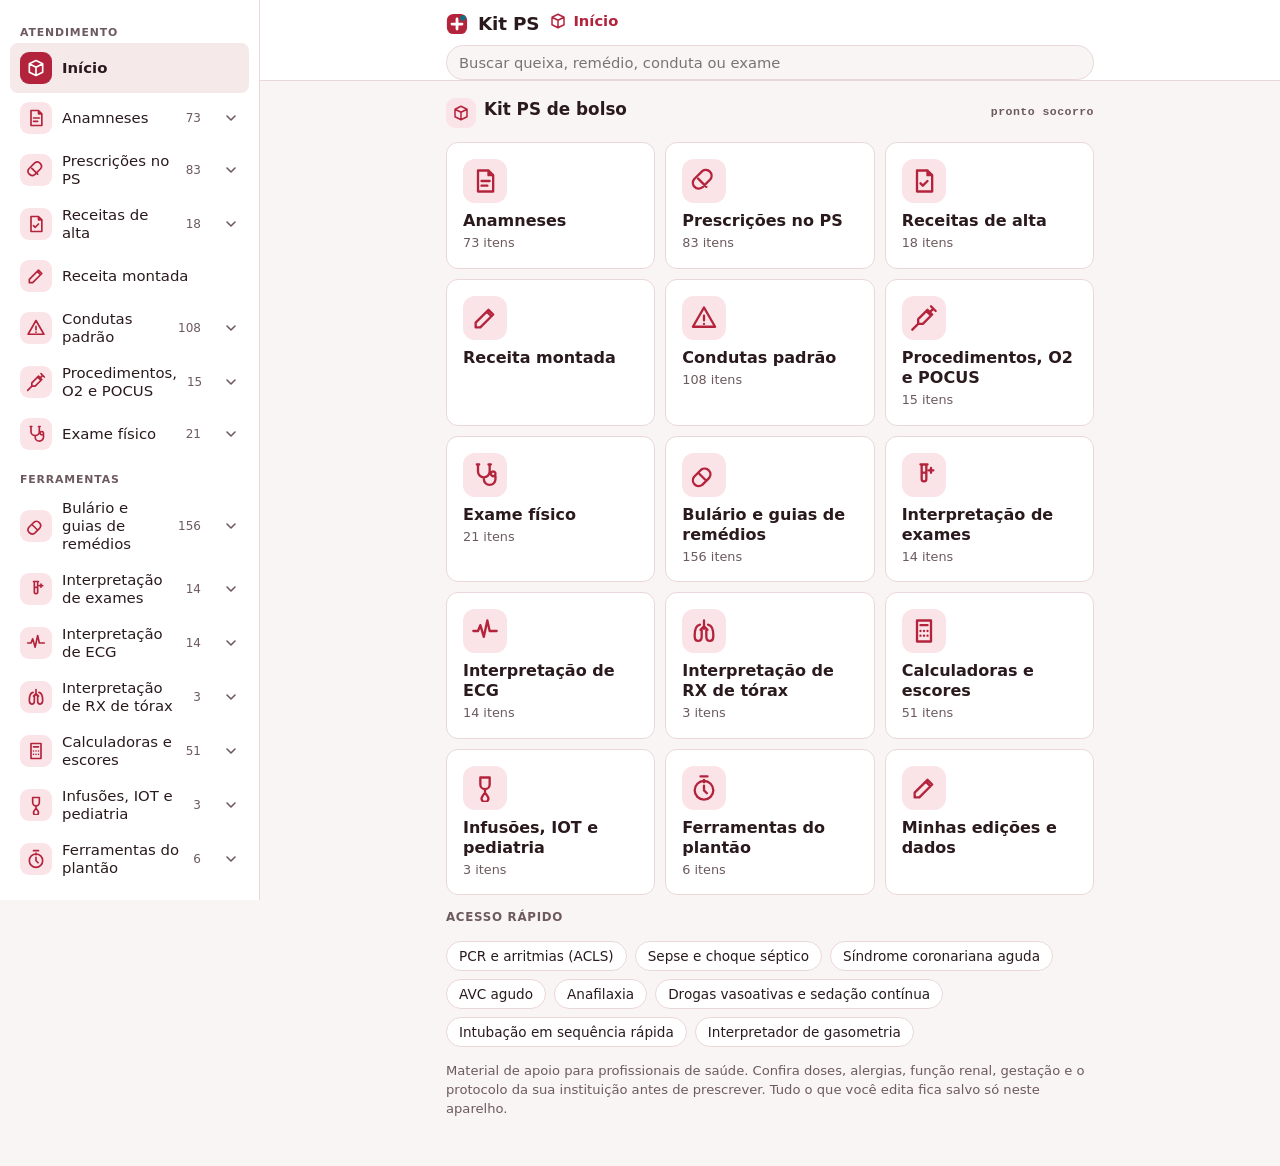
==== commit aa07ecbf: "Procedimentos parte 2, POCUS, guias de gestação, idoso e antibiótico por germe, kits de exames Co-Au" ====
--- a/index.html
+++ b/index.html
@@ -4865,6 +4865,222 @@
  {h:'Complicações',li:['Lesão de pele na ponte nasal (usar placa protetora)','Distensão gástrica, aspiração','Ressecamento de mucosas, conjuntivite','Hipotensão (pressão positiva reduz pré-carga)']}],
  [['proc_o2','Oxigenoterapia'],['iot','Intubação'],['vm','Ventilação mecânica inicial']]);
 
+/* Parte 2 (out/2026) */
+proc('ombro','osteo','Redução de luxação de ombro','luxacao ombro glenoumeral reducao cunningham fares milch stimson kocher trauma',[
+ {h:'Antes de reduzir',li:['RX em 2 incidências (AP verdadeiro + perfil escapular ou axilar): confirmar luxação anterior (≈ 95%) e afastar fratura associada','Fratura do colo do úmero: NÃO reduzir no PS (ortopedia). Fratura do tubérculo maior ou Bankart pequena: pode reduzir','Exame neurovascular antes e depois: nervo axilar (sensibilidade do “distintivo” no deltoide lateral), pulso radial','Luxação posterior: suspeitar em convulsão e choque elétrico (braço em rotação interna fixa)']},
+ {h:'Analgesia',li:['Bloqueio intra-articular: lidocaína 1% 20 mL na depressão lateral abaixo do acrômio (aspira hemartrose antes)','Ou sedação e analgesia: fentanil 1 mcg/kg + propofol 0,5–1 mg/kg / cetamina 1 mg/kg / etomidato','Técnicas sem sedação (Cunningham, FARES) funcionam bem em paciente cooperativo e relaxado']},
+ {h:'Técnicas (anterior)',rows:[['Cunningham (sem sedação)','Paciente sentado, cotovelo fletido a 90° com o braço junto ao corpo; mão do paciente no ombro do médico; massagear bíceps, deltoide e trapézio e pedir para relaxar e encolher os ombros para trás'],['FARES','Decúbito dorsal, braço estendido, tração leve contínua com oscilações verticais curtas (5–10 cm, 2–3/s), abduzindo lentamente; a redução ocorre entre 70° e 110°; rotação externa ao passar de 90°'],['Rotação externa (Hennepin)','Decúbito dorsal, cotovelo fletido a 90° junto ao corpo; rodar externamente bem devagar (pausar se espasmo) até 70–110°'],['Milch','Partindo da rotação externa: abduzir até acima da cabeça e empurrar a cabeça umeral'],['Stimson','Decúbito ventral, braço pendente com peso de 2–5 kg no punho por 20–30 min'],['Tração-contratração','Lençol em volta do tórax (auxiliar) e tração no eixo do braço (médico); mais força, mais sedação']]},
+ {h:'Depois',li:['Exame neurovascular de novo','RX pós-redução','Tipoia por 1–3 semanas (menos tempo no idoso, pelo risco de rigidez)','Analgesia; encaminhar para ortopedia em 1 semana (jovem: alto risco de recidiva)']},
+ {h:'Complicações',li:['Lesão do nervo axilar, do plexo ou da artéria axilar','Fratura iatrogênica (Kocher com força: evitar)','Recidiva, lesão do manguito rotador (idoso)','Depressão respiratória pela sedação']}],
+ [['cd_fratura','Fraturas e luxações'],['proc_bloq','Bloqueios anestésicos']]);
+
+proc('bloq','osteo','Bloqueios anestésicos (digital, hematoma e femoral)','bloqueio anestesico digital dedo hematoma fratura punho colles femoral fascia iliaca fratura de femur lidocaina bupivacaina',[
+ {h:'Doses máximas de anestésico local',rows:[['Lidocaína sem vasoconstritor','4,5 mg/kg (máx. 300 mg). 1% = 10 mg/mL; 2% = 20 mg/mL'],['Lidocaína com vasoconstritor','7 mg/kg (máx. 500 mg)'],['Bupivacaína','2,5 mg/kg (máx. 175 mg); 0,5% = 5 mg/mL. Duração 4–8 h'],['Ropivacaína','3 mg/kg (máx. 200–300 mg)']]},
+ {h:'Bloqueio digital',li:['Indicação: sutura, unha encravada, redução de luxação de dedo, drenagem de paroníquia','Material: lidocaína 1–2% (vasoconstritor em dedo saudável é seguro, apesar do mito), agulha 30×7 ou 27 G, seringa de 5 mL','Técnica em anel: entrar na base do dedo, lateral ao osso, pelo dorso; injetar 1 mL no dorso e avançar até a face palmar, injetar mais 1 mL; repetir no outro lado (total 3–4 mL)','Técnica transtecal (palmar): agulha na prega palmar da base do dedo, sobre o tendão flexor, injetar 2–3 mL','Esperar 5–10 min; testar sensibilidade antes de começar']},
+ {h:'Bloqueio do hematoma (fratura distal do rádio)',li:['Indicação: redução de fratura de Colles/Smith sem sedação','Antissepsia rigorosa (transforma fratura fechada em aberta se contaminar)','Palpar o traço de fratura no dorso do punho; introduzir agulha 25×7 até o foco','Aspirar sangue escuro (confirma estar no hematoma) e injetar 10–15 mL de lidocaína 1% sem vasoconstritor (máx. 4,5 mg/kg)','Aguardar 10 min e reduzir; tala gessada e RX pós-redução']},
+ {h:'Bloqueio femoral / fáscia ilíaca (fratura de fêmur e quadril)',li:['Indicação: fratura do colo ou da diáfise do fêmur, sobretudo no idoso (reduz opioide e delirium)','Fáscia ilíaca (mais seguro, sem USG): ponto 1 cm caudal à junção do terço lateral com os 2/3 mediais da linha entre a EIAS e o tubérculo púbico; agulha romba perpendicular; sentir 2 “pops” (fáscia lata e fáscia ilíaca); aspirar e injetar 20–40 mL de anestésico (ex.: ropivacaína 0,2–0,375% ou lidocaína 1% 20 mL + bupivacaína 0,25% 20 mL, dentro da dose máxima)','Femoral guiado por USG: transdutor linear na prega inguinal; nervo lateral à artéria femoral, sob a fáscia ilíaca; injetar 10–20 mL ao redor do nervo','Sempre aspirar antes e a cada 5 mL injetados']},
+ {h:'Toxicidade sistêmica por anestésico local',li:['Sinais: gosto metálico, zumbido, parestesia perioral, agitação → convulsão → arritmia, hipotensão, PCR','Parar a injeção, O2, benzodiazepínico se convulsão','Emulsão lipídica 20%: 1,5 mL/kg em bolus em 1 min, depois 0,25 mL/kg/min; pode repetir o bolus 1–2 vezes','Na PCR: RCP prolongada, adrenalina em doses menores (≤ 1 mcg/kg), evitar lidocaína como antiarrítmico']}],
+ [['proc_ombro','Luxação de ombro'],['cd_fratura','Fraturas e luxações'],['cd_sutura','Suturas e anestésicos']]);
+
+proc('io','geral','Acesso intraósseo','acesso intraosseo io tibia umero ez io pcr choque crianca puncao ossea',[
+ {h:'Indicações',li:['PCR, choque ou emergência quando o acesso venoso periférico falha (2 tentativas ou 90 s)','Criança e adulto; tudo que corre na veia corre no osso (drogas, cristaloide, sangue, DVA)']},
+ {h:'Contraindicações',li:['Fratura no osso escolhido','Punção prévia no mesmo osso nas últimas 48 h','Infecção no local, osteogênese imperfeita, prótese no local']},
+ {h:'Locais',rows:[['Tíbia proximal','2 cm abaixo da tuberosidade da tíbia e 1–2 cm medial, na face plana (criança: 1–2 cm abaixo e medial)'],['Úmero proximal (adulto)','Tubérculo maior: mão do paciente sobre o umbigo (rotação interna); 1 cm acima do colo cirúrgico. Maior fluxo, bom na PCR'],['Tíbia distal','2–3 cm acima do maléolo medial'],['Fêmur distal (criança pequena)','2–3 cm acima do côndilo lateral, na linha média']]},
+ {h:'Material',li:['Dispositivo motorizado (EZ-IO): agulha rosa 15 mm (3–39 kg), azul 25 mm (≥ 40 kg), amarela 45 mm (úmero ou obeso)','Ou agulha manual de IO (Jamshidi / Cook)','Clorexidina, extensor, seringa com SF 10 mL, lidocaína 2% sem vasoconstritor (paciente consciente)']},
+ {h:'Passo a passo',li:['Antissepsia; estabilizar o membro sem colocar a mão atrás do local','Agulha perpendicular ao osso; com motor, encostar no osso: deve sobrar ≥ 5 mm (1 marca preta) visível','Perfurar até perder a resistência (entrou na medular); retirar o mandril','Confirmar: agulha firme sozinha, aspiração de medula (nem sempre), flush de SF 10 mL sem edema','Consciente: lidocaína 2% 40 mg (2 mL) lento em 2 min, aguardar 1 min, mais 20 mg; criança 0,5 mg/kg','Flush de 10 mL em bolus antes de usar; infundir sob pressão (bolsa pressurizada)','Fixar; trocar por acesso venoso assim que possível (máx. 24 h)']},
+ {h:'Complicações',li:['Extravasamento e síndrome compartimental (vigiar a panturrilha)','Deslocamento da agulha','Osteomielite (rara; menor se < 24 h)','Fratura, lesão da placa de crescimento (rara com técnica correta)']}],
+ [['acls','ACLS'],['pcr','Cronômetro da PCR']]);
+
+proc('pericard','cv','Pericardiocentese','pericardiocentese tamponamento cardiaco derrame pericardico puncao subxifoide beck',[
+ {h:'Indicações',li:['Tamponamento cardíaco com instabilidade (hipotensão, choque, AESP)','Diagnóstica em derrame de causa incerta (eletiva, com cardiologia)','Trauma com hemopericárdio: o tratamento é toracotomia/janela pericárdica; a punção é ponte se não houver cirurgião']},
+ {h:'Reconhecer o tamponamento',li:['Tríade de Beck: hipotensão, turgência jugular, bulhas abafadas','Pulso paradoxal (queda da PAS > 10 mmHg na inspiração), taquicardia','ECG: baixa voltagem, alternância elétrica','POCUS: derrame + colapso diastólico do VD/AD + VCI pletórica sem variação']},
+ {h:'Ponte enquanto prepara',li:['Volume (500 mL de cristaloide) aumenta a pré-carga','Evitar IOT e pressão positiva se possível (pode precipitar PCR); se intubar, preparar para colapso']},
+ {h:'Material',li:['Monitorização, USG (ideal), clorexidina, campo, lidocaína 1%','Agulha de raqui 18 G longa ou jelco 14–16 G longo, ou kit de pericardiocentese com fio-guia e pigtail','Seringa de 20–60 mL, torneira de 3 vias, bolsa coletora','Material de reanimação']},
+ {h:'Passo a passo',li:['Paciente com cabeceira a 30–45°','Guiada por USG (preferida): escolher a janela com maior coleção e mais perto da pele, geralmente apical ou paraesternal, longe do pulmão e da artéria torácica interna (≥ 1 cm da borda esternal); seguir a agulha em tempo real','Subxifoide às cegas (sem USG, PCR): entrar entre o apêndice xifoide e o rebordo costal esquerdo, 30–45° com a pele, em direção ao ombro esquerdo, aspirando sempre','Ao aspirar líquido: confirmar posição (bolhas de SF agitado no saco pericárdico no USG)','Retirar 50–100 mL já melhora muito a hemodinâmica; passar fio-guia e pigtail para drenagem contínua','Sangue que não coagula na seringa = pericárdico; sangue que coagula = provável punção de câmara']},
+ {h:'Complicações',li:['Punção de ventrículo (mais o direito), laceração de coronária','Arritmias (ECG mostra elevação do ST se a agulha toca o epicárdio: recuar)','Pneumotórax, punção hepática ou gástrica','Edema pulmonar pós-descompressão (raro)']}],
+ [['cd_peric','Pericardite e tamponamento'],['proc_pocus','POCUS']]);
+
+proc('crico','resp','Cricotireoidostomia','cricotireoidostomia via aerea cirurgica nao intubo nao oxigeno cico bisturi bougie frontal',[
+ {h:'Indicação',li:['“Não intubo, não oxigeno” (CICO): falha de IOT e de ventilação com máscara e dispositivo supraglótico, com SpO2 caindo','Trauma facial grave, obstrução alta que impede IOT e ventilação','Não atrasar: decidir cedo é o que salva']},
+ {h:'Contraindicações',li:['Criança < 10–12 anos: preferir punção com agulha (cricotireoidotomia por agulha) e ventilação a jato/bolsa','Transecção de laringe ou traqueia, fratura de laringe (relativas: considerar traqueostomia)']},
+ {h:'Material (técnica bisturi-bougie-tubo)',li:['Bisturi lâmina 10 (ou 20)','Bougie','Tubo orotraqueal 6,0 com cuff','Seringa para o cuff, fixação, capnografia, bolsa-válvula']},
+ {h:'Passo a passo (DAS 2015: bisturi-bougie-tubo)',li:['Extensão cervical; operador do lado dominante','Identificar a membrana cricotireóidea com a mão não dominante (“aperto laríngeo”): entre a cartilagem tireoide e a cricoide','Se palpável: incisão TRANSVERSA pela pele e membrana de uma vez, com a lâmina perpendicular e o corte voltado para o operador','Girar a lâmina 90° (corte para os pés) e tracionar lateralmente para abrir','Deslizar o bougie pela borda da lâmina até a traqueia (sentir os anéis)','Passar o TOT 6,0 sobre o bougie (só o balão além da membrana), insuflar o cuff, retirar o bougie','Ventilar e confirmar com capnografia; fixar','Membrana não palpável (obeso, edema): incisão VERTICAL de 8–10 cm na linha média, dissecção romba com os dedos até achar a membrana, depois seguir os mesmos passos']},
+ {h:'Cricotireoidotomia por agulha',li:['Jelco 14 G acoplado a seringa com SF, 45° caudal através da membrana, aspirar ar','Ventilar com O2 a 15 L/min por conexão em Y (1 s on, 4 s off) ou ventilação a jato','Ponte de no máximo 30–45 min (retém CO2); providenciar via aérea definitiva']},
+ {h:'Complicações',li:['Sangramento (vasos tireoidianos e jugulares anteriores)','Falso trajeto subcutâneo, enfisema','Lesão de cartilagem, estenose subglótica tardia','Converter para traqueostomia formal em 24–72 h']}],
+ [['iot','Intubação']]);
+
+proc('pocus','geral','POCUS: eFAST, BLUE e RUSH','pocus usg ultrassom beira leito efast fast trauma blue pulmao linhas b deslizamento pleural rush choque vci tamponamento',[
+ {h:'Transdutores',rows:[['Convexo (curvo)','Abdome, FAST, VCI'],['Setorial (phased array)','Coração, pode fazer FAST e pulmão'],['Linear','Pleura (deslizamento), vasos, punções']]},
+ {h:'eFAST (trauma)',rows:[['Hepatorrenal (Morison)','QSD: líquido entre fígado e rim; olhar também o polo inferior do rim e a goteira (onde aparece primeiro)'],['Esplenorrenal','QSE, mais posterior e alto: líquido acima do baço (subfrênico) e entre baço e rim'],['Pélvica','Suprapúbica, longitudinal e transversal: líquido atrás da bexiga (homem) ou no fundo de saco (mulher)'],['Subxifoide (cardíaca)','Derrame pericárdico / tamponamento'],['Pleural (estendido)','Linear ou convexo no 2º–3º EIC hemiclavicular: deslizamento pleural; ausente + ponto pulmonar = pneumotórax. Base: líquido acima do diafragma = hemotórax']]},
+ {h:'Interpretação do eFAST',li:['Positivo + instável: cirurgia/laparotomia (abdome) ou drenagem/toracotomia (tórax)','Negativo + instável: procurar outra fonte (pelve, retroperitônio, tórax, ossos longos, rua) e repetir o FAST','Estável: TC','Detecta a partir de ≈ 200 mL na Morison; não vê retroperitônio nem lesão de víscera oca']},
+ {h:'Sinais pulmonares',rows:[['Linhas A','Linhas horizontais repetidas: pulmão normalmente aerado (ou pneumotórax, se sem deslizamento)'],['Linhas B','Verticais, do pleural até o fundo da tela, apagam as A e se movem: ≥ 3 por campo = síndrome intersticial (congestão, pneumonia, SDRA)'],['Deslizamento pleural','Presente afasta pneumotórax naquele ponto. Modo M: “praia” (normal) × “código de barras” (pneumotórax)'],['Ponto pulmonar','Transição entre deslizamento e ausência: 100% específico de pneumotórax'],['Consolidação','Pulmão com aspecto de fígado, broncograma aéreo dinâmico (pneumonia)'],['Derrame','Espaço anecoico acima do diafragma; sinal do sinusoide no modo M']]},
+ {h:'Protocolo BLUE (dispneia aguda)',rows:[['Perfil A + TVP','TEP'],['Perfil A sem TVP + PLAPS','Pneumonia'],['Perfil A sem TVP, sem PLAPS','Asma / DPOC'],['Perfil B (linhas B bilaterais com deslizamento)','Edema pulmonar cardiogênico'],['Perfil B’ (linhas B sem deslizamento)','Pneumonia'],['Perfil A/B (B só de um lado)','Pneumonia'],['Perfil C (consolidação anterior)','Pneumonia'],['Perfil A’ (sem deslizamento) + ponto pulmonar','Pneumotórax']]},
+ {h:'RUSH (choque): bomba, tanque e canos',rows:[['Bomba (coração)','Derrame pericárdico/tamponamento; contratilidade do VE (hiperdinâmico = distributivo/hipovolêmico; ruim = cardiogênico); VD dilatado (VD ≥ VE) = TEP ou sobrecarga de VD'],['Tanque (volume)','VCI < 2 cm com colapso > 50% = baixa pré-carga (responde a volume); VCI > 2 cm sem colapso = pressão alta (cardiogênico, obstrutivo, sobrecarga). Também: FAST (sangramento), linhas B (congestão), derrame pleural'],['Canos (vasos)','Aorta abdominal > 3 cm = aneurisma (ruptura?); flap na aorta torácica/abdominal = dissecção; TVP por compressão em 2 pontos (femoral e poplítea)']]},
+ {h:'Padrões de choque no RUSH',rows:[['Hipovolêmico','Coração hiperdinâmico, VCI pequena e colabável, FAST ou aorta positivos'],['Cardiogênico','VE com contratilidade ruim, VCI dilatada, linhas B'],['Obstrutivo','Tamponamento, VD dilatado (TEP), TVP, pneumotórax'],['Distributivo','Coração hiperdinâmico (cedo), VCI normal ou pequena, procurar foco (pneumonia, líquido livre infectado)']]},
+ {h:'Limites',li:['POCUS complementa, não exclui: exame negativo com alta suspeita pede TC ou repetição','Depende do operador: registre as janelas avaliadas e a qualidade']}],
+ [['proc_pericard','Pericardiocentese'],['cd_ttorax','Trauma de tórax'],['cd_tabd','Trauma abdominal'],['cd_sepse','Sepse e choque']]);
+
+/* Guias de remédios (gestação/amamentação, idoso, antibiótico por germe) em EX guia_* e kits de pedidos de exame (FN.kitex). */
+EX.guia_gest={g:'mulher',t:'Gestação e amamentação: o que pode no PS',src:'FDA/PLLR · LactMed (NIH) 2024 · e-lactancia · Briggs 12ª ed. · FEBRASGO',k:norm('gestacao gestante gravida amamentacao lactacao lactante pode usar remedio seguro contraindicado teratogenico'),rel:[['cd_itugest','ITU na gestante'],['rx_hiperem','Hiperêmese']],sec:[
+ {h:'Como usar',li:['Na gestação, preferir remédios com longa experiência, na menor dose e pelo menor tempo','Doença materna não tratada (febre, hipoxemia, crise convulsiva, sepse) faz mais mal ao feto que a maioria dos remédios','Na amamentação, quase tudo é compatível: só suspender o aleitamento com motivo real']},
+ {h:'Por classe',rows:[
+  ['Analgésicos','Gestação: paracetamol é 1ª escolha; dipirona evitar no 1º e 3º trimestres (uso pontual aceito). Amamentação: paracetamol e dipirona (uso eventual) compatíveis'],
+  ['AINE','Gestação: evitar; contraindicado ≥ 20 semanas (oligoâmnio, fechamento do canal arterial). Amamentação: ibuprofeno é o preferido'],
+  ['Opioides','Gestação: uso curto aceito (morfina, tramadol com cautela); uso crônico → abstinência neonatal. Amamentação: dose mínima por pouco tempo; evitar codeína e tramadol em uso prolongado (sedação do bebê)'],
+  ['Antieméticos','Gestação: piridoxina + doxilamina 1ª linha; dimenidrinato, metoclopramida e ondansetrona (após 10 semanas; dados de fenda palatina pequenos) aceitos. Amamentação: compatíveis'],
+  ['Antiácidos e IBP','Gestação: antiácidos, omeprazol e pantoprazol seguros. Amamentação: compatíveis'],
+  ['Antibióticos seguros','Penicilinas, cefalosporinas, azitromicina, clindamicina, fosfomicina, nitrofurantoína (evitar a termo e no 1º trimestre se houver alternativa), metronidazol. Amamentação: todos compatíveis'],
+  ['Antibióticos a evitar','Gestação: quinolonas, tetraciclinas/doxiciclina (após 15 semanas), aminoglicosídeos (ototoxicidade), SMX-TMP no 1º trimestre (folato) e a termo (kernicterus). Amamentação: doxiciclina por ≤ 3 semanas e quinolona pontual são aceitas'],
+  ['Antivirais e antifúngicos','Oseltamivir e aciclovir seguros. Fluconazol oral: evitar (doses altas teratogênicas); usar creme vaginal. Amamentação: compatíveis'],
+  ['Corticoides','Prednisona/prednisolona seguras (pouca passagem placentária). Betametasona/dexametasona para maturação pulmonar. Amamentação: compatíveis (dose alta: esperar 4 h)'],
+  ['Asma','Salbutamol, ipratrópio, budesonida e prednisona seguros: tratar a crise normalmente'],
+  ['Anti-hipertensivos','Gestação: metildopa, nifedipino e labetalol/hidralazina na crise. Contraindicados: IECA, BRA (losartana), aliscireno, espironolactona. Amamentação: enalapril, captopril, nifedipino, metildopa, labetalol compatíveis'],
+  ['Anticoagulantes','Gestação: heparina e enoxaparina. Contraindicados: varfarina (embriopatia) e DOACs. Amamentação: varfarina e enoxaparina compatíveis; evitar DOACs'],
+  ['Anticonvulsivantes','Crise: benzodiazepínico e sulfato de magnésio (eclâmpsia). Evitar valproato (malformação e QI). Levetiracetam e lamotrigina são os mais seguros'],
+  ['Psicofármacos','Sertralina é a preferida na gestação e amamentação. Benzodiazepínico pontual aceito. Haloperidol na agitação. Lítio: com especialista'],
+  ['Anti-histamínicos','Loratadina, cetirizina e dexclorfeniramina aceitos. Amamentação: preferir loratadina (1ª geração dá sono no bebê)'],
+  ['Antiparasitários','Gestação: evitar albendazol, mebendazol e ivermectina (1º trimestre sobretudo); permetrina é segura. Amamentação: compatíveis'],
+  ['Contraste e exames','Contraste iodado e gadolínio: usar se necessário; não suspender a amamentação. TC e RX com proteção: dose fetal < 50 mGy não aumenta malformação'],
+  ['Vacinas','Gestação: dTpa, influenza, COVID, hepatite B são seguras; evitar vacinas de vírus vivo (tríplice viral, varicela, febre amarela salvo risco alto)']]},
+ {h:'Suspender a amamentação só se',li:['Quimioterápicos, radiofármacos (pelo tempo indicado), amiodarona, lítio sem monitorização','Uso de drogas ilícitas','Metronidazol em dose única de 2 g: esperar 12–24 h (o regime de 7 dias é compatível)']}]};
+
+EX.guia_idoso={g:'geral',t:'Idoso no PS: remédios a evitar (Beers) e alternativas',src:'AGS Beers Criteria 2023 · STOPP/START v3 (2023)',k:norm('idoso geriatria beers stopp remedio inapropriado evitar alternativa delirium queda'),rel:[['cd_delir','Delirium'],['qat4','4AT']],sec:[
+ {h:'Princípios',li:['Começar com dose baixa e subir devagar; calcular o ClCr (Cockcroft-Gault), não só a creatinina','Antes de prescrever: o sintoma pode ser efeito de remédio (cascata de prescrição)','Os maiores causadores de internação por remédio no idoso: anticoagulantes, antiagregantes, insulina e hipoglicemiantes, AINE e sedativos']},
+ {h:'Evitar → usar no lugar',rows:[
+  ['Anti-histamínicos de 1ª geração (prometazina, dexclorfeniramina, hidroxizina, dimenidrinato)','Anticolinérgicos: delirium, retenção urinária, queda. → Loratadina, fexofenadina; para náusea: ondansetrona'],
+  ['Benzodiazepínicos (diazepam, clonazepam, alprazolam) e zolpidem','Delirium, queda, fratura, sedação prolongada (diazepam tem meia-vida longa). → Insônia: higiene do sono, trazodona ou melatonina; abstinência alcoólica é exceção'],
+  ['Antipsicóticos para agitação de rotina','Mais AVC e morte na demência. → Tratar a causa, medidas não farmacológicas; se necessário, haloperidol ou quetiapina em dose baixa por pouco tempo'],
+  ['AINE por uso prolongado (ibuprofeno, naproxeno, diclofenaco, cetorolaco)','Sangramento GI, lesão renal, piora de IC e HAS. → Paracetamol, tópicos (diclofenaco gel); se AINE, ≤ 5 dias + IBP'],
+  ['Relaxantes musculares (ciclobenzaprina, carisoprodol, orfenadrina)','Anticolinérgicos e sedativos, pouca eficácia. → Calor local, paracetamol, fisioterapia'],
+  ['Metoclopramida','Parkinsonismo e discinesia. → Ondansetrona (cuidado com QT); domperidona também prolonga QT'],
+  ['Opioides: tramadol e meperidina','Tramadol: hiponatremia, hipoglicemia, convulsão, serotoninérgico; meperidina: neurotóxica. → Morfina ou oxicodona em dose baixa + laxativo'],
+  ['Sulfonilureias (glibenclamida, glimepirida)','Hipoglicemia grave e prolongada. → Metformina, iDPP-4, iSGLT2; se precisar, gliclazida'],
+  ['Insulina só em escala de correção (sliding scale)','Hiper e hipoglicemia. → Basal (± bolus) com metas menos rígidas (140–180)'],
+  ['IBP por mais de 8 semanas sem indicação','C. difficile, fratura, hipomagnesemia. → Desprescrever se não há indicação'],
+  ['Nitrofurantoína com ClCr < 30 ou uso prolongado','Ineficaz e tóxica (pulmão, fígado). → Fosfomicina ou cefalexina'],
+  ['Digoxina > 0,125 mg/dia','Toxicidade. → Controle de FC com betabloqueador; se usar digoxina, dose baixa e nível sérico'],
+  ['Amiodarona como 1ª linha na FA','Toxicidade de tireoide, pulmão e fígado. → Controle de frequência'],
+  ['Varfarina iniciando agora','Mais sangramento que DOAC. → Apixabana (preferida) ou rivaroxabana/dabigatrana conforme ClCr'],
+  ['Rivaroxabana/dabigatrana em ClCr baixo','Acúmulo. → Apixabana com ajuste de dose'],
+  ['AAS para prevenção primária','Risco de sangramento maior que o benefício. → Não iniciar; manter só na prevenção secundária'],
+  ['Antidepressivos tricíclicos (amitriptilina) e paroxetina','Anticolinérgicos, hipotensão, queda. → Sertralina, escitalopram (vigiar sódio), mirtazapina'],
+  ['Alfa-bloqueadores para HAS (doxazosina) e anti-hipertensivos centrais (clonidina, metildopa)','Hipotensão ortostática, queda, bradicardia. → Outras classes'],
+  ['Escopolamina e oxibutinina','Anticolinérgicos. → Para bexiga hiperativa: mirabegrona; para cólica, dose única e reavaliar']]},
+ {h:'Cuidado especial (não evitar, mas vigiar)',li:['Diuréticos, ISRS, carbamazepina, tramadol, mirtazapina: hiponatremia (sódio em 1–2 semanas)','Combinações perigosas: opioide + benzodiazepínico; 3 ou mais sedativos (queda); IECA/BRA + espironolactona + SMX-TMP (hipercalemia); varfarina + antibiótico (INR)']}]};
+
+EX.guia_germe={g:'inf',t:'Antibiótico por germe (cultura na mão)',src:'Sanford Guide 2024 · IDSA AMR Guidance 2024 · ANVISA · CLSI',k:norm('antibiotico germe cultura antibiograma bacteria mrsa esbl kpc pseudomonas acinetobacter enterococo vre estafilococo estreptococo gram negativo descalonamento'),rel:[['rx_sepse','Sepse: antibiótico por foco'],['cd_atbrenal','Antibióticos: ajuste renal']],sec:[
+ {h:'Regras gerais',li:['Descalonar: com a cultura, trocar para o antibiótico de menor espectro ativo','Contaminante comum em 1 de 2 hemoculturas: estafilococo coagulase-negativo, Corynebacterium, Bacillus, Cutibacterium','S. aureus na hemocultura NUNCA é contaminante: repetir hemoculturas, ecocardiograma, tratar ≥ 14 dias','Seguir o antibiograma e a CCIH local: esta tabela é ponto de partida']},
+ {h:'Gram-positivos',rows:[
+  ['S. aureus sensível à oxacilina (MSSA)','Oxacilina ou cefazolina EV; VO: cefalexina. Melhor que vancomicina'],
+  ['MRSA','Vancomicina (AUC 400–600) ou linezolida (pneumonia, pele); daptomicina na bacteremia (não no pulmão); VO: SMX-TMP, doxiciclina, linezolida'],
+  ['Estafilococo coagulase-negativo','Só tratar se várias amostras positivas ou prótese/cateter. Geralmente resistente à oxacilina: vancomicina'],
+  ['Streptococcus pyogenes (grupo A) e outros beta-hemolíticos','Penicilina ou amoxicilina; + clindamicina se fasciíte ou choque tóxico'],
+  ['Streptococcus pneumoniae','Penicilina/amoxicilina se sensível; ceftriaxona; meningite: ceftriaxona + vancomicina até o antibiograma'],
+  ['Streptococcus viridans / grupo bovis','Penicilina ou ceftriaxona (endocardite: com especialista). S. gallolyticus (bovis): colonoscopia'],
+  ['Enterococcus faecalis','Ampicilina/amoxicilina (± ceftriaxona na endocardite); ITU: nitrofurantoína, fosfomicina. Cefalosporinas não pegam'],
+  ['Enterococcus faecium / VRE','Linezolida ou daptomicina (dose alta)'],
+  ['Listeria','Ampicilina (± gentamicina); alergia: SMX-TMP']]},
+ {h:'Gram-negativos',rows:[
+  ['E. coli / Klebsiella / Proteus sensíveis','Conforme o sítio: ceftriaxona, cefalexina/cefuroxima VO, SMX-TMP, ciprofloxacino, nitrofurantoína/fosfomicina (ITU baixa)'],
+  ['Enterobactéria ESBL','Carbapenêmico (ertapenem se estável; meropeném se grave). ITU baixa: nitrofurantoína, fosfomicina; VO conforme antibiograma (SMX-TMP, ciprofloxacino). Evitar piperacilina-tazobactam e cefepima'],
+  ['Enterobacter, Citrobacter freundii, Serratia (AmpC)','Cefepima (se CIM baixa) ou carbapenêmico; evitar ceftriaxona mesmo se “sensível” em infecção grave'],
+  ['KPC (carbapenemase)','Ceftazidima-avibactam; meropeném-vaborbactam. Com infectologia'],
+  ['Metalo-beta-lactamase (NDM)','Ceftazidima-avibactam + aztreonam; cefiderocol. Com infectologia'],
+  ['Pseudomonas aeruginosa','Cefepima, piperacilina-tazobactam, ceftazidima, meropeném, ciprofloxacino/levofloxacino (única VO). Multirresistente: ceftolozano-tazobactam, ceftazidima-avibactam'],
+  ['Acinetobacter baumannii','Ampicilina-sulbactam (dose alta) se sensível; carbapenêmico se sensível; resistente: polimixina B ± outros, cefiderocol. Com infectologia'],
+  ['Stenotrophomonas maltophilia','SMX-TMP (dose alta); levofloxacino, minociclina'],
+  ['Haemophilus influenzae','Amoxicilina-clavulanato, ceftriaxona, azitromicina'],
+  ['Neisseria meningitidis','Ceftriaxona ou penicilina cristalina; quimioprofilaxia dos contactantes'],
+  ['Neisseria gonorrhoeae','Ceftriaxona 1 g IM (+ azitromicina 1 g conforme o MS)']]},
+ {h:'Anaeróbios e outros',rows:[
+  ['Bacteroides e anaeróbios abdominais','Metronidazol, amoxicilina-clavulanato, piperacilina-tazobactam, carbapenêmico (clindamicina: muita resistência)'],
+  ['Clostridioides difficile','Vancomicina VO 125 mg 6/6 h ou fidaxomicina por 10 dias; fulminante: vancomicina VO 500 mg 6/6 h + metronidazol EV'],
+  ['Candida (hemocultura)','Equinocandina (micafungina, caspofungina); trocar para fluconazol se sensível e estável; retirar o cateter, fundo de olho, ecocardiograma'],
+  ['Mycoplasma, Chlamydia, Legionella (atípicos)','Azitromicina, doxiciclina ou levofloxacino']]}]};
+
+/* Kits de pedidos de exame por síndrome (FN) */
+const KITEX=[
+ ['Dor torácica',`ECG em até 10 min (repetir em 15–30 min e se mudar a dor)
+Troponina de alta sensibilidade 0 h e 1–3 h (conforme o protocolo do serviço)
+Hemograma, ureia, creatinina, sódio, potássio, magnésio
+Glicemia, coagulograma (TP/INR, TTPa)
+RX de tórax
+[D-dímero se probabilidade baixa/intermediária de TEP (Wells/PERC)]
+[Angio-TC de aorta se suspeita de dissecção; angio-TC de tórax se TEP]
+[CK-MB se troponina convencional; BNP/NT-proBNP se dispneia]`],
+ ['Sepse',`Lactato arterial ou venoso (repetir em 2–4 h se > 2)
+Hemoculturas: 2 pares de sítios diferentes ANTES do antibiótico
+Culturas do foco: urocultura, cultura de secreção / escarro / líquido
+Hemograma, PCR, ureia, creatinina, sódio, potássio
+Bilirrubinas, TGO, TGP, coagulograma (TP/INR, TTPa), plaquetas
+Gasometria arterial
+Glicemia
+EAS (urina tipo 1)
+RX de tórax
+[Procalcitonina, se disponível]
+[Imagem do foco: USG/TC de abdome, TC de crânio + punção lombar]`],
+ ['AVC agudo',`Glicemia capilar IMEDIATA
+TC de crânio sem contraste (porta-imagem ≤ 25 min) [+ angio-TC de crânio e cervical se candidato à trombectomia]
+Hemograma com plaquetas
+Coagulograma (TP/INR, TTPa)
+Ureia, creatinina, sódio, potássio
+Troponina
+ECG
+[Tempo de trombina / anti-Xa se uso de DOAC]
+[Beta-hCG em mulher em idade fértil]
+Obs.: não atrasar a trombólise esperando exames, exceto glicemia (e plaquetas/INR se suspeita de alteração)`],
+ ['Abdome agudo',`Hemograma, PCR
+Ureia, creatinina, sódio, potássio
+Amilase e lipase
+Bilirrubinas, TGO, TGP, fosfatase alcalina, GGT
+Glicemia, gasometria venosa com lactato
+EAS (urina tipo 1)
+Beta-hCG (mulher em idade fértil)
+Coagulograma (se possível cirurgia), tipagem sanguínea
+ECG (> 50 anos ou dor epigástrica)
+Imagem conforme a suspeita: USG de abdome (vesícula, apendicite em criança/gestante, ginecológico) / TC de abdome com contraste / RX de tórax em pé (pneumoperitônio)`],
+ ['Intoxicação exógena',`Glicemia capilar
+ECG (QRS, QTc)
+Gasometria arterial com lactato, ânion gap
+Sódio, potássio, cloro, ureia, creatinina
+Osmolaridade sérica medida (gap osmolar: álcoois tóxicos)
+Paracetamol sérico (4 h após a ingestão) e salicilato
+Etanol sérico
+CK, TGO, TGP, bilirrubinas
+Coagulograma (TP/INR)
+Beta-hCG (mulher em idade fértil)
+Nível sérico se disponível: lítio, digoxina, fenobarbital, carbamazepina, valproato
+[Colinesterase eritrocitária/plasmática se organofosforado/carbamato]
+[Carboxi-hemoglobina e metemoglobina na gasometria]
+Ligar para o CIATox: 0800 722 6001`],
+ ['Dispneia aguda',`Gasometria arterial
+Hemograma, ureia, creatinina, sódio, potássio
+BNP ou NT-proBNP
+Troponina
+D-dímero [se probabilidade baixa/intermediária de TEP]
+ECG
+RX de tórax
+[PCR, procalcitonina, hemoculturas se pneumonia; teste de influenza/COVID]
+[POCUS pulmonar e cardíaco]`],
+ ['Rebaixamento de consciência',`Glicemia capilar IMEDIATA
+Gasometria arterial com lactato
+Sódio, potássio, cálcio, magnésio, ureia, creatinina
+Hemograma, TGO, TGP, bilirrubinas, amônia (se hepatopata)
+Coagulograma
+TSH / T4 livre
+Etanol, toxicológico, paracetamol
+Hemoculturas e EAS/urocultura se febre
+ECG
+TC de crânio sem contraste
+[Punção lombar se febre/meningismo, após TC]
+[EEG se suspeita de estado de mal não convulsivo]`]];
+FN.kitex={g:'geral',t:'Kits de pedidos de exame',code:'por síndrome',k:'kit pedido de exames solicitar exames dor toracica sepse avc abdome agudo intoxicacao dispneia rebaixamento laboratorio',render(m){
+  m.innerHTML=`<section class="panel"><div class="ph"><h2>Kits de pedidos de exame</h2><span class="code">por síndrome</span></div>
+   <p class="note">Edite no campo antes de copiar (a edição não fica salva). Itens entre colchetes são condicionais: apague os que não se aplicam.</p>
+   ${KITEX.map(([t,x],i)=>`<article class="card"><h3>${esc(t)}</h3><textarea class="soap" id="kx${i}" spellcheck="false" style="min-height:160px">${esc(x)}</textarea><div class="bar"><button class="btn primary small" type="button" data-kx="${i}">Copiar</button><button class="btn small" type="button" data-kxf="${i}">Copiar sem colchetes</button></div></article>`).join('')}</section>`;
+  m.querySelectorAll('[data-kx]').forEach(b=>b.onclick=()=>copy($('#kx'+b.dataset.kx).value));
+  m.querySelectorAll('[data-kxf]').forEach(b=>b.onclick=()=>copy($('#kx'+b.dataset.kxf).value.split('\n').filter(l=>!/^\[.*\]$/.test(l.trim())).join('\n')))}};
+
 /* Receita montada (como no Kit APS): junta remédios das receitas de alta e do preenchedor, agrupa por via,
    numera e separa por tipo de receituário. Fica só nesta aba do navegador (é dado de paciente). */
 let RXB=[];try{RXB=JSON.parse(sessionStorage.getItem('kitps:rxb')||'[]')}catch(e){RXB=[]}
@@ -6030,15 +6246,15 @@
  {g:'Atendimento',k:'alta',t:'Receitas de alta',ic:'alta',ids:byTipo('a')},
  {g:'Atendimento',k:'rxb',t:'Receita montada',ic:'edit',ids:['receita']},
  {g:'Atendimento',k:'cd',t:'Condutas padrão',ic:'urg',ids:Object.keys(CD)},
- {g:'Atendimento',k:'proc',t:'Procedimentos e O2',ic:'proc',ids:Object.keys(EX).filter(k=>/^proc_/.test(k))},
+ {g:'Atendimento',k:'proc',t:'Procedimentos, O2 e POCUS',ic:'proc',ids:Object.keys(EX).filter(k=>/^proc_/.test(k))},
  {g:'Atendimento',k:'ef',t:'Exame físico',ic:'steth',ids:EF_IDS.filter(k=>EX[k])},
- {g:'Ferramentas',k:'bul',t:'Bulário do PS',ic:'pill',ids:Object.keys(EX).filter(k=>/^med_/.test(k))},
- {g:'Ferramentas',k:'ex',t:'Interpretação de exames',ic:'exames',ids:['gasocalc',...Object.keys(EX).filter(k=>!/^(ef_|efp_|ecg_|rxt_|med_|proc_)/.test(k))]},
+ {g:'Ferramentas',k:'bul',t:'Bulário e guias de remédios',ic:'pill',ids:[...Object.keys(EX).filter(k=>/^guia_/.test(k)),...Object.keys(EX).filter(k=>/^med_/.test(k))]},
+ {g:'Ferramentas',k:'ex',t:'Interpretação de exames',ic:'exames',ids:['gasocalc',...Object.keys(EX).filter(k=>!/^(ef_|efp_|ecg_|rxt_|med_|proc_|guia_)/.test(k))]},
  {g:'Ferramentas',k:'ecg',t:'Interpretação de ECG',ic:'ecg',ids:['ecg_ps','ecg_passo','ecg_taqui','ecg_bradi','ecg_eixo','ecg_sobrec','ecg_bloq','ecg_isq','ecg_qt','ecg_padroes','fcecg','eixo','qtc','sve']},
  {g:'Ferramentas',k:'rxt',t:'Interpretação de RX de tórax',ic:'rxt',ids:['rxt_passo','rxt_pad','rxt_ex']},
  {g:'Ferramentas',k:'calc',t:'Calculadoras e escores',ic:'calc',ids:[...Object.keys(SC),...Object.keys(NC).filter(k=>!['fcecg','eixo','qtc','sve','vm'].includes(k))]},
  {g:'Ferramentas',k:'inf',t:'Infusões, IOT e pediatria',ic:'drip',ids:['drogas','iot','pedi']},
- {g:'Ferramentas',k:'plant',t:'Ferramentas do plantão',ic:'timer',ids:['pcr','plantao','atestado','conv','vm']},
+ {g:'Ferramentas',k:'plant',t:'Ferramentas do plantão',ic:'timer',ids:['pcr','plantao','kitex','atestado','conv','vm']},
  {g:'Meu kit',k:'meu',t:'Minhas edições e dados',ic:'edit',ids:['meu']}
 ];
 const SECM=Object.fromEntries(SECTIONS.map(s=>[s.k,s]));
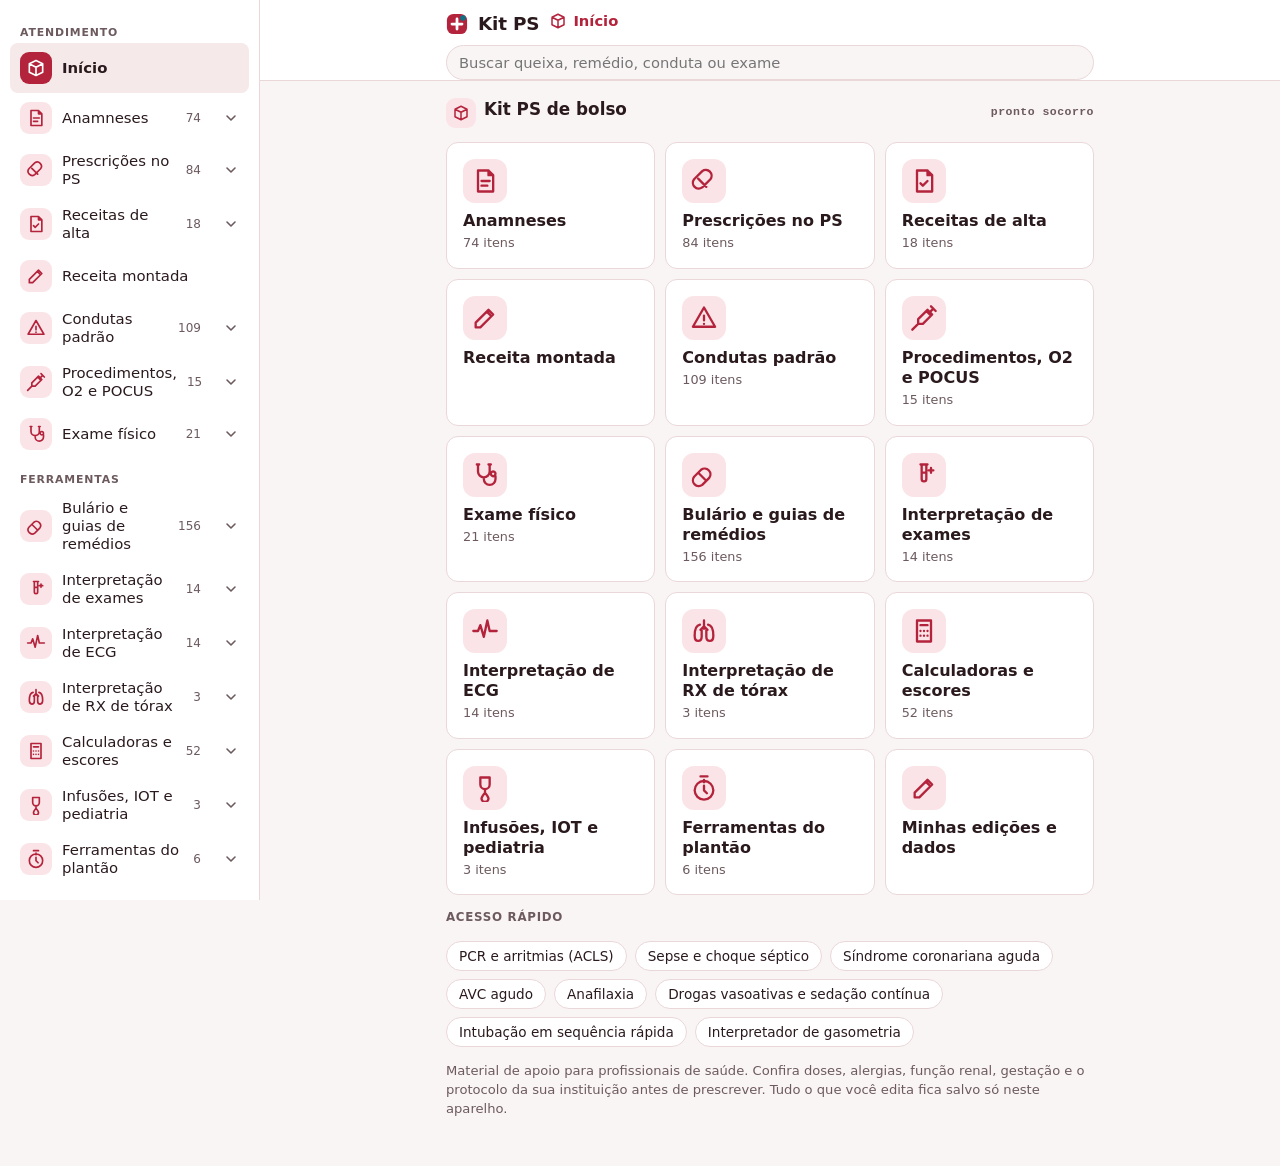
==== commit 571cc514: "Insuficiência respiratória aguda: anamnese, conduta, prescrição e índice ROX Co-Authored-By: Claude " ====
--- a/index.html
+++ b/index.html
@@ -5707,6 +5707,68 @@
 - Duplo J: lembrar a data de retirada/troca ([__/__], em geral até 3–6 meses) e anotar no resumo de alta.`}
 });
 
+/* Insuficiência respiratória aguda (out/2026): anamnese, conduta, prescrição e índice ROX. */
+Object.assign(AN,{
+an_irpa:{g:'resp',t:'Insuficiência respiratória aguda',code:'J96.0 · J96.00 · J96.01',rel:[['cd_irpa','Conduta IRpA'],['rx_irpa','Prescrição'],['proc_o2','Oxigenoterapia'],['proc_vni','VNI'],['rox','Índice ROX']],body:an('Falta de ar',
+`Paciente com dispneia de início [súbito / progressivo] há [ ] [horas / dias], [em repouso / aos mínimos esforços], com [tosse (seca / produtiva, escarro __) / febre / dor torácica (pleurítica / opressiva) / hemoptise / sibilância / ortopneia / edema de MMII / dor em panturrilha].
+Fatores: [infecção / má adesão / excesso de sal-líquido / imobilização, cirurgia ou viagem recente / uso de opioide ou sedativo / aspiração / trauma / exposição a fumaça].
+Antecedentes: [DPOC (O2 domiciliar __ L/min) / asma / IC (FE __) / doença neuromuscular / obesidade / apneia do sono / TEP prévio / neoplasia / imunossupressão]. Tabagismo [ ] maços-ano. IOT prévia: [ ].
+Medicações: [ ]. Vacinas (influenza, pneumococo, COVID): [ ].`,
+`Sinais vitais: PA [ ] mmHg, FC [ ] bpm, FR [ ] irpm, SpO2 [ ]% em [ar ambiente / __ L/min], Tax [ ] °C, glicemia [ ].
+Esforço: [uso de musculatura acessória / tiragem / batimento de asa nasal / respiração paradoxal / fala entrecortada (frases / palavras)]. Consciência: [alerta / sonolento / agitado], Glasgow [ ]. Cianose: [ ].
+${EF_AR}
+${EF_CV}
+Turgência jugular: [ ]. ${EF_MMII}
+POCUS: [linhas A / linhas B bilaterais / consolidação / derrame / ausência de deslizamento]; VD [ ]; VCI [ ].
+Gasometria (FiO2 __): pH [ ], PaO2 [ ], PaCO2 [ ], HCO3 [ ], lactato [ ]. P/F [ ]. Gradiente A-a [ ].`,
+`1. Insuficiência respiratória aguda [tipo 1 (hipoxêmica) / tipo 2 (hipercápnica) / mista]
+2. Provável causa: [pneumonia / EAP / DPOC exacerbado / asma / TEP / SDRA / pneumotórax / derrame / hipoventilação (sedativo, neuromuscular)]`,
+`- Monitorização, cabeceira elevada, O2 para SpO2 [92–96% / 88–92% se risco de hipercapnia]
+- [Cateter nasal / Venturi __% / máscara com reservatório / cateter de alto fluxo __ L/min, FiO2 __ / VNI IPAP __ EPAP __]
+- Tratamento da causa: [ ]
+- Reavaliar em 30–60 min (FR, esforço, SpO2, consciência, gasometria / ROX); critérios de IOT
+- [Vaga de UTI / regulação]`)}
+});
+
+Object.assign(CD,{
+cd_irpa:{g:'resp',t:'Insuficiência respiratória aguda',src:'ERS/ATS 2017 (VNI) · ERS 2022 (IRpA hipoxêmica) · ESICM 2023 (SDRA) · BTS 2017 (O2) · Lichtenstein (BLUE)',k:'insuficiencia respiratoria aguda irpa hipoxemia hipercapnia tipo 1 tipo 2 alto fluxo vni iot rox sdra berlim p/f',rel:[['rx_irpa','Prescrição'],['an_irpa','Anamnese'],['proc_o2','Oxigenoterapia'],['proc_vni','VNI'],['proc_pocus','POCUS'],['rox','Índice ROX'],['vm','Ventilação mecânica'],['iot','Intubação']],sec:[
+ {h:'Definição e tipos',rows:[['Tipo 1 (hipoxêmica)','PaO2 < 60 mmHg (SpO2 < 90%) com PaCO2 normal ou baixa. Pneumonia, EAP, SDRA, TEP, atelectasia, derrame'],['Tipo 2 (hipercápnica)','PaCO2 > 45 mmHg com pH < 7,35. DPOC, asma grave, obesidade-hipoventilação, neuromuscular (GBS, miastenia), sedativos/opioides, rebaixamento'],['Mista','Ex.: DPOC com pneumonia, EAP grave com fadiga'],['Gradiente A-a','PAO2 = FiO2 × 713 − PaCO2/0,8; A-a = PAO2 − PaO2. Normal ≈ idade/4 + 4. Normal na hipoventilação pura; aumentado em doença pulmonar']]},
+ {h:'Primeiros minutos',li:['ABC, monitorização, acesso, cabeceira elevada','O2 já: alvo SpO2 92–96% (88–92% se risco de hipercapnia)','Gasometria arterial, lactato, ECG, RX de tórax, POCUS pulmonar e cardíaco (BLUE)','Sinais de IOT imediata (abaixo) → não atrasar','Procurar causas reversíveis rápidas: pneumotórax hipertensivo (punção), broncoespasmo (salbutamol + ipratrópio), EAP (nitrato + VNI), opioide (naloxona), obstrução alta / anafilaxia (adrenalina), tamponamento']},
+ {h:'Pistas da causa',rows:[['Linhas B bilaterais + VCI pletórica + B3/estertores','EAP cardiogênico'],['Febre, consolidação, linhas B focais','Pneumonia'],['Sibilância, tórax silencioso, hipercapnia','Asma / DPOC'],['Perfil A + TVP, VD dilatado, taquicardia sem outra causa','TEP'],['Ausência de deslizamento + ponto pulmonar','Pneumotórax'],['Fator de risco (sepse, pancreatite, aspiração, trauma) + infiltrado bilateral + P/F ≤ 300','SDRA'],['Hipercapnia com pulmão normal','Hipoventilação central ou neuromuscular (medir CVF / Pimáx; sedativo?)']]},
+ {h:'Escalonamento do suporte',rows:[['SpO2 baixa, sem esforço importante','Cateter nasal 1–5 L/min'],['DPOC/hipercapnia','Venturi 24–28% e gasometria em 30–60 min; VNI se pH < 7,35 e PaCO2 > 45'],['Hipoxêmica com esforço (pneumonia, COVID, SDRA leve)','Cateter de alto fluxo 40–60 L/min, FiO2 para alvo; ROX em 2, 6 e 12 h'],['EAP cardiogênico','CPAP 8–10 ou BiPAP + nitrato'],['Imunossuprimido','Alto fluxo ou VNI precoce'],['Falha ou critérios de IOT','Intubação e ventilação protetora']]},
+ {h:'Indicações de IOT',li:['PCR ou parada respiratória iminente, gasping','Rebaixamento (Glasgow ≤ 8) ou incapaz de proteger a via aérea (vômitos, secreção)','Instabilidade hemodinâmica grave, choque','Hipoxemia refratária (SpO2 < 88–90% com FiO2 alta / alto fluxo / VNI)','Fadiga: FR > 35, respiração paradoxal, uso intenso de musculatura','Falha da VNI em 1–2 h (pH e PaCO2 sem melhora) ou do alto fluxo (ROX < 3,85)','Não atrasar a intubação: a IOT tardia aumenta a mortalidade']},
+ {h:'Intubação no paciente hipoxêmico',li:['Pré-oxigenar 3–5 min com VNI ou alto fluxo (mantido durante a laringoscopia: oxigenação apneica)','Cabeceira a 30° (rampa), drogas que preservam a PA (cetamina ou etomidato) + rocurônio','Volume e noradrenalina prontos: hipotensão pós-IOT é comum','Ventilação protetora após IOT: VC 6 mL/kg de peso predito, Pplatô < 30, driving < 15']},
+ {h:'SDRA (Berlim / ESICM 2023)',li:['Até 1 semana do insulto, infiltrado bilateral não explicado por IC ou sobrecarga','P/F ≤ 300 com PEEP ≥ 5 (leve 200–300; moderada 100–200; grave ≤ 100). Em alto fluxo ≥ 30 L/min também vale (definição global 2023); SpO2/FiO2 ≤ 315 se sem gasometria','Moderada/grave: PEEP mais alta, prona ≥ 16 h/dia se P/F < 150, bloqueador neuromuscular se assincronia; balanço hídrico conservador']},
+ {h:'Destino',li:['UTI: em VNI ou alto fluxo, IOT, hipercapnia com acidose, instabilidade','Enfermaria: O2 baixo fluxo estável, causa tratável, sem sinais de fadiga','Paciente com diretivas de não IOT: VNI como teto, conforto e cuidados paliativos']}]}
+});
+
+Object.assign(RX,{
+rx_irpa:{tipo:'h',g:'resp',t:'Insuficiência respiratória aguda (suporte inicial)',rec:RH,rel:[['cd_irpa','Conduta'],['rx_sedacao','Sedação pós-IOT'],['rx_asma','Asma'],['rx_dpoc','DPOC'],['rx_eap','EAP'],['rx_pac','Pneumonia']],items:[
+ {t:'Suporte inicial',rx:`1. Monitorização cardíaca, PNI e oximetria contínua; cabeceira elevada 30–45°
+2. Oxigênio: [cateter nasal __ L/min / Venturi __% / máscara com reservatório 15 L/min] para SpO2 [92–96% / 88–92% se DPOC ou risco de hipercapnia]
+3. Acesso venoso periférico; SF 0,9% para manter acesso
+4. Gasometria arterial com lactato agora e em 1 h após ajuste do suporte
+5. Comunicar: SpO2 abaixo do alvo, FR > 30, rebaixamento, PAS < 90`,n:'Tratar a causa junto (broncodilatador, nitrato e diurético, antibiótico, anticoagulação, drenagem). Ver as prescrições específicas.'},
+ {t:'Cateter nasal de alto fluxo',rx:`1. Cateter nasal de alto fluxo aquecido e umidificado: fluxo 50–60 L/min, FiO2 [ ]% para SpO2 92–96%, temperatura 37 °C
+2. Índice ROX = (SpO2/FiO2) ÷ FR em 2, 6 e 12 h
+3. Desmame: reduzir FiO2 até ≤ 40%, depois fluxo em 5–10 L/min a cada etapa`,n:'ROX ≥ 4,88 prediz sucesso; < 3,85 → discutir IOT. Não usar se pneumotórax não drenado, epistaxe grave ou fratura de base de crânio.'},
+ {t:'VNI',rx:`1. VNI com máscara oronasal: modo [BiPAP / CPAP]
+   DPOC / hipercapnia: IPAP 10–12, EPAP 4–5 cmH2O; subir IPAP de 2 em 2 até VC 6–8 mL/kg e FR < 25
+   EAP: CPAP 8–10 cmH2O ou IPAP 10–15, EPAP 5–8 cmH2O
+   FiO2 para SpO2 alvo
+2. Reavaliar à beira-leito em 15–30 min; gasometria em 1–2 h`,n:'Contraindicações: rebaixamento importante, vômitos/HDA, instabilidade grave, secreção abundante, trauma facial. Falhou em 1–2 h → intubar.'},
+ {t:'Intubação (sequência rápida) no hipoxêmico',rx:`1. Pré-oxigenação: VNI ou alto fluxo com FiO2 100% por 3–5 min (manter o alto fluxo na laringoscopia)
+2. Cetamina 1–2 mg/kg EV ou Etomidato 0,3 mg/kg EV
+3. Rocurônio 1,2 mg/kg EV
+4. Noradrenalina pronta / em curso se PAS < 100; SF 0,9% 500 mL disponível
+5. Após IOT: VC 6 mL/kg de peso predito, PEEP 8–10, FiO2 100% e reduzir para SpO2 92–96%, FR 18–22; gasometria em 30 min`,n:'Ver Intubação e Sedação contínua (pós-IOT). Confirmar com capnografia.'}]}
+});
+
+NC.rox={g:'resp',t:'Índice ROX (alto fluxo)',code:'Roca 2019',f:[{k:'spo2',l:'SpO2 (%)'},{k:'fio2',l:'FiO2 (%)'},{k:'fr',l:'FR (irpm)'},{k:'h',l:'Horas de alto fluxo',o:[['2','2 h'],['6','6 h'],['12','12 h']]}],
+ calc:v=>{if(!(v.spo2>0&&v.fio2>=21&&v.fr>0))return null;const f=v.fio2>1?v.fio2/100:v.fio2,r=(v.spo2/f)/v.fr,lim={'2':2.85,'6':3.47,'12':3.85}[v.h||'12'];
+  const cls=r>=4.88?'ok':r<lim?'alert':'',txt=r>=4.88?'Baixo risco de falha do alto fluxo: manter e reavaliar.':r<lim?`Abaixo de ${String(lim).replace('.',',')} em ${v.h||12} h: alto risco de falha, discutir IOT.`:'Zona intermediária: reavaliar em 1–2 h.';
+  return {cls,big:fmt(r,2),sub:[txt,'ROX = (SpO2/FiO2) ÷ FR. ≥ 4,88 em 2, 6 ou 12 h prediz sucesso.'],line:`ROX ${fmt(r,2)} (${v.h||12} h de alto fluxo).`}}};
+
 /* Acréscimos (out/2026): meningite, abdome agudo, IVAS, faringoamigdalite, bronquiolite, crupe, tempestade tireoidiana,
    peçonhentos, TCE e subtipos, dissecção de aorta, emergências ginecológicas e obstétricas, trauma completo. */
 
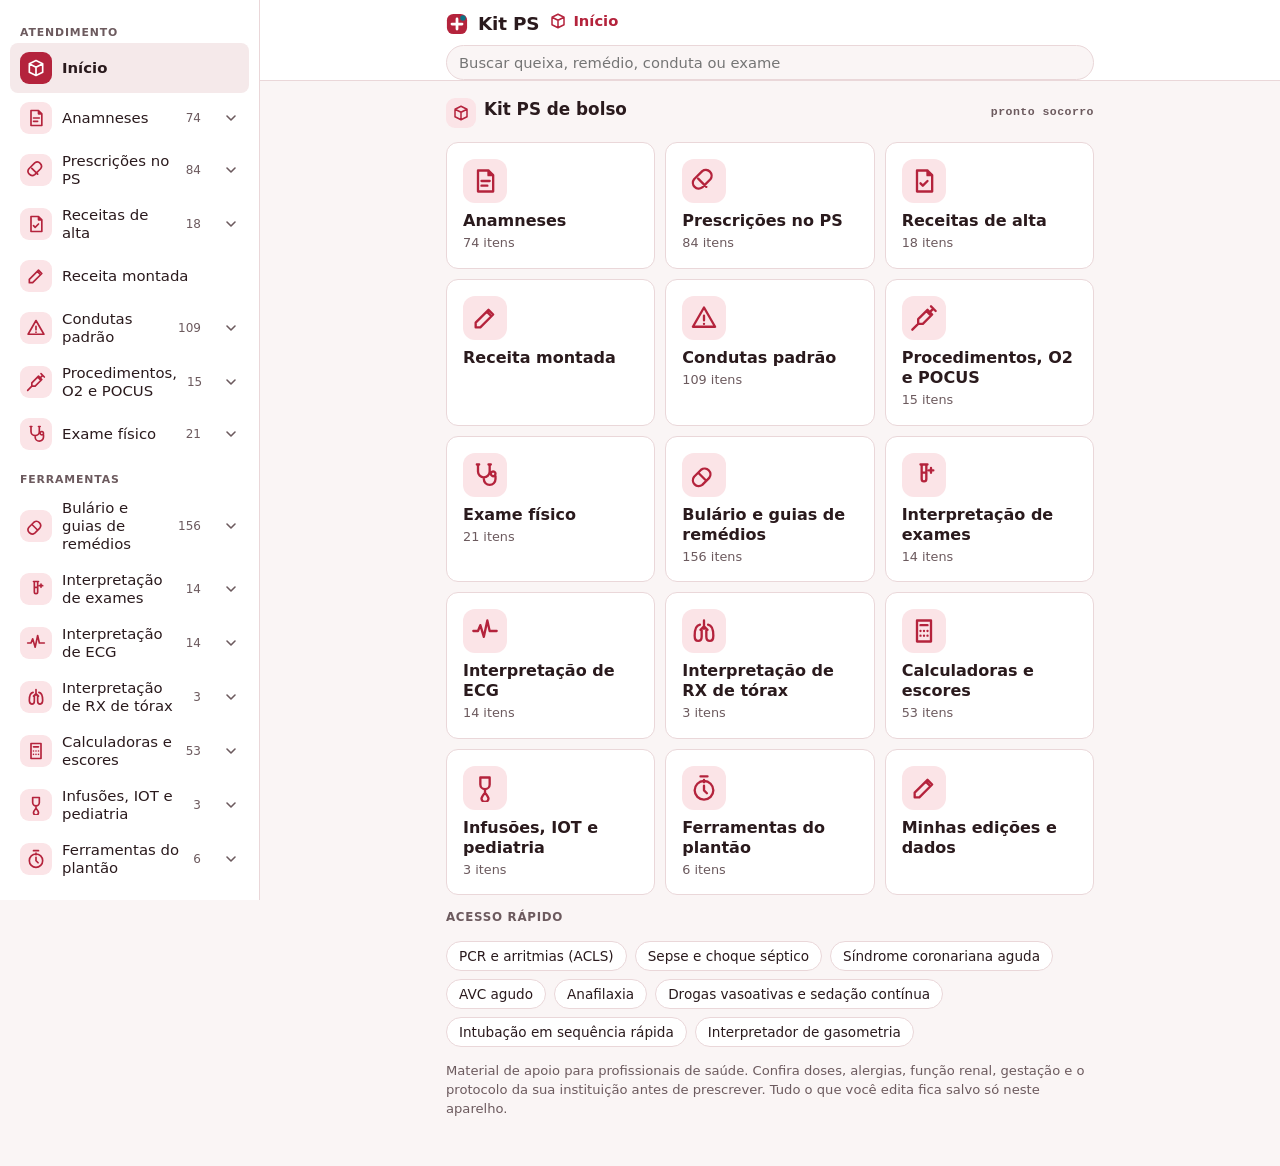
==== commit 94926cc5: "IRpA: classificação leve, moderada e grave e calculadora de gravidade Co-Authored-By: Claude Opus 5." ====
--- a/index.html
+++ b/index.html
@@ -5709,7 +5709,7 @@
 
 /* Insuficiência respiratória aguda (out/2026): anamnese, conduta, prescrição e índice ROX. */
 Object.assign(AN,{
-an_irpa:{g:'resp',t:'Insuficiência respiratória aguda',code:'J96.0 · J96.00 · J96.01',rel:[['cd_irpa','Conduta IRpA'],['rx_irpa','Prescrição'],['proc_o2','Oxigenoterapia'],['proc_vni','VNI'],['rox','Índice ROX']],body:an('Falta de ar',
+an_irpa:{g:'resp',t:'Insuficiência respiratória aguda',code:'J96.0 · J96.00 · J96.01',rel:[['cd_irpa','Conduta IRpA'],['irpagrav','Gravidade da IRpA'],['rx_irpa','Prescrição'],['proc_o2','Oxigenoterapia'],['proc_vni','VNI'],['rox','Índice ROX']],body:an('Falta de ar',
 `Paciente com dispneia de início [súbito / progressivo] há [ ] [horas / dias], [em repouso / aos mínimos esforços], com [tosse (seca / produtiva, escarro __) / febre / dor torácica (pleurítica / opressiva) / hemoptise / sibilância / ortopneia / edema de MMII / dor em panturrilha].
 Fatores: [infecção / má adesão / excesso de sal-líquido / imobilização, cirurgia ou viagem recente / uso de opioide ou sedativo / aspiração / trauma / exposição a fumaça].
 Antecedentes: [DPOC (O2 domiciliar __ L/min) / asma / IC (FE __) / doença neuromuscular / obesidade / apneia do sono / TEP prévio / neoplasia / imunossupressão]. Tabagismo [ ] maços-ano. IOT prévia: [ ].
@@ -5721,7 +5721,7 @@
 Turgência jugular: [ ]. ${EF_MMII}
 POCUS: [linhas A / linhas B bilaterais / consolidação / derrame / ausência de deslizamento]; VD [ ]; VCI [ ].
 Gasometria (FiO2 __): pH [ ], PaO2 [ ], PaCO2 [ ], HCO3 [ ], lactato [ ]. P/F [ ]. Gradiente A-a [ ].`,
-`1. Insuficiência respiratória aguda [tipo 1 (hipoxêmica) / tipo 2 (hipercápnica) / mista]
+`1. Insuficiência respiratória aguda [tipo 1 (hipoxêmica) / tipo 2 (hipercápnica) / mista], [leve / moderada / grave]
 2. Provável causa: [pneumonia / EAP / DPOC exacerbado / asma / TEP / SDRA / pneumotórax / derrame / hipoventilação (sedativo, neuromuscular)]`,
 `- Monitorização, cabeceira elevada, O2 para SpO2 [92–96% / 88–92% se risco de hipercapnia]
 - [Cateter nasal / Venturi __% / máscara com reservatório / cateter de alto fluxo __ L/min, FiO2 __ / VNI IPAP __ EPAP __]
@@ -5731,8 +5731,12 @@
 });
 
 Object.assign(CD,{
-cd_irpa:{g:'resp',t:'Insuficiência respiratória aguda',src:'ERS/ATS 2017 (VNI) · ERS 2022 (IRpA hipoxêmica) · ESICM 2023 (SDRA) · BTS 2017 (O2) · Lichtenstein (BLUE)',k:'insuficiencia respiratoria aguda irpa hipoxemia hipercapnia tipo 1 tipo 2 alto fluxo vni iot rox sdra berlim p/f',rel:[['rx_irpa','Prescrição'],['an_irpa','Anamnese'],['proc_o2','Oxigenoterapia'],['proc_vni','VNI'],['proc_pocus','POCUS'],['rox','Índice ROX'],['vm','Ventilação mecânica'],['iot','Intubação']],sec:[
+cd_irpa:{g:'resp',t:'Insuficiência respiratória aguda',src:'ERS/ATS 2017 (VNI) · ERS 2022 (IRpA hipoxêmica) · ESICM 2023 (SDRA) · BTS 2017 (O2) · Lichtenstein (BLUE)',k:'insuficiencia respiratoria aguda irpa hipoxemia hipercapnia tipo 1 tipo 2 alto fluxo vni iot rox sdra berlim p/f',rel:[['rx_irpa','Prescrição'],['an_irpa','Anamnese'],['proc_o2','Oxigenoterapia'],['proc_vni','VNI'],['proc_pocus','POCUS'],['rox','Índice ROX'],['irpagrav','Calculadora de gravidade'],['vm','Ventilação mecânica'],['iot','Intubação']],sec:[
  {h:'Definição e tipos',rows:[['Tipo 1 (hipoxêmica)','PaO2 < 60 mmHg (SpO2 < 90%) com PaCO2 normal ou baixa. Pneumonia, EAP, SDRA, TEP, atelectasia, derrame'],['Tipo 2 (hipercápnica)','PaCO2 > 45 mmHg com pH < 7,35. DPOC, asma grave, obesidade-hipoventilação, neuromuscular (GBS, miastenia), sedativos/opioides, rebaixamento'],['Mista','Ex.: DPOC com pneumonia, EAP grave com fadiga'],['Gradiente A-a','PAO2 = FiO2 × 713 − PaCO2/0,8; A-a = PAO2 − PaO2. Normal ≈ idade/4 + 4. Normal na hipoventilação pura; aumentado em doença pulmonar']]},
+ {h:'Gravidade: leve, moderada e grave (a pior característica define)',rows:[
+  ['Leve','FR 20–25; SpO2 90–94% em ar ambiente ou no alvo com cateter ≤ 4 L/min; fala frases completas; sem musculatura acessória; alerta; P/F 200–300; pH normal. → O2 baixo fluxo, tratar a causa, reavaliar em 1 h'],
+  ['Moderada','FR 25–30; SpO2 85–89% em ar ambiente ou precisa de > 4 L/min / máscara; frases curtas; musculatura acessória; ansioso ou agitado; P/F 100–200; pH 7,25–7,34 com PaCO2 alta. → Alto fluxo ou VNI, sala de emergência, gasometria em 1 h, avaliar UTI'],
+  ['Grave','FR > 30 ou bradipneia (< 10); SpO2 < 85% ou fora do alvo com O2 em alta FiO2; fala só palavras ou não fala; respiração paradoxal, tiragem, cianose; sonolento, confuso ou Glasgow ≤ 8; instabilidade hemodinâmica; P/F < 100; pH < 7,25. → Preparar IOT, UTI']]},
  {h:'Primeiros minutos',li:['ABC, monitorização, acesso, cabeceira elevada','O2 já: alvo SpO2 92–96% (88–92% se risco de hipercapnia)','Gasometria arterial, lactato, ECG, RX de tórax, POCUS pulmonar e cardíaco (BLUE)','Sinais de IOT imediata (abaixo) → não atrasar','Procurar causas reversíveis rápidas: pneumotórax hipertensivo (punção), broncoespasmo (salbutamol + ipratrópio), EAP (nitrato + VNI), opioide (naloxona), obstrução alta / anafilaxia (adrenalina), tamponamento']},
  {h:'Pistas da causa',rows:[['Linhas B bilaterais + VCI pletórica + B3/estertores','EAP cardiogênico'],['Febre, consolidação, linhas B focais','Pneumonia'],['Sibilância, tórax silencioso, hipercapnia','Asma / DPOC'],['Perfil A + TVP, VD dilatado, taquicardia sem outra causa','TEP'],['Ausência de deslizamento + ponto pulmonar','Pneumotórax'],['Fator de risco (sepse, pancreatite, aspiração, trauma) + infiltrado bilateral + P/F ≤ 300','SDRA'],['Hipercapnia com pulmão normal','Hipoventilação central ou neuromuscular (medir CVF / Pimáx; sedativo?)']]},
  {h:'Escalonamento do suporte',rows:[['SpO2 baixa, sem esforço importante','Cateter nasal 1–5 L/min'],['DPOC/hipercapnia','Venturi 24–28% e gasometria em 30–60 min; VNI se pH < 7,35 e PaCO2 > 45'],['Hipoxêmica com esforço (pneumonia, COVID, SDRA leve)','Cateter de alto fluxo 40–60 L/min, FiO2 para alvo; ROX em 2, 6 e 12 h'],['EAP cardiogênico','CPAP 8–10 ou BiPAP + nitrato'],['Imunossuprimido','Alto fluxo ou VNI precoce'],['Falha ou critérios de IOT','Intubação e ventilação protetora']]},
@@ -5768,6 +5772,24 @@
  calc:v=>{if(!(v.spo2>0&&v.fio2>=21&&v.fr>0))return null;const f=v.fio2>1?v.fio2/100:v.fio2,r=(v.spo2/f)/v.fr,lim={'2':2.85,'6':3.47,'12':3.85}[v.h||'12'];
   const cls=r>=4.88?'ok':r<lim?'alert':'',txt=r>=4.88?'Baixo risco de falha do alto fluxo: manter e reavaliar.':r<lim?`Abaixo de ${String(lim).replace('.',',')} em ${v.h||12} h: alto risco de falha, discutir IOT.`:'Zona intermediária: reavaliar em 1–2 h.';
   return {cls,big:fmt(r,2),sub:[txt,'ROX = (SpO2/FiO2) ÷ FR. ≥ 4,88 em 2, 6 ou 12 h prediz sucesso.'],line:`ROX ${fmt(r,2)} (${v.h||12} h de alto fluxo).`}}};
+
+NC.irpagrav={g:'resp',t:'Gravidade da insuficiência respiratória aguda',code:'leve · moderada · grave',f:[
+ {k:'fr',l:'FR (irpm)'},{k:'spo2',l:'SpO2 (%)'},
+ {k:'o2',l:'Oxigênio em uso',o:[['0','Ar ambiente'],['1','Cateter ≤ 4 L/min'],['2','> 4 L/min, máscara ou Venturi'],['3','Reservatório, alto fluxo ou VNI']]},
+ {k:'fala',l:'Fala',o:[['0','Frases completas'],['1','Frases curtas'],['2','Palavras ou não fala']]},
+ {k:'esf',l:'Esforço',o:[['0','Sem musculatura acessória'],['1','Musculatura acessória'],['2','Tiragem, respiração paradoxal ou cianose']]},
+ {k:'cons',l:'Consciência',o:[['0','Alerta'],['1','Ansioso ou agitado'],['2','Sonolento, confuso ou Glasgow ≤ 8']]},
+ {k:'hd',l:'Hemodinâmica',o:[['0','Estável'],['2','Hipotensão ou choque']]},
+ {k:'pf',l:'P/F (opcional)'},{k:'ph',l:'pH (opcional)'}],
+ calc:v=>{const fr=v.fr,sp=v.spo2,o2=+(v.o2||0);if(!(fr>0&&sp>0))return null;const why=[];let g=0;const up=(n,t)=>{if(n>0)why.push(t);if(n>g)g=n};
+  up(fr>30||fr<10?2:fr>25?1:0,`FR ${fr}`);
+  up(sp<85?2:(o2>=3&&sp<90)?2:(sp<90||o2===2)?1:0,`SpO2 ${sp}%`+(o2?' com O2':''));
+  if(o2===3)up(1,'O2 em alta FiO2');
+  up(+(v.fala||0),'fala');up(+(v.esf||0),'esforço respiratório');up(+(v.cons||0),'consciência');up(+(v.hd||0),'instabilidade hemodinâmica');
+  if(v.pf>0)up(v.pf<100?2:v.pf<200?1:0,`P/F ${v.pf}`);
+  if(v.ph>0)up(v.ph<7.25?2:v.ph<7.35?1:0,`pH ${String(v.ph).replace('.',',')}`);
+  const L=[['ok','Leve','O2 de baixo fluxo, tratar a causa e reavaliar em 1 h.'],['','Moderada','Sala de emergência, alto fluxo ou VNI, gasometria em 1 h, avaliar UTI.'],['alert','Grave','Preparar IOT e acionar UTI.']][g];
+  return {cls:L[0],big:L[1],sub:[L[2],why.length?'Definido por: '+why.join(', ')+'.':'Nenhum critério de moderada ou grave.','Classificação prática: a pior característica define a gravidade. Reavaliar após cada mudança de suporte.'],line:`IRpA ${L[1].toLowerCase()}${why.length?' ('+why.join(', ')+')':''}.`}}};
 
 /* Acréscimos (out/2026): meningite, abdome agudo, IVAS, faringoamigdalite, bronquiolite, crupe, tempestade tireoidiana,
    peçonhentos, TCE e subtipos, dissecção de aorta, emergências ginecológicas e obstétricas, trauma completo. */
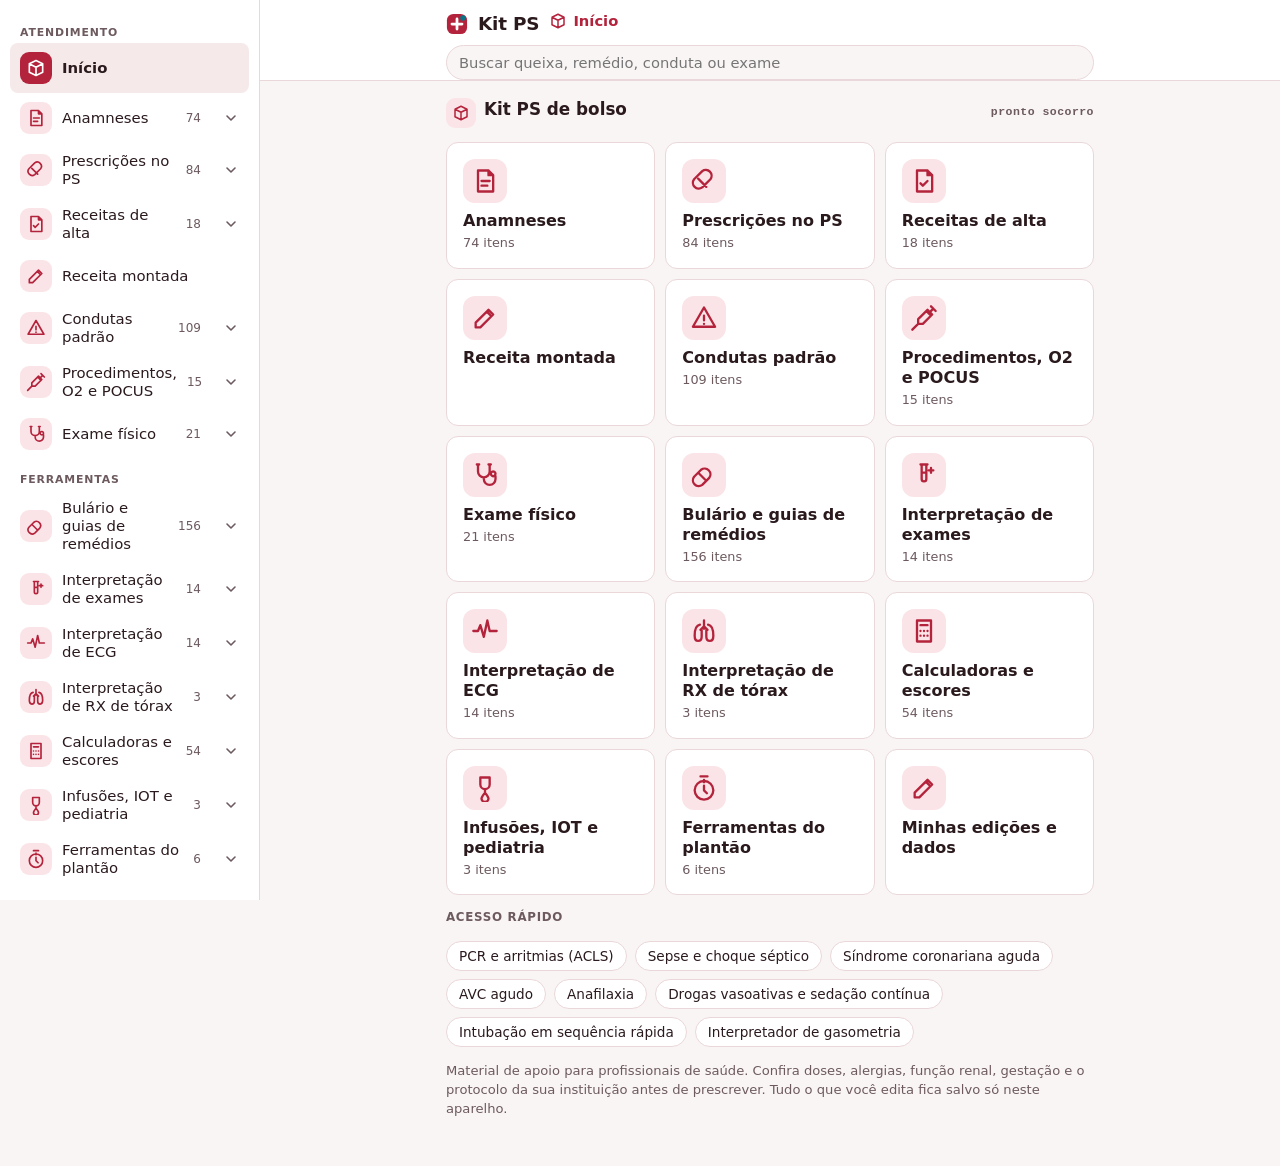
==== commit 50660c28: "Fibrilação atrial: fluxograma no PS, tabelas de CHA2DS2-VASc e HAS-BLED, CHA2DS2-VA (ESC 2024) Co-Au" ====
--- a/index.html
+++ b/index.html
@@ -287,6 +287,23 @@
 .pcrbig.alert{color:var(--accent)}
 .pcrbtns{display:grid;grid-template-columns:repeat(auto-fit,minmax(150px,1fr));gap:8px}
 .pcrbtns .btn{padding:14px 10px}
+/* Fluxograma (FA) */
+.fx{display:grid;gap:0;font-size:.86rem;line-height:1.4;max-width:640px}
+.fxn,.fxq{border:1px solid var(--line);background:var(--bg);border-radius:10px;padding:8px 10px}
+.fxq{border:2px solid var(--accent2);background:var(--accent2-soft);font-weight:600}
+.fxq b{font-weight:800}
+.fxk{display:inline-grid;place-items:center;min-width:20px;height:20px;border-radius:999px;background:var(--accent);color:var(--accent-fg);font:700 .72rem var(--f-ui);margin-right:6px;vertical-align:1px}
+.fxa{width:2px;height:16px;background:var(--muted);margin:0 auto;position:relative}
+.fxa::after{content:'';position:absolute;left:-4px;bottom:-2px;border:5px solid transparent;border-top-color:var(--muted);border-bottom:0}
+.fxb{display:grid;grid-template-columns:1fr 1fr;gap:8px;margin-top:8px;margin-bottom:4px}
+.fxs{color:var(--fg);border-radius:10px;padding:7px 9px;border-left:4px solid var(--line);background:var(--sunk);font-size:.83rem}
+.fxs.ok{border-left-color:var(--ok);background:var(--ok-soft)}
+.fxs.warn{border-left-color:var(--warn);background:var(--warn-soft)}
+.fxs.bad{border-left-color:var(--bad);background:var(--bad-soft)}
+.fxl{display:block;font:800 .7rem var(--f-ui);text-transform:uppercase;letter-spacing:.06em;margin-bottom:2px}
+.fxs.ok .fxl{color:var(--ok)}.fxs.warn .fxl{color:var(--warn)}.fxs.bad .fxl{color:var(--bad)}
+.fxt{margin:4px 0 10px;font-size:.78rem;color:var(--muted)}
+@media (max-width:360px){.fxb{grid-template-columns:1fr}}
 
 </style>
 
@@ -4847,9 +4864,17 @@
  {h:'Complicações',li:['Drenagem incompleta e recidiva','Sangramento','Lesão de estruturas próximas (nervo, vaso, tendão)','Bacteremia']}],
  [['cd_sutura','Sutura e ferimentos']]);
 
-proc('o2','resp','Oxigenoterapia: qual dispositivo usar','oxigenio oxigenoterapia cateter nasal mascara venturi reservatorio alto fluxo fio2 saturacao alvo hipoxemia',[
+proc('o2','resp','Oxigenoterapia: qual dispositivo usar','diferenca cateter mascara nao reinalante reservatorio venturi cores valvula cnaf baixo fluxo oxigenio oxigenoterapia cateter nasal mascara venturi reservatorio alto fluxo fio2 saturacao alvo hipoxemia',[
  {h:'Alvo de saturação',rows:[['Maioria','SpO2 92–96% (não passar de 96%: hiperóxia piora desfecho)'],['Risco de hipercapnia (DPOC, obesidade-hipoventilação, neuromuscular, deformidade torácica)','SpO2 88–92%'],['Sem O2 se','SpO2 ≥ 94% no IAM, AVC e na maioria dos pacientes'],['Exceções (O2 alto)','Intoxicação por CO, pneumotórax (acelera reabsorção), PCR, cefaleia em salvas']]},
  {h:'Dispositivos',rows:[['Cateter nasal','1–5 L/min → FiO2 ≈ 24–40% (≈ +4% por litro)'],['Máscara simples','5–10 L/min → FiO2 35–55% (mínimo 5 L/min)'],['Máscara de Venturi','FiO2 fixa 24–50% conforme a válvula (melhor no DPOC)'],['Máscara com reservatório (não reinalante)','10–15 L/min → FiO2 60–90% (bolsa sempre cheia)'],['Cateter nasal de alto fluxo','30–60 L/min aquecido e umidificado, FiO2 21–100%'],['VNI','Ver ficha de VNI']]},
+ {h:'Baixo fluxo × alto fluxo (o conceito)',li:['Baixo fluxo (cateter nasal, máscara simples, reservatório): o aparelho entrega MENOS fluxo do que o paciente inspira (30–60 L/min quando dispneico, até > 100). O resto vem do ar ambiente, então a FiO2 real varia com a FR e o volume: quanto mais taquipneico, menor a FiO2 de verdade','Alto fluxo (Venturi e cateter de alto fluxo): o aparelho entrega fluxo ≥ ao do paciente, então a FiO2 é fixa e previsível','Por isso no DPOC (precisa de FiO2 controlada) a Venturi é melhor que o cateter, e no hipoxêmico grave o cateter de alto fluxo é melhor que o reservatório']},
+ {h:'Cateter nasal (baixo fluxo)',rows:[['Fluxo e FiO2','1–5 L/min → 24–40% (≈ 21% + 4% por litro, estimativa)'],['Vantagens','Confortável, permite falar e comer, barato'],['Desvantagens','FiO2 imprecisa; > 4–5 L/min resseca a mucosa e não aumenta muito a FiO2; respirador bucal recebe menos'],['Quando usar','Hipoxemia leve; DPOC estável com 1–2 L/min; transição/desmame']]},
+ {h:'Máscara simples / facial (baixo fluxo)',rows:[['Fluxo e FiO2','5–10 L/min → 35–55%'],['Atenção','Nunca < 5 L/min: o paciente reinala CO2 retido na máscara'],['Vantagens','FiO2 um pouco maior que o cateter; útil em respirador bucal'],['Desvantagens','FiO2 imprecisa, atrapalha falar e comer, claustrofobia'],['Quando usar','Pouco usada hoje: ponte rápida; prefira Venturi ou reservatório']]},
+ {h:'Máscara de Venturi (alto fluxo, FiO2 fixa)',rows:[['Como funciona','O O2 passa por um orifício estreito e arrasta ar ambiente em proporção fixa (efeito Bernoulli/Venturi): a cor da válvula define a FiO2'],['FiO2','24, 28, 31, 35, 40 e 50% (cada válvula traz escrito o fluxo de O2 necessário, geralmente 2–15 L/min)'],['Cores (variam entre fabricantes!)','Azul 24% · branca/amarela 28% · laranja 31% · amarela 35% · vermelha 40% · verde 50%. Sempre ler o que está escrito na válvula'],['Vantagens','FiO2 precisa e constante mesmo com taquipneia; ideal quando o excesso de O2 é perigoso'],['Desvantagens','FiO2 máxima 50%; atrapalha falar e comer; barulhenta'],['Quando usar','DPOC e risco de hipercapnia (iniciar 24–28% e gasometria em 30–60 min); quando quer saber exatamente a FiO2 (cálculo do P/F)']]},
+ {h:'Máscara com reservatório não reinalante (baixo fluxo, FiO2 alta)',rows:[['Fluxo e FiO2','10–15 L/min → 60–90% (FiO2 mais alta sem aparelho especial)'],['Como funciona','Bolsa reservatório de O2 puro + válvulas: uma impede o ar expirado de voltar para a bolsa e as laterais impedem a entrada de ar ambiente'],['Atenção','A bolsa deve ficar cheia (inflada) antes de colocar e não colabar mais de 1/3 na inspiração; se colabar, aumentar o fluxo. Bolsa vazia = paciente sufocando'],['Parcialmente reinalante (sem válvulas)','FiO2 menor, 40–70%'],['Vantagens','FiO2 alta rapidamente; disponível em qualquer serviço'],['Desvantagens','FiO2 real cai com a taquipneia; sem umidificação; não dá PEEP; perigosa no DPOC'],['Quando usar','Hipoxemia grave, trauma, intoxicação por CO, PCR pós-retorno, pré-oxigenação (ponte); ponte para alto fluxo, VNI ou IOT']]},
+ {h:'Cateter nasal de alto fluxo (CNAF)',rows:[['Fluxo e FiO2','30–60 L/min (até 70) aquecido a 37 °C e umidificado; FiO2 21–100% ajustável e precisa'],['Efeitos','Fluxo ≥ ao do paciente (FiO2 real = ajustada); lava o espaço morto da nasofaringe (reduz PaCO2 e trabalho respiratório); PEEP leve (≈ 1 cmH2O a cada 10 L/min com a boca fechada); muco mais fluido'],['Vantagens','Confortável, permite falar, comer e tossir; menos IOT que O2 convencional na IRpA hipoxêmica; útil na pré-oxigenação e oxigenação apneica'],['Desvantagens','Precisa de aparelho e alto consumo de O2; pode atrasar a IOT se não monitorar (ROX)'],['Quando usar','IRpA hipoxêmica (pneumonia, COVID, SDRA leve), imunossuprimido, pós-extubação, paliativo com dispneia'],['Ajuste','Início 50–60 L/min, FiO2 para SpO2 92–96%; ROX em 2, 6 e 12 h; desmame: FiO2 primeiro, depois fluxo']]},
+ {h:'Outros',rows:[['Máscara de traqueostomia / macronebulização','Umidifica o O2 em traqueostomizado; FiO2 conforme o nebulizador (28–50%)'],['Tubo T','Paciente intubado em teste de respiração espontânea; FiO2 conforme o fluxo'],['Bolsa-válvula-máscara (Ambu)','15 L/min com reservatório → FiO2 ≈ 90–100%; para ventilar ou pré-oxigenar com vedação firme; sem ventilar ativamente, a válvula pode não abrir'],['VNI (CPAP/BiPAP)','Dá pressão positiva (PEEP e suporte): ver ficha de VNI']]},
+ {h:'Comparativo rápido',rows:[['Cateter nasal','1–5 L/min · 24–40% · imprecisa · leve'],['Máscara simples','5–10 L/min · 35–55% · imprecisa · ponte'],['Venturi','2–15 L/min (conforme a válvula) · 24–50% · precisa · DPOC'],['Reservatório não reinalante','10–15 L/min · 60–90% · imprecisa · grave/ponte'],['Cateter de alto fluxo','30–60 L/min · 21–100% · precisa · hipoxêmica com esforço'],['VNI','pressão · 21–100% · precisa · hipercapnia, EAP']]},
  {h:'Escolha rápida',li:['Hipoxemia leve: cateter nasal','DPOC: Venturi 24–28% ou cateter 1–2 L/min, gasometria em 30–60 min','Grave ou instável: máscara com reservatório e reavaliar para alto fluxo, VNI ou IOT','Insuficiência respiratória hipoxêmica (pneumonia, COVID) sem indicação de IOT: alto fluxo']},
  {h:'Cateter nasal de alto fluxo: ajustes',li:['Início: 40–60 L/min, FiO2 para SpO2 alvo','Índice ROX = (SpO2/FiO2) / FR: ≥ 4,88 em 2, 6 e 12 h prediz sucesso; < 3,85 → considerar IOT','Desmame: reduzir primeiro a FiO2 (até ≤ 40%), depois o fluxo']},
  {h:'Sinais de falha (escalar)',li:['FR > 30, uso de musculatura acessória, respiração paradoxal','SpO2 fora do alvo apesar de FiO2 alta','Rebaixamento de consciência, acidose respiratória progressiva','Instabilidade hemodinâmica']}],
@@ -5737,6 +5762,7 @@
   ['Leve','FR 20–25; SpO2 90–94% em ar ambiente ou no alvo com cateter ≤ 4 L/min; fala frases completas; sem musculatura acessória; alerta; P/F 200–300; pH normal. → O2 baixo fluxo, tratar a causa, reavaliar em 1 h'],
   ['Moderada','FR 25–30; SpO2 85–89% em ar ambiente ou precisa de > 4 L/min / máscara; frases curtas; musculatura acessória; ansioso ou agitado; P/F 100–200; pH 7,25–7,34 com PaCO2 alta. → Alto fluxo ou VNI, sala de emergência, gasometria em 1 h, avaliar UTI'],
   ['Grave','FR > 30 ou bradipneia (< 10); SpO2 < 85% ou fora do alvo com O2 em alta FiO2; fala só palavras ou não fala; respiração paradoxal, tiragem, cianose; sonolento, confuso ou Glasgow ≤ 8; instabilidade hemodinâmica; P/F < 100; pH < 7,25. → Preparar IOT, UTI']]},
+ {h:'Relação P/F (PaO2/FiO2)',rows:[['Como calcular','PaO2 (mmHg) ÷ FiO2 em decimal. Ex.: PaO2 80 em FiO2 40% → 80 ÷ 0,4 = 200'],['Normal','> 400 (PaO2 ≈ 100 em ar ambiente: 100 ÷ 0,21 ≈ 476)'],['Leve','200–300'],['Moderada','100–199'],['Grave','< 100'],['Sem gasometria','SpO2/FiO2 (válido se SpO2 ≤ 97%): ≈ 315 equivale a P/F 300, ≈ 235 a P/F 200, ≈ 148 a P/F 100'],['FiO2 estimada','Cateter: 21% + 4% por L/min; Venturi: a da válvula; reservatório 60–90% (imprecisa); alto fluxo e VNI: a ajustada'],['Cuidado','O P/F muda com a PEEP e a FiO2: anote o suporte junto. Em baixo fluxo a FiO2 é estimativa, então o P/F é aproximado']]},
  {h:'Primeiros minutos',li:['ABC, monitorização, acesso, cabeceira elevada','O2 já: alvo SpO2 92–96% (88–92% se risco de hipercapnia)','Gasometria arterial, lactato, ECG, RX de tórax, POCUS pulmonar e cardíaco (BLUE)','Sinais de IOT imediata (abaixo) → não atrasar','Procurar causas reversíveis rápidas: pneumotórax hipertensivo (punção), broncoespasmo (salbutamol + ipratrópio), EAP (nitrato + VNI), opioide (naloxona), obstrução alta / anafilaxia (adrenalina), tamponamento']},
  {h:'Pistas da causa',rows:[['Linhas B bilaterais + VCI pletórica + B3/estertores','EAP cardiogênico'],['Febre, consolidação, linhas B focais','Pneumonia'],['Sibilância, tórax silencioso, hipercapnia','Asma / DPOC'],['Perfil A + TVP, VD dilatado, taquicardia sem outra causa','TEP'],['Ausência de deslizamento + ponto pulmonar','Pneumotórax'],['Fator de risco (sepse, pancreatite, aspiração, trauma) + infiltrado bilateral + P/F ≤ 300','SDRA'],['Hipercapnia com pulmão normal','Hipoventilação central ou neuromuscular (medir CVF / Pimáx; sedativo?)']]},
  {h:'Escalonamento do suporte',rows:[['SpO2 baixa, sem esforço importante','Cateter nasal 1–5 L/min'],['DPOC/hipercapnia','Venturi 24–28% e gasometria em 30–60 min; VNI se pH < 7,35 e PaCO2 > 45'],['Hipoxêmica com esforço (pneumonia, COVID, SDRA leve)','Cateter de alto fluxo 40–60 L/min, FiO2 para alvo; ROX em 2, 6 e 12 h'],['EAP cardiogênico','CPAP 8–10 ou BiPAP + nitrato'],['Imunossuprimido','Alto fluxo ou VNI precoce'],['Falha ou critérios de IOT','Intubação e ventilação protetora']]},
@@ -5780,16 +5806,118 @@
  {k:'esf',l:'Esforço',o:[['0','Sem musculatura acessória'],['1','Musculatura acessória'],['2','Tiragem, respiração paradoxal ou cianose']]},
  {k:'cons',l:'Consciência',o:[['0','Alerta'],['1','Ansioso ou agitado'],['2','Sonolento, confuso ou Glasgow ≤ 8']]},
  {k:'hd',l:'Hemodinâmica',o:[['0','Estável'],['2','Hipotensão ou choque']]},
- {k:'pf',l:'P/F (opcional)'},{k:'ph',l:'pH (opcional)'}],
+ {k:'pao2',l:'PaO2 em mmHg (opcional)'},{k:'fio2',l:'FiO2 em % (opcional; cateter ≈ 21 + 4 × L/min)'},{k:'ph',l:'pH (opcional)'}],
  calc:v=>{const fr=v.fr,sp=v.spo2,o2=+(v.o2||0);if(!(fr>0&&sp>0))return null;const why=[];let g=0;const up=(n,t)=>{if(n>0)why.push(t);if(n>g)g=n};
   up(fr>30||fr<10?2:fr>25?1:0,`FR ${fr}`);
   up(sp<85?2:(o2>=3&&sp<90)?2:(sp<90||o2===2)?1:0,`SpO2 ${sp}%`+(o2?' com O2':''));
   if(o2===3)up(1,'O2 em alta FiO2');
   up(+(v.fala||0),'fala');up(+(v.esf||0),'esforço respiratório');up(+(v.cons||0),'consciência');up(+(v.hd||0),'instabilidade hemodinâmica');
-  if(v.pf>0)up(v.pf<100?2:v.pf<200?1:0,`P/F ${v.pf}`);
+  let pf=null,sf=null;const fi=v.fio2>1?v.fio2/100:v.fio2;
+  if(v.pao2>0&&fi>=0.21){pf=Math.round(v.pao2/fi);up(pf<100?2:pf<200?1:0,`P/F ${pf}`)}
+  else if(fi>=0.21&&sp<=97){sf=Math.round(sp/fi);up(sf<148?2:sf<235?1:0,`SpO2/FiO2 ${sf}`)}
   if(v.ph>0)up(v.ph<7.25?2:v.ph<7.35?1:0,`pH ${String(v.ph).replace('.',',')}`);
   const L=[['ok','Leve','O2 de baixo fluxo, tratar a causa e reavaliar em 1 h.'],['','Moderada','Sala de emergência, alto fluxo ou VNI, gasometria em 1 h, avaliar UTI.'],['alert','Grave','Preparar IOT e acionar UTI.']][g];
-  return {cls:L[0],big:L[1],sub:[L[2],why.length?'Definido por: '+why.join(', ')+'.':'Nenhum critério de moderada ou grave.','Classificação prática: a pior característica define a gravidade. Reavaliar após cada mudança de suporte.'],line:`IRpA ${L[1].toLowerCase()}${why.length?' ('+why.join(', ')+')':''}.`}}};
+  const pfl=pf!=null?`P/F = ${pf} (${pf<100?'grave':pf<200?'moderada':pf<=300?'leve':'acima de 300: sem critério pelo P/F'}).`:sf!=null?`Sem gasometria: SpO2/FiO2 = ${sf} (≈ P/F ${Math.max(0,Math.round((sf-64)/0.84))}; válido com SpO2 ≤ 97%).`:'Informe PaO2 e FiO2 para calcular o P/F.';
+  return {cls:L[0],big:L[1],sub:[L[2],pfl,why.length?'Definido por: '+why.join(', ')+'.':'Nenhum critério de moderada ou grave.','Classificação prática: a pior característica define a gravidade. Reavaliar após cada mudança de suporte.'],line:`IRpA ${L[1].toLowerCase()}${why.length?' ('+why.join(', ')+')':''}.${pf!=null?' P/F '+pf+'.':''}`}}};
+
+/* Fibrilação atrial no PS: fluxograma, doses, tabelas de CHA2DS2-VASc / CHA2DS2-VA / HAS-BLED.
+   Substitui CD.cd_fa e os escores cha2ds2 e hasbled de calculadoras.js; acrescenta SC.cha2ds2va.
+   Fontes: ESC 2024 (AF-CARE), Diretrizes Brasileiras de FA (SBC 2016, atualização 2025 em andamento), AHA/ACC/HRS 2023. */
+
+const FAFLOW=(()=>{
+  const n=(c,h)=>`<div class="${c}">${h}</div>`,ar='<div class="fxa" aria-hidden="true"></div>';
+  const br=(a,b)=>`<div class="fxb">${a}${b}</div>`,
+    side=(cls,lab,h)=>`<div class="fxs ${cls}"><b class="fxl">${lab}</b>${h}</div>`;
+  return `<div class="fx" role="list" aria-label="Fluxograma de fibrilação atrial no PS">
+${n('fxn','<span class="fxk">1</span><b>FA ou flutter no ECG</b>: RR irregularmente irregular, sem onda P (flutter: ondas F em serra, FC fixa perto de 150). Monitor, acesso venoso, ECG de 12 derivações, PA, SpO2, glicemia.')}
+${ar}${n('fxq','<span class="fxk">2</span>Instabilidade <u>causada pela FA</u>? Hipotensão ou choque, EAP / IC aguda, dor isquêmica, rebaixamento.')}
+${br(side('bad','Sim','<b>Cardioversão elétrica sincronizada</b> 120–200 J bifásico (flutter 50–100 J), com sedação. Heparina antes, sem atrasar o choque.'),side('ok','Não','Seguir para o passo 3.'))}
+<p class="fxt">FC &lt; 150 raramente explica instabilidade: procure outra causa (sepse, hipovolemia, sangramento, TEP).</p>
+${n('fxq','<span class="fxk">3</span>Pré-excitação? QRS largo, irregular e muito rápido (FC &gt; 200–250), WPW conhecido.')}
+${br(side('bad','Sim','<b>Não usar</b> betabloqueador, diltiazem/verapamil, digoxina, adenosina nem amiodarona EV. CVE sincronizada (procainamida EV se disponível).'),side('ok','Não','Seguir para o passo 4.'))}
+${ar}${n('fxn','<span class="fxk">4</span><b>Tratar o gatilho</b>: sepse, febre, dor, hipovolemia, hipóxia, TEP, tireotoxicose, álcool, pós-operatório, K e Mg baixos. Taquicardia compensatória não se trata baixando a FC.')}
+${ar}${n('fxq','<span class="fxk">5</span>Ritmo ou frequência? FA com início claro <b>&lt; 24 h</b> (SBC aceita &lt; 48 h no baixo risco), ou anticoagulado ≥ 3 semanas, ou ETE sem trombo?')}
+${br(side('ok','Sim','<b>Controle de ritmo</b> é opção: CVE eletiva ou química (amiodarona; propafenona se coração estruturalmente normal). Ou controlar FC e esperar reversão espontânea em até 48 h. Anticoagular antes.'),side('warn','Não ou não sabe','<b>Controle de frequência</b>. Anticoagular ≥ 3 semanas antes de cardioverter, ou ETE sem trombo. Ritmo precoce depois, com o cardiologista.'))}
+${ar}${n('fxq','<span class="fxk">6</span>Controle de frequência: meta inicial &lt; 110 bpm em repouso. Qual a FEVE?')}
+${br(side('ok','FEVE &gt; 40%','Metoprolol EV ou diltiazem EV (verapamil é alternativa). Depois VO.'),side('warn','FEVE ≤ 40% ou IC','Betabloqueador com cautela, deslanosídeo/digoxina ou amiodarona. <b>Evitar</b> diltiazem e verapamil.'))}
+${ar}${n('fxq','<span class="fxk">7</span>Anticoagulação: é FA valvar (prótese mecânica ou estenose mitral moderada a grave)?')}
+${br(side('warn','Sim','<b>Varfarina</b> (INR 2–3; prótese mitral 2,5–3,5). DOAC não.'),side('ok','Não','<b>CHA2DS2-VA</b> ≥ 2: anticoagular (DOAC preferido). 1: considerar. 0: não. HAS-BLED ≥ 3 não contraindica: corrige fatores.'))}
+<p class="fxt">Cardioversão (elétrica ou química): anticoagular por ≥ 4 semanas depois, qualquer que seja o escore (opcional só se FA &lt; 24 h e CHA2DS2-VA 0). Depois segue o escore.</p>
+${n('fxn','<span class="fxk">8</span><b>Destino</b>')}
+${br(side('ok','Alta','FC controlada, sintomas resolvidos, gatilho tratável em casa, anticoagulação iniciada, ECO e cardiologia agendados.'),side('bad','Internar','Instabilidade, IC, isquemia, gatilho grave, FC sem controle, pré-excitação, antiarrítmico que exige monitor.'))}
+</div>`})();
+
+CD.cd_fa={g:'cv',t:'Fibrilação atrial no PS (fluxograma)',src:'ESC 2024 · SBC (Diretriz de FA) · AHA/ACC/HRS 2023',
+ k:'fa fibrilacao atrial flutter fluxograma algoritmo resposta ventricular alta cardioversao anticoagulacao controle de frequencia ritmo cha2ds2 vasc va has bled doac apixabana rivaroxabana dabigatrana edoxabana varfarina',
+ rel:[['rx_fa','Prescrição FA'],['cha2ds2va','CHA2DS2-VA'],['cha2ds2','CHA2DS2-VASc'],['hasbled','HAS-BLED'],['cardiov','Cardioversão elétrica'],['ecg_taqui','ECG: taquiarritmias'],['acls','PCR e arritmias']],
+ sec:[
+ {h:'Fluxograma',svg:FAFLOW},
+ {h:'Avaliação inicial',li:['ECG de 12 derivações: confirma FA/flutter, procura isquemia, pré-excitação, QT, sobrecarga','Hora de início dos sintomas (decide cardioversão); episódios prévios; anticoagulante em uso e adesão (últimas 3 semanas)','Exames: hemograma, eletrólitos com Mg, função renal (dose do DOAC), TSH, coagulograma se anticoagulado; troponina e BNP só se a clínica pedir','POCUS/ECO: FEVE (escolhe a droga), valvopatia, derrame pericárdico, volemia','Anotar CHA2DS2-VA e HAS-BLED no prontuário']},
+ {h:'Doses: controle de frequência',rows:[
+  ['Metoprolol','5 mg EV em 2–5 min; repetir a cada 5 min (máx. 15 mg). VO: tartarato 25–100 mg de 12/12 h'],
+  ['Diltiazem','0,25 mg/kg EV em 2 min (70 kg ≈ 17,5 mg); se preciso, 0,35 mg/kg após 15 min. Infusão 5–15 mg/h. VO 30–60 mg de 6/6 a 8/8 h. Não usar se FEVE ≤ 40%, hipotensão ou pré-excitação'],
+  ['Verapamil','2,5–5 mg EV em 2 min; repetir 5–10 mg a cada 15–30 min (máx. 20 mg). Mesmas restrições do diltiazem'],
+  ['Deslanosídeo (digitálico EV)','0,4 mg EV lento; pode repetir 0,2–0,4 mg em 2–4 h (máx. ~1,2 mg/24 h). Início lento (horas): bom na IC e na hipotensão; associar a betabloqueador. Depois digoxina 0,125–0,25 mg/dia VO; reduzir se idoso ou DRC'],
+  ['Amiodarona','150 mg EV em 10–20 min, depois 1 mg/min por 6 h e 0,5 mg/min por 18 h. Para IC/hipotensão. Pode reverter para sinusal: anticoagular como se fosse cardioversão'],
+  ['Sulfato de magnésio','2 g EV em 15–20 min como adjuvante, sobretudo se Mg baixo']]},
+ {h:'Doses: controle de ritmo',rows:[
+  ['CVE eletiva','Sincronizada, 120–200 J bifásico (flutter 50–100 J), pás anteroposteriores; sedação (etomidato, propofol ou midazolam + fentanil). Se falhar, aumentar a carga e trocar posição das pás'],
+  ['Amiodarona','5–7 mg/kg EV em 1–2 h (300 mg em SG 5%), depois 50 mg/h. Reversão em horas. Escolha se cardiopatia estrutural, IC ou DAC'],
+  ['Propafenona','450 mg (&lt; 70 kg) ou 600 mg VO, dose única ("pílula no bolso"). Só sem cardiopatia estrutural, isquemia ou IC. Dar betabloqueador ou BCC antes (risco de flutter 1:1)'],
+  ['Quando cardioverter','FA &lt; 24 h (SBC: &lt; 48 h no baixo risco), anticoagulado ≥ 3 semanas ou ETE sem trombo. Iniciar heparina ou DOAC antes do procedimento']]},
+ {h:'Anticoagulação: quem',rows:[
+  ['FA valvar','Prótese mecânica ou estenose mitral moderada a grave: varfarina. DOAC contraindicado'],
+  ['ESC 2024 (CHA2DS2-VA)','≥ 2: anticoagular (classe I) · 1: considerar (IIa) · 0: não anticoagular'],
+  ['CHA2DS2-VASc (SBC / ESC 2020)','Homem ≥ 2 ou mulher ≥ 3: anticoagular · homem 1 ou mulher 2: considerar · homem 0 ou mulher 1: não'],
+  ['Flutter atrial','Mesmos critérios da FA'],
+  ['Após cardioversão','≥ 4 semanas para todos; depois conforme o escore'],
+  ['Sangramento','HAS-BLED ≥ 3 não contraindica: corrigir PA, suspender AINE/antiagregante sem indicação, álcool, INR lábil, rever em 1 mês'],
+  ['Antiagregante','AAS ou clopidogrel não substituem o anticoagulante na prevenção de AVC']]},
+ {h:'Tabela CHA2DS2-VASc',intro:'Some os pontos. O CHA2DS2-VA (ESC 2024) é a mesma tabela sem o item sexo feminino (máximo 8).',rows:[
+  ['C · IC / disfunção de VE','1'],['H · Hipertensão','1'],['A2 · Idade ≥ 75 anos','2'],['D · Diabetes','1'],['S2 · AVC, AIT ou tromboembolismo prévio','2'],['V · Doença vascular (IAM prévio, DAP, placa aórtica)','1'],['A · Idade 65–74 anos','1'],['Sc · Sexo feminino','1'],['Máximo','9 pontos']]},
+ {h:'Risco anual de AVC sem anticoagulação (CHA2DS2-VASc)',intro:'Taxa ajustada de AVC por ano (Lip 2010, usada nas diretrizes). Serve para conversar com o paciente; a decisão segue os cortes acima.',rows:[
+  ['0','0%'],['1','1,3%'],['2','2,2%'],['3','3,2%'],['4','4,0%'],['5','6,7%'],['6','9,8%'],['7','9,6%'],['8','6,7%'],['9','15,2%']]},
+ {h:'Tabela HAS-BLED',intro:'Risco de sangramento maior em 1 ano com anticoagulante. Use para achar e corrigir fatores modificáveis, não para negar anticoagulação.',rows:[
+  ['H · Hipertensão não controlada (PAS &gt; 160)','1'],['A · Função renal alterada (diálise, transplante, Cr ≥ 2,3)','1'],['A · Função hepática alterada (cirrose, ou bilirrubina &gt; 2× e TGO/TGP &gt; 3×)','1'],['S · AVC prévio','1'],['B · Sangramento prévio ou predisposição (anemia, plaquetopenia)','1'],['L · INR lábil (tempo na faixa &lt; 60%)','1'],['E · Idade &gt; 65 anos','1'],['D · Drogas: antiagregante ou AINE','1'],['D · Álcool ≥ 8 doses/semana','1'],['Máximo','9 pontos']]},
+ {h:'Sangramento maior por ano (HAS-BLED)',intro:'Pisters 2010, por 100 pacientes-ano.',rows:[
+  ['0','1,1'],['1','1,0'],['2','1,9'],['3','3,7: alto risco'],['4','8,7'],['5','12,5'],['≥ 6','Poucos dados; risco muito alto']]},
+ {h:'Anticoagulantes: doses na FA',rows:[
+  ['Apixabana','5 mg de 12/12 h. 2,5 mg de 12/12 h se ≥ 2 de: idade ≥ 80, peso ≤ 60 kg, Cr ≥ 1,5. Evitar se ClCr &lt; 15'],
+  ['Rivaroxabana','20 mg 1×/dia com a refeição. 15 mg se ClCr 15–49. Evitar se ClCr &lt; 15'],
+  ['Dabigatrana','150 mg de 12/12 h. 110 mg se ≥ 80 anos, uso de verapamil ou alto risco de sangramento. Contraindicada se ClCr &lt; 30'],
+  ['Edoxabana','60 mg 1×/dia. 30 mg se ClCr 15–50, peso ≤ 60 kg ou inibidor potente de P-gp'],
+  ['Varfarina','Valvar, ClCr &lt; 15 ou sem acesso a DOAC. Iniciar 5 mg/dia com enoxaparina até INR 2–3 por 2 dias seguidos'],
+  ['Enoxaparina (no PS)','1 mg/kg SC de 12/12 h (ClCr &lt; 30: 1 mg/kg 1×/dia) até iniciar o anticoagulante oral, ou como ponte para varfarina']]},
+ {h:'Armadilhas',li:['FA com FC &lt; 110, assintomática e estável não precisa de droga EV: anticoagular, iniciar VO e encaminhar','Flutter: controle de FC difícil; cardioversão com carga baixa costuma resolver','Não associar betabloqueador EV e diltiazem/verapamil EV em sequência rápida (bradicardia e hipotensão)','Idoso com FA nova: procurar infecção, hipertireoidismo, TEP, IAM e distúrbio eletrolítico antes de culpar só a arritmia','Calcular o ClCr (Cockcroft-Gault) antes de escolher a dose do DOAC']}]};
+
+/* Escores */
+const FA_AVC=['0%','1,3%','2,2%','3,2%','4,0%','6,7%','9,8%','9,6%','6,7%','15,2%'];
+const FA_HB=['1,1','1,0','1,9','3,7','8,7','12,5'];
+const FA_CK=[['Insuficiência cardíaca / disfunção de VE',1],['Hipertensão',1],['Idade ≥ 75 anos',2],['Diabetes',1],['AVC, AIT ou tromboembolismo prévio',2],['Doença vascular (IAM prévio, DAP, placa aórtica)',1],['Idade 65–74 anos',1]];
+
+SC.cha2ds2={g:'cv',t:'CHA2DS2-VASc',code:'FA não valvar · Lip 2010',kind:'ck',ck:[...FA_CK,['Sexo feminino',1]],
+ lv:t=>{const r=`Risco anual de AVC sem anticoagulação ≈ ${FA_AVC[t]}.`;
+  return t===0?['ok','Baixo','Homem 0: não anticoagular. '+r]
+   :t===1?['ok','Baixo','Homem 1: considerar anticoagulação. Mulher 1 (só o sexo): não anticoagular. '+r]
+   :t===2?['warn','Intermediário','Homem 2: anticoagular. Mulher 2: considerar. '+r]
+   :['bad','Alto','Anticoagulação oral indicada (DOAC preferido). '+r]},
+ tbl:{h:'Risco anual de AVC por pontuação',rows:FA_AVC.map((x,i)=>[String(i),x,i,i])},
+ rel:[['cd_fa','Fluxograma FA'],['cha2ds2va','CHA2DS2-VA'],['hasbled','HAS-BLED']],
+ note:'Anticoagular: homem ≥ 2 ou mulher ≥ 3 (considerar: homem 1, mulher 2). A ESC 2024 recomenda o CHA2DS2-VA, sem o sexo. Não vale para prótese mecânica ou estenose mitral moderada a grave (varfarina).'};
+
+SC.cha2ds2va={g:'cv',t:'CHA2DS2-VA',code:'ESC 2024 · FA não valvar',kind:'ck',ck:FA_CK,
+ lv:t=>t===0?['ok','Baixo (0)','Não anticoagular. Reavaliar o escore a cada consulta.']
+  :t===1?['warn','Intermediário (1)','Considerar anticoagulação (ESC 2024 IIa), decidindo com o paciente.']
+  :['bad','Alto (≥ 2)','Anticoagulação oral indicada (ESC 2024 classe I); DOAC preferido.'],
+ rel:[['cd_fa','Fluxograma FA'],['cha2ds2','CHA2DS2-VASc'],['hasbled','HAS-BLED']],
+ note:'Igual ao CHA2DS2-VASc sem o item sexo feminino. Não vale para prótese mecânica ou estenose mitral moderada a grave (varfarina). Após cardioversão, anticoagular por ≥ 4 semanas qualquer que seja o escore.'};
+
+SC.hasbled={g:'cv',t:'HAS-BLED',code:'risco de sangramento · Pisters 2010',kind:'ck',ck:[['Hipertensão não controlada (PAS > 160)',1],['Função renal alterada (diálise, transplante, Cr ≥ 2,3)',1],['Função hepática alterada (cirrose, ou bilirrubina > 2× e TGO/TGP > 3×)',1],['AVC prévio',1],['Sangramento prévio ou predisposição (anemia, plaquetopenia)',1],['INR lábil (tempo na faixa < 60%)',1],['Idade > 65 anos',1],['Drogas: antiagregante ou AINE',1],['Álcool (≥ 8 doses/semana)',1]],
+ lv:t=>{const r=t<FA_HB.length?` Sangramento maior ≈ ${FA_HB[t]} por 100 pacientes-ano.`:' Risco muito alto (poucos dados).';
+  return t>=3?['warn','Alto risco de sangramento (≥ 3)','Não contraindica anticoagular: corrigir fatores modificáveis (PA, AINE/antiagregante, álcool, INR) e rever em 1 mês.'+r]:['ok','Risco baixo a moderado (0–2)',r.trim()]},
+ tbl:{h:'Sangramento maior por pontuação (por 100 pacientes-ano)',rows:[...FA_HB.map((x,i)=>[String(i),x,i,i]),['≥ 6','Poucos dados',6,99]]},
+ rel:[['cd_fa','Fluxograma FA'],['cha2ds2va','CHA2DS2-VA'],['cha2ds2','CHA2DS2-VASc']],
+ note:'Serve para achar e corrigir o que aumenta o sangramento, não para deixar de anticoagular. Modificáveis: PA, INR lábil, AINE/antiagregante, álcool.'};
 
 /* Acréscimos (out/2026): meningite, abdome agudo, IVAS, faringoamigdalite, bronquiolite, crupe, tempestade tireoidiana,
    peçonhentos, TCE e subtipos, dissecção de aorta, emergências ginecológicas e obstétricas, trauma completo. */
@@ -6438,7 +6566,8 @@
     :s.q.map((q,i)=>`<fieldset class="q"><legend><b>${i+1}.</b> ${esc(q.q)}</legend><div class="opts"${q.o.some(o=>o[0].length>28)?' style="grid-template-columns:1fr"':''}>${q.o.map((o,j)=>`<label class="opt"><input type="radio" name="sc-${i}" value="${j}"><span><i>${o[1]}</i>${esc(o[0])}</span></label>`).join('')}</div></fieldset>`).join('');
   m.innerHTML=`<section class="panel"><div class="ph"><h2>${esc(s.t)}</h2><span class="code">${esc(s.code)}</span></div>
     ${resultBox('sc-r')}${body}${copyBtn()}<div class="bar"><button class="btn small" id="clr" type="button">Limpar respostas</button></div>
-    ${s.note?`<p class="note">${esc(s.note)}</p>`:''}</section>`;
+    ${s.tbl?`<div class="card"><div class="lbl">${esc(s.tbl.h)}</div><table class="scale" id="sc-tb"><tbody>${s.tbl.rows.map(r=>`<tr data-a="${r[2]}" data-b="${r[3]}"><td>${esc(r[0])}</td><td>${esc(r[1])}</td></tr>`).join('')}</tbody></table></div>`:''}
+    ${s.note?`<p class="note">${esc(s.note)}</p>`:''}${relHTML(s.rel)}</section>`;
   let line='';
   const upd=()=>{let t=0,ans=0;const v=[],pos=[];
     if(s.kind==='ck')s.ck.forEach((c,i)=>{if($('#sc-'+i).checked){t+=c[1];pos.push(c[0])}});
@@ -6447,8 +6576,9 @@
     if(s.kind==='q'&&!ans){r.className='result';r.innerHTML='<div class="sub">Marque as respostas.</div>';line='';return}
     t=Math.round(t*10)/10;const [cls,tit,txt]=s.lv(t,v),u=s.unit!=null?s.unit:(Math.abs(t)===1?' ponto':' pontos'),tt=String(t).replace('.',',');
     r.className='result '+cls;r.innerHTML=`<div class="big">${s.unit===''?'':tt}<small>${esc(u)}</small></div><div class="sub"><b>${esc(tit)}</b>${n&&ans<n?` · faltam ${n-ans} de ${n} respostas`:''}</div>${txt?`<div class="sub">${esc(txt)}</div>`:''}`;
-    line=`${s.t}: ${s.unit===''?'':tt+u+' '}(${tit}).${pos.length?' Itens: '+pos.join('; ')+'.':''}`};
-  m.querySelectorAll('input').forEach(i=>i.onchange=upd);upd();bindCopy(()=>line);
+    line=`${s.t}: ${s.unit===''?'':tt+u+' '}(${tit}).${pos.length?' Itens: '+pos.join('; ')+'.':''}`;
+    m.querySelectorAll('#sc-tb tr').forEach(tr=>tr.classList.toggle('on',t>=+tr.dataset.a&&t<=+tr.dataset.b))};
+  m.querySelectorAll('input').forEach(i=>i.onchange=upd);upd();bindCopy(()=>line);bindGo(m);
   $('#clr').onclick=()=>{m.querySelectorAll('input').forEach(i=>i.checked=false);upd()}}
 
 function renderNC(m,id){
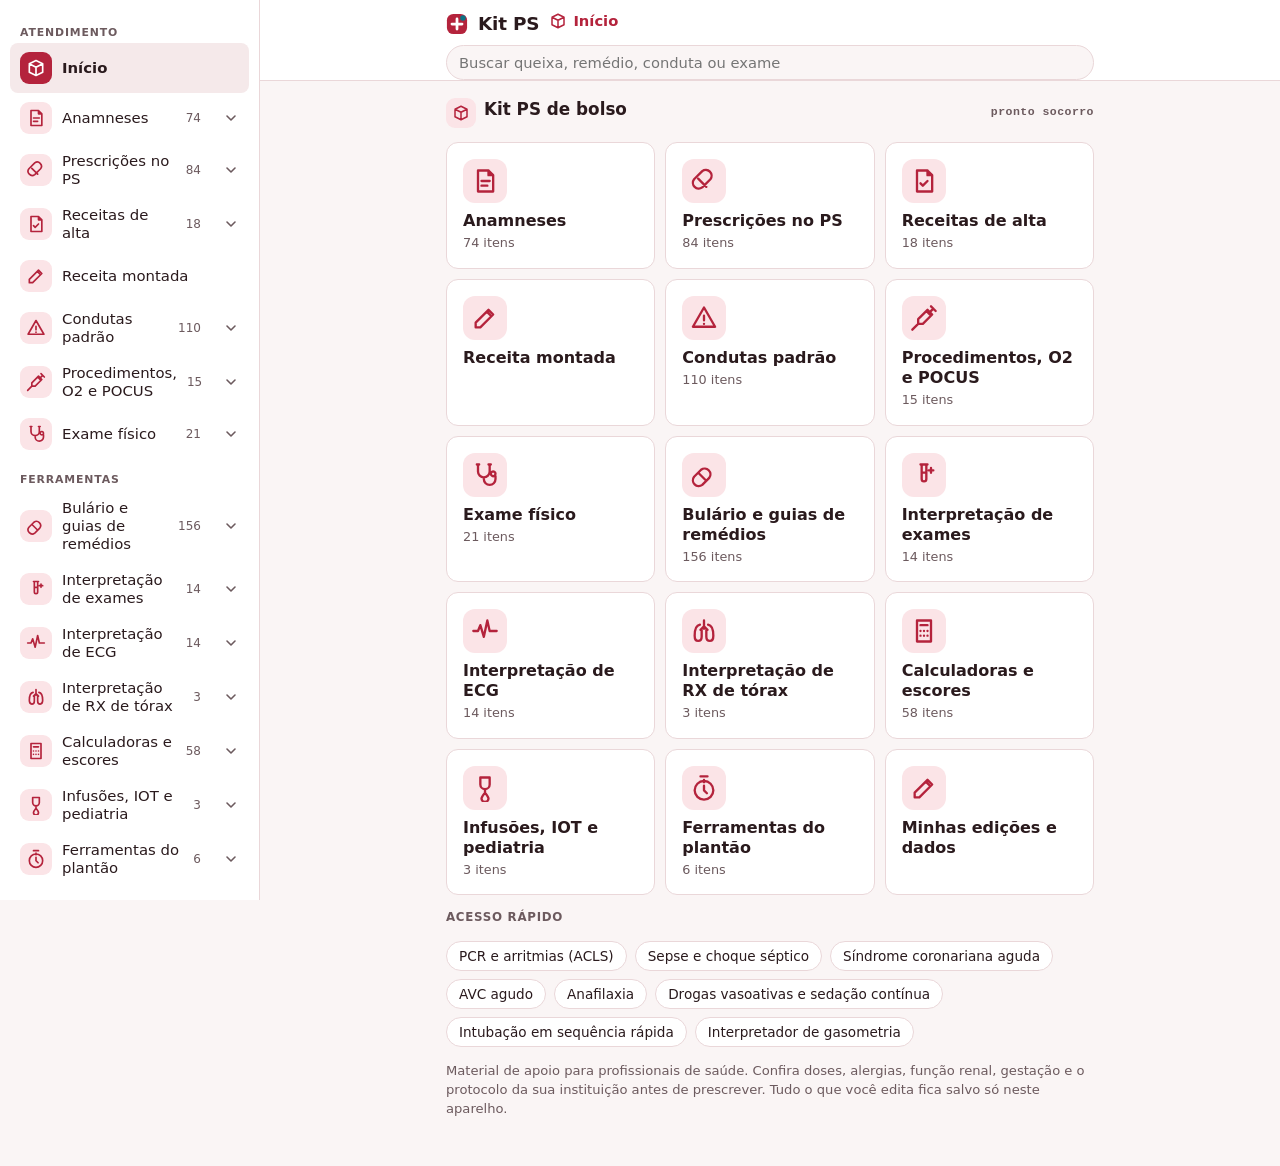
==== commit f16591e4: "IAM com BRE ou marca-passo: critérios de Sgarbossa, Sgarbossa modificado (Smith), razão ST/S e Barce" ====
--- a/index.html
+++ b/index.html
@@ -5919,6 +5919,78 @@
  rel:[['cd_fa','Fluxograma FA'],['cha2ds2va','CHA2DS2-VA'],['cha2ds2','CHA2DS2-VASc']],
  note:'Serve para achar e corrigir o que aumenta o sangramento, não para deixar de anticoagular. Modificáveis: PA, INR lábil, AINE/antiagregante, álcool.'};
 
+/* IAM com BRE ou ritmo de marca-passo: critérios de Sgarbossa (1996), Sgarbossa modificado por Smith (2012),
+   critérios de Barcelona (2020) e razão ST/S. Conduta CD.cd_bre_iam e links nas telas de SCA e ECG.
+   Fontes: Sgarbossa NEJM 1996 e AJC 1996 (marca-passo); Smith Ann Emerg Med 2012 e Meyers 2015 (validação);
+   Di Marco Eur Heart J 2020 (Barcelona); Dodd Ann Emerg Med 2021 (marca-passo); ESC 2023 (SCA). */
+
+const SG_REL=[['cd_bre_iam','IAM com BRE / marca-passo'],['sgarbossa','Sgarbossa'],['sgarb_smith','Sgarbossa modificado (Smith)'],['smith_razao','Razão ST/S'],['barcelona','Barcelona'],['cd_sca','SCA']];
+const SG_R=id=>SG_REL.filter(x=>x[0]!==id);
+
+SC.sgarbossa={g:'cv',t:'Critérios de Sgarbossa (BRE / marca-passo)',code:'Sgarbossa 1996 · IAM com BRE',kind:'ck',
+ k:'sgarbossa bre bloqueio de ramo esquerdo marca passo marcapasso iam infarto supra concordante discordante oclusao',
+ ck:[['Supra de ST ≥ 1 mm concordante com o QRS (QRS positivo) em qualquer derivação',5],['Infra de ST ≥ 1 mm em V1, V2 ou V3 (concordante com QRS negativo)',3],['Supra de ST ≥ 5 mm discordante do QRS (QRS negativo)',2]],
+ lv:t=>t>=3?['bad','Positivo (≥ 3)','IAM provável (especificidade ~ 98%): tratar como IAM com supra, acionar hemodinâmica / reperfusão.']
+  :t===2?['warn','Indeterminado (2)','Só o supra discordante ≥ 5 mm: pouco específico. Aplicar o critério de Smith (razão ST/S ≥ 25%), ECG seriado, troponina, ECO.']
+  :['warn','Negativo (0)','Não exclui IAM (sensibilidade ~ 20–35%). Use Smith ou Barcelona; se a clínica é de isquemia persistente, tratar como IAM com supra (ESC 2023).'],
+ tbl:{h:'Pontuação',rows:[['0–1','Negativo: não exclui',0,1],['2','Indeterminado',2,2],['≥ 3','Positivo: IAM provável',3,10]]},
+ rel:SG_R('sgarbossa'),
+ note:'Concordante = ST desviado para o mesmo lado do QRS; no BRE o normal é o ST discordante (oposto ao QRS). Vale também para ritmo de marca-passo com estimulação no VD. Escore ≥ 3: especificidade ~ 98% e sensibilidade baixa, então um escore baixo não afasta oclusão coronariana.'};
+
+SC.sgarb_smith={g:'cv',t:'Sgarbossa modificado (Smith)',code:'Smith 2012 · BRE / marca-passo',kind:'ck',np:true,unit:'',
+ k:'sgarbossa modificado smith razao st s 25% bre bloqueio de ramo esquerdo marca passo marcapasso iam oclusao discordante proporcional',
+ ck:[['Supra de ST ≥ 1 mm concordante com o QRS em pelo menos 1 derivação',1],['Infra de ST ≥ 1 mm concordante em pelo menos 1 derivação de V1 a V3',1],['Supra de ST discordante e desproporcional: ST ≥ 25% da profundidade da onda S (razão ST/S ≥ 0,25) em pelo menos 1 derivação com supra ≥ 1 mm',1]],
+ lv:t=>t?['bad','Positivo','Oclusão coronariana aguda provável (sensibilidade ~ 80%, especificidade ~ 99%): tratar como IAM com supra, reperfusão imediata.']
+  :['warn','Negativo','Não exclui SCA: ECG seriado a cada 15–30 min, comparar com ECG prévio, troponina e ECO à beira-leito. Dor persistente com instabilidade: cateterismo imediato mesmo assim.'],
+ rel:SG_R('sgarb_smith'),
+ note:'Basta 1 critério. Smith troca o corte fixo de 5 mm do Sgarbossa pela proporção ST/S, que acompanha a voltagem do QRS: melhor sensibilidade sem perder especificidade. Meça o ST no ponto J, contra o PR, e a S (ou R) do mesmo complexo. Validado também no ritmo de marca-passo (Dodd 2021).'};
+
+NC.smith_razao={g:'cv',t:'Razão ST/S (Smith) no BRE',code:'Sgarbossa modificado · corte 25%',
+ k:'razao st s smith sgarbossa modificado bre marca passo discordante proporcional 25%',
+ f:[{k:'st',l:'Supra de ST discordante no ponto J (mm)',v:'3'},{k:'s',l:'Profundidade da onda S no mesmo complexo (mm)',v:'10'}],
+ calc:v=>{if(!(v.st>0)||!(v.s>0))return null;const r=v.st/v.s,p=Math.round(r*100),pos=r>=0.25;
+  return {cls:pos?'bad':'ok',big:p+'<small>%</small>',sub:[pos?'<b>Positivo</b> (≥ 25%): supra desproporcional, sugere oclusão coronariana aguda.':'<b>Negativo</b> nesta derivação (&lt; 25%). Repita nas outras derivações com supra discordante ≥ 1 mm e em ECGs seriados.',
+   v.st<1?'Atenção: o critério só vale em derivação com supra ≥ 1 mm.':'Basta 1 derivação positiva.'],line:`Razão ST/S (Smith): ${fmt(v.st,1)} / ${fmt(v.s,1)} mm = ${p}% (${pos?'positivo':'negativo'}).`}},
+ note:'Use a derivação com QRS predominantemente negativo e supra discordante (em geral V1–V3). Para infra discordante em QRS positivo (V5, V6, DI, aVL), a mesma proporção sobre a onda R sugere isquemia, com menos evidência.'};
+
+SC.barcelona={g:'cv',t:'Critérios de Barcelona (BRE)',code:'Di Marco 2020 · BRE',kind:'ck',np:true,unit:'',
+ k:'barcelona bre bloqueio de ramo esquerdo iam infarto oclusao baixa voltagem concordante discordante',
+ ck:[['Desvio de ST ≥ 1 mm concordante com o QRS em qualquer derivação (supra ou infra)',1],['Desvio de ST ≥ 1 mm discordante em derivação com QRS de baixa voltagem (maior onda, R ou S, ≤ 6 mm)',1]],
+ lv:t=>t?['bad','Positivo','IAM com oclusão provável (sensibilidade ~ 93%, especificidade ~ 94% no estudo original): reperfusão.']
+  :['warn','Negativo','Não exclui: ECG seriado, troponina, ECO. Isquemia persistente ou instabilidade: cateterismo imediato.'],
+ rel:SG_R('barcelona'),
+ note:'Derivado só em BRE (não em marca-passo). Mais sensível que Sgarbossa e Smith, com especificidade um pouco menor; útil quando o QRS tem pouca voltagem e a razão ST/S fica difícil.'};
+
+CD.cd_bre_iam={g:'cv',t:'IAM com BRE ou marca-passo (Sgarbossa)',src:'ESC 2023 · Sgarbossa 1996 · Smith 2012 · Barcelona 2020',
+ k:'sgarbossa scarbossa smith barcelona bre bloqueio de ramo esquerdo marca passo marcapasso iam infarto supra equivalente concordante discordante oclusao',
+ rel:[['sgarbossa','Sgarbossa (escore)'],['sgarb_smith','Sgarbossa modificado (Smith)'],['smith_razao','Razão ST/S'],['barcelona','Barcelona'],['cd_sca','SCA'],['ecg_bloq','ECG: bloqueios de ramo'],['ecg_isq','ECG: isquemia'],['ex_trop','Troponina']],
+ sec:[
+ {h:'Quando usar',li:['Dor torácica ou equivalente isquêmico com <b>BRE</b> (novo ou antigo) ou <b>ritmo de marca-passo</b> com estimulação ventricular (eletrodo no VD dá padrão de BRE)','No BRE o ST e a T normalmente são <b>discordantes</b> (opostos ao QRS): os critérios habituais de supra não servem','"BRE novo" sozinho não é mais equivalente de IAM com supra (AHA 2013): muitos BRE são antigos e sem registro. O que pesa é a clínica e os critérios abaixo','ESC 2023: BRE ou marca-passo com suspeita forte de isquemia em curso → conduzir como IAM com supra, <b>seja o bloqueio novo ou antigo</b>']},
+ {h:'Sgarbossa (1996)',intro:'Escore: ≥ 3 pontos = IAM provável. Muito específico (~ 98%), pouco sensível (~ 20–35%).',rows:[
+  ['Supra de ST ≥ 1 mm concordante com o QRS (qualquer derivação)','5 pontos'],
+  ['Infra de ST ≥ 1 mm em V1, V2 ou V3','3 pontos'],
+  ['Supra de ST ≥ 5 mm discordante do QRS','2 pontos']]},
+ {h:'Sgarbossa modificado (Smith, 2012)',intro:'Positivo com 1 critério. Sensibilidade ~ 80%, especificidade ~ 99% para oclusão. É o preferido hoje.',rows:[
+  ['1','Supra de ST ≥ 1 mm concordante em ≥ 1 derivação'],
+  ['2','Infra de ST ≥ 1 mm concordante em ≥ 1 derivação de V1–V3'],
+  ['3','Supra discordante com ST ≥ 25% da onda S (razão ST/S ≥ 0,25) em ≥ 1 derivação com supra ≥ 1 mm. Substitui o corte fixo de 5 mm']]},
+ {h:'Barcelona (2020, só BRE)',intro:'Positivo com 1 critério. Sensibilidade ~ 93%, especificidade ~ 94%.',rows:[
+  ['1','Desvio de ST ≥ 1 mm concordante com o QRS em qualquer derivação (supra ou infra)'],
+  ['2','Desvio de ST ≥ 1 mm discordante em derivação com QRS ≤ 6 mm (maior onda R ou S)']]},
+ {h:'Como medir',li:['ST no ponto J, comparado com a linha de base do PR (ou TP)','Concordante: ST para o mesmo lado da maior onda do QRS. Discordante: para o lado oposto','Razão ST/S: altura do supra no ponto J dividida pela profundidade da S no mesmo complexo; ≥ 25% é positivo','Compare com ECG antigo: mudança nova de ST tem muito mais valor','Repetir o ECG a cada 15–30 min enquanto houver dor']},
+ {h:'Marca-passo',li:['Estimulação de VD gera QRS largo com padrão de BRE: aplicam-se os mesmos critérios','Sgarbossa original no marca-passo (1996): o supra discordante ≥ 5 mm foi o critério mais útil; concordantes são raros mas muito específicos','Smith modificado foi validado no marca-passo (Dodd 2021): especificidade ~ 96%, sensibilidade ~ 80%','Barcelona não foi validado em marca-passo','Não desligar nem reprogramar o marca-passo no PS só para ver o ritmo de base','Ressincronizador (biventricular) e estimulação do sistema de condução (His, ramo esquerdo) mudam a morfologia: critérios pouco estudados, decida pela clínica']},
+ {h:'Conduta',rows:[
+  ['Critério positivo','IAM com supra: AAS, anticoagulação, reperfusão (angioplastia primária; fibrinólise se porta-balão &gt; 120 min e sem contraindicação)'],
+  ['Critério negativo + dor persistente, instabilidade, IC aguda ou arritmia','Cateterismo imediato (ESC 2023), como IAM com supra'],
+  ['Critério negativo, estável, sem dor','SCA sem supra: ECG seriado, troponina 0/1–3 h, ECO (alteração segmentar), HEART'],
+  ['BRD','Permite ler o ST. BRD com dor isquêmica tem prognóstico ruim: considerar cateterismo precoce (ESC 2023)']]},
+ {h:'Armadilhas',li:['Escore de Sgarbossa baixo não exclui IAM: use Smith','Hipercalemia, SVE importante, cardiomiopatia e toxicidade por bloqueador de canal de sódio também alargam o QRS e distorcem o ST','Troponina pode subir no BRE por outras causas (IC, sepse, taquiarritmia): interpretar a curva','ECO à beira-leito com alteração segmentar nova reforça a suspeita','Sempre comparar com ECG anterior (prontuário, foto do paciente)']}]};
+
+/* Links nas telas existentes */
+[[CD.cd_sca,['cd_bre_iam','IAM com BRE (Sgarbossa)']],[RX.rx_sca,['cd_bre_iam','IAM com BRE (Sgarbossa)']],[EX.ecg_ps,['cd_bre_iam','Sgarbossa']],[EX.ecg_bloq,['sgarbossa','Escore de Sgarbossa']],[EX.ecg_isq,['sgarb_smith','Sgarbossa modificado']],[EX.ecg_bradi,['cd_bre_iam','IAM com marca-passo']]]
+ .forEach(([o,r])=>{if(o&&o.rel&&!o.rel.some(x=>x[0]===r[0]))o.rel.unshift(r)});
+if(EX.ecg_bloq)EX.ecg_bloq.rel=EX.ecg_bloq.rel.concat([['cd_bre_iam','IAM com BRE / marca-passo']]);
+
 /* Acréscimos (out/2026): meningite, abdome agudo, IVAS, faringoamigdalite, bronquiolite, crupe, tempestade tireoidiana,
    peçonhentos, TCE e subtipos, dissecção de aorta, emergências ginecológicas e obstétricas, trauma completo. */
 
